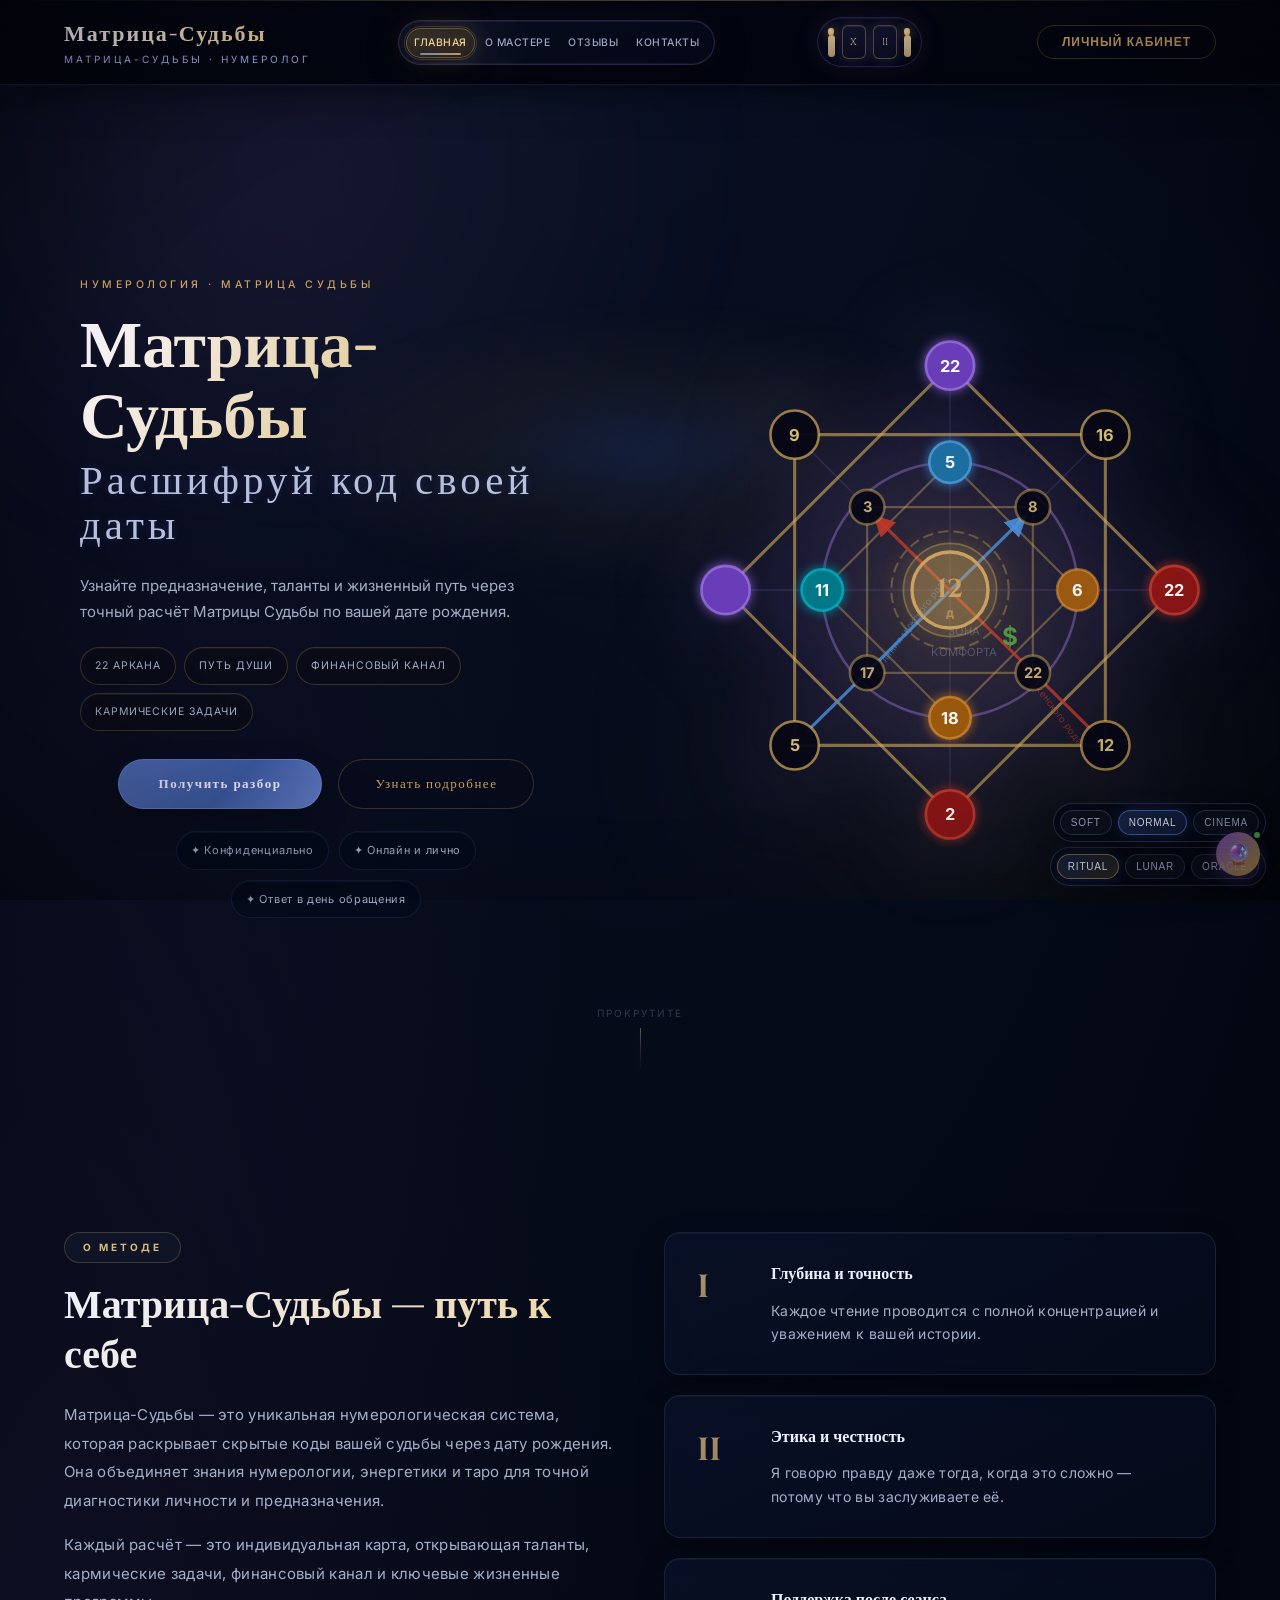
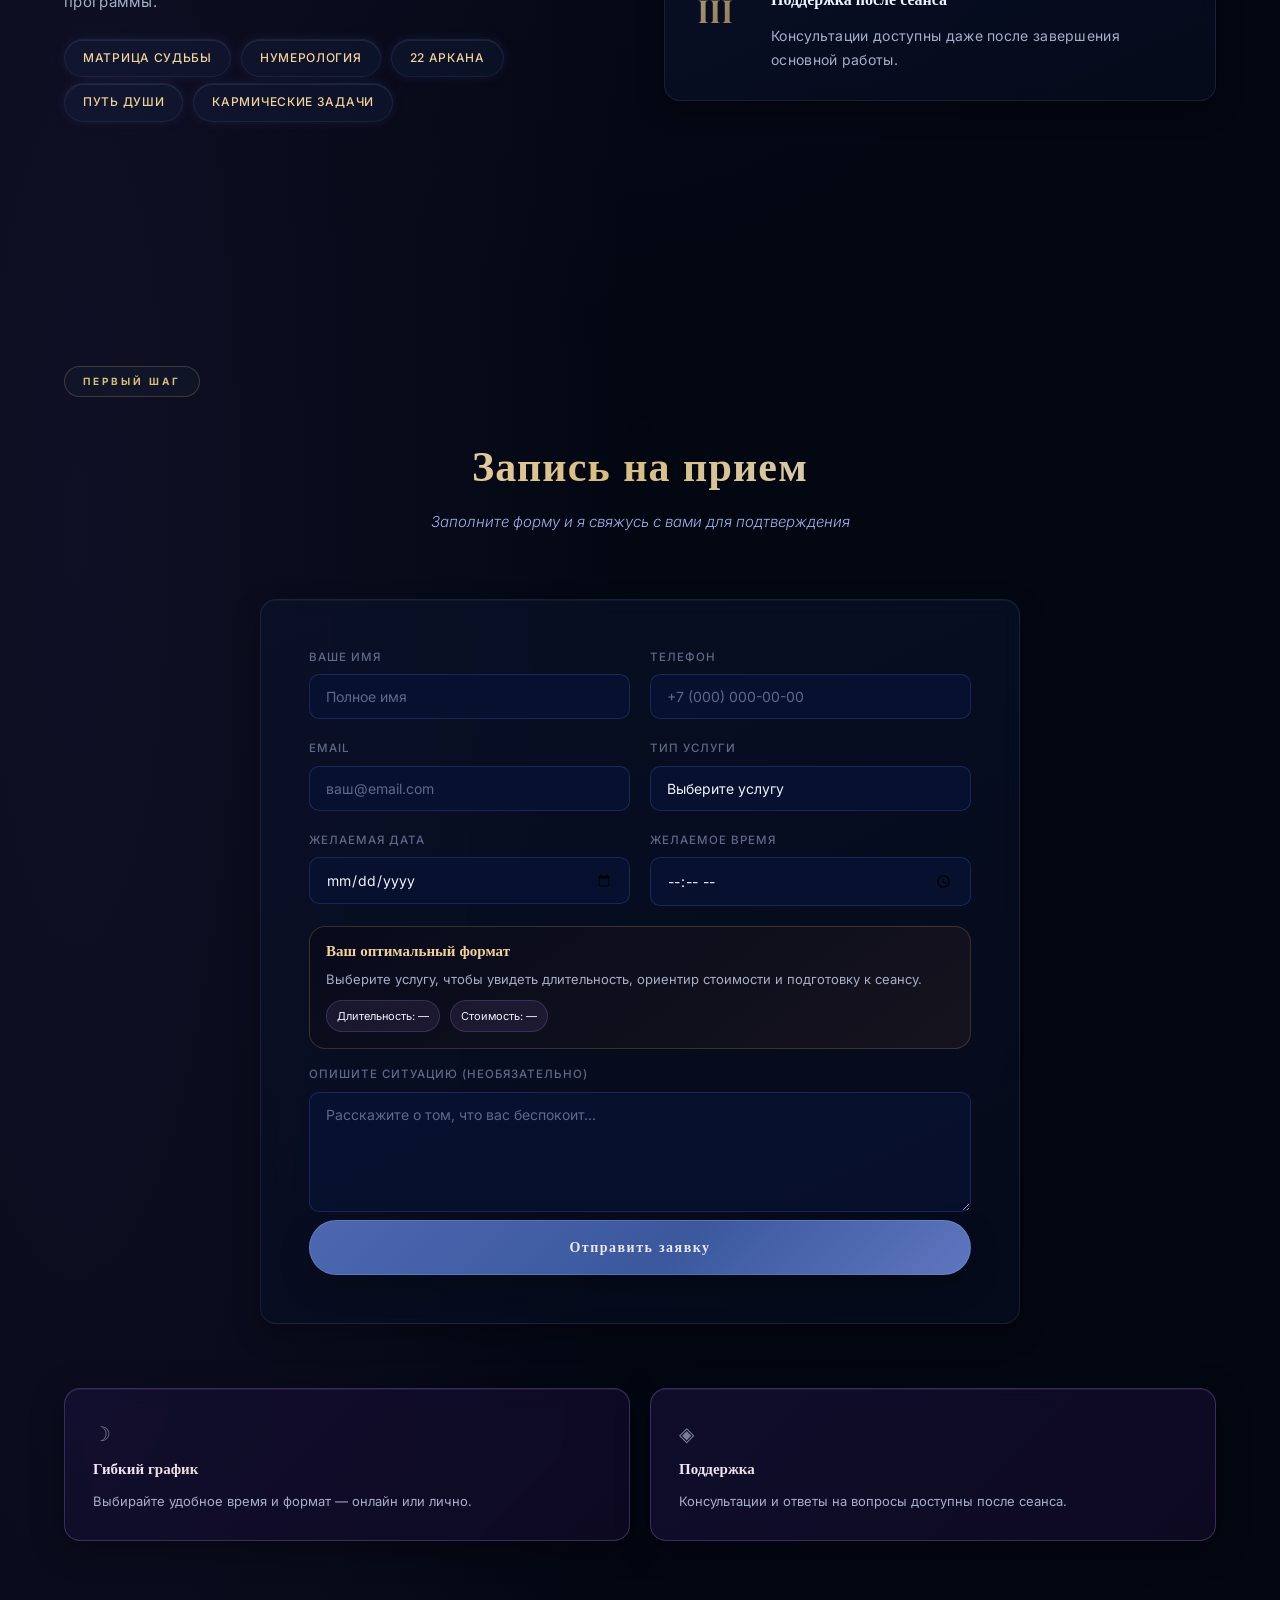
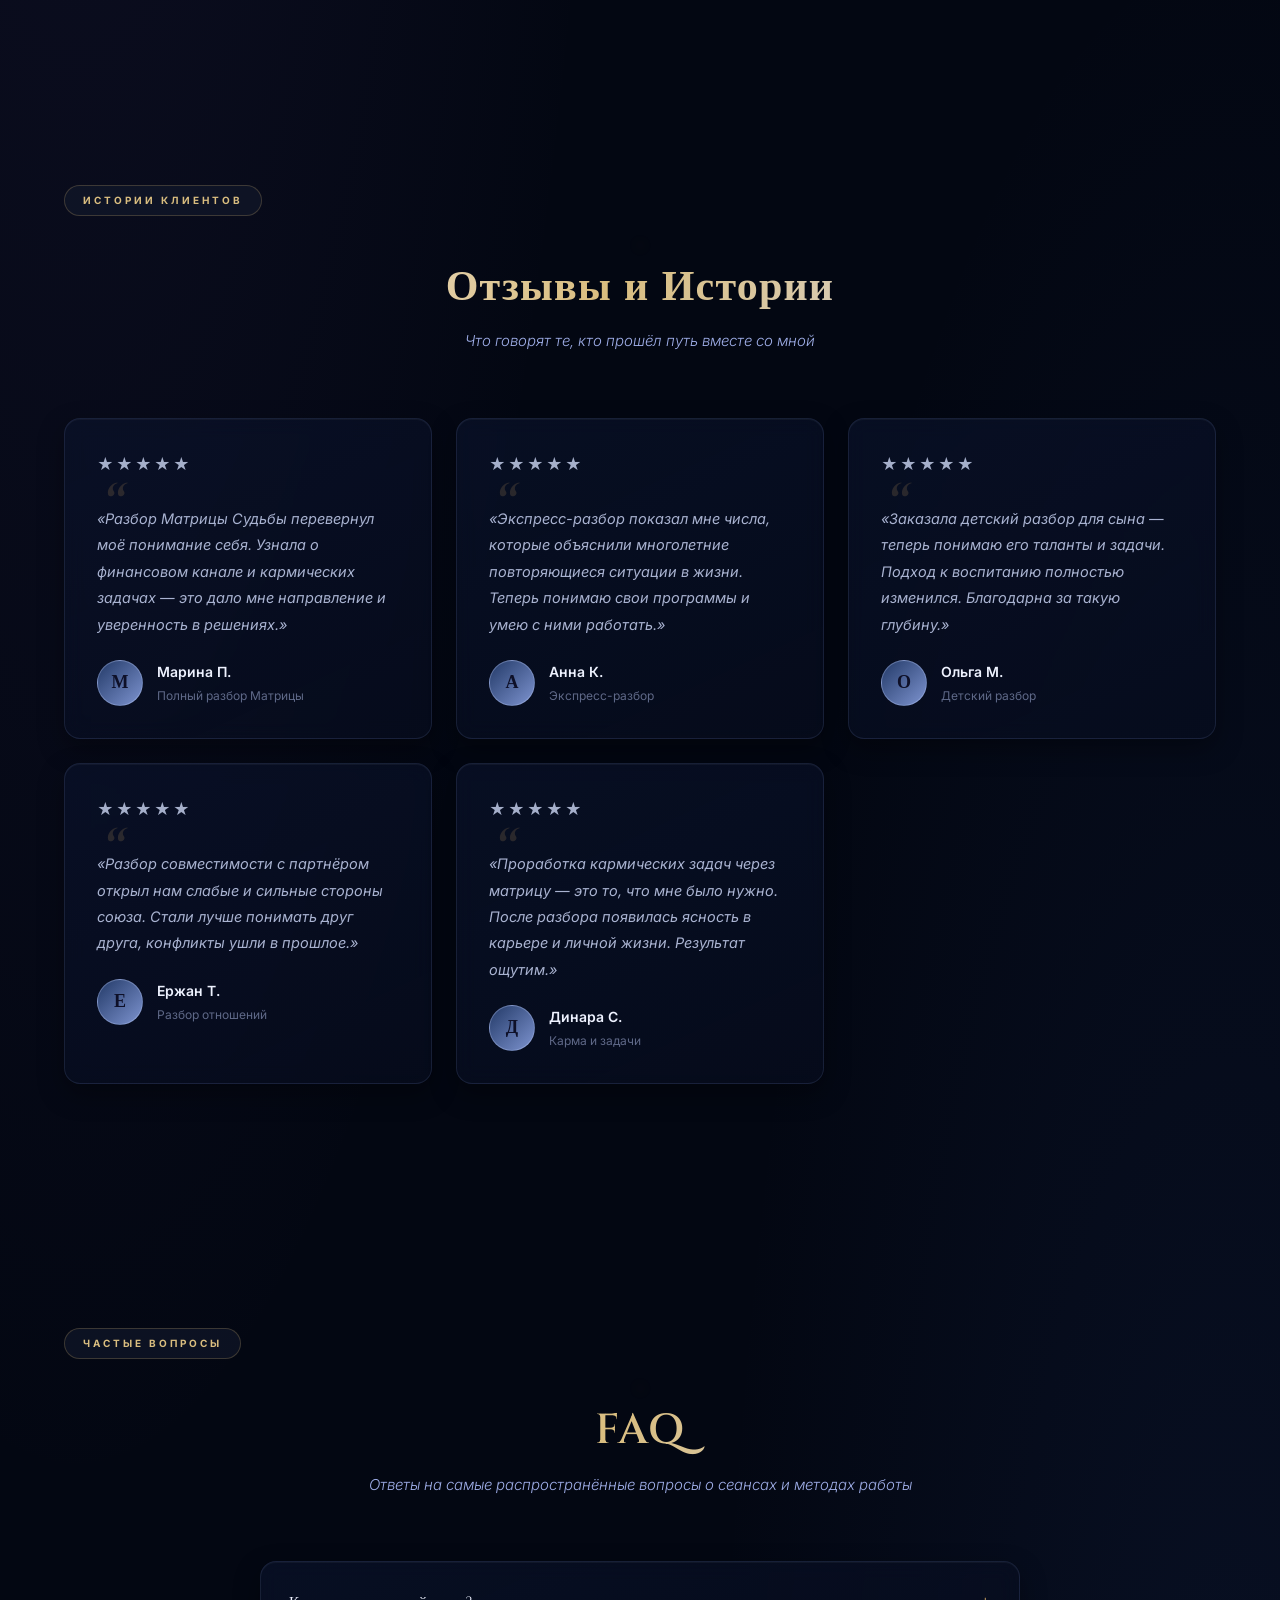
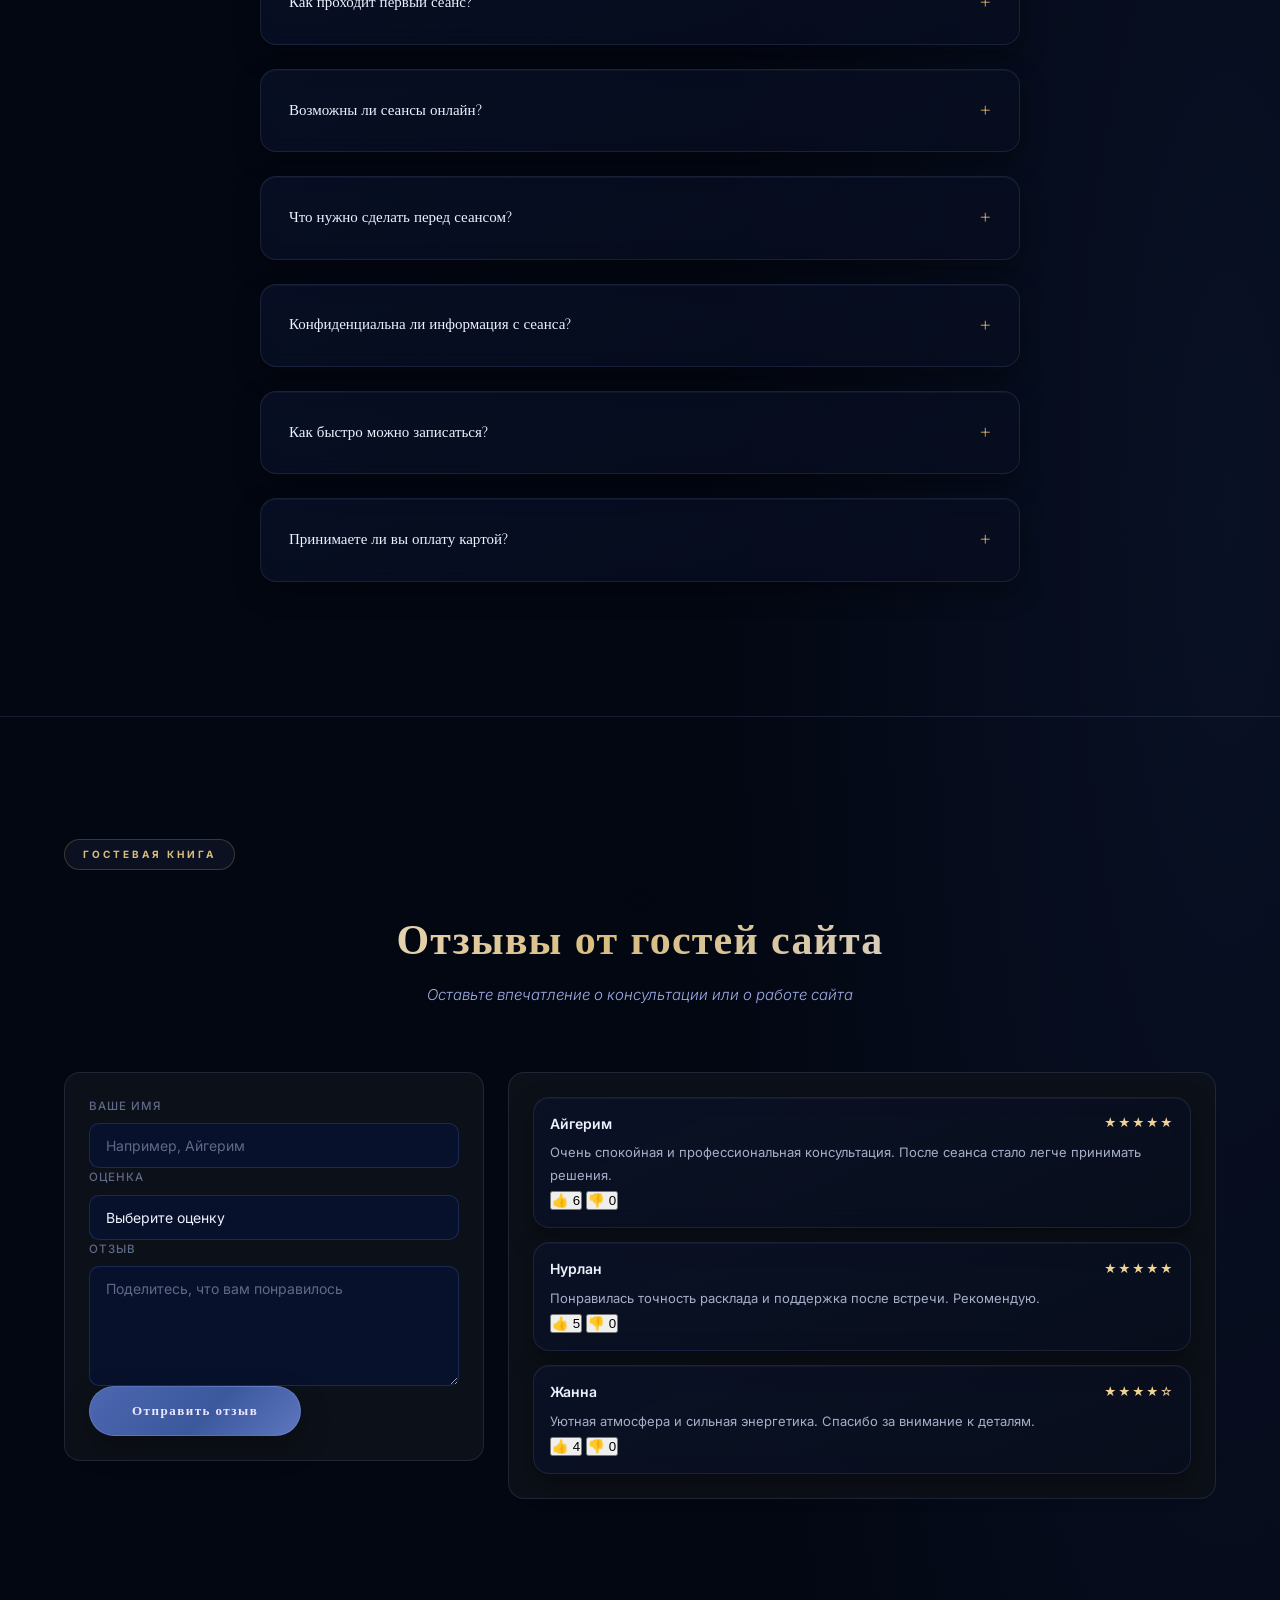
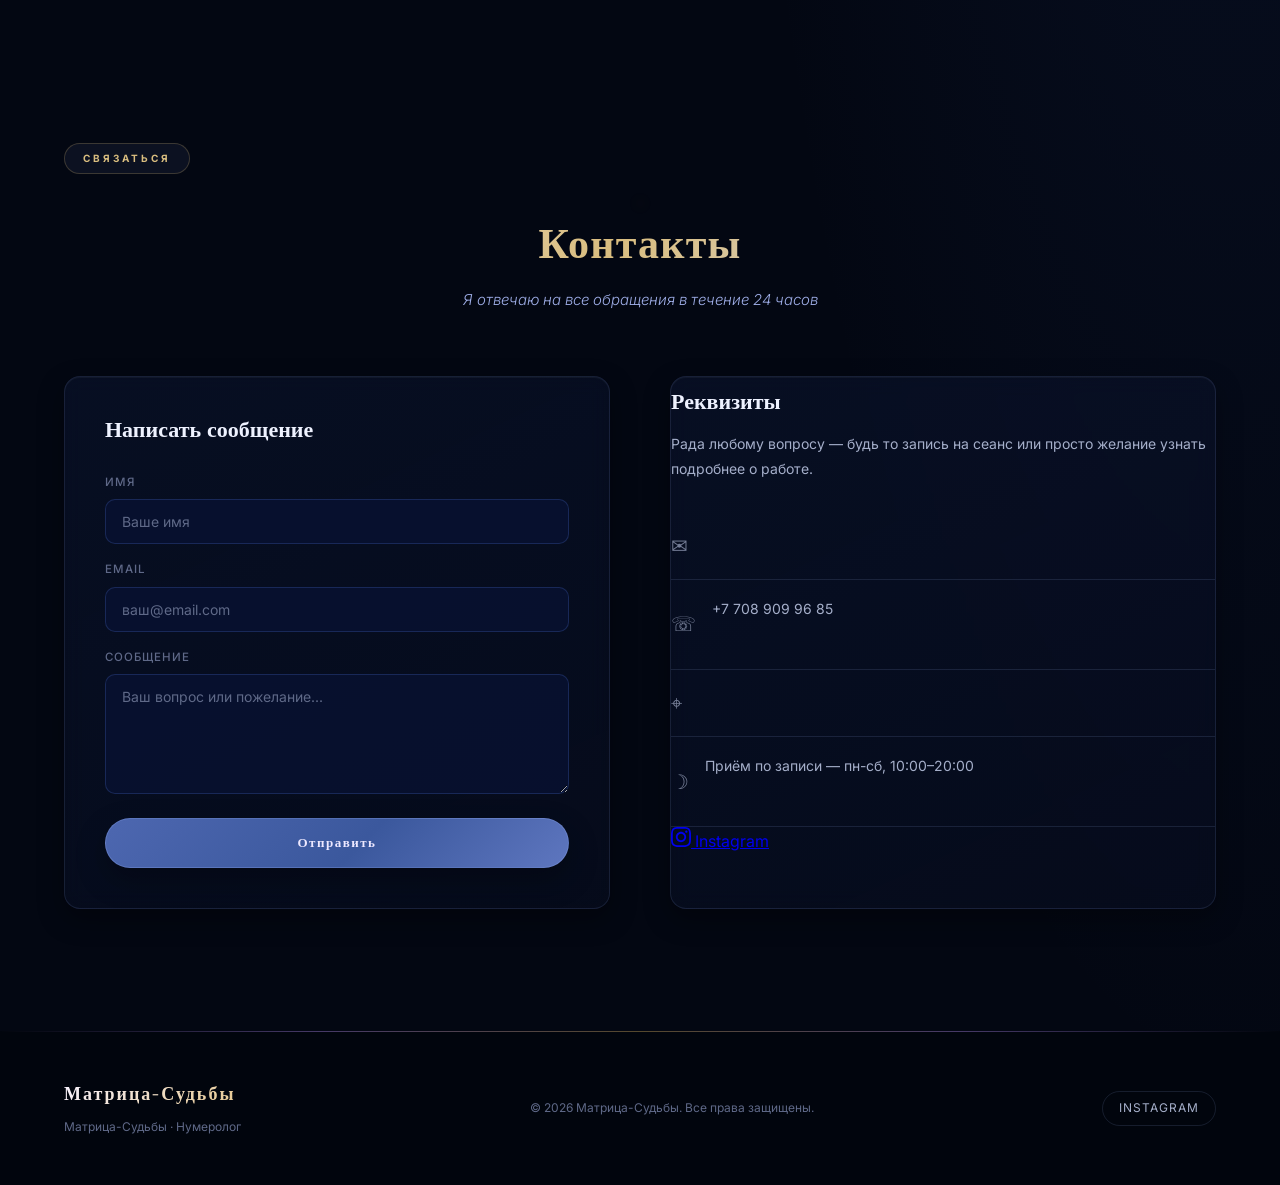
==== index.html @ 610c58ee "Copilot CLI session 3d126583-f29f-4c4b-a68e-1c4c6ca3910c changes" ====
<!DOCTYPE html>
<html lang="ru">
<head>
    <meta charset="UTF-8">
    <meta name="viewport" content="width=device-width, initial-scale=1.0">
    <title>Матрица-Судьбы — Нумерология & Матрица-Судьбы</title>
    <meta name="description" content="Матрица-Судьбы — нумерология и расчёт матрицы по дате рождения. Узнайте предназначение, путь души, кармические задачи и финансовый канал. Онлайн-разбор.">
    <meta name="keywords" content="матрица судьбы, нумерология, расчёт матрицы, дата рождения, путь души, 22 аркана, кармические задачи, финансовый канал, предназначение">
    <meta name="author" content="Матрица-Судьбы">
    <meta name="robots" content="index, follow">
    <link rel="canonical" href="https://abdramanovtimur71-ux.github.io/---/">

    <!-- Open Graph -->
    <meta property="og:title" content="Матрица-Судьбы — Нумерология &amp; Матрица-Судьбы">
    <meta property="og:description" content="Таро, духовные практики, рейки и энергетическое очищение. Более 15 лет практики. Запишитесь на сеанс онлайн.">
    <meta property="og:type" content="website">
    <meta property="og:url" content="https://abdramanovtimur71-ux.github.io/---/">
    <meta property="og:image" content="">
    <meta property="og:image:width" content="1200">
    <meta property="og:image:height" content="630">
    <meta property="og:locale" content="ru_RU">
    <meta property="og:site_name" content="Матрица-Судьбы">

    <!-- Twitter Card -->
    <meta name="twitter:card" content="summary_large_image">
    <meta name="twitter:title" content="Матрица-Судьбы — Нумерология &amp; Матрица-Судьбы">
    <meta name="twitter:description" content="Таро, духовные практики, рейки и энергетическое очищение. Более 15 лет практики.">
    <meta name="twitter:image" content="">

    <meta name="theme-color" content="#07090f">

    <!-- Favicon -->
    <link rel="icon" type="image/svg+xml" href="favicon.svg">
    <link rel="apple-touch-icon" href="favicon.svg">

    <!-- PWA Manifest -->
    <link rel="manifest" href="manifest.json">

    <!-- Preconnect for fonts -->
    <link rel="preconnect" href="https://fonts.googleapis.com">
    <link rel="preconnect" href="https://fonts.gstatic.com" crossorigin>

    <!-- JSON-LD Structured Data -->
    <script type="application/ld+json">
    {
      "@context": "https://schema.org",
      "@type": "LocalBusiness",
    "name": "Матрица-Судьбы — Нумерология и Матрица-Судьбы",
      "description": "Профессиональный экстрасенс. Таро, контакт с духами, энергетическое очищение, рейки, астрология.",
    "url": "https://abdramanovtimur71-ux.github.io/---/",
    "image": "",
      "telephone": "+77072867777",
      "address": {
        "@type": "PostalAddress",
        "streetAddress": ""
      },
      "openingHours": "Mo-Sa 10:00-20:00",
      "priceRange": "₸₸",
      "sameAs": [
        "https://www.instagram.com/reel/DVdmq37CunU/"
      ]
    }
    </script>

    <link rel="stylesheet" href="styles_dark.css?v=20260627m3">
</head>
<body>
    <!-- Пропустить навигацию (доступность) -->
    <a href="#home" class="skip-to-main">Перейти к основному контенту</a>

    <!-- Мистическая атмосфера -->
    <div class="mystic-vignette" aria-hidden="true"></div>
    <div class="mystic-fog" aria-hidden="true">
        <div class="mystic-fog-a"></div>
        <div class="mystic-fog-b"></div>
    </div>
    <div class="atmo-switcher" id="atmoSwitcher" aria-label="Режим атмосферы">
        <button class="atmo-btn active" data-atmo="ritual" type="button">Ritual</button>
        <button class="atmo-btn" data-atmo="lunar" type="button">Lunar</button>
        <button class="atmo-btn" data-atmo="oracle" type="button">Oracle</button>
    </div>
    <div class="motion-switcher" id="motionSwitcher" aria-label="Интенсивность анимаций">
        <button class="motion-btn" data-motion="soft" type="button">Soft</button>
        <button class="motion-btn active" data-motion="normal" type="button">Normal</button>
        <button class="motion-btn" data-motion="cinema" type="button">Cinema</button>
    </div>

    <!-- Прелоадер -->
    <div class="preloader" id="preloader">
        <div class="preloader-inner">
            <div class="preloader-crystal">✦</div>
            <div class="preloader-text">Матрица-Судьбы</div>
            <div class="preloader-bar"><div class="preloader-fill"></div></div>
        </div>
    </div>

    <!-- Навигация -->
    <nav class="navbar" id="navbar">
        <div class="container">
            <div class="logo" onclick="openAdminAccess()" title="Вход для администратора">
                <span class="logo-text" onclick="openAdminAccess()" title="Вход для администратора">Матрица-Судьбы</span>
                <span class="logo-subtitle">Матрица-Судьбы · Нумеролог</span>
            </div>
            <ul class="nav-links" id="navLinks" role="list">
                <li><a href="#home" class="nav-link">Главная</a></li>
                <li><a href="#about" class="nav-link">О мастере</a></li>
                <li><a href="#testimonials" class="nav-link">Отзывы</a></li>
                <li><a href="#contact" class="nav-link">Контакты</a></li>
            </ul>
            <div class="nav-oracle" aria-hidden="true">
                <span class="nav-candle"></span>
                <span class="nav-card">X</span>
                <span class="nav-card">II</span>
                <span class="nav-candle"></span>
            </div>
            <button class="nav-hamburger" id="navHamburger" onclick="toggleMobileMenu()" aria-label="Открыть меню" aria-expanded="false" aria-controls="navLinks">
                <span></span><span></span><span></span>
            </button>
            <div class="nav-actions">
                <button class="login-btn" onclick="openLoginModal()">Личный кабинет</button>
                <div id="userProfile" class="user-profile hidden">
                    <div class="profile-avatar" id="profileAvatar" onclick="toggleProfileMenu(event)">A</div>
                    <div class="profile-menu">
                        <a href="dashboard.html" class="profile-link">◈ Мой кабинет</a>
                        <a href="dashboard.html#profile" class="profile-link">✦ Профиль</a>
                        <a href="dashboard.html#sessions" class="profile-link">☽ Мои сеансы</a>
                        <a href="dashboard.html#subscription" class="profile-link">⬡ Подписка</a>
                        <a href="dashboard.html#settings" class="profile-link">⚙ Настройки</a>
                        <hr>
                        <a href="#" class="profile-link" onclick="logout()">→ Выйти</a>
                    </div>
                </div>
            </div>
        </div>
    </nav>

    <!-- Мобильный drawer-оверлей -->
    <div class="drawer-overlay" id="drawerOverlay" onclick="toggleMobileMenu()" aria-hidden="true"></div>

    <!-- Мобильный drawer -->
    <aside class="mobile-drawer" id="mobileDrawer" aria-label="Мобильное меню" aria-hidden="true">
        <div class="drawer-header">
            <div class="drawer-logo">
                <span class="drawer-logo-text">Матрица-Судьбы</span>
                <span class="drawer-logo-sub">Нумеролог · Матрица Судьбы</span>
            </div>
            <button class="drawer-close" onclick="toggleMobileMenu()" aria-label="Закрыть меню">✕</button>
        </div>
        <nav class="drawer-nav" role="navigation">
            <a href="#home"            class="drawer-link" onclick="toggleMobileMenu()"><span class="dl-icon">⟡</span>Главная</a>
            <a href="#about"           class="drawer-link" onclick="toggleMobileMenu()"><span class="dl-icon">✦</span>О мастере</a>
            <a href="#testimonials"    class="drawer-link" onclick="toggleMobileMenu()"><span class="dl-icon">✧</span>Отзывы</a>
            <a href="#contact"         class="drawer-link" onclick="toggleMobileMenu()"><span class="dl-icon">☽</span>Контакты</a>
        </nav>
        <button class="drawer-cta" onclick="scrollToSection('#booking'); toggleMobileMenu()">Записаться на сеанс</button>
        <!-- Декоративные свечи внизу drawer -->
        <div class="drawer-candles" aria-hidden="true">
            <div class="drawer-candle">
                <div class="dc-flame"><div class="dc-flame-inner"></div></div>
                <div class="dc-wax-drop"></div>
            </div>
            <div class="drawer-rune">✦ Тайны открываются избранным ✦</div>
            <div class="drawer-candle">
                <div class="dc-flame"><div class="dc-flame-inner"></div></div>
                <div class="dc-wax-drop"></div>
            </div>
        </div>
    </aside>
    <div class="scroll-progress" id="scrollProgress" aria-hidden="true"></div>
    <div class="drawer-overlay" id="drawerOverlay" onclick="toggleMobileMenu()" aria-hidden="true"></div>

    <!-- Герой -->
    <section id="home" class="hero">
        <canvas class="hero-nebula-canvas" id="heroNebulaCanvas" aria-hidden="true"></canvas>
        <div class="hero-inner container">
            <div class="hero-content">
                <span class="hero-kicker">Нумерология · Матрица Судьбы</span>
                <h1 class="hero-title">Матрица-Судьбы<br><span class="hero-title-sub">Расшифруй код своей даты</span></h1>
                <p class="hero-desc">Узнайте предназначение, таланты и жизненный путь через точный расчёт Матрицы Судьбы по вашей дате рождения.</p>
                <div class="hero-destiny-chips">
                    <span class="destiny-chip">22 аркана</span>
                    <span class="destiny-chip">Путь Души</span>
                    <span class="destiny-chip">Финансовый канал</span>
                    <span class="destiny-chip">Кармические задачи</span>
                </div>
                <div class="hero-actions">
                    <button class="btn-primary" onclick="scrollToSection('#booking')">Получить разбор</button>
                    <button class="btn-secondary" onclick="scrollToSection('#about')">Узнать подробнее</button>
                </div>
                <div class="hero-trust-strip">
                    <span>✦ Конфиденциально</span>
                    <span>✦ Онлайн и лично</span>
                    <span>✦ Ответ в день обращения</span>
                </div>
            </div>
            <div class="hero-viz-col" aria-hidden="true">
                <div class="hero-matrix-viz">
                    <svg class="matrix-svg" viewBox="-18 -18 336 336" xmlns="http://www.w3.org/2000/svg">
                        <defs>
                            <radialGradient id="mgBg" cx="50%" cy="50%" r="50%">
                                <stop offset="0%" stop-color="#D4AE5C" stop-opacity="0.18"/>
                                <stop offset="60%" stop-color="#7B4FC7" stop-opacity="0.07"/>
                                <stop offset="100%" stop-color="#050507" stop-opacity="0"/>
                            </radialGradient>
                            <filter id="mgGlow" x="-60%" y="-60%" width="220%" height="220%">
                                <feGaussianBlur stdDeviation="3" result="b"/>
                                <feMerge><feMergeNode in="b"/><feMergeNode in="SourceGraphic"/></feMerge>
                            </filter>
                            <filter id="mgGlowLg" x="-100%" y="-100%" width="300%" height="300%">
                                <feGaussianBlur stdDeviation="7" result="b"/>
                                <feMerge><feMergeNode in="b"/><feMergeNode in="SourceGraphic"/></feMerge>
                            </filter>
                            <marker id="mgArrB" markerWidth="7" markerHeight="7" refX="5" refY="3.5" orient="auto">
                                <polygon points="0 0, 7 3.5, 0 7" fill="rgba(74,144,217,0.9)"/>
                            </marker>
                            <marker id="mgArrR" markerWidth="7" markerHeight="7" refX="5" refY="3.5" orient="auto">
                                <polygon points="0 0, 7 3.5, 0 7" fill="rgba(192,57,43,0.9)"/>
                            </marker>
                        </defs>

                        <!-- Background glow -->
                        <circle cx="150" cy="150" r="148" fill="url(#mgBg)"/>

                        <!-- ── STRUCTURE LINES ── -->
                        <!-- Cross (vertical + horizontal) -->
                        <line class="mg-cross" x1="150" y1="20" x2="150" y2="280"/>
                        <line class="mg-cross" x1="20" y1="150" x2="280" y2="150"/>
                        <!-- Diagonals through outer square corners -->
                        <line class="mg-cross" x1="60" y1="60" x2="240" y2="240"/>
                        <line class="mg-cross" x1="240" y1="60" x2="60" y2="240"/>
                        <!-- Inner square -->
                        <polygon class="mg-is" points="102,102 198,102 198,198 102,198"/>
                        <!-- Inner diamond -->
                        <polygon class="mg-id" points="150,76 224,150 150,224 76,150"/>
                        <!-- Big inscribed circle -->
                        <circle class="mg-circ" cx="150" cy="150" r="74"/>
                        <!-- Outer square -->
                        <polygon class="mg-os" points="60,60 240,60 240,240 60,240"/>
                        <!-- Outer diamond -->
                        <polygon class="mg-od" points="150,20 280,150 150,280 20,150"/>

                        <!-- ── MASCULINE / FEMININE LINES ── -->
                        <line class="mg-arrow-m" x1="66" y1="233" x2="192" y2="109" marker-end="url(#mgArrB)"/>
                        <line class="mg-arrow-f" x1="234" y1="233" x2="108" y2="109" marker-end="url(#mgArrR)"/>

                        <!-- Arrow text labels (rotated along arrows) -->
                        <text class="mg-alabel" transform="translate(113,192) rotate(-53)">линия мужского рода</text>
                        <text class="mg-alabel mg-alabel-r" transform="translate(188,192) rotate(53)">линия женского рода</text>

                        <!-- ЗОНА КОМФОРТА + $ -->
                        <text class="mg-zone" x="158" y="176">ЗОНА</text>
                        <text class="mg-zone" x="158" y="188">КОМФОРТА</text>
                        <text class="mg-dollar" x="185" y="182">$</text>

                        <!-- ── OUTER DIAMOND NODES (cardinal directions) ── -->
                        <!-- Top: purple, 10 -->
                        <circle class="mn mn-purple" cx="150" cy="20" r="14" filter="url(#mgGlow)" style="animation-delay:0s"/>
                        <text id="mn-top" class="mt" x="150" y="20">10</text>
                        <!-- Right: dark-red, 6 -->
                        <circle class="mn mn-red" cx="280" cy="150" r="14" filter="url(#mgGlow)" style="animation-delay:1.4s"/>
                        <text id="mn-right" class="mt" x="280" y="150">6</text>
                        <!-- Bottom: dark-red, 6 -->
                        <circle class="mn mn-red" cx="150" cy="280" r="14" filter="url(#mgGlow)" style="animation-delay:2.8s"/>
                        <text id="mn-bot" class="mt" x="150" y="280">6</text>
                        <!-- Left: purple, 17 -->
                        <circle class="mn mn-purple" cx="20" cy="150" r="14" filter="url(#mgGlow)" style="animation-delay:4.2s"/>
                        <text id="mn-left" class="mt" x="20" y="150">17</text>

                        <!-- ── OUTER SQUARE NODES (diagonal corners) ── -->
                        <circle class="mn mn-dark" cx="60" cy="60" r="14" style="animation-delay:0.7s"/>
                        <text id="mn-tl" class="mt mt-gold" x="60" y="60">9</text>
                        <circle class="mn mn-dark" cx="240" cy="60" r="14" style="animation-delay:2.1s"/>
                        <text id="mn-tr" class="mt mt-gold" x="240" y="60">16</text>
                        <circle class="mn mn-dark" cx="240" cy="240" r="14" style="animation-delay:3.5s"/>
                        <text id="mn-br" class="mt mt-gold" x="240" y="240">12</text>
                        <circle class="mn mn-dark" cx="60" cy="240" r="14" style="animation-delay:4.9s"/>
                        <text id="mn-bl" class="mt mt-gold" x="60" y="240">5</text>

                        <!-- ── INNER DIAMOND NODES ── -->
                        <circle class="mn mn-blue" cx="150" cy="76" r="12" filter="url(#mgGlow)" style="animation-delay:0.5s"/>
                        <text id="mn-itop" class="mt" x="150" y="76">5</text>
                        <circle class="mn mn-orange" cx="224" cy="150" r="12" style="animation-delay:1.9s"/>
                        <text id="mn-iright" class="mt" x="224" y="150">6</text>
                        <circle class="mn mn-orange" cx="150" cy="224" r="12" filter="url(#mgGlow)" style="animation-delay:3.3s"/>
                        <text id="mn-ibot" class="mt" x="150" y="224">18</text>
                        <circle class="mn mn-cyan" cx="76" cy="150" r="12" filter="url(#mgGlow)" style="animation-delay:4.7s"/>
                        <text id="mn-ileft" class="mt" x="76" y="150">11</text>

                        <!-- ── INNER SQUARE NODES (small) ── -->
                        <circle class="mn mn-sm" cx="102" cy="102" r="10"/>
                        <text id="mn-s1" class="mt mt-sm" x="102" y="102">3</text>
                        <circle class="mn mn-sm" cx="198" cy="102" r="10"/>
                        <text id="mn-s2" class="mt mt-sm" x="198" y="102">8</text>
                        <circle class="mn mn-sm" cx="198" cy="198" r="10"/>
                        <text id="mn-s3" class="mt mt-sm" x="198" y="198">22</text>
                        <circle class="mn mn-sm" cx="102" cy="198" r="10"/>
                        <text id="mn-s4" class="mt mt-sm" x="102" y="198">17</text>

                        <!-- ── CENTER ── -->
                        <circle class="mg-center-ring" cx="150" cy="150" r="34"/>
                        <circle class="mn mn-center-out" cx="150" cy="150" r="27" filter="url(#mgGlowLg)"/>
                        <circle class="mn mn-center" cx="150" cy="150" r="22"/>
                        <text id="mn-center" class="mt mt-center" x="150" y="150">12</text>
                        <text class="mt mt-sub" x="150" y="163">д</text>
                    </svg>
                </div>
            </div>
        </div>
        <div class="scroll-indicator">
            <span>Прокрутите</span>
            <div class="scroll-line"></div>
        </div>
    </section>

    <!-- О мастере -->
    <section id="about" class="about">
        <div class="container">
            <div class="about-layout about-layout-3col">
                <div class="about-photo-col" style="display:none" aria-hidden="true">
                    <div class="about-photo-frame">
                        <div class="apf-glow" aria-hidden="true"></div>
                        <div class="apf-corner apf-tl" aria-hidden="true"></div>
                        <div class="apf-corner apf-tr" aria-hidden="true"></div>
                        <div class="apf-corner apf-bl" aria-hidden="true"></div>
                        <div class="apf-corner apf-br" aria-hidden="true"></div>
                    </div>
                </div>
                <div class="about-text">
                    <span class="section-label">О методе</span>
                    <h2>Матрица-Судьбы — путь к себе</h2>
                    <p>Матрица-Судьбы — это уникальная нумерологическая система, которая раскрывает скрытые коды вашей судьбы через дату рождения. Она объединяет знания нумерологии, энергетики и таро для точной диагностики личности и предназначения.</p>
                    <p>Каждый расчёт — это индивидуальная карта, открывающая таланты, кармические задачи, финансовый канал и ключевые жизненные программы.</p>
                    <div>
                        <span class="about-tag">Матрица Судьбы</span>
                        <span class="about-tag">Нумерология</span>
                        <span class="about-tag">22 аркана</span>
                        <span class="about-tag">Путь Души</span>
                        <span class="about-tag">Кармические задачи</span>
                    </div>
                </div>
                <div class="about-card-stack">
                    <div class="about-feat-card">
                        <span class="feat-num">I</span>
                        <div class="feat-body">
                            <h4>Глубина и точность</h4>
                            <p>Каждое чтение проводится с полной концентрацией и уважением к вашей истории.</p>
                        </div>
                    </div>
                    <div class="about-feat-card">
                        <span class="feat-num">II</span>
                        <div class="feat-body">
                            <h4>Этика и честность</h4>
                            <p>Я говорю правду даже тогда, когда это сложно — потому что вы заслуживаете её.</p>
                        </div>
                    </div>
                    <div class="about-feat-card">
                        <span class="feat-num">III</span>
                        <div class="feat-body">
                            <h4>Поддержка после сеанса</h4>
                            <p>Консультации доступны даже после завершения основной работы.</p>
                        </div>
                    </div>
                </div>
            </div>
        </div>
    </section>

    <!-- Запись на Сеанс -->
    <section id="booking" class="booking">
        <div class="container">
            <span class="section-label">Первый шаг</span>
            <h2 class="section-title">Запись на прием</h2>
            <p class="section-subtitle">Заполните форму и я свяжусь с вами для подтверждения</p>

            <form class="booking-form" id="bookingFormElement">
                <div class="form-row">
                    <div class="form-group">
                        <label>Ваше имя</label>
                        <input id="bookingName" type="text" placeholder="Полное имя" required>
                    </div>
                    <div class="form-group">
                        <label>Телефон</label>
                        <input id="bookingPhone" type="tel" placeholder="+7 (000) 000-00-00" required>
                    </div>
                </div>
                <div class="form-row">
                    <div class="form-group">
                        <label>Email</label>
                        <input id="bookingEmail" type="email" placeholder="ваш@email.com" required>
                    </div>
                    <div class="form-group">
                        <label>Тип услуги</label>
                        <select id="bookingService" required>
                            <option value="">Выберите услугу</option>
                            <option value="full">Полный разбор Матрицы Судьбы</option>
                            <option value="express">Экспресс-разбор (ключевые числа)</option>
                            <option value="relations">Разбор отношений (совместимость)</option>
                            <option value="child">Детский разбор (для родителей)</option>
                            <option value="finance">Финансовый канал</option>
                            <option value="karma">Карма и кармические задачи</option>
                        </select>
                    </div>
                </div>
                <div class="form-row">
                    <div class="form-group">
                        <label>Желаемая дата</label>
                        <input id="bookingDate" type="date" required>
                    </div>
                    <div class="form-group">
                        <label>Желаемое время</label>
                        <input id="bookingTime" type="time" required>
                    </div>
                </div>
                <div class="slot-hints" id="mainBookingSlots"></div>
                <div class="booking-insight" id="bookingInsight">
                    <h3>Ваш оптимальный формат</h3>
                    <p id="bookingInsightText">Выберите услугу, чтобы увидеть длительность, ориентир стоимости и подготовку к сеансу.</p>
                    <div class="booking-insight-meta">
                        <span id="bookingInsightDuration">Длительность: —</span>
                        <span id="bookingInsightPrice">Стоимость: —</span>
                    </div>
                </div>
                <div class="form-group full">
                    <label>Опишите ситуацию (необязательно)</label>
                    <textarea placeholder="Расскажите о том, что вас беспокоит..." rows="4"></textarea>
                </div>
                <button type="submit" class="submit-btn">Отправить заявку</button>
            </form>

            <div class="booking-info">
                <div class="info-card">
                    <span class="info-icon">☽</span>
                    <h3>Гибкий график</h3>
                    <p>Выбирайте удобное время и формат — онлайн или лично.</p>
                </div>
                <div class="info-card">
                    <span class="info-icon">◈</span>
                    <h3>Поддержка</h3>
                    <p>Консультации и ответы на вопросы доступны после сеанса.</p>
                </div>
            </div>
        </div>
    </section>

    <!-- Отзывы -->
    <section id="testimonials" class="testimonials">
        <div class="container">
            <span class="section-label">Истории клиентов</span>
            <h2 class="section-title">Отзывы и Истории</h2>
            <p class="section-subtitle">Что говорят те, кто прошёл путь вместе со мной</p>

            <div class="testimonials-slider">
                <div class="testimonial-card fade-in">
                    <div class="testimonial-stars">★★★★★</div>
                    <p class="testimonial-text">«Разбор Матрицы Судьбы перевернул моё понимание себя. Узнала о финансовом канале и кармических задачах — это дало мне направление и уверенность в решениях.»</p>
                    <div class="testimonial-author">
                        <div class="author-avatar">М</div>
                        <div>
                            <p class="author-name">Марина П.</p>
                            <p class="author-service">Полный разбор Матрицы</p>
                        </div>
                    </div>
                </div>

                <div class="testimonial-card fade-in">
                    <div class="testimonial-stars">★★★★★</div>
                    <p class="testimonial-text">«Экспресс-разбор показал мне числа, которые объяснили многолетние повторяющиеся ситуации в жизни. Теперь понимаю свои программы и умею с ними работать.»</p>
                    <div class="testimonial-author">
                        <div class="author-avatar">А</div>
                        <div>
                            <p class="author-name">Анна К.</p>
                            <p class="author-service">Экспресс-разбор</p>
                        </div>
                    </div>
                </div>

                <div class="testimonial-card fade-in">
                    <div class="testimonial-stars">★★★★★</div>
                    <p class="testimonial-text">«Заказала детский разбор для сына — теперь понимаю его таланты и задачи. Подход к воспитанию полностью изменился. Благодарна за такую глубину.»</p>
                    <div class="testimonial-author">
                        <div class="author-avatar">О</div>
                        <div>
                            <p class="author-name">Ольга М.</p>
                            <p class="author-service">Детский разбор</p>
                        </div>
                    </div>
                </div>

                <div class="testimonial-card fade-in">
                    <div class="testimonial-stars">★★★★★</div>
                    <p class="testimonial-text">«Разбор совместимости с партнёром открыл нам слабые и сильные стороны союза. Стали лучше понимать друг друга, конфликты ушли в прошлое.»</p>
                    <div class="testimonial-author">
                        <div class="author-avatar">Е</div>
                        <div>
                            <p class="author-name">Ержан Т.</p>
                            <p class="author-service">Разбор отношений</p>
                        </div>
                    </div>
                </div>

                <div class="testimonial-card fade-in">
                    <div class="testimonial-stars">★★★★★</div>
                    <p class="testimonial-text">«Проработка кармических задач через матрицу — это то, что мне было нужно. После разбора появилась ясность в карьере и личной жизни. Результат ощутим.»</p>
                    <div class="testimonial-author">
                        <div class="author-avatar">Д</div>
                        <div>
                            <p class="author-name">Динара С.</p>
                            <p class="author-service">Карма и задачи</p>
                        </div>
                    </div>
                </div>
            </div>
        </div>
    </section>

<!-- FAQ -->
    <section id="faq" class="faq">
        <div class="container">
            <span class="section-label">Частые вопросы</span>
            <h2 class="section-title">FAQ</h2>
            <p class="section-subtitle">Ответы на самые распространённые вопросы о сеансах и методах работы</p>

            <div class="faq-list">
                <div class="faq-item">
                    <div class="faq-question" onclick="toggleFaq(this)">
                        <span>Как проходит первый сеанс?</span>
                        <span class="faq-icon">+</span>
                    </div>
                    <div class="faq-answer">
                        <div class="faq-answer-inner">Первый сеанс начинается с короткой беседы — я понимаю, с чем вы пришли, что вас беспокоит. Затем мы выбираем инструмент: карты Таро, контакт с тонким миром или энергетическую диагностику. Всё в вашем темпе, без давления. Сеанс длится 30–90 минут в зависимости от выбранной услуги.</div>
                    </div>
                </div>
                <div class="faq-item">
                    <div class="faq-question" onclick="toggleFaq(this)">
                        <span>Возможны ли сеансы онлайн?</span>
                        <span class="faq-icon">+</span>
                    </div>
                    <div class="faq-answer">
                        <div class="faq-answer-inner">Да, большинство услуг доступны дистанционно: через видеозвонок (WhatsApp, Telegram), голосовой звонок или переписку. Энергетические практики и связь с тонким миром не ограничены расстоянием. Онлайн-сеанс ничем не уступает личной встрече.</div>
                    </div>
                </div>
                <div class="faq-item">
                    <div class="faq-question" onclick="toggleFaq(this)">
                        <span>Что нужно сделать перед сеансом?</span>
                        <span class="faq-icon">+</span>
                    </div>
                    <div class="faq-answer">
                        <div class="faq-answer-inner">Специальной подготовки не требуется. Желательно прийти отдохнувшим, с открытым настроем. Можете заранее сформулировать главный вопрос или ситуацию, которая вас беспокоит — это помогает сделать сеанс более точным и результативным.</div>
                    </div>
                </div>
                <div class="faq-item">
                    <div class="faq-question" onclick="toggleFaq(this)">
                        <span>Конфиденциальна ли информация с сеанса?</span>
                        <span class="faq-icon">+</span>
                    </div>
                    <div class="faq-answer">
                        <div class="faq-answer-inner">Абсолютно. Всё сказанное и увиденное на сеансе остаётся строго между нами. Я никогда не делюсь личными данными клиентов и не веду публичных записей. Конфиденциальность — это основа доверия и моей профессиональной этики.</div>
                    </div>
                </div>
                <div class="faq-item">
                    <div class="faq-question" onclick="toggleFaq(this)">
                        <span>Как быстро можно записаться?</span>
                        <span class="faq-icon">+</span>
                    </div>
                    <div class="faq-answer">
                        <div class="faq-answer-inner">Обычно ближайшее свободное место есть в течение 1–3 дней. Срочные консультации возможны — напишите мне в Telegram или по email и мы договоримся об удобном времени. Подписчики плана «Мудрый» и «Мастер» получают приоритет в записи.</div>
                    </div>
                </div>
                <div class="faq-item">
                    <div class="faq-question" onclick="toggleFaq(this)">
                        <span>Принимаете ли вы оплату картой?</span>
                        <span class="faq-icon">+</span>
                    </div>
                    <div class="faq-answer">
                        <div class="faq-answer-inner">Да, принимаю все основные способы оплаты: банковская карта (Каспи, Visa, MasterCard), переводы на Kaspi Pay, наличные при личной встрече. Оплата подписки производится через защищённую форму на сайте.</div>
                    </div>
                </div>
            </div>
        </div>
    </section>

    <!-- Отзывы гостей (внизу) -->
    <section id="guest-reviews" class="guest-reviews">
        <div class="container">
            <span class="section-label">Гостевая книга</span>
            <h2 class="section-title">Отзывы от гостей сайта</h2>
            <p class="section-subtitle">Оставьте впечатление о консультации или о работе сайта</p>

            <div class="guest-reviews-layout">
                <form class="guest-review-form" id="guestReviewForm">
                    <div class="form-group">
                        <label>Ваше имя</label>
                        <input type="text" id="guestName" placeholder="Например, Айгерим" required>
                    </div>
                    <div class="form-group">
                        <label>Оценка</label>
                        <select id="guestRating" required>
                            <option value="">Выберите оценку</option>
                            <option value="5">★★★★★ — Отлично</option>
                            <option value="4">★★★★☆ — Хорошо</option>
                            <option value="3">★★★☆☆ — Нормально</option>
                        </select>
                    </div>
                    <div class="form-group">
                        <label>Отзыв</label>
                        <textarea id="guestText" rows="4" placeholder="Поделитесь, что вам понравилось" required></textarea>
                    </div>
                    <button type="submit" class="submit-btn">Отправить отзыв</button>
                </form>

                <div class="guest-reviews-list" id="guestReviewsList"></div>
            </div>
        </div>
    </section>

    <!-- Контакты -->
    <section id="contact" class="contact">
        <div class="container">
            <span class="section-label">Связаться</span>
            <h2 class="section-title">Контакты</h2>
            <p class="section-subtitle">Я отвечаю на все обращения в течение 24 часов</p>

            <div class="contact-layout">
                <div class="contact-form-wrap">
                    <h3>Написать сообщение</h3>
                    <form class="contact-form">
                        <div class="form-group">
                            <label>Имя</label>
                            <input type="text" placeholder="Ваше имя" required>
                        </div>
                        <div class="form-group">
                            <label>Email</label>
                            <input type="email" placeholder="ваш@email.com" required>
                        </div>
                        <div class="form-group">
                            <label>Сообщение</label>
                            <textarea placeholder="Ваш вопрос или пожелание..." rows="5" required></textarea>
                        </div>
                        <button type="submit" class="submit-btn">Отправить</button>
                    </form>
                </div>

                <div class="contact-details">
                    <h3>Реквизиты</h3>
                    <p>Рада любому вопросу — будь то запись на сеанс или просто желание узнать подробнее о работе.</p>
                    <div class="info-item">
                        <span class="info-icon">✉</span>
                        <p></p>
                    </div>
                    <div class="info-item">
                        <span class="info-icon">☏</span>
                        <p>+7 708 909 96 85</p>
                    </div>
                    <div class="info-item">
                        <span class="info-icon">⌖</span>
                        <p></p>
                    </div>
                    <div class="info-item">
                        <span class="info-icon">☽</span>
                        <p>Приём по записи — пн-сб, 10:00–20:00</p>
                    </div>

                    <!-- Социальные сети -->
                    <div class="contact-socials">
                        <a href="https://www.instagram.com/tengriwitch?igsh=NjN3N3J3ZHNlODd5" class="contact-social-btn ig" target="_blank" rel="noopener noreferrer">
                            <svg viewBox="0 0 24 24" fill="currentColor" width="20" height="20"><path d="M12 2.163c3.204 0 3.584.012 4.85.07 3.252.148 4.771 1.691 4.919 4.919.058 1.265.069 1.645.069 4.849 0 3.205-.012 3.584-.069 4.849-.149 3.225-1.664 4.771-4.919 4.919-1.266.058-1.644.07-4.85.07-3.204 0-3.584-.012-4.849-.07-3.26-.149-4.771-1.699-4.919-4.92-.058-1.265-.07-1.644-.07-4.849 0-3.204.013-3.583.07-4.849.149-3.227 1.664-4.771 4.919-4.919 1.266-.057 1.645-.069 4.849-.069zm0-2.163c-3.259 0-3.667.014-4.947.072-4.358.2-6.78 2.618-6.98 6.98-.059 1.281-.073 1.689-.073 4.948 0 3.259.014 3.668.072 4.948.2 4.358 2.618 6.78 6.98 6.98 1.281.058 1.689.072 4.948.072 3.259 0 3.668-.014 4.948-.072 4.354-.2 6.782-2.618 6.979-6.98.059-1.28.073-1.689.073-4.948 0-3.259-.014-3.667-.072-4.947-.196-4.354-2.617-6.78-6.979-6.98-1.281-.059-1.69-.073-4.949-.073zm0 5.838c-3.403 0-6.162 2.759-6.162 6.162s2.759 6.163 6.162 6.163 6.162-2.759 6.162-6.163c0-3.403-2.759-6.162-6.162-6.162zm0 10.162c-2.209 0-4-1.79-4-4 0-2.209 1.791-4 4-4s4 1.791 4 4c0 2.21-1.791 4-4 4zm6.406-11.845c-.796 0-1.441.645-1.441 1.44s.645 1.44 1.441 1.44c.795 0 1.439-.645 1.439-1.44s-.644-1.44-1.439-1.44z"/></svg>
                            Instagram
                        </a>
                    </div>
                </div>
            </div>
        </div>
    </section>

    <!-- Футер -->
    <footer class="footer">
        <div class="container">
            <div class="footer-brand">
                <span class="logo-text" onclick="openAdminAccess()" title="Вход для администратора">Матрица-Судьбы</span>
                <p>Матрица-Судьбы · Нумеролог</p>
            </div>
            <p class="footer-copy">© 2026 Матрица-Судьбы. Все права защищены.</p>
            <div class="social-links">
                <a href="https://www.instagram.com/tengriwitch?igsh=NjN3N3J3ZHNlODd5" class="social-link" target="_blank" rel="noopener noreferrer">Instagram</a>
            </div>
        </div>
    </footer>

    <!-- Модальное окно входа -->
    <div id="loginModal" class="modal">
        <div class="modal-content">
            <button class="close-modal" onclick="closeLoginModal()">×</button>
            <div class="modal-header">
                <h2>Вход в кабинет</h2>
                <p>Введите свои данные для доступа</p>
            </div>
            <form class="login-form" id="loginFormElement">
                <div class="form-group">
                    <label>Email адрес</label>
                    <input type="email" id="email" placeholder="ваш@email.com" required>
                    <span class="form-error"></span>
                </div>
                <div class="form-group">
                    <label>Пароль</label>
                    <div class="password-field">
                        <input type="password" id="password" placeholder="Ваш пароль" required>
                        <button type="button" class="show-password" onclick="togglePassword()">◉</button>
                    </div>
                    <span class="form-error"></span>
                </div>
                <div class="remember-forgot">
                    <label class="checkbox">
                        <input type="checkbox" id="rememberMe">
                        <span>Запомнить меня</span>
                    </label>
                    <a href="#" class="forgot-password">Забыли пароль?</a>
                </div>
                <button type="submit" class="submit-btn login-submit">Войти</button>
            </form>
            <div class="modal-footer">
                <p>Нет аккаунта? <a href="#" onclick="openRegistrationModal()">Зарегистрироваться</a></p>
            </div>
        </div>
    </div>

    <!-- Регистрация -->
    <div id="registrationModal" class="modal">
        <div class="modal-content">
            <button class="close-modal" onclick="closeRegistrationModal()">×</button>
            <div class="modal-header">
                <h2>Создать аккаунт</h2>
                <p>Присоединитесь к сообществу</p>
            </div>
            <form class="registration-form" id="registrationFormElement">
                <div class="form-group">
                    <label>Полное имя</label>
                    <input type="text" id="name" placeholder="Ваше имя" required>
                </div>
                <div class="form-group">
                    <label>Email адрес</label>
                    <input type="email" id="reg-email" placeholder="ваш@email.com" required>
                </div>
                <div class="form-group">
                    <label>Номер телефона</label>
                    <input type="tel" id="reg-phone" placeholder="+7 777 123 45 67" required>
                </div>
                <div class="form-group">
                    <label>Пароль</label>
                    <div class="password-field">
                        <input type="password" id="reg-password" placeholder="Не менее 8 символов" required>
                        <button type="button" class="show-password" onclick="toggleRegistrationPassword()">◉</button>
                    </div>
                </div>
                <div class="form-group">
                    <label>Подтвердить пароль</label>
                    <input type="password" id="confirm-password" placeholder="Повторите пароль" required>
                </div>
                <label class="checkbox" style="margin-bottom:20px">
                    <input type="checkbox" id="agree" required>
                    <span>Я принимаю <a href="#">условия использования</a></span>
                </label>
                <button type="submit" class="submit-btn">Создать аккаунт</button>
            </form>
            <div class="modal-footer">
                <p>Уже есть аккаунт? <a href="#" onclick="openLoginModal()">Войти</a></p>
            </div>
        </div>
    </div>

    <!-- Плавающие кнопки -->
    <div class="fab-group" aria-label="Быстрая связь">
    </div>
    <button class="fab-scroll-top" id="scrollTopBtn" onclick="scrollToTop()" title="Наверх" aria-label="Вернуться наверх">
        <svg viewBox="0 0 24 24" fill="none" stroke="currentColor" stroke-width="2.5" width="18" height="18"><path d="M18 15l-6-6-6 6"/></svg>
    </button>

    <!-- Нижнее мобильное меню -->
    <nav class="mobile-bottom-nav" aria-label="Мобильная навигация">
        <a href="#home" class="mbn-item active">
            <svg viewBox="0 0 24 24" fill="none" stroke="currentColor" stroke-width="2" width="22" height="22"><path d="M3 9.5L12 3l9 6.5V20a1 1 0 01-1 1H4a1 1 0 01-1-1V9.5z"/><path d="M9 21V12h6v9"/></svg>
            <span>Главная</span>
        </a>
        <a href="#about" class="mbn-item">
            <svg viewBox="0 0 24 24" fill="none" stroke="currentColor" stroke-width="2" width="22" height="22"><circle cx="12" cy="8" r="4"/><path d="M4 20c0-4 3.6-7 8-7s8 3 8 7"/></svg>
            <span>О мастере</span>
        </a>
        <a href="#testimonials" class="mbn-item">
            <svg viewBox="0 0 24 24" fill="none" stroke="currentColor" stroke-width="2" width="22" height="22"><path d="M21 15a2 2 0 01-2 2H7l-4 4V5a2 2 0 012-2h14a2 2 0 012 2z"/></svg>
            <span>Отзывы</span>
        </a>
        <a href="#contact" class="mbn-item">
            <svg viewBox="0 0 24 24" fill="none" stroke="currentColor" stroke-width="2" width="22" height="22"><path d="M22 16.92v3a2 2 0 01-2.18 2 19.79 19.79 0 01-8.63-3.07A19.5 19.5 0 013.07 11.5a19.79 19.79 0 01-3.07-8.67A2 2 0 012 .82h3a2 2 0 012 1.72c.127.96.361 1.903.7 2.81a2 2 0 01-.45 2.11L6.09 8.91a16 16 0 006 6l1.27-1.27a2 2 0 012.11-.45c.907.339 1.85.573 2.81.7A2 2 0 0122 16.92z"/></svg>
            <span>Контакты</span>
        </a>
    </nav>

    <script src="script.js?v=20260720sec5"></script>

    <!-- ── ИИ Чат-виджет ── -->
    <div id="aiChatWidget">
        <button id="aiChatToggle" aria-label="Открыть ИИ-консультант" title="Спросить ИИ-консультанта">
            <span id="aiChatIcon">🔮</span>
            <span class="ai-chat-pulse"></span>
        </button>
        <div id="aiChatBox" aria-hidden="true">
            <div id="aiChatHeader">
                <div style="display:flex;align-items:center;gap:10px">
                    <span style="font-size:22px">🔮</span>
                    <div>
                        <div style="font-weight:600;font-size:14px;color:#e8d090">Матрица-Судьбы — ИИ консультант</div>
                        <div style="font-size:11px;color:#8a9ab5">Онлайн · отвечает мгновенно</div>
                    </div>
                </div>
                <button onclick="aiChatClose()" style="background:none;border:none;cursor:pointer;color:#8a9ab5;font-size:18px;padding:4px" aria-label="Закрыть">✕</button>
            </div>
            <div id="aiChatMessages">
                <div class="ai-msg ai-msg-bot">
                    <span>Здравствуйте 🌙 Я — ИИ-консультант Матрица-Судьбы.<br>Спросите меня о нумерологии, матрице судьбы или услугах. Чем могу помочь?</span>
                </div>
            </div>
            <div id="aiChatInputRow">
                <input id="aiChatInput" type="text" placeholder="Напишите вопрос..." maxlength="500"
                    onkeydown="if(event.key==='Enter'&&!event.shiftKey){event.preventDefault();aiChatSend()}" autocomplete="off">
                <button onclick="aiChatSend()" id="aiChatSendBtn" aria-label="Отправить">
                    <svg width="18" height="18" viewBox="0 0 24 24" fill="none" stroke="currentColor" stroke-width="2.5"><line x1="22" y1="2" x2="11" y2="13"/><polygon points="22 2 15 22 11 13 2 9 22 2"/></svg>
                </button>
            </div>
        </div>
    </div>

    <style>
    #aiChatWidget { position:fixed; bottom:24px; right:20px; z-index:9900; font-family:Inter,sans-serif; }
    #aiChatToggle {
        width:44px; height:44px; border-radius:50%; border:none; cursor:pointer;
        background:linear-gradient(135deg,#7b4fc9,#c8a840);
        box-shadow:0 4px 16px rgba(123,79,201,0.4);
        font-size:20px; display:flex; align-items:center; justify-content:center;
        position:relative; transition:transform .2s; opacity:0.85;
    }
    #aiChatToggle:hover { transform:scale(1.1); opacity:1; }
    .ai-chat-pulse {
        position:absolute; top:-2px; right:-2px; width:10px; height:10px;
        background:#4fc36a; border-radius:50%; border:2px solid #07090f;
        animation:aiPulse 2s infinite;
    }
    @keyframes aiPulse { 0%,100%{box-shadow:0 0 0 0 rgba(79,195,106,0.6)} 50%{box-shadow:0 0 0 6px rgba(79,195,106,0)} }
    #aiChatBox {
        display:none; position:absolute; bottom:70px; right:0;
        width:340px; max-width:calc(100vw - 32px);
        background:#0d0b14; border:1px solid rgba(212,174,92,0.25);
        border-radius:16px; box-shadow:0 16px 48px rgba(0,0,0,0.7);
        overflow:hidden; flex-direction:column;
        animation:aiSlideIn .22s ease;
    }
    #aiChatBox.open { display:flex; }
    @keyframes aiSlideIn { from{opacity:0;transform:translateY(12px)} to{opacity:1;transform:none} }
    #aiChatHeader {
        display:flex; align-items:center; justify-content:space-between;
        padding:14px 16px; background:rgba(123,79,201,0.12);
        border-bottom:1px solid rgba(212,174,92,0.12);
    }
    #aiChatMessages {
        flex:1; overflow-y:auto; padding:14px; display:flex;
        flex-direction:column; gap:10px; max-height:320px; min-height:180px;
    }
    #aiChatMessages::-webkit-scrollbar { width:4px; }
    #aiChatMessages::-webkit-scrollbar-thumb { background:rgba(123,79,201,0.4); border-radius:2px; }
    .ai-msg { display:flex; max-width:88%; }
    .ai-msg-bot { justify-content:flex-start; }
    .ai-msg-user { justify-content:flex-end; margin-left:auto; }
    .ai-msg-bot span {
        background:rgba(123,79,201,0.15); border:1px solid rgba(123,79,201,0.25);
        border-radius:4px 14px 14px 14px; padding:10px 13px;
        font-size:13px; color:#d0d8f0; line-height:1.55;
    }
    .ai-msg-user span {
        background:linear-gradient(135deg,rgba(123,79,201,0.35),rgba(200,168,64,0.2));
        border:1px solid rgba(200,168,64,0.25);
        border-radius:14px 4px 14px 14px; padding:10px 13px;
        font-size:13px; color:#e8e0c0; line-height:1.55;
    }
    .ai-msg-typing span {
        background:rgba(123,79,201,0.1); border:1px solid rgba(123,79,201,0.2);
        border-radius:4px 14px 14px 14px; padding:12px 16px;
        display:flex; gap:5px; align-items:center;
    }
    .ai-dot { width:7px; height:7px; border-radius:50%; background:#7b4fc9; animation:aiDot 1.2s infinite; }
    .ai-dot:nth-child(2) { animation-delay:.2s; }
    .ai-dot:nth-child(3) { animation-delay:.4s; }
    @keyframes aiDot { 0%,80%,100%{transform:scale(0.6);opacity:.4} 40%{transform:scale(1);opacity:1} }
    #aiChatInputRow {
        display:flex; gap:8px; padding:12px 14px;
        border-top:1px solid rgba(212,174,92,0.1); background:#0a0810;
    }
    #aiChatInput {
        flex:1; background:#15121f; border:1px solid rgba(123,79,201,0.25);
        border-radius:10px; padding:10px 13px; color:#d0d8f0; font-size:13.5px;
        outline:none; font-family:Inter,sans-serif;
    }
    #aiChatInput:focus { border-color:rgba(123,79,201,0.6); }
    #aiChatSendBtn {
        width:40px; height:40px; border-radius:10px; border:none; cursor:pointer;
        background:linear-gradient(135deg,#7b4fc9,#c8a840);
        color:#fff; display:flex; align-items:center; justify-content:center;
        flex-shrink:0; transition:opacity .15s;
    }
    #aiChatSendBtn:disabled { opacity:.4; cursor:default; }
    @media(max-width:480px) {
        #aiChatWidget { bottom:88px; right:10px; }
        #aiChatBox { width:calc(100vw - 24px); right:0; bottom:56px; }
        #aiChatToggle { width:40px; height:40px; font-size:18px; }
    }
    </style>

    <script>
    (function(){
        const API = (window.API_BASE || 'https://roza-ogly-api.onrender.com');
        const SID = (sessionStorage.getItem('aiSid') || (()=>{ const s=Math.random().toString(36).slice(2); sessionStorage.setItem('aiSid',s); return s; })());

        // ── Drag & Drop для виджета ──
        const widget = document.getElementById('aiChatWidget');
        const toggle = document.getElementById('aiChatToggle');
        let isDragging = false, dragMoved = false;
        let startX, startY, origRight, origBottom;

        function startDrag(cx, cy) {
            const rect = widget.getBoundingClientRect();
            isDragging = true; dragMoved = false;
            startX = cx; startY = cy;
            origRight = window.innerWidth - rect.right;
            origBottom = window.innerHeight - rect.bottom;
            widget.style.transition = 'none';
            toggle.style.cursor = 'grabbing';
        }
        function moveDrag(cx, cy) {
            if (!isDragging) return;
            const dx = cx - startX, dy = cy - startY;
            if (Math.abs(dx) > 4 || Math.abs(dy) > 4) dragMoved = true;
            let newRight = origRight - dx;
            let newBottom = origBottom - dy;
            newRight = Math.max(8, Math.min(window.innerWidth - 60, newRight));
            newBottom = Math.max(8, Math.min(window.innerHeight - 60, newBottom));
            widget.style.right = newRight + 'px';
            widget.style.bottom = newBottom + 'px';
        }
        function endDrag() {
            if (!isDragging) return;
            isDragging = false;
            toggle.style.cursor = 'pointer';
            widget.style.transition = '';
        }

        toggle.addEventListener('mousedown', e => { e.preventDefault(); startDrag(e.clientX, e.clientY); });
        document.addEventListener('mousemove', e => moveDrag(e.clientX, e.clientY));
        document.addEventListener('mouseup', endDrag);

        toggle.addEventListener('touchstart', e => { const t = e.touches[0]; startDrag(t.clientX, t.clientY); }, { passive: true });
        document.addEventListener('touchmove', e => { if(isDragging){ const t=e.touches[0]; moveDrag(t.clientX,t.clientY); } }, { passive: true });
        document.addEventListener('touchend', endDrag);

        // Открывать чат только если не перетаскивали
        toggle.addEventListener('click', () => { if (!dragMoved) window.aiChatOpen(); });

        window.aiChatOpen = function() {
            document.getElementById('aiChatBox').classList.add('open');
            document.getElementById('aiChatBox').setAttribute('aria-hidden','false');
            document.getElementById('aiChatInput').focus();
        };
        window.aiChatClose = function() {
            document.getElementById('aiChatBox').classList.remove('open');
            document.getElementById('aiChatBox').setAttribute('aria-hidden','true');
        };

        function addMsg(text, role) {
            const box = document.getElementById('aiChatMessages');
            const d = document.createElement('div');
            d.className = 'ai-msg ai-msg-' + role;
            d.innerHTML = '<span>' + text.replace(/\n/g,'<br>') + '</span>';
            box.appendChild(d);
            box.scrollTop = box.scrollHeight;
            return d;
        }

        function addTyping() {
            const box = document.getElementById('aiChatMessages');
            const d = document.createElement('div');
            d.className = 'ai-msg ai-msg-bot ai-msg-typing';
            d.id = '_aiTyping';
            d.innerHTML = '<span><div class="ai-dot"></div><div class="ai-dot"></div><div class="ai-dot"></div></span>';
            box.appendChild(d);
            box.scrollTop = box.scrollHeight;
        }

        window.aiChatSend = async function() {
            const input = document.getElementById('aiChatInput');
            const btn = document.getElementById('aiChatSendBtn');
            const msg = (input.value || '').trim();
            if (!msg) return;
            input.value = '';
            btn.disabled = true;
            addMsg(msg, 'user');
            addTyping();
            try {
                const r = await fetch(API + '/api/chat', {
                    method:'POST',
                    headers:{'Content-Type':'application/json'},
                    body: JSON.stringify({ message: msg, session_id: SID })
                });
                const data = await r.json();
                document.getElementById('_aiTyping')?.remove();
                addMsg(data.ok ? data.reply : (data.message || 'Ошибка. Попробуйте позже.'), 'bot');
            } catch {
                document.getElementById('_aiTyping')?.remove();
                addMsg('Нет соединения. Проверьте интернет 🌙', 'bot');
            } finally {
                btn.disabled = false;
                input.focus();
            }
        };
    })();
    </script>

    <!-- Matrix number animation -->
    <script>
    (function(){
        // Arcana pool 1-22
        const pool = Array.from({length:22},(_,i)=>i+1);
        // Node config: id, initial, effect (fade|flip|scale|blur)
        const nodes = [
            {id:'mn-top',    val:10, fx:'flip'},
            {id:'mn-right',  val:6,  fx:'scale'},
            {id:'mn-bot',    val:6,  fx:'fade'},
            {id:'mn-left',   val:17, fx:'flip'},
            {id:'mn-tl',     val:9,  fx:'blur'},
            {id:'mn-tr',     val:16, fx:'fade'},
            {id:'mn-br',     val:12, fx:'scale'},
            {id:'mn-bl',     val:5,  fx:'blur'},
            {id:'mn-itop',   val:5,  fx:'scale'},
            {id:'mn-iright', val:6,  fx:'fade'},
            {id:'mn-ibot',   val:18, fx:'flip'},
            {id:'mn-ileft',  val:11, fx:'blur'},
            {id:'mn-s1',     val:3,  fx:'fade'},
            {id:'mn-s2',     val:8,  fx:'scale'},
            {id:'mn-s3',     val:22, fx:'flip'},
            {id:'mn-s4',     val:17, fx:'blur'},
            {id:'mn-center', val:12, fx:'scale'},
        ];

        // CSS for SVG text transitions
        const style = document.createElement('style');
        style.textContent = `
            .mn-fx-fade { transition: opacity 0.55s ease; }
            .mn-fx-fade.mn-out { opacity: 0; }
            .mn-fx-scale { transition: font-size 0.35s cubic-bezier(.68,-0.55,.27,1.55), opacity 0.35s; }
            .mn-fx-scale.mn-out { opacity: 0; font-size: 4px !important; }
            .mn-fx-flip { transition: letter-spacing 0.3s ease, opacity 0.3s; }
            .mn-fx-flip.mn-out { opacity: 0; letter-spacing: 8px; }
            .mn-fx-blur { transition: opacity 0.45s, filter 0.45s; }
            .mn-fx-blur.mn-out { opacity: 0; filter: blur(6px); }
        `;
        document.head.appendChild(style);

        function rand(arr){ return arr[Math.floor(Math.random()*arr.length)]; }

        function animNode(node){
            const el = document.getElementById(node.id);
            if(!el) return;
            const fx = node.fx;
            el.classList.add('mn-fx-'+fx);

            // out
            el.classList.add('mn-out');
            setTimeout(()=>{
                // pick new number different from current
                let next;
                do { next = rand(pool); } while(next === node.val);
                node.val = next;
                el.textContent = next;
                el.classList.remove('mn-out');
            }, fx==='scale'?380:fx==='flip'?320:500);
        }

        // Stagger initial delays then repeat with varied intervals
        nodes.forEach((n,i)=>{
            const base = 3000 + i * 700;
            const repeat = 4000 + Math.random()*6000;
            setTimeout(function run(){
                animNode(n);
                setTimeout(run, repeat + Math.random()*4000);
            }, base);
        });
    })();
    </script>
</body>
</html>
---- styles_dark.css ----
﻿/* ================================================
    МАТРИЦЫ СУДЬБЫ — PROFESSIONAL MYSTICAL DESIGN v2
   ================================================ */

@import url('https://fonts.googleapis.com/css2?family=Cinzel:wght@400;500;600;700&family=Inter:ital,wght@0,300;0,400;0,500;0,600;0,700;1,400&display=swap');

/* ─── ПЕРЕМЕННЫЕ ─────────────────────────────────── */
:root {
    --bg:       #050507;
    --bg2:      #0B0A0F;
    --bg3:      #111015;
    --card:     #0E1028;
    --card2:    #17151D;
    --br:       rgba(130, 100, 205, 0.16);
    --br-h:     rgba(175, 145, 245, 0.42);
    --br-g:     rgba(212, 174, 92, 0.34);
    --purple:   #4A3A2A;
    --purple-l: #755A35;
    --gold:     #D4AE5C;
    --gold-l:   #E8C67B;
    --red-dim:  #9E4040;
    --t1:  #EDE8FF;
    --t2:  #8892B8;
    --t3:  #464E6E;
    --shadow:    0 18px 60px rgba(0,0,0,0.72);
    --shadow-sm: 0 5px 22px rgba(0,0,0,0.52);
    --glow-p:    0 0 50px rgba(138,109,192,0.22);
    --glow-g:    0 0 45px rgba(196,162,74,0.18);
    --r:   10px;
    --r2:  16px;
    --r3:  26px;
    --ease: cubic-bezier(0.4,0,0.2,1);
    --tr:  all 0.32s var(--ease);
}

/* ─── СБРОС И БАЗА ───────────────────────────────── */
*, *::before, *::after { margin:0; padding:0; box-sizing:border-box; }
html { scroll-behavior: smooth; }

body {
    font-family: 'Inter', sans-serif;
    background: var(--bg);
    color: var(--t2);
    line-height: 1.7;
    overflow-x: hidden;
    background-image:
        radial-gradient(ellipse 80% 50% at 50% -10%, rgba(138,109,192,0.14) 0%, transparent 60%),
        radial-gradient(ellipse 60% 40% at 80% 80%, rgba(196,162,74,0.07) 0%, transparent 50%);
    background-attachment: fixed;
}

/* ─── FOCUS ───────────────────────────────────────── */
:focus-visible {
    outline: 2px solid var(--gold-l);
    outline-offset: 3px;
    border-radius: 4px;
}

/* ─── REDUCED MOTION ──────────────────────────────── */
@media (prefers-reduced-motion: reduce) {
    *, *::before, *::after {
        animation-duration: 0.01ms !important;
        animation-iteration-count: 1 !important;
        transition-duration: 0.01ms !important;
        scroll-behavior: auto !important;
    }
    html { scroll-behavior: auto; }
}

::-webkit-scrollbar { width: 5px; }
::-webkit-scrollbar-track { background: var(--bg2); }
::-webkit-scrollbar-thumb { background: var(--purple); border-radius: 3px; }

.container { max-width: 1200px; margin: 0 auto; padding: 0 24px; }
section { padding: 110px 0; }

h1, h2, h3 { font-family: 'Cinzel', serif; font-weight: 600; color: var(--t1); line-height: 1.25; }

/* ─── КНОПКА ТЕМЫ ────────────────────────────────── */
.nav-actions {
    display: flex;
    align-items: center;
    gap: 12px;
    margin-left: 16px;
}
.theme-toggle {
    width: 46px;
    height: 46px;
    border-radius: 16px;
    border: 1px solid rgba(255, 92, 92, 0.36);
    background:
        radial-gradient(circle at 30% 28%, rgba(255, 214, 214, 0.22) 0%, transparent 28%),
        linear-gradient(145deg, rgba(38, 4, 7, 0.98) 0%, rgba(14, 5, 7, 0.98) 48%, rgba(74, 9, 16, 0.98) 100%);
    color: #ffd7d2;
    font-size: 18px;
    cursor: pointer;
    display: inline-flex;
    align-items: center;
    justify-content: center;
    transition: var(--tr);
    box-shadow:
        0 10px 30px rgba(0, 0, 0, 0.34),
        inset 0 1px 0 rgba(255,255,255,0.10),
        inset 0 -10px 24px rgba(120, 12, 24, 0.32);
}
.theme-toggle:hover {
    transform: translateY(-2px) scale(1.03);
    border-color: rgba(255, 123, 123, 0.6);
    box-shadow:
        0 14px 34px rgba(0, 0, 0, 0.4),
        0 0 24px rgba(188, 25, 42, 0.26),
        inset 0 1px 0 rgba(255,255,255,0.16),
        inset 0 -12px 28px rgba(139, 13, 28, 0.42);
}

/* ─── НАВИГАЦИЯ ──────────────────────────────────── */
.navbar {
    position: fixed; top: 0; width: 100%;
    background: rgba(5,6,15,0.94);
    backdrop-filter: blur(22px);
    border-bottom: 1px solid var(--br);
    z-index: 1000;
    transition: var(--tr);
}
.navbar .container { display: flex; align-items: center; justify-content: space-between; gap: 18px; padding: 16px 24px; }

.logo-text {
    font-family: 'Cinzel', serif;
    font-size: 22px; font-weight: 700;
    background: linear-gradient(135deg, var(--t1) 0%, var(--gold-l) 100%);
    -webkit-background-clip: text;
    -webkit-text-fill-color: transparent;
    background-clip: text;
    letter-spacing: 2px;
}
.logo-subtitle {
    font-size: 10px; letter-spacing: 3px; text-transform: uppercase;
    color: var(--t3); display: block; margin-top: -2px;
}
.logo { cursor: pointer; }

.nav-links { display: flex; list-style: none; gap: 32px; align-items: center; }
.nav-link {
    text-decoration: none; color: var(--t2);
    font-size: 12.5px; font-weight: 500; letter-spacing: 0.8px;
    text-transform: uppercase; position: relative;
    transition: var(--tr);
}
.nav-link::after {
    content: ''; position: absolute; left: 0; bottom: -5px;
    width: 0; height: 1px;
    background: linear-gradient(90deg, var(--purple-l), var(--gold));
    transition: width 0.3s var(--ease);
}
.nav-link:hover { color: var(--t1); }
.nav-link:hover::after { width: 100%; }
.nav-link.active { color: var(--gold); }

.nav-oracle {
    display: flex;
    align-items: flex-end;
    gap: 7px;
    margin-left: 14px;
    margin-right: 12px;
    opacity: 0.85;
    pointer-events: none;
}

.nav-card {
    width: 24px;
    height: 34px;
    border-radius: 6px;
    border: 1px solid var(--br-h);
    background: linear-gradient(160deg, #171a3a, #0d1026);
    color: var(--gold-l);
    font-family: 'Cinzel', serif;
    font-size: 10px;
    display: flex;
    align-items: center;
    justify-content: center;
    box-shadow: 0 0 12px rgba(138,109,192,0.24);
    animation: cardFloat 4s ease-in-out infinite;
}

.nav-card:nth-child(3) { animation-delay: 1s; }

.scroll-progress {
    position: fixed;
    top: 58px;
    left: 0;
    height: 2px;
    width: 0;
    z-index: 1001;
    background: linear-gradient(90deg, var(--purple-l), var(--gold), var(--gold-l));
    box-shadow: 0 0 10px rgba(212,174,92,0.38);
    transition: width 0.12s linear;
}

.hero-trust-strip {
    position: relative;
    z-index: 1;
    margin-top: 22px;
    display: flex;
    justify-content: center;
    gap: 10px;
    flex-wrap: wrap;
}

.hero-trust-strip span {
    padding: 9px 14px;
    border-radius: 999px;
    border: 1px solid rgba(212,174,92,0.24);
    background: rgba(11,10,15,0.62);
    color: var(--t2);
    font-size: 11px;
    letter-spacing: 0.7px;
    box-shadow: inset 0 1px 0 rgba(255,255,255,0.04);
}

.booking-insight {
    margin: 10px 0 16px;
    background: linear-gradient(145deg, rgba(9,11,28,0.92), rgba(22,20,30,0.95));
    border: 1px solid rgba(212,174,92,0.22);
    border-radius: var(--r2);
    padding: 16px;
}

.booking-insight h3 {
    font-size: 15px;
    color: var(--gold-l);
    margin-bottom: 6px;
}

.booking-insight p {
    font-size: 13px;
    color: var(--t2);
    margin-bottom: 10px;
}

.booking-insight-meta {
    display: flex;
    gap: 10px;
    flex-wrap: wrap;
}

.booking-insight-meta span {
    padding: 6px 10px;
    border-radius: 999px;
    font-size: 11px;
    color: var(--t1);
    background: rgba(138,109,192,0.12);
    border: 1px solid rgba(138,109,192,0.28);
}

.nav-candle {
    width: 7px;
    height: 22px;
    border-radius: 4px;
    background: linear-gradient(180deg, #f6e3b8, #cfae74);
    position: relative;
    margin-bottom: 2px;
    animation: candleSway 3.2s ease-in-out infinite;
}

.nav-candle:nth-child(4) { animation-delay: 0.8s; }

.nav-candle::before {
    content: '';
    position: absolute;
    top: -7px;
    left: 50%;
    width: 6px;
    height: 8px;
    transform: translateX(-50%);
    border-radius: 50% 50% 60% 60%;
    background: radial-gradient(circle at 35% 35%, #fff8cf 0%, #ffd474 55%, #ff9a3c 100%);
    box-shadow: 0 0 10px rgba(255, 191, 97, 0.65);
    animation: flameFlicker 1.6s ease-in-out infinite;
}

.nav-candle:nth-child(4)::before { animation-delay: 0.3s; }

.login-btn {
    padding: 9px 24px;
    font-size: 12px; font-weight: 600; letter-spacing: 1px;
    text-transform: uppercase;
    background: transparent;
    border: 1px solid var(--br-g);
    color: var(--gold);
    border-radius: 30px;
    cursor: pointer;
    transition: var(--tr);
}
.login-btn:hover {
    background: rgba(196,162,74,0.1);
    border-color: var(--gold-l);
    box-shadow: var(--glow-g);
}

/* ─── ГЕРОЙ ──────────────────────────────────────── */
.hero {
    margin-top: 58px;
    min-height: 100vh;
    display: flex; align-items: center; justify-content: center;
    position: relative; overflow: hidden;
    background:
        radial-gradient(ellipse 100% 80% at 60% 40%, rgba(138,109,192,0.18) 0%, transparent 62%),
        radial-gradient(ellipse 55% 60% at 15% 65%, rgba(80,50,160,0.14) 0%, transparent 55%),
        radial-gradient(ellipse 70% 35% at 50% 100%, rgba(196,162,74,0.10) 0%, transparent 50%),
        var(--bg);
}

/* Звёздный фон */
.hero::before {
    content: '';
    position: absolute; inset: 0;
    background-image:
        radial-gradient(1px 1px at 15% 25%, rgba(255,255,255,0.35) 0%, transparent 0%),
        radial-gradient(1.5px 1.5px at 35% 15%, rgba(255,255,255,0.25) 0%, transparent 0%),
        radial-gradient(1px 1px at 55% 40%, rgba(255,255,255,0.30) 0%, transparent 0%),
        radial-gradient(1px 1px at 70% 10%, rgba(255,255,255,0.20) 0%, transparent 0%),
        radial-gradient(2px 2px at 85% 30%, rgba(196,162,74,0.35) 0%, transparent 0%),
        radial-gradient(1px 1px at 25% 60%, rgba(255,255,255,0.20) 0%, transparent 0%),
        radial-gradient(1px 1px at 45% 75%, rgba(255,255,255,0.25) 0%, transparent 0%),
        radial-gradient(1.5px 1.5px at 65% 65%, rgba(170,142,222,0.40) 0%, transparent 0%),
        radial-gradient(1px 1px at 80% 55%, rgba(255,255,255,0.20) 0%, transparent 0%),
        radial-gradient(1px 1px at 10% 80%, rgba(255,255,255,0.30) 0%, transparent 0%),
        radial-gradient(1.5px 1.5px at 90% 70%, rgba(255,255,255,0.25) 0%, transparent 0%),
        radial-gradient(1px 1px at 50% 90%, rgba(196,162,74,0.25) 0%, transparent 0%);
    pointer-events: none;
}

/* Тонкая декоративная линия вверху */
.hero::after {
    content: '';
    position: absolute; top: 0; left: 0; right: 0;
    height: 1px;
    background: linear-gradient(90deg, transparent, var(--purple), var(--gold), transparent);
}

.hero-inner {
    display: grid;
    grid-template-columns: 1fr 1fr;
    align-items: center;
    gap: 48px;
    width: 100%;
    z-index: 2;
    position: relative;
    padding: 80px 0 60px;
}

.hero-content {
    text-align: left;
    position: relative;
    z-index: 2;
    max-width: 100%;
    padding: 40px 40px 34px;
}
.hero-content::before {
    display: none;
}
.hero-content::after {
    display: none;
}

.hero-tarot {
    position: absolute;
    left: clamp(18px, 7vw, 110px);
    top: 52%;
    transform: translateY(-50%);
    width: 170px;
    height: 240px;
    z-index: 2;
    pointer-events: none;
}

.tarot-card {
    position: absolute;
    width: 92px;
    height: 146px;
    border-radius: 12px;
    border: 1px solid rgba(212, 174, 92, 0.34);
    background: linear-gradient(155deg, #17162a, #0c0d1a 62%);
    color: var(--gold-l);
    font-family: 'Cinzel', serif;
    font-size: 30px;
    display: flex;
    align-items: center;
    justify-content: center;
    box-shadow: 0 18px 36px rgba(0, 0, 0, 0.45), 0 0 22px rgba(212, 174, 92, 0.16);
}

.tarot-card::after {
    content: '';
    position: absolute;
    inset: 8px;
    border: 1px solid rgba(212, 174, 92, 0.22);
    border-radius: 8px;
}

.card-back {
    left: 10px;
    top: 22px;
    transform: rotate(-15deg);
    opacity: 0.72;
    background:
        radial-gradient(circle at 25% 25%, rgba(212,174,92,0.22), transparent 48%),
        linear-gradient(155deg, #141427, #0a0b16 62%);
}

.card-mid {
    left: 44px;
    top: 40px;
    transform: rotate(8deg);
}

.card-front {
    left: 0;
    top: 72px;
    transform: rotate(-8deg);
}

.hero-candles {
    position: absolute;
    left: clamp(28px, 9vw, 128px);
    top: 68%;
    transform: translateY(-50%);
    display: flex;
    gap: 34px;
    z-index: 2;
    pointer-events: none;
}

.hero-candle {
    width: 17px;
    border-radius: 8px;
    position: relative;
    background: linear-gradient(180deg, #f8e8bf, #d8b67a 58%, #b69153 100%);
    box-shadow: 0 0 16px rgba(232, 198, 123, 0.22), 0 10px 24px rgba(0, 0, 0, 0.4);
}

.hero-candle-left {
    height: 86px;
}

.hero-candle-right {
    height: 72px;
    margin-top: 14px;
}

.hero-candle .flame {
    top: -13px;
    width: 11px;
    height: 16px;
    box-shadow: 0 0 18px rgba(255, 191, 97, 0.78);
}

.hero-altar {
    position: absolute;
    bottom: 88px;
    right: max(5vw, 34px);
    display: grid;
    grid-template-columns: 58px 58px;
    gap: 10px;
    align-items: end;
    z-index: 2;
}
.altar-card {
    height: 86px;
    background: linear-gradient(160deg, #161935, #0d1027);
    border: 1px solid var(--br-h);
    border-radius: 8px;
    color: var(--gold-l);
    font-family: 'Cinzel', serif;
    font-size: 19px;
    display: flex;
    align-items: center;
    justify-content: center;
    box-shadow: 0 0 24px rgba(138,109,192,0.22);
}
.altar-candle {
    height: 70px;
    width: 16px;
    background: linear-gradient(180deg, #f6e3b8, #d6b47a);
    border-radius: 6px;
    position: relative;
    justify-self: center;
    margin-top: 8px;
}
.altar-candle.left { transform: translateX(-22px); }
.altar-candle.right { transform: translateX(22px); }
.flame {
    position: absolute;
    top: -14px;
    left: 50%;
    width: 10px;
    height: 14px;
    transform: translateX(-50%);
    background: radial-gradient(circle at 30% 30%, #fff9d5 0%, #ffd775 55%, #ff9f43 100%);
    border-radius: 50% 50% 60% 60%;
    animation: flameFlicker 1.7s ease-in-out infinite;
    box-shadow: 0 0 16px rgba(255, 191, 97, 0.65);
}

.hero-eyebrow {
    position: relative;
    z-index: 1;
    font-size: 11px; letter-spacing: 4px; text-transform: uppercase;
    color: var(--gold); font-weight: 500;
    margin-bottom: 20px; display: block;
    text-shadow: 0 0 18px rgba(212,174,92,0.18);
}

.hero-title {
    position: relative;
    z-index: 1;
    font-family: 'Cinzel', serif;
    font-size: clamp(38px, 5.2vw, 66px);
    font-weight: 700;
    line-height: 1.08;
    background: linear-gradient(160deg, #FFFFFF 0%, #F4EEFF 34%, #DCC8A0 82%, var(--purple-l) 100%);
    -webkit-background-clip: text;
    -webkit-text-fill-color: transparent;
    background-clip: text;
    max-width: 560px;
    margin-bottom: 24px;
    text-shadow: 0 12px 32px rgba(0,0,0,0.26);
}

.hero-subtitle {
    position: relative;
    z-index: 1;
    font-size: 17px; color: var(--t2);
    max-width: 540px; margin: 0 0 34px;
    font-weight: 300; font-style: italic; letter-spacing: 0.3px;
    line-height: 1.85;
    text-shadow: 0 8px 18px rgba(0,0,0,0.18);
    opacity: 0; animation: fadeUp 0.8s var(--ease) 0.6s forwards;
}

.hero-actions { display: flex; gap: 16px; justify-content: center; flex-wrap: wrap;
    position: relative;
    z-index: 1;
    opacity: 0; animation: fadeUp 0.8s var(--ease) 0.8s forwards; }

.btn-primary {
    padding: 15px 40px;
    font-family: 'Cinzel', serif;
    font-size: 13px; font-weight: 600; letter-spacing: 1.5px;
    background: linear-gradient(135deg, var(--purple), var(--purple-l));
    color: #EDE8FF; border: none; border-radius: 40px;
    cursor: pointer; transition: var(--tr);
    box-shadow: 0 12px 28px rgba(138,109,192,0.26), 0 0 30px rgba(138,109,192,0.25);
}
.btn-primary:hover {
    transform: translateY(-4px);
    box-shadow: 0 0 50px rgba(138,109,192,0.55), 0 10px 30px rgba(0,0,0,0.4);
}
.btn-secondary {
    padding: 15px 36px;
    font-family: 'Cinzel', serif;
    font-size: 13px; font-weight: 500; letter-spacing: 1.5px;
    background: rgba(8, 8, 18, 0.22); color: var(--gold);
    border: 1px solid var(--br-g); border-radius: 40px;
    cursor: pointer; transition: var(--tr);
}
.btn-secondary:hover {
    background: rgba(196,162,74,0.1);
    transform: translateY(-4px);
    box-shadow: var(--glow-g);
}

.scroll-indicator {
    position: absolute; bottom: 38px; left: 50%;
    transform: translateX(-50%);
    display: flex; flex-direction: column; align-items: center; gap: 6px;
    opacity: 0.5;
    animation: pulseDown 2.5s ease-in-out infinite;
}
.scroll-indicator span { font-size: 10px; letter-spacing: 2px; text-transform: uppercase; color: var(--t3); }
.scroll-line {
    width: 1px; height: 44px;
    background: linear-gradient(to bottom, var(--purple-l), transparent);
}

/* ─── ЗАГОЛОВКИ СЕКЦИЙ ───────────────────────────── */
.section-label {
    display: inline-block;
    padding: 8px 18px;
    background: linear-gradient(135deg, rgba(212,174,92,0.15), rgba(138,109,192,0.1));
    border: 1px solid rgba(212,174,92,0.3);
    border-radius: 20px;
    font-size: 11px;
    font-weight: 600;
    color: var(--gold-l);
    letter-spacing: 1px;
    text-transform: uppercase;
    margin-bottom: 18px;
    transition: var(--tr);
}

.section-label:hover {
    border-color: var(--gold-l);
    background: linear-gradient(135deg, rgba(212,174,92,0.25), rgba(138,109,192,0.15));
    box-shadow: 0 0 16px rgba(212,174,92,0.2);
}
.section-title {
    font-family: 'Cinzel', serif;
    font-size: clamp(28px, 4vw, 42px);
    font-weight: 600;
    text-align: center;
    color: var(--t1);
    margin-bottom: 16px;
    letter-spacing: 1px;
    background: linear-gradient(135deg, var(--t1) 0%, var(--gold-l) 100%);
    -webkit-background-clip: text;
    -webkit-text-fill-color: transparent;
    background-clip: text;
    position: relative;
}
.section-title::after {
    content: '';
    display: block; width: 60px; height: 1px;
    background: linear-gradient(90deg, transparent, var(--gold), transparent);
    margin: 16px auto 0;
}
.section-subtitle {
    text-align: center; color: var(--t2); font-size: 15px;
    font-weight: 300; max-width: 560px; margin: 0 auto 64px;
    font-style: italic;
}

/* ─── ДЕКОРАТИВНЫЙ РАЗДЕЛИТЕЛЬ ───────────────────── */
.divider {
    display: flex; align-items: center; gap: 16px;
    margin: 16px auto 60px; max-width: 360px;
}
.divider::before, .divider::after {
    content: ''; flex: 1; height: 1px;
    background: linear-gradient(90deg, transparent, var(--br-g));
}
.divider::after { background: linear-gradient(90deg, var(--br-g), transparent); }
.divider-diamond {
    width: 7px; height: 7px;
    background: var(--gold); transform: rotate(45deg);
    box-shadow: 0 0 10px rgba(196,162,74,0.5);
}

/* ─── ОБО МНЕ ────────────────────────────────────── */
.about {
    background: var(--bg2);
    position: relative;
    background-image:
        radial-gradient(circle at 20% 50%, rgba(138,109,192,0.08) 0%, transparent 40%),
        radial-gradient(circle at 80% 80%, rgba(212,174,92,0.05) 0%, transparent 35%);
}

.about-text h2 {
    font-size: clamp(28px, 3.5vw, 40px);
    margin-bottom: 24px;
    background: linear-gradient(135deg, var(--t1) 0%, var(--gold-l) 100%);
    -webkit-background-clip: text;
    -webkit-text-fill-color: transparent;
    background-clip: text;
}

.about-text p {
    font-size: 15px;
    line-height: 1.95;
    margin-bottom: 18px;
    color: var(--t2);
    letter-spacing: 0.3px;
}
.about::before {
    content: '';
    position: absolute;
    top: 0; left: 0; right: 0;
    height: 120px;
    background: linear-gradient(to bottom, var(--bg), transparent);
    pointer-events: none;
    z-index: 0;
}
.about-layout {
    display: grid; grid-template-columns: 1fr 1fr;
    gap: 80px; align-items: center;
}
.about-text h2 { font-size: clamp(28px,3.5vw,40px); margin-bottom: 20px; }
.about-text p { font-size: 15px; line-height: 1.9; margin-bottom: 16px; color: var(--t2); }
.about-tag {
    display: inline-block;
    padding: 8px 18px;
    margin: 6px 6px 0 0;
    background: linear-gradient(135deg, rgba(138,109,192,0.15), rgba(212,174,92,0.1));
    border: 1.5px solid var(--br-h);
    border-radius: 30px;
    font-size: 12px;
    font-weight: 500;
    color: var(--gold-l);
    letter-spacing: 0.7px;
    text-transform: uppercase;
    transition: var(--tr);
    cursor: pointer;
    box-shadow: inset 0 1px 0 rgba(255,255,255,0.08), 0 0 12px rgba(138,109,192,0.12);
}

.about-tag:hover {
    border-color: var(--gold-l);
    background: linear-gradient(135deg, rgba(138,109,192,0.25), rgba(212,174,92,0.18));
    box-shadow: inset 0 1px 0 rgba(255,255,255,0.12), 0 0 20px rgba(212,174,92,0.24);
    transform: translateY(-2px);
}
.about-stats {
    display: grid;
    grid-template-columns: repeat(3, 1fr);
    gap: 28px;
    margin-top: 48px;
    padding: 32px;
    background: linear-gradient(135deg, rgba(138,109,192,0.08), rgba(212,174,92,0.05));
    border: 1px solid var(--br);
    border-radius: var(--r2);
    box-shadow: inset 0 1px 0 rgba(255,255,255,0.05);
}

.about-stat {
    text-align: center;
    padding: 32px 24px;
    background: linear-gradient(160deg, rgba(14,16,40,0.8), rgba(17,16,29,0.6));
    border: 1px solid rgba(138,109,192,0.2);
    border-radius: var(--r2);
    transition: var(--tr);
    position: relative;
    overflow: hidden;
}

.about-stat::before {
    content: '';
    position: absolute;
    top: 0;
    left: 0;
    right: 0;
    height: 1px;
    background: linear-gradient(90deg, transparent, var(--gold-l), transparent);
    opacity: 0;
    transition: opacity 0.3s ease;
}

.about-stat:hover {
    border-color: var(--br-h);
    box-shadow: 0 0 20px rgba(138,109,192,0.18), inset 0 1px 0 rgba(255,255,255,0.06);
    transform: translateY(-4px);
    background: linear-gradient(160deg, rgba(14,16,40,1), rgba(17,16,29,0.8));
}

.about-stat:hover::before {
    opacity: 1;
}
.about-stat-num {
    font-family: 'Cinzel', serif; font-size: 32px; font-weight: 700;
    background: linear-gradient(135deg, var(--gold-l), var(--gold));
    -webkit-background-clip: text; -webkit-text-fill-color: transparent;
    background-clip: text;
}
.about-stat p { font-size: 11px; letter-spacing: 1px; text-transform: uppercase; color: var(--t3); margin-top: 6px; }
.about-card-stack {
    display: flex;
    flex-direction: column;
    gap: 20px;
}

.about-feat-card {
    padding: 28px 32px;
    background: linear-gradient(160deg, rgba(14,16,40,0.9), rgba(17,16,29,0.7));
    border: 1.5px solid var(--br);
    border-radius: var(--r2);
    display: flex;
    gap: 24px;
    align-items: flex-start;
    transition: var(--tr);
    position: relative;
    overflow: hidden;
}

.about-feat-card::before {
    content: '';
    position: absolute;
    top: 0;
    left: 0;
    right: 0;
    height: 2px;
    background: linear-gradient(90deg, var(--purple-l), var(--gold), transparent);
    opacity: 0;
    transition: opacity 0.3s ease;
}

.about-feat-card:hover {
    border-color: var(--br-h);
    box-shadow: 0 8px 32px rgba(138,109,192,0.22), inset 0 1px 0 rgba(255,255,255,0.08);
    transform: translateX(8px) translateY(-2px);
    background: linear-gradient(160deg, rgba(14,16,40,1), rgba(17,16,29,0.9));
}

.about-feat-card:hover::before {
    opacity: 1;
}

.feat-num {
    font-family: 'Cinzel', serif;
    font-size: 32px;
    font-weight: 700;
    background: linear-gradient(135deg, var(--gold-l), var(--gold));
    -webkit-background-clip: text;
    -webkit-text-fill-color: transparent;
    background-clip: text;
    min-width: 50px;
}

.feat-body h4 {
    font-family: 'Cinzel', serif;
    font-size: 16px;
    font-weight: 600;
    margin-bottom: 10px;
    color: var(--t1);
}

.feat-body p {
    font-size: 14px;
    color: var(--t2);
    line-height: 1.7;
    letter-spacing: 0.3px;
}

/* ─── УСЛУГИ (МЕДИУМСТВО) ────────────────────────── */
.services { background: var(--bg); }
.mediumship { background: var(--bg2); position: relative; }
.mediumship::before {
    content: '';
    position: absolute;
    top: 0; left: 0; right: 0;
    height: 120px;
    background: linear-gradient(to bottom, var(--bg2), transparent);
    pointer-events: none;
    z-index: 0;
}

.mediumship-content, .services-grid {
    display: grid;
    grid-template-columns: repeat(auto-fit, minmax(320px, 1fr));
    gap: 24px;
}

.mediumship-card, .service-item {
    padding: 36px 30px; background: var(--card);
    border: 1px solid var(--br); border-radius: var(--r2);
    transition: var(--tr); position: relative; overflow: hidden;
}
.mediumship-card::before, .service-item::before {
    content: '';
    position: absolute; top: 0; left: 0; right: 0; height: 2px;
    background: linear-gradient(90deg, transparent, var(--purple-l), var(--gold), transparent);
    opacity: 0; transition: opacity 0.3s var(--ease);
}
.mediumship-card:hover, .service-item:hover {
    border-color: var(--br-h); box-shadow: var(--glow-p);
    transform: translateY(-6px);
}
.mediumship-card:hover::before, .service-item:hover::before { opacity: 1; }

.card-no {
    font-family: 'Cinzel', serif; font-size: 11px; letter-spacing: 3px;
    text-transform: uppercase; color: var(--gold); opacity: 0.7;
    margin-bottom: 14px; display: block;
}
.mediumship-card h3, .service-item h3 {
    font-family: 'Cinzel', serif; font-size: 18px; font-weight: 600;
    color: var(--t1); margin-bottom: 12px;
}
.mediumship-card p, .service-item p { font-size: 14px; color: var(--t2); line-height: 1.7; }

.card-features {
    display: flex; gap: 12px; flex-wrap: wrap; margin-top: 18px;
    padding-top: 18px; border-top: 1px solid var(--br);
}
.feature {
    font-size: 12px; color: var(--t3);
    display: flex; align-items: center; gap: 5px;
}
.card-icon {
    font-size: 36px; margin-bottom: 16px; display: block;
    opacity: 0.85;
}

.service-icon {
    font-family: 'Cinzel', serif; font-size: 38px; font-weight: 700;
    color: var(--purple); opacity: 0.5; display: block;
    margin-bottom: 16px;
}

/* ─── СТАТИСТИКА ─────────────────────────────────── */
.stats {
    padding: 70px 0;
    background: linear-gradient(135deg, rgba(138,109,192,0.08) 0%, rgba(196,162,74,0.05) 100%);
    border-top: 1px solid var(--br); border-bottom: 1px solid var(--br);
}
.stats .container { display: grid; grid-template-columns: repeat(auto-fit, minmax(180px, 1fr)); gap: 40px; }
.stat-item { text-align: center; }
.stat-number {
    font-family: 'Cinzel', serif; font-size: 48px; font-weight: 700;
    background: linear-gradient(135deg, var(--gold-l), var(--purple-l));
    -webkit-background-clip: text; -webkit-text-fill-color: transparent;
    background-clip: text; display: block; margin-bottom: 8px;
}
.stat-item p { font-size: 12px; letter-spacing: 1.5px; text-transform: uppercase; color: var(--t3); }

/* ─── ФОРМА ЗАПИСИ ───────────────────────────────── */
.booking { background: var(--bg3); position: relative; }
.booking::before {
    content: '';
    position: absolute;
    top: 0; left: 0; right: 0;
    height: 120px;
    background: linear-gradient(to bottom, var(--bg2), transparent);
    pointer-events: none;
    z-index: 0;
}
.booking-form {
    max-width: 760px; margin: 0 auto 64px;
    background: var(--card); border: 1px solid var(--br);
    border-radius: var(--r3); padding: 48px;
}
.form-row { display: grid; grid-template-columns: 1fr 1fr; gap: 20px; margin-bottom: 20px; }
.form-group { display: flex; flex-direction: column; gap: 7px; }
.form-group.full { grid-column: 1 / -1; }
.form-group label { font-size: 11.5px; letter-spacing: 1px; text-transform: uppercase; color: var(--t3); font-weight: 500; }
.form-group input, .form-group select, .form-group textarea {
    background: var(--bg3); border: 1px solid var(--br);
    border-radius: var(--r); padding: 13px 16px;
    color: var(--t1); font-family: 'Inter', sans-serif; font-size: 14px;
    transition: var(--tr); outline: none; width: 100%;
    -webkit-appearance: none;
    appearance: none;
}
.form-group input:focus, .form-group select:focus, .form-group textarea:focus {
    border-color: var(--br-h); box-shadow: 0 0 0 3px rgba(138,109,192,0.10);
}
.form-group input::placeholder, .form-group textarea::placeholder { color: var(--t3); }
.form-group select option { background: var(--bg3); color: var(--t1); }
.form-group textarea { resize: vertical; min-height: 120px; }

.submit-btn, .cta-button, .plan-btn {
    padding: 15px 42px;
    font-family: 'Cinzel', serif; font-size: 13px;
    font-weight: 600; letter-spacing: 1.5px;
    background: linear-gradient(135deg, var(--purple), var(--purple-l));
    color: #EDE8FF; border: none; border-radius: 40px;
    cursor: pointer; transition: var(--tr);
    box-shadow: 0 4px 24px rgba(138,109,192,0.30);
    display: inline-block;
}
.submit-btn:hover, .cta-button:hover, .plan-btn:hover {
    transform: translateY(-4px);
    box-shadow: 0 8px 40px rgba(138,109,192,0.50);
}
.booking-form .submit-btn { width: 100%; margin-top: 8px; font-size: 14px; padding: 17px; }

.booking-info { display: grid; grid-template-columns: repeat(auto-fit, minmax(260px, 1fr)); gap: 20px; }
.info-card {
    padding: 28px; background: var(--card); border: 1px solid var(--br);
    border-radius: var(--r2); display: flex; flex-direction: column; gap: 10px;
}
.info-icon { font-size: 24px; }
.info-card h3 { font-family: 'Cinzel', serif; font-size: 15px; color: var(--t1); }
.info-card p { font-size: 13px; color: var(--t2); }

.author-avatar {
    width: 46px; height: 46px; border-radius: 50%;
    background: linear-gradient(135deg, var(--purple), var(--purple-l));
    display: flex; align-items: center; justify-content: center;
    font-family: 'Cinzel', serif; font-weight: 700; font-size: 18px; color: #0E1028;
    border: 1px solid var(--br-h);
}
.author-name { font-size: 14px; font-weight: 600; color: var(--t1); }
.author-service { font-size: 12px; color: var(--t3); margin-top: 2px; }

/* ─── ГОСТЕВЫЕ ОТЗЫВЫ ───────────────────────────── */
.guest-reviews {
    background: var(--bg3);
    border-top: 1px solid var(--br);
}
.guest-reviews-layout {
    display: grid;
    grid-template-columns: minmax(280px, 420px) 1fr;
    gap: 24px;
    align-items: start;
}
.guest-review-form,
.guest-reviews-list {
    background: var(--card);
    border: 1px solid var(--br);
    border-radius: var(--r2);
    padding: 24px;
}
.guest-reviews-list {
    min-height: 240px;
    display: flex;
    flex-direction: column;
    gap: 14px;
}
.guest-item {
    border: 1px solid var(--br);
    border-radius: var(--r);
    padding: 14px 16px;
    background: rgba(138,109,192,0.06);
}
.guest-item-head {
    display: flex;
    justify-content: space-between;
    align-items: center;
    margin-bottom: 6px;
}
.guest-item-name {
    color: var(--t1);
    font-weight: 600;
    font-size: 14px;
}
.guest-item-stars {
    color: var(--gold-l);
    letter-spacing: 1px;
    font-size: 12px;
}
.guest-item-text {
    color: var(--t2);
    font-size: 13px;
    line-height: 1.7;
}

@keyframes flameFlicker {
    0%, 100% { transform: translateX(-50%) scale(1) rotate(-2deg); }
    50% { transform: translateX(-50%) scale(1.08) rotate(2deg); }
}

/* ─── ПОРТФОЛИО ──────────────────────────────────── */
.portfolio { background: var(--bg2); }
.portfolio-grid { display: grid; grid-template-columns: repeat(auto-fit, minmax(240px, 1fr)); gap: 20px; }
.portfolio-item {
    background: var(--card); border: 1px solid var(--br);
    border-radius: var(--r2); overflow: hidden; transition: var(--tr);
}
.portfolio-item:hover { border-color: var(--br-h); box-shadow: var(--glow-p); transform: translateY(-5px); }
.portfolio-placeholder {
    height: 180px; background: linear-gradient(135deg, var(--bg3), var(--card2));
    display: flex; align-items: center; justify-content: center;
    font-size: 44px; opacity: 0.6; border-bottom: 1px solid var(--br);
}
.portfolio-item h3 { font-family: 'Cinzel', serif; font-size: 15px; color: var(--t1); padding: 18px 20px 6px; }
.portfolio-item p { font-size: 12px; color: var(--t3); padding: 0 20px 18px; }

/* ─── КВАЛИФИКАЦИИ ───────────────────────────────── */
.credentials { background: var(--bg); }
.credentials-grid { display: grid; grid-template-columns: repeat(auto-fit, minmax(260px, 1fr)); gap: 20px; }
.credential-card {
    padding: 30px; background: var(--card); border: 1px solid var(--br);
    border-radius: var(--r2); transition: var(--tr);
}
.credential-card:hover { border-color: var(--br-g); box-shadow: var(--glow-g); }
.credential-icon { font-size: 32px; margin-bottom: 14px; display: block; opacity: 0.75; }
.credential-card h3 { font-family: 'Cinzel', serif; font-size: 16px; color: var(--t1); margin-bottom: 8px; }
.credential-card p { font-size: 13px; color: var(--t2); margin-bottom: 12px; }
.year {
    font-family: 'Cinzel', serif; font-size: 11px; letter-spacing: 2px;
    color: var(--gold); border: 1px solid var(--br-g);
    padding: 3px 10px; border-radius: 20px;
}

.hidden { display: none !important; }

/* ─── МАГАЗИН ───────────────────────────────────── */
/* ─── БЛОГ ───────────────────────────────────────── */
.blog { background: var(--bg); position: relative; }
.blog::before {
    content: '';
    position: absolute;
    top: 0; left: 0; right: 0;
    height: 120px;
    background: linear-gradient(to bottom, var(--bg3), transparent);
    pointer-events: none;
    z-index: 0;
}
.blog-grid { display: grid; grid-template-columns: repeat(auto-fit, minmax(300px, 1fr)); gap: 24px; }
.blog-card {
    background: var(--card); border: 1px solid var(--br);
    border-radius: var(--r2); overflow: hidden;
    transition: var(--tr); padding: 32px;
}
.blog-card:hover { border-color: var(--br-h); box-shadow: var(--glow-p); transform: translateY(-5px); }
.blog-date { font-size: 11px; letter-spacing: 2px; text-transform: uppercase; color: var(--gold); margin-bottom: 14px; }
.blog-card h3 { font-family: 'Cinzel', serif; font-size: 17px; color: var(--t1); margin-bottom: 12px; }
.blog-card p { font-size: 13.5px; color: var(--t2); line-height: 1.7; margin-bottom: 18px; }
.read-more { font-size: 12px; color: var(--purple-l); letter-spacing: 1px; text-decoration: none; transition: var(--tr); }
.read-more:hover { color: var(--gold); }

/* ─── ПУБЛИКАЦИИ ───────────────────────────────── */
.public-content { background: var(--bg3); }
.public-content-grid {
    display: grid;
    grid-template-columns: repeat(auto-fit, minmax(280px, 1fr));
    gap: 18px;
}
.public-item {
    background: var(--card);
    border: 1px solid var(--br);
    border-radius: var(--r2);
    padding: 18px;
    transition: var(--tr);
}
.public-item:hover {
    border-color: var(--br-g);
    box-shadow: var(--glow-g);
}
.public-item .kind {
    font-size: 11px;
    letter-spacing: 1.4px;
    text-transform: uppercase;
    color: var(--gold);
    margin-bottom: 8px;
}
.public-item h3 {
    font-size: 18px;
    margin-bottom: 10px;
}
.public-item p {
    color: var(--t2);
    font-size: 14px;
    line-height: 1.7;
    margin-bottom: 12px;
}
.public-item a {
    color: var(--gold-l);
    text-decoration: none;
    border-bottom: 1px dashed rgba(212,174,92,0.5);
}

/* ─── ИНТЕРАКТИВНЫЕ ГАДАНИЯ ──────────────────────── */
.interactive { background: var(--bg3); padding: 110px 0; }
.interactive-grid { display: grid; grid-template-columns: repeat(auto-fit, minmax(280px, 1fr)); gap: 24px; }
.interactive-card {
    padding: 36px; background: var(--card); border: 1px solid var(--br);
    border-radius: var(--r3); text-align: center; transition: var(--tr);
}
.interactive-card:hover { border-color: var(--br-h); box-shadow: var(--glow-p); }
.interactive-card h3 { font-family: 'Cinzel', serif; font-size: 20px; color: var(--t1); margin-bottom: 10px; }
.interactive-card p { font-size: 14px; color: var(--t2); margin-bottom: 24px; }
.card-result, .number-result, .advice-result {
    margin-top: 20px; padding: 18px; background: var(--bg3);
    border: 1px solid var(--br-g); border-radius: var(--r); font-size: 14px;
    color: var(--gold-l); text-align: left; line-height: 1.6;
}

/* ─── КОНТАКТЫ ───────────────────────────────────── */
.contact { background: var(--bg2); position: relative; }
.contact::before {
    content: '';
    position: absolute;
    top: 0; left: 0; right: 0;
    height: 120px;
    background: linear-gradient(to bottom, var(--bg), transparent);
    pointer-events: none;
    z-index: 0;
}
.contact-layout { display: grid; grid-template-columns: 1fr 1fr; gap: 60px; }
.contact-form-wrap { background: var(--card); border: 1px solid var(--br); border-radius: var(--r3); padding: 40px; }
.contact-form-wrap h3 { font-family: 'Cinzel', serif; font-size: 22px; color: var(--t1); margin-bottom: 28px; }
.contact-form .form-group { margin-bottom: 16px; }
.contact-form input, .contact-form textarea { width: 100%; }
.contact-form .submit-btn { width: 100%; margin-top: 8px; }
.contact-details { padding-top: 12px; }
.contact-details h3 { font-family: 'Cinzel', serif; font-size: 22px; color: var(--t1); margin-bottom: 14px; }
.contact-details p { font-size: 14px; color: var(--t2); line-height: 1.8; margin-bottom: 32px; }
.info-item { display: flex; align-items: center; gap: 16px; padding: 16px 0; border-bottom: 1px solid var(--br); }
.info-item:last-child { border-bottom: none; }
.info-icon { font-size: 20px; opacity: 0.7; }
.info-item p { font-size: 14px; color: var(--t2); }

/* ─── ФУТЕР ──────────────────────────────────────── */
.footer {
    padding: 48px 0; background: var(--bg);
    border-top: 1px solid var(--br);
}
.footer .container { display: flex; align-items: center; justify-content: space-between; flex-wrap: wrap; gap: 20px; }
.footer-brand .logo-text { font-size: 18px; }
.footer-brand .logo-text { cursor: pointer; }
.footer-brand p { font-size: 12px; color: var(--t3); margin-top: 6px; }
.footer-copy { font-size: 12px; color: var(--t3); }
.social-links { display: flex; gap: 16px; }
.social-link {
    font-size: 12px; letter-spacing: 1px; text-transform: uppercase;
    color: var(--t3); text-decoration: none; transition: var(--tr);
}
.social-link:hover { color: var(--gold); }

/* ─── МОДАЛЬНЫЕ ОКНА ─────────────────────────────── */
.modal {
    display: none; position: fixed; inset: 0;
    background: rgba(5,6,15,0.88);
    backdrop-filter: blur(8px);
    z-index: 2000; align-items: center; justify-content: center;
    padding: 24px;
}
.modal.active { display: flex; }
.modal-content {
    background: var(--card2); border: 1px solid var(--br);
    border-radius: var(--r3); padding: 48px 44px;
    max-width: 460px; width: 100%; position: relative;
    box-shadow: var(--shadow);
    animation: scaleIn 0.3s var(--ease);
}
.close-modal {
    position: absolute; top: 18px; right: 22px;
    width: 32px; height: 32px; border-radius: 50%;
    background: var(--bg3); border: 1px solid var(--br);
    color: var(--t2); font-size: 18px; cursor: pointer;
    display: flex; align-items: center; justify-content: center;
    transition: var(--tr);
}
.close-modal:hover { border-color: var(--br-h); color: var(--t1); }
.modal-header { margin-bottom: 28px; }
.modal-header h2 { font-size: 22px; font-family: 'Cinzel', serif; margin-bottom: 6px; }
.modal-header p { font-size: 13px; color: var(--t2); }
.login-form .form-group, .registration-form .form-group { margin-bottom: 18px; }
.password-field { position: relative; }
.password-field input { width: 100%; }
.show-password {
    position: absolute; right: 12px; top: 50%; transform: translateY(-50%);
    background: none; border: none; cursor: pointer;
    font-size: 16px; color: var(--t3); padding: 4px;
}
.remember-forgot { display: flex; align-items: center; justify-content: space-between; margin: 16px 0; }
.checkbox { display: flex; align-items: center; gap: 8px; font-size: 13px; color: var(--t2); cursor: pointer; }
.checkbox input { accent-color: var(--purple); }
.slot-hints { margin: 6px 0 12px; }
.slot-hint-title { font-size: 12px; color: var(--t2); margin-bottom: 8px; }
.slot-chip-row { display: flex; flex-wrap: wrap; gap: 8px; }
.slot-chip {
    border: 1px solid var(--br);
    background: rgba(255, 255, 255, 0.02);
    color: var(--t1);
    border-radius: 999px;
    padding: 7px 10px;
    font-size: 12px;
    cursor: pointer;
    transition: var(--tr);
}
.slot-chip:hover { border-color: var(--gold); color: var(--gold); }
.slot-hint-empty {
    border: 1px dashed var(--br);
    border-radius: 10px;
    padding: 8px 10px;
    font-size: 12px;
    color: var(--t2);
}
.forgot-password { font-size: 13px; color: var(--purple-l); text-decoration: none; }
.forgot-password:hover { color: var(--gold); }
.login-submit { width: 100%; margin-top: 4px; font-size: 14px; padding: 15px; }
.modal-footer { text-align: center; margin-top: 20px; font-size: 13px; color: var(--t3); }
.modal-footer a { color: var(--purple-l); text-decoration: none; }
.modal-footer a:hover { color: var(--gold); }

.notification {
    position: fixed; bottom: 28px; right: 28px;
    padding: 14px 24px; border-radius: var(--r);
    font-size: 14px; z-index: 3000; box-shadow: var(--shadow-sm);
    animation: slideInRight 0.3s var(--ease);
}
.notification.success { background: rgba(92,186,138,0.1); border: 1px solid rgba(92,186,138,0.3); color: #5CBA8A; }
.notification.error { background: rgba(224,112,112,0.1); border: 1px solid rgba(224,112,112,0.3); color: #E07070; }

.form-error { font-size: 12px; color: #E07070; margin-top: 4px; display: block; }

/* ─── ПРОФИЛЬ ПОЛЬЗОВАТЕЛЯ ───────────────────────── */
.user-profile {
    position: relative;
    display: inline-flex;
    align-items: center;
    justify-content: center;
    background: var(--card2);
    border: 1px solid var(--br);
    border-radius: 999px;
    padding: 4px;
    min-width: 58px;
    z-index: 1001;
    box-shadow: var(--shadow);
    flex-shrink: 0;
}
.user-profile.open {
    border-radius: var(--r2);
    min-width: 220px;
    align-items: flex-start;
    flex-direction: column;
    padding: 8px;
}
.profile-avatar {
    width: 40px; height: 40px; border-radius: 50%;
    background: linear-gradient(135deg, var(--purple), var(--purple-l));
    display: flex; align-items: center; justify-content: center;
    font-family: 'Cinzel', serif; font-weight: 700; font-size: 16px;
    color: var(--card); cursor: pointer; border: 1px solid var(--br-h);
}
.profile-menu {
    display: none;
    margin-top: 8px;
    width: 100%;
    position: absolute;
    top: calc(100% + 10px);
    right: 0;
    background: var(--card2);
    border: 1px solid var(--br);
    border-radius: var(--r2);
    padding: 8px;
    box-shadow: var(--shadow);
}
.user-profile.open .profile-menu {
    display: block;
}
.profile-link {
    display: flex; align-items: center; gap: 10px;
    padding: 10px 14px; color: var(--t2); text-decoration: none;
    font-size: 13.5px; border-radius: var(--r); transition: var(--tr);
}
.profile-link:hover { background: rgba(138,109,192,0.1); color: var(--t1); }
.profile-menu hr { border: none; border-top: 1px solid var(--br); margin: 6px 0; }

/* ─── АНИМАЦИИ ───────────────────────────────────── */
@keyframes fadeUp {
    from { opacity: 0; transform: translateY(22px); }
    to   { opacity: 1; transform: translateY(0); }
}
@keyframes fadeIn {
    from { opacity: 0; }
    to   { opacity: 1; }
}
@keyframes slideUp {
    from { opacity: 0; transform: translateY(28px); }
    to   { opacity: 1; transform: translateY(0); }
}
@keyframes scaleIn {
    from { opacity: 0; transform: scale(0.94); }
    to   { opacity: 1; transform: scale(1); }
}
@keyframes slideInRight {
    from { opacity: 0; transform: translateX(20px); }
    to   { opacity: 1; transform: translateX(0); }
}
@keyframes pulseDown {
    0%, 100% { transform: translateX(-50%) translateY(0); opacity: 0.5; }
    50%       { transform: translateX(-50%) translateY(8px); opacity: 0.8; }
}
@keyframes twinkle {
    0%, 100% { opacity: 0.4; }
    50% { opacity: 1; }
}
@keyframes countUp {
    from { opacity: 0; }
    to   { opacity: 1; }
}
@keyframes moveGrid {
    0% { transform: translate(0,0); }
    100% { transform: translate(50px,50px); }
}
@keyframes float {
    0%, 100% { transform: translateY(0); }
    50% { transform: translateY(-12px); }
}

.fade-in { opacity: 0; animation: fadeIn 0.8s var(--ease) forwards; }
.slide-in { opacity: 0; animation: slideUp 0.8s var(--ease) forwards; }
.slide-in:nth-child(1) { animation-delay: 0.1s; }
.slide-in:nth-child(2) { animation-delay: 0.2s; }
.slide-in:nth-child(3) { animation-delay: 0.3s; }
.slide-in:nth-child(4) { animation-delay: 0.4s; }
.slide-in:nth-child(5) { animation-delay: 0.5s; }
.slide-in:nth-child(6) { animation-delay: 0.6s; }

/* ─── СВЕТЛАЯ ТЕМА ───────────────────────────────── */
:root[data-theme="light"] {
    --bg:       #050305;
    --bg2:      #10070B;
    --bg3:      #190B11;
    --card:     #17090F;
    --card2:    #231017;
    --br:       rgba(214, 70, 94, 0.20);
    --br-h:     rgba(255, 132, 132, 0.42);
    --br-g:     rgba(223, 169, 92, 0.30);
    --purple:   #8D1632;
    --purple-l: #D63A57;
    --gold:     #D4A65A;
    --gold-l:   #F2CB87;
    --red-dim:  #B33A4A;
    --t1:       #FFE8E6;
    --t2:       #D1ADB3;
    --t3:       #8F5C68;
    --shadow:    0 22px 70px rgba(0,0,0,0.76);
    --shadow-sm: 0 8px 28px rgba(0,0,0,0.48);
    --glow-p:    0 0 50px rgba(214, 58, 87, 0.24);
    --glow-g:    0 0 42px rgba(223, 169, 92, 0.18);
}

:root[data-theme="light"] body {
    background:
        radial-gradient(ellipse 78% 52% at 50% -12%, rgba(214, 58, 87, 0.18) 0%, transparent 62%),
        radial-gradient(ellipse 42% 34% at 82% 16%, rgba(255, 181, 116, 0.09) 0%, transparent 60%),
        radial-gradient(ellipse 58% 42% at 78% 82%, rgba(120, 15, 36, 0.20) 0%, transparent 56%),
        linear-gradient(180deg, #040203 0%, #0a0407 44%, #13060c 100%);
    background-attachment: fixed;
}

:root[data-theme="light"] .navbar {
    background: linear-gradient(135deg, rgba(12, 3, 6, 0.96), rgba(30, 7, 12, 0.94), rgba(58, 10, 19, 0.92));
    border-bottom: 1px solid rgba(214, 70, 94, 0.24);
    box-shadow: 0 12px 40px rgba(0,0,0,0.36), 0 0 26px rgba(142, 21, 43, 0.14);
}

:root[data-theme="light"] .theme-toggle {
    border-color: rgba(255, 128, 128, 0.46);
    background:
        radial-gradient(circle at 30% 28%, rgba(255, 235, 224, 0.24) 0%, transparent 28%),
        linear-gradient(145deg, rgba(46, 5, 9, 0.98) 0%, rgba(17, 4, 7, 0.98) 44%, rgba(110, 16, 30, 0.98) 100%);
    color: #ffe7cf;
    box-shadow:
        0 12px 30px rgba(0, 0, 0, 0.34),
        0 0 24px rgba(214, 58, 87, 0.18),
        inset 0 1px 0 rgba(255,255,255,0.12),
        inset 0 -12px 26px rgba(150, 18, 34, 0.34);
}

/* ─── RITUAL NIGHT ТЕМА ─────────────────────────── */
:root[data-theme="ritual"] {
    --bg:       #020305;
    --bg2:      #07090f;
    --bg3:      #0e1320;
    --card:     #0c1018;
    --card2:    #151a26;
    --br:       rgba(118, 140, 190, 0.18);
    --br-h:     rgba(195, 211, 255, 0.32);
    --br-g:     rgba(212, 174, 92, 0.26);
    --purple:   #233a68;
    --purple-l: #7d93cf;
    --gold:     #caa160;
    --gold-l:   #f0d299;
    --red-dim:  #7f2e3c;
    --t1:       #eef2ff;
    --t2:       #a5afca;
    --t3:       #5f6988;
    --shadow:    0 24px 80px rgba(0,0,0,0.78);
    --shadow-sm: 0 8px 28px rgba(0,0,0,0.5);
    --glow-p:    0 0 52px rgba(125, 147, 207, 0.20);
    --glow-g:    0 0 42px rgba(202, 161, 96, 0.16);
}

:root[data-theme="ritual"] body {
    background:
        radial-gradient(ellipse 90% 60% at 50% -5%, rgba(100, 130, 240, 0.30) 0%, transparent 52%),
        radial-gradient(ellipse 55% 42% at 8%  20%, rgba(160, 50, 210, 0.20) 0%, transparent 50%),
        radial-gradient(ellipse 48% 38% at 92% 78%, rgba(60, 88, 200, 0.24) 0%, transparent 55%),
        radial-gradient(ellipse 65% 48% at 50% 108%, rgba(202, 161, 96, 0.14) 0%, transparent 50%),
        linear-gradient(180deg, #020305 0%, #050810 46%, #080c1a 100%);
    background-attachment: fixed;
}

:root[data-theme="ritual"] .navbar {
    background: linear-gradient(135deg, rgba(4, 6, 12, 0.96), rgba(9, 14, 28, 0.94), rgba(17, 22, 36, 0.92));
    border-bottom: 1px solid rgba(125, 147, 207, 0.24);
    box-shadow: 0 12px 40px rgba(0,0,0,0.36), 0 0 24px rgba(125, 147, 207, 0.10);
}

:root[data-theme="ritual"] .theme-toggle {
    border-color: rgba(170, 190, 255, 0.30);
    background:
        radial-gradient(circle at 30% 28%, rgba(255,255,255,0.24) 0%, transparent 28%),
        linear-gradient(145deg, rgba(8, 12, 22, 0.98) 0%, rgba(9, 16, 30, 0.98) 44%, rgba(31, 48, 90, 0.98) 100%);
    color: #edf2ff;
    box-shadow:
        0 12px 30px rgba(0, 0, 0, 0.36),
        0 0 26px rgba(109, 130, 191, 0.16),
        inset 0 1px 0 rgba(255,255,255,0.14),
        inset 0 -12px 24px rgba(16, 31, 68, 0.34);
}

/* Ritual: атмосферный фон для hero-секции */
:root[data-theme="ritual"] .hero {
    background:
        radial-gradient(ellipse 85% 80% at 68% 38%, rgba(90, 110, 220, 0.26) 0%, transparent 55%),
        radial-gradient(ellipse 55% 65% at 14% 60%, rgba(70, 30, 170, 0.20) 0%, transparent 52%),
        radial-gradient(ellipse 80% 38% at 50% 98%, rgba(202, 161, 96, 0.16) 0%, transparent 50%),
        radial-gradient(ellipse 60% 40% at 50% 50%, rgba(20, 15, 50, 0.40) 0%, transparent 65%),
        var(--bg);
}

/* ─── MYSTIC VEIL ТЕМА ──────────────────────────── */
:root[data-theme="oracle"] {
    --bg:       #020506;
    --bg2:      #061012;
    --bg3:      #0b191d;
    --card:     #0c1619;
    --card2:    #132126;
    --br:       rgba(100, 182, 179, 0.18);
    --br-h:     rgba(179, 242, 238, 0.34);
    --br-g:     rgba(210, 176, 108, 0.26);
    --purple:   #20545d;
    --purple-l: #79d3ca;
    --gold:     #c6a870;
    --gold-l:   #f1d7a2;
    --red-dim:  #6e364c;
    --t1:       #ebfffd;
    --t2:       #9bc4c0;
    --t3:       #587777;
    --shadow:    0 24px 82px rgba(0,0,0,0.80);
    --shadow-sm: 0 8px 28px rgba(0,0,0,0.52);
    --glow-p:    0 0 54px rgba(121, 211, 202, 0.20);
    --glow-g:    0 0 42px rgba(198, 168, 112, 0.16);
}

:root[data-theme="oracle"] body {
    background:
        radial-gradient(ellipse 82% 56% at 50% -4%, rgba(120, 200, 255, 0.24) 0%, transparent 55%),
        radial-gradient(ellipse 42% 32% at 10% 22%, rgba(80, 200, 220, 0.18) 0%, transparent 54%),
        radial-gradient(ellipse 48% 38% at 88% 78%, rgba(50, 120, 200, 0.22) 0%, transparent 56%),
        radial-gradient(ellipse 58% 44% at 50% 108%, rgba(50, 130, 150, 0.22) 0%, transparent 52%),
        linear-gradient(180deg, #010304 0%, #041012 40%, #07181e 100%);
    background-attachment: fixed;
}

:root[data-theme="oracle"] .navbar {
    background: linear-gradient(135deg, rgba(3, 10, 12, 0.96), rgba(7, 22, 24, 0.94), rgba(13, 33, 38, 0.92));
    border-bottom: 1px solid rgba(121, 211, 202, 0.22);
    box-shadow: 0 12px 42px rgba(0,0,0,0.38), 0 0 26px rgba(121, 211, 202, 0.10);
}

:root[data-theme="oracle"] .theme-toggle {
    border-color: rgba(170, 255, 243, 0.34);
    background:
        radial-gradient(circle at 30% 28%, rgba(255,255,255,0.24) 0%, transparent 28%),
        linear-gradient(145deg, rgba(6, 16, 18, 0.98) 0%, rgba(7, 24, 27, 0.98) 44%, rgba(34, 96, 100, 0.98) 100%);
    color: #e6fffb;
    box-shadow:
        0 12px 30px rgba(0, 0, 0, 0.36),
        0 0 28px rgba(121, 211, 202, 0.18),
        inset 0 1px 0 rgba(255,255,255,0.14),
        inset 0 -12px 24px rgba(18, 64, 70, 0.34);
}

/* Oracle: лунная атмосфера для hero-секции */
:root[data-theme="oracle"] .hero {
    background:
        radial-gradient(ellipse 80% 75% at 65% 35%, rgba(80, 180, 220, 0.24) 0%, transparent 55%),
        radial-gradient(ellipse 55% 60% at 16% 62%, rgba(50, 150, 180, 0.18) 0%, transparent 52%),
        radial-gradient(ellipse 75% 38% at 50% 98%, rgba(198, 168, 112, 0.14) 0%, transparent 50%),
        radial-gradient(ellipse 55% 40% at 50% 50%, rgba(10, 25, 40, 0.42) 0%, transparent 65%),
        var(--bg);
}

/* ─── АДАПТИВНОСТЬ ───────────────────────────────── */
@media (max-width: 900px) {
    .hero {
        background:
            radial-gradient(ellipse 100% 80% at 50% 50%, rgba(138,109,192,0.12) 0%, transparent 70%),
            var(--bg);
    }
    .about-layout { grid-template-columns: 1fr; gap: 48px; }
    .contact-layout { grid-template-columns: 1fr; gap: 40px; }
    .hero-title { font-size: clamp(32px, 7vw, 50px); }
    .hero-content {
        width: min(52%, 560px);
        margin-left: 24px;
        padding: 30px 24px 24px 0;
    }
    .hero-tarot {
        left: 20px;
        top: 56%;
        width: 130px;
        height: 186px;
        opacity: 0.92;
    }
    .tarot-card {
        width: 78px;
        height: 122px;
        font-size: 26px;
    }
    .card-back { left: 6px; top: 12px; }
    .card-mid { left: 30px; top: 26px; }
    .card-front { left: 0; top: 48px; }
    .hero-candles {
        left: 34px;
        top: 76%;
        gap: 18px;
    }
    .hero-candle-left { height: 66px; }
    .hero-candle-right { height: 56px; margin-top: 10px; }
    .nav-oracle { display: none; }
}
@media (max-width: 720px) {
    body {
        background-attachment: scroll;
    }
    html, body {
        overflow-x: hidden;
    }
    .hero {
        min-height: auto;
        align-items: flex-start;
        margin-top: 58px;
        padding: 0;
        overflow: visible;
    }
    .hero-inner {
        display: flex;
        flex-direction: column;
        align-items: center;
        padding: 24px 16px 40px;
        gap: 24px;
        width: 100%;
    }
    .hero-portrait-wrap {
        order: 1;
        display: flex;
        justify-content: center;
        width: 100%;
    }
    .hero-portrait-frame { width: 230px; }
    .hero-portrait-img {
        height: 290px;
        object-position: center 15%;
    }
    .hero-content {
        order: 2;
        width: 100%;
        max-width: 470px;
        margin-left: auto;
        margin-right: auto;
        text-align: center;
    }
    .hero-content {
        width: 100%;
        max-width: 470px;
        margin-left: 0;
        margin-right: auto;
        margin-left: auto;
        padding: 24px 18px 20px;
        text-align: center;
    }
    .hero-content::before {
        inset: 0 8px;
        border-radius: 30px;
    }
    .hero-content::after {
        display: none;
    }
    .hero-title {
        font-size: clamp(34px, 10vw, 54px);
        line-height: 1.04;
        margin-bottom: 18px;
    }
    .hero-eyebrow {
        display: block;
        font-size: 11px;
        letter-spacing: 5px;
        margin-bottom: 20px;
    }
    .hero-subtitle {
        max-width: 34ch;
        margin: 0 auto 28px;
        font-size: 16px;
        line-height: 1.75;
    }
    .hero-altar { display: none; }
    .hero-tarot {
        left: 12px;
        top: 54%;
        width: 112px;
        height: 168px;
    }
    .tarot-card {
        width: 68px;
        height: 108px;
        font-size: 22px;
        border-radius: 10px;
    }
    .card-back { left: 4px; top: 8px; }
    .card-mid { left: 24px; top: 18px; }
    .card-front { left: 0; top: 38px; }
    .hero-candles {
        left: 18px;
        top: 74%;
        gap: 14px;
    }
    .hero-candle { width: 12px; }
    .hero-candle-left { height: 52px; }
    .hero-candle-right { height: 44px; margin-top: 8px; }
    .hero-candle .flame { width: 8px; height: 12px; top: -10px; }
    .scroll-indicator { display: none; }
    .guest-reviews-layout { grid-template-columns: 1fr; }
    section { padding: 80px 0; }
    .navbar .container {
        padding: 12px 16px;
        min-height: 70px;
        gap: 12px;
    }
    .navbar { min-height: 70px; }
    .scroll-progress { top: 70px; }
    .logo {
        min-width: 0;
        flex: 1 1 auto;
    }
    .logo-text {
        font-size: 19px;
        letter-spacing: 1.2px;
        white-space: nowrap;
    }
    .logo-subtitle { display: none; }
    .booking-form { padding: 28px 22px; }
    .form-row { grid-template-columns: 1fr; }
    .modal-content { padding: 36px 26px; }
    .stats .container { grid-template-columns: repeat(2, 1fr); gap: 30px; }
    .nav-actions {
        margin-left: auto;
        gap: 8px;
        flex-shrink: 0;
    }
    .hero-actions { justify-content: center; }
    .hero-trust-strip { justify-content: center; }
    .hero-trust-strip {
        max-width: 320px;
        margin-right: auto;
        margin-left: auto;
    }
    .theme-toggle {
        width: 42px;
        height: 42px;
        border-radius: 14px;
        flex-shrink: 0;
    }
    .login-btn { display: none; }
    .user-profile {
        top: 82px;
        right: 14px;
        padding: 6px;
        min-width: 52px;
    }
    .profile-avatar {
        width: 38px;
        height: 38px;
        font-size: 15px;
    }
    /* ─── Мобильный drawer (шторка справа) ─── */
    .nav-hamburger { display: flex; }
    .nav-links { display: none !important; }
    .nav-link::after { display: none; }
    .fab-whatsapp { bottom: 88px; right: 16px; width: 46px; height: 46px; font-size: 18px; }
    .fab-scroll-top { bottom: 32px; left: 16px; right: auto; width: 46px; height: 46px; font-size: 16px; }
}
@media (max-width: 480px) {
    .container { padding: 0 16px; }
    .navbar .container {
        gap: 10px;
        padding: 10px 14px;
        min-height: 66px;
    }
    .navbar { min-height: 66px; }
    .scroll-progress { top: 66px; }
    .logo-text {
        font-size: 17px;
        letter-spacing: 1px;
    }
    .nav-actions {
        gap: 6px;
        margin-left: 0;
    }
    .theme-toggle {
        width: 40px;
        height: 40px;
    }
    .nav-hamburger { padding: 4px; }
    .login-btn {
        padding: 8px 14px;
        font-size: 10px;
        letter-spacing: 0.7px;
    }
    .hero {
        margin-top: 66px;
    }
    .hero-content {
        max-width: 430px;
        padding: 22px 12px 18px;
    }
    .hero-content::before {
        inset: 0 4px;
        border-radius: 28px;
    }
    .hero-title {
        font-size: clamp(29px, 11vw, 40px);
        line-height: 1.05;
        margin-bottom: 16px;
    }
    .hero-subtitle {
        font-size: 13.5px;
        line-height: 1.62;
        max-width: 25ch;
    }
    .hero-actions { gap: 12px; }
    .hero-trust-strip {
        gap: 10px;
        max-width: 290px;
    }
    .hero-trust-strip span {
        font-size: 10px;
        padding: 8px 12px;
    }
    .booking-insight-meta { flex-direction: column; }
    .stats .container { grid-template-columns: 1fr; gap: 18px; }
    .hero-actions { flex-direction: column; align-items: center; }
    .btn-primary, .btn-secondary {
        width: 100%;
        max-width: 270px;
        text-align: center;
    }
    .user-profile {
        top: 78px;
        right: 12px;
    }
    .fab-whatsapp { bottom: 82px; right: 14px; }
    .fab-scroll-top { bottom: 28px; left: 14px; right: auto; }
}

@media (max-width: 390px) {
    .hero {
        margin-top: 64px;
    }
    .hero-content {
        max-width: 400px;
        padding: 20px 10px 18px;
    }
    .hero-title {
        font-size: clamp(27px, 10.7vw, 36px);
    }
    .hero-subtitle {
        max-width: 24ch;
    }
    .hero-trust-strip {
        max-width: 250px;
    }
}


/* ─── ГАМБУРГЕР ──────────────────────────────────── */
.nav-hamburger {
    display: none;
    flex-direction: column;
    gap: 5px;
    background: none; border: none;
    cursor: pointer; padding: 6px;
    z-index: 1002;
}
.nav-hamburger span {
    display: block; width: 24px; height: 2px;
    background: var(--t1); border-radius: 2px;
    transition: var(--tr);
}
.nav-hamburger.open span:nth-child(1) { transform: rotate(45deg) translate(5px, 5px); }
.nav-hamburger.open span:nth-child(2) { opacity: 0; }
.nav-hamburger.open span:nth-child(3) { transform: rotate(-45deg) translate(5px, -5px); }

/* ─── ПРЕЛОАДЕР ──────────────────────────────────── */
.preloader {
    position: fixed; inset: 0;
    background: var(--bg);
    z-index: 9999;
    display: flex; align-items: center; justify-content: center;
    transition: opacity 0.5s var(--ease), visibility 0.5s var(--ease);
}
.preloader.hidden { opacity: 0; visibility: hidden; }
.preloader-inner { text-align: center; }
.preloader-crystal {
    font-size: 48px;
    color: var(--gold);
    display: block;
    animation: preloaderSpin 2s linear infinite;
    margin-bottom: 16px;
    filter: drop-shadow(0 0 20px rgba(196,162,74,0.5));
}
.preloader-text {
    font-family: 'Cinzel', serif;
    font-size: 20px; letter-spacing: 4px;
    background: linear-gradient(135deg, var(--t1), var(--gold-l));
    -webkit-background-clip: text; -webkit-text-fill-color: transparent;
    background-clip: text;
    margin-bottom: 24px;
}
.preloader-bar {
    width: 160px; height: 2px;
    background: var(--br); border-radius: 2px;
    margin: 0 auto; overflow: hidden;
}
.preloader-fill {
    height: 100%;
    background: linear-gradient(90deg, var(--purple), var(--gold));
    border-radius: 2px;
    animation: preloaderBar 1.4s var(--ease) forwards;
}
@keyframes preloaderSpin {
    0% { transform: rotate(0deg) scale(1); }
    50% { transform: rotate(180deg) scale(1.15); }
    100% { transform: rotate(360deg) scale(1); }
}
@keyframes preloaderBar {
    from { width: 0; }
    to   { width: 100%; }
}

/* ─── ПЛАВАЮЩИЕ КНОПКИ ───────────────────────────── */
.fab-whatsapp {
    position: fixed; bottom: 90px; right: 24px;
    width: 52px; height: 52px;
    background: linear-gradient(135deg, #25D366, #1ebe5a);
    color: #fff; border-radius: 50%;
    display: flex; align-items: center; justify-content: center;
    font-size: 22px; text-decoration: none;
    font-weight: 700;
    box-shadow: 0 4px 20px rgba(37,211,102,0.45);
    z-index: 500; transition: var(--tr);
}
.fab-whatsapp:hover { transform: scale(1.12) translateY(-3px); box-shadow: 0 8px 30px rgba(37,211,102,0.6); }
.fab-scroll-top {
    position: fixed; bottom: 28px; right: 24px;
    width: 52px; height: 52px;
    background: var(--card2); border: 1px solid var(--br);
    color: var(--gold); border-radius: 50%;
    font-size: 20px; cursor: pointer;
    display: flex; align-items: center; justify-content: center;
    z-index: 500; opacity: 0; pointer-events: none;
    transition: var(--tr); box-shadow: var(--shadow-sm);
}
.fab-scroll-top.visible { opacity: 1; pointer-events: all; }
.fab-scroll-top:hover { border-color: var(--br-g); box-shadow: var(--glow-g); transform: translateY(-3px); }


/* ─── FAQ ────────────────────────────────────────── */
.faq { background: var(--bg2); }
.faq-list { max-width: 760px; margin: 0 auto; display: flex; flex-direction: column; gap: 12px; }
.faq-item {
    background: var(--card); border: 1px solid var(--br);
    border-radius: var(--r2); overflow: hidden; transition: border-color 0.3s var(--ease);
}
.faq-item.open { border-color: var(--br-h); }
.faq-question {
    padding: 22px 28px; display: flex; justify-content: space-between; align-items: center;
    cursor: pointer; font-family: 'Cinzel', serif; font-size: 15px; color: var(--t1);
    user-select: none; transition: background 0.2s;
}
.faq-question:hover { background: rgba(138,109,192,0.05); }
.faq-icon { color: var(--gold); font-size: 22px; font-weight: 300; transition: transform 0.3s var(--ease); flex-shrink: 0; margin-left: 16px; }
.faq-item.open .faq-icon { transform: rotate(45deg); }
.faq-answer { max-height: 0; overflow: hidden; transition: max-height 0.4s var(--ease); }
.faq-answer-inner { padding: 0 28px 22px; font-size: 14.5px; color: var(--t2); line-height: 1.85; }

/* ─── ЭКСПРЕСС-ПЛАН СЕАНСА ─────────────────────── */
.session-planner { background: linear-gradient(180deg, var(--bg3), var(--bg2)); }
.planner-grid {
    display: grid;
    grid-template-columns: minmax(290px, 420px) minmax(320px, 1fr);
    gap: 24px;
    align-items: stretch;
}
.planner-form-card,
.planner-result-card {
    background: linear-gradient(160deg, rgba(14,16,40,0.98), rgba(23,21,29,0.95));
    border: 1px solid var(--br);
    border-radius: var(--r3);
    box-shadow: var(--shadow-sm);
    padding: 28px;
}
.planner-form-card {
    display: flex;
    flex-direction: column;
    gap: 14px;
}
.planner-field { display: flex; flex-direction: column; gap: 8px; }
.planner-field span {
    color: var(--t1);
    font-size: 12px;
    letter-spacing: 1.3px;
    text-transform: uppercase;
}
.planner-field select {
    width: 100%;
    padding: 13px 14px;
    border-radius: var(--r);
    border: 1px solid var(--br);
    background: rgba(9, 10, 24, 0.95);
    color: var(--t1);
    outline: none;
    transition: var(--tr);
}
.planner-field select:focus {
    border-color: var(--br-h);
    box-shadow: 0 0 0 3px rgba(138,109,192,0.15);
}
.planner-btn { margin-top: 8px; }

.planner-result-card {
    position: relative;
    overflow: hidden;
}
.planner-result-card::before {
    content: '';
    position: absolute;
    inset: 0;
    background: radial-gradient(circle at top right, rgba(212,174,92,0.12), transparent 55%);
    pointer-events: none;
}
.planner-empty {
    color: var(--t3);
    font-size: 15px;
    min-height: 220px;
    display: grid;
    place-items: center;
    text-align: center;
    border: 1px dashed rgba(212,174,92,0.25);
    border-radius: var(--r2);
    padding: 24px;
}
.planner-result h3 {
    font-family: 'Cinzel', serif;
    color: var(--t1);
    font-size: 24px;
    margin-bottom: 10px;
}
.planner-result p {
    color: var(--t2);
    margin-bottom: 20px;
    font-size: 14px;
    line-height: 1.85;
}
.planner-meta {
    display: grid;
    grid-template-columns: repeat(3, minmax(140px, 1fr));
    gap: 12px;
    margin-bottom: 18px;
}
.planner-meta-item {
    background: rgba(11,10,15,0.8);
    border: 1px solid rgba(130,100,205,0.14);
    border-radius: var(--r2);
    padding: 12px;
}
.planner-meta-item span {
    display: block;
    font-size: 11px;
    letter-spacing: 1px;
    text-transform: uppercase;
    color: var(--t3);
    margin-bottom: 4px;
}
.planner-meta-item strong {
    color: var(--gold-l);
    font-size: 16px;
    font-family: 'Cinzel', serif;
}
.planner-actions { display: flex; gap: 10px; flex-wrap: wrap; }

@media (max-width: 720px) {
    .planner-grid { grid-template-columns: 1fr; }
    .planner-meta { grid-template-columns: 1fr; }
}

/* ─── SKIP TO MAIN ───────────────────────────────── */
.skip-to-main {
    position: absolute;
    top: -100%;
    left: 16px;
    z-index: 10000;
    background: var(--gold);
    color: var(--bg);
    padding: 10px 20px;
    border-radius: 0 0 8px 8px;
    font-size: 14px;
    font-weight: 600;
    text-decoration: none;
    transition: top 0.2s;
}
.skip-to-main:focus { top: 0; }

@media (prefers-reduced-motion: reduce) {
    .skip-to-main { transition: none; }
}

/* ─── TESTIMONIALS ───────────────────────────────── */
.testimonials { background: var(--bg2); }
.testimonials-slider {
    display: grid;
    grid-template-columns: repeat(auto-fit, minmax(300px, 1fr));
    gap: 24px;
}
.testimonial-card {
    background: var(--card);
    border: 1px solid var(--br);
    border-radius: var(--r2);
    padding: 32px;
}
.testimonial-text {
    font-size: 14.5px;
    color: var(--t2);
    line-height: 1.82;
    margin-bottom: 22px;
    font-style: italic;
}
.testimonial-author {
    display: flex;
    align-items: center;
    gap: 14px;
}

/* ═══════════════════════════════════════════════════
   DESIGN POLISH v3 — УЛУЧШЕНИЯ ВИЗУАЛА
   ═══════════════════════════════════════════════════ */

/* ─── SHIMMER НА КНОПКАХ ────────────────────────── */
.btn-primary,
.submit-btn,
.cta-button,
.plan-btn {
    position: relative;
    overflow: hidden;
}
.btn-primary::before,
.submit-btn::before,
.cta-button::before,
.plan-btn::before {
    content: '';
    position: absolute;
    top: 0; left: -100%;
    width: 60%;
    height: 100%;
    background: linear-gradient(
        120deg,
        transparent 0%,
        rgba(255,255,255,0.15) 50%,
        transparent 100%
    );
    transition: left 0.55s ease;
    pointer-events: none;
}
.btn-primary:hover::before,
.submit-btn:hover::before,
.cta-button:hover::before,
.plan-btn:hover::before {
    left: 140%;
}

/* ─── ПУЛЬСИРУЮЩИЙ GLOW НА ЦИФРАХ СТАТИСТИКИ ───── */
@keyframes statPulse {
    0%, 100% { text-shadow: 0 0 0px transparent; }
    50% { text-shadow: 0 0 28px rgba(196,162,74,0.45); }
}
.stat-number {
    animation: statPulse 3.5s ease-in-out infinite;
}
.stat-item:nth-child(2) .stat-number { animation-delay: 0.8s; }
.stat-item:nth-child(3) .stat-number { animation-delay: 1.6s; }
.stat-item:nth-child(4) .stat-number { animation-delay: 2.4s; }

/* ─── КАРТЫ УСЛУГ — ИКОНКА ПАРИТ ПРИ ХОВЕРЕ ──── */
.mediumship-card .card-icon,
.service-item .card-icon {
    transition: transform 0.4s var(--ease), filter 0.4s var(--ease);
    display: inline-block;
}
.mediumship-card:hover .card-icon,
.service-item:hover .card-icon {
    transform: translateY(-6px) scale(1.12);
    filter: drop-shadow(0 0 12px rgba(212,174,92,0.55));
}

/* ─── ЦИТАТА В ОТЗЫВАХ ──────────────────────────── */
.testimonial-text {
    position: relative;
    padding-top: 14px;
}
.testimonial-text::before {
    content: '\201C';
    position: absolute;
    top: -10px; left: -4px;
    font-family: 'Cinzel', serif;
    font-size: 72px;
    line-height: 1;
    color: var(--gold);
    opacity: 0.18;
    pointer-events: none;
}

/* ─── TESTIMONIAL CARD HOVER ───────────────────── */
.testimonial-card {
    transition: transform 0.32s var(--ease), box-shadow 0.32s var(--ease), border-color 0.32s var(--ease) !important;
}
.testimonial-card:hover {
    transform: translateY(-5px);
    border-color: var(--br-h) !important;
    box-shadow: var(--glow-p) !important;
}

/* ─── FAQ — ЛЕВАЯ ПОЛОСКА КОГДА ОТКРЫТ ─────────── */
.faq-item {
    position: relative;
}
.faq-item::before {
    content: '';
    position: absolute;
    left: 0; top: 0; bottom: 0;
    width: 3px;
    background: linear-gradient(180deg, var(--gold), var(--purple-l));
    border-radius: 3px 0 0 3px;
    transform: scaleY(0);
    transform-origin: top;
    transition: transform 0.35s var(--ease);
}
.faq-item.open::before {
    transform: scaleY(1);
}

/* ─── КВАЛИФИКАЦИИ — ИКОНКА СВЕТИТСЯ ───────────── */
.credential-icon {
    transition: filter 0.35s var(--ease), transform 0.35s var(--ease) !important;
}
.credential-card:hover .credential-icon {
    filter: drop-shadow(0 0 10px rgba(212,174,92,0.6));
    transform: scale(1.18);
}

/* ─── ТЕГИ "О МАСТЕРЕ" — HOVER ──────────────────── */
.about-tag {
    transition: background 0.28s var(--ease), border-color 0.28s var(--ease), color 0.28s var(--ease) !important;
}
.about-tag:hover {
    background: rgba(138,109,192,0.22);
    border-color: var(--br-h);
    color: var(--t1);
}

/* ─── БЛОГ — СТРЕЛКА "ЧИТАТЬ ДАЛЕЕ" ────────────── */
.read-more {
    display: inline-flex;
    align-items: center;
    gap: 4px;
    transition: gap 0.25s var(--ease), color 0.25s var(--ease) !important;
}
.read-more::after {
    content: '→';
    display: inline-block;
    transition: transform 0.25s var(--ease);
}
.read-more:hover::after {
    transform: translateX(4px);
}
.read-more:hover {
    gap: 8px;
}

/* ─── INFO-CARDS В ФОРМЕ ЗАПИСИ ─────────────────── */
.info-card {
    transition: border-color 0.3s var(--ease), box-shadow 0.3s var(--ease), transform 0.3s var(--ease) !important;
}
.info-card:hover {
    border-color: var(--br-g);
    box-shadow: var(--glow-g);
    transform: translateY(-4px);
}

/* ─── SECTION TITLE UNDERLINE ANIMATION ──────── */
.section-title::after {
    transition: width 0.7s var(--ease);
    width: 0;
}
.section-title.in-view::after {
    width: 60px;
}

/* ─── АВАТАР АВТОРА — HOVER ─────────────────────── */
.author-avatar {
    transition: box-shadow 0.3s var(--ease), transform 0.3s var(--ease) !important;
}
.testimonial-author:hover .author-avatar {
    box-shadow: 0 0 18px rgba(138,109,192,0.55);
    transform: scale(1.08);
}

/* ─── HERO AMBIENT ORBS ─────────────────────────── */
@keyframes orbFloat1 {
    0%,100% { transform: translate(0,0) scale(1); opacity: 0.06; }
    50%      { transform: translate(14px,-18px) scale(1.06); opacity: 0.11; }
}
@keyframes orbFloat2 {
    0%,100% { transform: translate(0,0) scale(1); opacity: 0.05; }
    50%      { transform: translate(-10px,12px) scale(1.04); opacity: 0.09; }
}
.hero::after {
    content: '';
    position: absolute; inset: 0;
    background:
        radial-gradient(circle 280px at 15% 40%, rgba(138,109,192,0.10) 0%, transparent 70%),
        radial-gradient(circle 200px at 75% 30%, rgba(196,162,74,0.07) 0%, transparent 60%),
        radial-gradient(circle 180px at 60% 75%, rgba(138,109,192,0.07) 0%, transparent 60%),
        linear-gradient(90deg, transparent, var(--purple), var(--gold), transparent) 0 0 / 100% 1px no-repeat;
    pointer-events: none;
    animation: orbFloat1 8s ease-in-out infinite;
}

/* ─── СЕКЦИИ — ПЛАВНОЕ ПОЯВЛЕНИЕ ────────────────── */
@keyframes sectionReveal {
    from { opacity: 0; transform: translateY(18px); }
    to   { opacity: 1; transform: translateY(0); }
}

/* ─── ФОРМА — FOCUS HIGHLIGHT ────────────────────── */
.form-group input:focus,
.form-group select:focus,
.form-group textarea:focus {
    box-shadow: 0 0 0 3px rgba(138,109,192,0.15), 0 0 18px rgba(138,109,192,0.10);
}

/* ─── БЛОГ КАРТА — ДАТА HIGHLIGHT ───────────────── */
.blog-date {
    transition: color 0.25s var(--ease);
}
.blog-card:hover .blog-date {
    color: var(--gold-l);
}

/* ─── ЗВЁЗДЫ ОТЗЫВОВ ───────────────────────────── */
@keyframes starGlow {
    0%,100% { text-shadow: none; }
    50% { text-shadow: 0 0 10px rgba(212,174,92,0.7); }
}
.testimonial-stars {
    animation: starGlow 3s ease-in-out infinite;
    letter-spacing: 2px;
    font-size: 16px;
    margin-bottom: 14px;
}

/* ─── ПЛАВНЫЙ ACTIVE STATE В НАВИГАЦИИ ─────────── */
.nav-link.active::after {
    transform: scaleX(1);
}

/* ─── ПРЕLOADER — БОЛЕЕ ПЛАВНЫЙ ─────────────────── */
@keyframes preloaderCrystalPulse {
    0%,100% { filter: drop-shadow(0 0 20px rgba(196,162,74,0.5)); }
    50%      { filter: drop-shadow(0 0 36px rgba(196,162,74,0.85)) drop-shadow(0 0 60px rgba(138,109,192,0.35)); }
}
.preloader-crystal {
    animation: preloaderSpin 2s linear infinite, preloaderCrystalPulse 2s ease-in-out infinite !important;
}

/* ═══════════════════════════════════════════════════
   DESIGN POLISH v4 — КОМПЛЕКСНЫЕ УЛУЧШЕНИЯ
   ═══════════════════════════════════════════════════ */

/* ─── ЗВЁЗДЫ В ГЕРОЕ ────────────────────────────── */
.hero-stars {
    position: absolute;
    inset: 0;
    pointer-events: none;
    overflow: hidden;
    z-index: 0;
}
.hstar {
    position: absolute;
    border-radius: 50%;
    background: var(--gold-l);
    opacity: 0;
    animation: starTwinkle var(--sd, 4s) ease-in-out infinite var(--delay, 0s);
}
.hstar:nth-child(1)  { width:2px;height:2px; top:12%; left:8%;  --sd:3.8s; --delay:0s; }
.hstar:nth-child(2)  { width:3px;height:3px; top:22%; left:25%; --sd:4.2s; --delay:0.7s; }
.hstar:nth-child(3)  { width:2px;height:2px; top:8%;  left:52%; --sd:3.5s; --delay:1.3s; }
.hstar:nth-child(4)  { width:2px;height:2px; top:35%; left:72%; --sd:5.0s; --delay:0.4s; }
.hstar:nth-child(5)  { width:3px;height:3px; top:18%; left:88%; --sd:3.9s; --delay:1.8s; }
.hstar:nth-child(6)  { width:2px;height:2px; top:55%; left:15%; --sd:4.5s; --delay:2.2s; }
.hstar:nth-child(7)  { width:2px;height:2px; top:70%; left:35%; --sd:3.7s; --delay:0.9s; }
.hstar:nth-child(8)  { width:3px;height:3px; top:60%; left:60%; --sd:4.8s; --delay:1.5s; }
.hstar:nth-child(9)  { width:2px;height:2px; top:80%; left:80%; --sd:3.6s; --delay:2.7s; }
.hstar:nth-child(10) { width:2px;height:2px; top:42%; left:45%; --sd:4.1s; --delay:0.2s; }
.hstar:nth-child(11) { width:2px;height:2px; top:88%; left:55%; --sd:5.2s; --delay:1.1s; }
.hstar:nth-child(12) { width:3px;height:3px; top:30%; left:92%; --sd:4.3s; --delay:3.0s; }
@keyframes starTwinkle {
    0%,100%  { opacity:0;   transform:scale(0.8); }
    40%,60%  { opacity:0.75; transform:scale(1.2); }
}
/* Золотой крест-вспышка на больших звёздах */
.hstar:nth-child(2)::after,
.hstar:nth-child(5)::after,
.hstar:nth-child(8)::after {
    content: '✦';
    position: absolute;
    top: 50%; left: 50%;
    transform: translate(-50%,-50%);
    font-size: 10px;
    color: var(--gold-l);
    pointer-events: none;
}

/* ─── СЕКЦИЯ «КАК ЭТО РАБОТАЕТ» ────────────────── */
.process {
    background: var(--bg2);
    padding: 100px 0;
}
.process-steps {
    display: flex;
    align-items: flex-start;
    gap: 0;
    margin-top: 56px;
    position: relative;
}
.process-step {
    flex: 1;
    text-align: center;
    padding: 36px 24px;
    background: var(--card);
    border: 1px solid var(--br);
    border-radius: var(--r2);
    position: relative;
    transition: border-color 0.32s var(--ease), box-shadow 0.32s var(--ease), transform 0.32s var(--ease);
}
.process-step:hover {
    border-color: var(--br-h);
    box-shadow: var(--glow-p);
    transform: translateY(-6px);
}
.process-connector {
    display: flex;
    align-items: center;
    justify-content: center;
    color: var(--gold);
    font-size: 18px;
    opacity: 0.45;
    flex-shrink: 0;
    width: 40px;
    padding-top: 80px;
    animation: connectorPulse 3s ease-in-out infinite;
}
@keyframes connectorPulse {
    0%,100% { opacity: 0.3; transform: scale(1); }
    50%      { opacity: 0.7; transform: scale(1.3); }
}
.step-num {
    font-family: 'Cinzel', serif;
    font-size: 11px;
    font-weight: 700;
    letter-spacing: 3px;
    color: var(--gold);
    opacity: 0.55;
    margin-bottom: 16px;
}
.step-icon {
    font-size: 34px;
    line-height: 1;
    margin-bottom: 18px;
    display: block;
    transition: transform 0.35s var(--ease), filter 0.35s var(--ease);
}
.process-step:hover .step-icon {
    transform: translateY(-5px) scale(1.12);
    filter: drop-shadow(0 0 10px rgba(212,174,92,0.5));
}
.process-step h3 {
    font-family: 'Cinzel', serif;
    font-size: 15px;
    font-weight: 600;
    color: var(--t1);
    margin-bottom: 12px;
    letter-spacing: 0.5px;
}
.process-step p {
    font-size: 13.5px;
    color: var(--t2);
    line-height: 1.7;
}
/* Пронумерованная декоративная линия слева */
.process-step::before {
    content: '';
    position: absolute;
    top: 0; left: 0; right: 0;
    height: 2px;
    background: linear-gradient(90deg, var(--gold), transparent);
    border-radius: var(--r2) var(--r2) 0 0;
    opacity: 0;
    transition: opacity 0.32s var(--ease);
}
.process-step:hover::before { opacity: 1; }

/* ─── UPGRADED FAB BUTTONS ──────────────────────── */
.fab-group {
    position: fixed;
    bottom: 24px;
    right: 16px;
    display: flex;
    flex-direction: row;
    gap: 10px;
    z-index: 600;
    align-items: center;
}
.fab-btn {
    display: flex;
    align-items: center;
    gap: 0;
    overflow: hidden;
    height: 52px;
    width: 52px;
    border-radius: 26px;
    padding: 0 15px;
    text-decoration: none;
    font-family: 'Inter', sans-serif;
    font-size: 13px;
    font-weight: 600;
    color: #fff;
    transition: width 0.35s var(--ease), box-shadow 0.35s var(--ease), transform 0.28s var(--ease);
    position: relative;
    white-space: nowrap;
}
.fab-btn:hover {
    width: 148px;
    transform: translateY(-2px);
}
.fab-icon {
    flex-shrink: 0;
    margin-right: 0;
    transition: margin-right 0.35s var(--ease);
}
.fab-btn:hover .fab-icon { margin-right: 8px; }
.fab-label {
    opacity: 0;
    max-width: 0;
    transition: opacity 0.25s 0.1s var(--ease), max-width 0.35s var(--ease);
    overflow: hidden;
}
.fab-btn:hover .fab-label {
    opacity: 1;
    max-width: 96px;
}
.fab-whatsapp {
    background: linear-gradient(135deg, #25D366, #1aab52);
    box-shadow: 0 4px 20px rgba(37,211,102,0.4);
    position: relative !important; /* отменяем старый position:fixed */
    bottom: auto !important;
    right: auto !important;
}
.fab-whatsapp:hover { box-shadow: 0 8px 30px rgba(37,211,102,0.6); }
.fab-telegram {
    background: linear-gradient(135deg, #2CA5E0, #1a8fc0);
    box-shadow: 0 4px 20px rgba(44,165,224,0.4);
}
.fab-telegram:hover { box-shadow: 0 8px 30px rgba(44,165,224,0.6); }
/* Пульсирующая точка «онлайн» */
.fab-dot {
    position: absolute;
    top: 8px; right: 8px;
    width: 8px; height: 8px;
    background: #fff;
    border-radius: 50%;
    animation: fabDotPulse 2.2s ease-in-out infinite;
}
@keyframes fabDotPulse {
    0%,100% { opacity: 0.9; transform: scale(1); }
    50%      { opacity: 0.4; transform: scale(0.7); }
}
/* Upgraded scroll-top */
.fab-scroll-top {
    position: fixed;
    bottom: 28px; left: 22px; right: auto;
    width: 44px; height: 44px;
    background: var(--card2);
    border: 1px solid var(--br-g);
    color: var(--gold);
    border-radius: 50%;
    cursor: pointer;
    display: flex; align-items: center; justify-content: center;
    z-index: 600;
    opacity: 0; pointer-events: none;
    transition: var(--tr);
    box-shadow: var(--glow-g);
}
.fab-scroll-top.visible { opacity: 1; pointer-events: all; }
.fab-scroll-top:hover { background: var(--card); transform: translateY(-4px) scale(1.08); box-shadow: 0 0 28px rgba(212,174,92,0.4); }

/* ─── STAGGER CARD ENTRANCE ─────────────────────── */
.mediumship-card.slide-in,
.credential-card.slide-in,
.blog-card.slide-in,
.planner-form-card.slide-in,
.planner-result-card.slide-in,
.process-step.slide-in {
    opacity: 0;
    transform: translateY(28px);
    transition: opacity 0.55s var(--ease), transform 0.55s var(--ease);
}
.mediumship-card.slide-in.visible,
.credential-card.slide-in.visible,
.blog-card.slide-in.visible,
.planner-form-card.slide-in.visible,
.planner-result-card.slide-in.visible,
.process-step.slide-in.visible {
    opacity: 1;
    transform: translateY(0);
}
/* Задержка для последовательного появления */
.mediumship-card:nth-child(1), .credential-card:nth-child(1), .blog-card:nth-child(1), .process-step:nth-child(1) { transition-delay: 0.05s; }
.mediumship-card:nth-child(2), .credential-card:nth-child(2), .blog-card:nth-child(2), .process-step:nth-child(3) { transition-delay: 0.15s; }
.mediumship-card:nth-child(3), .credential-card:nth-child(3), .blog-card:nth-child(3), .process-step:nth-child(5) { transition-delay: 0.25s; }
.mediumship-card:nth-child(4), .credential-card:nth-child(4), .process-step:nth-child(7) { transition-delay: 0.35s; }
.mediumship-card:nth-child(5) { transition-delay: 0.45s; }
.mediumship-card:nth-child(6) { transition-delay: 0.55s; }

/* ─── MOBILE IMPROVEMENTS ───────────────────────── */
@media (max-width: 768px) {
    .process-steps {
        flex-direction: column;
        gap: 16px;
    }
    .process-connector {
        width: 100%;
        padding: 0;
        justify-content: center;
        height: 24px;
        transform: rotate(90deg);
    }
    .process-step { padding: 28px 20px; }
    .fab-group { bottom: 80px; right: 16px; }
    .fab-scroll-top { bottom: 20px; left: 12px; right: auto; }
    .hero-eyebrow { font-size: 11px; }
    .hero-title { font-size: clamp(28px, 8vw, 42px); }
    .hero-subtitle { font-size: 14px; }
    .hero-actions { flex-direction: column; gap: 12px; }
    .hero-actions .btn-primary,
    .hero-actions .btn-secondary { width: 100%; justify-content: center; }
    .section-title { font-size: clamp(20px, 5vw, 32px); }
    .testimonials-slider { grid-template-columns: 1fr; }
    .credentials-grid { grid-template-columns: 1fr 1fr; gap: 16px; }
}
@media (max-width: 480px) {
    .credentials-grid { grid-template-columns: 1fr; }
    .about-stats { grid-template-columns: 1fr 1fr; }
    .fab-btn:hover { width: 52px; }
    .fab-btn:hover .fab-label { opacity: 0; max-width: 0; }
    .fab-btn:hover .fab-icon { margin-right: 0; }
}

/* ─── HERO EYEBROW BADGE ────────────────────────── */
.hero-eyebrow {
    display: inline-flex;
    align-items: center;
    gap: 8px;
    padding: 6px 16px;
    background: rgba(212,174,92,0.1);
    border: 1px solid rgba(212,174,92,0.28);
    border-radius: 20px;
    transition: background 0.3s var(--ease), border-color 0.3s var(--ease);
}
.hero-eyebrow::before {
    content: '✦';
    color: var(--gold);
    font-size: 10px;
    animation: starTwinkle 2.5s ease-in-out infinite;
}
.hero:hover .hero-eyebrow {
    background: rgba(212,174,92,0.16);
    border-color: rgba(212,174,92,0.5);
}

span.hero-eyebrow,
.theme-toggle {
    display: none !important;
}

/* ─── HERO MATRIX PANEL ──────────────────────────── */
.hero-destiny-panel {
    position: relative;
    z-index: 1;
    display: grid;
    grid-template-columns: minmax(0, 1fr) auto;
    gap: 16px 22px;
    align-items: center;
    max-width: 650px;
    margin: 18px auto 22px;
    padding: 20px 22px 18px;
    border-radius: 26px;
    background:
        radial-gradient(circle at 50% 0%, rgba(138,109,192,0.10) 0%, transparent 38%),
        linear-gradient(145deg, rgba(8, 9, 20, 0.84), rgba(10, 12, 24, 0.58));
    border: 1px solid rgba(212, 174, 92, 0.16);
    box-shadow:
        inset 0 1px 0 rgba(255,255,255,0.05),
        0 24px 60px rgba(0,0,0,0.24);
    backdrop-filter: blur(14px);
    -webkit-backdrop-filter: blur(14px);
}

.hero-destiny-core {
    position: relative;
    display: grid;
    align-items: center;
    justify-items: center;
}

.hero-destiny-orb {
    position: relative;
    width: 88px;
    height: 88px;
    border-radius: 50%;
    display: grid;
    place-items: center;
    background:
        radial-gradient(circle at 30% 30%, rgba(255,255,255,0.18) 0%, transparent 24%),
        linear-gradient(145deg, rgba(138,109,192,0.18), rgba(212,174,92,0.10));
    box-shadow:
        inset 0 0 24px rgba(255,255,255,0.04),
        0 0 32px rgba(138,109,192,0.18);
    animation: destinyOrbPulse 4.8s ease-in-out infinite;
}

.hero-destiny-orb-ring {
    position: absolute;
    inset: -11px;
    border-radius: 50%;
    border: 1px solid rgba(212,174,92,0.18);
    animation: destinyRingSpin 16s linear infinite;
}

.hero-destiny-orb-core {
    font-family: 'Cinzel', serif;
    font-size: 24px;
    font-weight: 700;
    color: #f4edff;
    text-shadow: 0 0 18px rgba(212,174,92,0.24);
}

.hero-destiny-copy {
    min-width: 0;
    text-align: left;
}

.hero-destiny-label {
    font-family: 'Cinzel', serif;
    font-size: 16px;
    color: var(--t1);
    letter-spacing: 1px;
    margin-bottom: 6px;
}

.hero-destiny-copy p {
    color: var(--t2);
    font-size: 13px;
    line-height: 1.6;
    max-width: 390px;
}

.hero-destiny-matrix {
    grid-column: 1 / -1;
    display: flex;
    justify-content: flex-start;
    gap: 8px;
    flex-wrap: wrap;
    margin-top: 2px;
    align-items: center;
}

.destiny-chip {
    padding: 9px 14px;
    border-radius: 999px;
    border: 1px solid rgba(212,174,92,0.24);
    background: rgba(10, 12, 22, 0.72);
    color: var(--t2);
    font-size: 10.5px;
    letter-spacing: 0.9px;
    text-transform: uppercase;
    box-shadow: inset 0 1px 0 rgba(255,255,255,0.05);
    animation: destinyFloat 4.8s ease-in-out infinite;
}

.destiny-chip:nth-child(2) { animation-delay: 0.6s; }
.destiny-chip:nth-child(3) { animation-delay: 1.2s; }
.destiny-chip:nth-child(4) { animation-delay: 1.8s; }

@keyframes destinyFloat {
    0%, 100% { transform: translateY(0); }
    50% { transform: translateY(-4px); }
}

@keyframes destinyOrbPulse {
    0%, 100% { transform: scale(1); box-shadow: inset 0 0 24px rgba(255,255,255,0.04), 0 0 32px rgba(138,109,192,0.18); }
    50% { transform: scale(1.04); box-shadow: inset 0 0 28px rgba(255,255,255,0.06), 0 0 42px rgba(212,174,92,0.20); }
}

@keyframes destinyRingSpin {
    from { transform: rotate(0deg); }
    to { transform: rotate(360deg); }
}

@media (max-width: 768px) {
    .hero-destiny-panel {
        grid-template-columns: 1fr;
        padding: 18px 16px 16px;
        gap: 14px;
    }

    .hero-destiny-core {
        justify-items: center;
    }

    .hero-destiny-copy p {
        max-width: 100%;
        text-align: center;
    }

    .hero-destiny-matrix {
        justify-content: center;
        gap: 8px;
    }
}

/* ─── BLOG CARD IMPROVED ────────────────────────── */
.blog-card {
    transition: border-color 0.3s var(--ease), box-shadow 0.3s var(--ease), transform 0.3s var(--ease) !important;
}
.blog-card:hover {
    border-color: var(--br-h) !important;
    box-shadow: var(--glow-p) !important;
    transform: translateY(-5px) !important;
}
.blog-card h3 {
    transition: color 0.25s var(--ease);
}
.blog-card:hover h3 { color: var(--gold-l); }

/* ─── FOOTER SOCIAL LINKS ───────────────────────── */
.social-links {
    display: flex;
    flex-wrap: wrap;
    gap: 10px;
}
.social-link {
    padding: 6px 16px;
    border: 1px solid var(--br);
    border-radius: 20px;
    font-size: 12px;
    color: var(--t2);
    text-decoration: none;
    transition: var(--tr);
}
.social-link:hover {
    border-color: var(--br-g);
    color: var(--gold-l);
    background: rgba(212,174,92,0.07);
}

/* ─── SCROLL PROGRESS ───────────────────────────── */
.scroll-progress {
    background: linear-gradient(90deg, var(--gold), var(--purple-l), var(--gold)) !important;
    background-size: 200% 100% !important;
    animation: shimmerBar 3s linear infinite;
}
@keyframes shimmerBar {
    0%   { background-position: 0% 0; }
    100% { background-position: 200% 0; }
}

/* ─── HOVER GLOW ON NAV LINKS ───────────────────── */
.nav-link {
    transition: color 0.25s var(--ease) !important;
}
.nav-link:hover {
    text-shadow: 0 0 14px rgba(212,174,92,0.4);
}

/* ─── SECTION FADE-IN ON SCROLL ─────────────────── */
section {
    opacity: 1;
}
.section-visible {
    animation: sectionReveal 0.6s var(--ease) both;
}

/* ═══════════════════════════════════════════════════
   PORTRAIT PHOTO STYLES v5
   ═══════════════════════════════════════════════════ */

/* ─── HERO PORTRAIT ─────────────────────────────── */
.hero-portrait-wrap {
    position: relative;
    z-index: 2;
    flex-shrink: 0;
}

.hero-portrait-frame {
    position: relative;
    width: 460px;
    border-radius: 24px;
    overflow: visible;
}

/* Ambient glow behind the photo */
.hpf-glow {
    position: absolute;
    inset: -30px;
    border-radius: 50px;
    background:
        radial-gradient(ellipse 80% 90% at 50% 50%,
            rgba(138,109,192,0.30) 0%,
            rgba(196,162,74,0.12) 55%,
            transparent 80%);
    pointer-events: none;
    animation: hpfGlowPulse 4s ease-in-out infinite;
    z-index: -1;
}
/* ─── NAVBAR ANIMATIONS ──────────────────────────── */
@keyframes flameFlicker {
    0%, 100% { transform: translateX(-50%) scaleX(1) scaleY(1); opacity: 1; box-shadow: 0 0 10px rgba(255,191,97,0.65); }
    20%       { transform: translateX(-52%) scaleX(0.85) scaleY(1.12); opacity: 0.85; }
    40%       { transform: translateX(-48%) scaleX(1.10) scaleY(0.92); opacity: 1; box-shadow: 0 0 16px rgba(255,140,40,0.75); }
    60%       { transform: translateX(-50%) scaleX(0.90) scaleY(1.08); opacity: 0.90; }
    80%       { transform: translateX(-51%) scaleX(1.05) scaleY(0.96); opacity: 1; }
}

@keyframes candleSway {
    0%, 100% { transform: rotate(0deg); }
    25%       { transform: rotate(1.5deg); }
    75%       { transform: rotate(-1.5deg); }
}

@keyframes cardFloat {
    0%, 100% { transform: translateY(0px) rotate(0deg); box-shadow: 0 0 12px rgba(138,109,192,0.24); }
    33%       { transform: translateY(-3px) rotate(1deg); box-shadow: 0 0 20px rgba(138,109,192,0.40); }
    66%       { transform: translateY(-1px) rotate(-0.8deg); box-shadow: 0 0 14px rgba(196,162,74,0.28); }
}

@keyframes hpfGlowPulse {
    0%,100% { transform: scale(1);   opacity: 0.8; }
    50%      { transform: scale(1.06); opacity: 1; }
}

/* Rotating decorative rings */
.hpf-ring {
    position: absolute;
    border-radius: 50%;
    pointer-events: none;
}
.hpf-ring1 {
    inset: -16px;
    border: 1px solid rgba(212,174,92,0.25);
    border-radius: 28px;
    animation: hpfRing1 12s linear infinite;
}
.hpf-ring2 {
    inset: -8px;
    border: 1px dashed rgba(138,109,192,0.30);
    border-radius: 28px;
    animation: hpfRing2 18s linear infinite reverse;
}
@keyframes hpfRing1 {
    from { transform: rotate(0deg);   }
    to   { transform: rotate(360deg); }
}
@keyframes hpfRing2 {
    from { transform: rotate(0deg);   }
    to   { transform: rotate(360deg); }
}

/* The photo itself */
.hero-portrait-img {
    display: block;
    width: 100%;
    height: 620px;
    object-fit: cover;
    object-position: top center;
    border-radius: 22px;
    border: 2px solid rgba(212,174,92,0.40);
    box-shadow:
        0 30px 70px rgba(0,0,0,0.65),
        0 0 40px rgba(138,109,192,0.20),
        inset 0 1px 0 rgba(255,255,255,0.06);
    transition: transform 0.55s var(--ease), box-shadow 0.55s var(--ease);
}
.hero-portrait-wrap:hover .hero-portrait-img {
    transform: scale(1.02) translateY(-4px);
    box-shadow:
        0 40px 80px rgba(0,0,0,0.70),
        0 0 60px rgba(138,109,192,0.35),
        inset 0 1px 0 rgba(255,255,255,0.06);
}

/* Badge at the bottom of portrait */
.hpf-badge {
    position: absolute;
    bottom: -18px;
    left: 50%;
    transform: translateX(-50%);
    background: linear-gradient(135deg, var(--card), var(--card2));
    border: 1px solid rgba(212,174,92,0.45);
    border-radius: 30px;
    padding: 8px 22px;
    font-family: 'Cinzel', serif;
    font-size: 11px;
    font-weight: 600;
    color: var(--gold-l);
    letter-spacing: 2px;
    white-space: nowrap;
    box-shadow: 0 8px 24px rgba(0,0,0,0.40), 0 0 16px rgba(212,174,92,0.15);
    z-index: 3;
}

/* ─── HERO TITLE SUBTITLE LINE ──────────────────── */
.hero-title-sub {
    display: block;
    font-size: 0.62em;
    letter-spacing: 4px;
    color: var(--gold);
    font-weight: 400;
    margin-top: 6px;
    opacity: 0.88;
}

/* ─── HERO GLASS CARD KEEP ──────────────────────── */
.hero-content::before {
    content: '';
    position: absolute;
    inset: 0;
    border-radius: 34px;
    background:
        linear-gradient(135deg, rgba(10,10,22,0.72) 0%, rgba(7,8,18,0.45) 55%, rgba(7,8,18,0.12) 100%);
    border: 1px solid rgba(212,174,92,0.14);
    box-shadow: 0 20px 50px rgba(0,0,0,0.20), inset 0 1px 0 rgba(255,255,255,0.05);
    backdrop-filter: blur(10px);
    -webkit-backdrop-filter: blur(10px);
    pointer-events: none;
}

/* ─── ABOUT SECTION — 3-COLUMN LAYOUT ──────────── */
.about-layout-3col {
    display: grid;
    grid-template-columns: 1fr 1fr;
    gap: 48px;
    align-items: start;
}

/* About photo column */
.about-photo-col {
    position: relative;
}
.about-photo-frame {
    position: relative;
    border-radius: 20px;
    overflow: visible;
}
.apf-glow {
    position: absolute;
    inset: -20px;
    border-radius: 30px;
    background: radial-gradient(ellipse 70% 80% at 50% 50%,
        rgba(138,109,192,0.22) 0%, transparent 75%);
    pointer-events: none;
    animation: hpfGlowPulse 5s ease-in-out infinite 1s;
    z-index: -1;
}
.about-photo-img {
    display: block;
    width: 100%;
    height: 560px;
    object-fit: cover;
    object-position: top center;
    border-radius: 18px;
    border: 2px solid rgba(212,174,92,0.32);
    box-shadow: 0 20px 55px rgba(0,0,0,0.55), 0 0 30px rgba(138,109,192,0.15);
    transition: transform 0.45s var(--ease), box-shadow 0.45s var(--ease);
}
.about-photo-col:hover .about-photo-img {
    transform: translateY(-5px) scale(1.01);
    box-shadow: 0 28px 65px rgba(0,0,0,0.65), 0 0 45px rgba(138,109,192,0.25);
}
/* Ornate corner decorations */
.apf-corner {
    position: absolute;
    width: 22px;
    height: 22px;
    pointer-events: none;
}
.apf-tl { top: -6px;  left: -6px;  border-top: 2px solid var(--gold); border-left: 2px solid var(--gold); border-radius: 4px 0 0 0; }
.apf-tr { top: -6px;  right: -6px; border-top: 2px solid var(--gold); border-right: 2px solid var(--gold); border-radius: 0 4px 0 0; }
.apf-bl { bottom: -6px; left: -6px;  border-bottom: 2px solid var(--gold); border-left: 2px solid var(--gold); border-radius: 0 0 0 4px; }
.apf-br { bottom: -6px; right: -6px; border-bottom: 2px solid var(--gold); border-right: 2px solid var(--gold); border-radius: 0 0 4px 0; }

/* ─── HERO RESPONSIVE ───────────────────────────── */
@media (max-width: 1100px) {
    .hero-portrait-frame { width: 380px; }
    .hero-portrait-img { height: 520px; }
    .hero-inner { gap: 40px; }
}
@media (max-width: 820px) {
    .hero-inner {
        grid-template-columns: 1fr;
        text-align: center;
        gap: 28px;
        justify-items: center;
        padding: 60px 0 50px;
    }
    /* На планшете/телефоне: сначала фото, потом текст */
    .hero-portrait-wrap { order: 1; }
    .hero-content { order: 2; text-align: center; padding: 0 18px 24px; max-width: 100%; }
    .hero-content::after { display: none; }
    .hero-portrait-frame { width: 280px; }
    .hero-portrait-img {
        height: 370px;
        object-position: center 15%; /* показываем лицо */
        border: 3px solid rgba(212,174,92,0.60); /* ярче золотая рамка */
        box-shadow:
            0 20px 50px rgba(0,0,0,0.70),
            0 0 30px rgba(138,109,192,0.35),
            0 0 0 1px rgba(212,174,92,0.20);
    }
    .hero-actions { justify-content: center; flex-direction: row; flex-wrap: wrap; }
    .hero-trust-strip { justify-content: center; }
    .about-layout-3col { grid-template-columns: 1fr; }
    .about-photo-col { display: flex; justify-content: center; order: 0; }
    .about-photo-frame { width: 260px; }
    .about-photo-img { height: 300px; object-position: center 15%; }
}
@media (max-width: 560px) {
    .hero-inner { gap: 20px; padding: 44px 0 36px; }
    .hero-portrait-frame { width: 240px; }
    .hero-portrait-img {
        height: 300px;
        object-position: center 15%;
        border: 3px solid rgba(212,174,92,0.55);
    }
    .hpf-badge { font-size: 9px; padding: 6px 14px; }
    .hpf-ring1, .hpf-ring2 { display: none; }
    .about-photo-frame { width: 200px; }
    .about-photo-img { height: 240px; object-position: center 15%; }
    /* Герой — текст */
    .hero-title { font-size: clamp(26px, 8vw, 38px); }
    .hero-subtitle { font-size: 13.5px; }
    .hero-eyebrow { font-size: 10px; letter-spacing: 3px; }
    .hero-trust-strip span { font-size: 11px; }
    .btn-primary, .btn-secondary { width: 100% !important; }
}

/* Also fix old responsive hero rules that set old background */
@media (max-width: 900px) {
    .hero { background: radial-gradient(ellipse 120% 80% at 50% 50%, rgba(138,109,192,0.10) 0%, transparent 70%), var(--bg) !important; }
}
@media (max-width: 720px) {
    .hero {
        min-height: auto;
        padding: 0;
        align-items: flex-start;
        margin-top: 58px;
        overflow: visible !important; /* убираем обрезку контента */
    }
    .hero-content { margin-left: 0 !important; margin-right: 0 !important; }
    /* Скрываем декоративные элементы чтобы не мешали */
    .hero-tarot, .hero-candles { display: none; }
    /* Принудительно показываем фото */
    .hero-portrait-wrap {
        display: block !important;
        visibility: visible !important;
        opacity: 1 !important;
        order: 1;
        width: 100%;
        display: flex !important;
        justify-content: center;
    }
    .hero-portrait-frame {
        width: 220px !important;
        display: block !important;
        visibility: visible !important;
    }
    .hero-portrait-img {
        display: block !important;
        visibility: visible !important;
        width: 100% !important;
        height: 280px !important;
        object-fit: cover !important;
        object-position: center 20% !important;
        border-radius: 18px !important;
        border: 2px solid rgba(212,174,92,0.55) !important;
        opacity: 1 !important;
    }
    .hero-inner {
        display: flex !important;
        flex-direction: column !important;
        align-items: center !important;
        padding: 32px 16px 40px !important;
        gap: 24px !important;
        width: 100% !important;
    }
    .hero-content {
        order: 2;
        text-align: center;
        width: 100%;
    }
}

/* ═══════════════════════════════════════════════════
   НИЖНЕЕ МОБИЛЬНОЕ МЕНЮ (Bottom Navigation)
   ═══════════════════════════════════════════════════ */
.mobile-bottom-nav {
    display: none; /* только на мобильном */
}

@media (max-width: 768px) {
    /* Показываем нижнее меню */
    .mobile-bottom-nav {
        display: flex;
        position: fixed;
        bottom: 0; left: 0; right: 0;
        height: 64px;
        background: linear-gradient(180deg, rgba(7,9,15,0.97) 0%, rgba(4,6,12,0.99) 100%);
        backdrop-filter: blur(20px);
        border-top: 1px solid rgba(212,174,92,0.20);
        z-index: 800;
        justify-content: space-around;
        align-items: stretch;
        box-shadow: 0 -8px 32px rgba(0,0,0,0.50);
        padding-bottom: env(safe-area-inset-bottom, 0px); /* для iPhone X+ */
    }

    .mbn-item {
        flex: 1;
        display: flex;
        flex-direction: column;
        align-items: center;
        justify-content: center;
        gap: 3px;
        text-decoration: none;
        color: var(--t3);
        font-family: 'Inter', sans-serif;
        font-size: 9px;
        font-weight: 500;
        letter-spacing: 0.5px;
        text-transform: uppercase;
        transition: color 0.25s ease, transform 0.25s ease;
        padding: 8px 4px 6px;
        position: relative;
    }

    .mbn-item svg {
        flex-shrink: 0;
        transition: stroke 0.25s ease;
        stroke: currentColor;
    }

    .mbn-item.active,
    .mbn-item:active {
        color: var(--gold);
        transform: translateY(-2px);
    }

    .mbn-item.active svg { stroke: var(--gold); }

    /* Золотая точка под активным пунктом */
    .mbn-item.active::after {
        content: '';
        position: absolute;
        bottom: 5px;
        left: 50%; transform: translateX(-50%);
        width: 4px; height: 4px;
        background: var(--gold);
        border-radius: 50%;
    }

    /* Добавляем отступ снизу к контенту чтобы меню не перекрывало */
    body { padding-bottom: 64px; }

    /* FAB кнопки поднять над нижним меню */
    .fab-group { bottom: 76px; }
    .fab-scroll-top { bottom: 76px !important; }
}

/* ═══════════════════════════════════════════════════
   DRAWER OVERLAY — ТЁМНЫЙ ФОН
   ═══════════════════════════════════════════════════ */
.drawer-overlay {
    position: fixed;
    inset: 0;
    background: rgba(0,0,0,0.72);
    backdrop-filter: blur(3px);
    -webkit-backdrop-filter: blur(3px);
    z-index: 997;
    opacity: 0;
    pointer-events: none;
    transition: opacity 0.38s ease;
}
.drawer-overlay.active {
    opacity: 1;
    pointer-events: auto;
}

/* ═══════════════════════════════════════════════════
   РЕАЛИСТИЧНЫЕ СВЕЧИ
   ═══════════════════════════════════════════════════ */
.hero-candles {
    position: absolute;
    inset: 0;
    pointer-events: none;
    z-index: 1;
}
.mystic-candle {
    position: absolute;
    bottom: 70px;
}
.candle-l { left: 5%; }
.candle-r { right: 5%; }

/* Тело свечи */
.candle-body {
    position: relative;
    width: 20px;
    height: 86px;
    border-radius: 5px 5px 3px 3px;
    background: linear-gradient(
        to right,
        rgba(255,255,255,0.20) 0%,
        #f2e4bc 7%,
        #e8d49a 50%,
        #c8aa58 90%,
        #a08030 100%
    );
    box-shadow:
        inset 0 0 8px rgba(255,255,255,0.12),
        inset -3px 0 8px rgba(0,0,0,0.22),
        2px 0 8px rgba(0,0,0,0.28);
    animation: candleSway 3.8s ease-in-out infinite;
    transform-origin: center bottom;
}

/* Фитиль */
.candle-body::before {
    content: '';
    position: absolute;
    top: -6px; left: 50%;
    transform: translateX(-50%);
    width: 2px; height: 9px;
    background: linear-gradient(180deg, #2a1200, #1a0a00);
    border-radius: 1px 1px 0 0;
}

/* Растопленный воск сверху */
.candle-body::after {
    content: '';
    position: absolute;
    top: 0; left: -2px; right: -2px;
    height: 10px;
    background: radial-gradient(
        ellipse at 35% 100%,
        rgba(255,255,255,0.45) 0%,
        rgba(248,228,168,0.85) 50%,
        transparent 100%
    );
    border-radius: 50% 50% 0 0;
}

/* Восковая капля */
.candle-drip {
    position: absolute;
    width: 5px;
    left: 3px; top: 14px;
    border-radius: 0 0 50% 50%;
    background: linear-gradient(180deg, rgba(245,225,178,0.88), rgba(200,175,100,0.65));
    animation: waxDrip 9s ease-in-out infinite;
}

@keyframes waxDrip {
    0%   { height: 7px;  opacity: 0.75; }
    45%  { height: 24px; opacity: 0.88; }
    75%  { height: 32px; opacity: 0.80; }
    90%  { height: 32px; opacity: 0.50; }
    100% { height: 7px;  opacity: 0.75; }
}

/* Пламя — контейнер */
.candle-flame {
    position: absolute;
    top: -44px; left: 50%;
    transform: translateX(-50%);
    width: 20px; height: 40px;
    transform-origin: center bottom;
    animation: candleSway 3.8s ease-in-out infinite;
}

/* Внешнее пламя (оранжевое) */
.candle-flame::before {
    content: '';
    position: absolute; inset: 0;
    background: radial-gradient(
        ellipse 55% 100% at 50% 100%,
        rgba(255,205,45,0.96) 0%,
        rgba(255,115,8,0.78) 32%,
        rgba(218,55,0,0.48) 62%,
        rgba(180,20,0,0.14) 82%,
        transparent 100%
    );
    border-radius: 50% 50% 28% 28% / 58% 58% 42% 42%;
    filter: blur(1.8px);
    animation: flameFlicker 1.6s ease-in-out infinite;
    box-shadow:
        0 0 14px rgba(255,165,0,0.65),
        0 0 30px rgba(255,90,0,0.35),
        0 0 56px rgba(255,50,0,0.14);
}

/* Яркое ядро */
.candle-flame::after {
    content: '';
    position: absolute;
    bottom: 5px; left: 50%;
    transform: translateX(-50%);
    width: 8px; height: 18px;
    background: radial-gradient(
        ellipse at 50% 80%,
        #fffff5 0%, #fff9a0 28%, #ffe055 60%, transparent 100%
    );
    border-radius: 50% 50% 28% 28% / 58% 58% 42% 42%;
    filter: blur(0.8px);
    animation: flameFlicker 1.05s ease-in-out infinite reverse;
}

/* Ореол света вокруг свечи */
.mystic-candle::after {
    content: '';
    position: absolute;
    top: -60px; left: 50%;
    transform: translateX(-50%);
    width: 80px; height: 100px;
    background: radial-gradient(
        ellipse at 50% 60%,
        rgba(255,180,30,0.16) 0%,
        rgba(255,130,0,0.08) 40%,
        transparent 75%
    );
    pointer-events: none;
    animation: flameGlow 3.2s ease-in-out infinite;
}

/* Mobile: скрыть свечи */
@media (max-width: 820px) {
    .hero-candles { display: none; }
}

/* ═══════════════════════════════════════════════════
   РЕАЛИСТИЧНЫЕ КАРТЫ ТАРО
   ═══════════════════════════════════════════════════ */
.hero-tarot-scene {
    position: absolute;
    inset: 0;
    pointer-events: none;
    z-index: 1;
}

.tarot-scene-card {
    position: absolute;
    width: 88px;
    height: 150px;
    animation: tarotFloat var(--tdur, 9s) ease-in-out infinite var(--tdelay, 0s);
}

/* Расположение карт */
.tsc-1 {
    bottom: 45px; left: 6%;
    --tdur: 10s; --tdelay: 0s; --trot: -20deg;
    transform: rotate(-20deg);
}
.tsc-2 {
    bottom: 30px; left: 13%;
    --tdur: 12s; --tdelay: 2.4s; --trot: -7deg;
    transform: rotate(-7deg);
}
.tsc-3 {
    bottom: 35px; right: 6%;
    --tdur: 9s; --tdelay: 1.3s; --trot: 16deg;
    transform: rotate(16deg);
}

@keyframes tarotFloat {
    0%,100% { transform: rotate(var(--trot, 0deg)) translateY(0px); }
    50%     { transform: rotate(var(--trot, 0deg)) translateY(-7px); }
}

/* Рубашка и лицо карты */
.tsc-back, .tsc-front {
    position: absolute;
    inset: 0;
    border-radius: 8px;
    border: 1.5px solid rgba(212,174,92,0.55);
}

/* Рубашка — орнамент */
.tsc-back {
    background:
        repeating-linear-gradient(
            45deg,
            rgba(212,174,92,0.13) 0px, rgba(212,174,92,0.13) 1px,
            transparent 1px, transparent 9px
        ),
        repeating-linear-gradient(
            -45deg,
            rgba(138,109,192,0.10) 0px, rgba(138,109,192,0.10) 1px,
            transparent 1px, transparent 9px
        ),
        radial-gradient(
            ellipse 75% 75% at 50% 50%,
            rgba(138,109,192,0.20) 0%,
            rgba(8,10,22,0.96) 70%
        ),
        linear-gradient(160deg, #0d1020, #141828);
    box-shadow:
        0 10px 30px rgba(0,0,0,0.72),
        0 0 20px rgba(212,174,92,0.13),
        inset 0 0 0 4px rgba(212,174,92,0.09);
}

/* Внутренняя рамка рубашки */
.tsc-back::before {
    content: '';
    position: absolute;
    inset: 6px;
    border: 1px solid rgba(212,174,92,0.30);
    border-radius: 4px;
}

/* Центральный орнамент рубашки */
.tsc-back::after {
    content: '✦';
    position: absolute;
    top: 50%; left: 50%;
    transform: translate(-50%,-50%);
    font-size: 22px;
    color: rgba(212,174,92,0.30);
}

/* Лицевая сторона */
.tsc-front {
    background: linear-gradient(180deg, #0c1020 0%, #141830 100%);
    display: flex;
    flex-direction: column;
    align-items: center;
    justify-content: space-between;
    padding: 10px 8px 10px;
    transform: rotateY(180deg);
    backface-visibility: hidden;
}
.tsc-back { backface-visibility: hidden; }

.tsc-num {
    font-family: 'Cinzel', serif;
    font-size: 9px; letter-spacing: 2.5px;
    color: rgba(212,174,92,0.80);
}
.tsc-icon {
    font-size: 30px; opacity: 0.68;
}
.tsc-name {
    font-family: 'Cinzel', serif;
    font-size: 8.5px; letter-spacing: 1.2px;
    color: rgba(212,174,92,0.62);
    text-align: center;
}

/* Mobile: уменьшить и убрать среднюю */
@media (max-width: 820px) {
    .tarot-scene-card { width: 66px; height: 112px; }
    .tsc-1 { bottom: 20px; left: 2%; opacity: 0.55; }
    .tsc-2 { display: none; }
    .tsc-3 { bottom: 20px; right: 2%; opacity: 0.55; }
}

/* ═══════════════════════════════════════════════════
   МИСТИЧЕСКАЯ АТМОСФЕРА — ТЁМНАЯ ТЕМА
   ═══════════════════════════════════════════════════ */

/* ─── ВИНЬЕТКА — затемнение углов ────────────────── */
.mystic-vignette {
    position: fixed;
    inset: 0;
    pointer-events: none;
    z-index: 9998;
    background: radial-gradient(
        ellipse 90% 85% at 50% 50%,
        transparent 48%,
        rgba(0,0,0,0.20) 68%,
        rgba(0,0,0,0.52) 88%,
        rgba(0,0,0,0.72) 100%
    );
}

/* ─── ТУМ АН — дрейфующий ореол ──────────────────── */
.mystic-fog {
    position: fixed;
    inset: 0;
    pointer-events: none;
    z-index: 0;
    overflow: hidden;
}
.mystic-fog-a,
.mystic-fog-b {
    position: absolute;
    border-radius: 50%;
    pointer-events: none;
}
.mystic-fog-a {
    width: 75vw; height: 55vw;
    top: -20%; left: -15%;
    background: radial-gradient(circle, rgba(138,109,192,0.11) 0%, transparent 70%);
    filter: blur(60px);
    animation: fogDrift 28s ease-in-out infinite;
}
.mystic-fog-b {
    width: 65vw; height: 45vw;
    bottom: -15%; right: -10%;
    background: radial-gradient(circle, rgba(196,162,74,0.08) 0%, transparent 70%);
    filter: blur(70px);
    animation: fogDrift 34s ease-in-out infinite reverse;
    animation-delay: -16s;
}
@keyframes fogDrift {
    0%,100% { transform: translate(0,0) scale(1); }
    30%     { transform: translate(6vw, 4vh) scale(1.08); }
    65%     { transform: translate(-4vw,-3vh) scale(0.94); }
}

/* ─── ПЛАВАЮЩИЕ МИСТИЧЕСКИЕ ЧАСТИЦЫ ─────────────── */
.mystic-particle {
    position: fixed;
    border-radius: 50%;
    pointer-events: none;
    z-index: 1;
    opacity: 0;
    animation: mysticFloat var(--dur,14s) ease-in-out infinite var(--delay,0s);
}
@keyframes mysticFloat {
    0%   { transform: translate(0, 0) scale(0.6);    opacity: 0; }
    8%   { opacity: var(--op, 0.45); }
    45%  { transform: translate(var(--dx,25px), var(--dy,-70px)) scale(1.2);
           opacity: var(--op, 0.45); }
    92%  { opacity: var(--op, 0.45); }
    100% { transform: translate(var(--dx2,-15px), var(--dy2,-140px)) scale(0.4);
           opacity: 0; }
}

/* ─── ФОНОВЫЙ ГРАДИЕНТ — медленное смещение ──────── */
@keyframes cosmicBodyShift {
    0%,100% {
        background-position: 50% 0%, 80% 80%;
    }
    50% {
        background-position: 52% 4%, 76% 76%;
    }
}
body {
    animation: cosmicBodyShift 25s ease-in-out infinite;
    background-size: 100% 100%, 100% 100%;
}

/* ─── ПУЛЬС НИЖНЕЙ РАМКИ НАВБАРА ─────────────────── */
@keyframes navBorderBreath {
    0%,100% { border-bottom-color: var(--br); }
    50%     { border-bottom-color: rgba(138,109,192,0.42); box-shadow: 0 1px 18px rgba(138,109,192,0.12); }
}
.navbar {
    animation: navBorderBreath 7s ease-in-out infinite;
    background:
        linear-gradient(180deg, rgba(6,9,22,0.96) 0%, rgba(5,7,18,0.90) 100%);
}
.navbar::before {
    content: '';
    position: absolute;
    left: 0;
    right: 0;
    top: 0;
    height: 1px;
    background: linear-gradient(90deg, transparent, rgba(212,174,92,0.55), transparent);
    opacity: 0.7;
    animation: navSheen 5.5s ease-in-out infinite;
    pointer-events: none;
}
@keyframes navSheen {
    0%, 100% { transform: translateX(-20%); opacity: 0.42; }
    50% { transform: translateX(20%); opacity: 0.9; }
}
.navbar .container {
    position: relative;
}
.nav-links {
    padding: 8px 12px;
    border-radius: 999px;
    border: 1px solid rgba(130, 100, 205, 0.22);
    background: linear-gradient(145deg, rgba(14,20,46,0.52), rgba(10,14,32,0.4));
    box-shadow: inset 0 1px 0 rgba(255,255,255,0.05);
    gap: 6px;
    position: relative;
    overflow: hidden;
    isolation: isolate;
}
.nav-links::before {
    display: none;
}
@keyframes navLinksSweep {
    0%, 25% { transform: translateX(-120%); }
    55%, 100% { transform: translateX(120%); }
}
.nav-links li {
    position: relative;
    z-index: 1;
    opacity: 0;
    transform: translateY(6px);
    animation: navLinkReveal 0.55s var(--ease) forwards;
}
.nav-links li:nth-child(1) { animation-delay: 0.03s; }
.nav-links li:nth-child(2) { animation-delay: 0.07s; }
.nav-links li:nth-child(3) { animation-delay: 0.11s; }
.nav-links li:nth-child(4) { animation-delay: 0.15s; }
.nav-links li:nth-child(5) { animation-delay: 0.19s; }
.nav-links li:nth-child(6) { animation-delay: 0.23s; }
.nav-links li:nth-child(7) { animation-delay: 0.27s; }
@keyframes navLinkReveal {
    to { opacity: 1; transform: translateY(0); }
}
.nav-link {
    padding: 9px 14px;
    border-radius: 999px;
    display: inline-flex;
    align-items: center;
    transform: translateY(0);
    transition: color 0.25s var(--ease), background 0.25s var(--ease), transform 0.25s var(--ease), box-shadow 0.25s var(--ease) !important;
}
.nav-link::after {
    bottom: 3px;
    left: 14px;
    right: auto;
    width: calc(100% - 28px);
    height: 2px;
    border-radius: 999px;
    opacity: 1;
    transform: scaleX(0);
    transform-origin: left center;
    transition: transform 0.25s var(--ease);
}
.nav-link:hover {
    color: #f7f4ff;
    background: linear-gradient(145deg, rgba(108, 80, 189, 0.16), rgba(34, 52, 95, 0.14));
    transform: translateY(-1px);
}
.nav-link:hover::after {
    transform: scaleX(1);
}
.nav-link.active {
    color: #f7d788;
    background: linear-gradient(145deg, rgba(212,174,92,0.2), rgba(78,53,18,0.24));
    box-shadow: inset 0 0 0 1px rgba(212,174,92,0.32), 0 0 18px rgba(212,174,92,0.12);
    text-shadow: 0 0 8px rgba(212,174,92,0.22);
    animation: none;
}
@keyframes navActiveGlow {
    0%, 100% { box-shadow: inset 0 0 0 1px rgba(212,174,92,0.32), 0 0 18px rgba(212,174,92,0.12); }
    50% { box-shadow: inset 0 0 0 1px rgba(232,198,123,0.46), 0 0 22px rgba(212,174,92,0.24); }
}
.nav-link:focus-visible {
    outline: none;
    box-shadow: 0 0 0 2px rgba(232,198,123,0.5), 0 0 0 5px rgba(76,56,118,0.35);
}
.nav-oracle {
    border: 1px solid rgba(130,100,205,0.26);
    border-radius: 999px;
    padding: 7px 10px;
    background: linear-gradient(145deg, rgba(14,20,46,0.55), rgba(8,11,25,0.44));
    box-shadow: inset 0 1px 0 rgba(255,255,255,0.05), 0 8px 20px rgba(0,0,0,0.28);
}
.nav-card {
    animation: cardFloat 4s ease-in-out infinite, navGlyphPulse 3.4s ease-in-out infinite;
}
@keyframes navGlyphPulse {
    0%,100% { box-shadow: 0 0 12px rgba(138,109,192,0.24); }
    50% { box-shadow: 0 0 20px rgba(212,174,92,0.26), 0 0 34px rgba(138,109,192,0.28); }
}
.theme-toggle {
    animation: navToggleBreath 4.6s ease-in-out infinite;
}
@keyframes navToggleBreath {
    0%,100% { box-shadow: 0 10px 30px rgba(0, 0, 0, 0.34), inset 0 1px 0 rgba(255,255,255,0.10), inset 0 -10px 24px rgba(120, 12, 24, 0.32); }
    50% { box-shadow: 0 16px 34px rgba(0, 0, 0, 0.4), 0 0 24px rgba(188, 25, 42, 0.22), inset 0 1px 0 rgba(255,255,255,0.16), inset 0 -12px 26px rgba(139, 13, 28, 0.36); }
}
@media (max-width: 1100px) {
    .nav-links {
        gap: 2px;
        padding: 6px 8px;
    }
    .nav-link {
        padding: 8px 11px;
        font-size: 11.5px;
    }
}
@media (max-width: 900px) {
    .navbar::before {
        display: none;
    }
}

/* ─── АУРЫ СЕКЦИЙ — плавный переход ──────────────── */
.about::after {
    content: '';
    position: absolute;
    bottom: 0; left: 0; right: 0;
    height: 100px;
    background: linear-gradient(to top, var(--bg), transparent);
    pointer-events: none;
    z-index: 0;
}
.mediumship::after {
    content: '';
    position: absolute;
    bottom: 0; left: 0; right: 0;
    height: 100px;
    background: linear-gradient(to top, var(--bg), transparent);
    pointer-events: none;
    z-index: 0;
}

/* ─── ПУЛЬС ЗАГОЛОВКОВ СЕКЦИЙ ────────────────────── */
@keyframes sectionTitleGlow {
    0%,100% { text-shadow: 0 0 0 transparent; }
    50%     { text-shadow: 0 0 28px rgba(212,174,92,0.22), 0 0 60px rgba(138,109,192,0.14); }
}
.section-title {
    animation: sectionTitleGlow 6s ease-in-out infinite;
}

/* ─── АУРА КУРСОРА НА КАРТОЧКАХ ──────────────────── */
.mediumship-card,
.service-item,
.about-feat-card {
    --card-mx: 50%;
    --card-my: 50%;
}
.mediumship-card::after,
.service-item::after {
    content: '';
    position: absolute;
    inset: 0;
    border-radius: inherit;
    background: radial-gradient(
        circle 180px at var(--card-mx) var(--card-my),
        rgba(138,109,192,0.16) 0%,
        transparent 65%
    );
    opacity: 0;
    transition: opacity 0.35s ease;
    pointer-events: none;
    z-index: 0;
}
.mediumship-card:hover::after,
.service-item:hover::after {
    opacity: 1;
}

/* ─── ПУЛЬСИРУЮЩЕЕ СВЕЧЕНИЕ ПОРТРЕТА ─────────────── */
@keyframes portraitAura {
    0%,100% {
        box-shadow:
            0 30px 70px rgba(0,0,0,0.65),
            0 0 40px rgba(138,109,192,0.20);
    }
    50% {
        box-shadow:
            0 30px 70px rgba(0,0,0,0.70),
            0 0 70px rgba(138,109,192,0.38),
            0 0 100px rgba(196,162,74,0.12);
    }
}
.hero-portrait-img {
    animation: portraitAura 5s ease-in-out infinite;
}

/* ─── ПЛАМЯ СВЕЧИ — БОЛЕЕ ИНТЕНСИВНОЕ ───────────── */
.nav-candle::before {
    animation: flameFlicker 1.4s ease-in-out infinite,
               flameGlow   3.2s ease-in-out infinite;
}
@keyframes flameGlow {
    0%,100% { box-shadow: 0 0 10px rgba(255,191,97,0.65); }
    50%     { box-shadow: 0 0 22px rgba(255,140,40,0.90), 0 0 40px rgba(255,100,20,0.35); }
}

/* ─── ДЕКОРАТИВНЫЕ РУНЫ / СИМВОЛЫ НА ГЕРОЕ ───────── */
.hero-rune {
    position: absolute;
    font-family: 'Cinzel', serif;
    color: var(--gold);
    opacity: 0;
    pointer-events: none;
    user-select: none;
    animation: runeAppear var(--rdur,8s) ease-in-out infinite var(--rdelay,0s);
    z-index: 1;
    font-size: var(--rfont,14px);
    filter: blur(0.5px);
}
@keyframes runeAppear {
    0%,15%,85%,100% { opacity: 0; transform: translateY(0) rotate(var(--rrot,0deg)) scale(0.8); }
    30%,70%         { opacity: var(--rop,0.18); transform: translateY(var(--ry,-8px)) rotate(var(--rrot,0deg)) scale(1); }
}

/* ─── ТЁМНЫЙ СИГИЛ В ЦЕНТРЕ HERO ─────────────────── */
.hero-sigil {
    position: absolute;
    top: 50%;
    left: 50%;
    width: 420px;
    height: 420px;
    transform: translate(-50%, -50%);
    border-radius: 50%;
    pointer-events: none;
    z-index: 0;
    border: 1px solid rgba(138,109,192,0.07);
    animation: sigilSpin 60s linear infinite;
}
.hero-sigil::before {
    content: '';
    position: absolute;
    inset: 18px;
    border-radius: 50%;
    border: 1px dashed rgba(212,174,92,0.09);
    animation: sigilSpin 40s linear infinite reverse;
}
.hero-sigil::after {
    content: '';
    position: absolute;
    inset: 38px;
    border-radius: 50%;
    border: 1px solid rgba(138,109,192,0.06);
    animation: sigilSpin 25s linear infinite;
}
@keyframes sigilSpin {
    from { transform: rotate(0deg); }
    to   { transform: rotate(360deg); }
}
@media (max-width: 720px) {
    .hero-sigil { width: 260px; height: 260px; }
}

/* ═══════════════════════════════════════════════════
   1. МОБИЛЬНЫЙ DRAWER (шторка справа)
   ═══════════════════════════════════════════════════ */

/* Оверлей */
.drawer-overlay {
    display: none;
    position: fixed;
    inset: 0;
    background: rgba(0,0,0,0.72);
    backdrop-filter: blur(4px);
    z-index: 1099;
    opacity: 0;
    transition: opacity 0.36s var(--ease);
}
.drawer-overlay.active {
    display: block;
    opacity: 1;
}

/* Сама панель */
.mobile-drawer {
    position: fixed;
    top: 0;
    right: 0;
    width: min(82vw, 320px);
    height: 100dvh;
    background:
        linear-gradient(180deg, #05060f 0%, #080b18 55%, #060810 100%);
    border-left: 1px solid rgba(138,109,192,0.22);
    box-shadow: -8px 0 40px rgba(0,0,0,0.70), -2px 0 0 rgba(138,109,192,0.08);
    z-index: 1100;
    display: flex;
    flex-direction: column;
    transform: translateX(100%);
    transition: transform 0.38s cubic-bezier(0.32,0,0.2,1);
    overflow: hidden;
}
.mobile-drawer.active {
    transform: translateX(0);
}

/* Верхняя часть */
.drawer-header {
    display: flex;
    align-items: center;
    justify-content: space-between;
    padding: 20px 20px 16px;
    border-bottom: 1px solid rgba(138,109,192,0.14);
    background: linear-gradient(135deg, rgba(138,109,192,0.08) 0%, transparent 60%);
}
.drawer-logo-text {
    font-family: 'Cinzel', serif;
    font-size: 18px;
    font-weight: 700;
    background: linear-gradient(135deg, var(--t1), var(--gold-l));
    -webkit-background-clip: text;
    -webkit-text-fill-color: transparent;
    background-clip: text;
    letter-spacing: 2px;
    display: block;
}
.drawer-logo-sub {
    font-size: 9px;
    letter-spacing: 2.5px;
    text-transform: uppercase;
    color: var(--t3);
    margin-top: 2px;
    display: block;
}
.drawer-close {
    width: 36px; height: 36px;
    border-radius: 50%;
    border: 1px solid rgba(138,109,192,0.28);
    background: rgba(138,109,192,0.08);
    color: var(--t2);
    font-size: 15px;
    cursor: pointer;
    display: flex; align-items: center; justify-content: center;
    transition: var(--tr);
    flex-shrink: 0;
}
.drawer-close:hover {
    background: rgba(138,109,192,0.20);
    border-color: var(--br-h);
    color: var(--t1);
}

/* Ссылки */
.drawer-nav {
    flex: 1;
    display: flex;
    flex-direction: column;
    padding: 12px 0;
    overflow-y: auto;
}
.drawer-link {
    display: flex;
    align-items: center;
    gap: 14px;
    padding: 14px 24px;
    text-decoration: none;
    color: var(--t2);
    font-size: 14.5px;
    font-weight: 500;
    letter-spacing: 0.6px;
    border-left: 2px solid transparent;
    transition: var(--tr);
    position: relative;
}
.drawer-link::after {
    content: '';
    position: absolute;
    bottom: 0; left: 24px; right: 24px;
    height: 1px;
    background: rgba(138,109,192,0.08);
}
.drawer-link:hover,
.drawer-link.active {
    color: var(--t1);
    background: linear-gradient(90deg, rgba(138,109,192,0.10) 0%, transparent 80%);
    border-left-color: var(--gold);
}
.dl-icon {
    font-size: 16px;
    color: var(--gold);
    width: 22px;
    text-align: center;
    flex-shrink: 0;
    transition: var(--tr);
}
.drawer-link:hover .dl-icon {
    text-shadow: 0 0 12px rgba(212,174,92,0.65);
}

/* CTA кнопка */
.drawer-cta {
    margin: 12px 20px;
    padding: 14px 20px;
    background: linear-gradient(135deg, rgba(138,109,192,0.22), rgba(196,162,74,0.16));
    border: 1px solid var(--br-g);
    border-radius: var(--r2);
    color: var(--gold-l);
    font-family: 'Cinzel', serif;
    font-size: 13px;
    font-weight: 600;
    letter-spacing: 1px;
    cursor: pointer;
    text-align: center;
    transition: var(--tr);
}
.drawer-cta:hover {
    background: linear-gradient(135deg, rgba(138,109,192,0.32), rgba(196,162,74,0.26));
    box-shadow: var(--glow-g);
}

/* Свечи внизу drawer */
.drawer-candles {
    display: flex;
    align-items: flex-end;
    justify-content: center;
    gap: 16px;
    padding: 16px 20px 24px;
    border-top: 1px solid rgba(138,109,192,0.10);
}
.drawer-rune {
    font-size: 9px;
    letter-spacing: 1.2px;
    color: var(--t3);
    text-align: center;
    flex: 1;
    font-family: 'Cinzel', serif;
    line-height: 1.5;
}

/* На десктопе drawer скрыт */
@media (min-width: 901px) {
    .mobile-drawer,
    .drawer-overlay { display: none !important; }
}

/* ═══════════════════════════════════════════════════
   2. РЕАЛИСТИЧНЫЕ СВЕЧИ (dc = drawer/decorative candle)
   ═══════════════════════════════════════════════════ */

/* Общая свеча */
.drawer-candle,
.footer-candle {
    position: relative;
    width: 14px;
    border-radius: 4px 4px 2px 2px;
    background:
        linear-gradient(90deg,
            rgba(255,255,255,0.18) 0%,
            transparent 25%,
            transparent 60%,
            rgba(0,0,0,0.22) 100%),
        linear-gradient(180deg,
            #fdf0cd 0%,
            #e8c87a 25%,
            #c8a254 60%,
            #a07a38 100%);
    box-shadow:
        inset -2px 0 4px rgba(0,0,0,0.28),
        inset 1px 0 3px rgba(255,255,255,0.12),
        0 8px 20px rgba(0,0,0,0.40);
}
.drawer-candle { height: 70px; }
.footer-candle { height: 60px; }
.footer-candle-tall { height: 90px; }

/* Фитиль */
.drawer-candle::before,
.footer-candle::before {
    content: '';
    position: absolute;
    top: -5px;
    left: 50%;
    transform: translateX(-50%);
    width: 2px;
    height: 6px;
    background: #2a1800;
    border-radius: 1px;
}

/* Верхушка свечи (плавленый воск) */
.drawer-candle::after,
.footer-candle::after {
    content: '';
    position: absolute;
    top: -2px;
    left: -1px; right: -1px;
    height: 5px;
    background:
        radial-gradient(ellipse 70% 60% at 40% 60%, #fdf0cd, #e8c87a 60%, #c8a254);
    border-radius: 50%;
}

/* Пламя — внешний слой */
.dc-flame {
    position: absolute;
    top: -22px;
    left: 50%;
    transform: translateX(-50%);
    width: 14px;
    height: 22px;
    background:
        radial-gradient(ellipse 70% 100% at 50% 100%,
            rgba(255,120,10,0.90) 0%,
            rgba(255,80,0,0.65)   40%,
            transparent           85%);
    border-radius: 50% 50% 30% 30%;
    animation: dcFlameSway 2.2s ease-in-out infinite;
    filter: blur(1.2px);
}
/* Среднее пламя */
.dc-flame::before {
    content: '';
    position: absolute;
    bottom: 0;
    left: 50%;
    transform: translateX(-50%);
    width: 9px;
    height: 16px;
    background:
        radial-gradient(ellipse 60% 100% at 50% 100%,
            rgba(255,220,60,0.95)  0%,
            rgba(255,160,20,0.80)  45%,
            transparent            88%);
    border-radius: 50% 50% 30% 30%;
    animation: dcFlameSway 1.8s ease-in-out infinite reverse;
    filter: blur(0.5px);
}
/* Внутреннее белое ядро */
.dc-flame-inner {
    position: absolute;
    bottom: 2px;
    left: 50%;
    transform: translateX(-50%);
    width: 5px;
    height: 9px;
    background:
        radial-gradient(ellipse 70% 100% at 50% 100%,
            rgba(255,255,220,1.0) 0%,
            rgba(255,240,160,0.9) 55%,
            transparent           90%);
    border-radius: 50% 50% 30% 30%;
    filter: blur(0.3px);
}

/* Капли воска */
.dc-wax-drop {
    position: absolute;
    width: 5px;
    height: 12px;
    background: linear-gradient(180deg, #e8c87a, #c8a254 80%, rgba(200,162,84,0));
    border-radius: 50% 50% 40% 40% / 30% 30% 70% 70%;
    top: 4px;
    left: 2px;
    opacity: 0.7;
}

/* Свечение от пламени на фоне */
.dc-flame::after {
    content: '';
    position: absolute;
    top: -6px;
    left: 50%;
    transform: translateX(-50%);
    width: 28px;
    height: 28px;
    background: radial-gradient(circle, rgba(255,160,30,0.35) 0%, transparent 70%);
    border-radius: 50%;
    animation: dcGlowPulse 1.8s ease-in-out infinite;
    filter: blur(3px);
    pointer-events: none;
}

@keyframes dcFlameSway {
    0%,100% { transform: translateX(-50%) rotate(0deg)   scaleY(1.00); }
    20%     { transform: translateX(-52%) rotate(-2deg)  scaleY(1.06); }
    40%     { transform: translateX(-48%) rotate(1.5deg) scaleY(0.94); }
    60%     { transform: translateX(-51%) rotate(-1deg)  scaleY(1.04); }
    80%     { transform: translateX(-49%) rotate(2deg)   scaleY(0.97); }
}
@keyframes dcGlowPulse {
    0%,100% { opacity: 0.5; transform: translateX(-50%) scale(1); }
    50%     { opacity: 0.9; transform: translateX(-50%) scale(1.25); }
}

/* Реалистичные капли воска в hero */
.candle-drip {
    position: absolute;
    width: 4px;
    border-radius: 50% 50% 40% 40% / 20% 20% 80% 80%;
    background: linear-gradient(180deg, #ecdda0, #c8a254 80%, rgba(200,162,84,0));
    opacity: 0.75;
}
.candle-drip1 { height: 10px; top: 8px;  left: 2px; }
.candle-drip2 { height: 7px;  top: 16px; right: 3px; }
.candle-drip3 { height: 9px;  top: 6px;  left: 3px; }

/* Улучшаем .flame внутри hero-candle */
.hero-candle .flame {
    background:
        radial-gradient(ellipse 60% 100% at 50% 100%,
            rgba(255,255,200,1.0) 0%,
            rgba(255,210,50,0.90)  20%,
            rgba(255,140,20,0.80)  50%,
            rgba(255,60,0,0.55)    75%,
            transparent            92%);
    filter: blur(0.8px);
    animation: flameFlicker 1.5s ease-in-out infinite,
               dcGlowPulse  2.8s ease-in-out infinite;
}

/* Footer свечи — позиционирование */
.footer-candles {
    display: flex;
    align-items: flex-end;
    justify-content: center;
    gap: 14px;
    padding: 0 0 18px;
}
.footer { position: relative; }

/* ═══════════════════════════════════════════════════
   3. РЕАЛИСТИЧНЫЕ КАРТЫ ТАРО
   ═══════════════════════════════════════════════════ */

/* Переопределяем базовый стиль карты */
.tarot-card {
    position: absolute;
    width: 92px;
    height: 146px;
    border-radius: 10px;
    border: 1.5px solid rgba(212,174,92,0.50);
    background:
        repeating-linear-gradient(
            45deg,
            rgba(138,109,192,0.06) 0px,
            rgba(138,109,192,0.06) 1px,
            transparent 1px,
            transparent 8px
        ),
        repeating-linear-gradient(
            -45deg,
            rgba(212,174,92,0.05) 0px,
            rgba(212,174,92,0.05) 1px,
            transparent 1px,
            transparent 8px
        ),
        linear-gradient(155deg, #1a1730 0%, #0d0e1e 50%, #121028 100%);
    color: var(--gold-l);
    font-family: 'Cinzel', serif;
    font-size: 30px;
    display: flex;
    align-items: center;
    justify-content: center;
    box-shadow:
        0 22px 40px rgba(0,0,0,0.60),
        0 0 28px rgba(138,109,192,0.18),
        inset 0 1px 0 rgba(255,255,255,0.07);
    transform-style: preserve-3d;
    transition: box-shadow 0.3s ease, transform 0.3s ease;
}
/* Внешняя рамка */
.tarot-card::before {
    content: '';
    position: absolute;
    inset: 5px;
    border: 1px solid rgba(212,174,92,0.28);
    border-radius: 7px;
    pointer-events: none;
}
/* Орнамент — угловые уголки */
.tarot-card::after {
    content: '✦';
    position: absolute;
    bottom: 9px;
    right: 9px;
    font-size: 8px;
    color: rgba(212,174,92,0.45);
    pointer-events: none;
}
/* Верхний уголок */
.tarot-card span {
    position: relative;
    z-index: 1;
    filter: drop-shadow(0 0 8px rgba(212,174,92,0.60));
    animation: runeAppear 6s ease-in-out infinite;
}
/* Анимации карт */
.card-back {
    left: 10px; top: 22px;
    transform: rotate(-14deg);
    opacity: 0.78;
    animation: cardFloatA 5s ease-in-out infinite;
}
.card-mid {
    left: 44px; top: 38px;
    transform: rotate(7deg);
    animation: cardFloatB 6s ease-in-out infinite 0.8s;
}
.card-front {
    left: 2px; top: 70px;
    transform: rotate(-7deg);
    animation: cardFloatC 4.5s ease-in-out infinite 1.6s;
}
@keyframes cardFloatA {
    0%,100% { transform: rotate(-14deg) translateY(0); box-shadow: 0 22px 40px rgba(0,0,0,0.60), 0 0 20px rgba(138,109,192,0.12); }
    50%     { transform: rotate(-12deg) translateY(-5px); box-shadow: 0 28px 50px rgba(0,0,0,0.70), 0 0 32px rgba(138,109,192,0.24); }
}
@keyframes cardFloatB {
    0%,100% { transform: rotate(7deg)  translateY(0); }
    50%     { transform: rotate(9deg)  translateY(-4px); }
}
@keyframes cardFloatC {
    0%,100% { transform: rotate(-7deg) translateY(0); }
    50%     { transform: rotate(-5deg) translateY(-6px); }
}

/* About section animations */
@keyframes statPulse {
    0% {
        box-shadow: 0 0 0 0 rgba(212,174,92,0.4);
    }
    50% {
        box-shadow: 0 0 0 8px rgba(212,174,92,0);
    }
    100% {
        box-shadow: 0 0 0 0 rgba(212,174,92,0);
    }
}

@keyframes cardSlideUp {
    from {
        opacity: 0;
        transform: translateY(20px);
    }
    to {
        opacity: 1;
        transform: translateY(0);
    }
}

.about-stat {
    animation: cardSlideUp 0.6s ease-out forwards;
}

.about-stat:nth-child(1) { animation-delay: 0.1s; }
.about-stat:nth-child(2) { animation-delay: 0.2s; }
.about-stat:nth-child(3) { animation-delay: 0.3s; }

.about-feat-card {
    animation: cardSlideUp 0.6s ease-out forwards;
}

.about-feat-card:nth-child(1) { animation-delay: 0.1s; }
.about-feat-card:nth-child(2) { animation-delay: 0.2s; }
.about-feat-card:nth-child(3) { animation-delay: 0.3s; }
.about-feat-card:nth-child(4) { animation-delay: 0.4s; }

/* Подпись снизу каждой карты */
.tarot-card::before {
    content: '';
    position: absolute;
    inset: 5px;
    border: 1px solid rgba(212,174,92,0.28);
    border-radius: 7px;
    pointer-events: none;
    background:
        radial-gradient(circle at 50% 0%, rgba(212,174,92,0.08) 0%, transparent 50%);
}

/* Скрываем hero-tarot и hero-candles на мобилках в mobile-drawer media, но показываем декор в drawer */
@media (max-width: 720px) {
    .hero-tarot { display: none; }
}
@media (max-width: 560px) {
    .hero-candles { display: none; }
}

/* ═══════════════════════════════════════════════════════════════
   ULTRA-REALISTIC CANDLES v2 — перезапись hero свечей
   ═══════════════════════════════════════════════════════════════ */

/* Контейнер: растягиваем свечи по краям hero */
.hero > .hero-candles:first-of-type {
    position: absolute;
    inset: 0;
    pointer-events: none;
    z-index: 2;
}

/* ── Реалистичная свеча (mystic-candle) ── */
.mystic-candle {
    position: absolute;
    bottom: 60px;
    display: flex;
    flex-direction: column;
    align-items: center;
    filter: drop-shadow(0 0 40px rgba(255,140,20,0.28));
}
.candle-l { left: 6%; }
.candle-r { right: 6%; }

/* Тело свечи — воск с 3D-эффектом */
.candle-body {
    position: relative;
    width: 28px;
    height: 120px;
    border-radius: 6px 6px 4px 4px;
    background:
        linear-gradient(
            to right,
            rgba(255,255,255,0.38) 0%,
            #fef5d8 4%,
            #f5e0a2 15%,
            #e8cc78 48%,
            #d4b050 78%,
            #b08828 94%,
            #8a6510 100%
        );
    box-shadow:
        inset 2px 0 6px rgba(255,255,255,0.22),
        inset -4px 0 10px rgba(0,0,0,0.28),
        inset 0 -8px 16px rgba(0,0,0,0.18),
        3px 0 12px rgba(0,0,0,0.35),
        -1px 0 4px rgba(0,0,0,0.20);
    animation: candleSway 4.2s ease-in-out infinite;
    transform-origin: center bottom;
}

/* Фитиль */
.candle-body::before {
    content: '';
    position: absolute;
    top: -9px; left: 50%;
    transform: translateX(-50%);
    width: 3px; height: 12px;
    background: linear-gradient(180deg,
        #1a0500 0%,
        #3a1800 30%,
        #5a2a00 60%,
        #3a1000 100%
    );
    border-radius: 2px 2px 0 0;
    box-shadow: 0 0 3px rgba(255,100,0,0.4);
}

/* Расплавленный воск сверху — лужица */
.candle-body::after {
    content: '';
    position: absolute;
    top: -4px; left: -5px; right: -5px;
    height: 16px;
    background: radial-gradient(
        ellipse 80% 60% at 40% 70%,
        rgba(255,255,255,0.55) 0%,
        rgba(255,240,190,0.90) 25%,
        rgba(240,210,130,0.80) 55%,
        rgba(200,165,80,0.55) 80%,
        transparent 100%
    );
    border-radius: 50% 50% 0 0;
    filter: blur(0.5px);
}

/* Восковые подтёки */
.candle-drip {
    position: absolute;
    border-radius: 0 0 50% 50%;
    background: linear-gradient(180deg,
        rgba(252,235,185,0.92),
        rgba(220,185,100,0.70)
    );
}
.candle-drip:nth-child(1) {
    width: 6px; height: 28px;
    left: 4px; top: 10px;
    animation: waxDrip 10s ease-in-out 0s infinite;
}
.candle-drip:nth-child(2) {
    width: 5px; height: 20px;
    right: 5px; top: 18px;
    animation: waxDrip 13s ease-in-out 2s infinite;
}
.candle-drip:nth-child(3) {
    width: 4px; height: 15px;
    left: 10px; top: 24px;
    animation: waxDrip 8s ease-in-out 4s infinite;
}

@keyframes waxDrip {
    0%   { height: 8px;  opacity: 0.70; }
    30%  { height: 22px; opacity: 0.85; }
    65%  { height: 36px; opacity: 0.80; }
    85%  { height: 36px; opacity: 0.40; }
    100% { height: 8px;  opacity: 0.70; }
}

/* Пламя — контейнер */
.candle-flame {
    position: absolute;
    top: -64px; left: 50%;
    transform: translateX(-50%);
    width: 26px; height: 58px;
    transform-origin: center bottom;
    animation: candleSway 4.2s ease-in-out infinite;
}

/* Внешнее пламя */
.candle-flame::before {
    content: '';
    position: absolute; inset: 0;
    background: radial-gradient(
        ellipse 52% 100% at 50% 98%,
        rgba(255,220,60,0.98) 0%,
        rgba(255,140,10,0.85) 22%,
        rgba(240,70,0,0.65) 48%,
        rgba(200,30,0,0.30) 70%,
        rgba(150,10,0,0.08) 88%,
        transparent 100%
    );
    border-radius: 50% 50% 30% 30% / 62% 62% 38% 38%;
    filter: blur(2.2px);
    animation: flameFlicker 1.55s ease-in-out infinite;
    box-shadow:
        0 0 18px rgba(255,170,0,0.75),
        0 0 38px rgba(255,90,0,0.45),
        0 0 72px rgba(255,50,0,0.18),
        0 0 110px rgba(200,80,0,0.08);
}

/* Среднее пламя */
.candle-flame-mid {
    position: absolute;
    bottom: 0; left: 50%;
    transform: translateX(-50%);
    width: 16px; height: 40px;
    background: radial-gradient(
        ellipse 60% 100% at 50% 95%,
        rgba(255,240,100,0.95) 0%,
        rgba(255,170,20,0.80) 30%,
        rgba(255,90,0,0.55) 60%,
        transparent 100%
    );
    border-radius: 50% 50% 30% 30% / 60% 60% 40% 40%;
    filter: blur(1.2px);
    animation: flameFlicker 1.1s ease-in-out infinite reverse;
}

/* Яркое ядро */
.candle-flame::after {
    content: '';
    position: absolute;
    bottom: 6px; left: 50%;
    transform: translateX(-50%);
    width: 10px; height: 24px;
    background: radial-gradient(
        ellipse at 50% 85%,
        #ffffff 0%,
        #fffff8 12%,
        #fffbc0 28%,
        #ffee60 52%,
        transparent 85%
    );
    border-radius: 50% 50% 28% 28% / 60% 60% 40% 40%;
    filter: blur(0.6px);
    animation: flameCore 0.85s ease-in-out infinite alternate;
}

@keyframes flameCore {
    0%   { transform: translateX(-50%) scaleY(0.92) scaleX(0.96); opacity: 0.95; }
    100% { transform: translateX(-50%) scaleY(1.06) scaleX(1.02); opacity: 1.00; }
}

/* Дымок */
.candle-smoke {
    position: absolute;
    top: -70px; left: 50%;
    transform: translateX(-50%);
    width: 4px; height: 40px;
    background: linear-gradient(
        180deg,
        transparent 0%,
        rgba(200,200,200,0.06) 40%,
        rgba(180,180,180,0.12) 70%,
        rgba(160,160,160,0.08) 100%
    );
    border-radius: 50%;
    filter: blur(3px);
    animation: smokeRise 4s ease-out infinite;
    pointer-events: none;
}
.candle-smoke:nth-child(2) { animation-delay: 1.5s; transform: translateX(-40%); }

@keyframes smokeRise {
    0%   { opacity: 0; transform: translateX(-50%) translateY(0) scaleX(0.8); }
    30%  { opacity: 0.6; }
    70%  { opacity: 0.3; transform: translateX(-40%) translateY(-30px) scaleX(2); }
    100% { opacity: 0; transform: translateX(-30%) translateY(-60px) scaleX(3); }
}

/* Ореол-гало вокруг свечи */
.mystic-candle::after {
    content: '';
    position: absolute;
    top: -80px; left: 50%;
    transform: translateX(-50%);
    width: 120px; height: 140px;
    background: radial-gradient(
        ellipse at 50% 55%,
        rgba(255,200,40,0.20) 0%,
        rgba(255,140,0,0.12) 25%,
        rgba(255,90,0,0.06) 50%,
        transparent 75%
    );
    pointer-events: none;
    animation: flameGlow 3.5s ease-in-out infinite;
    border-radius: 50%;
}

/* Лужа света на "полу" */
.candle-light-pool {
    position: absolute;
    bottom: -8px;
    left: 50%; transform: translateX(-50%);
    width: 70px; height: 14px;
    background: radial-gradient(
        ellipse at 50% 50%,
        rgba(255,200,50,0.22) 0%,
        rgba(255,150,0,0.10) 50%,
        transparent 80%
    );
    border-radius: 50%;
    filter: blur(3px);
    animation: flameGlow 3.5s ease-in-out infinite;
}

/* Подставка-блюдце */
.candle-holder {
    width: 38px; height: 6px;
    background: linear-gradient(
        to right,
        #3a2a10,
        #6a4a20 20%,
        #9a7030 50%,
        #6a4a20 80%,
        #3a2a10
    );
    border-radius: 50%;
    box-shadow:
        0 3px 8px rgba(0,0,0,0.5),
        inset 0 1px 2px rgba(255,200,80,0.15);
    margin-top: 2px;
}

@keyframes flameGlow {
    0%,100% { opacity: 0.7; transform: translateX(-50%) scale(1); }
    50%      { opacity: 1.0; transform: translateX(-50%) scale(1.12); }
}

@keyframes candleSway {
    0%,100% { transform: translateX(-50%) rotate(0deg); }
    25%     { transform: translateX(-50%) rotate(1.2deg); }
    75%     { transform: translateX(-50%) rotate(-1.0deg); }
}

/* Уникальные задержки для каждой свечи */
.candle-l .candle-body,
.candle-l .candle-flame { animation-delay: 0s; }
.candle-r .candle-body,
.candle-r .candle-flame { animation-delay: 0.7s; }
.candle-r .candle-flame::before { animation-delay: 0.3s; }
.candle-r .candle-flame::after  { animation-delay: 0.5s; }


/* ═══════════════════════════════════════════════════════════════
   ULTRA-REALISTIC TAROT CARDS v2
   ═══════════════════════════════════════════════════════════════ */

.hero-tarot-scene {
    position: absolute;
    inset: 0;
    pointer-events: none;
    z-index: 2;
}

.tarot-scene-card {
    position: absolute;
    width: 100px;
    height: 172px;
    perspective: 800px;
    animation: tarotFloat var(--tdur, 9s) ease-in-out infinite var(--tdelay, 0s);
    cursor: pointer;
    pointer-events: all;
    transition: filter 0.3s;
}
.tarot-scene-card:hover { filter: brightness(1.15) drop-shadow(0 0 18px rgba(212,174,92,0.55)); }

/* Позиции */
.tsc-1 {
    bottom: 50px; left: 5%;
    --tdur: 10s; --tdelay: 0s; --trot: -22deg;
    transform: rotate(-22deg);
    z-index: 3;
}
.tsc-2 {
    bottom: 30px; left: 12%;
    --tdur: 13s; --tdelay: 2s; --trot: -6deg;
    transform: rotate(-6deg);
    z-index: 4;
}
.tsc-3 {
    bottom: 42px; right: 5%;
    --tdur: 9s; --tdelay: 1.5s; --trot: 18deg;
    transform: rotate(18deg);
    z-index: 3;
}

@keyframes tarotFloat {
    0%,100% { transform: rotate(var(--trot,0deg)) translateY(0px); }
    35%     { transform: rotate(var(--trot,0deg)) translateY(-9px) rotate(calc(var(--trot,0deg) + 0.8deg)); }
    65%     { transform: rotate(var(--trot,0deg)) translateY(-5px) rotate(calc(var(--trot,0deg) - 0.5deg)); }
}

/* Общие стили рубашки и лицевой */
.tsc-back, .tsc-front {
    position: absolute;
    inset: 0;
    border-radius: 10px;
    backface-visibility: hidden;
}

/* ── Рубашка карты — детальная ── */
.tsc-back {
    background:
        repeating-linear-gradient(
            45deg,
            rgba(212,174,92,0.09) 0px, rgba(212,174,92,0.09) 1px,
            transparent 1px, transparent 8px
        ),
        repeating-linear-gradient(
            -45deg,
            rgba(138,109,192,0.07) 0px, rgba(138,109,192,0.07) 1px,
            transparent 1px, transparent 8px
        ),
        radial-gradient(
            ellipse 88% 88% at 50% 50%,
            rgba(22,18,48,0.95) 0%,
            rgba(8,8,20,0.99) 65%
        );
    border: 1.5px solid rgba(212,174,92,0.65);
    box-shadow:
        0 16px 40px rgba(0,0,0,0.85),
        0 0 0 1px rgba(212,174,92,0.10),
        inset 0 0 0 5px rgba(10,8,25,0.9),
        inset 0 0 24px rgba(138,109,192,0.14),
        0 0 28px rgba(212,174,92,0.12);
}

/* Внешняя рамка */
.tsc-back::before {
    content: '';
    position: absolute;
    inset: 5px;
    border: 1px solid rgba(212,174,92,0.40);
    border-radius: 6px;
    background:
        repeating-linear-gradient(
            0deg,
            transparent 0px, transparent 6px,
            rgba(212,174,92,0.04) 6px, rgba(212,174,92,0.04) 7px
        );
}

/* Центральный орнамент */
.tsc-back::after {
    content: '✦';
    position: absolute;
    top: 50%; left: 50%;
    transform: translate(-50%,-50%);
    font-size: 28px;
    color: rgba(212,174,92,0.45);
    text-shadow:
        0 0 12px rgba(212,174,92,0.35),
        0 0 28px rgba(212,174,92,0.15);
}

/* Угловые орнаменты через data-attr эмуляция */
.tsc-corner {
    position: absolute;
    width: 14px; height: 14px;
    border-color: rgba(212,174,92,0.50);
    border-style: solid;
}
.tsc-corner-tl { top: 10px; left: 10px;  border-width: 1.5px 0 0 1.5px; border-radius: 2px 0 0 0; }
.tsc-corner-tr { top: 10px; right: 10px; border-width: 1.5px 1.5px 0 0; border-radius: 0 2px 0 0; }
.tsc-corner-bl { bottom: 10px; left: 10px;  border-width: 0 0 1.5px 1.5px; border-radius: 0 0 0 2px; }
.tsc-corner-br { bottom: 10px; right: 10px; border-width: 0 1.5px 1.5px 0; border-radius: 0 0 2px 0; }

/* ── Лицевая сторона ── */
.tsc-front {
    display: flex;
    flex-direction: column;
    align-items: center;
    justify-content: space-between;
    padding: 12px 8px 12px;
    transform: rotateY(180deg);
    background: linear-gradient(160deg, #0e0c1c 0%, #12102a 60%, #0a0818 100%);
    border: 1.5px solid rgba(212,174,92,0.55);
    box-shadow: inset 0 0 30px rgba(138,109,192,0.12);
}

/* Уникальные лицевые стороны для каждой карты */
.tsc-1 .tsc-front {
    background: linear-gradient(160deg, #0e0c1e 0%, #0d1530 60%, #080c1a 100%);
}
.tsc-2 .tsc-front {
    background: linear-gradient(160deg, #1a0c0e 0%, #28101a 60%, #100810 100%);
}
.tsc-3 .tsc-front {
    background: linear-gradient(160deg, #0e1208 0%, #121e0a 60%, #080c06 100%);
}

/* Внутренняя рамка лицевой */
.tsc-front::before {
    content: '';
    position: absolute;
    inset: 6px;
    border: 1px solid rgba(212,174,92,0.28);
    border-radius: 5px;
    pointer-events: none;
}

.tsc-num {
    font-family: 'Cinzel', serif;
    font-size: 9px;
    letter-spacing: 3px;
    color: rgba(212,174,92,0.90);
    text-shadow: 0 0 8px rgba(212,174,92,0.40);
    z-index: 1;
}
.tsc-icon {
    font-size: 38px;
    filter: drop-shadow(0 0 8px currentColor);
    z-index: 1;
}
.tsc-1 .tsc-icon { color: #8ab4f8; }
.tsc-2 .tsc-icon { color: #f0a0b8; }
.tsc-3 .tsc-icon { color: #f8d870; }

.tsc-name {
    font-family: 'Cinzel', serif;
    font-size: 8px;
    letter-spacing: 1.8px;
    color: rgba(212,174,92,0.75);
    text-align: center;
    z-index: 1;
    text-shadow: 0 0 6px rgba(212,174,92,0.25);
}

/* Ховер: переворот карты */
.tarot-scene-card:hover .tsc-back  { transform: rotateY(-180deg); }
.tarot-scene-card:hover .tsc-front { transform: rotateY(0deg); }
.tsc-back, .tsc-front { transition: transform 0.7s cubic-bezier(0.4, 0, 0.2, 1); }


/* ── hero-tarot (левые карты) — тоже улучшаем ── */
.hero-tarot {
    position: absolute;
    bottom: 20px; left: 0;
    display: flex;
    align-items: flex-end;
    gap: 0px;
    padding-left: 14px;
    z-index: 2;
    pointer-events: none;
}

.tarot-card {
    position: relative;
    width: 70px;
    height: 118px;
    border-radius: 8px;
    border: 1.5px solid rgba(212,174,92,0.55);
    background:
        repeating-linear-gradient(
            45deg,
            rgba(212,174,92,0.08) 0px, rgba(212,174,92,0.08) 1px,
            transparent 1px, transparent 8px
        ),
        repeating-linear-gradient(
            -45deg,
            rgba(138,109,192,0.06) 0px, rgba(138,109,192,0.06) 1px,
            transparent 1px, transparent 8px
        ),
        radial-gradient(ellipse 85% 85% at 50% 50%, rgba(18,14,42,0.96) 0%, rgba(8,8,20,0.99) 70%);
    box-shadow:
        0 12px 32px rgba(0,0,0,0.80),
        0 0 18px rgba(212,174,92,0.10),
        inset 0 0 18px rgba(138,109,192,0.10);
}
.tarot-card::before {
    content: '';
    position: absolute; inset: 5px;
    border: 1px solid rgba(212,174,92,0.32);
    border-radius: 4px;
}
.tarot-card::after {
    content: '✦';
    position: absolute;
    top: 50%; left: 50%;
    transform: translate(-50%,-50%);
    font-size: 20px;
    color: rgba(212,174,92,0.35);
}
.tarot-card span {
    position: absolute;
    top: 50%; left: 50%;
    transform: translate(-50%,-50%);
    font-size: 24px;
    color: rgba(212,174,92,0.60);
    z-index: 1;
    text-shadow: 0 0 10px rgba(212,174,92,0.35);
}
.card-back  { transform: rotate(-22deg) translateX(6px);  z-index: 1; }
.card-mid   { transform: rotate(-8deg)  translateX(12px); z-index: 2; }
.card-front { transform: rotate(4deg)   translateX(0px);  z-index: 3; }


/* ── hero-candle (левая/правая маленькие свечи) — улучшаем ── */
.hero-candles:not(:first-of-type) {
    position: absolute;
    display: flex;
    gap: 20px;
    pointer-events: none;
    z-index: 2;
    bottom: 100px;
    left: 50%;
    transform: translateX(-50%);
    opacity: 0.75;
}

.hero-candle {
    position: relative;
    width: 16px;
    border-radius: 4px 4px 2px 2px;
    background: linear-gradient(
        to right,
        rgba(255,255,255,0.30) 0%,
        #fef0c8 6%,
        #edd98a 45%,
        #c8a840 85%,
        #9a7820 100%
    );
    box-shadow:
        inset 1px 0 4px rgba(255,255,255,0.18),
        inset -2px 0 6px rgba(0,0,0,0.22),
        2px 0 8px rgba(0,0,0,0.28);
}
.hero-candle-left  { height: 80px; }
.hero-candle-right { height: 65px; margin-top: 15px; }

.hero-candle .flame {
    position: absolute;
    top: -36px; left: 50%;
    transform: translateX(-50%);
    width: 16px; height: 32px;
    transform-origin: center bottom;
    animation: flameFlicker 1.55s ease-in-out infinite, candleSway 3.8s ease-in-out infinite;
}
.hero-candle .flame::before {
    content: '';
    position: absolute; inset: 0;
    background: radial-gradient(
        ellipse 55% 100% at 50% 98%,
        rgba(255,215,50,0.96) 0%,
        rgba(255,130,10,0.82) 25%,
        rgba(230,60,0,0.58) 55%,
        transparent 85%
    );
    border-radius: 50% 50% 28% 28% / 60% 60% 40% 40%;
    filter: blur(1.8px);
    box-shadow:
        0 0 12px rgba(255,160,0,0.65),
        0 0 28px rgba(255,80,0,0.30);
}
.hero-candle .flame::after {
    content: '';
    position: absolute;
    bottom: 4px; left: 50%;
    transform: translateX(-50%);
    width: 7px; height: 16px;
    background: radial-gradient(
        ellipse at 50% 85%,
        #ffffff 0%, #fffee0 20%, #ffee70 55%, transparent 90%
    );
    border-radius: 50% 50% 28% 28% / 60% 60% 40% 40%;
    filter: blur(0.5px);
}

/* Подтёки на hero-candle */
.candle-drip1 { width: 4px; height: 12px; position: absolute; left: 2px;  top: 8px;  border-radius: 0 0 50% 50%; background: rgba(250,225,170,0.85); animation: waxDrip 9s ease-in-out 0s infinite; }
.candle-drip2 { width: 3px; height: 8px;  position: absolute; right: 3px; top: 16px; border-radius: 0 0 50% 50%; background: rgba(240,215,150,0.75); animation: waxDrip 12s ease-in-out 3s infinite; }
.candle-drip3 { width: 4px; height: 10px; position: absolute; left: 3px;  top: 10px; border-radius: 0 0 50% 50%; background: rgba(245,220,160,0.80); animation: waxDrip 8s ease-in-out 1.5s infinite; }

@media (max-width: 820px) {
    .candle-l, .candle-r { display: none; }
    .tarot-scene-card { width: 72px; height: 124px; }
    .tsc-1 { bottom: 20px; left: 2%; }
    .tsc-2 { display: none; }
    .tsc-3 { bottom: 20px; right: 2%; }
}


/* ── Боковые маленькие свечи (hero-side-candles) — исправление позиции ── */
.hero-side-candles {
    position: absolute !important;
    bottom: 40px !important;
    right: 14% !important;
    left: auto !important;
    inset: auto !important;
    display: flex !important;
    gap: 18px;
    align-items: flex-end;
    pointer-events: none;
    z-index: 3;
}
.hero-side-candles .hero-candle {
    position: relative;
    width: 18px;
    border-radius: 5px 5px 3px 3px;
    background: linear-gradient(
        to right,
        rgba(255,255,255,0.28) 0%,
        #fef0c8 5%,
        #edd98a 45%,
        #c8a840 82%,
        #9a7820 100%
    );
    box-shadow:
        inset 1px 0 4px rgba(255,255,255,0.18),
        inset -2px 0 6px rgba(0,0,0,0.22),
        2px 0 10px rgba(0,0,0,0.32),
        0 0 20px rgba(255,150,0,0.12);
}
.hero-side-candles .hero-candle-left  { height: 90px; }
.hero-side-candles .hero-candle-right { height: 72px; }

.hero-side-candles .hero-candle .flame {
    position: absolute;
    top: -42px; left: 50%;
    transform: translateX(-50%);
    width: 18px; height: 38px;
    transform-origin: center bottom;
    animation: flameFlicker 1.55s ease-in-out infinite, candleSway 3.8s ease-in-out infinite;
}
.hero-side-candles .hero-candle .flame::before {
    content: '';
    position: absolute; inset: 0;
    background: radial-gradient(
        ellipse 55% 100% at 50% 98%,
        rgba(255,215,50,0.96) 0%,
        rgba(255,130,10,0.82) 25%,
        rgba(230,60,0,0.58) 55%,
        transparent 85%
    );
    border-radius: 50% 50% 28% 28% / 60% 60% 40% 40%;
    filter: blur(1.8px);
    box-shadow:
        0 0 14px rgba(255,160,0,0.70),
        0 0 32px rgba(255,80,0,0.35),
        0 0 60px rgba(255,50,0,0.15);
}
.hero-side-candles .hero-candle .flame::after {
    content: '';
    position: absolute;
    bottom: 4px; left: 50%;
    transform: translateX(-50%);
    width: 8px; height: 18px;
    background: radial-gradient(ellipse at 50% 85%, #ffffff 0%, #fffee0 20%, #ffee70 55%, transparent 90%);
    border-radius: 50% 50% 28% 28% / 60% 60% 40% 40%;
    filter: blur(0.5px);
}
.hero-side-candles .hero-candle-right .flame { animation-delay: 0.6s; }

/* Гало вокруг боковых свечей */
.hero-side-candles::after {
    content: '';
    position: absolute;
    top: -30px; left: 50%;
    transform: translateX(-50%);
    width: 100px; height: 80px;
    background: radial-gradient(ellipse at 50% 60%, rgba(255,180,30,0.14) 0%, transparent 70%);
    pointer-events: none;
    border-radius: 50%;
    animation: flameGlow 3.5s ease-in-out infinite;
}

@media (max-width: 820px) {
    .hero-side-candles { display: none !important; }
}

/* ═══════════════════════════════════════════════════════════════
   ✦ COSMIC UNIVERSE — FULL DESIGN UPGRADE ✦
   Starfield · Shooting stars · Scroll-reveal · Nebula sections
   ═══════════════════════════════════════════════════════════════ */

/* ── Глобальный звёздный фон (поверх всего сайта) ── */
body::before {
    content: '';
    position: fixed;
    inset: 0;
    pointer-events: none;
    z-index: 0;
    background-image:
        radial-gradient(1px 1px at 7% 11%, rgba(255,255,255,0.65) 0%, transparent 0%),
        radial-gradient(1px 1px at 17% 7%,  rgba(255,255,255,0.50) 0%, transparent 0%),
        radial-gradient(1.5px 1.5px at 23% 34%, rgba(196,162,74,0.55) 0%, transparent 0%),
        radial-gradient(1px 1px at 32% 21%, rgba(255,255,255,0.45) 0%, transparent 0%),
        radial-gradient(1px 1px at 43% 5%,  rgba(255,255,255,0.60) 0%, transparent 0%),
        radial-gradient(2px 2px at 53% 17%, rgba(170,142,222,0.65) 0%, transparent 0%),
        radial-gradient(1px 1px at 61% 41%, rgba(255,255,255,0.40) 0%, transparent 0%),
        radial-gradient(1px 1px at 69% 6%,  rgba(255,255,255,0.55) 0%, transparent 0%),
        radial-gradient(1.5px 1.5px at 75% 27%, rgba(196,162,74,0.50) 0%, transparent 0%),
        radial-gradient(1px 1px at 83% 14%, rgba(255,255,255,0.45) 0%, transparent 0%),
        radial-gradient(1px 1px at 89% 37%, rgba(255,255,255,0.60) 0%, transparent 0%),
        radial-gradient(1px 1px at 95% 8%,  rgba(255,255,255,0.50) 0%, transparent 0%),
        radial-gradient(1px 1px at 5%  44%, rgba(255,255,255,0.35) 0%, transparent 0%),
        radial-gradient(1px 1px at 13% 57%, rgba(255,255,255,0.30) 0%, transparent 0%),
        radial-gradient(1px 1px at 28% 67%, rgba(196,162,74,0.40) 0%, transparent 0%),
        radial-gradient(1.5px 1.5px at 39% 54%, rgba(170,142,222,0.55) 0%, transparent 0%),
        radial-gradient(1px 1px at 48% 75%, rgba(255,255,255,0.35) 0%, transparent 0%),
        radial-gradient(1px 1px at 57% 64%, rgba(255,255,255,0.50) 0%, transparent 0%),
        radial-gradient(1px 1px at 64% 81%, rgba(255,255,255,0.40) 0%, transparent 0%),
        radial-gradient(2px 2px at 72% 57%, rgba(138,109,192,0.60) 0%, transparent 0%),
        radial-gradient(1px 1px at 79% 71%, rgba(255,255,255,0.45) 0%, transparent 0%),
        radial-gradient(1px 1px at 86% 87%, rgba(196,162,74,0.35) 0%, transparent 0%),
        radial-gradient(1px 1px at 92% 59%, rgba(255,255,255,0.50) 0%, transparent 0%),
        radial-gradient(1.5px 1.5px at 11% 82%, rgba(170,142,222,0.40) 0%, transparent 0%),
        radial-gradient(1px 1px at 34% 91%, rgba(255,255,255,0.30) 0%, transparent 0%),
        radial-gradient(1px 1px at 58% 95%, rgba(255,255,255,0.35) 0%, transparent 0%),
        radial-gradient(1px 1px at 81% 92%, rgba(196,162,74,0.30) 0%, transparent 0%),
        radial-gradient(2px 2px at 44% 88%, rgba(138,109,192,0.40) 0%, transparent 0%);
    animation: cosmicStarTwinkle 6s ease-in-out infinite alternate;
}
@keyframes cosmicStarTwinkle {
    0%   { opacity: 0.55; }
    40%  { opacity: 0.80; }
    100% { opacity: 1; }
}

/* ── Падающие звёзды (спаун через JS) ─────────── */
.shooting-star {
    position: fixed;
    width: 2px;
    height: 2px;
    border-radius: 50%;
    background: rgba(255,255,255,0.95);
    pointer-events: none;
    z-index: 1;
    opacity: 0;
    animation: shootStarMove var(--ss-dur, 2.5s) linear var(--ss-delay, 0s) infinite;
}
.shooting-star::after {
    content: '';
    position: absolute;
    top: 50%;
    right: 0;
    transform: translateY(-50%) scaleX(-1);
    width: clamp(80px, 14vw, 180px);
    height: 1px;
    background: linear-gradient(to right, transparent, rgba(255,255,255,0.75), rgba(196,162,74,0.4), transparent);
    border-radius: 999px;
}
@keyframes shootStarMove {
    0%   { opacity: 0;   transform: translate(0px, 0px) rotate(-25deg); }
    4%   { opacity: 1; }
    80%  { opacity: 0.4; }
    100% { opacity: 0;   transform: translate(-35vw, 55vh) rotate(-25deg); }
}

/* ── Scroll-reveal классы ────────────────────── */
.cosmic-reveal {
    opacity: 0;
    transform: translateY(36px);
    transition: opacity 0.75s var(--ease), transform 0.75s var(--ease);
    will-change: opacity, transform;
}
.cosmic-reveal.revealed {
    opacity: 1;
    transform: translateY(0);
}
.cosmic-reveal-scale {
    opacity: 0;
    transform: scale(0.92) translateY(20px);
    transition: opacity 0.7s var(--ease), transform 0.7s var(--ease);
}
.cosmic-reveal-scale.revealed {
    opacity: 1;
    transform: scale(1) translateY(0);
}

/* Задержки для дочерних элементов stagger */
.cosmic-stagger .cosmic-reveal:nth-child(1) { transition-delay: 0.05s; }
.cosmic-stagger .cosmic-reveal:nth-child(2) { transition-delay: 0.13s; }
.cosmic-stagger .cosmic-reveal:nth-child(3) { transition-delay: 0.21s; }
.cosmic-stagger .cosmic-reveal:nth-child(4) { transition-delay: 0.29s; }
.cosmic-stagger .cosmic-reveal:nth-child(5) { transition-delay: 0.37s; }
.cosmic-stagger .cosmic-reveal:nth-child(6) { transition-delay: 0.45s; }

/* ── Glassmorphism для карточек ──────────────── */
.mediumship-card,
.service-item,
.blog-card,
.credential-card,
.interactive-card,
.info-card,
.about-feat-card {
    background: linear-gradient(
        145deg,
        rgba(12, 14, 36, 0.88) 0%,
        rgba(8, 10, 24, 0.80) 100%
    );
    backdrop-filter: blur(18px) saturate(1.3);
    -webkit-backdrop-filter: blur(18px) saturate(1.3);
    border-color: rgba(130, 100, 205, 0.22);
    box-shadow:
        0 8px 32px rgba(0, 0, 0, 0.55),
        inset 0 1px 0 rgba(255,255,255,0.07),
        inset 0 0 0 1px rgba(130,100,205,0.08);
}
.mediumship-card:hover,
.service-item:hover,
.blog-card:hover {
    box-shadow:
        0 20px 55px rgba(0, 0, 0, 0.65),
        0 0 45px rgba(138,109,192,0.28),
        inset 0 1px 0 rgba(255,255,255,0.12);
    border-color: rgba(175,145,245,0.35);
}
.credential-card:hover,
.interactive-card:hover {
    box-shadow:
        0 16px 48px rgba(0,0,0,0.6),
        0 0 35px rgba(196,162,74,0.22),
        inset 0 1px 0 rgba(255,255,255,0.10);
    border-color: rgba(212,174,92,0.36);
}

/* ── Кнопки — космический ripple-glow ────────── */
.btn-primary,
.submit-btn,
.cta-button,
.plan-btn {
    position: relative;
    overflow: hidden;
    background: linear-gradient(135deg, #3a2a7a, #6040b0, #4a3580) !important;
    background-size: 200% 200% !important;
    animation: btnCosmicShift 5s ease infinite;
}
@keyframes btnCosmicShift {
    0%,100% { background-position: 0% 50%; }
    50%     { background-position: 100% 50%; }
}
.btn-primary::before,
.submit-btn::before,
.cta-button::before {
    content: '';
    position: absolute;
    inset: 0;
    background: radial-gradient(circle at var(--mx,50%) var(--my,50%), rgba(255,255,255,0.22) 0%, transparent 60%);
    opacity: 0;
    transition: opacity 0.4s ease;
    pointer-events: none;
}
.btn-primary:hover::before,
.submit-btn:hover::before,
.cta-button:hover::before {
    opacity: 1;
}
.btn-primary:hover,
.submit-btn:hover,
.cta-button:hover {
    box-shadow: 0 0 60px rgba(138,109,192,0.60), 0 12px 34px rgba(0,0,0,0.50) !important;
    transform: translateY(-4px);
}
.btn-secondary:hover {
    box-shadow: 0 0 40px rgba(196,162,74,0.40), 0 8px 24px rgba(0,0,0,0.40) !important;
}

/* ── Section backgrounds — космические туманности ── */
.services {
    background:
        radial-gradient(ellipse 70% 55% at 25% 65%, rgba(138,109,192,0.10) 0%, transparent 58%),
        radial-gradient(ellipse 50% 40% at 80% 18%, rgba(196,162,74,0.06) 0%, transparent 52%),
        var(--bg) !important;
}
.mediumship {
    background:
        radial-gradient(ellipse 85% 65% at 72% 42%, rgba(80,50,160,0.14) 0%, transparent 60%),
        radial-gradient(ellipse 50% 38% at 12% 72%, rgba(196,162,74,0.07) 0%, transparent 52%),
        var(--bg2) !important;
}
.blog {
    background:
        radial-gradient(ellipse 65% 55% at 18% 42%, rgba(138,109,192,0.10) 0%, transparent 55%),
        radial-gradient(ellipse 45% 38% at 88% 68%, rgba(212,174,92,0.07) 0%, transparent 48%),
        var(--bg) !important;
}
.contact {
    background:
        radial-gradient(ellipse 75% 65% at 62% 52%, rgba(138,109,192,0.12) 0%, transparent 60%),
        radial-gradient(ellipse 55% 40% at 8% 18%, rgba(196,162,74,0.07) 0%, transparent 52%),
        var(--bg2) !important;
}
.stats {
    background:
        radial-gradient(ellipse 85% 100% at 50% 50%, rgba(138,109,192,0.12) 0%, transparent 65%),
        linear-gradient(135deg, rgba(138,109,192,0.07) 0%, rgba(196,162,74,0.05) 100%);
    border-top: 1px solid rgba(138,109,192,0.22);
    border-bottom: 1px solid rgba(138,109,192,0.22);
}

/* ── Section title — вращающаяся звезда сверху ── */
.section-title {
    position: relative;
    padding-top: 6px;
}
.section-title::before {
    content: '✦';
    display: block;
    font-size: 11px;
    color: var(--gold);
    opacity: 0.65;
    margin-bottom: 8px;
    animation: starSpin 10s linear infinite;
    line-height: 1;
}
@keyframes starSpin {
    from { transform: rotate(0deg); }
    to   { transform: rotate(360deg); }
}

/* ── Scroll-indicator — пульсирующая линия ──── */
.scroll-line {
    background: linear-gradient(to bottom, var(--gold), rgba(138,109,192,0.5), transparent) !important;
    animation: scrollLinePulse 2s ease-in-out infinite !important;
    box-shadow: 0 0 8px rgba(212,174,92,0.35);
}
@keyframes scrollLinePulse {
    0%,100% { opacity: 0.45; box-shadow: 0 0 6px rgba(212,174,92,0.25); }
    50%     { opacity: 1;    box-shadow: 0 0 18px rgba(212,174,92,0.60); }
}

/* ── Stats numbers — космическое свечение ────── */
.stat-number {
    position: relative;
    display: block;
}
.stat-number::after {
    content: '';
    position: absolute;
    inset: -10px;
    border-radius: 50%;
    background: radial-gradient(circle, rgba(196,162,74,0.13) 0%, transparent 70%);
    animation: statNumAura 3.5s ease-in-out infinite;
    pointer-events: none;
}
@keyframes statNumAura {
    0%,100% { opacity: 0.5; transform: scale(0.9); }
    50%     { opacity: 1.0; transform: scale(1.2); }
}

/* ── About stat cards — hover glow ───────────── */
.about-stat:hover .about-stat-num {
    text-shadow: 0 0 28px rgba(212,174,92,0.55), 0 0 55px rgba(138,109,192,0.28);
}

/* ── Активная ссылка навигации — кольцо пульса ── */
.nav-link.active {
    position: relative;
}
.nav-link.active::before {
    content: '';
    position: absolute;
    inset: -3px;
    border-radius: 999px;
    border: 1px solid rgba(212,174,92,0.25);
    animation: navRingPulse 2.8s ease-in-out infinite;
    pointer-events: none;
}
@keyframes navRingPulse {
    0%,100% { opacity: 0.3; transform: scale(1); }
    50%     { opacity: 0.75; transform: scale(1.06); }
}

/* ── Преcload — космический кристалл ────────── */
.preloader-crystal {
    display: inline-block;
    animation: crystalSpin 2.5s linear infinite, crystalGlow 1.8s ease-in-out infinite !important;
}
@keyframes crystalSpin { from { transform: rotate(0deg); } to { transform: rotate(360deg); } }
@keyframes crystalGlow {
    0%,100% { filter: drop-shadow(0 0 10px rgba(212,174,92,0.5)); color: var(--gold-l); }
    50%     { filter: drop-shadow(0 0 30px rgba(212,174,92,0.95)) drop-shadow(0 0 50px rgba(138,109,192,0.5)); color: #fff; }
}

/* ── Логотип — hover-glow ─────────────────────── */
.logo:hover .logo-text {
    filter: drop-shadow(0 0 14px rgba(212,174,92,0.55));
    transition: filter 0.3s ease;
}

/* ── Blog cards — золотая верхняя черта при hover */
.blog-card:hover::before {
    content: '';
    position: absolute;
    top: 0; left: 0; right: 0;
    height: 2px;
    background: linear-gradient(90deg, transparent, var(--gold-l), var(--purple-l), transparent);
    opacity: 1;
    border-radius: 2px 2px 0 0;
}
.blog-card { position: relative; overflow: hidden; }
.blog-card::before {
    content: '';
    position: absolute;
    top: 0; left: 0; right: 0;
    height: 2px;
    background: linear-gradient(90deg, transparent, var(--gold-l), transparent);
    opacity: 0;
    transition: opacity 0.3s ease;
}

/* ── Contact form — cosmic focus glow ────────── */
.form-group input:focus,
.form-group select:focus,
.form-group textarea:focus {
    border-color: rgba(212,174,92,0.55) !important;
    box-shadow: 0 0 0 3px rgba(212,174,92,0.10), 0 0 20px rgba(138,109,192,0.15) !important;
}

/* ── Footer — aurora border top ────────────── */
.footer {
    border-top: 1px solid transparent;
    border-image: linear-gradient(90deg, transparent, rgba(138,109,192,0.5), rgba(212,174,92,0.4), rgba(138,109,192,0.5), transparent) 1;
    position: relative;
}
.footer::before {
    content: '';
    position: absolute;
    top: 0; left: 0; right: 0;
    height: 1px;
    background: linear-gradient(90deg, transparent 0%, rgba(138,109,192,0.6) 30%, rgba(212,174,92,0.5) 50%, rgba(138,109,192,0.6) 70%, transparent 100%);
    animation: footerAurora 6s ease-in-out infinite;
}
@keyframes footerAurora {
    0%,100% { opacity: 0.6; background-position: 0% 50%; }
    50%     { opacity: 1;   background-position: 100% 50%; }
}

/* ── Shimmer sweep на карточках services/mediumship ── */
@keyframes cardSweep {
    0%   { transform: translateX(-100%) skewX(-10deg); }
    100% { transform: translateX(200%)  skewX(-10deg); }
}
.mediumship-card:hover::after,
.service-item:hover::after {
    content: '';
    position: absolute;
    top: 0; left: 0;
    width: 50%;
    height: 100%;
    background: linear-gradient(90deg, transparent, rgba(255,255,255,0.04), transparent);
    animation: cardSweep 0.8s ease forwards;
    pointer-events: none;
    z-index: 2;
}

/* ── Секционные рамки — тонкое космическое свечение ── */
.about, .services, .mediumship, .blog, .contact {
    position: relative;
}
section::after {
    content: none;
}
.about::after,
.mediumship::after {
    content: '';
    position: absolute;
    bottom: 0; left: 0; right: 0;
    height: 80px;
    background: linear-gradient(to top, var(--bg), transparent);
    pointer-events: none;
    z-index: 0;
}

/* ── Aurora overlay для hero ─────────────────── */
.hero::before {
    animation: heroStarDrift 15s ease-in-out infinite alternate;
}
@keyframes heroStarDrift {
    0%   { transform: translate(0, 0)    scale(1); }
    50%  { transform: translate(8px, -6px) scale(1.03); }
    100% { transform: translate(-5px, 4px) scale(0.98); }
}

/* ── Trust strip — hover glow ─────────────────── */
.hero-trust-strip span {
    transition: var(--tr);
}
.hero-trust-strip span:hover {
    border-color: rgba(212,174,92,0.45);
    background: rgba(11,10,15,0.85);
    box-shadow: 0 0 16px rgba(212,174,92,0.20);
    transform: translateY(-2px);
    color: var(--t1);
}

/* ── Nav oracle — subtle pulsing aura ────────── */
.nav-oracle {
    animation: oracleAura 5s ease-in-out infinite;
}
@keyframes oracleAura {
    0%,100% { box-shadow: inset 0 1px 0 rgba(255,255,255,0.05), 0 8px 20px rgba(0,0,0,0.28); }
    50%     { box-shadow: inset 0 1px 0 rgba(255,255,255,0.08), 0 8px 25px rgba(0,0,0,0.35), 0 0 18px rgba(138,109,192,0.14); }
}

/* ── Убираем лишнее: перегруженные эффекты ───── */
/* section-title::after — убираем двойной декор при наличии ::before */
.section-title::after {
    display: none;
}

/* ── Тонкая звёздная сетка на секциях ─────────── */
.about, .contact, .blog {
    background-image:
        radial-gradient(1px 1px at 10% 20%, rgba(255,255,255,0.12) 0%, transparent 0%),
        radial-gradient(1px 1px at 25% 80%, rgba(255,255,255,0.10) 0%, transparent 0%),
        radial-gradient(1px 1px at 60% 15%, rgba(255,255,255,0.11) 0%, transparent 0%),
        radial-gradient(1px 1px at 75% 65%, rgba(196,162,74,0.14) 0%, transparent 0%),
        radial-gradient(1px 1px at 90% 35%, rgba(255,255,255,0.09) 0%, transparent 0%);
}

/* ═══════════════════════════════════════════════════════
   ✦ NAVBAR COSMIC ULTRA UPGRADE ✦
   Glassmorphism · Particle trail · Nebula glow · Hover FX
   ═══════════════════════════════════════════════════════ */

/* ── Navbar — полный glassmorphism с туманностью ── */
.navbar {
    background:
        linear-gradient(180deg, rgba(4,6,18,0.97) 0%, rgba(3,5,14,0.93) 100%) !important;
    backdrop-filter: blur(28px) saturate(1.6) !important;
    -webkit-backdrop-filter: blur(28px) saturate(1.6) !important;
    border-bottom: 1px solid rgba(130,100,205,0.18) !important;
    box-shadow:
        0 4px 40px rgba(0,0,0,0.55),
        0 1px 0 rgba(255,255,255,0.04) !important;
}

/* ── Navbar — световая аура сверху ────────────── */
.navbar::after {
    content: '';
    position: absolute;
    left: 10%;
    right: 10%;
    top: -1px;
    height: 1px;
    background: linear-gradient(90deg, transparent, rgba(138,109,192,0.6), rgba(212,174,92,0.5), rgba(138,109,192,0.6), transparent);
    animation: navTopAurora 4s ease-in-out infinite;
    pointer-events: none;
}
@keyframes navTopAurora {
    0%,100% { opacity: 0.4; transform: scaleX(0.88); }
    50%     { opacity: 1.0; transform: scaleX(1.0); filter: blur(0.5px); }
}

/* ── nav-links контейнер — живая туманность ──── */
.nav-links {
    background: linear-gradient(
        145deg,
        rgba(10,16,40,0.75) 0%,
        rgba(7,11,28,0.65) 100%
    ) !important;
    border: 1px solid rgba(138,109,192,0.28) !important;
    box-shadow:
        inset 0 1px 0 rgba(255,255,255,0.07),
        inset 0 -1px 0 rgba(138,109,192,0.12),
        0 8px 32px rgba(0,0,0,0.40),
        0 0 40px rgba(138,109,192,0.08) !important;
    backdrop-filter: blur(12px);
    -webkit-backdrop-filter: blur(12px);
}

/* ── nav-links — шлейф блика слева направо ──── */
.nav-links::after {
    content: '';
    position: absolute;
    top: 0; bottom: 0;
    width: 40%;
    background: linear-gradient(90deg, transparent, rgba(255,255,255,0.04), transparent);
    border-radius: 999px;
    animation: navPillSweep 7s ease-in-out infinite;
    pointer-events: none;
    z-index: 0;
}
@keyframes navPillSweep {
    0%   { left: -45%; opacity: 0; }
    12%  { opacity: 1; }
    88%  { opacity: 1; }
    100% { left: 105%; opacity: 0; }
}

/* ── Nav link hover — полный cosmic эффект ───── */
.nav-link {
    letter-spacing: 0.9px !important;
    font-size: 11.5px !important;
}
.nav-link:hover {
    color: #ffffff !important;
    background: linear-gradient(
        145deg,
        rgba(138,109,192,0.22) 0%,
        rgba(34,52,95,0.18) 100%
    ) !important;
    box-shadow:
        0 0 20px rgba(138,109,192,0.20),
        inset 0 1px 0 rgba(255,255,255,0.10) !important;
    transform: translateY(-2px) !important;
    text-shadow: 0 0 12px rgba(138,109,192,0.50);
}
.nav-link:hover::after {
    background: linear-gradient(90deg, var(--purple-l), var(--gold), var(--purple-l)) !important;
    transform: scaleX(1) !important;
    box-shadow: 0 0 8px rgba(212,174,92,0.40);
}

/* ── Active link — золотая орбита ─────────────── */
.nav-link.active {
    color: #fce8a0 !important;
    background: linear-gradient(
        145deg,
        rgba(212,174,92,0.24) 0%,
        rgba(100,70,20,0.28) 100%
    ) !important;
    box-shadow:
        inset 0 0 0 1px rgba(212,174,92,0.38),
        0 0 22px rgba(212,174,92,0.18),
        0 0 50px rgba(212,174,92,0.08) !important;
    text-shadow: 0 0 14px rgba(212,174,92,0.45) !important;
}
.nav-link.active::before {
    content: '';
    position: absolute;
    inset: -4px;
    border-radius: 999px;
    border: 1px solid rgba(212,174,92,0.22);
    animation: activeOrbit 2.6s ease-in-out infinite;
    pointer-events: none;
}
@keyframes activeOrbit {
    0%,100% { opacity: 0.3; transform: scale(1); }
    50%     { opacity: 0.8; transform: scale(1.05); box-shadow: 0 0 12px rgba(212,174,92,0.20); }
}

/* ── Logo — пульсирующий shimmer ──────────────── */
.logo-text {
    background: linear-gradient(
        120deg,
        #FFFFFF 0%,
        #F4EEFF 20%,
        #E8D080 45%,
        #F4EEFF 70%,
        #FFFFFF 100%
    ) !important;
    background-size: 220% 100% !important;
    -webkit-background-clip: text !important;
    -webkit-text-fill-color: transparent !important;
    background-clip: text !important;
    animation: logoShimmer 4.5s ease-in-out infinite !important;
}
@keyframes logoShimmer {
    0%   { background-position: 0% 50%; }
    50%  { background-position: 100% 50%; }
    100% { background-position: 0% 50%; }
}

/* ── nav-oracle — космическая капсула ─────────── */
.nav-oracle {
    background: linear-gradient(
        145deg,
        rgba(10,16,42,0.80) 0%,
        rgba(6,10,26,0.70) 100%
    ) !important;
    border: 1px solid rgba(138,109,192,0.30) !important;
    box-shadow:
        inset 0 1px 0 rgba(255,255,255,0.08),
        0 0 28px rgba(138,109,192,0.16),
        0 8px 24px rgba(0,0,0,0.34) !important;
    animation: oraclePulse 5s ease-in-out infinite !important;
}
@keyframes oraclePulse {
    0%,100% { box-shadow: inset 0 1px 0 rgba(255,255,255,0.08), 0 0 22px rgba(138,109,192,0.14), 0 8px 24px rgba(0,0,0,0.34); }
    50%     { box-shadow: inset 0 1px 0 rgba(255,255,255,0.12), 0 0 40px rgba(138,109,192,0.28), 0 0 60px rgba(212,174,92,0.08), 0 8px 28px rgba(0,0,0,0.40); }
}

/* ── nav-card — светящиеся карты таро ─────────── */
.nav-card {
    border-color: rgba(212,174,92,0.45) !important;
    box-shadow:
        0 0 14px rgba(138,109,192,0.30),
        inset 0 1px 0 rgba(255,255,255,0.10) !important;
    animation: cardFloat 4s ease-in-out infinite, navCardGlow 2.8s ease-in-out infinite !important;
}
.nav-card:nth-child(3) {
    animation: cardFloat 4s ease-in-out infinite 1s, navCardGlow 2.8s ease-in-out infinite 0.8s !important;
}
@keyframes navCardGlow {
    0%,100% {
        box-shadow: 0 0 12px rgba(138,109,192,0.24), inset 0 1px 0 rgba(255,255,255,0.08);
        border-color: rgba(212,174,92,0.35);
    }
    50% {
        box-shadow: 0 0 26px rgba(212,174,92,0.38), 0 0 48px rgba(138,109,192,0.22), inset 0 1px 0 rgba(255,255,255,0.16);
        border-color: rgba(212,174,92,0.70);
    }
}

/* ── Theme toggle — красная планета ──────────── */
.theme-toggle {
    border-radius: 50% !important;
    animation: themePlanetBreath 3.6s ease-in-out infinite !important;
}
@keyframes themePlanetBreath {
    0%,100% {
        transform: scale(1);
        box-shadow: 0 8px 24px rgba(0,0,0,0.38),
            inset 0 1px 0 rgba(255,255,255,0.12),
            inset 0 -8px 20px rgba(120,12,24,0.34);
    }
    50% {
        transform: scale(1.04);
        box-shadow: 0 10px 30px rgba(0,0,0,0.45),
            0 0 28px rgba(188,25,42,0.28),
            inset 0 1px 0 rgba(255,255,255,0.18),
            inset 0 -10px 24px rgba(150,16,30,0.42);
    }
}

/* ── Scroll progress bar — cosmic gradient ───── */
.scroll-progress {
    background: linear-gradient(
        90deg,
        rgba(138,109,192,0.9),
        rgba(212,174,92,0.95),
        rgba(255,255,255,0.85),
        rgba(212,174,92,0.95),
        rgba(138,109,192,0.9)
    ) !important;
    box-shadow: 0 0 16px rgba(212,174,92,0.55), 0 0 40px rgba(138,109,192,0.30) !important;
    height: 2px !important;
    background-size: 200% 100% !important;
    animation: progressShimmer 3s linear infinite !important;
}
@keyframes progressShimmer {
    0%   { background-position: 0% 50%; }
    100% { background-position: 200% 50%; }
}

/* ── Hamburger icon — cosmic bars ────────────── */
.nav-hamburger span {
    background: linear-gradient(90deg, var(--purple-l), var(--gold)) !important;
    box-shadow: 0 0 6px rgba(138,109,192,0.30);
    transition: var(--tr);
}
.nav-hamburger:hover span {
    box-shadow: 0 0 12px rgba(212,174,92,0.50);
}

/* ── Убираем линию прогресса скролла ── */
.scroll-progress { display: none !important; }

/* ════════════════════════════════════════════════════════════════
   ✦ INDEX COSMIC ULTRA v2 — UNIFIED SECTIONS & ANIMATIONS ✦
   ════════════════════════════════════════════════════════════════ */

/* ── 1. Единый космический фон для всех секций ─── */
section {
    position: relative;
    overflow: hidden;
}
section::after {
    content: '' !important;
    position: absolute !important;
    inset: 0 !important;
    background:
        radial-gradient(1px 1px at 12% 18%, rgba(255,255,255,0.28) 0%, transparent 0%),
        radial-gradient(1px 1px at 33% 72%, rgba(255,255,255,0.20) 0%, transparent 0%),
        radial-gradient(1.5px 1.5px at 58% 28%, rgba(255,255,255,0.22) 0%, transparent 0%),
        radial-gradient(1px 1px at 78% 55%, rgba(255,255,255,0.18) 0%, transparent 0%),
        radial-gradient(2px 2px at 88% 12%, rgba(202,161,96,0.32) 0%, transparent 0%),
        radial-gradient(1px 1px at 45% 88%, rgba(255,255,255,0.16) 0%, transparent 0%) !important;
    pointer-events: none !important;
    z-index: 0 !important;
    animation: sectionStarFloat 18s ease-in-out infinite alternate !important;
}
@keyframes sectionStarFloat {
    from { transform: translateY(0) scale(1); opacity: 0.7; }
    to   { transform: translateY(-6px) scale(1.02); opacity: 1; }
}

/* ── 2. Единый фон секций (устраняет разницу) ─── */
.about, .process, .mediumship, .testimonials,
.session-planner, .credentials, .booking,
.blog, .faq, .contact, .guest-reviews, .public-content {
    background:
        radial-gradient(ellipse 90% 50% at 50% 0%, rgba(95,141,255,0.10) 0%, transparent 55%),
        radial-gradient(ellipse 55% 45% at 0%  50%, rgba(138,109,192,0.09) 0%, transparent 55%),
        radial-gradient(ellipse 50% 40% at 100% 70%, rgba(60,88,200,0.09) 0%, transparent 50%),
        linear-gradient(180deg, #020510 0%, #04080e 50%, #030609 100%) !important;
}
/* Чередование — делаем лёгкое различие для навигации */
.process, .credentials, .faq, .public-content {
    background:
        radial-gradient(ellipse 85% 55% at 50% 0%, rgba(138,109,192,0.12) 0%, transparent 55%),
        radial-gradient(ellipse 60% 50% at 100% 40%, rgba(95,141,255,0.08) 0%, transparent 55%),
        radial-gradient(ellipse 48% 38% at 5% 80%, rgba(202,161,96,0.06) 0%, transparent 50%),
        linear-gradient(180deg, #030612 0%, #050a14 50%, #030509 100%) !important;
}

/* ── 3. Section label — космический badge ───────── */
.section-label {
    display: inline-block;
    padding: 6px 18px;
    border: 1px solid rgba(202,161,96,0.35);
    border-radius: 999px;
    font-size: 10px;
    font-weight: 700;
    letter-spacing: 3px;
    text-transform: uppercase;
    color: var(--gold-l);
    background: linear-gradient(135deg, rgba(202,161,96,0.10), rgba(95,141,255,0.08));
    box-shadow: 0 0 20px rgba(202,161,96,0.12), inset 0 1px 0 rgba(255,255,255,0.06);
    animation: labelCosmicPulse 4s ease-in-out infinite !important;
    position: relative;
    z-index: 2;
}
@keyframes labelCosmicPulse {
    0%,100% { box-shadow: 0 0 16px rgba(202,161,96,0.10), inset 0 1px 0 rgba(255,255,255,0.06); }
    50%     { box-shadow: 0 0 30px rgba(202,161,96,0.28), 0 0 50px rgba(95,141,255,0.10), inset 0 1px 0 rgba(255,255,255,0.10); }
}

/* ── 4. Section title — shimmer gradient ────────── */
.section-title {
    background: linear-gradient(120deg, #f5f0ff 0%, #f0d299 40%, #b8c8ff 70%, #f5f0ff 100%);
    background-size: 250% 100%;
    -webkit-background-clip: text;
    -webkit-text-fill-color: transparent;
    background-clip: text;
    animation: titleShimmer 6s ease-in-out infinite !important;
}
@keyframes titleShimmer {
    0%,100% { background-position: 0% 50%; }
    50%     { background-position: 100% 50%; }
}

/* ── 5. Mediumship cards ─────────────────────────── */
.mediumship-card {
    background:
        radial-gradient(circle at 20% 15%, rgba(95,141,255,0.16) 0%, transparent 45%),
        linear-gradient(160deg, rgba(10,22,58,0.94) 0%, rgba(4,10,26,0.97) 100%) !important;
    border: 1px solid rgba(95,141,255,0.18) !important;
    border-radius: 20px !important;
    backdrop-filter: blur(20px) saturate(1.4) !important;
    transition: all 0.38s cubic-bezier(0.4,0,0.2,1) !important;
    position: relative !important;
    overflow: hidden !important;
}
.mediumship-card::before {
    content: '';
    position: absolute;
    top: 0; left: 0; right: 0;
    height: 2px;
    background: linear-gradient(90deg, transparent, rgba(202,161,96,0.60), rgba(95,141,255,0.50), transparent);
    animation: cardTopLine 4s ease-in-out infinite;
    background-size: 200% 100%;
}
@keyframes cardTopLine {
    0%,100% { background-position: 0% 50%; opacity: 0.5; }
    50%     { background-position: 100% 50%; opacity: 1.0; }
}
.mediumship-card:hover {
    border-color: rgba(202,161,96,0.40) !important;
    transform: translateY(-10px) scale(1.02) !important;
    box-shadow:
        0 30px 60px rgba(0,0,0,0.55),
        0 0 50px rgba(95,141,255,0.22),
        0 0 80px rgba(202,161,96,0.10) !important;
}
.card-icon {
    font-size: 40px !important;
    animation: iconFloat 5s ease-in-out infinite !important;
    display: block;
    filter: drop-shadow(0 0 14px rgba(202,161,96,0.45));
}
@keyframes iconFloat {
    0%,100% { transform: translateY(0) scale(1); filter: drop-shadow(0 0 14px rgba(202,161,96,0.45)); }
    50%     { transform: translateY(-6px) scale(1.06); filter: drop-shadow(0 0 24px rgba(202,161,96,0.70)); }
}

/* ── 6. Process steps ───────────────────────────── */
.process-step {
    background:
        radial-gradient(circle at 50% 0%, rgba(95,141,255,0.18) 0%, transparent 50%),
        linear-gradient(180deg, rgba(10,22,58,0.92) 0%, rgba(4,10,26,0.97) 100%) !important;
    border: 1px solid rgba(95,141,255,0.20) !important;
    border-radius: 20px !important;
    transition: all 0.35s cubic-bezier(0.4,0,0.2,1) !important;
    position: relative !important;
    overflow: hidden !important;
}
.process-step::before {
    content: '';
    position: absolute;
    top: 0; left: 0; right: 0;
    height: 2px;
    background: linear-gradient(90deg, transparent, rgba(202,161,96,0.55), transparent);
    animation: cardTopLine 3.5s ease-in-out infinite;
}
.process-step:hover {
    border-color: rgba(202,161,96,0.38) !important;
    transform: translateY(-8px) !important;
    box-shadow: 0 28px 55px rgba(0,0,0,0.50), 0 0 45px rgba(95,141,255,0.18) !important;
}
.step-num {
    color: rgba(202,161,96,0.70) !important;
    text-shadow: 0 0 20px rgba(202,161,96,0.40) !important;
    animation: stepNumGlow 3s ease-in-out infinite !important;
}
@keyframes stepNumGlow {
    0%,100% { text-shadow: 0 0 16px rgba(202,161,96,0.35); }
    50%     { text-shadow: 0 0 35px rgba(202,161,96,0.70), 0 0 60px rgba(95,141,255,0.20); }
}
.step-icon {
    font-size: 36px !important;
    animation: iconFloat 6s ease-in-out infinite !important;
    animation-delay: 0.5s !important;
}
.process-connector {
    color: rgba(202,161,96,0.55) !important;
    text-shadow: 0 0 20px rgba(202,161,96,0.35) !important;
    animation: connectorPulse 2.5s ease-in-out infinite !important;
    font-size: 22px !important;
}
@keyframes connectorPulse {
    0%,100% { opacity: 0.4; transform: scale(1); }
    50%     { opacity: 1.0; transform: scale(1.3); text-shadow: 0 0 30px rgba(202,161,96,0.70); }
}

/* ── 7. Credential cards ────────────────────────── */
.credential-card {
    background:
        radial-gradient(circle at 80% 20%, rgba(202,161,96,0.12) 0%, transparent 45%),
        linear-gradient(145deg, rgba(11,24,62,0.92) 0%, rgba(5,11,28,0.96) 100%) !important;
    border: 1px solid rgba(202,161,96,0.18) !important;
    border-radius: 18px !important;
    transition: all 0.35s cubic-bezier(0.4,0,0.2,1) !important;
    position: relative !important;
    overflow: hidden !important;
}
.credential-card::after {
    content: '';
    position: absolute;
    bottom: 0; left: 0; right: 0;
    height: 2px;
    background: linear-gradient(90deg, transparent, rgba(202,161,96,0.45), transparent);
    animation: cardTopLine 4.5s ease-in-out infinite 1s;
}
.credential-card:hover {
    border-color: rgba(202,161,96,0.45) !important;
    transform: translateY(-8px) !important;
    box-shadow: 0 24px 50px rgba(0,0,0,0.50), 0 0 45px rgba(202,161,96,0.15) !important;
}
.credential-icon {
    animation: iconFloat 7s ease-in-out infinite !important;
    text-shadow: 0 0 18px rgba(202,161,96,0.55) !important;
}

/* ── 8. About feature cards ─────────────────────── */
.about-feat-card {
    background:
        radial-gradient(circle at 10% 10%, rgba(95,141,255,0.12) 0%, transparent 45%),
        linear-gradient(135deg, rgba(10,22,55,0.92) 0%, rgba(4,10,26,0.96) 100%) !important;
    border: 1px solid rgba(95,141,255,0.18) !important;
    border-radius: 14px !important;
    transition: all 0.32s cubic-bezier(0.4,0,0.2,1) !important;
}
.about-feat-card:hover {
    border-color: rgba(202,161,96,0.35) !important;
    transform: translateX(6px) !important;
    box-shadow: 0 12px 35px rgba(0,0,0,0.40), 0 0 30px rgba(95,141,255,0.16) !important;
}
.feat-num {
    text-shadow: 0 0 20px rgba(202,161,96,0.50) !important;
    animation: stepNumGlow 4s ease-in-out infinite !important;
}

/* ── 9. Testimonial cards ───────────────────────── */
.testimonial-card {
    background:
        radial-gradient(circle at 15% 10%, rgba(95,141,255,0.14) 0%, transparent 48%),
        linear-gradient(150deg, rgba(10,22,58,0.92) 0%, rgba(4,10,26,0.97) 100%) !important;
    border: 1px solid rgba(95,141,255,0.18) !important;
    border-radius: 18px !important;
    position: relative !important;
    overflow: hidden !important;
    transition: all 0.35s cubic-bezier(0.4,0,0.2,1) !important;
}
.testimonial-card::before {
    content: '';
    position: absolute;
    top: 0; left: 0; right: 0;
    height: 2px;
    background: linear-gradient(90deg, transparent, rgba(95,141,255,0.55), rgba(202,161,96,0.45), transparent);
    animation: cardTopLine 4s ease-in-out infinite;
}
.testimonial-card:hover {
    border-color: rgba(202,161,96,0.35) !important;
    transform: translateY(-6px) !important;
    box-shadow: 0 20px 45px rgba(0,0,0,0.50), 0 0 40px rgba(95,141,255,0.16) !important;
}
.testimonial-stars {
    animation: starsGlow 3.5s ease-in-out infinite !important;
}
@keyframes starsGlow {
    0%,100% { text-shadow: none; color: var(--gold); }
    50%     { text-shadow: 0 0 18px rgba(202,161,96,0.70); color: var(--gold-l); }
}
.author-avatar {
    animation: avatarCosmicAura 4s ease-in-out infinite !important;
}
@keyframes avatarCosmicAura {
    0%,100% { box-shadow: 0 0 12px rgba(95,141,255,0.25); }
    50%     { box-shadow: 0 0 25px rgba(95,141,255,0.55), 0 0 40px rgba(202,161,96,0.15); }
}

/* ── 10. Blog cards ─────────────────────────────── */
.blog-card {
    background:
        radial-gradient(circle at 80% 20%, rgba(138,109,192,0.14) 0%, transparent 45%),
        linear-gradient(145deg, rgba(10,22,58,0.92) 0%, rgba(4,10,26,0.97) 100%) !important;
    border: 1px solid rgba(138,109,192,0.20) !important;
    border-radius: 18px !important;
    transition: all 0.35s cubic-bezier(0.4,0,0.2,1) !important;
    position: relative !important;
    overflow: hidden !important;
}
.blog-card::before {
    content: '';
    position: absolute;
    top: 0; left: 0; right: 0;
    height: 2px;
    background: linear-gradient(90deg, transparent, rgba(138,109,192,0.60), rgba(202,161,96,0.40), transparent);
    animation: cardTopLine 5s ease-in-out infinite;
}
.blog-card:hover {
    border-color: rgba(202,161,96,0.35) !important;
    transform: translateY(-8px) scale(1.01) !important;
    box-shadow: 0 22px 48px rgba(0,0,0,0.50), 0 0 45px rgba(138,109,192,0.18) !important;
}
.read-more {
    animation: readMoreGlow 3s ease-in-out infinite !important;
}
@keyframes readMoreGlow {
    0%,100% { text-shadow: none; }
    50%     { text-shadow: 0 0 14px rgba(202,161,96,0.50); }
}

/* ── 11. FAQ items ──────────────────────────────── */
.faq-item {
    background:
        linear-gradient(135deg, rgba(9,20,52,0.90) 0%, rgba(4,10,26,0.96) 100%) !important;
    border: 1px solid rgba(95,141,255,0.14) !important;
    border-radius: 14px !important;
    margin-bottom: 12px !important;
    transition: all 0.30s cubic-bezier(0.4,0,0.2,1) !important;
    overflow: hidden !important;
}
.faq-item:hover {
    border-color: rgba(202,161,96,0.28) !important;
    box-shadow: 0 12px 32px rgba(0,0,0,0.38), 0 0 30px rgba(95,141,255,0.12) !important;
}
.faq-question {
    transition: color 0.25s ease !important;
}
.faq-question:hover {
    color: var(--gold-l) !important;
    text-shadow: 0 0 16px rgba(202,161,96,0.35) !important;
}
.faq-icon {
    color: var(--gold) !important;
    text-shadow: 0 0 12px rgba(202,161,96,0.40) !important;
    transition: all 0.28s ease !important;
    animation: faqIconPulse 3s ease-in-out infinite !important;
}
@keyframes faqIconPulse {
    0%,100% { text-shadow: 0 0 10px rgba(202,161,96,0.30); }
    50%     { text-shadow: 0 0 22px rgba(202,161,96,0.65); }
}

/* ── 12. Booking form ───────────────────────────── */
.booking-form {
    background:
        radial-gradient(circle at 10% 10%, rgba(95,141,255,0.10) 0%, transparent 40%),
        linear-gradient(160deg, rgba(10,22,58,0.92) 0%, rgba(4,10,26,0.96) 100%) !important;
    border: 1px solid rgba(95,141,255,0.18) !important;
    border-radius: 22px !important;
    box-shadow: 0 20px 55px rgba(0,0,0,0.45), 0 0 40px rgba(95,141,255,0.08) !important;
}
.form-group input,
.form-group select,
.form-group textarea {
    background: rgba(8,18,50,0.80) !important;
    border-color: rgba(95,141,255,0.20) !important;
    transition: all 0.28s ease !important;
}
.form-group input:focus,
.form-group select:focus,
.form-group textarea:focus {
    border-color: rgba(202,161,96,0.50) !important;
    box-shadow: 0 0 0 3px rgba(202,161,96,0.10), 0 0 20px rgba(95,141,255,0.14) !important;
    background: rgba(10,22,60,0.90) !important;
    outline: none !important;
}
.submit-btn {
    background: linear-gradient(135deg, #3a5fa0 0%, #2a4d8e 50%, #4a6db8 100%) !important;
    background-size: 200% 200% !important;
    animation: btnCosmicGlow 4s ease infinite !important;
    border: 1px solid rgba(95,141,255,0.35) !important;
    box-shadow: 0 10px 30px rgba(30,60,160,0.35) !important;
    transition: all 0.30s ease !important;
}
@keyframes btnCosmicGlow {
    0%,100% { background-position: 0% 50%; box-shadow: 0 10px 28px rgba(30,60,160,0.35); }
    50%     { background-position: 100% 50%; box-shadow: 0 14px 40px rgba(30,60,160,0.50), 0 0 30px rgba(95,141,255,0.20); }
}
.submit-btn:hover {
    transform: translateY(-3px) !important;
    box-shadow: 0 18px 42px rgba(30,60,160,0.50), 0 0 40px rgba(95,141,255,0.28) !important;
}

/* ── 13. Info cards (booking) ───────────────────── */
.info-card {
    background:
        linear-gradient(135deg, rgba(10,22,55,0.92) 0%, rgba(4,10,26,0.97) 100%) !important;
    border: 1px solid rgba(95,141,255,0.15) !important;
    border-radius: 16px !important;
    transition: all 0.32s cubic-bezier(0.4,0,0.2,1) !important;
}
.info-card:hover {
    border-color: rgba(202,161,96,0.30) !important;
    transform: translateY(-5px) !important;
    box-shadow: 0 18px 38px rgba(0,0,0,0.42), 0 0 35px rgba(95,141,255,0.14) !important;
}
.info-icon {
    animation: iconFloat 5s ease-in-out infinite !important;
    text-shadow: 0 0 18px rgba(202,161,96,0.55) !important;
    display: block !important;
}

/* ── 14. About stats ────────────────────────────── */
.about-stat {
    background:
        radial-gradient(circle at 50% 0%, rgba(202,161,96,0.12) 0%, transparent 55%),
        linear-gradient(180deg, rgba(10,22,55,0.90) 0%, rgba(4,10,26,0.95) 100%) !important;
    border: 1px solid rgba(202,161,96,0.18) !important;
    border-radius: 14px !important;
    padding: 16px !important;
    transition: all 0.32s ease !important;
}
.about-stat:hover {
    border-color: rgba(202,161,96,0.40) !important;
    transform: scale(1.05) !important;
    box-shadow: 0 12px 30px rgba(0,0,0,0.40), 0 0 30px rgba(202,161,96,0.15) !important;
}
.about-stat-num {
    animation: stepNumGlow 4s ease-in-out infinite !important;
}

/* ── 15. Contact form wrap ──────────────────────── */
.contact-form-wrap {
    background:
        radial-gradient(circle at 15% 10%, rgba(95,141,255,0.12) 0%, transparent 45%),
        linear-gradient(160deg, rgba(10,22,58,0.92) 0%, rgba(4,10,26,0.96) 100%) !important;
    border: 1px solid rgba(95,141,255,0.16) !important;
    border-radius: 20px !important;
    transition: all 0.32s ease !important;
}

/* ── 16. Guest review items ─────────────────────── */
.guest-item {
    background:
        linear-gradient(135deg, rgba(10,22,58,0.92) 0%, rgba(4,10,26,0.96) 100%) !important;
    border: 1px solid rgba(95,141,255,0.14) !important;
    border-radius: 14px !important;
    transition: all 0.30s ease !important;
}
.guest-item:hover {
    border-color: rgba(202,161,96,0.28) !important;
    box-shadow: 0 12px 30px rgba(0,0,0,0.38), 0 0 28px rgba(95,141,255,0.12) !important;
    transform: translateY(-3px) !important;
}

/* ── 17. Planner cards ──────────────────────────── */
.planner-form-card,
.planner-result-card {
    background:
        radial-gradient(circle at 10% 10%, rgba(95,141,255,0.12) 0%, transparent 45%),
        linear-gradient(160deg, rgba(10,22,58,0.92) 0%, rgba(4,10,26,0.96) 100%) !important;
    border: 1px solid rgba(95,141,255,0.18) !important;
    border-radius: 20px !important;
    box-shadow: 0 16px 40px rgba(0,0,0,0.40), 0 0 30px rgba(95,141,255,0.06) !important;
}
.planner-field select {
    background: rgba(8,18,50,0.80) !important;
    border-color: rgba(95,141,255,0.20) !important;
}
.planner-field select:focus {
    border-color: rgba(202,161,96,0.50) !important;
    box-shadow: 0 0 16px rgba(202,161,96,0.12) !important;
}

/* ── 18. Hero trust strip ───────────────────────── */
.hero-trust-strip span {
    background:
        linear-gradient(135deg, rgba(10,22,58,0.88) 0%, rgba(4,10,26,0.94) 100%) !important;
    border: 1px solid rgba(95,141,255,0.20) !important;
    border-radius: 999px !important;
    transition: all 0.28s ease !important;
}
.hero-trust-strip span:hover {
    border-color: rgba(202,161,96,0.35) !important;
    box-shadow: 0 6px 20px rgba(0,0,0,0.35), 0 0 20px rgba(95,141,255,0.14) !important;
    color: var(--gold-l) !important;
}

/* ── 19. About-tag ──────────────────────────────── */
.about-tag {
    background:
        linear-gradient(135deg, rgba(95,141,255,0.14), rgba(202,161,96,0.08)) !important;
    border: 1px solid rgba(95,141,255,0.22) !important;
    border-radius: 999px !important;
    transition: all 0.26s ease !important;
}
.about-tag:hover {
    border-color: rgba(202,161,96,0.38) !important;
    color: var(--gold-l) !important;
    box-shadow: 0 0 18px rgba(202,161,96,0.14) !important;
}

/* ── 20. Section separator lines ────────────────── */
.about::before, .process::before, .mediumship::before,
.booking::before, .testimonials::before, .credentials::before,
.blog::before, .faq::before, .contact::before, .guest-reviews::before, .public-content::before {
    content: '' !important;
    position: absolute !important;
    top: 0; left: 10%; right: 10% !important;
    height: 1px !important;
    background: linear-gradient(90deg, transparent, rgba(95,141,255,0.35), rgba(202,161,96,0.30), transparent) !important;
    animation: separatorGlow 5s ease-in-out infinite !important;
    z-index: 2 !important;
}
@keyframes separatorGlow {
    0%,100% { opacity: 0.4; }
    50%     { opacity: 1.0; box-shadow: 0 0 12px rgba(202,161,96,0.25); }
}

/* ── Уменьшить яркость about-stat карточек ────── */
.about-stat {
    background:
        linear-gradient(160deg, rgba(8,16,40,0.85) 0%, rgba(3,7,18,0.92) 100%) !important;
    border: 1px solid rgba(95,141,255,0.10) !important;
    box-shadow: none !important;
}
.about-stat:hover {
    border-color: rgba(202,161,96,0.22) !important;
    transform: scale(1.03) !important;
    box-shadow: 0 8px 22px rgba(0,0,0,0.35) !important;
}
.about-stat-num {
    animation: none !important;
    text-shadow: none !important;
    color: var(--gold) !important;
    opacity: 0.85 !important;
}

/* ════════════════════════════════════════
   GLOBAL BRIGHTNESS REDUCTION — softer cosmic
   ════════════════════════════════════════ */

/* Убираем яркие анимации свечения со всех карточек */
.mediumship-card, .process-step, .credential-card,
.testimonial-card, .blog-card, .about-feat-card,
.info-card, .faq-item, .planner-form-card,
.planner-result-card, .guest-item, .contact-form-wrap {
    background:
        linear-gradient(160deg, rgba(7,14,38,0.90) 0%, rgba(3,7,18,0.95) 100%) !important;
    border-color: rgba(95,141,255,0.09) !important;
    box-shadow: 0 8px 24px rgba(0,0,0,0.40) !important;
}

/* Hover — деликатное поднятие без яркого glow */
.mediumship-card:hover, .process-step:hover, .credential-card:hover,
.testimonial-card:hover, .blog-card:hover, .about-feat-card:hover,
.info-card:hover, .faq-item:hover, .planner-form-card:hover,
.guest-item:hover {
    border-color: rgba(202,161,96,0.20) !important;
    box-shadow: 0 16px 36px rgba(0,0,0,0.48) !important;
    transform: translateY(-5px) !important;
}

/* Иконки — убираем яркий float */
.card-icon, .step-icon, .credential-icon, .info-icon {
    animation: none !important;
    filter: none !important;
    text-shadow: none !important;
}

/* Connector между шагами — тихий */
.process-connector {
    animation: none !important;
    opacity: 0.40 !important;
    text-shadow: none !important;
}

/* Номера шагов — без pulse */
.step-num, .feat-num {
    animation: none !important;
    text-shadow: none !important;
    opacity: 0.70 !important;
}

/* Звёзды отзывов — без glow */
.testimonial-stars {
    animation: none !important;
    text-shadow: none !important;
}

/* Аватар автора — без glow */
.author-avatar {
    animation: none !important;
    box-shadow: none !important;
}

/* read-more — без glow */
.read-more {
    animation: none !important;
    text-shadow: none !important;
}

/* FAQ icon — тихий */
.faq-icon {
    animation: none !important;
    text-shadow: none !important;
}

/* Section label — тонкий badge */
.section-label {
    animation: none !important;
    box-shadow: 0 0 8px rgba(202,161,96,0.06) !important;
}

/* Section title — без shimmer */
.section-title {
    animation: none !important;
    background: linear-gradient(90deg, #f0eaff 0%, #e8d080 60%, #d4c8f5 100%) !important;
    background-size: 100% 100% !important;
    -webkit-background-clip: text !important;
    background-clip: text !important;
    -webkit-text-fill-color: transparent !important;
}

/* Верхние линии карточек — тусклее */
.mediumship-card::before, .process-step::before,
.testimonial-card::before, .blog-card::before {
    opacity: 0.30 !important;
    animation: none !important;
}
.credential-card::after {
    opacity: 0.25 !important;
    animation: none !important;
}

/* Section separators — тусклее */
.about::before, .process::before, .mediumship::before,
.booking::before, .testimonials::before, .credentials::before,
.blog::before, .faq::before, .contact::before,
.guest-reviews::before, .public-content::before {
    animation: none !important;
    opacity: 0.30 !important;
}

/* About tags — тусклее */
.about-tag {
    border-color: rgba(95,141,255,0.12) !important;
    background: rgba(95,141,255,0.06) !important;
}

/* Submit btn — спокойный */
.submit-btn {
    animation: none !important;
    box-shadow: 0 8px 20px rgba(30,60,160,0.28) !important;
}

/* Hero trust strip — спокойный */
.hero-trust-strip span {
    border-color: rgba(95,141,255,0.14) !important;
    background: rgba(4,10,26,0.70) !important;
}

/* ── Navbar fit fix: не обрезать последний пункт ── */
.navbar .container {
    gap: 12px !important;
}
.nav-links {
    gap: 4px !important;
    padding: 6px 8px !important;
    overflow: visible !important;
}
.nav-link {
    padding: 7px 10px !important;
    font-size: 11px !important;
    letter-spacing: 0.65px !important;
    white-space: nowrap !important;
}
.nav-link.active::before {
    inset: -2px !important;
}
@media (max-width: 1260px) {
    .nav-link {
        padding: 6px 9px !important;
        font-size: 10.5px !important;
        letter-spacing: 0.55px !important;
    }
    .nav-links {
        gap: 2px !important;
    }
}

/* ════════════════════════════════════════════════
   SEAMLESS SECTIONS — единое полотно глубокого космоса
   ════════════════════════════════════════════════ */

/* Единый фон body — глубокий космос */
body {
    background:
        radial-gradient(ellipse 120% 60% at 50% 0%, rgba(40,60,180,0.12) 0%, transparent 55%),
        radial-gradient(ellipse 80% 50% at 10% 30%, rgba(100,70,200,0.08) 0%, transparent 55%),
        radial-gradient(ellipse 70% 45% at 90% 70%, rgba(50,80,200,0.08) 0%, transparent 55%),
        #020407 !important;
}

/* Все секции — прозрачный фон, чтобы виден был body */
section,
.hero, .about, .process, .mediumship, .testimonials,
.session-planner, .credentials, .booking,
.blog, .faq, .contact, .guest-reviews, .public-content {
    background: transparent !important;
}

/* Убираем ::before и ::after переходы что создают резкие края */
.about::before, .about::after,
.mediumship::before, .mediumship::after,
.booking::before,
.blog::before,
.contact::before {
    display: none !important;
}

/* Убираем section::after звёздный слой (конфликт с hero) */
section::after {
    display: none !important;
    content: none !important;
}

/* Убираем section separators (они создают разрыв) */
.about::before, .process::before, .mediumship::before,
.booking::before, .testimonials::before, .credentials::before,
.blog::before, .faq::before, .contact::before,
.guest-reviews::before, .public-content::before {
    display: none !important;
}

/* ==========================================================
   MYSTIC COSMIC PROFESSIONAL TUNING (Matrix of Destiny)
   ========================================================== */
:root {
    --mx-bg: #030712;
    --mx-surface: rgba(8, 16, 36, 0.72);
    --mx-surface-soft: rgba(10, 20, 44, 0.62);
    --mx-border: rgba(127, 146, 206, 0.16);
    --mx-border-strong: rgba(214, 181, 111, 0.26);
    --mx-gold-soft: #d9bd7f;
    --mx-lilac-soft: #9faee8;
}

body {
    background:
        radial-gradient(ellipse 120% 65% at 50% -12%, rgba(67, 95, 190, 0.14) 0%, transparent 58%),
        radial-gradient(ellipse 70% 55% at 6% 28%, rgba(113, 88, 192, 0.11) 0%, transparent 62%),
        radial-gradient(ellipse 68% 48% at 96% 70%, rgba(50, 86, 174, 0.12) 0%, transparent 60%),
        var(--mx-bg) !important;
}

/* единый ритм секций */
section {
    padding-top: 104px !important;
    padding-bottom: 104px !important;
}

.hero,
.about,
.process,
.mediumship,
.session-planner,
.booking,
.credentials,
.testimonials,
.blog,
.public-content,
.faq,
.guest-reviews,
.contact {
    background: transparent !important;
}

/* мягкие стеклянные поверхности вместо резкого свечения */
.about-stat,
.about-feat-card,
.mediumship-card,
.process-step,
.planner-form-card,
.planner-result-card,
.credential-card,
.testimonial-card,
.blog-card,
.faq-item,
.info-card,
.public-item,
.guest-item,
.contact-form-wrap,
.contact-details,
.booking-form {
    background:
        linear-gradient(155deg, var(--mx-surface) 0%, var(--mx-surface-soft) 100%) !important;
    border: 1px solid var(--mx-border) !important;
    box-shadow:
        inset 0 1px 0 rgba(255, 255, 255, 0.04),
        0 10px 28px rgba(0, 0, 0, 0.34) !important;
    backdrop-filter: blur(10px) saturate(1.1);
    -webkit-backdrop-filter: blur(10px) saturate(1.1);
    transition: transform 0.25s var(--ease), border-color 0.25s var(--ease), box-shadow 0.25s var(--ease) !important;
}

.about-feat-card:hover,
.mediumship-card:hover,
.process-step:hover,
.credential-card:hover,
.testimonial-card:hover,
.blog-card:hover,
.faq-item:hover,
.info-card:hover,
.guest-item:hover,
.public-item:hover {
    transform: translateY(-4px) !important;
    border-color: var(--mx-border-strong) !important;
    box-shadow:
        inset 0 1px 0 rgba(255, 255, 255, 0.06),
        0 16px 34px rgba(0, 0, 0, 0.42) !important;
}

/* типографика в стиле "мистика + премиум" */
.section-title,
.hero-title {
    background: linear-gradient(120deg, #f9f6ff 0%, var(--mx-gold-soft) 48%, #d9e1ff 100%) !important;
    -webkit-background-clip: text !important;
    background-clip: text !important;
    -webkit-text-fill-color: transparent !important;
    text-shadow: none !important;
}

.section-label {
    color: var(--mx-gold-soft) !important;
    border-color: rgba(214, 181, 111, 0.24) !important;
    background: rgba(20, 26, 45, 0.58) !important;
    box-shadow: none !important;
}

.hero-eyebrow,
.section-subtitle,
.kpi-change,
.topbar-sub,
.logo-subtitle {
    color: var(--mx-lilac-soft) !important;
}

/* спокойные акценты для кнопок */
.btn-primary,
.submit-btn {
    background: linear-gradient(135deg, #4d67b0 0%, #3b589d 55%, #5e76bf 100%) !important;
    border: 1px solid rgba(137, 163, 232, 0.3) !important;
    box-shadow: 0 8px 22px rgba(44, 74, 150, 0.34) !important;
    animation: none !important;
}

.btn-primary:hover,
.submit-btn:hover {
    transform: translateY(-2px) !important;
    box-shadow: 0 12px 26px rgba(38, 66, 136, 0.4) !important;
}

.btn-secondary,
.btn-outline {
    border-color: rgba(214, 181, 111, 0.24) !important;
}

/* футер в единой теме */
.footer {
    background: rgba(2, 6, 14, 0.9) !important;
    border-top-color: rgba(120, 138, 194, 0.2) !important;
}

/* ── Phase 1: hero depth ─────── */
.hero-tarot-scene,
.hero-tarot,
.hero-candles,
.hero-side-candles,
.hero-stars {
    transition: transform 220ms cubic-bezier(0.2, 0.8, 0.2, 1);
    will-change: transform;
}

@media (max-width: 900px), (prefers-reduced-motion: reduce) {
    .hero-tarot-scene,
    .hero-tarot,
    .hero-candles,
    .hero-side-candles,
    .hero-stars {
        transition: none !important;
    }
}

/* ── Main site shop section ───────────────────────── */
.shop {
    background: transparent !important;
}
.shop-grid {
    margin-top: 28px;
    display: grid;
    grid-template-columns: repeat(3, minmax(0, 1fr));
    gap: 20px;
}
.shop-card {
    padding: 22px;
    border-radius: 18px;
    background: linear-gradient(160deg, rgba(10, 20, 44, 0.72) 0%, rgba(7, 14, 32, 0.66) 100%);
    border: 1px solid rgba(127, 146, 206, 0.16);
    box-shadow: inset 0 1px 0 rgba(255,255,255,0.04), 0 10px 28px rgba(0,0,0,0.34);
}
.shop-icon {
    font-size: 28px;
    margin-bottom: 10px;
}
.shop-card h3 {
    font-family: 'Cinzel', serif;
    color: var(--t1);
    margin-bottom: 8px;
    font-size: 21px;
}
.shop-card p {
    font-size: 14px;
    color: var(--t2);
    line-height: 1.65;
    margin-bottom: 12px;
}
.shop-meta {
    display: flex;
    flex-wrap: wrap;
    gap: 8px;
    margin-bottom: 14px;
}
.shop-meta span {
    font-size: 10px;
    letter-spacing: 0.9px;
    text-transform: uppercase;
    border: 1px solid rgba(127, 146, 206, 0.18);
    border-radius: 999px;
    padding: 5px 9px;
    color: var(--mx-gold-soft);
    background: rgba(95,141,255,0.06);
}
.shop-bottom {
    display: flex;
    align-items: center;
    justify-content: space-between;
    gap: 10px;
}
.shop-bottom strong {
    font-family: 'Cinzel', serif;
    font-size: 26px;
    color: var(--mx-gold-soft);
}
.shop-bottom .btn-outline.btn-sm {
    text-decoration: none;
}

/* Поджимаем navbar для +1 пункта "Магазин" */
.nav-link {
    padding: 6px 8px !important;
    font-size: 10.4px !important;
    letter-spacing: 0.5px !important;
}
.nav-links {
    gap: 2px !important;
    padding: 6px 7px !important;
}

@media (max-width: 1160px) {
    .shop-grid {
        grid-template-columns: 1fr 1fr;
    }
}
@media (max-width: 760px) {
    .shop-grid {
        grid-template-columns: 1fr;
    }
}

/* ── Hero: scattered tarot cards around the circle ── */
.hero-orbit-tarot {
    position: absolute;
    inset: 0;
    z-index: 1;
    pointer-events: none;
}
.orbit-tarot {
    position: absolute;
    width: 72px;
    height: 108px;
    border-radius: 13px;
    display: flex;
    flex-direction: column;
    align-items: center;
    justify-content: space-between;
    padding: 8px 6px 8px;
    font-family: 'Cinzel', serif;
    color: rgba(234, 214, 168, 0.94);
    border: 1.2px solid rgba(212,174,92,0.50);
    background:
        linear-gradient(160deg, #0e0c1c 0%, #12102a 60%, #0a0818 100%);
    box-shadow:
        inset 0 0 0 1px rgba(255,255,255,0.03),
        inset 0 0 30px rgba(138,109,192,0.12),
        0 0 20px rgba(95,141,255,0.22),
        0 12px 24px rgba(0,0,0,0.36);
    animation:
        orbitTarotFloat var(--dur, 7.2s) ease-in-out infinite,
        orbitTarotAura calc(var(--dur, 7.2s) + 2s) ease-in-out infinite;
}
.orbit-tarot::before {
    content: '';
    position: absolute;
    inset: 5px;
    border-radius: 9px;
    border: 1px solid rgba(212,174,92,0.28);
    opacity: 0.7;
}
.orbit-tarot .ot-num {
    font-size: 11px;
    letter-spacing: 1.8px;
    line-height: 1;
    color: rgba(226, 201, 138, 0.9);
}
.orbit-tarot .ot-icon {
    font-size: 20px;
    line-height: 1;
    text-shadow: 0 0 12px rgba(212,174,92,0.48);
}
.orbit-tarot .ot-name {
    font-size: 8.4px;
    letter-spacing: 1.5px;
    text-transform: uppercase;
    line-height: 1;
    color: rgba(226, 201, 138, 0.76);
}
@keyframes orbitTarotFloat {
    0%,100% { transform: translateY(0) rotate(var(--rot)); }
    50%     { transform: translateY(-9px) rotate(var(--rot)); }
}
@keyframes orbitTarotAura {
    0%,100% { box-shadow: inset 0 0 0 1px rgba(255,255,255,0.03), 0 0 20px rgba(95,141,255,0.18), 0 12px 24px rgba(0,0,0,0.34); }
    50%     { box-shadow: inset 0 0 0 1px rgba(255,255,255,0.06), 0 0 28px rgba(202,161,96,0.22), 0 16px 30px rgba(0,0,0,0.42); }
}

.orbit-tarot.ot1  { left: 7%;  top: 30%; --rot: -24deg; --dur: 7.1s; animation-delay: .1s; }
.orbit-tarot.ot2  { left: 13%; top: 56%; --rot: -14deg; --dur: 8.1s; animation-delay: .9s; }
.orbit-tarot.ot3  { left: 25%; top: 74%; --rot: -7deg;  --dur: 7.8s; animation-delay: 1.6s; }
.orbit-tarot.ot4  { left: 42%; top: 80%; --rot: -2deg;  --dur: 8.4s; animation-delay: 2.4s; }
.orbit-tarot.ot5  { left: 58%; top: 80%; --rot: 4deg;   --dur: 7.6s; animation-delay: 2.9s; }
.orbit-tarot.ot6  { left: 74%; top: 74%; --rot: 9deg;   --dur: 8.2s; animation-delay: 3.1s; }
.orbit-tarot.ot7  { left: 85%; top: 56%; --rot: 16deg;  --dur: 7.4s; animation-delay: 3.5s; }
.orbit-tarot.ot8  { left: 89%; top: 30%; --rot: 22deg;  --dur: 8.6s; animation-delay: 3.9s; }
.orbit-tarot.ot9  { left: 76%; top: 10%; --rot: 14deg;  --dur: 7.3s; animation-delay: 2.1s; }
.orbit-tarot.ot10 { left: 58%; top: 4%;  --rot: 7deg;   --dur: 8.0s; animation-delay: 1.4s; }
.orbit-tarot.ot11 { left: 40%; top: 4%;  --rot: -4deg;  --dur: 7.9s; animation-delay: .8s; }
.orbit-tarot.ot12 { left: 22%; top: 10%; --rot: -12deg; --dur: 8.5s; animation-delay: .4s; }

@media (max-width: 1150px) {
    .orbit-tarot {
        width: 62px;
        height: 94px;
        padding: 7px 5px 7px;
    }
    .orbit-tarot .ot-num {
        font-size: 10px;
        letter-spacing: 1.3px;
    }
    .orbit-tarot .ot-icon {
        font-size: 17px;
    }
    .orbit-tarot .ot-name {
        font-size: 7.4px;
        letter-spacing: 1.2px;
    }
}
@media (max-width: 900px) {
    .hero-orbit-tarot {
        display: none;
    }
}

/* ==========================================================
   PHASE SYSTEM v5 — шаблон, токены, ритм анимаций
   ========================================================== */
:root {
    --tmpl-space-section: clamp(86px, 10vw, 122px);
    --tmpl-space-header-gap: clamp(42px, 6vw, 64px);
    --tmpl-space-card: clamp(20px, 2.1vw, 30px);
    --tmpl-radius-card: 18px;
    --tmpl-radius-section: 26px;
    --anim-micro: 220ms;
    --anim-medium: 640ms;
    --anim-ambient-fast: 7s;
    --anim-ambient-slow: 13s;
}

section:not(.hero) {
    padding: var(--tmpl-space-section) 0 !important;
    position: relative;
}

section:not(.hero) > .container > .section-label + .section-title,
section:not(.hero) > .container > .section-title {
    margin-bottom: 14px !important;
}
section:not(.hero) > .container > .section-subtitle {
    margin-bottom: var(--tmpl-space-header-gap) !important;
    max-width: 680px !important;
}

.mediumship-card,
.info-card,
.testimonial-card,
.credential-card,
.blog-card,
.public-item,
.faq-item,
.process-step,
.planner-form-card,
.planner-result-card,
.shop-card {
    position: relative;
    border-radius: var(--tmpl-radius-card) !important;
    border: 1px solid rgba(127, 146, 206, 0.18) !important;
    background:
        linear-gradient(180deg, rgba(255,255,255,0.04), transparent 32%),
        linear-gradient(160deg, rgba(10, 18, 42, 0.78), rgba(6, 12, 28, 0.82)) !important;
    box-shadow:
        inset 0 1px 0 rgba(255,255,255,0.05),
        0 16px 36px rgba(0,0,0,0.34) !important;
    transition:
        transform var(--anim-micro) var(--ease),
        border-color var(--anim-micro) var(--ease),
        box-shadow var(--anim-micro) var(--ease);
    backdrop-filter: blur(12px) saturate(1.1);
    -webkit-backdrop-filter: blur(12px) saturate(1.1);
}

.mediumship-card::after,
.info-card::after,
.testimonial-card::after,
.credential-card::after,
.blog-card::after,
.public-item::after,
.faq-item::after,
.process-step::after,
.planner-form-card::after,
.planner-result-card::after,
.shop-card::after {
    content: '';
    position: absolute;
    inset: -1px;
    border-radius: inherit;
    pointer-events: none;
    opacity: 0;
    transition: opacity var(--anim-micro) var(--ease);
    background:
        radial-gradient(circle at 14% 16%, rgba(95,141,255,0.20), transparent 34%),
        radial-gradient(circle at 86% 80%, rgba(212,174,92,0.16), transparent 30%);
}

.mediumship-card:hover,
.info-card:hover,
.testimonial-card:hover,
.credential-card:hover,
.blog-card:hover,
.public-item:hover,
.faq-item:hover,
.process-step:hover,
.planner-form-card:hover,
.planner-result-card:hover,
.shop-card:hover {
    transform: translateY(-4px);
    border-color: rgba(212,174,92,0.30) !important;
    box-shadow:
        inset 0 1px 0 rgba(255,255,255,0.08),
        0 22px 44px rgba(0,0,0,0.40),
        0 0 30px rgba(95,141,255,0.12) !important;
}

.mediumship-card:hover::after,
.info-card:hover::after,
.testimonial-card:hover::after,
.credential-card:hover::after,
.blog-card:hover::after,
.public-item:hover::after,
.faq-item:hover::after,
.process-step:hover::after,
.planner-form-card:hover::after,
.planner-result-card:hover::after,
.shop-card:hover::after {
    opacity: 1;
}

.hero-rune { animation-duration: var(--anim-ambient-slow) !important; }
.hstar { animation-duration: var(--anim-ambient-fast) !important; }
.orbit-tarot { animation-duration: var(--anim-ambient-slow), calc(var(--anim-ambient-slow) + 2s) !important; }

@media (max-width: 980px) {
    .hero-orbit-tarot .ot10,
    .hero-orbit-tarot .ot11,
    .hero-orbit-tarot .ot12 {
        display: none;
    }
    .mediumship-content,
    .services-grid,
    .blog-grid {
        gap: 16px !important;
    }
}

@media (prefers-reduced-motion: reduce) {
    .hero-rune,
    .hstar,
    .orbit-tarot,
    .process-step,
    .mediumship-card,
    .shop-card,
    .blog-card,
    .testimonial-card {
        animation: none !important;
        transition: none !important;
        transform: none !important;
    }
}

/* ==========================================================
   PHASE SYSTEM v6 — premium polish (main site)
   ========================================================== */
:root {
    --pro-glow-blue: rgba(95,141,255,0.20);
    --pro-glow-gold: rgba(212,174,92,0.18);
    --pro-border-soft: rgba(157, 177, 236, 0.20);
}

.mystic-vignette::after {
    content: '';
    position: absolute;
    inset: 0;
    pointer-events: none;
    opacity: 0.16;
    background-image:
        radial-gradient(1px 1px at 14% 18%, rgba(255,255,255,0.32) 0%, transparent 100%),
        radial-gradient(1px 1px at 78% 26%, rgba(212,174,92,0.32) 0%, transparent 100%),
        radial-gradient(1px 1px at 62% 74%, rgba(95,141,255,0.34) 0%, transparent 100%),
        radial-gradient(1px 1px at 28% 82%, rgba(255,255,255,0.24) 0%, transparent 100%);
    animation: premiumGrainMove 16s linear infinite;
}

@keyframes premiumGrainMove {
    0% { transform: translate3d(0, 0, 0); }
    50% { transform: translate3d(1.5%, -1.2%, 0); }
    100% { transform: translate3d(0, 0, 0); }
}

.section-title {
    letter-spacing: 1.2px !important;
    text-shadow: 0 0 28px rgba(95,141,255,0.10), 0 0 14px rgba(212,174,92,0.10);
}
.section-title::before {
    content: '✦';
    display: block;
    font-size: 12px;
    letter-spacing: 0;
    color: rgba(212,174,92,0.58);
    margin: 0 auto 10px;
    text-shadow: 0 0 14px rgba(212,174,92,0.28);
}

.hero-inner::before {
    content: '';
    position: absolute;
    left: 50%;
    top: 18%;
    transform: translateX(-50%);
    width: min(720px, 82vw);
    height: 280px;
    background: radial-gradient(ellipse at center, rgba(95,141,255,0.14) 0%, rgba(212,174,92,0.05) 32%, transparent 72%);
    filter: blur(14px);
    pointer-events: none;
    z-index: -1;
    animation: heroHaloBreath 9s ease-in-out infinite;
}
@keyframes heroHaloBreath {
    0%, 100% { opacity: 0.58; transform: translateX(-50%) scale(1); }
    50% { opacity: 0.84; transform: translateX(-50%) scale(1.05); }
}

:is(.mediumship-card, .info-card, .testimonial-card, .credential-card, .blog-card, .public-item, .faq-item, .process-step, .planner-form-card, .planner-result-card, .shop-card) {
    overflow: hidden;
    border-color: var(--pro-border-soft) !important;
}
:is(.mediumship-card, .info-card, .testimonial-card, .credential-card, .blog-card, .public-item, .faq-item, .process-step, .planner-form-card, .planner-result-card, .shop-card)::before {
    content: '';
    position: absolute;
    inset: -30% -120%;
    pointer-events: none;
    background: linear-gradient(105deg, transparent 42%, rgba(255,255,255,0.09) 50%, transparent 58%);
    transform: translateX(-28%);
    opacity: 0;
}
:is(.mediumship-card, .info-card, .testimonial-card, .credential-card, .blog-card, .public-item, .faq-item, .process-step, .planner-form-card, .planner-result-card, .shop-card):hover::before {
    opacity: 1;
    animation: cardSheenSweep 1.15s ease-out;
}

@keyframes cardSheenSweep {
    from { transform: translateX(-32%); }
    to { transform: translateX(32%); }
}

:is(.btn-primary, .btn-secondary, .submit-btn, .cta-button, .plan-btn) {
    position: relative;
    overflow: hidden;
}
:is(.btn-primary, .btn-secondary, .submit-btn, .cta-button, .plan-btn)::after {
    content: '';
    position: absolute;
    inset: -1px;
    border-radius: inherit;
    pointer-events: none;
    border: 1px solid rgba(255,255,255,0.08);
    opacity: 0.7;
    transition: opacity 220ms ease;
}
:is(.btn-primary, .submit-btn, .cta-button, .plan-btn) {
    box-shadow: 0 0 0 rgba(95,141,255,0), 0 12px 30px rgba(0,0,0,0.26) !important;
}
:is(.btn-primary, .submit-btn, .cta-button, .plan-btn):hover {
    box-shadow: 0 0 30px var(--pro-glow-blue), 0 18px 36px rgba(0,0,0,0.34) !important;
}
:is(.btn-primary, .submit-btn, .cta-button, .plan-btn):active {
    transform: translateY(-1px) scale(0.99) !important;
}

@media (prefers-reduced-motion: reduce) {
    .mystic-vignette::after,
    .hero-inner::before,
    :is(.mediumship-card, .info-card, .testimonial-card, .credential-card, .blog-card, .public-item, .faq-item, .process-step, .planner-form-card, .planner-result-card, .shop-card)::before {
        animation: none !important;
        transform: none !important;
    }
}

/* ── Theme extension: Lunar Mist ─────────────────────────── */
:root[data-theme="lunar"] {
    --bg: #030611;
    --bg2: #060c1e;
    --bg3: #0a1330;
    --card: #0b1a43;
    --card2: #10265f;
    --purple: #4f63d1;
    --purple-l: #8ea5ff;
    --gold: #d0b27d;
    --gold-l: #f0d9ab;
    --t1: #eef4ff;
    --t2: #adbbe0;
    --t3: #6e7ca6;
}

/* ── Atmosphere switcher and hero nebula ─────────────────── */
.hero-nebula-canvas {
    position: absolute;
    inset: 0;
    width: 100%;
    height: 100%;
    z-index: 0;
    pointer-events: none;
    opacity: 0.32;
    mix-blend-mode: screen;
}

.atmo-switcher {
    position: fixed;
    right: 14px;
    bottom: 14px;
    z-index: 1300;
    display: inline-flex;
    gap: 6px;
    padding: 6px;
    border-radius: 999px;
    border: 1px solid rgba(127,146,206,0.26);
    background: rgba(5, 10, 24, 0.78);
    backdrop-filter: blur(10px);
    -webkit-backdrop-filter: blur(10px);
    box-shadow: 0 10px 24px rgba(0,0,0,0.30);
}
.motion-switcher {
    position: fixed;
    right: 14px;
    bottom: 58px;
    z-index: 1300;
    display: inline-flex;
    gap: 6px;
    padding: 6px;
    border-radius: 999px;
    border: 1px solid rgba(127,146,206,0.26);
    background: rgba(5, 10, 24, 0.78);
    backdrop-filter: blur(10px);
    -webkit-backdrop-filter: blur(10px);
    box-shadow: 0 10px 24px rgba(0,0,0,0.30);
}
.atmo-btn {
    border: 1px solid rgba(127,146,206,0.26);
    background: rgba(255,255,255,0.03);
    color: var(--t2);
    border-radius: 999px;
    padding: 6px 10px;
    font-size: 10px;
    letter-spacing: 0.8px;
    text-transform: uppercase;
    cursor: pointer;
    transition: var(--tr);
}
.atmo-btn:hover {
    color: var(--t1);
    border-color: rgba(212,174,92,0.38);
}
.motion-btn {
    border: 1px solid rgba(127,146,206,0.26);
    background: rgba(255,255,255,0.03);
    color: var(--t2);
    border-radius: 999px;
    padding: 6px 10px;
    font-size: 10px;
    letter-spacing: 0.8px;
    text-transform: uppercase;
    cursor: pointer;
    transition: var(--tr);
}
.motion-btn:hover {
    color: var(--t1);
    border-color: rgba(212,174,92,0.38);
}
.atmo-btn.active {
    color: var(--t1);
    border-color: rgba(212,174,92,0.54);
    background: linear-gradient(135deg, rgba(95,141,255,0.20), rgba(212,174,92,0.18));
    box-shadow: 0 0 16px rgba(95,141,255,0.18);
}
.motion-btn.active {
    color: var(--t1);
    border-color: rgba(95,141,255,0.58);
    background: linear-gradient(135deg, rgba(95,141,255,0.22), rgba(95,141,255,0.14));
    box-shadow: 0 0 16px rgba(95,141,255,0.20);
}

body[data-atmo="ritual"] .hero-nebula-canvas { opacity: 0.22; }
body[data-atmo="lunar"] .hero-nebula-canvas { opacity: 0.42; }
body[data-atmo="oracle"] .hero-nebula-canvas { opacity: 0.34; }
body[data-atmo="lunar"] .mystic-fog { opacity: 0.82; }
body[data-atmo="oracle"] .mystic-vignette { opacity: 0.76; }

body[data-motion="soft"] .hero-nebula-canvas { opacity: 0.14 !important; }
body[data-motion="soft"] .hero-rune,
body[data-motion="soft"] .hstar,
body[data-motion="soft"] .orbit-tarot {
    animation-duration: 18s !important;
}
body[data-motion="soft"] :is(.mediumship-card, .info-card, .testimonial-card, .credential-card, .blog-card, .public-item, .faq-item, .process-step, .planner-form-card, .planner-result-card, .shop-card) {
    transition-duration: 160ms !important;
}
body[data-motion="cinema"] .hero-nebula-canvas { opacity: 0.48 !important; }
body[data-motion="cinema"] .hero-rune,
body[data-motion="cinema"] .hstar,
body[data-motion="cinema"] .orbit-tarot {
    animation-duration: 6.5s !important;
}
body[data-motion="cinema"] :is(.mediumship-card, .info-card, .testimonial-card, .credential-card, .blog-card, .public-item, .faq-item, .process-step, .planner-form-card, .planner-result-card, .shop-card):hover {
    transform: translateY(-6px) !important;
}

@media (max-width: 760px) {
    .atmo-switcher {
        bottom: 10px;
        right: 10px;
        transform: scale(0.92);
    }
    .motion-switcher {
        bottom: 52px;
        right: 10px;
        transform: scale(0.92);
    }
    .hero-nebula-canvas {
        opacity: 0.16 !important;
    }
}

/* ── Hero cards: stronger animations ─────────────────────── */
.hero-orbit-tarot .orbit-tarot {
    animation:
        orbitTarotFloat var(--dur, 7.2s) ease-in-out infinite,
        orbitTarotAura calc(var(--dur, 7.2s) + 2s) ease-in-out infinite,
        orbitTarotTilt calc(var(--dur, 7.2s) + 1.2s) ease-in-out infinite !important;
    transform-origin: 50% 62%;
}

@keyframes orbitTarotTilt {
    0%, 100% { transform: translateY(0) rotate(var(--rot)) rotateX(0deg); }
    25% { transform: translateY(-4px) rotate(calc(var(--rot) - 1deg)) rotateX(3deg); }
    50% { transform: translateY(-9px) rotate(calc(var(--rot) + 1.4deg)) rotateX(0deg); }
    75% { transform: translateY(-4px) rotate(calc(var(--rot) - 0.8deg)) rotateX(-3deg); }
}

.hero-tarot-scene .tarot-scene-card {
    will-change: transform, filter;
    animation: sceneCardDrift 8.8s ease-in-out infinite !important;
}
.hero-tarot-scene .tsc-1 { --scene-rot: -14deg; animation-delay: 0.25s !important; }
.hero-tarot-scene .tsc-2 { --scene-rot: 6deg; animation-delay: 1.2s !important; }
.hero-tarot-scene .tsc-3 { --scene-rot: 16deg; animation-delay: 2.1s !important; }

@keyframes sceneCardDrift {
    0%, 100% { transform: translateY(0) rotate(var(--scene-rot, -8deg)); filter: brightness(1); }
    50% { transform: translateY(-10px) rotate(calc(var(--scene-rot, -8deg) + 2deg)); filter: brightness(1.08); }
}

.hero-tarot .tarot-card {
    will-change: transform, box-shadow;
    animation: leftDeckFloat 7.8s ease-in-out infinite !important;
}
.hero-tarot .card-back {
    --deck-transform: rotate(-22deg) translateX(6px);
    animation-delay: 0.2s !important;
}
.hero-tarot .card-mid {
    --deck-transform: rotate(-8deg) translateX(12px);
    animation-delay: 0.9s !important;
}
.hero-tarot .card-front {
    --deck-transform: rotate(4deg) translateX(0px);
    animation-delay: 1.5s !important;
}

@keyframes leftDeckFloat {
    0%, 100% {
        transform: var(--deck-transform);
        box-shadow: 0 18px 36px rgba(0,0,0,0.45), 0 0 22px rgba(212,174,92,0.16);
    }
    50% {
        transform: var(--deck-transform) translateY(-8px);
        box-shadow: 0 24px 40px rgba(0,0,0,0.48), 0 0 28px rgba(95,141,255,0.24);
    }
}

@media (prefers-reduced-motion: reduce) {
    .hero-orbit-tarot .orbit-tarot,
    .hero-tarot-scene .tarot-scene-card,
    .hero-tarot .tarot-card {
        animation: none !important;
    }
}

/* ==========================================================
   PHASE 2 — UNIFIED PREMIUM CARDS & SECTION RHYTHM
   ========================================================== */
:root {
    --u-surface-a: rgba(10, 18, 42, 0.70);
    --u-surface-b: rgba(7, 13, 31, 0.66);
    --u-border: rgba(127, 146, 206, 0.15);
    --u-border-hover: rgba(214, 181, 111, 0.24);
}

/* Единый ритм секций */
section {
    padding-top: 98px !important;
    padding-bottom: 98px !important;
}

/* Единый профессиональный стиль карточек */
.about-stat,
.about-feat-card,
.mediumship-card,
.process-step,
.planner-form-card,
.planner-result-card,
.credential-card,
.testimonial-card,
.blog-card,
.faq-item,
.info-card,
.public-item,
.guest-item,
.contact-form-wrap,
.contact-details,
.booking-form,
.shop-card {
    position: relative;
    overflow: hidden;
    border-radius: 16px !important;
    border: 1px solid var(--u-border) !important;
    background: linear-gradient(155deg, var(--u-surface-a) 0%, var(--u-surface-b) 100%) !important;
    box-shadow:
        inset 0 1px 0 rgba(255,255,255,0.04),
        0 10px 26px rgba(0,0,0,0.34) !important;
    backdrop-filter: blur(10px) saturate(1.06);
    -webkit-backdrop-filter: blur(10px) saturate(1.06);
    transition: transform 0.25s var(--ease), border-color 0.25s var(--ease), box-shadow 0.25s var(--ease) !important;
}

/* Мягкая внутренняя аура при наведении */
.about-feat-card::after,
.mediumship-card::after,
.process-step::after,
.credential-card::after,
.testimonial-card::after,
.blog-card::after,
.faq-item::after,
.info-card::after,
.guest-item::after,
.public-item::after,
.shop-card::after {
    content: '';
    position: absolute;
    inset: 0;
    pointer-events: none;
    opacity: 0;
    background: radial-gradient(circle at var(--mx, 50%) var(--my, 50%), rgba(173, 146, 232, 0.12) 0%, rgba(173, 146, 232, 0.04) 30%, transparent 65%);
    transition: opacity 0.25s var(--ease);
}

.about-feat-card:hover,
.mediumship-card:hover,
.process-step:hover,
.credential-card:hover,
.testimonial-card:hover,
.blog-card:hover,
.faq-item:hover,
.info-card:hover,
.guest-item:hover,
.public-item:hover,
.shop-card:hover {
    transform: translateY(-4px) !important;
    border-color: var(--u-border-hover) !important;
    box-shadow:
        inset 0 1px 0 rgba(255,255,255,0.06),
        0 14px 30px rgba(0,0,0,0.40) !important;
}

.about-feat-card:hover::after,
.mediumship-card:hover::after,
.process-step:hover::after,
.credential-card:hover::after,
.testimonial-card:hover::after,
.blog-card:hover::after,
.faq-item:hover::after,
.info-card:hover::after,
.guest-item:hover::after,
.public-item:hover::after,
.shop-card:hover::after {
    opacity: 1;
}

/* Подчистка избыточных ярких линий у старых слоев */
.mediumship-card::before,
.process-step::before,
.blog-card::before,
.testimonial-card::before {
    opacity: 0.18 !important;
}

/* Чуть чище текст на карточках */
.mediumship-card p,
.process-step p,
.testimonial-text,
.blog-card p,
.faq-answer-inner,
.shop-card p {
    color: #a9b3d1 !important;
}

/* Трекинг позиции курсора для ауры */
.about-feat-card,
.mediumship-card,
.process-step,
.credential-card,
.testimonial-card,
.blog-card,
.faq-item,
.info-card,
.guest-item,
.public-item,
.shop-card {
    --mx: 50%;
    --my: 50%;
}

/* ==========================================================
   PHASE 3 — COSMIC ANIMATION MASTER LAYER
   ========================================================== */
:root {
    --fx-fast: 170ms;
    --fx-mid: 340ms;
    --fx-slow: 620ms;
    --fx-ambient: 11.5s;
    --fx-ease-premium: cubic-bezier(0.22, 1, 0.36, 1);
}

body {
    --scroll-ratio: 0;
}

.navbar {
    transition: background-color var(--fx-mid) var(--fx-ease-premium), border-color var(--fx-mid) var(--fx-ease-premium), box-shadow var(--fx-mid) var(--fx-ease-premium);
}
.navbar.scrolled {
    background: rgba(4, 8, 20, 0.94) !important;
    border-bottom-color: rgba(212, 174, 92, 0.22) !important;
    box-shadow: 0 12px 36px rgba(0, 0, 0, 0.44), 0 0 34px rgba(95, 141, 255, 0.12) !important;
}
.nav-link {
    transition: color var(--fx-fast) var(--fx-ease-premium), text-shadow var(--fx-fast) var(--fx-ease-premium) !important;
}
.nav-link.active {
    text-shadow: 0 0 12px rgba(212, 174, 92, 0.36), 0 0 24px rgba(95, 141, 255, 0.16);
}

section {
    position: relative;
}
section.cosmic-inview::before {
    animation: sectionHaloBreath calc(var(--fx-ambient) + 2s) ease-in-out infinite;
}
@keyframes sectionHaloBreath {
    0%, 100% { filter: blur(14px); opacity: 0.42; }
    50% { filter: blur(18px); opacity: 0.72; }
}

:is(.mediumship-card, .info-card, .testimonial-card, .credential-card, .blog-card, .faq-item, .process-step, .planner-form-card, .planner-result-card, .shop-card) {
    transform-style: preserve-3d;
    transition: transform var(--fx-mid) var(--fx-ease-premium), box-shadow var(--fx-mid) var(--fx-ease-premium), border-color var(--fx-mid) var(--fx-ease-premium) !important;
}
:is(.mediumship-card, .info-card, .testimonial-card, .credential-card, .blog-card, .faq-item, .process-step, .planner-form-card, .planner-result-card, .shop-card)::before {
    content: '';
    position: absolute;
    inset: 0;
    pointer-events: none;
    background: linear-gradient(125deg, transparent 30%, rgba(255,255,255,0.08) 49%, transparent 68%);
    transform: translateX(-130%);
    transition: transform 0.75s var(--fx-ease-premium);
}
:is(.mediumship-card, .info-card, .testimonial-card, .credential-card, .blog-card, .faq-item, .process-step, .planner-form-card, .planner-result-card, .shop-card):hover::before {
    transform: translateX(130%);
}

:is(.btn-primary, .btn-secondary, .submit-btn, .cta-button, .plan-btn) {
    position: relative;
    overflow: hidden;
    transition: transform var(--fx-fast) var(--fx-ease-premium), box-shadow var(--fx-fast) var(--fx-ease-premium) !important;
}
:is(.btn-primary, .btn-secondary, .submit-btn, .cta-button, .plan-btn)::before {
    content: '';
    position: absolute;
    inset: 0;
    pointer-events: none;
    opacity: 0;
    background: radial-gradient(circle at var(--mx, 50%) var(--my, 50%), rgba(255,255,255,0.25) 0%, rgba(255,255,255,0.04) 36%, transparent 64%);
    transition: opacity var(--fx-fast) var(--fx-ease-premium);
}
:is(.btn-primary, .btn-secondary, .submit-btn, .cta-button, .plan-btn):hover::before {
    opacity: 1;
}
:is(.btn-primary, .btn-secondary, .submit-btn, .cta-button, .plan-btn):active {
    transform: translateY(1px) scale(0.985);
}

.hero::after {
    animation-duration: calc(8s + var(--scroll-ratio) * 8s) !important;
}
.hero-orbit-tarot .orbit-tarot {
    animation-timing-function: var(--fx-ease-premium), ease-in-out, ease-in-out !important;
}
.hero-tarot-scene .tarot-scene-card {
    animation-duration: calc(8.4s + var(--scroll-ratio) * 2s) !important;
}

footer,
.footer {
    position: relative;
}
footer::before,
.footer::before {
    content: '';
    position: absolute;
    inset: 0;
    pointer-events: none;
    background:
        radial-gradient(1px 1px at 12% 28%, rgba(255,255,255,0.2) 0%, transparent 0%),
        radial-gradient(1px 1px at 38% 68%, rgba(255,255,255,0.16) 0%, transparent 0%),
        radial-gradient(1.5px 1.5px at 76% 32%, rgba(212,174,92,0.26) 0%, transparent 0%);
    opacity: 0.65;
    animation: footerStarDrift 15s ease-in-out infinite alternate;
}
@keyframes footerStarDrift {
    0% { transform: translateY(0); opacity: 0.48; }
    100% { transform: translateY(-8px); opacity: 0.76; }
}

body[data-motion="soft"] :is(.mediumship-card, .info-card, .testimonial-card, .credential-card, .blog-card, .faq-item, .process-step, .planner-form-card, .planner-result-card, .shop-card):hover {
    transform: translateY(-2px) !important;
}
body[data-motion="soft"] :is(.btn-primary, .btn-secondary, .submit-btn, .cta-button, .plan-btn):hover {
    transform: translateY(-1px) !important;
}
body[data-motion="cinema"] :is(.mediumship-card, .info-card, .testimonial-card, .credential-card, .blog-card, .faq-item, .process-step, .planner-form-card, .planner-result-card, .shop-card):hover {
    transform: translateY(-7px) !important;
    box-shadow: 0 20px 48px rgba(0,0,0,0.46), 0 0 32px rgba(95,141,255,0.20) !important;
}
body[data-motion="cinema"] :is(.btn-primary, .btn-secondary, .submit-btn, .cta-button, .plan-btn):hover {
    transform: translateY(-4px) scale(1.01) !important;
}

@media (max-width: 900px) {
    :is(.mediumship-card, .info-card, .testimonial-card, .credential-card, .blog-card, .faq-item, .process-step, .planner-form-card, .planner-result-card, .shop-card):hover {
        transform: translateY(-2px) !important;
    }
    .nav-link.active {
        text-shadow: none;
    }
}

@media (prefers-reduced-motion: reduce) {
    .navbar,
    .nav-link,
    section.cosmic-inview::before,
    :is(.mediumship-card, .info-card, .testimonial-card, .credential-card, .blog-card, .faq-item, .process-step, .planner-form-card, .planner-result-card, .shop-card)::before,
    footer::before,
    .footer::before {
        animation: none !important;
        transition: none !important;
    }
}

/* ==========================================================
   PHASE 10 — ULTRA VISIBLE COSMIC BOOST
   ========================================================== */
.hero-title {
    animation: heroTitlePulse 4.6s ease-in-out infinite;
    text-shadow: 0 0 20px rgba(95,141,255,0.24), 0 0 34px rgba(212,174,92,0.18);
}
.hero-title-sub {
    animation: heroSubShimmer 6.2s ease-in-out infinite;
    background-size: 220% 100%;
}
.hero-eyebrow {
    animation: heroEyebrowFloat 3.8s ease-in-out infinite;
}
@keyframes heroTitlePulse {
    0%, 100% { filter: brightness(1); transform: translateY(0); }
    50% { filter: brightness(1.15); transform: translateY(-2px); }
}
@keyframes heroSubShimmer {
    0%, 100% { background-position: 0% 50%; }
    50% { background-position: 100% 50%; }
}
@keyframes heroEyebrowFloat {
    0%, 100% { transform: translateY(0); opacity: 0.88; }
    50% { transform: translateY(-3px); opacity: 1; }
}

.hero-orbit-tarot .orbit-tarot {
    filter: saturate(1.15) drop-shadow(0 0 16px rgba(95,141,255,0.28));
}
.hero-orbit-tarot .orbit-tarot:hover {
    transform: translateY(-10px) scale(1.08) rotate(var(--rot)) !important;
    box-shadow: 0 24px 46px rgba(0,0,0,0.52), 0 0 34px rgba(212,174,92,0.30) !important;
}

body[data-motion="cinema"] .hero-nebula-canvas { opacity: 0.62 !important; }
body[data-motion="cinema"] .hero::before { animation-duration: 9s !important; }
body[data-motion="cinema"] .hero-rune { opacity: 0.3 !important; }
body[data-motion="cinema"] .hero-title {
    text-shadow: 0 0 24px rgba(95,141,255,0.35), 0 0 46px rgba(212,174,92,0.28);
}
body[data-motion="cinema"] :is(.mediumship-card, .info-card, .testimonial-card, .credential-card, .blog-card, .faq-item, .process-step, .planner-form-card, .planner-result-card, .shop-card):hover {
    transform: translateY(-10px) scale(1.01) !important;
    box-shadow: 0 28px 64px rgba(0,0,0,0.52), 0 0 38px rgba(95,141,255,0.24), inset 0 1px 0 rgba(255,255,255,0.10) !important;
}
body[data-motion="cinema"] :is(.btn-primary, .btn-secondary, .submit-btn, .cta-button, .plan-btn):hover {
    transform: translateY(-5px) scale(1.02) !important;
    box-shadow: 0 0 40px rgba(95,141,255,0.28), 0 18px 36px rgba(0,0,0,0.40) !important;
}

@media (prefers-reduced-motion: reduce) {
    .hero-title,
    .hero-title-sub,
    .hero-eyebrow {
        animation: none !important;
    }
}

/* ==========================================================
   PHASE 11 — TEXT VISIBILITY SAFETY LAYER
   ========================================================== */
.hero-title,
.hero-title-sub,
.logo-text,
.drawer-logo-text,
.footer-brand .logo-text {
    color: #f3f6ff !important;
}

.hero-title {
    background-image: linear-gradient(120deg, #f9f6ff 0%, #e6d2a7 48%, #d9e1ff 100%) !important;
    -webkit-background-clip: text !important;
    background-clip: text !important;
    -webkit-text-fill-color: transparent !important;
}

.hero-title-sub {
    background: none !important;
    -webkit-background-clip: border-box !important;
    background-clip: border-box !important;
    -webkit-text-fill-color: currentColor !important;
    color: #cfd9f8 !important;
    text-shadow: 0 0 12px rgba(95,141,255,0.22);
}

.logo-text,
.drawer-logo-text,
.footer-brand .logo-text {
    background-image: linear-gradient(135deg, #f8f3ff 0%, #e5c68a 52%, #c7d6ff 100%) !important;
    -webkit-background-clip: text !important;
    background-clip: text !important;
    -webkit-text-fill-color: transparent !important;
}

/* ==========================================================
   PHASE 13 — PREMIUM CARD EFFECTS FOR BEAUTY UPGRADE
   ========================================================== */

/* INFO CARDS — PREMIUM COSMIC GLOW */
.info-card {
    position: relative;
    background: linear-gradient(135deg, rgba(20, 15, 50, 0.8) 0%, rgba(15, 10, 35, 0.9) 100%) !important;
    border: 1px solid rgba(138, 109, 192, 0.35) !important;
    overflow: hidden;
    transition: all 0.42s cubic-bezier(0.22, 1, 0.36, 1) !important;
    box-shadow: 0 8px 32px rgba(0, 0, 0, 0.45), inset 0 1px 0 rgba(255, 255, 255, 0.06) !important;
}

.info-card::before {
    content: '';
    position: absolute;
    inset: 0;
    background: radial-gradient(circle 300px at var(--mx, 50%) var(--my, 50%), rgba(138, 109, 192, 0.15) 0%, transparent 70%);
    opacity: 0;
    transition: opacity 0.45s ease;
    pointer-events: none;
    z-index: 1;
}

.info-card::after {
    content: '';
    position: absolute;
    inset: -1px;
    border-radius: 16px;
    background: linear-gradient(90deg, transparent 0%, rgba(212, 174, 92, 0.2) 50%, transparent 100%);
    opacity: 0;
    pointer-events: none;
}

.info-card:hover::before {
    opacity: 1;
}

.info-card:hover::after {
    animation: shimmerFlow 1.5s ease-in-out;
}

@keyframes shimmerFlow {
    0% { transform: translateX(-100%); opacity: 0; }
    50% { opacity: 1; }
    100% { transform: translateX(100%); opacity: 0; }
}

.info-card:hover {
    transform: translateY(-12px) scale(1.02) !important;
    border-color: rgba(138, 109, 192, 0.58) !important;
    background: linear-gradient(135deg, rgba(30, 20, 70, 0.95) 0%, rgba(20, 12, 45, 0.98) 100%) !important;
    box-shadow: 0 18px 52px rgba(0, 0, 0, 0.62), 0 0 40px rgba(138, 109, 192, 0.28) !important;
}

.info-card:hover .info-icon {
    transform: scale(1.2) translateY(-4px);
    filter: drop-shadow(0 0 12px rgba(212, 174, 92, 0.5));
}

.info-card .info-icon {
    display: inline-block;
    transition: all 0.48s cubic-bezier(0.22, 1, 0.36, 1);
    filter: drop-shadow(0 0 6px rgba(138, 109, 192, 0.22));
}

.info-card h3 {
    position: relative;
    z-index: 2;
    background: linear-gradient(120deg, #f0e8ff 0%, #e5c68a 60%, #d4c8ff 100%);
    -webkit-background-clip: text;
    -webkit-text-fill-color: transparent;
    background-clip: text;
}

.info-card:hover h3 {
    text-shadow: 0 0 16px rgba(212, 174, 92, 0.45);
}

body[data-motion="cinema"] .info-card:hover {
    transform: translateY(-16px) scale(1.03) !important;
    box-shadow: 0 24px 64px rgba(0, 0, 0, 0.68), 0 0 50px rgba(138, 109, 192, 0.35) !important;
}

body[data-motion="cinema"] .info-card:hover .info-icon {
    transform: scale(1.3) translateY(-6px) rotateZ(8deg);
    filter: drop-shadow(0 0 18px rgba(212, 174, 92, 0.6));
}

/* ═══════════════════════════════════════════════════
   МАТРИЦА СУДЬБЫ — HERO MATRIX VISUALIZATION
   ═══════════════════════════════════════════════════ */

.hero-viz-col {
    display: flex;
    justify-content: center;
    align-items: center;
}

.hero-matrix-viz {
    width: min(580px, 52vw);
    aspect-ratio: 1;
    position: relative;
    animation: matrixVizFloat 9s ease-in-out infinite;
    filter: drop-shadow(0 0 44px rgba(138,109,192,0.32));
}

@keyframes matrixVizFloat {
    0%, 100% { transform: translateY(0px) rotate(0deg); }
    33%       { transform: translateY(-10px) rotate(0.6deg); }
    66%       { transform: translateY(-4px) rotate(-0.4deg); }
}

.matrix-svg {
    width: 100%;
    height: 100%;
    overflow: visible;
}

/* Octagon outer frame */
.m-oct {
    fill: none;
    stroke: rgba(212,174,92,0.14);
    stroke-width: 1;
}

/* Inner rotating dashed diamond */
.m-inner-diamond {
    fill: none;
    stroke: rgba(138,109,192,0.26);
    stroke-width: 1.2;
    stroke-dasharray: 8 4;
    animation: dashFlow 28s linear infinite;
}

@keyframes dashFlow {
    to { stroke-dashoffset: -120; }
}

/* Axis cross */
.m-axis {
    stroke: rgba(138,109,192,0.14);
    stroke-width: 0.8;
}

/* Diagonal lines */
.m-diag {
    stroke: rgba(138,109,192,0.08);
    stroke-width: 0.6;
    stroke-dasharray: 4 4;
}

/* Center radials */
.m-radial {
    stroke: rgba(212,174,92,0.20);
    stroke-width: 1;
}

/* Cardinal nodes (top/right/bottom/left) */
.m-node-cardinal {
    fill: rgba(5,5,10,0.95);
    stroke: rgba(212,174,92,0.65);
    stroke-width: 1.8;
    animation: cardinalGlow 5s ease-in-out infinite;
}

@keyframes cardinalGlow {
    0%, 100% { fill: rgba(5,5,10,0.95); stroke: rgba(212,174,92,0.55); }
    50%       { fill: rgba(212,174,92,0.22); stroke: rgba(212,174,92,1); }
}

/* Diagonal corner nodes */
.m-node-diag {
    fill: rgba(138,109,192,0.28);
    stroke: rgba(138,109,192,0.55);
    stroke-width: 1;
    animation: diagPulse 7s ease-in-out infinite;
}

@keyframes diagPulse {
    0%, 100% { opacity: 0.5; }
    50%       { opacity: 1; fill: rgba(138,109,192,0.45); }
}

/* Inner diamond nodes */
.m-node-inner {
    fill: rgba(5,5,10,0.9);
    stroke: rgba(138,109,192,0.7);
    stroke-width: 1.6;
    animation: innerGlow 6s ease-in-out infinite;
}

@keyframes innerGlow {
    0%, 100% { stroke: rgba(138,109,192,0.45); fill: rgba(5,5,10,0.9); }
    50%       { stroke: rgba(138,109,192,1); fill: rgba(138,109,192,0.16); }
}

/* Rotating outer ring around center */
.m-center-ring {
    fill: none;
    stroke: rgba(212,174,92,0.28);
    stroke-width: 1;
    stroke-dasharray: 6 3;
    transform-origin: 150px 150px;
    animation: ringRotate 16s linear infinite;
}

@keyframes ringRotate {
    to { transform: rotate(360deg); }
}

/* Center node */
.m-center-node {
    fill: rgba(212,174,92,0.10);
    stroke: var(--gold);
    stroke-width: 2;
    animation: centerNodePulse 4.5s ease-in-out infinite;
}

@keyframes centerNodePulse {
    0%, 100% { fill: rgba(212,174,92,0.08); stroke-width: 2; }
    50%       { fill: rgba(212,174,92,0.22); stroke-width: 2.5; }
}

/* Center "22" label */
.m-center-text {
    font-family: 'Cinzel', serif;
    font-size: 16px;
    font-weight: 700;
    fill: var(--gold);
}

/* ─── HERO KICKER & DESCRIPTION ─────────────────── */

/* ── MATRIX DESTINY FORMAT — new node classes ─── */
.mg-od { fill: none; stroke: rgba(212,174,92,0.60); stroke-width: 1.8; }
.mg-os { fill: none; stroke: rgba(212,174,92,0.60); stroke-width: 1.8; }
.mg-id { fill: none; stroke: rgba(212,174,92,0.38); stroke-width: 1.3; }
.mg-is { fill: none; stroke: rgba(212,174,92,0.38); stroke-width: 1.3; }
.mg-circ { fill: none; stroke: rgba(138,109,192,0.50); stroke-width: 1.5; }
.mg-cross { stroke: rgba(138,109,192,0.20); stroke-width: 0.8; }
.mg-arrow-m { stroke: rgba(74,144,217,0.80); stroke-width: 1.8; }
.mg-arrow-f { stroke: rgba(192,57,43,0.80); stroke-width: 1.8; }

/* Rotating dashed ring around center */
.mg-center-ring {
    fill: none;
    stroke: rgba(212,174,92,0.35);
    stroke-width: 1.2;
    stroke-dasharray: 6 3;
    transform-origin: 150px 150px;
    animation: ringRotate 16s linear infinite;
}

/* Node base */
.mn { stroke-width: 1.5; animation: mnPulse 6s ease-in-out infinite; }
@keyframes mnPulse {
    0%, 100% { opacity: 0.88; }
    50%       { opacity: 1; }
}

/* Node colors */
.mn-purple   { fill: #6B3CB8; stroke: rgba(180,140,255,0.55); }
.mn-dark     { fill: rgba(8,8,22,0.96); stroke: rgba(212,174,92,0.70); }
.mn-red      { fill: #8B1818; stroke: rgba(255,90,70,0.45); }
.mn-blue     { fill: #1E6EA0; stroke: rgba(100,185,255,0.55); }
.mn-orange   { fill: #9A5810; stroke: rgba(255,175,70,0.45); }
.mn-cyan     { fill: #067888; stroke: rgba(0,210,230,0.55); }
.mn-sm       { fill: rgba(8,8,22,0.92); stroke: rgba(212,174,92,0.48); }
.mn-center-out {
    fill: rgba(212,174,92,0.12);
    stroke: rgba(212,174,92,0.40);
    stroke-width: 1;
    animation: centerOutPulse 4.5s ease-in-out infinite;
}
@keyframes centerOutPulse {
    0%, 100% { fill: rgba(212,174,92,0.08); }
    50%       { fill: rgba(212,174,92,0.24); }
}
.mn-center {
    fill: rgba(212,174,92,0.22);
    stroke: var(--gold);
    stroke-width: 2;
    animation: centerNodePulse 4.5s ease-in-out infinite;
}

/* Text inside nodes */
.mt {
    font-family: 'Inter', sans-serif;
    font-size: 9.5px; font-weight: 700;
    fill: rgba(255,255,255,0.96);
    text-anchor: middle; dominant-baseline: central;
    pointer-events: none;
}
.mt-gold  { fill: rgba(220,196,120,0.95); }
.mt-sm    { font-size: 8.5px; fill: rgba(210,185,120,0.92); }
.mt-center {
    font-family: 'Cinzel', serif;
    font-size: 15px; font-weight: 700;
    fill: var(--gold);
    text-anchor: middle; dominant-baseline: central;
}
.mt-sub   { font-size: 7px; fill: rgba(212,174,92,0.65); text-anchor: middle; }

/* Arrow / zone labels */
.mg-zone   { font-size: 6.5px; fill: rgba(136,146,184,0.45); text-anchor: middle; font-family: 'Inter', sans-serif; }
.mg-dollar { font-size: 14px; fill: rgba(100,190,70,0.72); text-anchor: middle; font-weight: 700; }
.mg-alabel { font-size: 5.5px; fill: rgba(74,144,217,0.62); font-family: 'Inter', sans-serif; }
.mg-alabel-r { fill: rgba(192,57,43,0.62); }

.hero-kicker {
    display: block;
    font-size: 10.5px;
    letter-spacing: 3.5px;
    text-transform: uppercase;
    color: var(--gold);
    font-weight: 500;
    margin-bottom: 18px;
    position: relative;
    z-index: 1;
}

.hero-desc {
    position: relative;
    z-index: 1;
    font-size: 15px;
    color: var(--t2);
    line-height: 1.75;
    margin-bottom: 22px;
    max-width: 460px;
}

/* Destiny chips row (outside old panel) */
.hero-destiny-chips {
    display: flex;
    flex-wrap: wrap;
    gap: 8px;
    margin-bottom: 28px;
    position: relative;
    z-index: 1;
}

/* ─── HERO RESPONSIVE (new 2-col layout) ─────────── */

@media (max-width: 820px) {
    .hero-inner {
        grid-template-columns: 1fr !important;
        gap: 24px !important;
        justify-items: center !important;
        padding: 60px 0 50px !important;
    }
    .hero-viz-col { order: -1; }
    .hero-matrix-viz {
        width: min(360px, 78vw) !important;
    }
    .hero-content {
        text-align: center !important;
        max-width: 100% !important;
        padding: 28px 24px 24px !important;
    }
    .hero-desc { max-width: 100%; }
    .hero-destiny-chips { justify-content: center; }
    .hero-trust-strip { justify-content: center; }
    .hero-actions { justify-content: center; flex-wrap: wrap; }
}

@media (max-width: 560px) {
    .hero-matrix-viz { width: min(280px, 82vw) !important; }
    .hero-title { font-size: clamp(26px, 8vw, 38px); }
    .hero-desc { font-size: 13.5px; }
    .btn-primary, .btn-secondary { width: 100% !important; }
}

/* Cinema mode — enhance matrix glow */
body[data-motion="cinema"] .hero-matrix-viz {
    filter: drop-shadow(0 0 50px rgba(138,109,192,0.38)) drop-shadow(0 0 20px rgba(212,174,92,0.20));
}

body[data-motion="cinema"] .m-center-node {
    animation-duration: 3s;
}

body[data-motion="soft"] .hero-matrix-viz {
    animation-duration: 14s;
    filter: drop-shadow(0 0 14px rgba(138,109,192,0.12));
}
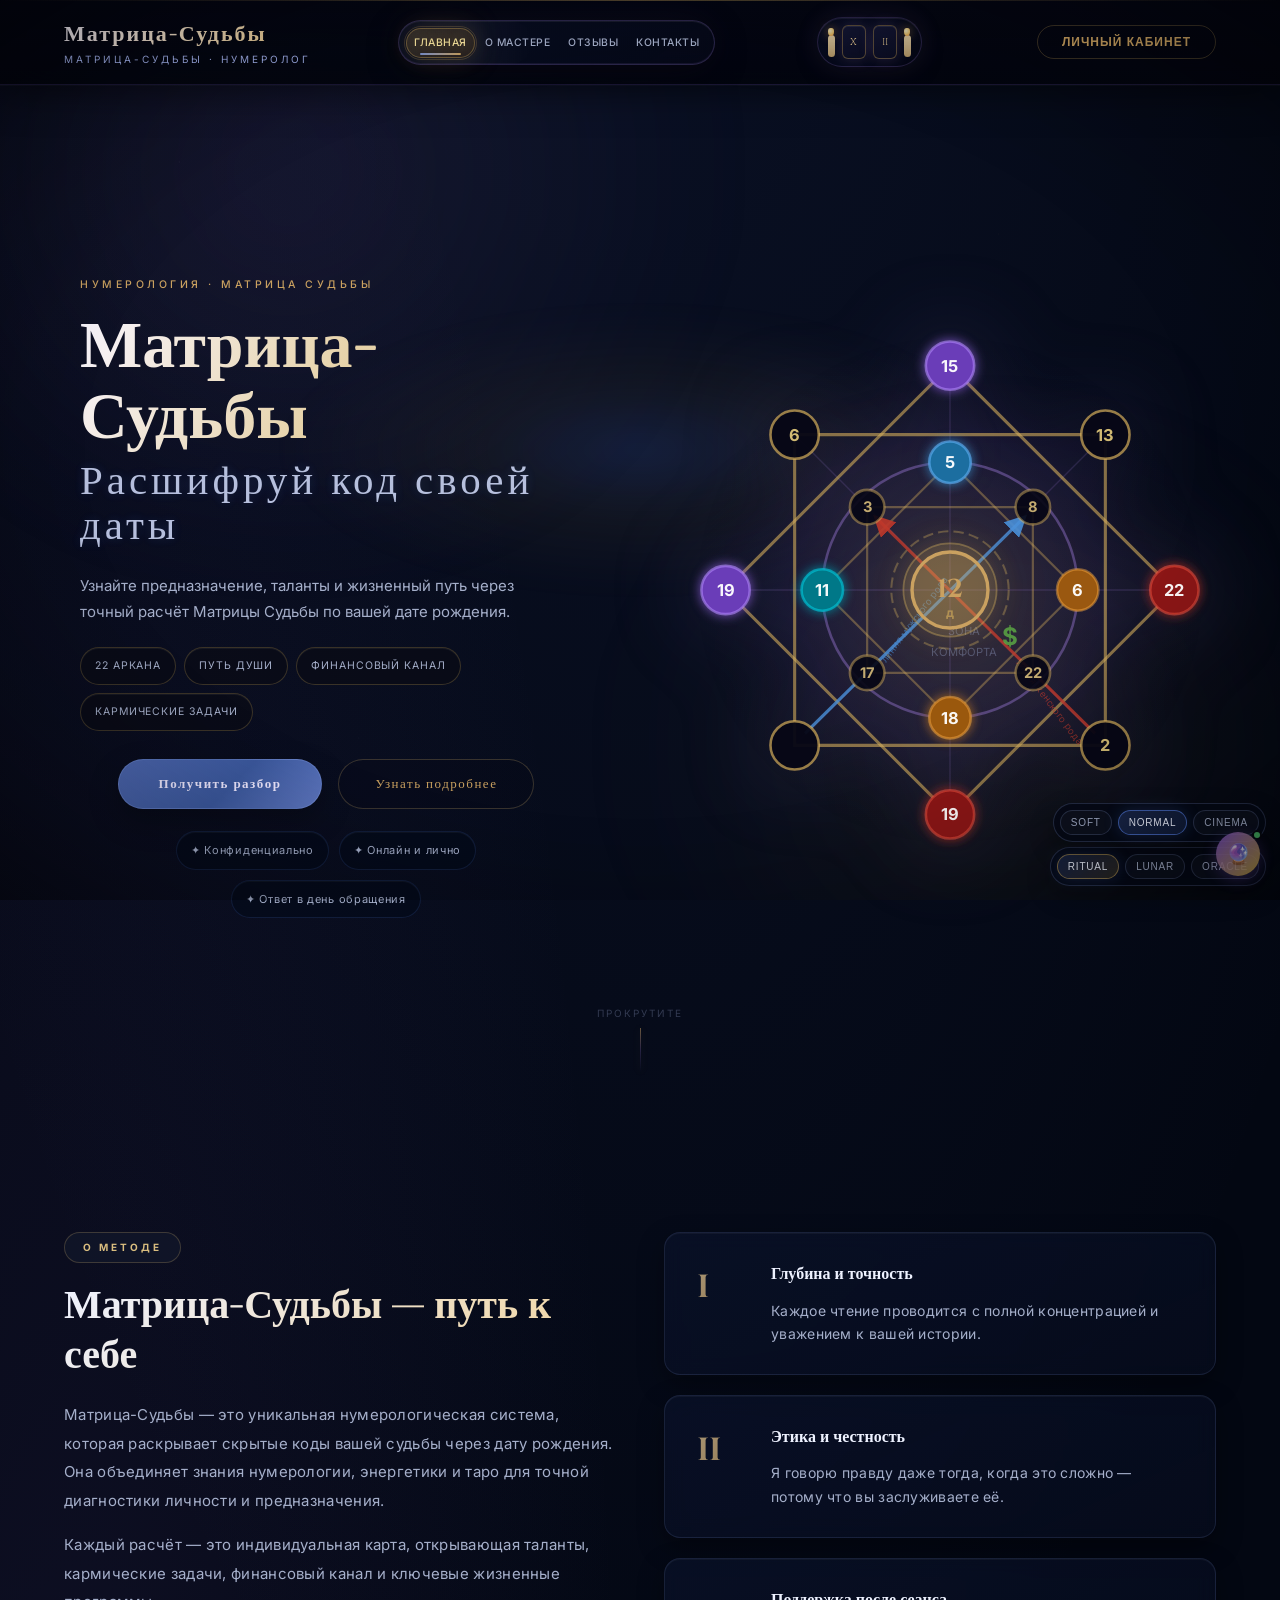
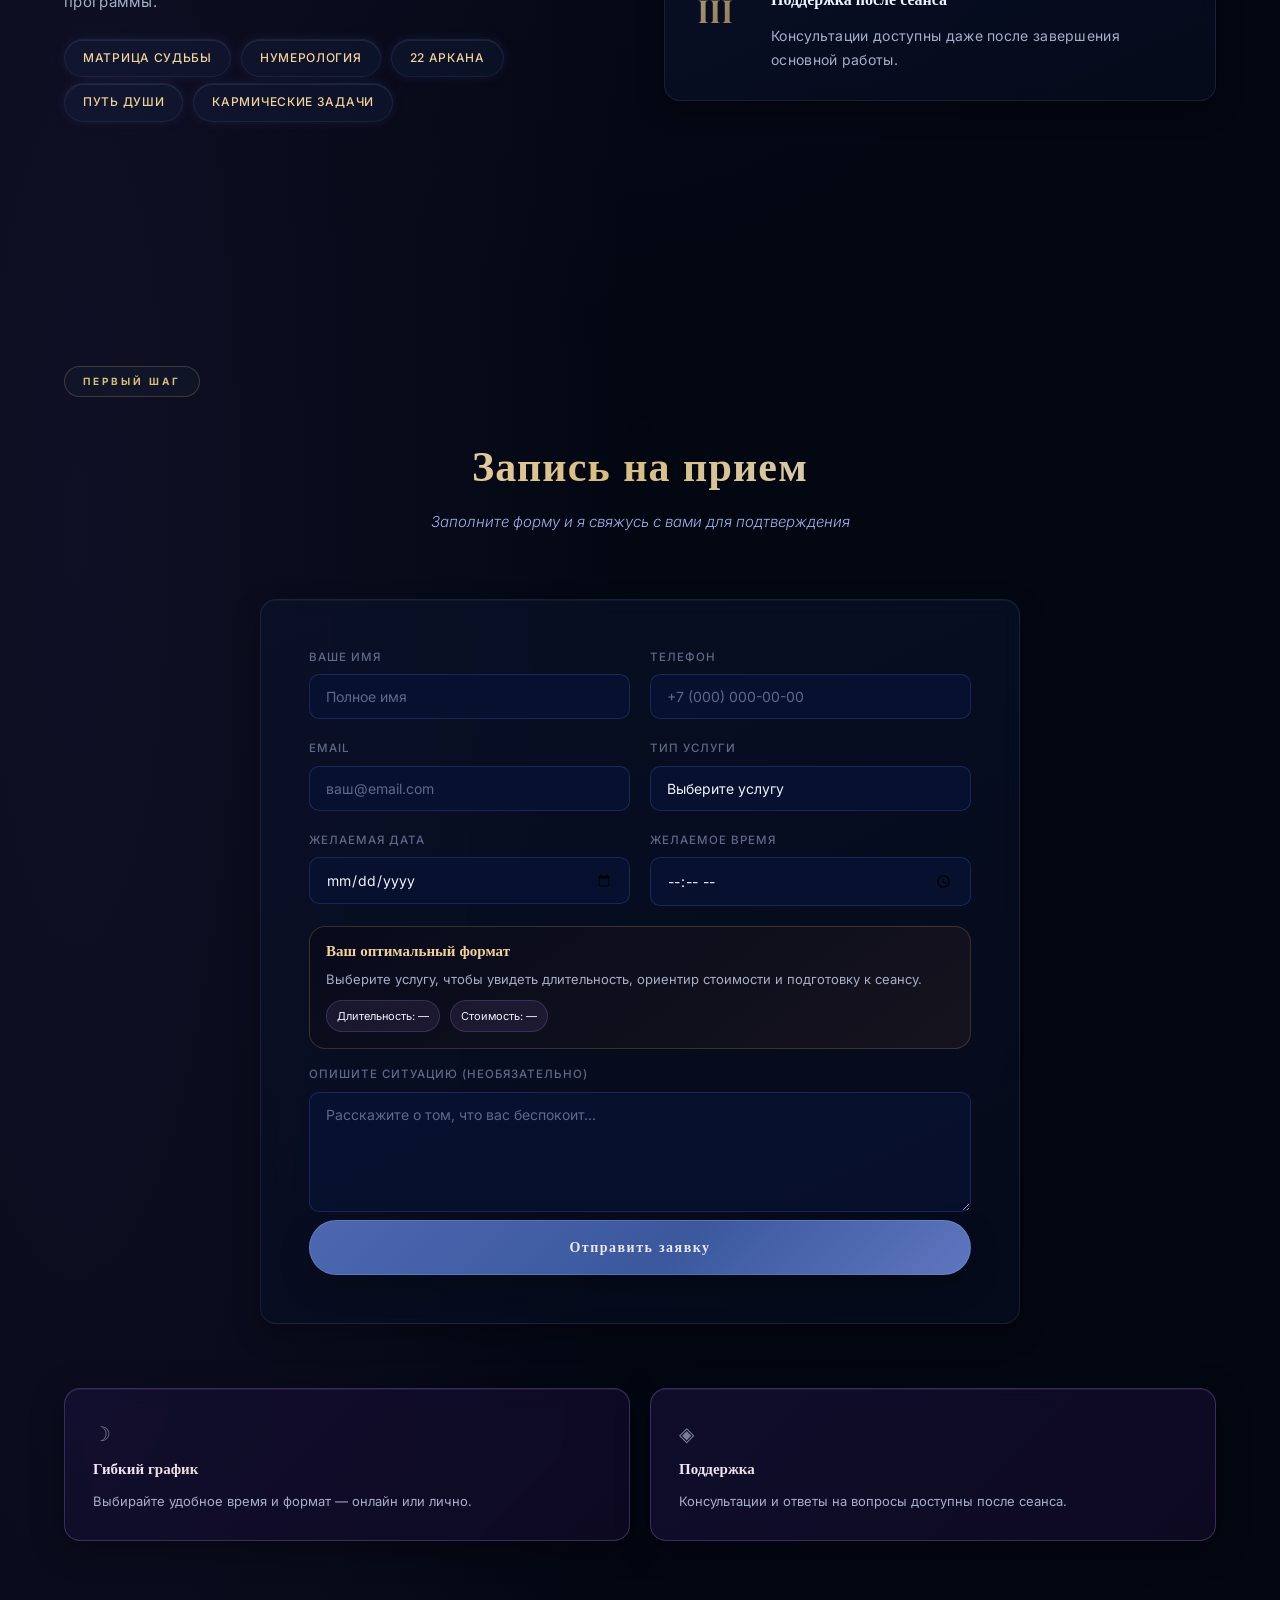
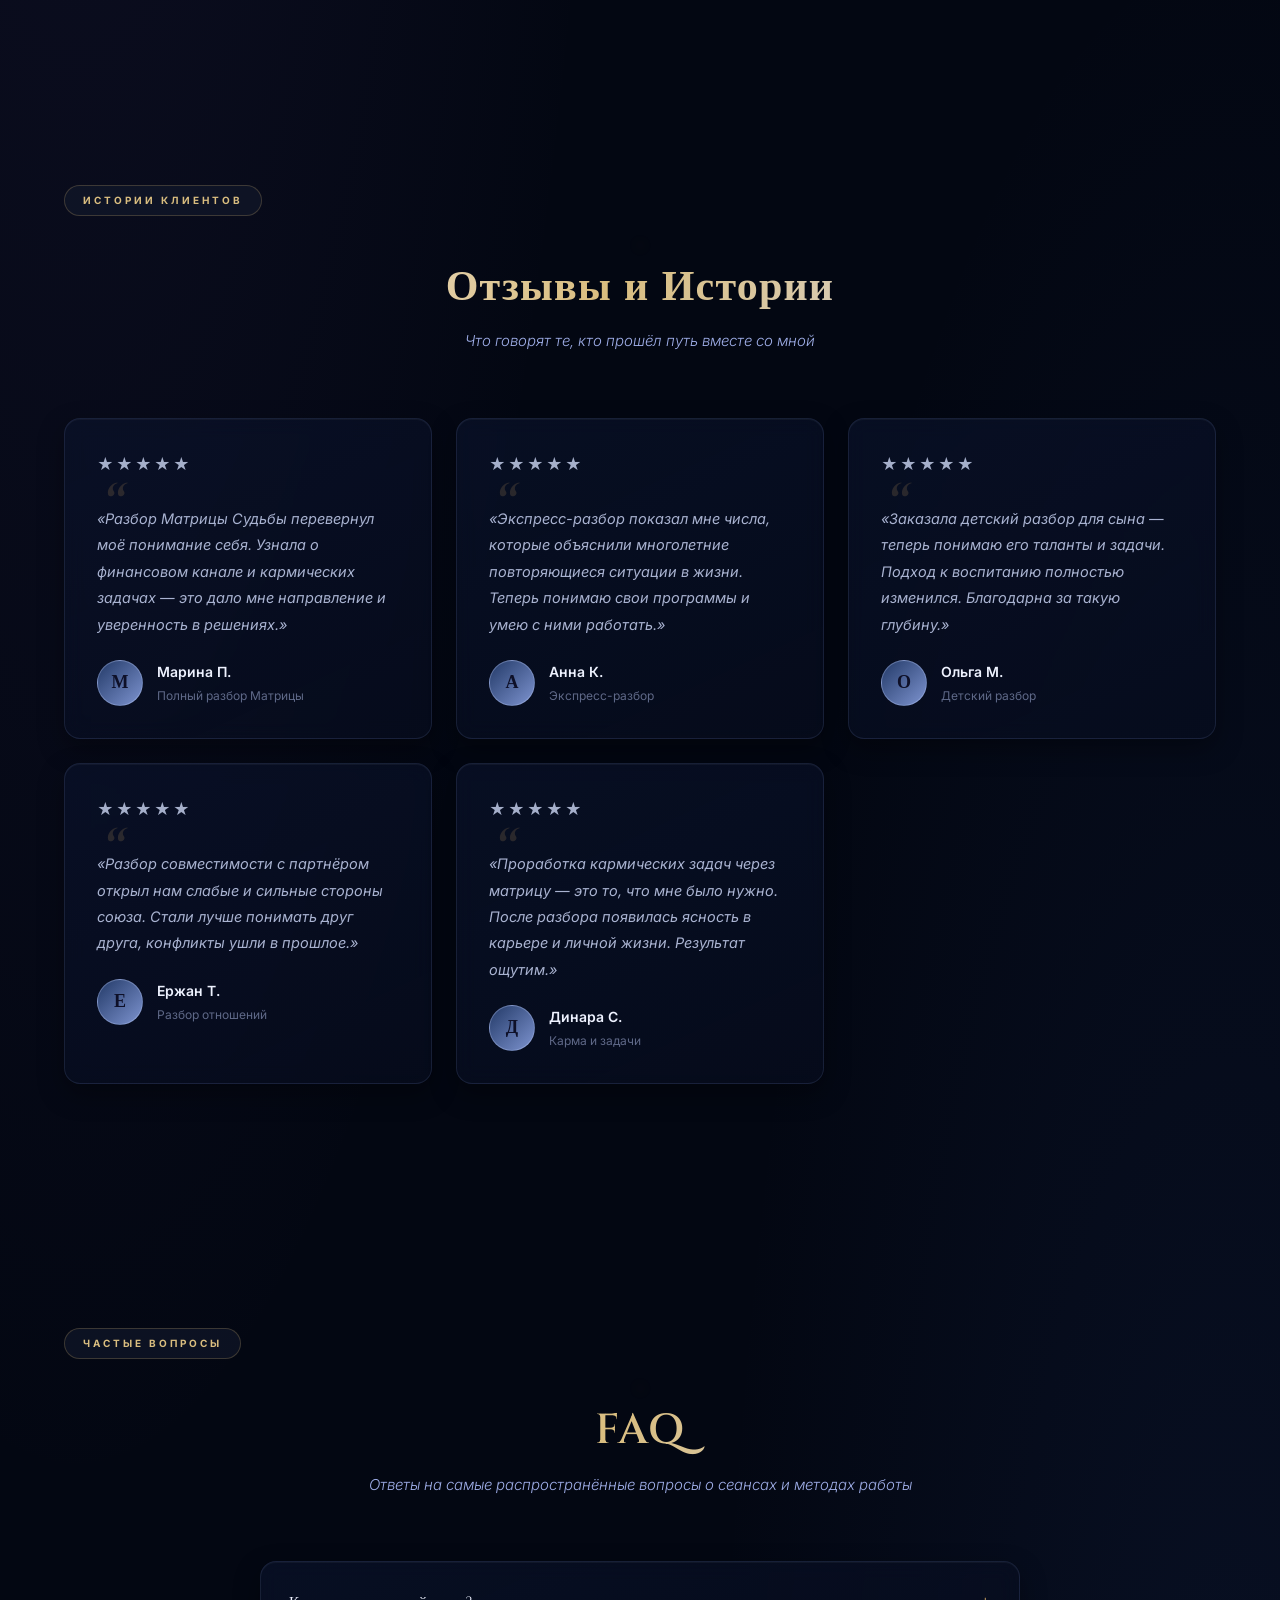
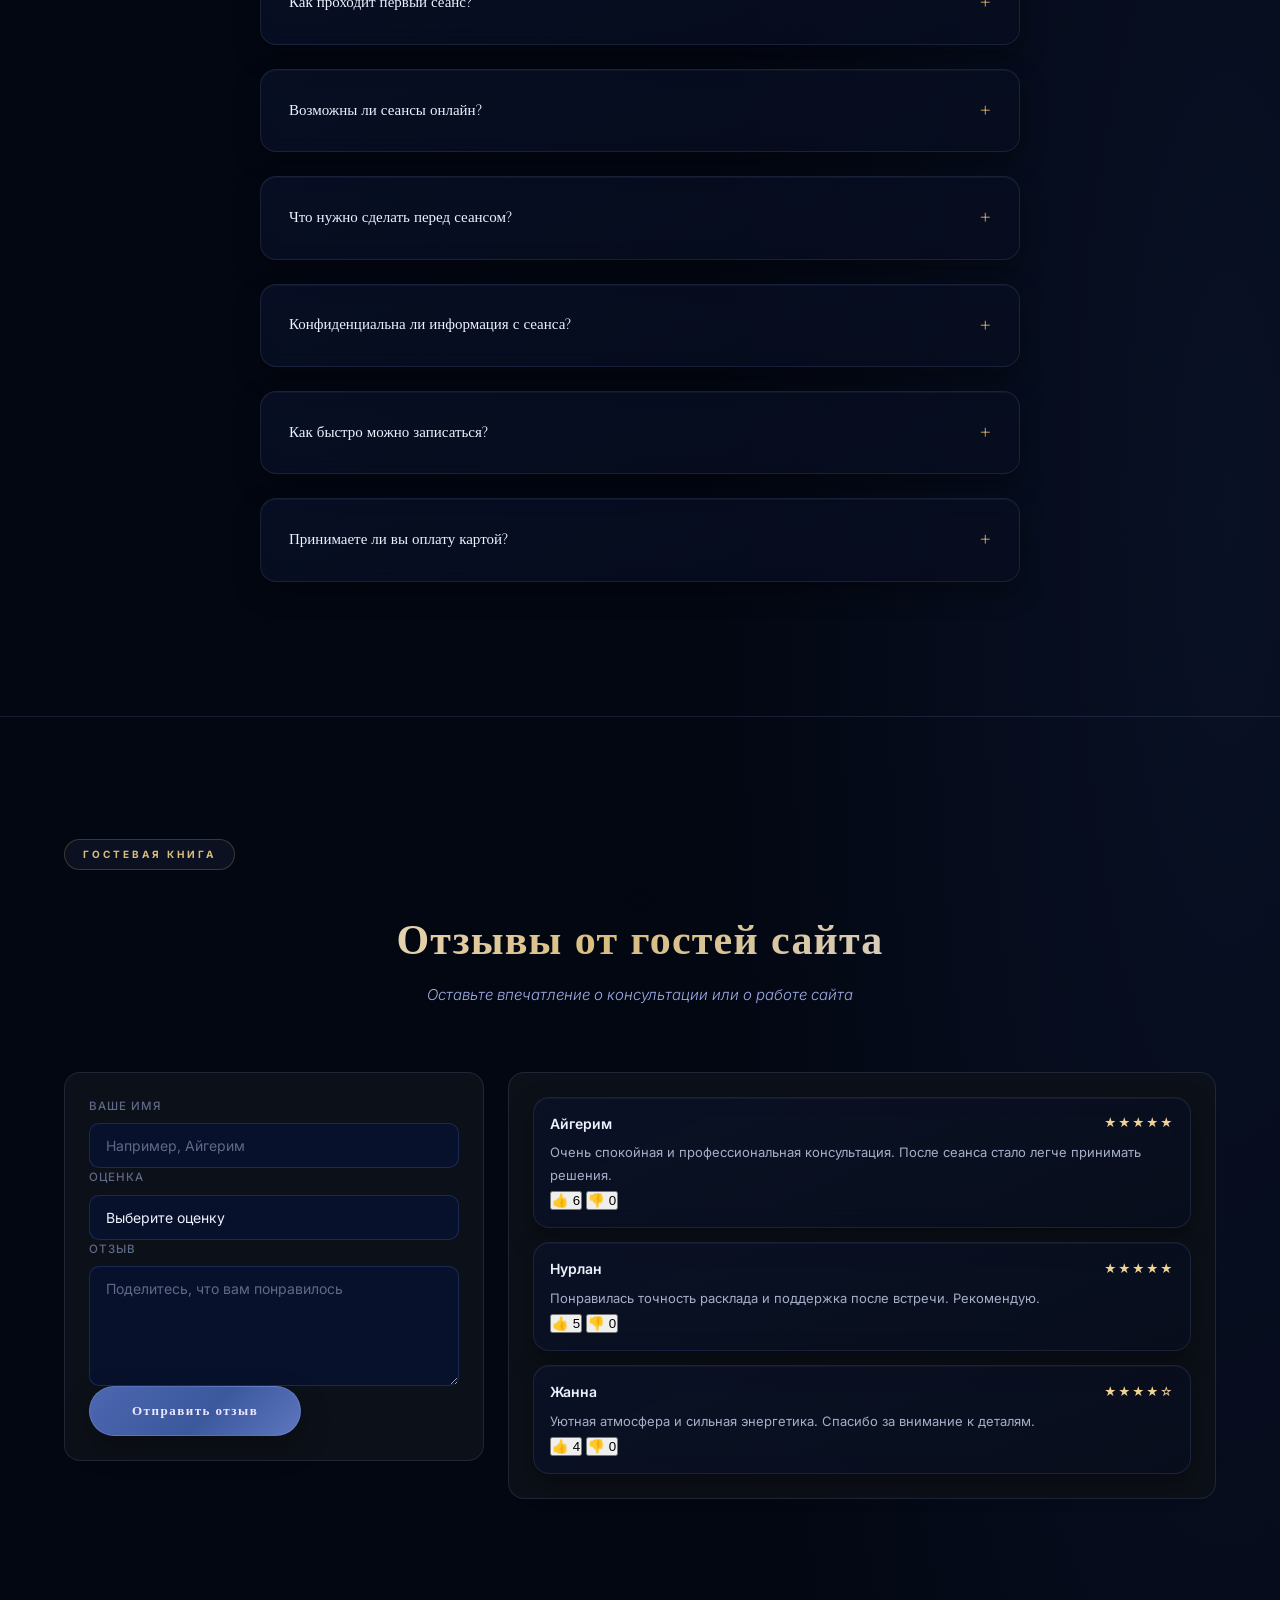
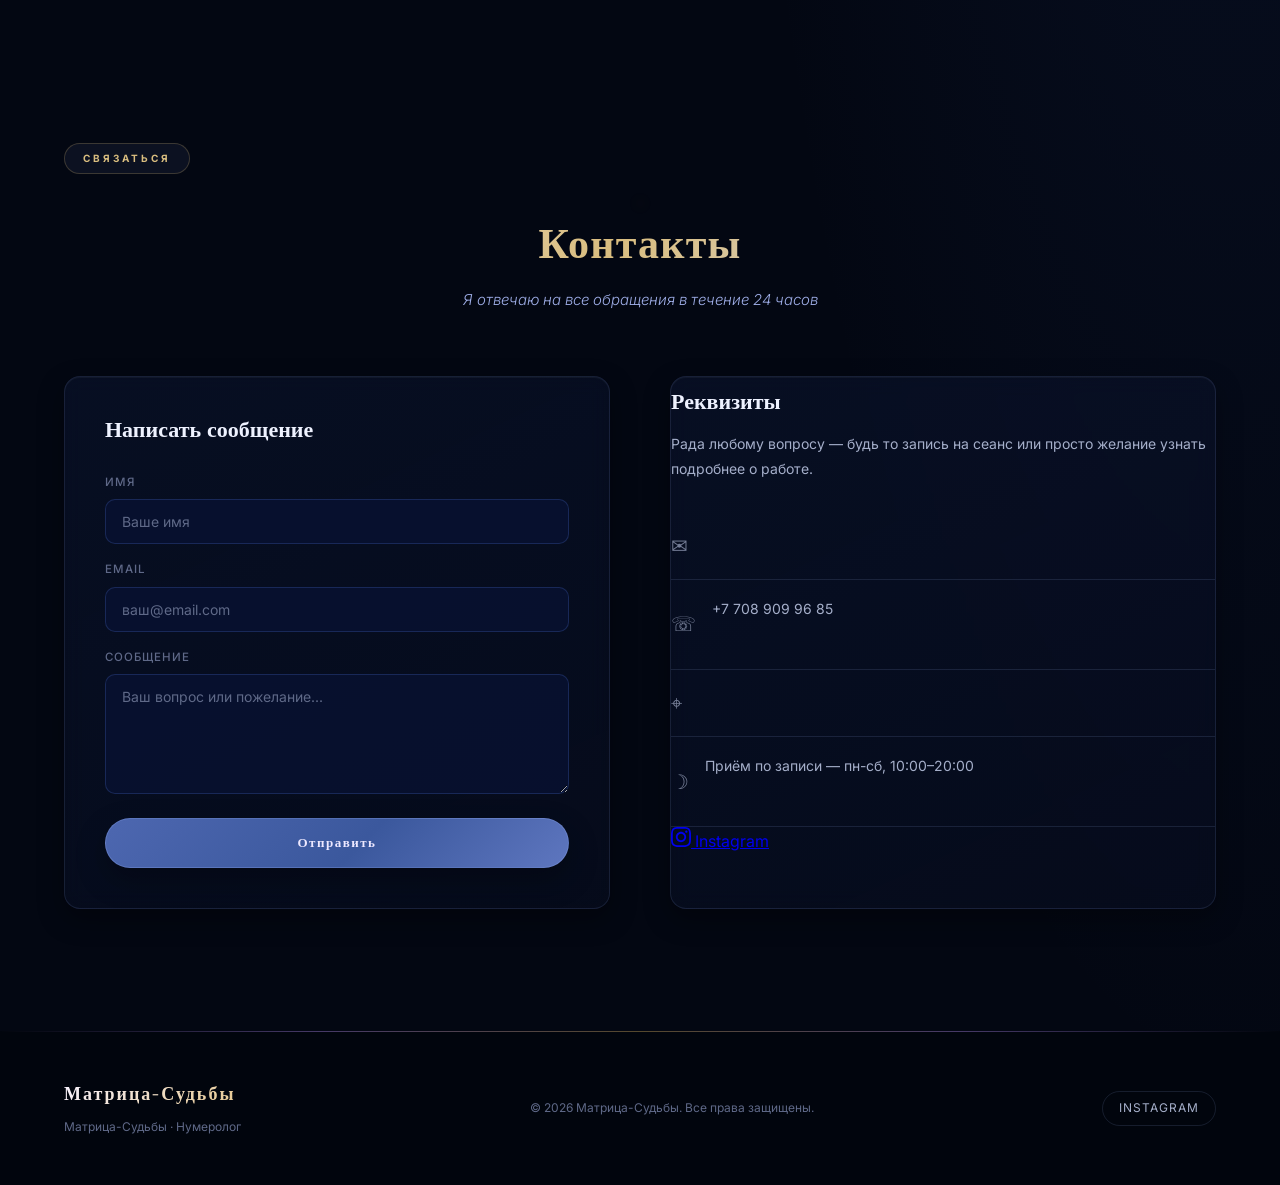
==== commit 5e7f56d6: "Copilot CLI session 3d126583-f29f-4c4b-a68e-1c4c6ca3910c changes" ====
--- a/index.html
+++ b/index.html
@@ -62,7 +62,7 @@
     }
     </script>
 
-    <link rel="stylesheet" href="styles_dark.css?v=20260627m3">
+    <link rel="stylesheet" href="styles_dark.css?v=20260721a">
 </head>
 <body>
     <!-- Пропустить навигацию (доступность) -->
@@ -794,7 +794,7 @@
         </a>
     </nav>
 
-    <script src="script.js?v=20260720sec5"></script>
+    <script src="script.js?v=20260721a"></script>
 
     <!-- ── ИИ Чат-виджет ── -->
     <div id="aiChatWidget">
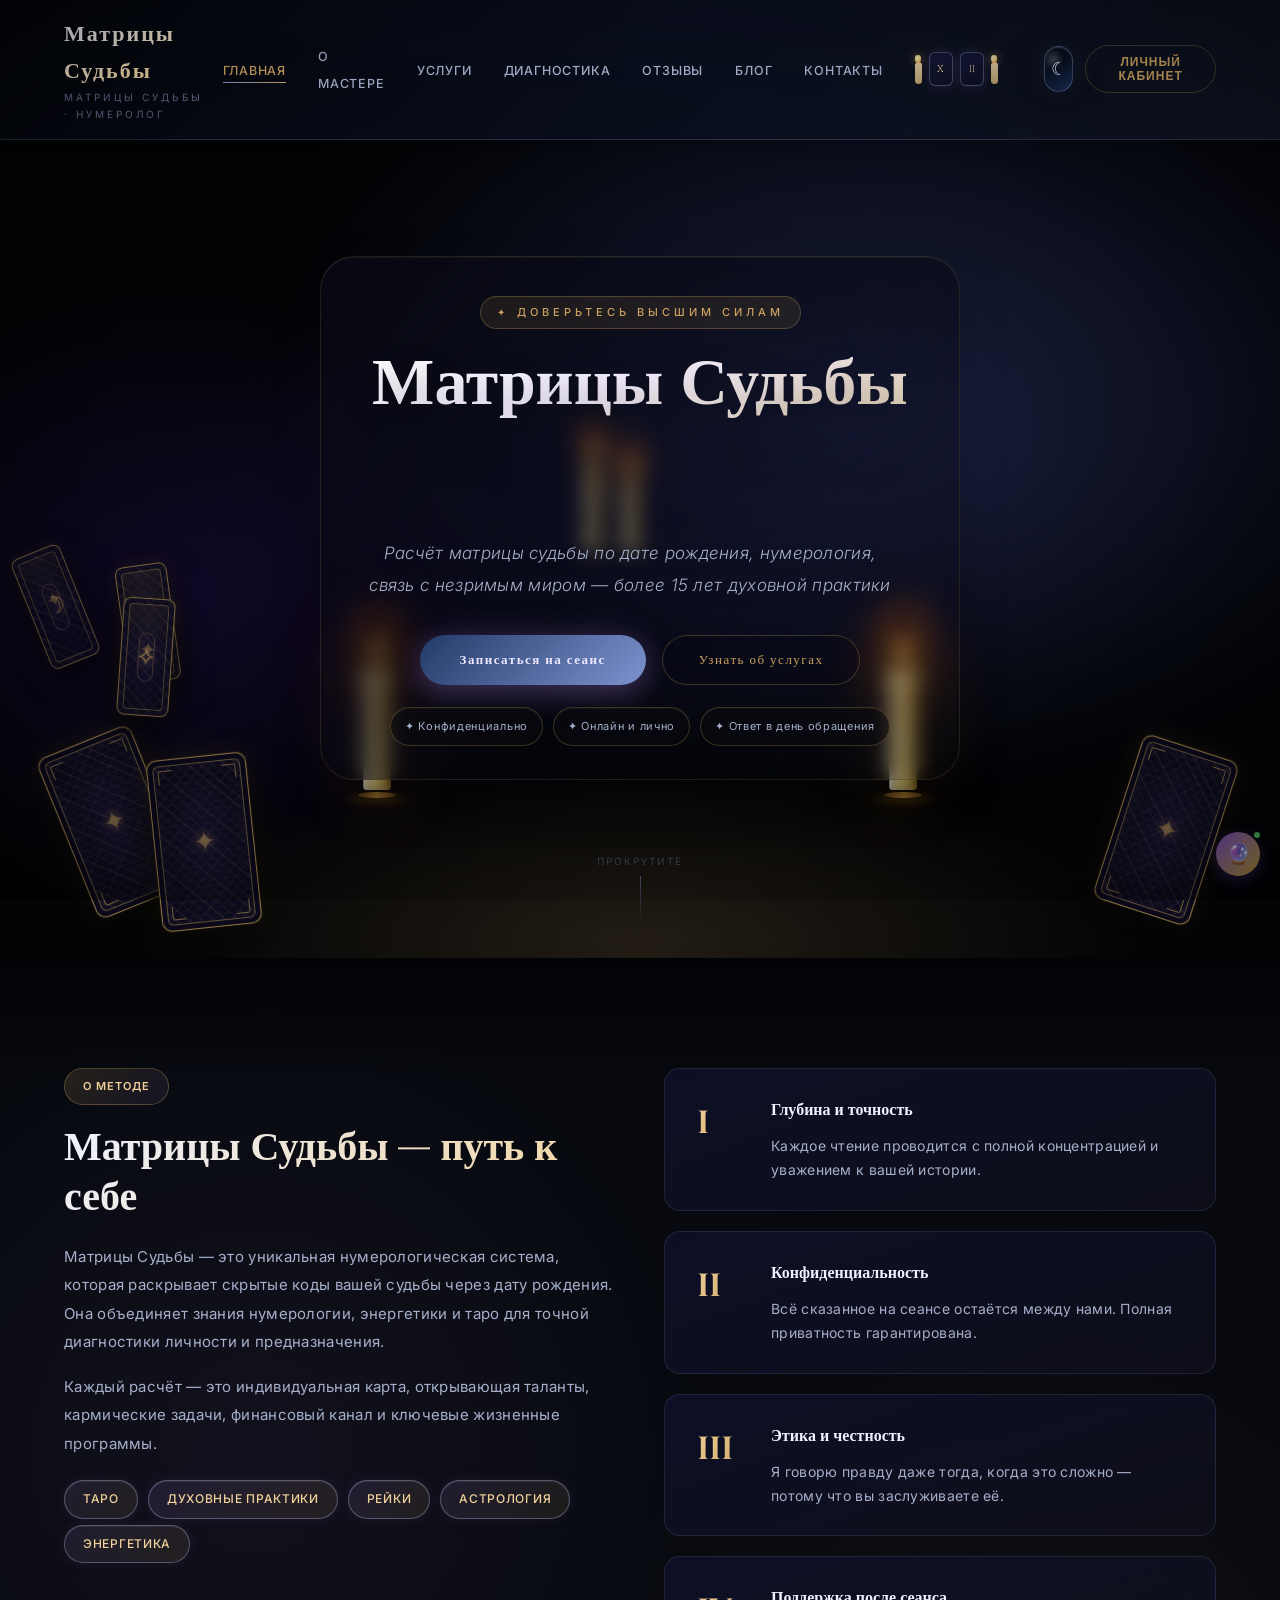
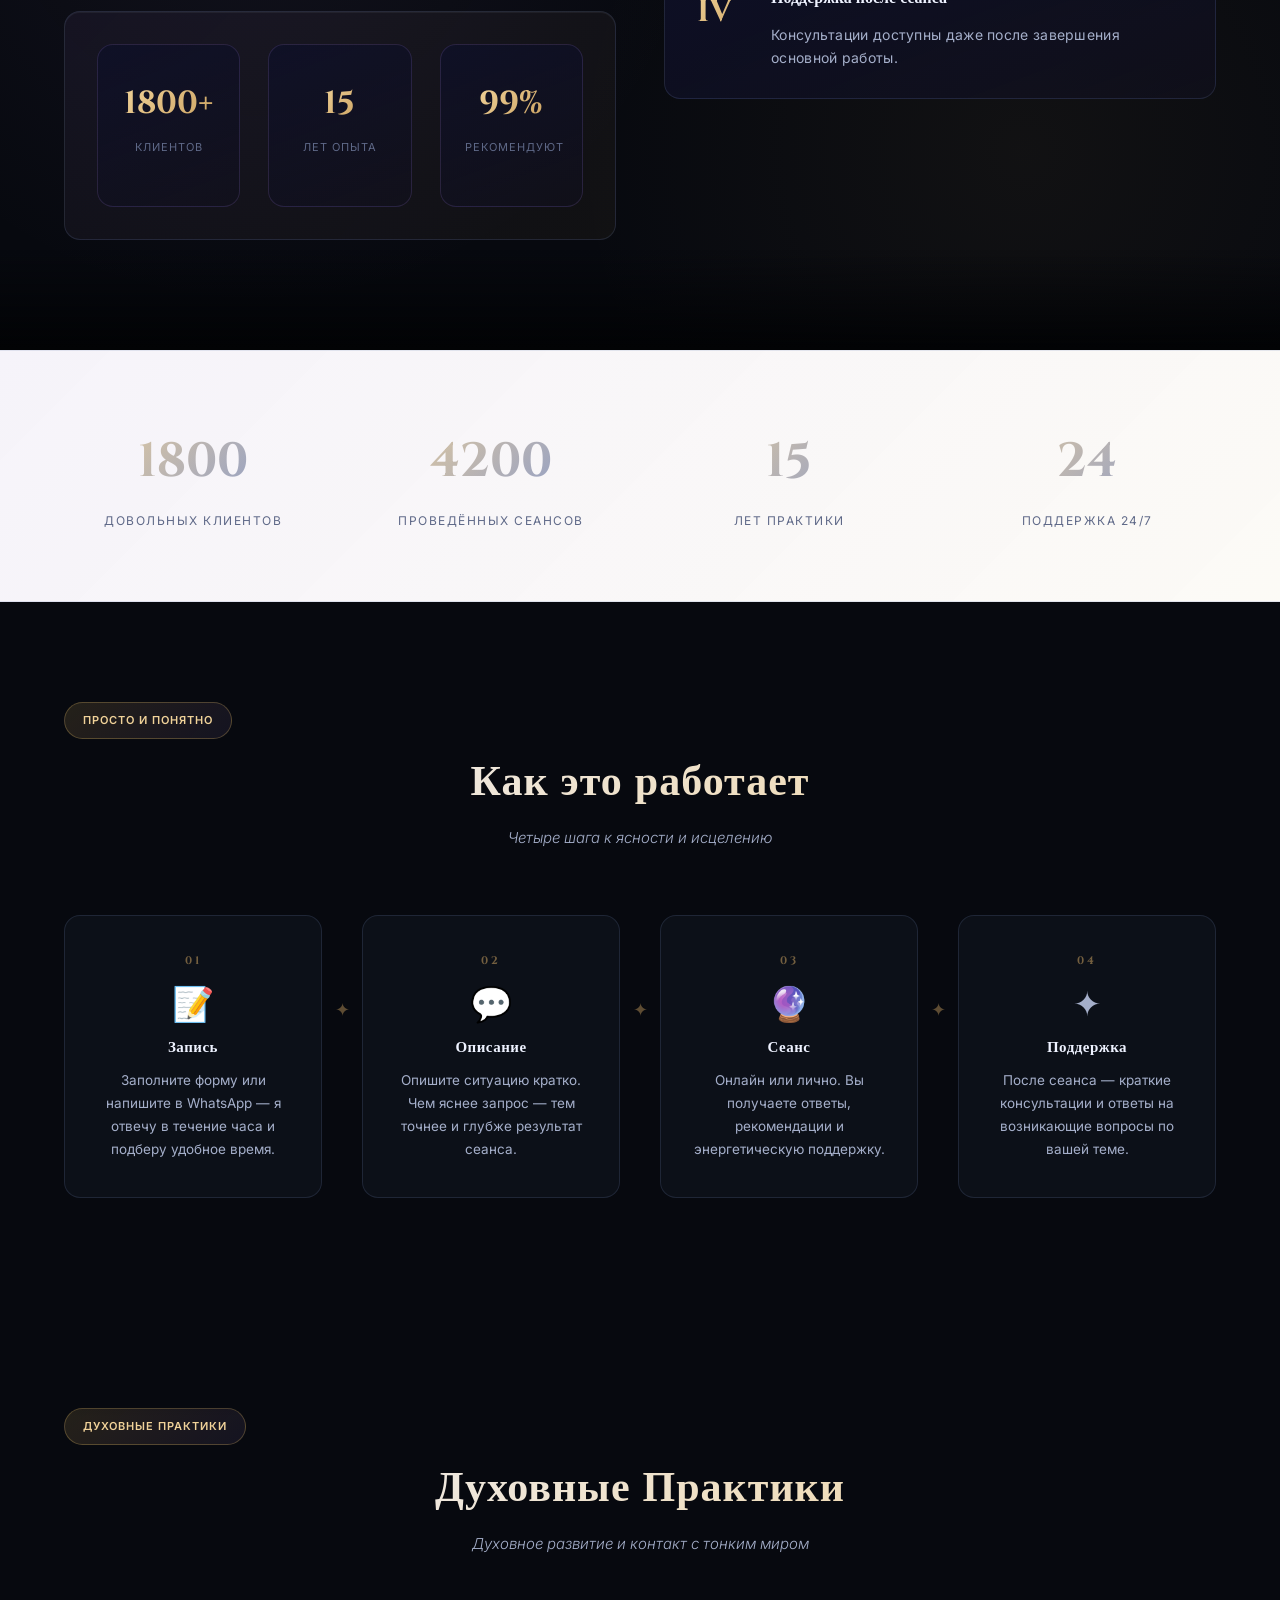
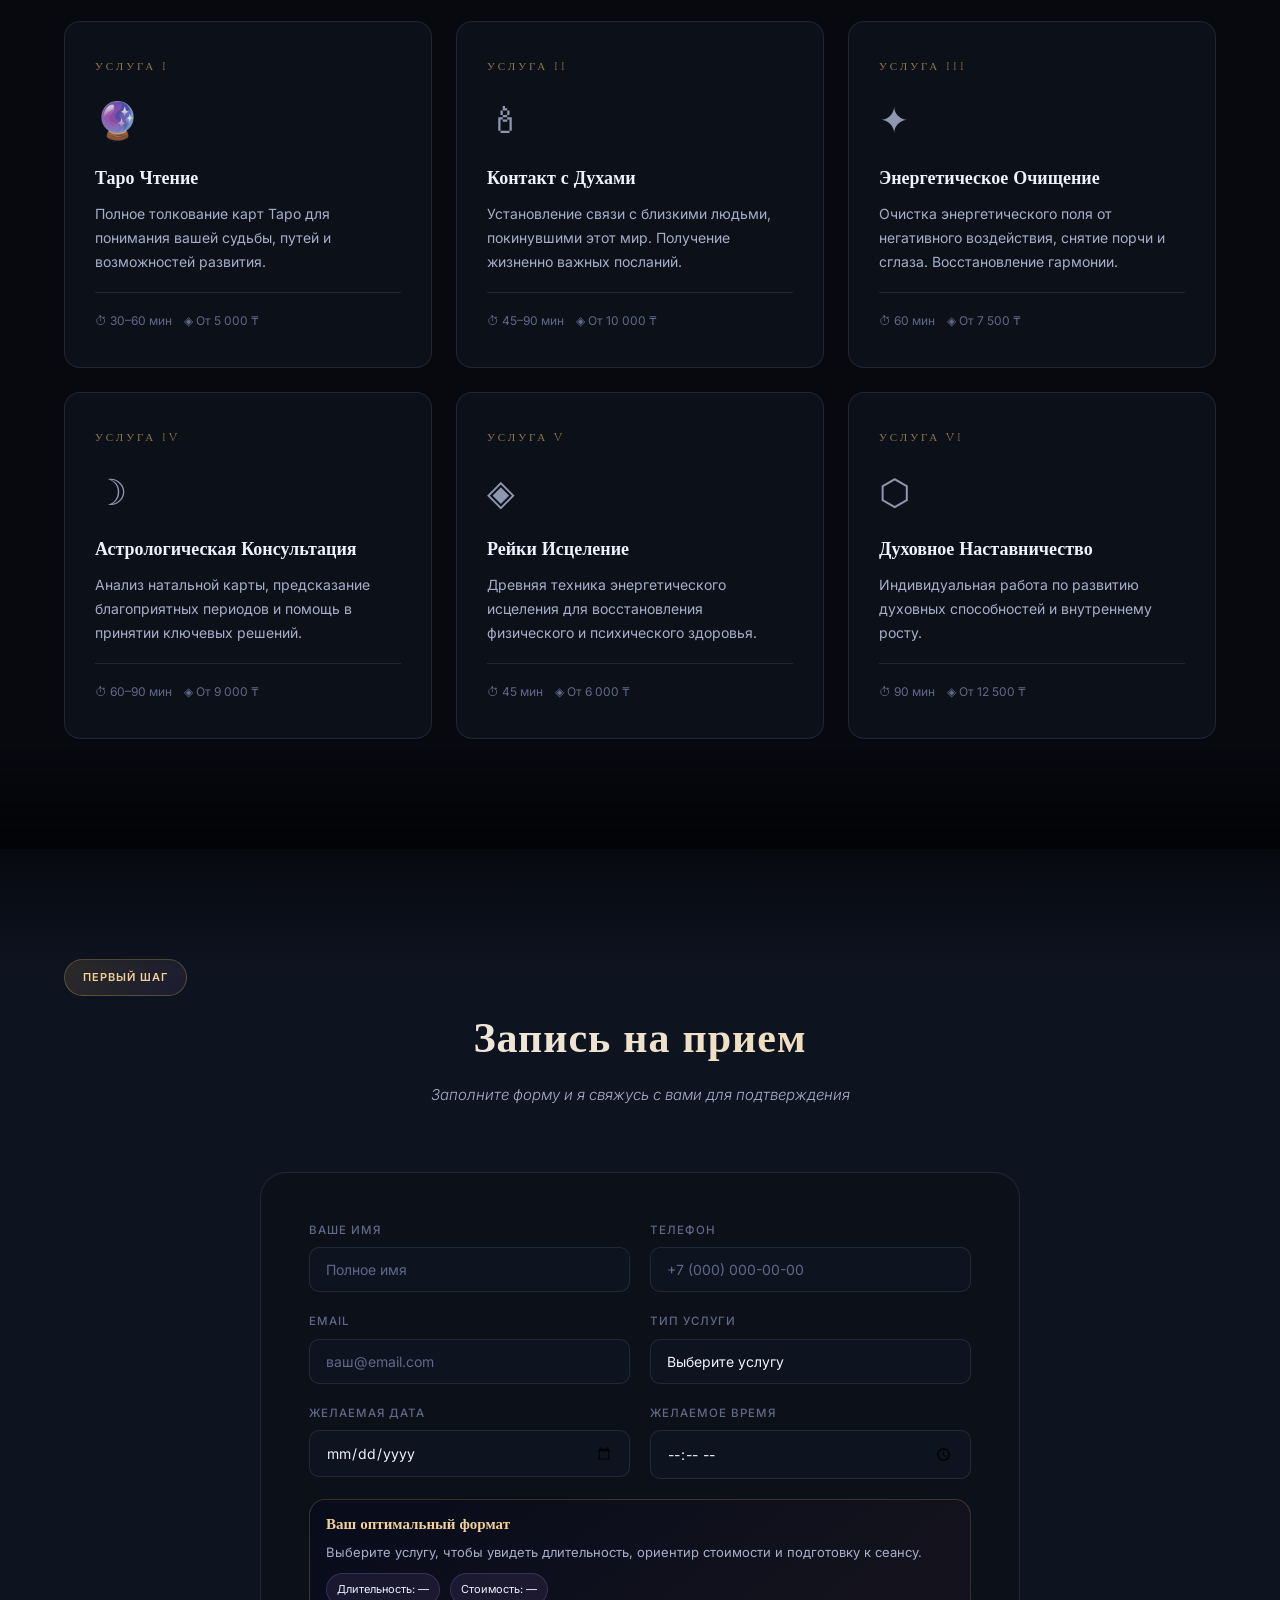
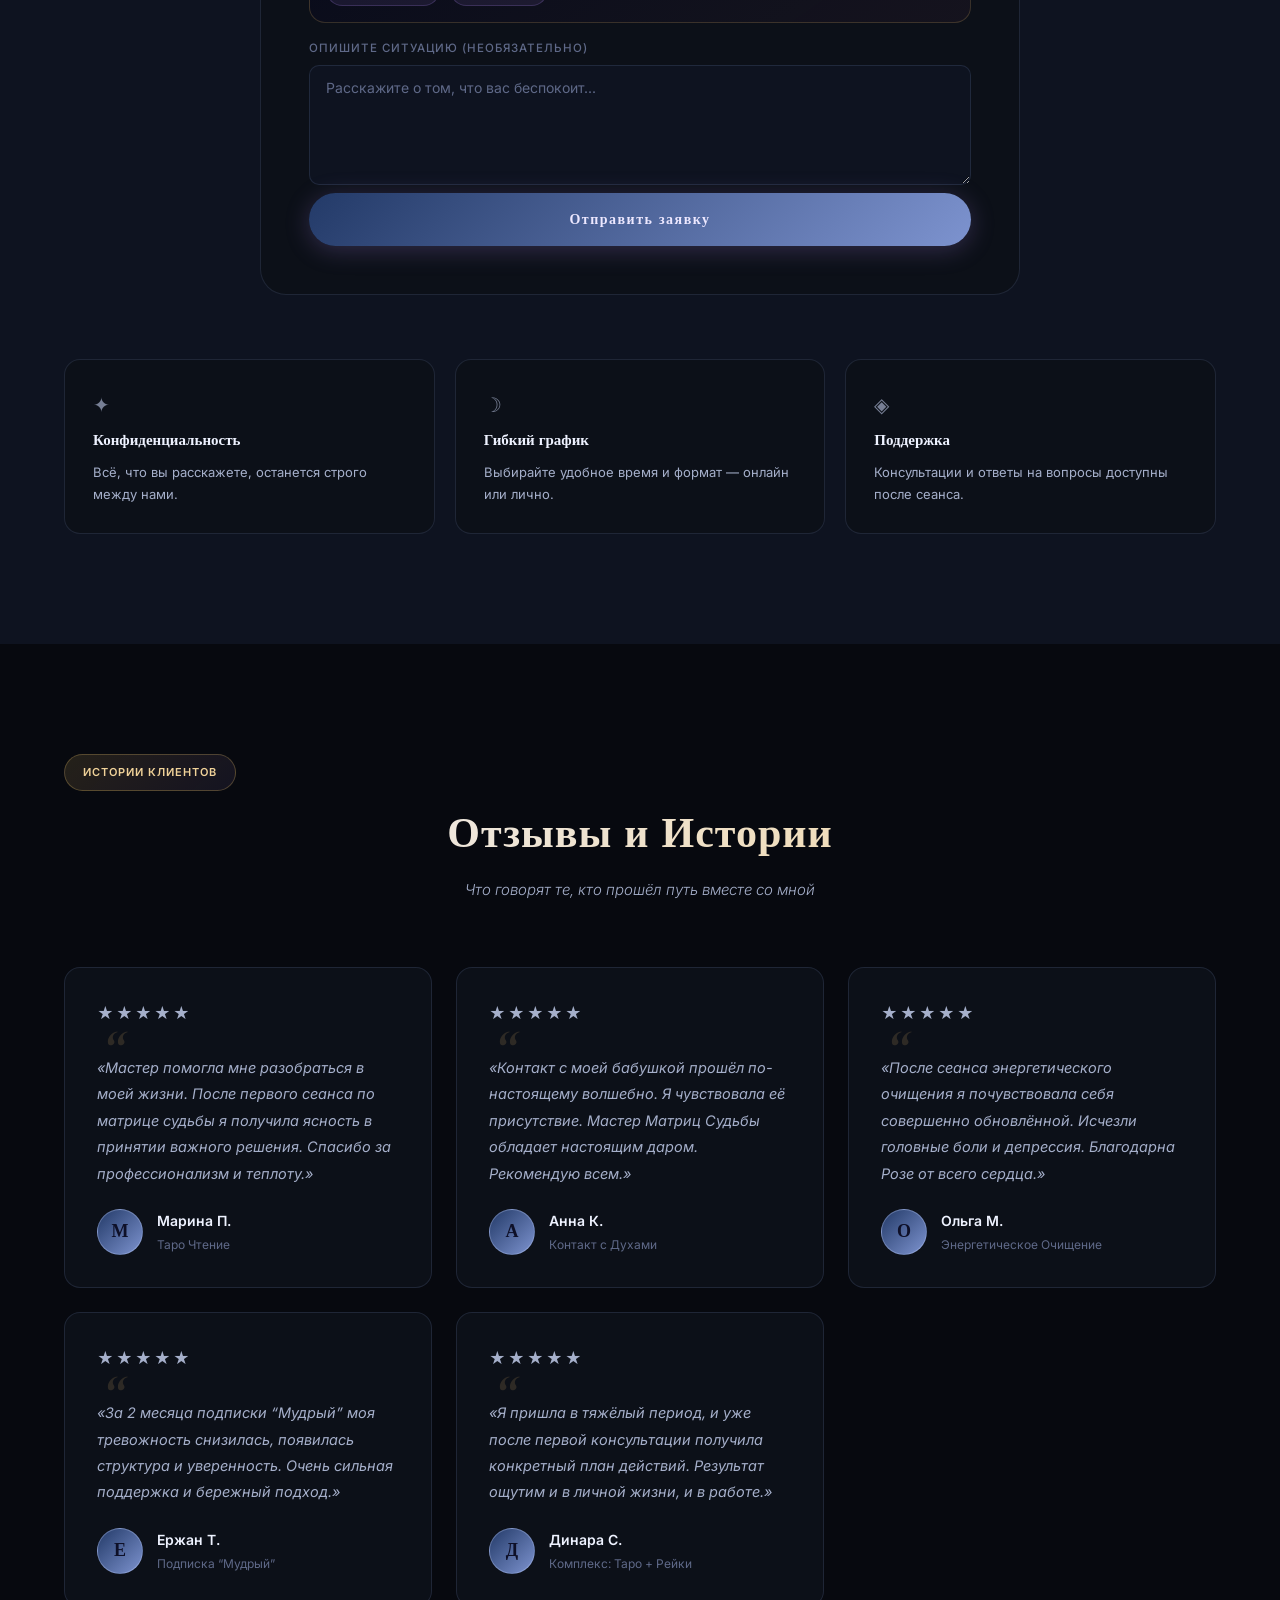
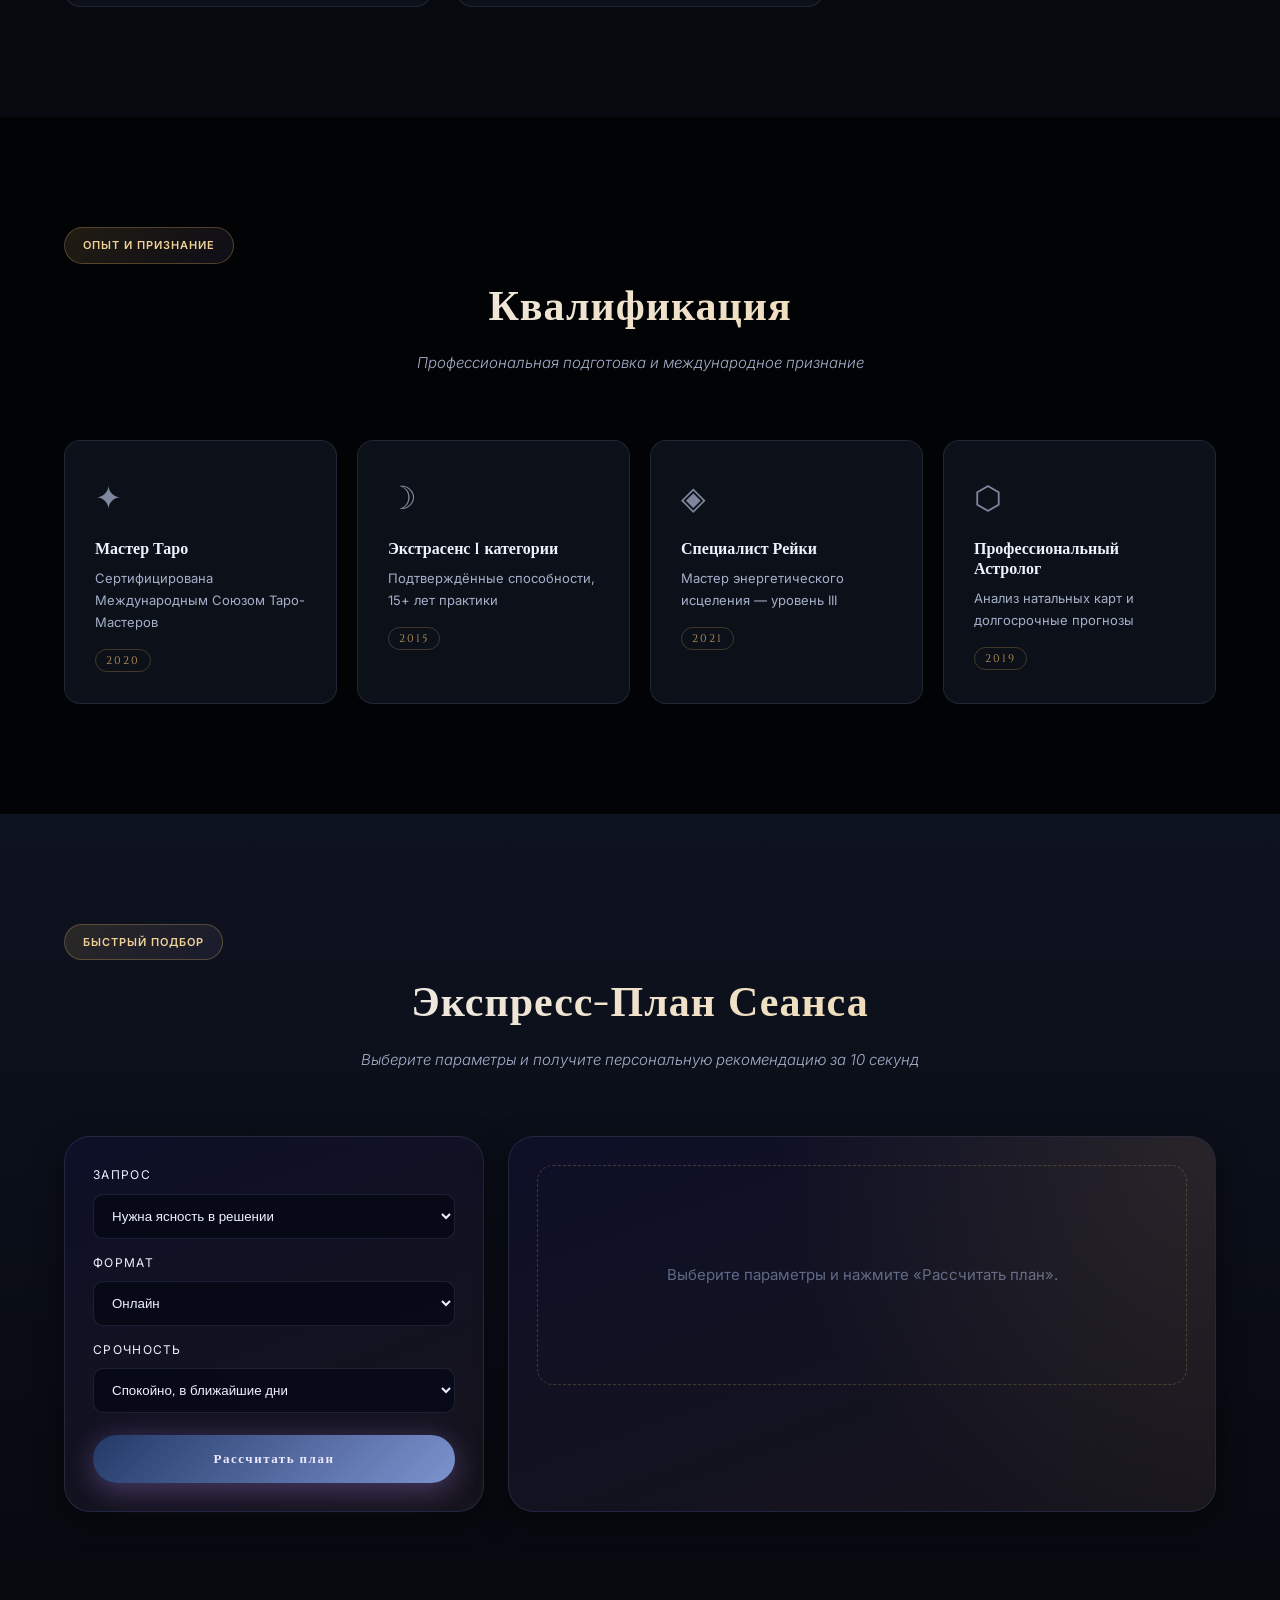
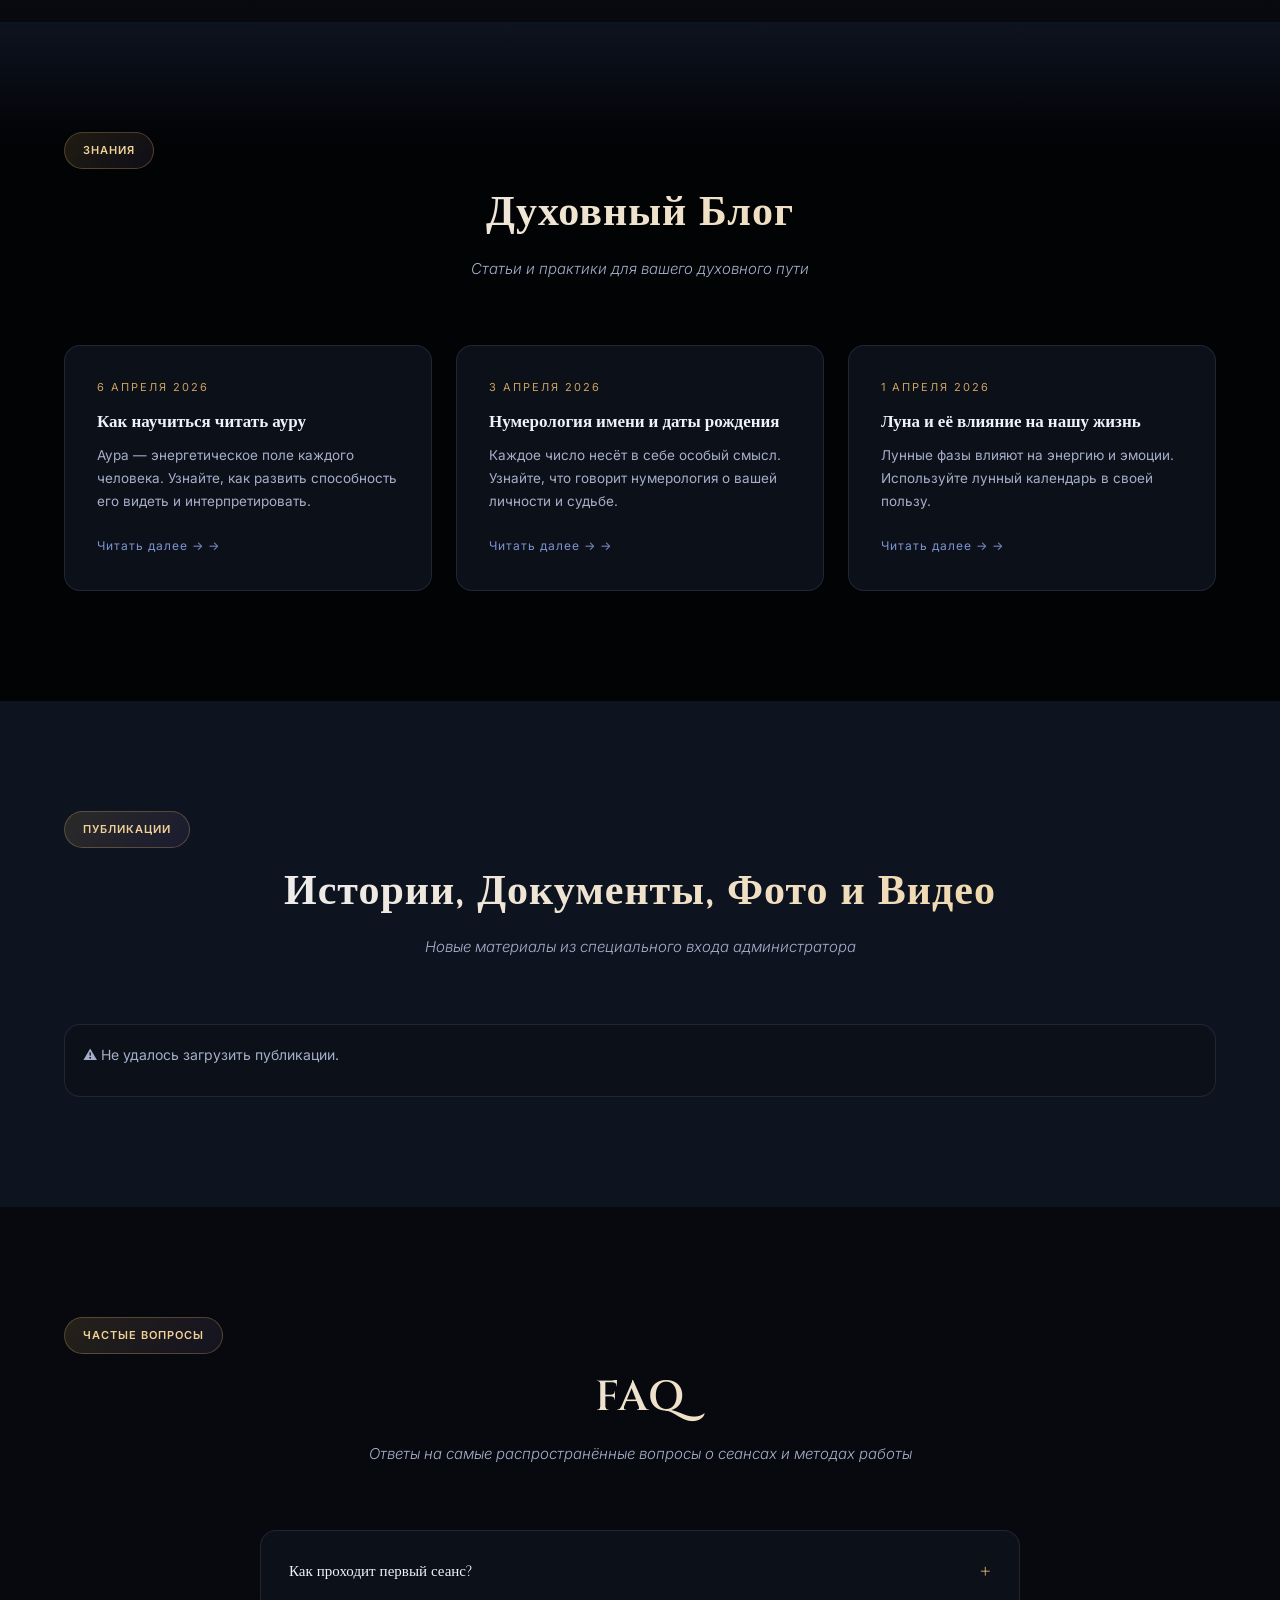
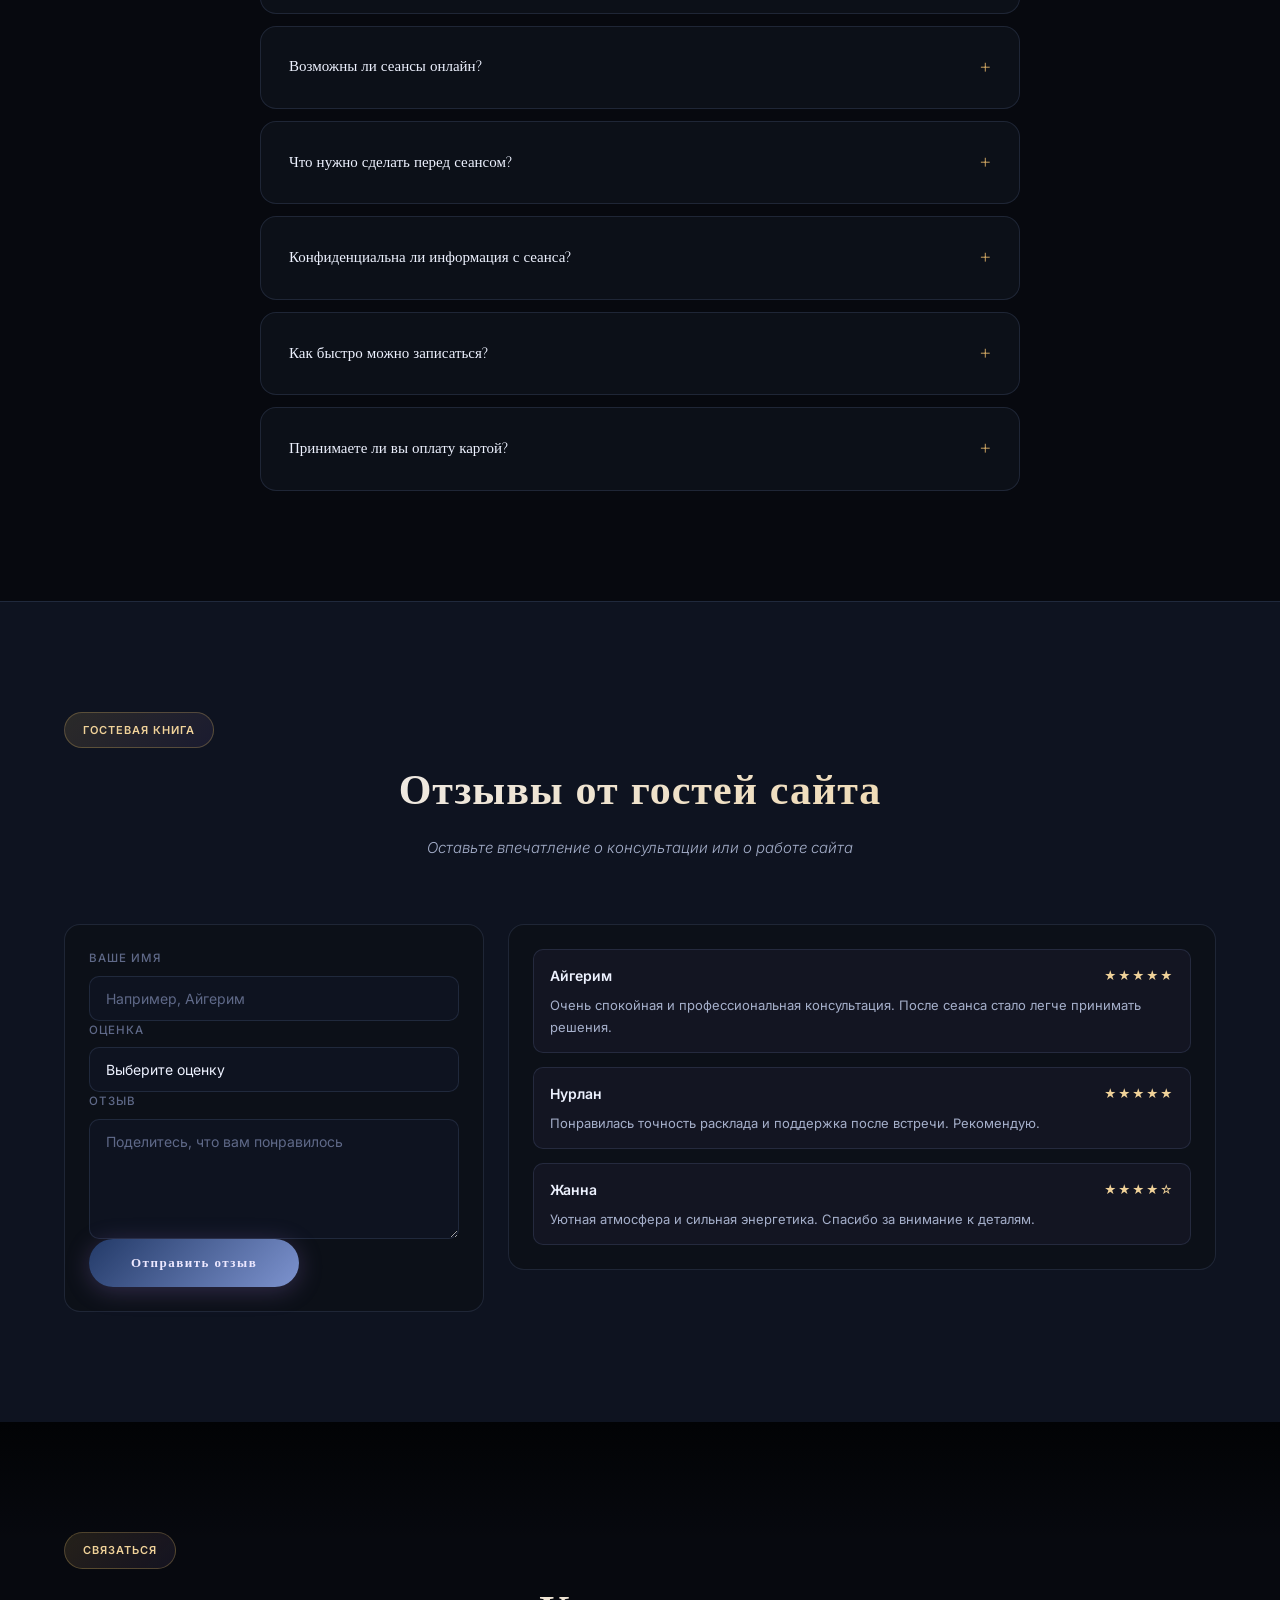
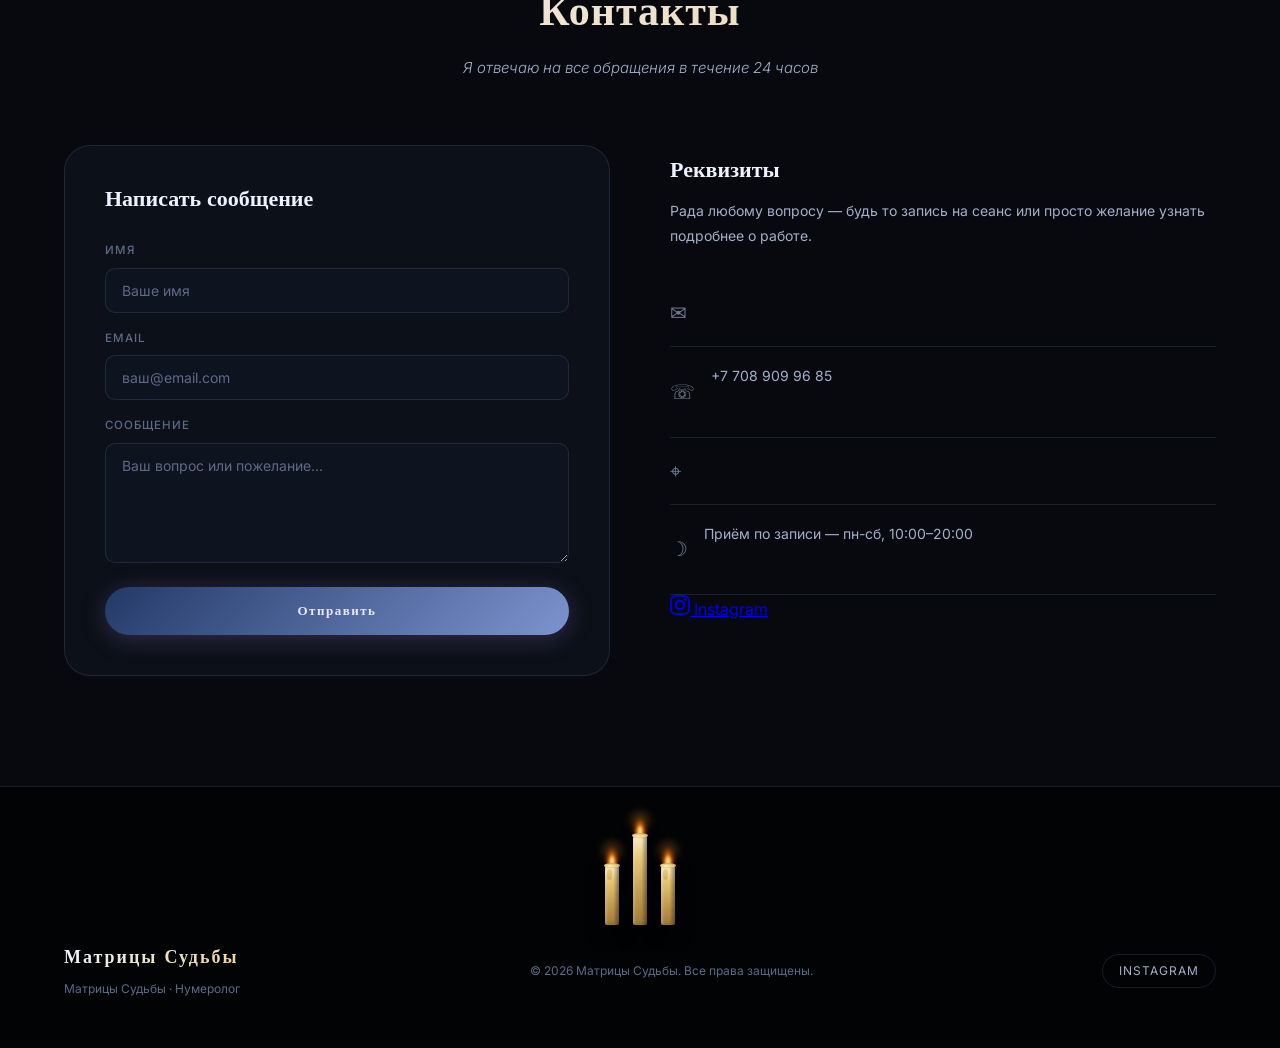
==== commit cd10c196: "Copilot CLI session 3d126583-f29f-4c4b-a68e-1c4c6ca3910c changes" ====
--- a/index.html
+++ b/index.html
@@ -1,17 +1,17 @@
-<!DOCTYPE html>
+﻿<!DOCTYPE html>
 <html lang="ru">
 <head>
     <meta charset="UTF-8">
     <meta name="viewport" content="width=device-width, initial-scale=1.0">
-    <title>Матрица-Судьбы — Нумерология & Матрица-Судьбы</title>
-    <meta name="description" content="Матрица-Судьбы — нумерология и расчёт матрицы по дате рождения. Узнайте предназначение, путь души, кармические задачи и финансовый канал. Онлайн-разбор.">
-    <meta name="keywords" content="матрица судьбы, нумерология, расчёт матрицы, дата рождения, путь души, 22 аркана, кармические задачи, финансовый канал, предназначение">
-    <meta name="author" content="Матрица-Судьбы">
+    <title>Матрицы Судьбы — Нумерология & Матрица Судьбы</title>
+    <meta name="description" content="Матрицы Судьбы — нумерология, расчёт матрицы по дате рождения. Расчёт матрицы по дате рождения, энергетическое очищение, таро. Запись онлайн.">
+    <meta name="keywords" content="экстрасенс, таро, рейки, астрология, энергетическое очищение, гадание, духовная консультация">
+    <meta name="author" content="Матрицы Судьбы">
     <meta name="robots" content="index, follow">
     <link rel="canonical" href="https://abdramanovtimur71-ux.github.io/---/">
 
     <!-- Open Graph -->
-    <meta property="og:title" content="Матрица-Судьбы — Нумерология &amp; Матрица-Судьбы">
+    <meta property="og:title" content="Матрицы Судьбы — Нумерология &amp; Матрица Судьбы">
     <meta property="og:description" content="Таро, духовные практики, рейки и энергетическое очищение. Более 15 лет практики. Запишитесь на сеанс онлайн.">
     <meta property="og:type" content="website">
     <meta property="og:url" content="https://abdramanovtimur71-ux.github.io/---/">
@@ -19,11 +19,11 @@
     <meta property="og:image:width" content="1200">
     <meta property="og:image:height" content="630">
     <meta property="og:locale" content="ru_RU">
-    <meta property="og:site_name" content="Матрица-Судьбы">
+    <meta property="og:site_name" content="Матрицы Судьбы">
 
     <!-- Twitter Card -->
     <meta name="twitter:card" content="summary_large_image">
-    <meta name="twitter:title" content="Матрица-Судьбы — Нумерология &amp; Матрица-Судьбы">
+    <meta name="twitter:title" content="Матрицы Судьбы — Нумерология &amp; Матрица Судьбы">
     <meta name="twitter:description" content="Таро, духовные практики, рейки и энергетическое очищение. Более 15 лет практики.">
     <meta name="twitter:image" content="">
 
@@ -45,7 +45,7 @@
     {
       "@context": "https://schema.org",
       "@type": "LocalBusiness",
-    "name": "Матрица-Судьбы — Нумерология и Матрица-Судьбы",
+    "name": "Матрицы Судьбы — Нумерология и Матрица Судьбы",
       "description": "Профессиональный экстрасенс. Таро, контакт с духами, энергетическое очищение, рейки, астрология.",
     "url": "https://abdramanovtimur71-ux.github.io/---/",
     "image": "",
@@ -62,9 +62,10 @@
     }
     </script>
 
-    <link rel="stylesheet" href="styles_dark.css?v=20260721a">
+    <link rel="stylesheet" href="styles_dark.css?v=20260721c">
 </head>
 <body>
+
     <!-- Пропустить навигацию (доступность) -->
     <a href="#home" class="skip-to-main">Перейти к основному контенту</a>
 
@@ -74,22 +75,12 @@
         <div class="mystic-fog-a"></div>
         <div class="mystic-fog-b"></div>
     </div>
-    <div class="atmo-switcher" id="atmoSwitcher" aria-label="Режим атмосферы">
-        <button class="atmo-btn active" data-atmo="ritual" type="button">Ritual</button>
-        <button class="atmo-btn" data-atmo="lunar" type="button">Lunar</button>
-        <button class="atmo-btn" data-atmo="oracle" type="button">Oracle</button>
-    </div>
-    <div class="motion-switcher" id="motionSwitcher" aria-label="Интенсивность анимаций">
-        <button class="motion-btn" data-motion="soft" type="button">Soft</button>
-        <button class="motion-btn active" data-motion="normal" type="button">Normal</button>
-        <button class="motion-btn" data-motion="cinema" type="button">Cinema</button>
-    </div>
 
     <!-- Прелоадер -->
     <div class="preloader" id="preloader">
         <div class="preloader-inner">
             <div class="preloader-crystal">✦</div>
-            <div class="preloader-text">Матрица-Судьбы</div>
+            <div class="preloader-text">Матрицы Судьбы</div>
             <div class="preloader-bar"><div class="preloader-fill"></div></div>
         </div>
     </div>
@@ -98,13 +89,16 @@
     <nav class="navbar" id="navbar">
         <div class="container">
             <div class="logo" onclick="openAdminAccess()" title="Вход для администратора">
-                <span class="logo-text" onclick="openAdminAccess()" title="Вход для администратора">Матрица-Судьбы</span>
-                <span class="logo-subtitle">Матрица-Судьбы · Нумеролог</span>
+                <span class="logo-text" onclick="openAdminAccess()" title="Вход для администратора">Матрицы Судьбы</span>
+                <span class="logo-subtitle">Матрицы Судьбы · Нумеролог</span>
             </div>
             <ul class="nav-links" id="navLinks" role="list">
                 <li><a href="#home" class="nav-link">Главная</a></li>
                 <li><a href="#about" class="nav-link">О мастере</a></li>
+                <li><a href="#mediumship" class="nav-link">Услуги</a></li>
+                <li><a href="#session-planner" class="nav-link">Диагностика</a></li>
                 <li><a href="#testimonials" class="nav-link">Отзывы</a></li>
+                <li><a href="#blog" class="nav-link">Блог</a></li>
                 <li><a href="#contact" class="nav-link">Контакты</a></li>
             </ul>
             <div class="nav-oracle" aria-hidden="true">
@@ -117,19 +111,8 @@
                 <span></span><span></span><span></span>
             </button>
             <div class="nav-actions">
+                <button class="theme-toggle" id="themeToggle" onclick="toggleTheme()" title="Сменить тему">☀</button>
                 <button class="login-btn" onclick="openLoginModal()">Личный кабинет</button>
-                <div id="userProfile" class="user-profile hidden">
-                    <div class="profile-avatar" id="profileAvatar" onclick="toggleProfileMenu(event)">A</div>
-                    <div class="profile-menu">
-                        <a href="dashboard.html" class="profile-link">◈ Мой кабинет</a>
-                        <a href="dashboard.html#profile" class="profile-link">✦ Профиль</a>
-                        <a href="dashboard.html#sessions" class="profile-link">☽ Мои сеансы</a>
-                        <a href="dashboard.html#subscription" class="profile-link">⬡ Подписка</a>
-                        <a href="dashboard.html#settings" class="profile-link">⚙ Настройки</a>
-                        <hr>
-                        <a href="#" class="profile-link" onclick="logout()">→ Выйти</a>
-                    </div>
-                </div>
             </div>
         </div>
     </nav>
@@ -141,15 +124,18 @@
     <aside class="mobile-drawer" id="mobileDrawer" aria-label="Мобильное меню" aria-hidden="true">
         <div class="drawer-header">
             <div class="drawer-logo">
-                <span class="drawer-logo-text">Матрица-Судьбы</span>
-                <span class="drawer-logo-sub">Нумеролог · Матрица Судьбы</span>
+                <span class="drawer-logo-text">Матрицы Судьбы</span>
+                <span class="drawer-logo-sub">Экстрасенс · Нумеролог</span>
             </div>
             <button class="drawer-close" onclick="toggleMobileMenu()" aria-label="Закрыть меню">✕</button>
         </div>
         <nav class="drawer-nav" role="navigation">
             <a href="#home"            class="drawer-link" onclick="toggleMobileMenu()"><span class="dl-icon">⟡</span>Главная</a>
             <a href="#about"           class="drawer-link" onclick="toggleMobileMenu()"><span class="dl-icon">✦</span>О мастере</a>
+            <a href="#mediumship"      class="drawer-link" onclick="toggleMobileMenu()"><span class="dl-icon">◈</span>Услуги</a>
+            <a href="#session-planner" class="drawer-link" onclick="toggleMobileMenu()"><span class="dl-icon">⬡</span>Диагностика</a>
             <a href="#testimonials"    class="drawer-link" onclick="toggleMobileMenu()"><span class="dl-icon">✧</span>Отзывы</a>
+            <a href="#blog"            class="drawer-link" onclick="toggleMobileMenu()"><span class="dl-icon">◉</span>Блог</a>
             <a href="#contact"         class="drawer-link" onclick="toggleMobileMenu()"><span class="dl-icon">☽</span>Контакты</a>
         </nav>
         <button class="drawer-cta" onclick="scrollToSection('#booking'); toggleMobileMenu()">Записаться на сеанс</button>
@@ -171,21 +157,115 @@
 
     <!-- Герой -->
     <section id="home" class="hero">
-        <canvas class="hero-nebula-canvas" id="heroNebulaCanvas" aria-hidden="true"></canvas>
+        <!-- Мистический сигил -->
+        <div class="hero-sigil" aria-hidden="true"></div>
+        <!-- Декоративные руны -->
+        <span class="hero-rune" style="--rdelay:0s;--rdur:9s;--rfont:18px;--rop:0.20;--ry:-10px;--rrot:-15deg;top:18%;left:12%">✦</span>
+        <span class="hero-rune" style="--rdelay:2.5s;--rdur:11s;--rfont:13px;--rop:0.15;--ry:-8px;--rrot:10deg;top:72%;left:8%">⬡</span>
+        <span class="hero-rune" style="--rdelay:1.2s;--rdur:8s;--rfont:16px;--rop:0.18;--ry:-12px;--rrot:5deg;top:25%;right:10%">◈</span>
+        <span class="hero-rune" style="--rdelay:4s;--rdur:12s;--rfont:11px;--rop:0.14;--ry:-6px;--rrot:-8deg;top:68%;right:14%">✧</span>
+        <span class="hero-rune" style="--rdelay:3s;--rdur:10s;--rfont:20px;--rop:0.12;--ry:-9px;--rrot:0deg;top:45%;left:4%">⟡</span>
+        <!-- Реалистичные свечи -->
+        <div class="hero-candles" aria-hidden="true">
+            <div class="mystic-candle candle-l">
+                <div class="candle-smoke"></div>
+                <div class="candle-smoke" style="animation-delay:2s;left:55%"></div>
+                <div class="candle-flame"></div>
+                <div class="candle-body">
+                    <div class="candle-drip"></div>
+                    <div class="candle-drip"></div>
+                    <div class="candle-drip"></div>
+                </div>
+                <div class="candle-light-pool"></div>
+                <div class="candle-holder"></div>
+            </div>
+            <div class="mystic-candle candle-r">
+                <div class="candle-smoke"></div>
+                <div class="candle-smoke" style="animation-delay:1.8s;left:45%"></div>
+                <div class="candle-flame"></div>
+                <div class="candle-body">
+                    <div class="candle-drip"></div>
+                    <div class="candle-drip"></div>
+                    <div class="candle-drip"></div>
+                </div>
+                <div class="candle-light-pool"></div>
+                <div class="candle-holder"></div>
+            </div>
+        </div>
+        <!-- Карты Таро -->
+        <div class="hero-tarot-scene" aria-hidden="true">
+            <div class="tarot-scene-card tsc-1">
+                <div class="tsc-back">
+                    <span class="tsc-corner tsc-corner-tl"></span>
+                    <span class="tsc-corner tsc-corner-tr"></span>
+                    <span class="tsc-corner tsc-corner-bl"></span>
+                    <span class="tsc-corner tsc-corner-br"></span>
+                </div>
+                <div class="tsc-front">
+                    <span class="tsc-num">XVIII</span>
+                    <span class="tsc-icon">☽</span>
+                    <span class="tsc-name">La Lune</span>
+                </div>
+            </div>
+            <div class="tarot-scene-card tsc-2">
+                <div class="tsc-back">
+                    <span class="tsc-corner tsc-corner-tl"></span>
+                    <span class="tsc-corner tsc-corner-tr"></span>
+                    <span class="tsc-corner tsc-corner-bl"></span>
+                    <span class="tsc-corner tsc-corner-br"></span>
+                </div>
+                <div class="tsc-front">
+                    <span class="tsc-num">XIII</span>
+                    <span class="tsc-icon">✝</span>
+                    <span class="tsc-name">La Morte</span>
+                </div>
+            </div>
+            <div class="tarot-scene-card tsc-3">
+                <div class="tsc-back">
+                    <span class="tsc-corner tsc-corner-tl"></span>
+                    <span class="tsc-corner tsc-corner-tr"></span>
+                    <span class="tsc-corner tsc-corner-bl"></span>
+                    <span class="tsc-corner tsc-corner-br"></span>
+                </div>
+                <div class="tsc-front">
+                    <span class="tsc-num">XIX</span>
+                    <span class="tsc-icon">☀</span>
+                    <span class="tsc-name">Le Soleil</span>
+                </div>
+            </div>
+        </div>
+        <!-- Карты Таро (левая сторона) -->
+        <div class="hero-tarot" aria-hidden="true">
+            <div class="tarot-card card-back"><span>☽</span></div>
+            <div class="tarot-card card-mid"><span>✦</span></div>
+            <div class="tarot-card card-front"><span>⟡</span></div>
+        </div>
+        <!-- Реалистичные свечи по бокам — улучшенные -->
+        <div class="hero-candles hero-side-candles" aria-hidden="true">
+            <div class="hero-candle hero-candle-left">
+                <div class="flame"></div>
+                <div class="candle-drip candle-drip1"></div>
+                <div class="candle-drip candle-drip2"></div>
+            </div>
+            <div class="hero-candle hero-candle-right">
+                <div class="flame"></div>
+                <div class="candle-drip candle-drip3"></div>
+            </div>
+        </div>
+        <div class="hero-stars" aria-hidden="true">
+            <span class="hstar"></span><span class="hstar"></span><span class="hstar"></span>
+            <span class="hstar"></span><span class="hstar"></span><span class="hstar"></span>
+            <span class="hstar"></span><span class="hstar"></span><span class="hstar"></span>
+            <span class="hstar"></span><span class="hstar"></span><span class="hstar"></span>
+        </div>
         <div class="hero-inner container">
             <div class="hero-content">
-                <span class="hero-kicker">Нумерология · Матрица Судьбы</span>
-                <h1 class="hero-title">Матрица-Судьбы<br><span class="hero-title-sub">Расшифруй код своей даты</span></h1>
-                <p class="hero-desc">Узнайте предназначение, таланты и жизненный путь через точный расчёт Матрицы Судьбы по вашей дате рождения.</p>
-                <div class="hero-destiny-chips">
-                    <span class="destiny-chip">22 аркана</span>
-                    <span class="destiny-chip">Путь Души</span>
-                    <span class="destiny-chip">Финансовый канал</span>
-                    <span class="destiny-chip">Кармические задачи</span>
-                </div>
+                <span class="hero-eyebrow">Доверьтесь высшим силам</span>
+                <h1 class="hero-title">Матрицы Судьбы<br><span class="hero-title-sub">Нумерология & Матрица Судьбы</span></h1>
+                <p class="hero-subtitle">Расчёт матрицы судьбы по дате рождения, нумерология, связь с незримым миром — более 15 лет духовной практики</p>
                 <div class="hero-actions">
-                    <button class="btn-primary" onclick="scrollToSection('#booking')">Получить разбор</button>
-                    <button class="btn-secondary" onclick="scrollToSection('#about')">Узнать подробнее</button>
+                    <button class="btn-primary" onclick="scrollToSection('#booking')">Записаться на сеанс</button>
+                    <button class="btn-secondary" onclick="scrollToSection('#mediumship')">Узнать об услугах</button>
                 </div>
                 <div class="hero-trust-strip">
                     <span>✦ Конфиденциально</span>
@@ -193,116 +273,12 @@
                     <span>✦ Ответ в день обращения</span>
                 </div>
             </div>
-            <div class="hero-viz-col" aria-hidden="true">
-                <div class="hero-matrix-viz">
-                    <svg class="matrix-svg" viewBox="-18 -18 336 336" xmlns="http://www.w3.org/2000/svg">
-                        <defs>
-                            <radialGradient id="mgBg" cx="50%" cy="50%" r="50%">
-                                <stop offset="0%" stop-color="#D4AE5C" stop-opacity="0.18"/>
-                                <stop offset="60%" stop-color="#7B4FC7" stop-opacity="0.07"/>
-                                <stop offset="100%" stop-color="#050507" stop-opacity="0"/>
-                            </radialGradient>
-                            <filter id="mgGlow" x="-60%" y="-60%" width="220%" height="220%">
-                                <feGaussianBlur stdDeviation="3" result="b"/>
-                                <feMerge><feMergeNode in="b"/><feMergeNode in="SourceGraphic"/></feMerge>
-                            </filter>
-                            <filter id="mgGlowLg" x="-100%" y="-100%" width="300%" height="300%">
-                                <feGaussianBlur stdDeviation="7" result="b"/>
-                                <feMerge><feMergeNode in="b"/><feMergeNode in="SourceGraphic"/></feMerge>
-                            </filter>
-                            <marker id="mgArrB" markerWidth="7" markerHeight="7" refX="5" refY="3.5" orient="auto">
-                                <polygon points="0 0, 7 3.5, 0 7" fill="rgba(74,144,217,0.9)"/>
-                            </marker>
-                            <marker id="mgArrR" markerWidth="7" markerHeight="7" refX="5" refY="3.5" orient="auto">
-                                <polygon points="0 0, 7 3.5, 0 7" fill="rgba(192,57,43,0.9)"/>
-                            </marker>
-                        </defs>
-
-                        <!-- Background glow -->
-                        <circle cx="150" cy="150" r="148" fill="url(#mgBg)"/>
-
-                        <!-- ── STRUCTURE LINES ── -->
-                        <!-- Cross (vertical + horizontal) -->
-                        <line class="mg-cross" x1="150" y1="20" x2="150" y2="280"/>
-                        <line class="mg-cross" x1="20" y1="150" x2="280" y2="150"/>
-                        <!-- Diagonals through outer square corners -->
-                        <line class="mg-cross" x1="60" y1="60" x2="240" y2="240"/>
-                        <line class="mg-cross" x1="240" y1="60" x2="60" y2="240"/>
-                        <!-- Inner square -->
-                        <polygon class="mg-is" points="102,102 198,102 198,198 102,198"/>
-                        <!-- Inner diamond -->
-                        <polygon class="mg-id" points="150,76 224,150 150,224 76,150"/>
-                        <!-- Big inscribed circle -->
-                        <circle class="mg-circ" cx="150" cy="150" r="74"/>
-                        <!-- Outer square -->
-                        <polygon class="mg-os" points="60,60 240,60 240,240 60,240"/>
-                        <!-- Outer diamond -->
-                        <polygon class="mg-od" points="150,20 280,150 150,280 20,150"/>
-
-                        <!-- ── MASCULINE / FEMININE LINES ── -->
-                        <line class="mg-arrow-m" x1="66" y1="233" x2="192" y2="109" marker-end="url(#mgArrB)"/>
-                        <line class="mg-arrow-f" x1="234" y1="233" x2="108" y2="109" marker-end="url(#mgArrR)"/>
-
-                        <!-- Arrow text labels (rotated along arrows) -->
-                        <text class="mg-alabel" transform="translate(113,192) rotate(-53)">линия мужского рода</text>
-                        <text class="mg-alabel mg-alabel-r" transform="translate(188,192) rotate(53)">линия женского рода</text>
-
-                        <!-- ЗОНА КОМФОРТА + $ -->
-                        <text class="mg-zone" x="158" y="176">ЗОНА</text>
-                        <text class="mg-zone" x="158" y="188">КОМФОРТА</text>
-                        <text class="mg-dollar" x="185" y="182">$</text>
-
-                        <!-- ── OUTER DIAMOND NODES (cardinal directions) ── -->
-                        <!-- Top: purple, 10 -->
-                        <circle class="mn mn-purple" cx="150" cy="20" r="14" filter="url(#mgGlow)" style="animation-delay:0s"/>
-                        <text id="mn-top" class="mt" x="150" y="20">10</text>
-                        <!-- Right: dark-red, 6 -->
-                        <circle class="mn mn-red" cx="280" cy="150" r="14" filter="url(#mgGlow)" style="animation-delay:1.4s"/>
-                        <text id="mn-right" class="mt" x="280" y="150">6</text>
-                        <!-- Bottom: dark-red, 6 -->
-                        <circle class="mn mn-red" cx="150" cy="280" r="14" filter="url(#mgGlow)" style="animation-delay:2.8s"/>
-                        <text id="mn-bot" class="mt" x="150" y="280">6</text>
-                        <!-- Left: purple, 17 -->
-                        <circle class="mn mn-purple" cx="20" cy="150" r="14" filter="url(#mgGlow)" style="animation-delay:4.2s"/>
-                        <text id="mn-left" class="mt" x="20" y="150">17</text>
-
-                        <!-- ── OUTER SQUARE NODES (diagonal corners) ── -->
-                        <circle class="mn mn-dark" cx="60" cy="60" r="14" style="animation-delay:0.7s"/>
-                        <text id="mn-tl" class="mt mt-gold" x="60" y="60">9</text>
-                        <circle class="mn mn-dark" cx="240" cy="60" r="14" style="animation-delay:2.1s"/>
-                        <text id="mn-tr" class="mt mt-gold" x="240" y="60">16</text>
-                        <circle class="mn mn-dark" cx="240" cy="240" r="14" style="animation-delay:3.5s"/>
-                        <text id="mn-br" class="mt mt-gold" x="240" y="240">12</text>
-                        <circle class="mn mn-dark" cx="60" cy="240" r="14" style="animation-delay:4.9s"/>
-                        <text id="mn-bl" class="mt mt-gold" x="60" y="240">5</text>
-
-                        <!-- ── INNER DIAMOND NODES ── -->
-                        <circle class="mn mn-blue" cx="150" cy="76" r="12" filter="url(#mgGlow)" style="animation-delay:0.5s"/>
-                        <text id="mn-itop" class="mt" x="150" y="76">5</text>
-                        <circle class="mn mn-orange" cx="224" cy="150" r="12" style="animation-delay:1.9s"/>
-                        <text id="mn-iright" class="mt" x="224" y="150">6</text>
-                        <circle class="mn mn-orange" cx="150" cy="224" r="12" filter="url(#mgGlow)" style="animation-delay:3.3s"/>
-                        <text id="mn-ibot" class="mt" x="150" y="224">18</text>
-                        <circle class="mn mn-cyan" cx="76" cy="150" r="12" filter="url(#mgGlow)" style="animation-delay:4.7s"/>
-                        <text id="mn-ileft" class="mt" x="76" y="150">11</text>
-
-                        <!-- ── INNER SQUARE NODES (small) ── -->
-                        <circle class="mn mn-sm" cx="102" cy="102" r="10"/>
-                        <text id="mn-s1" class="mt mt-sm" x="102" y="102">3</text>
-                        <circle class="mn mn-sm" cx="198" cy="102" r="10"/>
-                        <text id="mn-s2" class="mt mt-sm" x="198" y="102">8</text>
-                        <circle class="mn mn-sm" cx="198" cy="198" r="10"/>
-                        <text id="mn-s3" class="mt mt-sm" x="198" y="198">22</text>
-                        <circle class="mn mn-sm" cx="102" cy="198" r="10"/>
-                        <text id="mn-s4" class="mt mt-sm" x="102" y="198">17</text>
-
-                        <!-- ── CENTER ── -->
-                        <circle class="mg-center-ring" cx="150" cy="150" r="34"/>
-                        <circle class="mn mn-center-out" cx="150" cy="150" r="27" filter="url(#mgGlowLg)"/>
-                        <circle class="mn mn-center" cx="150" cy="150" r="22"/>
-                        <text id="mn-center" class="mt mt-center" x="150" y="150">12</text>
-                        <text class="mt mt-sub" x="150" y="163">д</text>
-                    </svg>
+            <div class="hero-portrait-wrap" aria-hidden="true" style="display:none">
+                <div class="hero-portrait-frame">
+                    <div class="hpf-glow"></div>
+                    <div class="hpf-ring hpf-ring1" aria-hidden="true"></div>
+                    <div class="hpf-ring hpf-ring2" aria-hidden="true"></div>
+                    <div class="hpf-badge">✦ 15 лет практики ✦</div>
                 </div>
             </div>
         </div>
@@ -327,15 +303,29 @@
                 </div>
                 <div class="about-text">
                     <span class="section-label">О методе</span>
-                    <h2>Матрица-Судьбы — путь к себе</h2>
-                    <p>Матрица-Судьбы — это уникальная нумерологическая система, которая раскрывает скрытые коды вашей судьбы через дату рождения. Она объединяет знания нумерологии, энергетики и таро для точной диагностики личности и предназначения.</p>
+                    <h2>Матрицы Судьбы — путь к себе</h2>
+                    <p>Матрицы Судьбы — это уникальная нумерологическая система, которая раскрывает скрытые коды вашей судьбы через дату рождения. Она объединяет знания нумерологии, энергетики и таро для точной диагностики личности и предназначения.</p>
                     <p>Каждый расчёт — это индивидуальная карта, открывающая таланты, кармические задачи, финансовый канал и ключевые жизненные программы.</p>
                     <div>
-                        <span class="about-tag">Матрица Судьбы</span>
-                        <span class="about-tag">Нумерология</span>
-                        <span class="about-tag">22 аркана</span>
-                        <span class="about-tag">Путь Души</span>
-                        <span class="about-tag">Кармические задачи</span>
+                        <span class="about-tag">Таро</span>
+                        <span class="about-tag">Духовные практики</span>
+                        <span class="about-tag">Рейки</span>
+                        <span class="about-tag">Астрология</span>
+                        <span class="about-tag">Энергетика</span>
+                    </div>
+                    <div class="about-stats">
+                        <div class="about-stat">
+                            <span class="about-stat-num">1800+</span>
+                            <p>Клиентов</p>
+                        </div>
+                        <div class="about-stat">
+                            <span class="about-stat-num">15</span>
+                            <p>Лет опыта</p>
+                        </div>
+                        <div class="about-stat">
+                            <span class="about-stat-num">99%</span>
+                            <p>Рекомендуют</p>
+                        </div>
                     </div>
                 </div>
                 <div class="about-card-stack">
@@ -349,16 +339,160 @@
                     <div class="about-feat-card">
                         <span class="feat-num">II</span>
                         <div class="feat-body">
-                            <h4>Этика и честность</h4>
-                            <p>Я говорю правду даже тогда, когда это сложно — потому что вы заслуживаете её.</p>
+                            <h4>Конфиденциальность</h4>
+                            <p>Всё сказанное на сеансе остаётся между нами. Полная приватность гарантирована.</p>
                         </div>
                     </div>
                     <div class="about-feat-card">
                         <span class="feat-num">III</span>
                         <div class="feat-body">
+                            <h4>Этика и честность</h4>
+                            <p>Я говорю правду даже тогда, когда это сложно — потому что вы заслуживаете её.</p>
+                        </div>
+                    </div>
+                    <div class="about-feat-card">
+                        <span class="feat-num">IV</span>
+                        <div class="feat-body">
                             <h4>Поддержка после сеанса</h4>
                             <p>Консультации доступны даже после завершения основной работы.</p>
                         </div>
+                    </div>
+                </div>
+            </div>
+        </div>
+    </section>
+
+    <!-- Статистика -->
+    <section class="stats">
+        <div class="container">
+            <div class="stat-item">
+                <span class="stat-number" data-target="1800">0</span>
+                <p>Довольных клиентов</p>
+            </div>
+            <div class="stat-item">
+                <span class="stat-number" data-target="4200">0</span>
+                <p>Проведённых сеансов</p>
+            </div>
+            <div class="stat-item">
+                <span class="stat-number" data-target="15">0</span>
+                <p>Лет практики</p>
+            </div>
+            <div class="stat-item">
+                <span class="stat-number" data-target="24">0</span>
+                <p>Поддержка 24/7</p>
+            </div>
+        </div>
+    </section>
+
+    <!-- Как это работает -->
+    <section id="process" class="process">
+        <div class="container">
+            <span class="section-label">Просто и понятно</span>
+            <h2 class="section-title">Как это работает</h2>
+            <p class="section-subtitle">Четыре шага к ясности и исцелению</p>
+            <div class="process-steps">
+                <div class="process-step slide-in">
+                    <div class="step-num">01</div>
+                    <div class="step-icon">📝</div>
+                    <h3>Запись</h3>
+                    <p>Заполните форму или напишите в WhatsApp — я отвечу в течение часа и подберу удобное время.</p>
+                </div>
+                <div class="process-connector" aria-hidden="true">✦</div>
+                <div class="process-step slide-in">
+                    <div class="step-num">02</div>
+                    <div class="step-icon">💬</div>
+                    <h3>Описание</h3>
+                    <p>Опишите ситуацию кратко. Чем яснее запрос — тем точнее и глубже результат сеанса.</p>
+                </div>
+                <div class="process-connector" aria-hidden="true">✦</div>
+                <div class="process-step slide-in">
+                    <div class="step-num">03</div>
+                    <div class="step-icon">🔮</div>
+                    <h3>Сеанс</h3>
+                    <p>Онлайн или лично. Вы получаете ответы, рекомендации и энергетическую поддержку.</p>
+                </div>
+                <div class="process-connector" aria-hidden="true">✦</div>
+                <div class="process-step slide-in">
+                    <div class="step-num">04</div>
+                    <div class="step-icon">✦</div>
+                    <h3>Поддержка</h3>
+                    <p>После сеанса — краткие консультации и ответы на возникающие вопросы по вашей теме.</p>
+                </div>
+            </div>
+        </div>
+    </section>
+
+    <!-- Духовные Практики -->
+    <section id="mediumship" class="mediumship">
+        <div class="container">
+            <span class="section-label">Духовные практики</span>
+            <h2 class="section-title">Духовные Практики</h2>
+            <p class="section-subtitle">Духовное развитие и контакт с тонким миром</p>
+
+            <div class="mediumship-content">
+                <div class="mediumship-card slide-in">
+                    <span class="card-no">Услуга I</span>
+                    <div class="card-icon">🔮</div>
+                    <h3>Таро Чтение</h3>
+                    <p>Полное толкование карт Таро для понимания вашей судьбы, путей и возможностей развития.</p>
+                    <div class="card-features">
+                        <span class="feature">⏱ 30–60 мин</span>
+                        <span class="feature">◈ От 5 000 ₸</span>
+                    </div>
+                </div>
+
+                <div class="mediumship-card slide-in">
+                    <span class="card-no">Услуга II</span>
+                    <div class="card-icon">🕯</div>
+                    <h3>Контакт с Духами</h3>
+                    <p>Установление связи с близкими людьми, покинувшими этот мир. Получение жизненно важных посланий.</p>
+                    <div class="card-features">
+                        <span class="feature">⏱ 45–90 мин</span>
+                        <span class="feature">◈ От 10 000 ₸</span>
+                    </div>
+                </div>
+
+                <div class="mediumship-card slide-in">
+                    <span class="card-no">Услуга III</span>
+                    <div class="card-icon">✦</div>
+                    <h3>Энергетическое Очищение</h3>
+                    <p>Очистка энергетического поля от негативного воздействия, снятие порчи и сглаза. Восстановление гармонии.</p>
+                    <div class="card-features">
+                        <span class="feature">⏱ 60 мин</span>
+                        <span class="feature">◈ От 7 500 ₸</span>
+                    </div>
+                </div>
+
+                <div class="mediumship-card slide-in">
+                    <span class="card-no">Услуга IV</span>
+                    <div class="card-icon">☽</div>
+                    <h3>Астрологическая Консультация</h3>
+                    <p>Анализ натальной карты, предсказание благоприятных периодов и помощь в принятии ключевых решений.</p>
+                    <div class="card-features">
+                        <span class="feature">⏱ 60–90 мин</span>
+                        <span class="feature">◈ От 9 000 ₸</span>
+                    </div>
+                </div>
+
+                <div class="mediumship-card slide-in">
+                    <span class="card-no">Услуга V</span>
+                    <div class="card-icon">◈</div>
+                    <h3>Рейки Исцеление</h3>
+                    <p>Древняя техника энергетического исцеления для восстановления физического и психического здоровья.</p>
+                    <div class="card-features">
+                        <span class="feature">⏱ 45 мин</span>
+                        <span class="feature">◈ От 6 000 ₸</span>
+                    </div>
+                </div>
+
+                <div class="mediumship-card slide-in">
+                    <span class="card-no">Услуга VI</span>
+                    <div class="card-icon">⬡</div>
+                    <h3>Духовное Наставничество</h3>
+                    <p>Индивидуальная работа по развитию духовных способностей и внутреннему росту.</p>
+                    <div class="card-features">
+                        <span class="feature">⏱ 90 мин</span>
+                        <span class="feature">◈ От 12 500 ₸</span>
                     </div>
                 </div>
             </div>
@@ -392,12 +526,12 @@
                         <label>Тип услуги</label>
                         <select id="bookingService" required>
                             <option value="">Выберите услугу</option>
-                            <option value="full">Полный разбор Матрицы Судьбы</option>
-                            <option value="express">Экспресс-разбор (ключевые числа)</option>
-                            <option value="relations">Разбор отношений (совместимость)</option>
-                            <option value="child">Детский разбор (для родителей)</option>
-                            <option value="finance">Финансовый канал</option>
-                            <option value="karma">Карма и кармические задачи</option>
+                            <option value="tarot">Таро Чтение</option>
+                            <option value="spirits">Контакт с Духами</option>
+                            <option value="cleaning">Энергетическое Очищение</option>
+                            <option value="astro">Астрологическая Консультация</option>
+                            <option value="reiki">Рейки Исцеление</option>
+                            <option value="coaching">Духовное Наставничество</option>
                         </select>
                     </div>
                 </div>
@@ -429,6 +563,11 @@
 
             <div class="booking-info">
                 <div class="info-card">
+                    <span class="info-icon">✦</span>
+                    <h3>Конфиденциальность</h3>
+                    <p>Всё, что вы расскажете, останется строго между нами.</p>
+                </div>
+                <div class="info-card">
                     <span class="info-icon">☽</span>
                     <h3>Гибкий график</h3>
                     <p>Выбирайте удобное время и формат — онлайн или лично.</p>
@@ -452,60 +591,60 @@
             <div class="testimonials-slider">
                 <div class="testimonial-card fade-in">
                     <div class="testimonial-stars">★★★★★</div>
-                    <p class="testimonial-text">«Разбор Матрицы Судьбы перевернул моё понимание себя. Узнала о финансовом канале и кармических задачах — это дало мне направление и уверенность в решениях.»</p>
+                    <p class="testimonial-text">«Мастер помогла мне разобраться в моей жизни. После первого сеанса по матрице судьбы я получила ясность в принятии важного решения. Спасибо за профессионализм и теплоту.»</p>
                     <div class="testimonial-author">
                         <div class="author-avatar">М</div>
                         <div>
                             <p class="author-name">Марина П.</p>
-                            <p class="author-service">Полный разбор Матрицы</p>
+                            <p class="author-service">Таро Чтение</p>
                         </div>
                     </div>
                 </div>
 
                 <div class="testimonial-card fade-in">
                     <div class="testimonial-stars">★★★★★</div>
-                    <p class="testimonial-text">«Экспресс-разбор показал мне числа, которые объяснили многолетние повторяющиеся ситуации в жизни. Теперь понимаю свои программы и умею с ними работать.»</p>
+                    <p class="testimonial-text">«Контакт с моей бабушкой прошёл по-настоящему волшебно. Я чувствовала её присутствие. Мастер Матриц Судьбы обладает настоящим даром. Рекомендую всем.»</p>
                     <div class="testimonial-author">
                         <div class="author-avatar">А</div>
                         <div>
                             <p class="author-name">Анна К.</p>
-                            <p class="author-service">Экспресс-разбор</p>
+                            <p class="author-service">Контакт с Духами</p>
                         </div>
                     </div>
                 </div>
 
                 <div class="testimonial-card fade-in">
                     <div class="testimonial-stars">★★★★★</div>
-                    <p class="testimonial-text">«Заказала детский разбор для сына — теперь понимаю его таланты и задачи. Подход к воспитанию полностью изменился. Благодарна за такую глубину.»</p>
+                    <p class="testimonial-text">«После сеанса энергетического очищения я почувствовала себя совершенно обновлённой. Исчезли головные боли и депрессия. Благодарна Розе от всего сердца.»</p>
                     <div class="testimonial-author">
                         <div class="author-avatar">О</div>
                         <div>
                             <p class="author-name">Ольга М.</p>
-                            <p class="author-service">Детский разбор</p>
+                            <p class="author-service">Энергетическое Очищение</p>
                         </div>
                     </div>
                 </div>
 
                 <div class="testimonial-card fade-in">
                     <div class="testimonial-stars">★★★★★</div>
-                    <p class="testimonial-text">«Разбор совместимости с партнёром открыл нам слабые и сильные стороны союза. Стали лучше понимать друг друга, конфликты ушли в прошлое.»</p>
+                    <p class="testimonial-text">«За 2 месяца подписки “Мудрый” моя тревожность снизилась, появилась структура и уверенность. Очень сильная поддержка и бережный подход.»</p>
                     <div class="testimonial-author">
                         <div class="author-avatar">Е</div>
                         <div>
                             <p class="author-name">Ержан Т.</p>
-                            <p class="author-service">Разбор отношений</p>
+                            <p class="author-service">Подписка “Мудрый”</p>
                         </div>
                     </div>
                 </div>
 
                 <div class="testimonial-card fade-in">
                     <div class="testimonial-stars">★★★★★</div>
-                    <p class="testimonial-text">«Проработка кармических задач через матрицу — это то, что мне было нужно. После разбора появилась ясность в карьере и личной жизни. Результат ощутим.»</p>
+                    <p class="testimonial-text">«Я пришла в тяжёлый период, и уже после первой консультации получила конкретный план действий. Результат ощутим и в личной жизни, и в работе.»</p>
                     <div class="testimonial-author">
                         <div class="author-avatar">Д</div>
                         <div>
                             <p class="author-name">Динара С.</p>
-                            <p class="author-service">Карма и задачи</p>
+                            <p class="author-service">Комплекс: Таро + Рейки</p>
                         </div>
                     </div>
                 </div>
@@ -513,7 +652,154 @@
         </div>
     </section>
 
-<!-- FAQ -->
+    <!-- Квалификация -->
+    <section id="credentials" class="credentials">
+        <div class="container">
+            <span class="section-label">Опыт и признание</span>
+            <h2 class="section-title">Квалификация</h2>
+            <p class="section-subtitle">Профессиональная подготовка и международное признание</p>
+
+            <div class="credentials-grid">
+                <div class="credential-card slide-in">
+                    <span class="credential-icon">✦</span>
+                    <h3>Мастер Таро</h3>
+                    <p>Сертифицирована Международным Союзом Таро-Мастеров</p>
+                    <span class="year">2020</span>
+                </div>
+                <div class="credential-card slide-in">
+                    <span class="credential-icon">☽</span>
+                    <h3>Экстрасенс I категории</h3>
+                    <p>Подтверждённые способности, 15+ лет практики</p>
+                    <span class="year">2015</span>
+                </div>
+                <div class="credential-card slide-in">
+                    <span class="credential-icon">◈</span>
+                    <h3>Специалист Рейки</h3>
+                    <p>Мастер энергетического исцеления — уровень III</p>
+                    <span class="year">2021</span>
+                </div>
+                <div class="credential-card slide-in">
+                    <span class="credential-icon">⬡</span>
+                    <h3>Профессиональный Астролог</h3>
+                    <p>Анализ натальных карт и долгосрочные прогнозы</p>
+                    <span class="year">2019</span>
+                </div>
+            </div>
+        </div>
+    </section>
+
+    <!-- Экспресс-план сеанса -->
+    <section id="session-planner" class="session-planner">
+        <div class="container">
+            <span class="section-label">Быстрый подбор</span>
+            <h2 class="section-title">Экспресс-План Сеанса</h2>
+            <p class="section-subtitle">Выберите параметры и получите персональную рекомендацию за 10 секунд</p>
+
+            <div class="planner-grid">
+                <div class="planner-form-card slide-in">
+                    <label class="planner-field">
+                        <span>Запрос</span>
+                        <select id="plannerGoal">
+                            <option value="clarity">Нужна ясность в решении</option>
+                            <option value="energy">Чувствую усталость и тяжесть</option>
+                            <option value="contact">Хочу контакт с ушедшим близким</option>
+                            <option value="love">Вопросы отношений и любви</option>
+                        </select>
+                    </label>
+
+                    <label class="planner-field">
+                        <span>Формат</span>
+                        <select id="plannerFormat">
+                            <option value="online">Онлайн</option>
+                            <option value="offline">Личная встреча</option>
+                        </select>
+                    </label>
+
+                    <label class="planner-field">
+                        <span>Срочность</span>
+                        <select id="plannerUrgency">
+                            <option value="normal">Спокойно, в ближайшие дни</option>
+                            <option value="fast">Нужно в течение 24 часов</option>
+                        </select>
+                    </label>
+
+                    <button type="button" class="btn-primary planner-btn" onclick="calculateSessionPlan()">Рассчитать план</button>
+                </div>
+
+                <div class="planner-result-card slide-in" id="plannerResultCard">
+                    <div class="planner-empty" id="plannerEmptyState">
+                        Выберите параметры и нажмите «Рассчитать план».
+                    </div>
+                    <div class="planner-result hidden" id="plannerResult">
+                        <h3 id="plannerTitle"></h3>
+                        <p id="plannerDescription"></p>
+                        <div class="planner-meta">
+                            <div class="planner-meta-item">
+                                <span>Длительность</span>
+                                <strong id="plannerDuration"></strong>
+                            </div>
+                            <div class="planner-meta-item">
+                                <span>Ориентир цены</span>
+                                <strong id="plannerPrice"></strong>
+                            </div>
+                            <div class="planner-meta-item">
+                                <span>Ближайшее окно</span>
+                                <strong id="plannerSlot"></strong>
+                            </div>
+                        </div>
+                        <div class="planner-actions">
+                            <button class="btn-primary" onclick="scrollToSection('#booking')">Записаться</button>
+                            <button class="btn-secondary" onclick="scrollToSection('#contact')">Задать вопрос</button>
+                        </div>
+                    </div>
+                </div>
+            </div>
+        </div>
+    </section>
+
+    <!-- Блог -->
+    <section id="blog" class="blog">
+        <div class="container">
+            <span class="section-label">Знания</span>
+            <h2 class="section-title">Духовный Блог</h2>
+            <p class="section-subtitle">Статьи и практики для вашего духовного пути</p>
+
+            <div class="blog-grid">
+                <article class="blog-card slide-in">
+                    <div class="blog-date">6 апреля 2026</div>
+                    <h3>Как научиться читать ауру</h3>
+                    <p>Аура — энергетическое поле каждого человека. Узнайте, как развить способность его видеть и интерпретировать.</p>
+                    <a href="#" class="read-more">Читать далее →</a>
+                </article>
+
+                <article class="blog-card slide-in">
+                    <div class="blog-date">3 апреля 2026</div>
+                    <h3>Нумерология имени и даты рождения</h3>
+                    <p>Каждое число несёт в себе особый смысл. Узнайте, что говорит нумерология о вашей личности и судьбе.</p>
+                    <a href="#" class="read-more">Читать далее →</a>
+                </article>
+
+                <article class="blog-card slide-in">
+                    <div class="blog-date">1 апреля 2026</div>
+                    <h3>Луна и её влияние на нашу жизнь</h3>
+                    <p>Лунные фазы влияют на энергию и эмоции. Используйте лунный календарь в своей пользу.</p>
+                    <a href="#" class="read-more">Читать далее →</a>
+                </article>
+            </div>
+        </div>
+    </section>
+
+    <!-- Публикации от Розы -->
+    <section id="public-content" class="public-content">
+        <div class="container">
+            <span class="section-label">Публикации</span>
+            <h2 class="section-title">Истории, Документы, Фото и Видео</h2>
+            <p class="section-subtitle">Новые материалы из специального входа администратора</p>
+            <div id="publicContentList" class="public-content-grid"></div>
+        </div>
+    </section>
+
+    <!-- FAQ -->
     <section id="faq" class="faq">
         <div class="container">
             <span class="section-label">Частые вопросы</span>
@@ -674,12 +960,25 @@
 
     <!-- Футер -->
     <footer class="footer">
+        <div class="footer-candles" aria-hidden="true">
+            <div class="footer-candle">
+                <div class="dc-flame"><div class="dc-flame-inner"></div></div>
+                <div class="dc-wax-drop"></div>
+            </div>
+            <div class="footer-candle footer-candle-tall">
+                <div class="dc-flame"><div class="dc-flame-inner"></div></div>
+            </div>
+            <div class="footer-candle">
+                <div class="dc-flame"><div class="dc-flame-inner"></div></div>
+                <div class="dc-wax-drop"></div>
+            </div>
+        </div>
         <div class="container">
             <div class="footer-brand">
-                <span class="logo-text" onclick="openAdminAccess()" title="Вход для администратора">Матрица-Судьбы</span>
-                <p>Матрица-Судьбы · Нумеролог</p>
-            </div>
-            <p class="footer-copy">© 2026 Матрица-Судьбы. Все права защищены.</p>
+                <span class="logo-text" onclick="openAdminAccess()" title="Вход для администратора">Матрицы Судьбы</span>
+                <p>Матрицы Судьбы · Нумеролог</p>
+            </div>
+            <p class="footer-copy">© 2026 Матрицы Судьбы. Все права защищены.</p>
             <div class="social-links">
                 <a href="https://www.instagram.com/tengriwitch?igsh=NjN3N3J3ZHNlODd5" class="social-link" target="_blank" rel="noopener noreferrer">Instagram</a>
             </div>
@@ -739,10 +1038,6 @@
                 <div class="form-group">
                     <label>Email адрес</label>
                     <input type="email" id="reg-email" placeholder="ваш@email.com" required>
-                </div>
-                <div class="form-group">
-                    <label>Номер телефона</label>
-                    <input type="tel" id="reg-phone" placeholder="+7 777 123 45 67" required>
                 </div>
                 <div class="form-group">
                     <label>Пароль</label>
@@ -764,6 +1059,20 @@
             <div class="modal-footer">
                 <p>Уже есть аккаунт? <a href="#" onclick="openLoginModal()">Войти</a></p>
             </div>
+        </div>
+    </div>
+
+    <!-- Профиль пользователя (дропдаун) -->
+    <div id="userProfile" class="user-profile hidden">
+        <div class="profile-avatar" id="profileAvatar" onclick="toggleProfileMenu(event)">A</div>
+        <div class="profile-menu">
+            <a href="dashboard.html" class="profile-link">◈ Мой кабинет</a>
+            <a href="dashboard.html#profile" class="profile-link">✦ Профиль</a>
+            <a href="dashboard.html#sessions" class="profile-link">☽ Мои сеансы</a>
+            <a href="dashboard.html#subscription" class="profile-link">⬡ Подписка</a>
+            <a href="dashboard.html#settings" class="profile-link">⚙ Настройки</a>
+            <hr>
+            <a href="#" class="profile-link" onclick="logout()">→ Выйти</a>
         </div>
     </div>
 
@@ -784,6 +1093,10 @@
             <svg viewBox="0 0 24 24" fill="none" stroke="currentColor" stroke-width="2" width="22" height="22"><circle cx="12" cy="8" r="4"/><path d="M4 20c0-4 3.6-7 8-7s8 3 8 7"/></svg>
             <span>О мастере</span>
         </a>
+        <a href="#mediumship" class="mbn-item">
+            <svg viewBox="0 0 24 24" fill="none" stroke="currentColor" stroke-width="2" width="22" height="22"><path d="M12 2l2.4 7.4H22l-6.2 4.5 2.4 7.4L12 17l-6.2 4.3 2.4-7.4L2 9.4h7.6z"/></svg>
+            <span>Услуги</span>
+        </a>
         <a href="#testimonials" class="mbn-item">
             <svg viewBox="0 0 24 24" fill="none" stroke="currentColor" stroke-width="2" width="22" height="22"><path d="M21 15a2 2 0 01-2 2H7l-4 4V5a2 2 0 012-2h14a2 2 0 012 2z"/></svg>
             <span>Отзывы</span>
@@ -794,7 +1107,7 @@
         </a>
     </nav>
 
-    <script src="script.js?v=20260721a"></script>
+    <script src="script.js?v=20260721c"></script>
 
     <!-- ── ИИ Чат-виджет ── -->
     <div id="aiChatWidget">
@@ -807,7 +1120,7 @@
                 <div style="display:flex;align-items:center;gap:10px">
                     <span style="font-size:22px">🔮</span>
                     <div>
-                        <div style="font-weight:600;font-size:14px;color:#e8d090">Матрица-Судьбы — ИИ консультант</div>
+                        <div style="font-weight:600;font-size:14px;color:#e8d090">Матрица Судьбы — ИИ консультант</div>
                         <div style="font-size:11px;color:#8a9ab5">Онлайн · отвечает мгновенно</div>
                     </div>
                 </div>
@@ -815,7 +1128,7 @@
             </div>
             <div id="aiChatMessages">
                 <div class="ai-msg ai-msg-bot">
-                    <span>Здравствуйте 🌙 Я — ИИ-консультант Матрица-Судьбы.<br>Спросите меня о нумерологии, матрице судьбы или услугах. Чем могу помочь?</span>
+                    <span>Здравствуйте 🌙 Я — ИИ-консультант Матрицы Судьбы.<br>Спросите меня о нумерологии, матрице судьбы или услугах. Чем могу помочь?</span>
                 </div>
             </div>
             <div id="aiChatInputRow">
@@ -1019,77 +1332,5 @@
         };
     })();
     </script>
-
-    <!-- Matrix number animation -->
-    <script>
-    (function(){
-        // Arcana pool 1-22
-        const pool = Array.from({length:22},(_,i)=>i+1);
-        // Node config: id, initial, effect (fade|flip|scale|blur)
-        const nodes = [
-            {id:'mn-top',    val:10, fx:'flip'},
-            {id:'mn-right',  val:6,  fx:'scale'},
-            {id:'mn-bot',    val:6,  fx:'fade'},
-            {id:'mn-left',   val:17, fx:'flip'},
-            {id:'mn-tl',     val:9,  fx:'blur'},
-            {id:'mn-tr',     val:16, fx:'fade'},
-            {id:'mn-br',     val:12, fx:'scale'},
-            {id:'mn-bl',     val:5,  fx:'blur'},
-            {id:'mn-itop',   val:5,  fx:'scale'},
-            {id:'mn-iright', val:6,  fx:'fade'},
-            {id:'mn-ibot',   val:18, fx:'flip'},
-            {id:'mn-ileft',  val:11, fx:'blur'},
-            {id:'mn-s1',     val:3,  fx:'fade'},
-            {id:'mn-s2',     val:8,  fx:'scale'},
-            {id:'mn-s3',     val:22, fx:'flip'},
-            {id:'mn-s4',     val:17, fx:'blur'},
-            {id:'mn-center', val:12, fx:'scale'},
-        ];
-
-        // CSS for SVG text transitions
-        const style = document.createElement('style');
-        style.textContent = `
-            .mn-fx-fade { transition: opacity 0.55s ease; }
-            .mn-fx-fade.mn-out { opacity: 0; }
-            .mn-fx-scale { transition: font-size 0.35s cubic-bezier(.68,-0.55,.27,1.55), opacity 0.35s; }
-            .mn-fx-scale.mn-out { opacity: 0; font-size: 4px !important; }
-            .mn-fx-flip { transition: letter-spacing 0.3s ease, opacity 0.3s; }
-            .mn-fx-flip.mn-out { opacity: 0; letter-spacing: 8px; }
-            .mn-fx-blur { transition: opacity 0.45s, filter 0.45s; }
-            .mn-fx-blur.mn-out { opacity: 0; filter: blur(6px); }
-        `;
-        document.head.appendChild(style);
-
-        function rand(arr){ return arr[Math.floor(Math.random()*arr.length)]; }
-
-        function animNode(node){
-            const el = document.getElementById(node.id);
-            if(!el) return;
-            const fx = node.fx;
-            el.classList.add('mn-fx-'+fx);
-
-            // out
-            el.classList.add('mn-out');
-            setTimeout(()=>{
-                // pick new number different from current
-                let next;
-                do { next = rand(pool); } while(next === node.val);
-                node.val = next;
-                el.textContent = next;
-                el.classList.remove('mn-out');
-            }, fx==='scale'?380:fx==='flip'?320:500);
-        }
-
-        // Stagger initial delays then repeat with varied intervals
-        nodes.forEach((n,i)=>{
-            const base = 3000 + i * 700;
-            const repeat = 4000 + Math.random()*6000;
-            setTimeout(function run(){
-                animNode(n);
-                setTimeout(run, repeat + Math.random()*4000);
-            }, base);
-        });
-    })();
-    </script>
 </body>
 </html>
--- a/styles_dark.css
+++ b/styles_dark.css
@@ -340,24 +340,36 @@
 
 .hero-inner {
     display: grid;
-    grid-template-columns: 1fr 1fr;
+    grid-template-columns: 1fr;
     align-items: center;
-    gap: 48px;
+    gap: 0;
     width: 100%;
     z-index: 2;
     position: relative;
     padding: 80px 0 60px;
+    justify-items: center;
 }
 
 .hero-content {
-    text-align: left;
+    text-align: center;
     position: relative;
     z-index: 2;
-    max-width: 100%;
+    max-width: 720px;
     padding: 40px 40px 34px;
 }
 .hero-content::before {
-    display: none;
+    content: '';
+    position: absolute;
+    inset: 0;
+    border-radius: 34px;
+    background:
+        linear-gradient(135deg, rgba(10, 10, 22, 0.78) 0%, rgba(7, 8, 18, 0.58) 55%, rgba(7, 8, 18, 0.18) 100%),
+        radial-gradient(circle at top left, rgba(255,255,255,0.06) 0%, transparent 34%);
+    border: 1px solid rgba(212, 174, 92, 0.16);
+    box-shadow: 0 28px 60px rgba(0, 0, 0, 0.24), inset 0 1px 0 rgba(255,255,255,0.05);
+    backdrop-filter: blur(12px);
+    -webkit-backdrop-filter: blur(12px);
+    pointer-events: none;
 }
 .hero-content::after {
     display: none;
@@ -509,6 +521,7 @@
     color: var(--gold); font-weight: 500;
     margin-bottom: 20px; display: block;
     text-shadow: 0 0 18px rgba(212,174,92,0.18);
+    opacity: 0; animation: fadeUp 0.8s var(--ease) 0.2s forwards;
 }
 
 .hero-title {
@@ -525,6 +538,7 @@
     max-width: 560px;
     margin-bottom: 24px;
     text-shadow: 0 12px 32px rgba(0,0,0,0.26);
+    opacity: 0; animation: fadeUp 0.8s var(--ease) 0.4s forwards;
 }
 
 .hero-subtitle {
@@ -616,6 +630,7 @@
     -webkit-background-clip: text;
     -webkit-text-fill-color: transparent;
     background-clip: text;
+}
     position: relative;
 }
 .section-title::after {
@@ -1277,25 +1292,16 @@
 
 /* ─── ПРОФИЛЬ ПОЛЬЗОВАТЕЛЯ ───────────────────────── */
 .user-profile {
-    position: relative;
-    display: inline-flex;
-    align-items: center;
-    justify-content: center;
-    background: var(--card2);
-    border: 1px solid var(--br);
-    border-radius: 999px;
-    padding: 4px;
-    min-width: 58px;
-    z-index: 1001;
+    position: fixed; top: 64px; right: 86px;
+    background: var(--card2); border: 1px solid var(--br);
+    border-radius: 999px; padding: 8px;
+    min-width: 58px; z-index: 1001;
     box-shadow: var(--shadow);
-    flex-shrink: 0;
+    animation: scaleIn 0.25s var(--ease);
 }
 .user-profile.open {
     border-radius: var(--r2);
     min-width: 220px;
-    align-items: flex-start;
-    flex-direction: column;
-    padding: 8px;
 }
 .profile-avatar {
     width: 40px; height: 40px; border-radius: 50%;
@@ -1307,15 +1313,6 @@
 .profile-menu {
     display: none;
     margin-top: 8px;
-    width: 100%;
-    position: absolute;
-    top: calc(100% + 10px);
-    right: 0;
-    background: var(--card2);
-    border: 1px solid var(--br);
-    border-radius: var(--r2);
-    padding: 8px;
-    box-shadow: var(--shadow);
 }
 .user-profile.open .profile-menu {
     display: block;
@@ -2346,7 +2343,7 @@
 
 /* ─── ПЛАВНЫЙ ACTIVE STATE В НАВИГАЦИИ ─────────── */
 .nav-link.active::after {
-    transform: scaleX(1);
+    width: 100%;
 }
 
 /* ─── ПРЕLOADER — БОЛЕЕ ПЛАВНЫЙ ─────────────────── */
@@ -2671,157 +2668,6 @@
 .hero:hover .hero-eyebrow {
     background: rgba(212,174,92,0.16);
     border-color: rgba(212,174,92,0.5);
-}
-
-span.hero-eyebrow,
-.theme-toggle {
-    display: none !important;
-}
-
-/* ─── HERO MATRIX PANEL ──────────────────────────── */
-.hero-destiny-panel {
-    position: relative;
-    z-index: 1;
-    display: grid;
-    grid-template-columns: minmax(0, 1fr) auto;
-    gap: 16px 22px;
-    align-items: center;
-    max-width: 650px;
-    margin: 18px auto 22px;
-    padding: 20px 22px 18px;
-    border-radius: 26px;
-    background:
-        radial-gradient(circle at 50% 0%, rgba(138,109,192,0.10) 0%, transparent 38%),
-        linear-gradient(145deg, rgba(8, 9, 20, 0.84), rgba(10, 12, 24, 0.58));
-    border: 1px solid rgba(212, 174, 92, 0.16);
-    box-shadow:
-        inset 0 1px 0 rgba(255,255,255,0.05),
-        0 24px 60px rgba(0,0,0,0.24);
-    backdrop-filter: blur(14px);
-    -webkit-backdrop-filter: blur(14px);
-}
-
-.hero-destiny-core {
-    position: relative;
-    display: grid;
-    align-items: center;
-    justify-items: center;
-}
-
-.hero-destiny-orb {
-    position: relative;
-    width: 88px;
-    height: 88px;
-    border-radius: 50%;
-    display: grid;
-    place-items: center;
-    background:
-        radial-gradient(circle at 30% 30%, rgba(255,255,255,0.18) 0%, transparent 24%),
-        linear-gradient(145deg, rgba(138,109,192,0.18), rgba(212,174,92,0.10));
-    box-shadow:
-        inset 0 0 24px rgba(255,255,255,0.04),
-        0 0 32px rgba(138,109,192,0.18);
-    animation: destinyOrbPulse 4.8s ease-in-out infinite;
-}
-
-.hero-destiny-orb-ring {
-    position: absolute;
-    inset: -11px;
-    border-radius: 50%;
-    border: 1px solid rgba(212,174,92,0.18);
-    animation: destinyRingSpin 16s linear infinite;
-}
-
-.hero-destiny-orb-core {
-    font-family: 'Cinzel', serif;
-    font-size: 24px;
-    font-weight: 700;
-    color: #f4edff;
-    text-shadow: 0 0 18px rgba(212,174,92,0.24);
-}
-
-.hero-destiny-copy {
-    min-width: 0;
-    text-align: left;
-}
-
-.hero-destiny-label {
-    font-family: 'Cinzel', serif;
-    font-size: 16px;
-    color: var(--t1);
-    letter-spacing: 1px;
-    margin-bottom: 6px;
-}
-
-.hero-destiny-copy p {
-    color: var(--t2);
-    font-size: 13px;
-    line-height: 1.6;
-    max-width: 390px;
-}
-
-.hero-destiny-matrix {
-    grid-column: 1 / -1;
-    display: flex;
-    justify-content: flex-start;
-    gap: 8px;
-    flex-wrap: wrap;
-    margin-top: 2px;
-    align-items: center;
-}
-
-.destiny-chip {
-    padding: 9px 14px;
-    border-radius: 999px;
-    border: 1px solid rgba(212,174,92,0.24);
-    background: rgba(10, 12, 22, 0.72);
-    color: var(--t2);
-    font-size: 10.5px;
-    letter-spacing: 0.9px;
-    text-transform: uppercase;
-    box-shadow: inset 0 1px 0 rgba(255,255,255,0.05);
-    animation: destinyFloat 4.8s ease-in-out infinite;
-}
-
-.destiny-chip:nth-child(2) { animation-delay: 0.6s; }
-.destiny-chip:nth-child(3) { animation-delay: 1.2s; }
-.destiny-chip:nth-child(4) { animation-delay: 1.8s; }
-
-@keyframes destinyFloat {
-    0%, 100% { transform: translateY(0); }
-    50% { transform: translateY(-4px); }
-}
-
-@keyframes destinyOrbPulse {
-    0%, 100% { transform: scale(1); box-shadow: inset 0 0 24px rgba(255,255,255,0.04), 0 0 32px rgba(138,109,192,0.18); }
-    50% { transform: scale(1.04); box-shadow: inset 0 0 28px rgba(255,255,255,0.06), 0 0 42px rgba(212,174,92,0.20); }
-}
-
-@keyframes destinyRingSpin {
-    from { transform: rotate(0deg); }
-    to { transform: rotate(360deg); }
-}
-
-@media (max-width: 768px) {
-    .hero-destiny-panel {
-        grid-template-columns: 1fr;
-        padding: 18px 16px 16px;
-        gap: 14px;
-    }
-
-    .hero-destiny-core {
-        justify-items: center;
-    }
-
-    .hero-destiny-copy p {
-        max-width: 100%;
-        text-align: center;
-    }
-
-    .hero-destiny-matrix {
-        justify-content: center;
-        gap: 8px;
-    }
 }
 
 /* ─── BLOG CARD IMPROVED ────────────────────────── */
@@ -3672,141 +3518,6 @@
 }
 .navbar {
     animation: navBorderBreath 7s ease-in-out infinite;
-    background:
-        linear-gradient(180deg, rgba(6,9,22,0.96) 0%, rgba(5,7,18,0.90) 100%);
-}
-.navbar::before {
-    content: '';
-    position: absolute;
-    left: 0;
-    right: 0;
-    top: 0;
-    height: 1px;
-    background: linear-gradient(90deg, transparent, rgba(212,174,92,0.55), transparent);
-    opacity: 0.7;
-    animation: navSheen 5.5s ease-in-out infinite;
-    pointer-events: none;
-}
-@keyframes navSheen {
-    0%, 100% { transform: translateX(-20%); opacity: 0.42; }
-    50% { transform: translateX(20%); opacity: 0.9; }
-}
-.navbar .container {
-    position: relative;
-}
-.nav-links {
-    padding: 8px 12px;
-    border-radius: 999px;
-    border: 1px solid rgba(130, 100, 205, 0.22);
-    background: linear-gradient(145deg, rgba(14,20,46,0.52), rgba(10,14,32,0.4));
-    box-shadow: inset 0 1px 0 rgba(255,255,255,0.05);
-    gap: 6px;
-    position: relative;
-    overflow: hidden;
-    isolation: isolate;
-}
-.nav-links::before {
-    display: none;
-}
-@keyframes navLinksSweep {
-    0%, 25% { transform: translateX(-120%); }
-    55%, 100% { transform: translateX(120%); }
-}
-.nav-links li {
-    position: relative;
-    z-index: 1;
-    opacity: 0;
-    transform: translateY(6px);
-    animation: navLinkReveal 0.55s var(--ease) forwards;
-}
-.nav-links li:nth-child(1) { animation-delay: 0.03s; }
-.nav-links li:nth-child(2) { animation-delay: 0.07s; }
-.nav-links li:nth-child(3) { animation-delay: 0.11s; }
-.nav-links li:nth-child(4) { animation-delay: 0.15s; }
-.nav-links li:nth-child(5) { animation-delay: 0.19s; }
-.nav-links li:nth-child(6) { animation-delay: 0.23s; }
-.nav-links li:nth-child(7) { animation-delay: 0.27s; }
-@keyframes navLinkReveal {
-    to { opacity: 1; transform: translateY(0); }
-}
-.nav-link {
-    padding: 9px 14px;
-    border-radius: 999px;
-    display: inline-flex;
-    align-items: center;
-    transform: translateY(0);
-    transition: color 0.25s var(--ease), background 0.25s var(--ease), transform 0.25s var(--ease), box-shadow 0.25s var(--ease) !important;
-}
-.nav-link::after {
-    bottom: 3px;
-    left: 14px;
-    right: auto;
-    width: calc(100% - 28px);
-    height: 2px;
-    border-radius: 999px;
-    opacity: 1;
-    transform: scaleX(0);
-    transform-origin: left center;
-    transition: transform 0.25s var(--ease);
-}
-.nav-link:hover {
-    color: #f7f4ff;
-    background: linear-gradient(145deg, rgba(108, 80, 189, 0.16), rgba(34, 52, 95, 0.14));
-    transform: translateY(-1px);
-}
-.nav-link:hover::after {
-    transform: scaleX(1);
-}
-.nav-link.active {
-    color: #f7d788;
-    background: linear-gradient(145deg, rgba(212,174,92,0.2), rgba(78,53,18,0.24));
-    box-shadow: inset 0 0 0 1px rgba(212,174,92,0.32), 0 0 18px rgba(212,174,92,0.12);
-    text-shadow: 0 0 8px rgba(212,174,92,0.22);
-    animation: none;
-}
-@keyframes navActiveGlow {
-    0%, 100% { box-shadow: inset 0 0 0 1px rgba(212,174,92,0.32), 0 0 18px rgba(212,174,92,0.12); }
-    50% { box-shadow: inset 0 0 0 1px rgba(232,198,123,0.46), 0 0 22px rgba(212,174,92,0.24); }
-}
-.nav-link:focus-visible {
-    outline: none;
-    box-shadow: 0 0 0 2px rgba(232,198,123,0.5), 0 0 0 5px rgba(76,56,118,0.35);
-}
-.nav-oracle {
-    border: 1px solid rgba(130,100,205,0.26);
-    border-radius: 999px;
-    padding: 7px 10px;
-    background: linear-gradient(145deg, rgba(14,20,46,0.55), rgba(8,11,25,0.44));
-    box-shadow: inset 0 1px 0 rgba(255,255,255,0.05), 0 8px 20px rgba(0,0,0,0.28);
-}
-.nav-card {
-    animation: cardFloat 4s ease-in-out infinite, navGlyphPulse 3.4s ease-in-out infinite;
-}
-@keyframes navGlyphPulse {
-    0%,100% { box-shadow: 0 0 12px rgba(138,109,192,0.24); }
-    50% { box-shadow: 0 0 20px rgba(212,174,92,0.26), 0 0 34px rgba(138,109,192,0.28); }
-}
-.theme-toggle {
-    animation: navToggleBreath 4.6s ease-in-out infinite;
-}
-@keyframes navToggleBreath {
-    0%,100% { box-shadow: 0 10px 30px rgba(0, 0, 0, 0.34), inset 0 1px 0 rgba(255,255,255,0.10), inset 0 -10px 24px rgba(120, 12, 24, 0.32); }
-    50% { box-shadow: 0 16px 34px rgba(0, 0, 0, 0.4), 0 0 24px rgba(188, 25, 42, 0.22), inset 0 1px 0 rgba(255,255,255,0.16), inset 0 -12px 26px rgba(139, 13, 28, 0.36); }
-}
-@media (max-width: 1100px) {
-    .nav-links {
-        gap: 2px;
-        padding: 6px 8px;
-    }
-    .nav-link {
-        padding: 8px 11px;
-        font-size: 11.5px;
-    }
-}
-@media (max-width: 900px) {
-    .navbar::before {
-        display: none;
-    }
 }
 
 /* ─── АУРЫ СЕКЦИЙ — плавный переход ──────────────── */
@@ -5195,2977 +4906,3 @@
 @media (max-width: 820px) {
     .hero-side-candles { display: none !important; }
 }
-
-/* ═══════════════════════════════════════════════════════════════
-   ✦ COSMIC UNIVERSE — FULL DESIGN UPGRADE ✦
-   Starfield · Shooting stars · Scroll-reveal · Nebula sections
-   ═══════════════════════════════════════════════════════════════ */
-
-/* ── Глобальный звёздный фон (поверх всего сайта) ── */
-body::before {
-    content: '';
-    position: fixed;
-    inset: 0;
-    pointer-events: none;
-    z-index: 0;
-    background-image:
-        radial-gradient(1px 1px at 7% 11%, rgba(255,255,255,0.65) 0%, transparent 0%),
-        radial-gradient(1px 1px at 17% 7%,  rgba(255,255,255,0.50) 0%, transparent 0%),
-        radial-gradient(1.5px 1.5px at 23% 34%, rgba(196,162,74,0.55) 0%, transparent 0%),
-        radial-gradient(1px 1px at 32% 21%, rgba(255,255,255,0.45) 0%, transparent 0%),
-        radial-gradient(1px 1px at 43% 5%,  rgba(255,255,255,0.60) 0%, transparent 0%),
-        radial-gradient(2px 2px at 53% 17%, rgba(170,142,222,0.65) 0%, transparent 0%),
-        radial-gradient(1px 1px at 61% 41%, rgba(255,255,255,0.40) 0%, transparent 0%),
-        radial-gradient(1px 1px at 69% 6%,  rgba(255,255,255,0.55) 0%, transparent 0%),
-        radial-gradient(1.5px 1.5px at 75% 27%, rgba(196,162,74,0.50) 0%, transparent 0%),
-        radial-gradient(1px 1px at 83% 14%, rgba(255,255,255,0.45) 0%, transparent 0%),
-        radial-gradient(1px 1px at 89% 37%, rgba(255,255,255,0.60) 0%, transparent 0%),
-        radial-gradient(1px 1px at 95% 8%,  rgba(255,255,255,0.50) 0%, transparent 0%),
-        radial-gradient(1px 1px at 5%  44%, rgba(255,255,255,0.35) 0%, transparent 0%),
-        radial-gradient(1px 1px at 13% 57%, rgba(255,255,255,0.30) 0%, transparent 0%),
-        radial-gradient(1px 1px at 28% 67%, rgba(196,162,74,0.40) 0%, transparent 0%),
-        radial-gradient(1.5px 1.5px at 39% 54%, rgba(170,142,222,0.55) 0%, transparent 0%),
-        radial-gradient(1px 1px at 48% 75%, rgba(255,255,255,0.35) 0%, transparent 0%),
-        radial-gradient(1px 1px at 57% 64%, rgba(255,255,255,0.50) 0%, transparent 0%),
-        radial-gradient(1px 1px at 64% 81%, rgba(255,255,255,0.40) 0%, transparent 0%),
-        radial-gradient(2px 2px at 72% 57%, rgba(138,109,192,0.60) 0%, transparent 0%),
-        radial-gradient(1px 1px at 79% 71%, rgba(255,255,255,0.45) 0%, transparent 0%),
-        radial-gradient(1px 1px at 86% 87%, rgba(196,162,74,0.35) 0%, transparent 0%),
-        radial-gradient(1px 1px at 92% 59%, rgba(255,255,255,0.50) 0%, transparent 0%),
-        radial-gradient(1.5px 1.5px at 11% 82%, rgba(170,142,222,0.40) 0%, transparent 0%),
-        radial-gradient(1px 1px at 34% 91%, rgba(255,255,255,0.30) 0%, transparent 0%),
-        radial-gradient(1px 1px at 58% 95%, rgba(255,255,255,0.35) 0%, transparent 0%),
-        radial-gradient(1px 1px at 81% 92%, rgba(196,162,74,0.30) 0%, transparent 0%),
-        radial-gradient(2px 2px at 44% 88%, rgba(138,109,192,0.40) 0%, transparent 0%);
-    animation: cosmicStarTwinkle 6s ease-in-out infinite alternate;
-}
-@keyframes cosmicStarTwinkle {
-    0%   { opacity: 0.55; }
-    40%  { opacity: 0.80; }
-    100% { opacity: 1; }
-}
-
-/* ── Падающие звёзды (спаун через JS) ─────────── */
-.shooting-star {
-    position: fixed;
-    width: 2px;
-    height: 2px;
-    border-radius: 50%;
-    background: rgba(255,255,255,0.95);
-    pointer-events: none;
-    z-index: 1;
-    opacity: 0;
-    animation: shootStarMove var(--ss-dur, 2.5s) linear var(--ss-delay, 0s) infinite;
-}
-.shooting-star::after {
-    content: '';
-    position: absolute;
-    top: 50%;
-    right: 0;
-    transform: translateY(-50%) scaleX(-1);
-    width: clamp(80px, 14vw, 180px);
-    height: 1px;
-    background: linear-gradient(to right, transparent, rgba(255,255,255,0.75), rgba(196,162,74,0.4), transparent);
-    border-radius: 999px;
-}
-@keyframes shootStarMove {
-    0%   { opacity: 0;   transform: translate(0px, 0px) rotate(-25deg); }
-    4%   { opacity: 1; }
-    80%  { opacity: 0.4; }
-    100% { opacity: 0;   transform: translate(-35vw, 55vh) rotate(-25deg); }
-}
-
-/* ── Scroll-reveal классы ────────────────────── */
-.cosmic-reveal {
-    opacity: 0;
-    transform: translateY(36px);
-    transition: opacity 0.75s var(--ease), transform 0.75s var(--ease);
-    will-change: opacity, transform;
-}
-.cosmic-reveal.revealed {
-    opacity: 1;
-    transform: translateY(0);
-}
-.cosmic-reveal-scale {
-    opacity: 0;
-    transform: scale(0.92) translateY(20px);
-    transition: opacity 0.7s var(--ease), transform 0.7s var(--ease);
-}
-.cosmic-reveal-scale.revealed {
-    opacity: 1;
-    transform: scale(1) translateY(0);
-}
-
-/* Задержки для дочерних элементов stagger */
-.cosmic-stagger .cosmic-reveal:nth-child(1) { transition-delay: 0.05s; }
-.cosmic-stagger .cosmic-reveal:nth-child(2) { transition-delay: 0.13s; }
-.cosmic-stagger .cosmic-reveal:nth-child(3) { transition-delay: 0.21s; }
-.cosmic-stagger .cosmic-reveal:nth-child(4) { transition-delay: 0.29s; }
-.cosmic-stagger .cosmic-reveal:nth-child(5) { transition-delay: 0.37s; }
-.cosmic-stagger .cosmic-reveal:nth-child(6) { transition-delay: 0.45s; }
-
-/* ── Glassmorphism для карточек ──────────────── */
-.mediumship-card,
-.service-item,
-.blog-card,
-.credential-card,
-.interactive-card,
-.info-card,
-.about-feat-card {
-    background: linear-gradient(
-        145deg,
-        rgba(12, 14, 36, 0.88) 0%,
-        rgba(8, 10, 24, 0.80) 100%
-    );
-    backdrop-filter: blur(18px) saturate(1.3);
-    -webkit-backdrop-filter: blur(18px) saturate(1.3);
-    border-color: rgba(130, 100, 205, 0.22);
-    box-shadow:
-        0 8px 32px rgba(0, 0, 0, 0.55),
-        inset 0 1px 0 rgba(255,255,255,0.07),
-        inset 0 0 0 1px rgba(130,100,205,0.08);
-}
-.mediumship-card:hover,
-.service-item:hover,
-.blog-card:hover {
-    box-shadow:
-        0 20px 55px rgba(0, 0, 0, 0.65),
-        0 0 45px rgba(138,109,192,0.28),
-        inset 0 1px 0 rgba(255,255,255,0.12);
-    border-color: rgba(175,145,245,0.35);
-}
-.credential-card:hover,
-.interactive-card:hover {
-    box-shadow:
-        0 16px 48px rgba(0,0,0,0.6),
-        0 0 35px rgba(196,162,74,0.22),
-        inset 0 1px 0 rgba(255,255,255,0.10);
-    border-color: rgba(212,174,92,0.36);
-}
-
-/* ── Кнопки — космический ripple-glow ────────── */
-.btn-primary,
-.submit-btn,
-.cta-button,
-.plan-btn {
-    position: relative;
-    overflow: hidden;
-    background: linear-gradient(135deg, #3a2a7a, #6040b0, #4a3580) !important;
-    background-size: 200% 200% !important;
-    animation: btnCosmicShift 5s ease infinite;
-}
-@keyframes btnCosmicShift {
-    0%,100% { background-position: 0% 50%; }
-    50%     { background-position: 100% 50%; }
-}
-.btn-primary::before,
-.submit-btn::before,
-.cta-button::before {
-    content: '';
-    position: absolute;
-    inset: 0;
-    background: radial-gradient(circle at var(--mx,50%) var(--my,50%), rgba(255,255,255,0.22) 0%, transparent 60%);
-    opacity: 0;
-    transition: opacity 0.4s ease;
-    pointer-events: none;
-}
-.btn-primary:hover::before,
-.submit-btn:hover::before,
-.cta-button:hover::before {
-    opacity: 1;
-}
-.btn-primary:hover,
-.submit-btn:hover,
-.cta-button:hover {
-    box-shadow: 0 0 60px rgba(138,109,192,0.60), 0 12px 34px rgba(0,0,0,0.50) !important;
-    transform: translateY(-4px);
-}
-.btn-secondary:hover {
-    box-shadow: 0 0 40px rgba(196,162,74,0.40), 0 8px 24px rgba(0,0,0,0.40) !important;
-}
-
-/* ── Section backgrounds — космические туманности ── */
-.services {
-    background:
-        radial-gradient(ellipse 70% 55% at 25% 65%, rgba(138,109,192,0.10) 0%, transparent 58%),
-        radial-gradient(ellipse 50% 40% at 80% 18%, rgba(196,162,74,0.06) 0%, transparent 52%),
-        var(--bg) !important;
-}
-.mediumship {
-    background:
-        radial-gradient(ellipse 85% 65% at 72% 42%, rgba(80,50,160,0.14) 0%, transparent 60%),
-        radial-gradient(ellipse 50% 38% at 12% 72%, rgba(196,162,74,0.07) 0%, transparent 52%),
-        var(--bg2) !important;
-}
-.blog {
-    background:
-        radial-gradient(ellipse 65% 55% at 18% 42%, rgba(138,109,192,0.10) 0%, transparent 55%),
-        radial-gradient(ellipse 45% 38% at 88% 68%, rgba(212,174,92,0.07) 0%, transparent 48%),
-        var(--bg) !important;
-}
-.contact {
-    background:
-        radial-gradient(ellipse 75% 65% at 62% 52%, rgba(138,109,192,0.12) 0%, transparent 60%),
-        radial-gradient(ellipse 55% 40% at 8% 18%, rgba(196,162,74,0.07) 0%, transparent 52%),
-        var(--bg2) !important;
-}
-.stats {
-    background:
-        radial-gradient(ellipse 85% 100% at 50% 50%, rgba(138,109,192,0.12) 0%, transparent 65%),
-        linear-gradient(135deg, rgba(138,109,192,0.07) 0%, rgba(196,162,74,0.05) 100%);
-    border-top: 1px solid rgba(138,109,192,0.22);
-    border-bottom: 1px solid rgba(138,109,192,0.22);
-}
-
-/* ── Section title — вращающаяся звезда сверху ── */
-.section-title {
-    position: relative;
-    padding-top: 6px;
-}
-.section-title::before {
-    content: '✦';
-    display: block;
-    font-size: 11px;
-    color: var(--gold);
-    opacity: 0.65;
-    margin-bottom: 8px;
-    animation: starSpin 10s linear infinite;
-    line-height: 1;
-}
-@keyframes starSpin {
-    from { transform: rotate(0deg); }
-    to   { transform: rotate(360deg); }
-}
-
-/* ── Scroll-indicator — пульсирующая линия ──── */
-.scroll-line {
-    background: linear-gradient(to bottom, var(--gold), rgba(138,109,192,0.5), transparent) !important;
-    animation: scrollLinePulse 2s ease-in-out infinite !important;
-    box-shadow: 0 0 8px rgba(212,174,92,0.35);
-}
-@keyframes scrollLinePulse {
-    0%,100% { opacity: 0.45; box-shadow: 0 0 6px rgba(212,174,92,0.25); }
-    50%     { opacity: 1;    box-shadow: 0 0 18px rgba(212,174,92,0.60); }
-}
-
-/* ── Stats numbers — космическое свечение ────── */
-.stat-number {
-    position: relative;
-    display: block;
-}
-.stat-number::after {
-    content: '';
-    position: absolute;
-    inset: -10px;
-    border-radius: 50%;
-    background: radial-gradient(circle, rgba(196,162,74,0.13) 0%, transparent 70%);
-    animation: statNumAura 3.5s ease-in-out infinite;
-    pointer-events: none;
-}
-@keyframes statNumAura {
-    0%,100% { opacity: 0.5; transform: scale(0.9); }
-    50%     { opacity: 1.0; transform: scale(1.2); }
-}
-
-/* ── About stat cards — hover glow ───────────── */
-.about-stat:hover .about-stat-num {
-    text-shadow: 0 0 28px rgba(212,174,92,0.55), 0 0 55px rgba(138,109,192,0.28);
-}
-
-/* ── Активная ссылка навигации — кольцо пульса ── */
-.nav-link.active {
-    position: relative;
-}
-.nav-link.active::before {
-    content: '';
-    position: absolute;
-    inset: -3px;
-    border-radius: 999px;
-    border: 1px solid rgba(212,174,92,0.25);
-    animation: navRingPulse 2.8s ease-in-out infinite;
-    pointer-events: none;
-}
-@keyframes navRingPulse {
-    0%,100% { opacity: 0.3; transform: scale(1); }
-    50%     { opacity: 0.75; transform: scale(1.06); }
-}
-
-/* ── Преcload — космический кристалл ────────── */
-.preloader-crystal {
-    display: inline-block;
-    animation: crystalSpin 2.5s linear infinite, crystalGlow 1.8s ease-in-out infinite !important;
-}
-@keyframes crystalSpin { from { transform: rotate(0deg); } to { transform: rotate(360deg); } }
-@keyframes crystalGlow {
-    0%,100% { filter: drop-shadow(0 0 10px rgba(212,174,92,0.5)); color: var(--gold-l); }
-    50%     { filter: drop-shadow(0 0 30px rgba(212,174,92,0.95)) drop-shadow(0 0 50px rgba(138,109,192,0.5)); color: #fff; }
-}
-
-/* ── Логотип — hover-glow ─────────────────────── */
-.logo:hover .logo-text {
-    filter: drop-shadow(0 0 14px rgba(212,174,92,0.55));
-    transition: filter 0.3s ease;
-}
-
-/* ── Blog cards — золотая верхняя черта при hover */
-.blog-card:hover::before {
-    content: '';
-    position: absolute;
-    top: 0; left: 0; right: 0;
-    height: 2px;
-    background: linear-gradient(90deg, transparent, var(--gold-l), var(--purple-l), transparent);
-    opacity: 1;
-    border-radius: 2px 2px 0 0;
-}
-.blog-card { position: relative; overflow: hidden; }
-.blog-card::before {
-    content: '';
-    position: absolute;
-    top: 0; left: 0; right: 0;
-    height: 2px;
-    background: linear-gradient(90deg, transparent, var(--gold-l), transparent);
-    opacity: 0;
-    transition: opacity 0.3s ease;
-}
-
-/* ── Contact form — cosmic focus glow ────────── */
-.form-group input:focus,
-.form-group select:focus,
-.form-group textarea:focus {
-    border-color: rgba(212,174,92,0.55) !important;
-    box-shadow: 0 0 0 3px rgba(212,174,92,0.10), 0 0 20px rgba(138,109,192,0.15) !important;
-}
-
-/* ── Footer — aurora border top ────────────── */
-.footer {
-    border-top: 1px solid transparent;
-    border-image: linear-gradient(90deg, transparent, rgba(138,109,192,0.5), rgba(212,174,92,0.4), rgba(138,109,192,0.5), transparent) 1;
-    position: relative;
-}
-.footer::before {
-    content: '';
-    position: absolute;
-    top: 0; left: 0; right: 0;
-    height: 1px;
-    background: linear-gradient(90deg, transparent 0%, rgba(138,109,192,0.6) 30%, rgba(212,174,92,0.5) 50%, rgba(138,109,192,0.6) 70%, transparent 100%);
-    animation: footerAurora 6s ease-in-out infinite;
-}
-@keyframes footerAurora {
-    0%,100% { opacity: 0.6; background-position: 0% 50%; }
-    50%     { opacity: 1;   background-position: 100% 50%; }
-}
-
-/* ── Shimmer sweep на карточках services/mediumship ── */
-@keyframes cardSweep {
-    0%   { transform: translateX(-100%) skewX(-10deg); }
-    100% { transform: translateX(200%)  skewX(-10deg); }
-}
-.mediumship-card:hover::after,
-.service-item:hover::after {
-    content: '';
-    position: absolute;
-    top: 0; left: 0;
-    width: 50%;
-    height: 100%;
-    background: linear-gradient(90deg, transparent, rgba(255,255,255,0.04), transparent);
-    animation: cardSweep 0.8s ease forwards;
-    pointer-events: none;
-    z-index: 2;
-}
-
-/* ── Секционные рамки — тонкое космическое свечение ── */
-.about, .services, .mediumship, .blog, .contact {
-    position: relative;
-}
-section::after {
-    content: none;
-}
-.about::after,
-.mediumship::after {
-    content: '';
-    position: absolute;
-    bottom: 0; left: 0; right: 0;
-    height: 80px;
-    background: linear-gradient(to top, var(--bg), transparent);
-    pointer-events: none;
-    z-index: 0;
-}
-
-/* ── Aurora overlay для hero ─────────────────── */
-.hero::before {
-    animation: heroStarDrift 15s ease-in-out infinite alternate;
-}
-@keyframes heroStarDrift {
-    0%   { transform: translate(0, 0)    scale(1); }
-    50%  { transform: translate(8px, -6px) scale(1.03); }
-    100% { transform: translate(-5px, 4px) scale(0.98); }
-}
-
-/* ── Trust strip — hover glow ─────────────────── */
-.hero-trust-strip span {
-    transition: var(--tr);
-}
-.hero-trust-strip span:hover {
-    border-color: rgba(212,174,92,0.45);
-    background: rgba(11,10,15,0.85);
-    box-shadow: 0 0 16px rgba(212,174,92,0.20);
-    transform: translateY(-2px);
-    color: var(--t1);
-}
-
-/* ── Nav oracle — subtle pulsing aura ────────── */
-.nav-oracle {
-    animation: oracleAura 5s ease-in-out infinite;
-}
-@keyframes oracleAura {
-    0%,100% { box-shadow: inset 0 1px 0 rgba(255,255,255,0.05), 0 8px 20px rgba(0,0,0,0.28); }
-    50%     { box-shadow: inset 0 1px 0 rgba(255,255,255,0.08), 0 8px 25px rgba(0,0,0,0.35), 0 0 18px rgba(138,109,192,0.14); }
-}
-
-/* ── Убираем лишнее: перегруженные эффекты ───── */
-/* section-title::after — убираем двойной декор при наличии ::before */
-.section-title::after {
-    display: none;
-}
-
-/* ── Тонкая звёздная сетка на секциях ─────────── */
-.about, .contact, .blog {
-    background-image:
-        radial-gradient(1px 1px at 10% 20%, rgba(255,255,255,0.12) 0%, transparent 0%),
-        radial-gradient(1px 1px at 25% 80%, rgba(255,255,255,0.10) 0%, transparent 0%),
-        radial-gradient(1px 1px at 60% 15%, rgba(255,255,255,0.11) 0%, transparent 0%),
-        radial-gradient(1px 1px at 75% 65%, rgba(196,162,74,0.14) 0%, transparent 0%),
-        radial-gradient(1px 1px at 90% 35%, rgba(255,255,255,0.09) 0%, transparent 0%);
-}
-
-/* ═══════════════════════════════════════════════════════
-   ✦ NAVBAR COSMIC ULTRA UPGRADE ✦
-   Glassmorphism · Particle trail · Nebula glow · Hover FX
-   ═══════════════════════════════════════════════════════ */
-
-/* ── Navbar — полный glassmorphism с туманностью ── */
-.navbar {
-    background:
-        linear-gradient(180deg, rgba(4,6,18,0.97) 0%, rgba(3,5,14,0.93) 100%) !important;
-    backdrop-filter: blur(28px) saturate(1.6) !important;
-    -webkit-backdrop-filter: blur(28px) saturate(1.6) !important;
-    border-bottom: 1px solid rgba(130,100,205,0.18) !important;
-    box-shadow:
-        0 4px 40px rgba(0,0,0,0.55),
-        0 1px 0 rgba(255,255,255,0.04) !important;
-}
-
-/* ── Navbar — световая аура сверху ────────────── */
-.navbar::after {
-    content: '';
-    position: absolute;
-    left: 10%;
-    right: 10%;
-    top: -1px;
-    height: 1px;
-    background: linear-gradient(90deg, transparent, rgba(138,109,192,0.6), rgba(212,174,92,0.5), rgba(138,109,192,0.6), transparent);
-    animation: navTopAurora 4s ease-in-out infinite;
-    pointer-events: none;
-}
-@keyframes navTopAurora {
-    0%,100% { opacity: 0.4; transform: scaleX(0.88); }
-    50%     { opacity: 1.0; transform: scaleX(1.0); filter: blur(0.5px); }
-}
-
-/* ── nav-links контейнер — живая туманность ──── */
-.nav-links {
-    background: linear-gradient(
-        145deg,
-        rgba(10,16,40,0.75) 0%,
-        rgba(7,11,28,0.65) 100%
-    ) !important;
-    border: 1px solid rgba(138,109,192,0.28) !important;
-    box-shadow:
-        inset 0 1px 0 rgba(255,255,255,0.07),
-        inset 0 -1px 0 rgba(138,109,192,0.12),
-        0 8px 32px rgba(0,0,0,0.40),
-        0 0 40px rgba(138,109,192,0.08) !important;
-    backdrop-filter: blur(12px);
-    -webkit-backdrop-filter: blur(12px);
-}
-
-/* ── nav-links — шлейф блика слева направо ──── */
-.nav-links::after {
-    content: '';
-    position: absolute;
-    top: 0; bottom: 0;
-    width: 40%;
-    background: linear-gradient(90deg, transparent, rgba(255,255,255,0.04), transparent);
-    border-radius: 999px;
-    animation: navPillSweep 7s ease-in-out infinite;
-    pointer-events: none;
-    z-index: 0;
-}
-@keyframes navPillSweep {
-    0%   { left: -45%; opacity: 0; }
-    12%  { opacity: 1; }
-    88%  { opacity: 1; }
-    100% { left: 105%; opacity: 0; }
-}
-
-/* ── Nav link hover — полный cosmic эффект ───── */
-.nav-link {
-    letter-spacing: 0.9px !important;
-    font-size: 11.5px !important;
-}
-.nav-link:hover {
-    color: #ffffff !important;
-    background: linear-gradient(
-        145deg,
-        rgba(138,109,192,0.22) 0%,
-        rgba(34,52,95,0.18) 100%
-    ) !important;
-    box-shadow:
-        0 0 20px rgba(138,109,192,0.20),
-        inset 0 1px 0 rgba(255,255,255,0.10) !important;
-    transform: translateY(-2px) !important;
-    text-shadow: 0 0 12px rgba(138,109,192,0.50);
-}
-.nav-link:hover::after {
-    background: linear-gradient(90deg, var(--purple-l), var(--gold), var(--purple-l)) !important;
-    transform: scaleX(1) !important;
-    box-shadow: 0 0 8px rgba(212,174,92,0.40);
-}
-
-/* ── Active link — золотая орбита ─────────────── */
-.nav-link.active {
-    color: #fce8a0 !important;
-    background: linear-gradient(
-        145deg,
-        rgba(212,174,92,0.24) 0%,
-        rgba(100,70,20,0.28) 100%
-    ) !important;
-    box-shadow:
-        inset 0 0 0 1px rgba(212,174,92,0.38),
-        0 0 22px rgba(212,174,92,0.18),
-        0 0 50px rgba(212,174,92,0.08) !important;
-    text-shadow: 0 0 14px rgba(212,174,92,0.45) !important;
-}
-.nav-link.active::before {
-    content: '';
-    position: absolute;
-    inset: -4px;
-    border-radius: 999px;
-    border: 1px solid rgba(212,174,92,0.22);
-    animation: activeOrbit 2.6s ease-in-out infinite;
-    pointer-events: none;
-}
-@keyframes activeOrbit {
-    0%,100% { opacity: 0.3; transform: scale(1); }
-    50%     { opacity: 0.8; transform: scale(1.05); box-shadow: 0 0 12px rgba(212,174,92,0.20); }
-}
-
-/* ── Logo — пульсирующий shimmer ──────────────── */
-.logo-text {
-    background: linear-gradient(
-        120deg,
-        #FFFFFF 0%,
-        #F4EEFF 20%,
-        #E8D080 45%,
-        #F4EEFF 70%,
-        #FFFFFF 100%
-    ) !important;
-    background-size: 220% 100% !important;
-    -webkit-background-clip: text !important;
-    -webkit-text-fill-color: transparent !important;
-    background-clip: text !important;
-    animation: logoShimmer 4.5s ease-in-out infinite !important;
-}
-@keyframes logoShimmer {
-    0%   { background-position: 0% 50%; }
-    50%  { background-position: 100% 50%; }
-    100% { background-position: 0% 50%; }
-}
-
-/* ── nav-oracle — космическая капсула ─────────── */
-.nav-oracle {
-    background: linear-gradient(
-        145deg,
-        rgba(10,16,42,0.80) 0%,
-        rgba(6,10,26,0.70) 100%
-    ) !important;
-    border: 1px solid rgba(138,109,192,0.30) !important;
-    box-shadow:
-        inset 0 1px 0 rgba(255,255,255,0.08),
-        0 0 28px rgba(138,109,192,0.16),
-        0 8px 24px rgba(0,0,0,0.34) !important;
-    animation: oraclePulse 5s ease-in-out infinite !important;
-}
-@keyframes oraclePulse {
-    0%,100% { box-shadow: inset 0 1px 0 rgba(255,255,255,0.08), 0 0 22px rgba(138,109,192,0.14), 0 8px 24px rgba(0,0,0,0.34); }
-    50%     { box-shadow: inset 0 1px 0 rgba(255,255,255,0.12), 0 0 40px rgba(138,109,192,0.28), 0 0 60px rgba(212,174,92,0.08), 0 8px 28px rgba(0,0,0,0.40); }
-}
-
-/* ── nav-card — светящиеся карты таро ─────────── */
-.nav-card {
-    border-color: rgba(212,174,92,0.45) !important;
-    box-shadow:
-        0 0 14px rgba(138,109,192,0.30),
-        inset 0 1px 0 rgba(255,255,255,0.10) !important;
-    animation: cardFloat 4s ease-in-out infinite, navCardGlow 2.8s ease-in-out infinite !important;
-}
-.nav-card:nth-child(3) {
-    animation: cardFloat 4s ease-in-out infinite 1s, navCardGlow 2.8s ease-in-out infinite 0.8s !important;
-}
-@keyframes navCardGlow {
-    0%,100% {
-        box-shadow: 0 0 12px rgba(138,109,192,0.24), inset 0 1px 0 rgba(255,255,255,0.08);
-        border-color: rgba(212,174,92,0.35);
-    }
-    50% {
-        box-shadow: 0 0 26px rgba(212,174,92,0.38), 0 0 48px rgba(138,109,192,0.22), inset 0 1px 0 rgba(255,255,255,0.16);
-        border-color: rgba(212,174,92,0.70);
-    }
-}
-
-/* ── Theme toggle — красная планета ──────────── */
-.theme-toggle {
-    border-radius: 50% !important;
-    animation: themePlanetBreath 3.6s ease-in-out infinite !important;
-}
-@keyframes themePlanetBreath {
-    0%,100% {
-        transform: scale(1);
-        box-shadow: 0 8px 24px rgba(0,0,0,0.38),
-            inset 0 1px 0 rgba(255,255,255,0.12),
-            inset 0 -8px 20px rgba(120,12,24,0.34);
-    }
-    50% {
-        transform: scale(1.04);
-        box-shadow: 0 10px 30px rgba(0,0,0,0.45),
-            0 0 28px rgba(188,25,42,0.28),
-            inset 0 1px 0 rgba(255,255,255,0.18),
-            inset 0 -10px 24px rgba(150,16,30,0.42);
-    }
-}
-
-/* ── Scroll progress bar — cosmic gradient ───── */
-.scroll-progress {
-    background: linear-gradient(
-        90deg,
-        rgba(138,109,192,0.9),
-        rgba(212,174,92,0.95),
-        rgba(255,255,255,0.85),
-        rgba(212,174,92,0.95),
-        rgba(138,109,192,0.9)
-    ) !important;
-    box-shadow: 0 0 16px rgba(212,174,92,0.55), 0 0 40px rgba(138,109,192,0.30) !important;
-    height: 2px !important;
-    background-size: 200% 100% !important;
-    animation: progressShimmer 3s linear infinite !important;
-}
-@keyframes progressShimmer {
-    0%   { background-position: 0% 50%; }
-    100% { background-position: 200% 50%; }
-}
-
-/* ── Hamburger icon — cosmic bars ────────────── */
-.nav-hamburger span {
-    background: linear-gradient(90deg, var(--purple-l), var(--gold)) !important;
-    box-shadow: 0 0 6px rgba(138,109,192,0.30);
-    transition: var(--tr);
-}
-.nav-hamburger:hover span {
-    box-shadow: 0 0 12px rgba(212,174,92,0.50);
-}
-
-/* ── Убираем линию прогресса скролла ── */
-.scroll-progress { display: none !important; }
-
-/* ════════════════════════════════════════════════════════════════
-   ✦ INDEX COSMIC ULTRA v2 — UNIFIED SECTIONS & ANIMATIONS ✦
-   ════════════════════════════════════════════════════════════════ */
-
-/* ── 1. Единый космический фон для всех секций ─── */
-section {
-    position: relative;
-    overflow: hidden;
-}
-section::after {
-    content: '' !important;
-    position: absolute !important;
-    inset: 0 !important;
-    background:
-        radial-gradient(1px 1px at 12% 18%, rgba(255,255,255,0.28) 0%, transparent 0%),
-        radial-gradient(1px 1px at 33% 72%, rgba(255,255,255,0.20) 0%, transparent 0%),
-        radial-gradient(1.5px 1.5px at 58% 28%, rgba(255,255,255,0.22) 0%, transparent 0%),
-        radial-gradient(1px 1px at 78% 55%, rgba(255,255,255,0.18) 0%, transparent 0%),
-        radial-gradient(2px 2px at 88% 12%, rgba(202,161,96,0.32) 0%, transparent 0%),
-        radial-gradient(1px 1px at 45% 88%, rgba(255,255,255,0.16) 0%, transparent 0%) !important;
-    pointer-events: none !important;
-    z-index: 0 !important;
-    animation: sectionStarFloat 18s ease-in-out infinite alternate !important;
-}
-@keyframes sectionStarFloat {
-    from { transform: translateY(0) scale(1); opacity: 0.7; }
-    to   { transform: translateY(-6px) scale(1.02); opacity: 1; }
-}
-
-/* ── 2. Единый фон секций (устраняет разницу) ─── */
-.about, .process, .mediumship, .testimonials,
-.session-planner, .credentials, .booking,
-.blog, .faq, .contact, .guest-reviews, .public-content {
-    background:
-        radial-gradient(ellipse 90% 50% at 50% 0%, rgba(95,141,255,0.10) 0%, transparent 55%),
-        radial-gradient(ellipse 55% 45% at 0%  50%, rgba(138,109,192,0.09) 0%, transparent 55%),
-        radial-gradient(ellipse 50% 40% at 100% 70%, rgba(60,88,200,0.09) 0%, transparent 50%),
-        linear-gradient(180deg, #020510 0%, #04080e 50%, #030609 100%) !important;
-}
-/* Чередование — делаем лёгкое различие для навигации */
-.process, .credentials, .faq, .public-content {
-    background:
-        radial-gradient(ellipse 85% 55% at 50% 0%, rgba(138,109,192,0.12) 0%, transparent 55%),
-        radial-gradient(ellipse 60% 50% at 100% 40%, rgba(95,141,255,0.08) 0%, transparent 55%),
-        radial-gradient(ellipse 48% 38% at 5% 80%, rgba(202,161,96,0.06) 0%, transparent 50%),
-        linear-gradient(180deg, #030612 0%, #050a14 50%, #030509 100%) !important;
-}
-
-/* ── 3. Section label — космический badge ───────── */
-.section-label {
-    display: inline-block;
-    padding: 6px 18px;
-    border: 1px solid rgba(202,161,96,0.35);
-    border-radius: 999px;
-    font-size: 10px;
-    font-weight: 700;
-    letter-spacing: 3px;
-    text-transform: uppercase;
-    color: var(--gold-l);
-    background: linear-gradient(135deg, rgba(202,161,96,0.10), rgba(95,141,255,0.08));
-    box-shadow: 0 0 20px rgba(202,161,96,0.12), inset 0 1px 0 rgba(255,255,255,0.06);
-    animation: labelCosmicPulse 4s ease-in-out infinite !important;
-    position: relative;
-    z-index: 2;
-}
-@keyframes labelCosmicPulse {
-    0%,100% { box-shadow: 0 0 16px rgba(202,161,96,0.10), inset 0 1px 0 rgba(255,255,255,0.06); }
-    50%     { box-shadow: 0 0 30px rgba(202,161,96,0.28), 0 0 50px rgba(95,141,255,0.10), inset 0 1px 0 rgba(255,255,255,0.10); }
-}
-
-/* ── 4. Section title — shimmer gradient ────────── */
-.section-title {
-    background: linear-gradient(120deg, #f5f0ff 0%, #f0d299 40%, #b8c8ff 70%, #f5f0ff 100%);
-    background-size: 250% 100%;
-    -webkit-background-clip: text;
-    -webkit-text-fill-color: transparent;
-    background-clip: text;
-    animation: titleShimmer 6s ease-in-out infinite !important;
-}
-@keyframes titleShimmer {
-    0%,100% { background-position: 0% 50%; }
-    50%     { background-position: 100% 50%; }
-}
-
-/* ── 5. Mediumship cards ─────────────────────────── */
-.mediumship-card {
-    background:
-        radial-gradient(circle at 20% 15%, rgba(95,141,255,0.16) 0%, transparent 45%),
-        linear-gradient(160deg, rgba(10,22,58,0.94) 0%, rgba(4,10,26,0.97) 100%) !important;
-    border: 1px solid rgba(95,141,255,0.18) !important;
-    border-radius: 20px !important;
-    backdrop-filter: blur(20px) saturate(1.4) !important;
-    transition: all 0.38s cubic-bezier(0.4,0,0.2,1) !important;
-    position: relative !important;
-    overflow: hidden !important;
-}
-.mediumship-card::before {
-    content: '';
-    position: absolute;
-    top: 0; left: 0; right: 0;
-    height: 2px;
-    background: linear-gradient(90deg, transparent, rgba(202,161,96,0.60), rgba(95,141,255,0.50), transparent);
-    animation: cardTopLine 4s ease-in-out infinite;
-    background-size: 200% 100%;
-}
-@keyframes cardTopLine {
-    0%,100% { background-position: 0% 50%; opacity: 0.5; }
-    50%     { background-position: 100% 50%; opacity: 1.0; }
-}
-.mediumship-card:hover {
-    border-color: rgba(202,161,96,0.40) !important;
-    transform: translateY(-10px) scale(1.02) !important;
-    box-shadow:
-        0 30px 60px rgba(0,0,0,0.55),
-        0 0 50px rgba(95,141,255,0.22),
-        0 0 80px rgba(202,161,96,0.10) !important;
-}
-.card-icon {
-    font-size: 40px !important;
-    animation: iconFloat 5s ease-in-out infinite !important;
-    display: block;
-    filter: drop-shadow(0 0 14px rgba(202,161,96,0.45));
-}
-@keyframes iconFloat {
-    0%,100% { transform: translateY(0) scale(1); filter: drop-shadow(0 0 14px rgba(202,161,96,0.45)); }
-    50%     { transform: translateY(-6px) scale(1.06); filter: drop-shadow(0 0 24px rgba(202,161,96,0.70)); }
-}
-
-/* ── 6. Process steps ───────────────────────────── */
-.process-step {
-    background:
-        radial-gradient(circle at 50% 0%, rgba(95,141,255,0.18) 0%, transparent 50%),
-        linear-gradient(180deg, rgba(10,22,58,0.92) 0%, rgba(4,10,26,0.97) 100%) !important;
-    border: 1px solid rgba(95,141,255,0.20) !important;
-    border-radius: 20px !important;
-    transition: all 0.35s cubic-bezier(0.4,0,0.2,1) !important;
-    position: relative !important;
-    overflow: hidden !important;
-}
-.process-step::before {
-    content: '';
-    position: absolute;
-    top: 0; left: 0; right: 0;
-    height: 2px;
-    background: linear-gradient(90deg, transparent, rgba(202,161,96,0.55), transparent);
-    animation: cardTopLine 3.5s ease-in-out infinite;
-}
-.process-step:hover {
-    border-color: rgba(202,161,96,0.38) !important;
-    transform: translateY(-8px) !important;
-    box-shadow: 0 28px 55px rgba(0,0,0,0.50), 0 0 45px rgba(95,141,255,0.18) !important;
-}
-.step-num {
-    color: rgba(202,161,96,0.70) !important;
-    text-shadow: 0 0 20px rgba(202,161,96,0.40) !important;
-    animation: stepNumGlow 3s ease-in-out infinite !important;
-}
-@keyframes stepNumGlow {
-    0%,100% { text-shadow: 0 0 16px rgba(202,161,96,0.35); }
-    50%     { text-shadow: 0 0 35px rgba(202,161,96,0.70), 0 0 60px rgba(95,141,255,0.20); }
-}
-.step-icon {
-    font-size: 36px !important;
-    animation: iconFloat 6s ease-in-out infinite !important;
-    animation-delay: 0.5s !important;
-}
-.process-connector {
-    color: rgba(202,161,96,0.55) !important;
-    text-shadow: 0 0 20px rgba(202,161,96,0.35) !important;
-    animation: connectorPulse 2.5s ease-in-out infinite !important;
-    font-size: 22px !important;
-}
-@keyframes connectorPulse {
-    0%,100% { opacity: 0.4; transform: scale(1); }
-    50%     { opacity: 1.0; transform: scale(1.3); text-shadow: 0 0 30px rgba(202,161,96,0.70); }
-}
-
-/* ── 7. Credential cards ────────────────────────── */
-.credential-card {
-    background:
-        radial-gradient(circle at 80% 20%, rgba(202,161,96,0.12) 0%, transparent 45%),
-        linear-gradient(145deg, rgba(11,24,62,0.92) 0%, rgba(5,11,28,0.96) 100%) !important;
-    border: 1px solid rgba(202,161,96,0.18) !important;
-    border-radius: 18px !important;
-    transition: all 0.35s cubic-bezier(0.4,0,0.2,1) !important;
-    position: relative !important;
-    overflow: hidden !important;
-}
-.credential-card::after {
-    content: '';
-    position: absolute;
-    bottom: 0; left: 0; right: 0;
-    height: 2px;
-    background: linear-gradient(90deg, transparent, rgba(202,161,96,0.45), transparent);
-    animation: cardTopLine 4.5s ease-in-out infinite 1s;
-}
-.credential-card:hover {
-    border-color: rgba(202,161,96,0.45) !important;
-    transform: translateY(-8px) !important;
-    box-shadow: 0 24px 50px rgba(0,0,0,0.50), 0 0 45px rgba(202,161,96,0.15) !important;
-}
-.credential-icon {
-    animation: iconFloat 7s ease-in-out infinite !important;
-    text-shadow: 0 0 18px rgba(202,161,96,0.55) !important;
-}
-
-/* ── 8. About feature cards ─────────────────────── */
-.about-feat-card {
-    background:
-        radial-gradient(circle at 10% 10%, rgba(95,141,255,0.12) 0%, transparent 45%),
-        linear-gradient(135deg, rgba(10,22,55,0.92) 0%, rgba(4,10,26,0.96) 100%) !important;
-    border: 1px solid rgba(95,141,255,0.18) !important;
-    border-radius: 14px !important;
-    transition: all 0.32s cubic-bezier(0.4,0,0.2,1) !important;
-}
-.about-feat-card:hover {
-    border-color: rgba(202,161,96,0.35) !important;
-    transform: translateX(6px) !important;
-    box-shadow: 0 12px 35px rgba(0,0,0,0.40), 0 0 30px rgba(95,141,255,0.16) !important;
-}
-.feat-num {
-    text-shadow: 0 0 20px rgba(202,161,96,0.50) !important;
-    animation: stepNumGlow 4s ease-in-out infinite !important;
-}
-
-/* ── 9. Testimonial cards ───────────────────────── */
-.testimonial-card {
-    background:
-        radial-gradient(circle at 15% 10%, rgba(95,141,255,0.14) 0%, transparent 48%),
-        linear-gradient(150deg, rgba(10,22,58,0.92) 0%, rgba(4,10,26,0.97) 100%) !important;
-    border: 1px solid rgba(95,141,255,0.18) !important;
-    border-radius: 18px !important;
-    position: relative !important;
-    overflow: hidden !important;
-    transition: all 0.35s cubic-bezier(0.4,0,0.2,1) !important;
-}
-.testimonial-card::before {
-    content: '';
-    position: absolute;
-    top: 0; left: 0; right: 0;
-    height: 2px;
-    background: linear-gradient(90deg, transparent, rgba(95,141,255,0.55), rgba(202,161,96,0.45), transparent);
-    animation: cardTopLine 4s ease-in-out infinite;
-}
-.testimonial-card:hover {
-    border-color: rgba(202,161,96,0.35) !important;
-    transform: translateY(-6px) !important;
-    box-shadow: 0 20px 45px rgba(0,0,0,0.50), 0 0 40px rgba(95,141,255,0.16) !important;
-}
-.testimonial-stars {
-    animation: starsGlow 3.5s ease-in-out infinite !important;
-}
-@keyframes starsGlow {
-    0%,100% { text-shadow: none; color: var(--gold); }
-    50%     { text-shadow: 0 0 18px rgba(202,161,96,0.70); color: var(--gold-l); }
-}
-.author-avatar {
-    animation: avatarCosmicAura 4s ease-in-out infinite !important;
-}
-@keyframes avatarCosmicAura {
-    0%,100% { box-shadow: 0 0 12px rgba(95,141,255,0.25); }
-    50%     { box-shadow: 0 0 25px rgba(95,141,255,0.55), 0 0 40px rgba(202,161,96,0.15); }
-}
-
-/* ── 10. Blog cards ─────────────────────────────── */
-.blog-card {
-    background:
-        radial-gradient(circle at 80% 20%, rgba(138,109,192,0.14) 0%, transparent 45%),
-        linear-gradient(145deg, rgba(10,22,58,0.92) 0%, rgba(4,10,26,0.97) 100%) !important;
-    border: 1px solid rgba(138,109,192,0.20) !important;
-    border-radius: 18px !important;
-    transition: all 0.35s cubic-bezier(0.4,0,0.2,1) !important;
-    position: relative !important;
-    overflow: hidden !important;
-}
-.blog-card::before {
-    content: '';
-    position: absolute;
-    top: 0; left: 0; right: 0;
-    height: 2px;
-    background: linear-gradient(90deg, transparent, rgba(138,109,192,0.60), rgba(202,161,96,0.40), transparent);
-    animation: cardTopLine 5s ease-in-out infinite;
-}
-.blog-card:hover {
-    border-color: rgba(202,161,96,0.35) !important;
-    transform: translateY(-8px) scale(1.01) !important;
-    box-shadow: 0 22px 48px rgba(0,0,0,0.50), 0 0 45px rgba(138,109,192,0.18) !important;
-}
-.read-more {
-    animation: readMoreGlow 3s ease-in-out infinite !important;
-}
-@keyframes readMoreGlow {
-    0%,100% { text-shadow: none; }
-    50%     { text-shadow: 0 0 14px rgba(202,161,96,0.50); }
-}
-
-/* ── 11. FAQ items ──────────────────────────────── */
-.faq-item {
-    background:
-        linear-gradient(135deg, rgba(9,20,52,0.90) 0%, rgba(4,10,26,0.96) 100%) !important;
-    border: 1px solid rgba(95,141,255,0.14) !important;
-    border-radius: 14px !important;
-    margin-bottom: 12px !important;
-    transition: all 0.30s cubic-bezier(0.4,0,0.2,1) !important;
-    overflow: hidden !important;
-}
-.faq-item:hover {
-    border-color: rgba(202,161,96,0.28) !important;
-    box-shadow: 0 12px 32px rgba(0,0,0,0.38), 0 0 30px rgba(95,141,255,0.12) !important;
-}
-.faq-question {
-    transition: color 0.25s ease !important;
-}
-.faq-question:hover {
-    color: var(--gold-l) !important;
-    text-shadow: 0 0 16px rgba(202,161,96,0.35) !important;
-}
-.faq-icon {
-    color: var(--gold) !important;
-    text-shadow: 0 0 12px rgba(202,161,96,0.40) !important;
-    transition: all 0.28s ease !important;
-    animation: faqIconPulse 3s ease-in-out infinite !important;
-}
-@keyframes faqIconPulse {
-    0%,100% { text-shadow: 0 0 10px rgba(202,161,96,0.30); }
-    50%     { text-shadow: 0 0 22px rgba(202,161,96,0.65); }
-}
-
-/* ── 12. Booking form ───────────────────────────── */
-.booking-form {
-    background:
-        radial-gradient(circle at 10% 10%, rgba(95,141,255,0.10) 0%, transparent 40%),
-        linear-gradient(160deg, rgba(10,22,58,0.92) 0%, rgba(4,10,26,0.96) 100%) !important;
-    border: 1px solid rgba(95,141,255,0.18) !important;
-    border-radius: 22px !important;
-    box-shadow: 0 20px 55px rgba(0,0,0,0.45), 0 0 40px rgba(95,141,255,0.08) !important;
-}
-.form-group input,
-.form-group select,
-.form-group textarea {
-    background: rgba(8,18,50,0.80) !important;
-    border-color: rgba(95,141,255,0.20) !important;
-    transition: all 0.28s ease !important;
-}
-.form-group input:focus,
-.form-group select:focus,
-.form-group textarea:focus {
-    border-color: rgba(202,161,96,0.50) !important;
-    box-shadow: 0 0 0 3px rgba(202,161,96,0.10), 0 0 20px rgba(95,141,255,0.14) !important;
-    background: rgba(10,22,60,0.90) !important;
-    outline: none !important;
-}
-.submit-btn {
-    background: linear-gradient(135deg, #3a5fa0 0%, #2a4d8e 50%, #4a6db8 100%) !important;
-    background-size: 200% 200% !important;
-    animation: btnCosmicGlow 4s ease infinite !important;
-    border: 1px solid rgba(95,141,255,0.35) !important;
-    box-shadow: 0 10px 30px rgba(30,60,160,0.35) !important;
-    transition: all 0.30s ease !important;
-}
-@keyframes btnCosmicGlow {
-    0%,100% { background-position: 0% 50%; box-shadow: 0 10px 28px rgba(30,60,160,0.35); }
-    50%     { background-position: 100% 50%; box-shadow: 0 14px 40px rgba(30,60,160,0.50), 0 0 30px rgba(95,141,255,0.20); }
-}
-.submit-btn:hover {
-    transform: translateY(-3px) !important;
-    box-shadow: 0 18px 42px rgba(30,60,160,0.50), 0 0 40px rgba(95,141,255,0.28) !important;
-}
-
-/* ── 13. Info cards (booking) ───────────────────── */
-.info-card {
-    background:
-        linear-gradient(135deg, rgba(10,22,55,0.92) 0%, rgba(4,10,26,0.97) 100%) !important;
-    border: 1px solid rgba(95,141,255,0.15) !important;
-    border-radius: 16px !important;
-    transition: all 0.32s cubic-bezier(0.4,0,0.2,1) !important;
-}
-.info-card:hover {
-    border-color: rgba(202,161,96,0.30) !important;
-    transform: translateY(-5px) !important;
-    box-shadow: 0 18px 38px rgba(0,0,0,0.42), 0 0 35px rgba(95,141,255,0.14) !important;
-}
-.info-icon {
-    animation: iconFloat 5s ease-in-out infinite !important;
-    text-shadow: 0 0 18px rgba(202,161,96,0.55) !important;
-    display: block !important;
-}
-
-/* ── 14. About stats ────────────────────────────── */
-.about-stat {
-    background:
-        radial-gradient(circle at 50% 0%, rgba(202,161,96,0.12) 0%, transparent 55%),
-        linear-gradient(180deg, rgba(10,22,55,0.90) 0%, rgba(4,10,26,0.95) 100%) !important;
-    border: 1px solid rgba(202,161,96,0.18) !important;
-    border-radius: 14px !important;
-    padding: 16px !important;
-    transition: all 0.32s ease !important;
-}
-.about-stat:hover {
-    border-color: rgba(202,161,96,0.40) !important;
-    transform: scale(1.05) !important;
-    box-shadow: 0 12px 30px rgba(0,0,0,0.40), 0 0 30px rgba(202,161,96,0.15) !important;
-}
-.about-stat-num {
-    animation: stepNumGlow 4s ease-in-out infinite !important;
-}
-
-/* ── 15. Contact form wrap ──────────────────────── */
-.contact-form-wrap {
-    background:
-        radial-gradient(circle at 15% 10%, rgba(95,141,255,0.12) 0%, transparent 45%),
-        linear-gradient(160deg, rgba(10,22,58,0.92) 0%, rgba(4,10,26,0.96) 100%) !important;
-    border: 1px solid rgba(95,141,255,0.16) !important;
-    border-radius: 20px !important;
-    transition: all 0.32s ease !important;
-}
-
-/* ── 16. Guest review items ─────────────────────── */
-.guest-item {
-    background:
-        linear-gradient(135deg, rgba(10,22,58,0.92) 0%, rgba(4,10,26,0.96) 100%) !important;
-    border: 1px solid rgba(95,141,255,0.14) !important;
-    border-radius: 14px !important;
-    transition: all 0.30s ease !important;
-}
-.guest-item:hover {
-    border-color: rgba(202,161,96,0.28) !important;
-    box-shadow: 0 12px 30px rgba(0,0,0,0.38), 0 0 28px rgba(95,141,255,0.12) !important;
-    transform: translateY(-3px) !important;
-}
-
-/* ── 17. Planner cards ──────────────────────────── */
-.planner-form-card,
-.planner-result-card {
-    background:
-        radial-gradient(circle at 10% 10%, rgba(95,141,255,0.12) 0%, transparent 45%),
-        linear-gradient(160deg, rgba(10,22,58,0.92) 0%, rgba(4,10,26,0.96) 100%) !important;
-    border: 1px solid rgba(95,141,255,0.18) !important;
-    border-radius: 20px !important;
-    box-shadow: 0 16px 40px rgba(0,0,0,0.40), 0 0 30px rgba(95,141,255,0.06) !important;
-}
-.planner-field select {
-    background: rgba(8,18,50,0.80) !important;
-    border-color: rgba(95,141,255,0.20) !important;
-}
-.planner-field select:focus {
-    border-color: rgba(202,161,96,0.50) !important;
-    box-shadow: 0 0 16px rgba(202,161,96,0.12) !important;
-}
-
-/* ── 18. Hero trust strip ───────────────────────── */
-.hero-trust-strip span {
-    background:
-        linear-gradient(135deg, rgba(10,22,58,0.88) 0%, rgba(4,10,26,0.94) 100%) !important;
-    border: 1px solid rgba(95,141,255,0.20) !important;
-    border-radius: 999px !important;
-    transition: all 0.28s ease !important;
-}
-.hero-trust-strip span:hover {
-    border-color: rgba(202,161,96,0.35) !important;
-    box-shadow: 0 6px 20px rgba(0,0,0,0.35), 0 0 20px rgba(95,141,255,0.14) !important;
-    color: var(--gold-l) !important;
-}
-
-/* ── 19. About-tag ──────────────────────────────── */
-.about-tag {
-    background:
-        linear-gradient(135deg, rgba(95,141,255,0.14), rgba(202,161,96,0.08)) !important;
-    border: 1px solid rgba(95,141,255,0.22) !important;
-    border-radius: 999px !important;
-    transition: all 0.26s ease !important;
-}
-.about-tag:hover {
-    border-color: rgba(202,161,96,0.38) !important;
-    color: var(--gold-l) !important;
-    box-shadow: 0 0 18px rgba(202,161,96,0.14) !important;
-}
-
-/* ── 20. Section separator lines ────────────────── */
-.about::before, .process::before, .mediumship::before,
-.booking::before, .testimonials::before, .credentials::before,
-.blog::before, .faq::before, .contact::before, .guest-reviews::before, .public-content::before {
-    content: '' !important;
-    position: absolute !important;
-    top: 0; left: 10%; right: 10% !important;
-    height: 1px !important;
-    background: linear-gradient(90deg, transparent, rgba(95,141,255,0.35), rgba(202,161,96,0.30), transparent) !important;
-    animation: separatorGlow 5s ease-in-out infinite !important;
-    z-index: 2 !important;
-}
-@keyframes separatorGlow {
-    0%,100% { opacity: 0.4; }
-    50%     { opacity: 1.0; box-shadow: 0 0 12px rgba(202,161,96,0.25); }
-}
-
-/* ── Уменьшить яркость about-stat карточек ────── */
-.about-stat {
-    background:
-        linear-gradient(160deg, rgba(8,16,40,0.85) 0%, rgba(3,7,18,0.92) 100%) !important;
-    border: 1px solid rgba(95,141,255,0.10) !important;
-    box-shadow: none !important;
-}
-.about-stat:hover {
-    border-color: rgba(202,161,96,0.22) !important;
-    transform: scale(1.03) !important;
-    box-shadow: 0 8px 22px rgba(0,0,0,0.35) !important;
-}
-.about-stat-num {
-    animation: none !important;
-    text-shadow: none !important;
-    color: var(--gold) !important;
-    opacity: 0.85 !important;
-}
-
-/* ════════════════════════════════════════
-   GLOBAL BRIGHTNESS REDUCTION — softer cosmic
-   ════════════════════════════════════════ */
-
-/* Убираем яркие анимации свечения со всех карточек */
-.mediumship-card, .process-step, .credential-card,
-.testimonial-card, .blog-card, .about-feat-card,
-.info-card, .faq-item, .planner-form-card,
-.planner-result-card, .guest-item, .contact-form-wrap {
-    background:
-        linear-gradient(160deg, rgba(7,14,38,0.90) 0%, rgba(3,7,18,0.95) 100%) !important;
-    border-color: rgba(95,141,255,0.09) !important;
-    box-shadow: 0 8px 24px rgba(0,0,0,0.40) !important;
-}
-
-/* Hover — деликатное поднятие без яркого glow */
-.mediumship-card:hover, .process-step:hover, .credential-card:hover,
-.testimonial-card:hover, .blog-card:hover, .about-feat-card:hover,
-.info-card:hover, .faq-item:hover, .planner-form-card:hover,
-.guest-item:hover {
-    border-color: rgba(202,161,96,0.20) !important;
-    box-shadow: 0 16px 36px rgba(0,0,0,0.48) !important;
-    transform: translateY(-5px) !important;
-}
-
-/* Иконки — убираем яркий float */
-.card-icon, .step-icon, .credential-icon, .info-icon {
-    animation: none !important;
-    filter: none !important;
-    text-shadow: none !important;
-}
-
-/* Connector между шагами — тихий */
-.process-connector {
-    animation: none !important;
-    opacity: 0.40 !important;
-    text-shadow: none !important;
-}
-
-/* Номера шагов — без pulse */
-.step-num, .feat-num {
-    animation: none !important;
-    text-shadow: none !important;
-    opacity: 0.70 !important;
-}
-
-/* Звёзды отзывов — без glow */
-.testimonial-stars {
-    animation: none !important;
-    text-shadow: none !important;
-}
-
-/* Аватар автора — без glow */
-.author-avatar {
-    animation: none !important;
-    box-shadow: none !important;
-}
-
-/* read-more — без glow */
-.read-more {
-    animation: none !important;
-    text-shadow: none !important;
-}
-
-/* FAQ icon — тихий */
-.faq-icon {
-    animation: none !important;
-    text-shadow: none !important;
-}
-
-/* Section label — тонкий badge */
-.section-label {
-    animation: none !important;
-    box-shadow: 0 0 8px rgba(202,161,96,0.06) !important;
-}
-
-/* Section title — без shimmer */
-.section-title {
-    animation: none !important;
-    background: linear-gradient(90deg, #f0eaff 0%, #e8d080 60%, #d4c8f5 100%) !important;
-    background-size: 100% 100% !important;
-    -webkit-background-clip: text !important;
-    background-clip: text !important;
-    -webkit-text-fill-color: transparent !important;
-}
-
-/* Верхние линии карточек — тусклее */
-.mediumship-card::before, .process-step::before,
-.testimonial-card::before, .blog-card::before {
-    opacity: 0.30 !important;
-    animation: none !important;
-}
-.credential-card::after {
-    opacity: 0.25 !important;
-    animation: none !important;
-}
-
-/* Section separators — тусклее */
-.about::before, .process::before, .mediumship::before,
-.booking::before, .testimonials::before, .credentials::before,
-.blog::before, .faq::before, .contact::before,
-.guest-reviews::before, .public-content::before {
-    animation: none !important;
-    opacity: 0.30 !important;
-}
-
-/* About tags — тусклее */
-.about-tag {
-    border-color: rgba(95,141,255,0.12) !important;
-    background: rgba(95,141,255,0.06) !important;
-}
-
-/* Submit btn — спокойный */
-.submit-btn {
-    animation: none !important;
-    box-shadow: 0 8px 20px rgba(30,60,160,0.28) !important;
-}
-
-/* Hero trust strip — спокойный */
-.hero-trust-strip span {
-    border-color: rgba(95,141,255,0.14) !important;
-    background: rgba(4,10,26,0.70) !important;
-}
-
-/* ── Navbar fit fix: не обрезать последний пункт ── */
-.navbar .container {
-    gap: 12px !important;
-}
-.nav-links {
-    gap: 4px !important;
-    padding: 6px 8px !important;
-    overflow: visible !important;
-}
-.nav-link {
-    padding: 7px 10px !important;
-    font-size: 11px !important;
-    letter-spacing: 0.65px !important;
-    white-space: nowrap !important;
-}
-.nav-link.active::before {
-    inset: -2px !important;
-}
-@media (max-width: 1260px) {
-    .nav-link {
-        padding: 6px 9px !important;
-        font-size: 10.5px !important;
-        letter-spacing: 0.55px !important;
-    }
-    .nav-links {
-        gap: 2px !important;
-    }
-}
-
-/* ════════════════════════════════════════════════
-   SEAMLESS SECTIONS — единое полотно глубокого космоса
-   ════════════════════════════════════════════════ */
-
-/* Единый фон body — глубокий космос */
-body {
-    background:
-        radial-gradient(ellipse 120% 60% at 50% 0%, rgba(40,60,180,0.12) 0%, transparent 55%),
-        radial-gradient(ellipse 80% 50% at 10% 30%, rgba(100,70,200,0.08) 0%, transparent 55%),
-        radial-gradient(ellipse 70% 45% at 90% 70%, rgba(50,80,200,0.08) 0%, transparent 55%),
-        #020407 !important;
-}
-
-/* Все секции — прозрачный фон, чтобы виден был body */
-section,
-.hero, .about, .process, .mediumship, .testimonials,
-.session-planner, .credentials, .booking,
-.blog, .faq, .contact, .guest-reviews, .public-content {
-    background: transparent !important;
-}
-
-/* Убираем ::before и ::after переходы что создают резкие края */
-.about::before, .about::after,
-.mediumship::before, .mediumship::after,
-.booking::before,
-.blog::before,
-.contact::before {
-    display: none !important;
-}
-
-/* Убираем section::after звёздный слой (конфликт с hero) */
-section::after {
-    display: none !important;
-    content: none !important;
-}
-
-/* Убираем section separators (они создают разрыв) */
-.about::before, .process::before, .mediumship::before,
-.booking::before, .testimonials::before, .credentials::before,
-.blog::before, .faq::before, .contact::before,
-.guest-reviews::before, .public-content::before {
-    display: none !important;
-}
-
-/* ==========================================================
-   MYSTIC COSMIC PROFESSIONAL TUNING (Matrix of Destiny)
-   ========================================================== */
-:root {
-    --mx-bg: #030712;
-    --mx-surface: rgba(8, 16, 36, 0.72);
-    --mx-surface-soft: rgba(10, 20, 44, 0.62);
-    --mx-border: rgba(127, 146, 206, 0.16);
-    --mx-border-strong: rgba(214, 181, 111, 0.26);
-    --mx-gold-soft: #d9bd7f;
-    --mx-lilac-soft: #9faee8;
-}
-
-body {
-    background:
-        radial-gradient(ellipse 120% 65% at 50% -12%, rgba(67, 95, 190, 0.14) 0%, transparent 58%),
-        radial-gradient(ellipse 70% 55% at 6% 28%, rgba(113, 88, 192, 0.11) 0%, transparent 62%),
-        radial-gradient(ellipse 68% 48% at 96% 70%, rgba(50, 86, 174, 0.12) 0%, transparent 60%),
-        var(--mx-bg) !important;
-}
-
-/* единый ритм секций */
-section {
-    padding-top: 104px !important;
-    padding-bottom: 104px !important;
-}
-
-.hero,
-.about,
-.process,
-.mediumship,
-.session-planner,
-.booking,
-.credentials,
-.testimonials,
-.blog,
-.public-content,
-.faq,
-.guest-reviews,
-.contact {
-    background: transparent !important;
-}
-
-/* мягкие стеклянные поверхности вместо резкого свечения */
-.about-stat,
-.about-feat-card,
-.mediumship-card,
-.process-step,
-.planner-form-card,
-.planner-result-card,
-.credential-card,
-.testimonial-card,
-.blog-card,
-.faq-item,
-.info-card,
-.public-item,
-.guest-item,
-.contact-form-wrap,
-.contact-details,
-.booking-form {
-    background:
-        linear-gradient(155deg, var(--mx-surface) 0%, var(--mx-surface-soft) 100%) !important;
-    border: 1px solid var(--mx-border) !important;
-    box-shadow:
-        inset 0 1px 0 rgba(255, 255, 255, 0.04),
-        0 10px 28px rgba(0, 0, 0, 0.34) !important;
-    backdrop-filter: blur(10px) saturate(1.1);
-    -webkit-backdrop-filter: blur(10px) saturate(1.1);
-    transition: transform 0.25s var(--ease), border-color 0.25s var(--ease), box-shadow 0.25s var(--ease) !important;
-}
-
-.about-feat-card:hover,
-.mediumship-card:hover,
-.process-step:hover,
-.credential-card:hover,
-.testimonial-card:hover,
-.blog-card:hover,
-.faq-item:hover,
-.info-card:hover,
-.guest-item:hover,
-.public-item:hover {
-    transform: translateY(-4px) !important;
-    border-color: var(--mx-border-strong) !important;
-    box-shadow:
-        inset 0 1px 0 rgba(255, 255, 255, 0.06),
-        0 16px 34px rgba(0, 0, 0, 0.42) !important;
-}
-
-/* типографика в стиле "мистика + премиум" */
-.section-title,
-.hero-title {
-    background: linear-gradient(120deg, #f9f6ff 0%, var(--mx-gold-soft) 48%, #d9e1ff 100%) !important;
-    -webkit-background-clip: text !important;
-    background-clip: text !important;
-    -webkit-text-fill-color: transparent !important;
-    text-shadow: none !important;
-}
-
-.section-label {
-    color: var(--mx-gold-soft) !important;
-    border-color: rgba(214, 181, 111, 0.24) !important;
-    background: rgba(20, 26, 45, 0.58) !important;
-    box-shadow: none !important;
-}
-
-.hero-eyebrow,
-.section-subtitle,
-.kpi-change,
-.topbar-sub,
-.logo-subtitle {
-    color: var(--mx-lilac-soft) !important;
-}
-
-/* спокойные акценты для кнопок */
-.btn-primary,
-.submit-btn {
-    background: linear-gradient(135deg, #4d67b0 0%, #3b589d 55%, #5e76bf 100%) !important;
-    border: 1px solid rgba(137, 163, 232, 0.3) !important;
-    box-shadow: 0 8px 22px rgba(44, 74, 150, 0.34) !important;
-    animation: none !important;
-}
-
-.btn-primary:hover,
-.submit-btn:hover {
-    transform: translateY(-2px) !important;
-    box-shadow: 0 12px 26px rgba(38, 66, 136, 0.4) !important;
-}
-
-.btn-secondary,
-.btn-outline {
-    border-color: rgba(214, 181, 111, 0.24) !important;
-}
-
-/* футер в единой теме */
-.footer {
-    background: rgba(2, 6, 14, 0.9) !important;
-    border-top-color: rgba(120, 138, 194, 0.2) !important;
-}
-
-/* ── Phase 1: hero depth ─────── */
-.hero-tarot-scene,
-.hero-tarot,
-.hero-candles,
-.hero-side-candles,
-.hero-stars {
-    transition: transform 220ms cubic-bezier(0.2, 0.8, 0.2, 1);
-    will-change: transform;
-}
-
-@media (max-width: 900px), (prefers-reduced-motion: reduce) {
-    .hero-tarot-scene,
-    .hero-tarot,
-    .hero-candles,
-    .hero-side-candles,
-    .hero-stars {
-        transition: none !important;
-    }
-}
-
-/* ── Main site shop section ───────────────────────── */
-.shop {
-    background: transparent !important;
-}
-.shop-grid {
-    margin-top: 28px;
-    display: grid;
-    grid-template-columns: repeat(3, minmax(0, 1fr));
-    gap: 20px;
-}
-.shop-card {
-    padding: 22px;
-    border-radius: 18px;
-    background: linear-gradient(160deg, rgba(10, 20, 44, 0.72) 0%, rgba(7, 14, 32, 0.66) 100%);
-    border: 1px solid rgba(127, 146, 206, 0.16);
-    box-shadow: inset 0 1px 0 rgba(255,255,255,0.04), 0 10px 28px rgba(0,0,0,0.34);
-}
-.shop-icon {
-    font-size: 28px;
-    margin-bottom: 10px;
-}
-.shop-card h3 {
-    font-family: 'Cinzel', serif;
-    color: var(--t1);
-    margin-bottom: 8px;
-    font-size: 21px;
-}
-.shop-card p {
-    font-size: 14px;
-    color: var(--t2);
-    line-height: 1.65;
-    margin-bottom: 12px;
-}
-.shop-meta {
-    display: flex;
-    flex-wrap: wrap;
-    gap: 8px;
-    margin-bottom: 14px;
-}
-.shop-meta span {
-    font-size: 10px;
-    letter-spacing: 0.9px;
-    text-transform: uppercase;
-    border: 1px solid rgba(127, 146, 206, 0.18);
-    border-radius: 999px;
-    padding: 5px 9px;
-    color: var(--mx-gold-soft);
-    background: rgba(95,141,255,0.06);
-}
-.shop-bottom {
-    display: flex;
-    align-items: center;
-    justify-content: space-between;
-    gap: 10px;
-}
-.shop-bottom strong {
-    font-family: 'Cinzel', serif;
-    font-size: 26px;
-    color: var(--mx-gold-soft);
-}
-.shop-bottom .btn-outline.btn-sm {
-    text-decoration: none;
-}
-
-/* Поджимаем navbar для +1 пункта "Магазин" */
-.nav-link {
-    padding: 6px 8px !important;
-    font-size: 10.4px !important;
-    letter-spacing: 0.5px !important;
-}
-.nav-links {
-    gap: 2px !important;
-    padding: 6px 7px !important;
-}
-
-@media (max-width: 1160px) {
-    .shop-grid {
-        grid-template-columns: 1fr 1fr;
-    }
-}
-@media (max-width: 760px) {
-    .shop-grid {
-        grid-template-columns: 1fr;
-    }
-}
-
-/* ── Hero: scattered tarot cards around the circle ── */
-.hero-orbit-tarot {
-    position: absolute;
-    inset: 0;
-    z-index: 1;
-    pointer-events: none;
-}
-.orbit-tarot {
-    position: absolute;
-    width: 72px;
-    height: 108px;
-    border-radius: 13px;
-    display: flex;
-    flex-direction: column;
-    align-items: center;
-    justify-content: space-between;
-    padding: 8px 6px 8px;
-    font-family: 'Cinzel', serif;
-    color: rgba(234, 214, 168, 0.94);
-    border: 1.2px solid rgba(212,174,92,0.50);
-    background:
-        linear-gradient(160deg, #0e0c1c 0%, #12102a 60%, #0a0818 100%);
-    box-shadow:
-        inset 0 0 0 1px rgba(255,255,255,0.03),
-        inset 0 0 30px rgba(138,109,192,0.12),
-        0 0 20px rgba(95,141,255,0.22),
-        0 12px 24px rgba(0,0,0,0.36);
-    animation:
-        orbitTarotFloat var(--dur, 7.2s) ease-in-out infinite,
-        orbitTarotAura calc(var(--dur, 7.2s) + 2s) ease-in-out infinite;
-}
-.orbit-tarot::before {
-    content: '';
-    position: absolute;
-    inset: 5px;
-    border-radius: 9px;
-    border: 1px solid rgba(212,174,92,0.28);
-    opacity: 0.7;
-}
-.orbit-tarot .ot-num {
-    font-size: 11px;
-    letter-spacing: 1.8px;
-    line-height: 1;
-    color: rgba(226, 201, 138, 0.9);
-}
-.orbit-tarot .ot-icon {
-    font-size: 20px;
-    line-height: 1;
-    text-shadow: 0 0 12px rgba(212,174,92,0.48);
-}
-.orbit-tarot .ot-name {
-    font-size: 8.4px;
-    letter-spacing: 1.5px;
-    text-transform: uppercase;
-    line-height: 1;
-    color: rgba(226, 201, 138, 0.76);
-}
-@keyframes orbitTarotFloat {
-    0%,100% { transform: translateY(0) rotate(var(--rot)); }
-    50%     { transform: translateY(-9px) rotate(var(--rot)); }
-}
-@keyframes orbitTarotAura {
-    0%,100% { box-shadow: inset 0 0 0 1px rgba(255,255,255,0.03), 0 0 20px rgba(95,141,255,0.18), 0 12px 24px rgba(0,0,0,0.34); }
-    50%     { box-shadow: inset 0 0 0 1px rgba(255,255,255,0.06), 0 0 28px rgba(202,161,96,0.22), 0 16px 30px rgba(0,0,0,0.42); }
-}
-
-.orbit-tarot.ot1  { left: 7%;  top: 30%; --rot: -24deg; --dur: 7.1s; animation-delay: .1s; }
-.orbit-tarot.ot2  { left: 13%; top: 56%; --rot: -14deg; --dur: 8.1s; animation-delay: .9s; }
-.orbit-tarot.ot3  { left: 25%; top: 74%; --rot: -7deg;  --dur: 7.8s; animation-delay: 1.6s; }
-.orbit-tarot.ot4  { left: 42%; top: 80%; --rot: -2deg;  --dur: 8.4s; animation-delay: 2.4s; }
-.orbit-tarot.ot5  { left: 58%; top: 80%; --rot: 4deg;   --dur: 7.6s; animation-delay: 2.9s; }
-.orbit-tarot.ot6  { left: 74%; top: 74%; --rot: 9deg;   --dur: 8.2s; animation-delay: 3.1s; }
-.orbit-tarot.ot7  { left: 85%; top: 56%; --rot: 16deg;  --dur: 7.4s; animation-delay: 3.5s; }
-.orbit-tarot.ot8  { left: 89%; top: 30%; --rot: 22deg;  --dur: 8.6s; animation-delay: 3.9s; }
-.orbit-tarot.ot9  { left: 76%; top: 10%; --rot: 14deg;  --dur: 7.3s; animation-delay: 2.1s; }
-.orbit-tarot.ot10 { left: 58%; top: 4%;  --rot: 7deg;   --dur: 8.0s; animation-delay: 1.4s; }
-.orbit-tarot.ot11 { left: 40%; top: 4%;  --rot: -4deg;  --dur: 7.9s; animation-delay: .8s; }
-.orbit-tarot.ot12 { left: 22%; top: 10%; --rot: -12deg; --dur: 8.5s; animation-delay: .4s; }
-
-@media (max-width: 1150px) {
-    .orbit-tarot {
-        width: 62px;
-        height: 94px;
-        padding: 7px 5px 7px;
-    }
-    .orbit-tarot .ot-num {
-        font-size: 10px;
-        letter-spacing: 1.3px;
-    }
-    .orbit-tarot .ot-icon {
-        font-size: 17px;
-    }
-    .orbit-tarot .ot-name {
-        font-size: 7.4px;
-        letter-spacing: 1.2px;
-    }
-}
-@media (max-width: 900px) {
-    .hero-orbit-tarot {
-        display: none;
-    }
-}
-
-/* ==========================================================
-   PHASE SYSTEM v5 — шаблон, токены, ритм анимаций
-   ========================================================== */
-:root {
-    --tmpl-space-section: clamp(86px, 10vw, 122px);
-    --tmpl-space-header-gap: clamp(42px, 6vw, 64px);
-    --tmpl-space-card: clamp(20px, 2.1vw, 30px);
-    --tmpl-radius-card: 18px;
-    --tmpl-radius-section: 26px;
-    --anim-micro: 220ms;
-    --anim-medium: 640ms;
-    --anim-ambient-fast: 7s;
-    --anim-ambient-slow: 13s;
-}
-
-section:not(.hero) {
-    padding: var(--tmpl-space-section) 0 !important;
-    position: relative;
-}
-
-section:not(.hero) > .container > .section-label + .section-title,
-section:not(.hero) > .container > .section-title {
-    margin-bottom: 14px !important;
-}
-section:not(.hero) > .container > .section-subtitle {
-    margin-bottom: var(--tmpl-space-header-gap) !important;
-    max-width: 680px !important;
-}
-
-.mediumship-card,
-.info-card,
-.testimonial-card,
-.credential-card,
-.blog-card,
-.public-item,
-.faq-item,
-.process-step,
-.planner-form-card,
-.planner-result-card,
-.shop-card {
-    position: relative;
-    border-radius: var(--tmpl-radius-card) !important;
-    border: 1px solid rgba(127, 146, 206, 0.18) !important;
-    background:
-        linear-gradient(180deg, rgba(255,255,255,0.04), transparent 32%),
-        linear-gradient(160deg, rgba(10, 18, 42, 0.78), rgba(6, 12, 28, 0.82)) !important;
-    box-shadow:
-        inset 0 1px 0 rgba(255,255,255,0.05),
-        0 16px 36px rgba(0,0,0,0.34) !important;
-    transition:
-        transform var(--anim-micro) var(--ease),
-        border-color var(--anim-micro) var(--ease),
-        box-shadow var(--anim-micro) var(--ease);
-    backdrop-filter: blur(12px) saturate(1.1);
-    -webkit-backdrop-filter: blur(12px) saturate(1.1);
-}
-
-.mediumship-card::after,
-.info-card::after,
-.testimonial-card::after,
-.credential-card::after,
-.blog-card::after,
-.public-item::after,
-.faq-item::after,
-.process-step::after,
-.planner-form-card::after,
-.planner-result-card::after,
-.shop-card::after {
-    content: '';
-    position: absolute;
-    inset: -1px;
-    border-radius: inherit;
-    pointer-events: none;
-    opacity: 0;
-    transition: opacity var(--anim-micro) var(--ease);
-    background:
-        radial-gradient(circle at 14% 16%, rgba(95,141,255,0.20), transparent 34%),
-        radial-gradient(circle at 86% 80%, rgba(212,174,92,0.16), transparent 30%);
-}
-
-.mediumship-card:hover,
-.info-card:hover,
-.testimonial-card:hover,
-.credential-card:hover,
-.blog-card:hover,
-.public-item:hover,
-.faq-item:hover,
-.process-step:hover,
-.planner-form-card:hover,
-.planner-result-card:hover,
-.shop-card:hover {
-    transform: translateY(-4px);
-    border-color: rgba(212,174,92,0.30) !important;
-    box-shadow:
-        inset 0 1px 0 rgba(255,255,255,0.08),
-        0 22px 44px rgba(0,0,0,0.40),
-        0 0 30px rgba(95,141,255,0.12) !important;
-}
-
-.mediumship-card:hover::after,
-.info-card:hover::after,
-.testimonial-card:hover::after,
-.credential-card:hover::after,
-.blog-card:hover::after,
-.public-item:hover::after,
-.faq-item:hover::after,
-.process-step:hover::after,
-.planner-form-card:hover::after,
-.planner-result-card:hover::after,
-.shop-card:hover::after {
-    opacity: 1;
-}
-
-.hero-rune { animation-duration: var(--anim-ambient-slow) !important; }
-.hstar { animation-duration: var(--anim-ambient-fast) !important; }
-.orbit-tarot { animation-duration: var(--anim-ambient-slow), calc(var(--anim-ambient-slow) + 2s) !important; }
-
-@media (max-width: 980px) {
-    .hero-orbit-tarot .ot10,
-    .hero-orbit-tarot .ot11,
-    .hero-orbit-tarot .ot12 {
-        display: none;
-    }
-    .mediumship-content,
-    .services-grid,
-    .blog-grid {
-        gap: 16px !important;
-    }
-}
-
-@media (prefers-reduced-motion: reduce) {
-    .hero-rune,
-    .hstar,
-    .orbit-tarot,
-    .process-step,
-    .mediumship-card,
-    .shop-card,
-    .blog-card,
-    .testimonial-card {
-        animation: none !important;
-        transition: none !important;
-        transform: none !important;
-    }
-}
-
-/* ==========================================================
-   PHASE SYSTEM v6 — premium polish (main site)
-   ========================================================== */
-:root {
-    --pro-glow-blue: rgba(95,141,255,0.20);
-    --pro-glow-gold: rgba(212,174,92,0.18);
-    --pro-border-soft: rgba(157, 177, 236, 0.20);
-}
-
-.mystic-vignette::after {
-    content: '';
-    position: absolute;
-    inset: 0;
-    pointer-events: none;
-    opacity: 0.16;
-    background-image:
-        radial-gradient(1px 1px at 14% 18%, rgba(255,255,255,0.32) 0%, transparent 100%),
-        radial-gradient(1px 1px at 78% 26%, rgba(212,174,92,0.32) 0%, transparent 100%),
-        radial-gradient(1px 1px at 62% 74%, rgba(95,141,255,0.34) 0%, transparent 100%),
-        radial-gradient(1px 1px at 28% 82%, rgba(255,255,255,0.24) 0%, transparent 100%);
-    animation: premiumGrainMove 16s linear infinite;
-}
-
-@keyframes premiumGrainMove {
-    0% { transform: translate3d(0, 0, 0); }
-    50% { transform: translate3d(1.5%, -1.2%, 0); }
-    100% { transform: translate3d(0, 0, 0); }
-}
-
-.section-title {
-    letter-spacing: 1.2px !important;
-    text-shadow: 0 0 28px rgba(95,141,255,0.10), 0 0 14px rgba(212,174,92,0.10);
-}
-.section-title::before {
-    content: '✦';
-    display: block;
-    font-size: 12px;
-    letter-spacing: 0;
-    color: rgba(212,174,92,0.58);
-    margin: 0 auto 10px;
-    text-shadow: 0 0 14px rgba(212,174,92,0.28);
-}
-
-.hero-inner::before {
-    content: '';
-    position: absolute;
-    left: 50%;
-    top: 18%;
-    transform: translateX(-50%);
-    width: min(720px, 82vw);
-    height: 280px;
-    background: radial-gradient(ellipse at center, rgba(95,141,255,0.14) 0%, rgba(212,174,92,0.05) 32%, transparent 72%);
-    filter: blur(14px);
-    pointer-events: none;
-    z-index: -1;
-    animation: heroHaloBreath 9s ease-in-out infinite;
-}
-@keyframes heroHaloBreath {
-    0%, 100% { opacity: 0.58; transform: translateX(-50%) scale(1); }
-    50% { opacity: 0.84; transform: translateX(-50%) scale(1.05); }
-}
-
-:is(.mediumship-card, .info-card, .testimonial-card, .credential-card, .blog-card, .public-item, .faq-item, .process-step, .planner-form-card, .planner-result-card, .shop-card) {
-    overflow: hidden;
-    border-color: var(--pro-border-soft) !important;
-}
-:is(.mediumship-card, .info-card, .testimonial-card, .credential-card, .blog-card, .public-item, .faq-item, .process-step, .planner-form-card, .planner-result-card, .shop-card)::before {
-    content: '';
-    position: absolute;
-    inset: -30% -120%;
-    pointer-events: none;
-    background: linear-gradient(105deg, transparent 42%, rgba(255,255,255,0.09) 50%, transparent 58%);
-    transform: translateX(-28%);
-    opacity: 0;
-}
-:is(.mediumship-card, .info-card, .testimonial-card, .credential-card, .blog-card, .public-item, .faq-item, .process-step, .planner-form-card, .planner-result-card, .shop-card):hover::before {
-    opacity: 1;
-    animation: cardSheenSweep 1.15s ease-out;
-}
-
-@keyframes cardSheenSweep {
-    from { transform: translateX(-32%); }
-    to { transform: translateX(32%); }
-}
-
-:is(.btn-primary, .btn-secondary, .submit-btn, .cta-button, .plan-btn) {
-    position: relative;
-    overflow: hidden;
-}
-:is(.btn-primary, .btn-secondary, .submit-btn, .cta-button, .plan-btn)::after {
-    content: '';
-    position: absolute;
-    inset: -1px;
-    border-radius: inherit;
-    pointer-events: none;
-    border: 1px solid rgba(255,255,255,0.08);
-    opacity: 0.7;
-    transition: opacity 220ms ease;
-}
-:is(.btn-primary, .submit-btn, .cta-button, .plan-btn) {
-    box-shadow: 0 0 0 rgba(95,141,255,0), 0 12px 30px rgba(0,0,0,0.26) !important;
-}
-:is(.btn-primary, .submit-btn, .cta-button, .plan-btn):hover {
-    box-shadow: 0 0 30px var(--pro-glow-blue), 0 18px 36px rgba(0,0,0,0.34) !important;
-}
-:is(.btn-primary, .submit-btn, .cta-button, .plan-btn):active {
-    transform: translateY(-1px) scale(0.99) !important;
-}
-
-@media (prefers-reduced-motion: reduce) {
-    .mystic-vignette::after,
-    .hero-inner::before,
-    :is(.mediumship-card, .info-card, .testimonial-card, .credential-card, .blog-card, .public-item, .faq-item, .process-step, .planner-form-card, .planner-result-card, .shop-card)::before {
-        animation: none !important;
-        transform: none !important;
-    }
-}
-
-/* ── Theme extension: Lunar Mist ─────────────────────────── */
-:root[data-theme="lunar"] {
-    --bg: #030611;
-    --bg2: #060c1e;
-    --bg3: #0a1330;
-    --card: #0b1a43;
-    --card2: #10265f;
-    --purple: #4f63d1;
-    --purple-l: #8ea5ff;
-    --gold: #d0b27d;
-    --gold-l: #f0d9ab;
-    --t1: #eef4ff;
-    --t2: #adbbe0;
-    --t3: #6e7ca6;
-}
-
-/* ── Atmosphere switcher and hero nebula ─────────────────── */
-.hero-nebula-canvas {
-    position: absolute;
-    inset: 0;
-    width: 100%;
-    height: 100%;
-    z-index: 0;
-    pointer-events: none;
-    opacity: 0.32;
-    mix-blend-mode: screen;
-}
-
-.atmo-switcher {
-    position: fixed;
-    right: 14px;
-    bottom: 14px;
-    z-index: 1300;
-    display: inline-flex;
-    gap: 6px;
-    padding: 6px;
-    border-radius: 999px;
-    border: 1px solid rgba(127,146,206,0.26);
-    background: rgba(5, 10, 24, 0.78);
-    backdrop-filter: blur(10px);
-    -webkit-backdrop-filter: blur(10px);
-    box-shadow: 0 10px 24px rgba(0,0,0,0.30);
-}
-.motion-switcher {
-    position: fixed;
-    right: 14px;
-    bottom: 58px;
-    z-index: 1300;
-    display: inline-flex;
-    gap: 6px;
-    padding: 6px;
-    border-radius: 999px;
-    border: 1px solid rgba(127,146,206,0.26);
-    background: rgba(5, 10, 24, 0.78);
-    backdrop-filter: blur(10px);
-    -webkit-backdrop-filter: blur(10px);
-    box-shadow: 0 10px 24px rgba(0,0,0,0.30);
-}
-.atmo-btn {
-    border: 1px solid rgba(127,146,206,0.26);
-    background: rgba(255,255,255,0.03);
-    color: var(--t2);
-    border-radius: 999px;
-    padding: 6px 10px;
-    font-size: 10px;
-    letter-spacing: 0.8px;
-    text-transform: uppercase;
-    cursor: pointer;
-    transition: var(--tr);
-}
-.atmo-btn:hover {
-    color: var(--t1);
-    border-color: rgba(212,174,92,0.38);
-}
-.motion-btn {
-    border: 1px solid rgba(127,146,206,0.26);
-    background: rgba(255,255,255,0.03);
-    color: var(--t2);
-    border-radius: 999px;
-    padding: 6px 10px;
-    font-size: 10px;
-    letter-spacing: 0.8px;
-    text-transform: uppercase;
-    cursor: pointer;
-    transition: var(--tr);
-}
-.motion-btn:hover {
-    color: var(--t1);
-    border-color: rgba(212,174,92,0.38);
-}
-.atmo-btn.active {
-    color: var(--t1);
-    border-color: rgba(212,174,92,0.54);
-    background: linear-gradient(135deg, rgba(95,141,255,0.20), rgba(212,174,92,0.18));
-    box-shadow: 0 0 16px rgba(95,141,255,0.18);
-}
-.motion-btn.active {
-    color: var(--t1);
-    border-color: rgba(95,141,255,0.58);
-    background: linear-gradient(135deg, rgba(95,141,255,0.22), rgba(95,141,255,0.14));
-    box-shadow: 0 0 16px rgba(95,141,255,0.20);
-}
-
-body[data-atmo="ritual"] .hero-nebula-canvas { opacity: 0.22; }
-body[data-atmo="lunar"] .hero-nebula-canvas { opacity: 0.42; }
-body[data-atmo="oracle"] .hero-nebula-canvas { opacity: 0.34; }
-body[data-atmo="lunar"] .mystic-fog { opacity: 0.82; }
-body[data-atmo="oracle"] .mystic-vignette { opacity: 0.76; }
-
-body[data-motion="soft"] .hero-nebula-canvas { opacity: 0.14 !important; }
-body[data-motion="soft"] .hero-rune,
-body[data-motion="soft"] .hstar,
-body[data-motion="soft"] .orbit-tarot {
-    animation-duration: 18s !important;
-}
-body[data-motion="soft"] :is(.mediumship-card, .info-card, .testimonial-card, .credential-card, .blog-card, .public-item, .faq-item, .process-step, .planner-form-card, .planner-result-card, .shop-card) {
-    transition-duration: 160ms !important;
-}
-body[data-motion="cinema"] .hero-nebula-canvas { opacity: 0.48 !important; }
-body[data-motion="cinema"] .hero-rune,
-body[data-motion="cinema"] .hstar,
-body[data-motion="cinema"] .orbit-tarot {
-    animation-duration: 6.5s !important;
-}
-body[data-motion="cinema"] :is(.mediumship-card, .info-card, .testimonial-card, .credential-card, .blog-card, .public-item, .faq-item, .process-step, .planner-form-card, .planner-result-card, .shop-card):hover {
-    transform: translateY(-6px) !important;
-}
-
-@media (max-width: 760px) {
-    .atmo-switcher {
-        bottom: 10px;
-        right: 10px;
-        transform: scale(0.92);
-    }
-    .motion-switcher {
-        bottom: 52px;
-        right: 10px;
-        transform: scale(0.92);
-    }
-    .hero-nebula-canvas {
-        opacity: 0.16 !important;
-    }
-}
-
-/* ── Hero cards: stronger animations ─────────────────────── */
-.hero-orbit-tarot .orbit-tarot {
-    animation:
-        orbitTarotFloat var(--dur, 7.2s) ease-in-out infinite,
-        orbitTarotAura calc(var(--dur, 7.2s) + 2s) ease-in-out infinite,
-        orbitTarotTilt calc(var(--dur, 7.2s) + 1.2s) ease-in-out infinite !important;
-    transform-origin: 50% 62%;
-}
-
-@keyframes orbitTarotTilt {
-    0%, 100% { transform: translateY(0) rotate(var(--rot)) rotateX(0deg); }
-    25% { transform: translateY(-4px) rotate(calc(var(--rot) - 1deg)) rotateX(3deg); }
-    50% { transform: translateY(-9px) rotate(calc(var(--rot) + 1.4deg)) rotateX(0deg); }
-    75% { transform: translateY(-4px) rotate(calc(var(--rot) - 0.8deg)) rotateX(-3deg); }
-}
-
-.hero-tarot-scene .tarot-scene-card {
-    will-change: transform, filter;
-    animation: sceneCardDrift 8.8s ease-in-out infinite !important;
-}
-.hero-tarot-scene .tsc-1 { --scene-rot: -14deg; animation-delay: 0.25s !important; }
-.hero-tarot-scene .tsc-2 { --scene-rot: 6deg; animation-delay: 1.2s !important; }
-.hero-tarot-scene .tsc-3 { --scene-rot: 16deg; animation-delay: 2.1s !important; }
-
-@keyframes sceneCardDrift {
-    0%, 100% { transform: translateY(0) rotate(var(--scene-rot, -8deg)); filter: brightness(1); }
-    50% { transform: translateY(-10px) rotate(calc(var(--scene-rot, -8deg) + 2deg)); filter: brightness(1.08); }
-}
-
-.hero-tarot .tarot-card {
-    will-change: transform, box-shadow;
-    animation: leftDeckFloat 7.8s ease-in-out infinite !important;
-}
-.hero-tarot .card-back {
-    --deck-transform: rotate(-22deg) translateX(6px);
-    animation-delay: 0.2s !important;
-}
-.hero-tarot .card-mid {
-    --deck-transform: rotate(-8deg) translateX(12px);
-    animation-delay: 0.9s !important;
-}
-.hero-tarot .card-front {
-    --deck-transform: rotate(4deg) translateX(0px);
-    animation-delay: 1.5s !important;
-}
-
-@keyframes leftDeckFloat {
-    0%, 100% {
-        transform: var(--deck-transform);
-        box-shadow: 0 18px 36px rgba(0,0,0,0.45), 0 0 22px rgba(212,174,92,0.16);
-    }
-    50% {
-        transform: var(--deck-transform) translateY(-8px);
-        box-shadow: 0 24px 40px rgba(0,0,0,0.48), 0 0 28px rgba(95,141,255,0.24);
-    }
-}
-
-@media (prefers-reduced-motion: reduce) {
-    .hero-orbit-tarot .orbit-tarot,
-    .hero-tarot-scene .tarot-scene-card,
-    .hero-tarot .tarot-card {
-        animation: none !important;
-    }
-}
-
-/* ==========================================================
-   PHASE 2 — UNIFIED PREMIUM CARDS & SECTION RHYTHM
-   ========================================================== */
-:root {
-    --u-surface-a: rgba(10, 18, 42, 0.70);
-    --u-surface-b: rgba(7, 13, 31, 0.66);
-    --u-border: rgba(127, 146, 206, 0.15);
-    --u-border-hover: rgba(214, 181, 111, 0.24);
-}
-
-/* Единый ритм секций */
-section {
-    padding-top: 98px !important;
-    padding-bottom: 98px !important;
-}
-
-/* Единый профессиональный стиль карточек */
-.about-stat,
-.about-feat-card,
-.mediumship-card,
-.process-step,
-.planner-form-card,
-.planner-result-card,
-.credential-card,
-.testimonial-card,
-.blog-card,
-.faq-item,
-.info-card,
-.public-item,
-.guest-item,
-.contact-form-wrap,
-.contact-details,
-.booking-form,
-.shop-card {
-    position: relative;
-    overflow: hidden;
-    border-radius: 16px !important;
-    border: 1px solid var(--u-border) !important;
-    background: linear-gradient(155deg, var(--u-surface-a) 0%, var(--u-surface-b) 100%) !important;
-    box-shadow:
-        inset 0 1px 0 rgba(255,255,255,0.04),
-        0 10px 26px rgba(0,0,0,0.34) !important;
-    backdrop-filter: blur(10px) saturate(1.06);
-    -webkit-backdrop-filter: blur(10px) saturate(1.06);
-    transition: transform 0.25s var(--ease), border-color 0.25s var(--ease), box-shadow 0.25s var(--ease) !important;
-}
-
-/* Мягкая внутренняя аура при наведении */
-.about-feat-card::after,
-.mediumship-card::after,
-.process-step::after,
-.credential-card::after,
-.testimonial-card::after,
-.blog-card::after,
-.faq-item::after,
-.info-card::after,
-.guest-item::after,
-.public-item::after,
-.shop-card::after {
-    content: '';
-    position: absolute;
-    inset: 0;
-    pointer-events: none;
-    opacity: 0;
-    background: radial-gradient(circle at var(--mx, 50%) var(--my, 50%), rgba(173, 146, 232, 0.12) 0%, rgba(173, 146, 232, 0.04) 30%, transparent 65%);
-    transition: opacity 0.25s var(--ease);
-}
-
-.about-feat-card:hover,
-.mediumship-card:hover,
-.process-step:hover,
-.credential-card:hover,
-.testimonial-card:hover,
-.blog-card:hover,
-.faq-item:hover,
-.info-card:hover,
-.guest-item:hover,
-.public-item:hover,
-.shop-card:hover {
-    transform: translateY(-4px) !important;
-    border-color: var(--u-border-hover) !important;
-    box-shadow:
-        inset 0 1px 0 rgba(255,255,255,0.06),
-        0 14px 30px rgba(0,0,0,0.40) !important;
-}
-
-.about-feat-card:hover::after,
-.mediumship-card:hover::after,
-.process-step:hover::after,
-.credential-card:hover::after,
-.testimonial-card:hover::after,
-.blog-card:hover::after,
-.faq-item:hover::after,
-.info-card:hover::after,
-.guest-item:hover::after,
-.public-item:hover::after,
-.shop-card:hover::after {
-    opacity: 1;
-}
-
-/* Подчистка избыточных ярких линий у старых слоев */
-.mediumship-card::before,
-.process-step::before,
-.blog-card::before,
-.testimonial-card::before {
-    opacity: 0.18 !important;
-}
-
-/* Чуть чище текст на карточках */
-.mediumship-card p,
-.process-step p,
-.testimonial-text,
-.blog-card p,
-.faq-answer-inner,
-.shop-card p {
-    color: #a9b3d1 !important;
-}
-
-/* Трекинг позиции курсора для ауры */
-.about-feat-card,
-.mediumship-card,
-.process-step,
-.credential-card,
-.testimonial-card,
-.blog-card,
-.faq-item,
-.info-card,
-.guest-item,
-.public-item,
-.shop-card {
-    --mx: 50%;
-    --my: 50%;
-}
-
-/* ==========================================================
-   PHASE 3 — COSMIC ANIMATION MASTER LAYER
-   ========================================================== */
-:root {
-    --fx-fast: 170ms;
-    --fx-mid: 340ms;
-    --fx-slow: 620ms;
-    --fx-ambient: 11.5s;
-    --fx-ease-premium: cubic-bezier(0.22, 1, 0.36, 1);
-}
-
-body {
-    --scroll-ratio: 0;
-}
-
-.navbar {
-    transition: background-color var(--fx-mid) var(--fx-ease-premium), border-color var(--fx-mid) var(--fx-ease-premium), box-shadow var(--fx-mid) var(--fx-ease-premium);
-}
-.navbar.scrolled {
-    background: rgba(4, 8, 20, 0.94) !important;
-    border-bottom-color: rgba(212, 174, 92, 0.22) !important;
-    box-shadow: 0 12px 36px rgba(0, 0, 0, 0.44), 0 0 34px rgba(95, 141, 255, 0.12) !important;
-}
-.nav-link {
-    transition: color var(--fx-fast) var(--fx-ease-premium), text-shadow var(--fx-fast) var(--fx-ease-premium) !important;
-}
-.nav-link.active {
-    text-shadow: 0 0 12px rgba(212, 174, 92, 0.36), 0 0 24px rgba(95, 141, 255, 0.16);
-}
-
-section {
-    position: relative;
-}
-section.cosmic-inview::before {
-    animation: sectionHaloBreath calc(var(--fx-ambient) + 2s) ease-in-out infinite;
-}
-@keyframes sectionHaloBreath {
-    0%, 100% { filter: blur(14px); opacity: 0.42; }
-    50% { filter: blur(18px); opacity: 0.72; }
-}
-
-:is(.mediumship-card, .info-card, .testimonial-card, .credential-card, .blog-card, .faq-item, .process-step, .planner-form-card, .planner-result-card, .shop-card) {
-    transform-style: preserve-3d;
-    transition: transform var(--fx-mid) var(--fx-ease-premium), box-shadow var(--fx-mid) var(--fx-ease-premium), border-color var(--fx-mid) var(--fx-ease-premium) !important;
-}
-:is(.mediumship-card, .info-card, .testimonial-card, .credential-card, .blog-card, .faq-item, .process-step, .planner-form-card, .planner-result-card, .shop-card)::before {
-    content: '';
-    position: absolute;
-    inset: 0;
-    pointer-events: none;
-    background: linear-gradient(125deg, transparent 30%, rgba(255,255,255,0.08) 49%, transparent 68%);
-    transform: translateX(-130%);
-    transition: transform 0.75s var(--fx-ease-premium);
-}
-:is(.mediumship-card, .info-card, .testimonial-card, .credential-card, .blog-card, .faq-item, .process-step, .planner-form-card, .planner-result-card, .shop-card):hover::before {
-    transform: translateX(130%);
-}
-
-:is(.btn-primary, .btn-secondary, .submit-btn, .cta-button, .plan-btn) {
-    position: relative;
-    overflow: hidden;
-    transition: transform var(--fx-fast) var(--fx-ease-premium), box-shadow var(--fx-fast) var(--fx-ease-premium) !important;
-}
-:is(.btn-primary, .btn-secondary, .submit-btn, .cta-button, .plan-btn)::before {
-    content: '';
-    position: absolute;
-    inset: 0;
-    pointer-events: none;
-    opacity: 0;
-    background: radial-gradient(circle at var(--mx, 50%) var(--my, 50%), rgba(255,255,255,0.25) 0%, rgba(255,255,255,0.04) 36%, transparent 64%);
-    transition: opacity var(--fx-fast) var(--fx-ease-premium);
-}
-:is(.btn-primary, .btn-secondary, .submit-btn, .cta-button, .plan-btn):hover::before {
-    opacity: 1;
-}
-:is(.btn-primary, .btn-secondary, .submit-btn, .cta-button, .plan-btn):active {
-    transform: translateY(1px) scale(0.985);
-}
-
-.hero::after {
-    animation-duration: calc(8s + var(--scroll-ratio) * 8s) !important;
-}
-.hero-orbit-tarot .orbit-tarot {
-    animation-timing-function: var(--fx-ease-premium), ease-in-out, ease-in-out !important;
-}
-.hero-tarot-scene .tarot-scene-card {
-    animation-duration: calc(8.4s + var(--scroll-ratio) * 2s) !important;
-}
-
-footer,
-.footer {
-    position: relative;
-}
-footer::before,
-.footer::before {
-    content: '';
-    position: absolute;
-    inset: 0;
-    pointer-events: none;
-    background:
-        radial-gradient(1px 1px at 12% 28%, rgba(255,255,255,0.2) 0%, transparent 0%),
-        radial-gradient(1px 1px at 38% 68%, rgba(255,255,255,0.16) 0%, transparent 0%),
-        radial-gradient(1.5px 1.5px at 76% 32%, rgba(212,174,92,0.26) 0%, transparent 0%);
-    opacity: 0.65;
-    animation: footerStarDrift 15s ease-in-out infinite alternate;
-}
-@keyframes footerStarDrift {
-    0% { transform: translateY(0); opacity: 0.48; }
-    100% { transform: translateY(-8px); opacity: 0.76; }
-}
-
-body[data-motion="soft"] :is(.mediumship-card, .info-card, .testimonial-card, .credential-card, .blog-card, .faq-item, .process-step, .planner-form-card, .planner-result-card, .shop-card):hover {
-    transform: translateY(-2px) !important;
-}
-body[data-motion="soft"] :is(.btn-primary, .btn-secondary, .submit-btn, .cta-button, .plan-btn):hover {
-    transform: translateY(-1px) !important;
-}
-body[data-motion="cinema"] :is(.mediumship-card, .info-card, .testimonial-card, .credential-card, .blog-card, .faq-item, .process-step, .planner-form-card, .planner-result-card, .shop-card):hover {
-    transform: translateY(-7px) !important;
-    box-shadow: 0 20px 48px rgba(0,0,0,0.46), 0 0 32px rgba(95,141,255,0.20) !important;
-}
-body[data-motion="cinema"] :is(.btn-primary, .btn-secondary, .submit-btn, .cta-button, .plan-btn):hover {
-    transform: translateY(-4px) scale(1.01) !important;
-}
-
-@media (max-width: 900px) {
-    :is(.mediumship-card, .info-card, .testimonial-card, .credential-card, .blog-card, .faq-item, .process-step, .planner-form-card, .planner-result-card, .shop-card):hover {
-        transform: translateY(-2px) !important;
-    }
-    .nav-link.active {
-        text-shadow: none;
-    }
-}
-
-@media (prefers-reduced-motion: reduce) {
-    .navbar,
-    .nav-link,
-    section.cosmic-inview::before,
-    :is(.mediumship-card, .info-card, .testimonial-card, .credential-card, .blog-card, .faq-item, .process-step, .planner-form-card, .planner-result-card, .shop-card)::before,
-    footer::before,
-    .footer::before {
-        animation: none !important;
-        transition: none !important;
-    }
-}
-
-/* ==========================================================
-   PHASE 10 — ULTRA VISIBLE COSMIC BOOST
-   ========================================================== */
-.hero-title {
-    animation: heroTitlePulse 4.6s ease-in-out infinite;
-    text-shadow: 0 0 20px rgba(95,141,255,0.24), 0 0 34px rgba(212,174,92,0.18);
-}
-.hero-title-sub {
-    animation: heroSubShimmer 6.2s ease-in-out infinite;
-    background-size: 220% 100%;
-}
-.hero-eyebrow {
-    animation: heroEyebrowFloat 3.8s ease-in-out infinite;
-}
-@keyframes heroTitlePulse {
-    0%, 100% { filter: brightness(1); transform: translateY(0); }
-    50% { filter: brightness(1.15); transform: translateY(-2px); }
-}
-@keyframes heroSubShimmer {
-    0%, 100% { background-position: 0% 50%; }
-    50% { background-position: 100% 50%; }
-}
-@keyframes heroEyebrowFloat {
-    0%, 100% { transform: translateY(0); opacity: 0.88; }
-    50% { transform: translateY(-3px); opacity: 1; }
-}
-
-.hero-orbit-tarot .orbit-tarot {
-    filter: saturate(1.15) drop-shadow(0 0 16px rgba(95,141,255,0.28));
-}
-.hero-orbit-tarot .orbit-tarot:hover {
-    transform: translateY(-10px) scale(1.08) rotate(var(--rot)) !important;
-    box-shadow: 0 24px 46px rgba(0,0,0,0.52), 0 0 34px rgba(212,174,92,0.30) !important;
-}
-
-body[data-motion="cinema"] .hero-nebula-canvas { opacity: 0.62 !important; }
-body[data-motion="cinema"] .hero::before { animation-duration: 9s !important; }
-body[data-motion="cinema"] .hero-rune { opacity: 0.3 !important; }
-body[data-motion="cinema"] .hero-title {
-    text-shadow: 0 0 24px rgba(95,141,255,0.35), 0 0 46px rgba(212,174,92,0.28);
-}
-body[data-motion="cinema"] :is(.mediumship-card, .info-card, .testimonial-card, .credential-card, .blog-card, .faq-item, .process-step, .planner-form-card, .planner-result-card, .shop-card):hover {
-    transform: translateY(-10px) scale(1.01) !important;
-    box-shadow: 0 28px 64px rgba(0,0,0,0.52), 0 0 38px rgba(95,141,255,0.24), inset 0 1px 0 rgba(255,255,255,0.10) !important;
-}
-body[data-motion="cinema"] :is(.btn-primary, .btn-secondary, .submit-btn, .cta-button, .plan-btn):hover {
-    transform: translateY(-5px) scale(1.02) !important;
-    box-shadow: 0 0 40px rgba(95,141,255,0.28), 0 18px 36px rgba(0,0,0,0.40) !important;
-}
-
-@media (prefers-reduced-motion: reduce) {
-    .hero-title,
-    .hero-title-sub,
-    .hero-eyebrow {
-        animation: none !important;
-    }
-}
-
-/* ==========================================================
-   PHASE 11 — TEXT VISIBILITY SAFETY LAYER
-   ========================================================== */
-.hero-title,
-.hero-title-sub,
-.logo-text,
-.drawer-logo-text,
-.footer-brand .logo-text {
-    color: #f3f6ff !important;
-}
-
-.hero-title {
-    background-image: linear-gradient(120deg, #f9f6ff 0%, #e6d2a7 48%, #d9e1ff 100%) !important;
-    -webkit-background-clip: text !important;
-    background-clip: text !important;
-    -webkit-text-fill-color: transparent !important;
-}
-
-.hero-title-sub {
-    background: none !important;
-    -webkit-background-clip: border-box !important;
-    background-clip: border-box !important;
-    -webkit-text-fill-color: currentColor !important;
-    color: #cfd9f8 !important;
-    text-shadow: 0 0 12px rgba(95,141,255,0.22);
-}
-
-.logo-text,
-.drawer-logo-text,
-.footer-brand .logo-text {
-    background-image: linear-gradient(135deg, #f8f3ff 0%, #e5c68a 52%, #c7d6ff 100%) !important;
-    -webkit-background-clip: text !important;
-    background-clip: text !important;
-    -webkit-text-fill-color: transparent !important;
-}
-
-/* ==========================================================
-   PHASE 13 — PREMIUM CARD EFFECTS FOR BEAUTY UPGRADE
-   ========================================================== */
-
-/* INFO CARDS — PREMIUM COSMIC GLOW */
-.info-card {
-    position: relative;
-    background: linear-gradient(135deg, rgba(20, 15, 50, 0.8) 0%, rgba(15, 10, 35, 0.9) 100%) !important;
-    border: 1px solid rgba(138, 109, 192, 0.35) !important;
-    overflow: hidden;
-    transition: all 0.42s cubic-bezier(0.22, 1, 0.36, 1) !important;
-    box-shadow: 0 8px 32px rgba(0, 0, 0, 0.45), inset 0 1px 0 rgba(255, 255, 255, 0.06) !important;
-}
-
-.info-card::before {
-    content: '';
-    position: absolute;
-    inset: 0;
-    background: radial-gradient(circle 300px at var(--mx, 50%) var(--my, 50%), rgba(138, 109, 192, 0.15) 0%, transparent 70%);
-    opacity: 0;
-    transition: opacity 0.45s ease;
-    pointer-events: none;
-    z-index: 1;
-}
-
-.info-card::after {
-    content: '';
-    position: absolute;
-    inset: -1px;
-    border-radius: 16px;
-    background: linear-gradient(90deg, transparent 0%, rgba(212, 174, 92, 0.2) 50%, transparent 100%);
-    opacity: 0;
-    pointer-events: none;
-}
-
-.info-card:hover::before {
-    opacity: 1;
-}
-
-.info-card:hover::after {
-    animation: shimmerFlow 1.5s ease-in-out;
-}
-
-@keyframes shimmerFlow {
-    0% { transform: translateX(-100%); opacity: 0; }
-    50% { opacity: 1; }
-    100% { transform: translateX(100%); opacity: 0; }
-}
-
-.info-card:hover {
-    transform: translateY(-12px) scale(1.02) !important;
-    border-color: rgba(138, 109, 192, 0.58) !important;
-    background: linear-gradient(135deg, rgba(30, 20, 70, 0.95) 0%, rgba(20, 12, 45, 0.98) 100%) !important;
-    box-shadow: 0 18px 52px rgba(0, 0, 0, 0.62), 0 0 40px rgba(138, 109, 192, 0.28) !important;
-}
-
-.info-card:hover .info-icon {
-    transform: scale(1.2) translateY(-4px);
-    filter: drop-shadow(0 0 12px rgba(212, 174, 92, 0.5));
-}
-
-.info-card .info-icon {
-    display: inline-block;
-    transition: all 0.48s cubic-bezier(0.22, 1, 0.36, 1);
-    filter: drop-shadow(0 0 6px rgba(138, 109, 192, 0.22));
-}
-
-.info-card h3 {
-    position: relative;
-    z-index: 2;
-    background: linear-gradient(120deg, #f0e8ff 0%, #e5c68a 60%, #d4c8ff 100%);
-    -webkit-background-clip: text;
-    -webkit-text-fill-color: transparent;
-    background-clip: text;
-}
-
-.info-card:hover h3 {
-    text-shadow: 0 0 16px rgba(212, 174, 92, 0.45);
-}
-
-body[data-motion="cinema"] .info-card:hover {
-    transform: translateY(-16px) scale(1.03) !important;
-    box-shadow: 0 24px 64px rgba(0, 0, 0, 0.68), 0 0 50px rgba(138, 109, 192, 0.35) !important;
-}
-
-body[data-motion="cinema"] .info-card:hover .info-icon {
-    transform: scale(1.3) translateY(-6px) rotateZ(8deg);
-    filter: drop-shadow(0 0 18px rgba(212, 174, 92, 0.6));
-}
-
-/* ═══════════════════════════════════════════════════
-   МАТРИЦА СУДЬБЫ — HERO MATRIX VISUALIZATION
-   ═══════════════════════════════════════════════════ */
-
-.hero-viz-col {
-    display: flex;
-    justify-content: center;
-    align-items: center;
-}
-
-.hero-matrix-viz {
-    width: min(580px, 52vw);
-    aspect-ratio: 1;
-    position: relative;
-    animation: matrixVizFloat 9s ease-in-out infinite;
-    filter: drop-shadow(0 0 44px rgba(138,109,192,0.32));
-}
-
-@keyframes matrixVizFloat {
-    0%, 100% { transform: translateY(0px) rotate(0deg); }
-    33%       { transform: translateY(-10px) rotate(0.6deg); }
-    66%       { transform: translateY(-4px) rotate(-0.4deg); }
-}
-
-.matrix-svg {
-    width: 100%;
-    height: 100%;
-    overflow: visible;
-}
-
-/* Octagon outer frame */
-.m-oct {
-    fill: none;
-    stroke: rgba(212,174,92,0.14);
-    stroke-width: 1;
-}
-
-/* Inner rotating dashed diamond */
-.m-inner-diamond {
-    fill: none;
-    stroke: rgba(138,109,192,0.26);
-    stroke-width: 1.2;
-    stroke-dasharray: 8 4;
-    animation: dashFlow 28s linear infinite;
-}
-
-@keyframes dashFlow {
-    to { stroke-dashoffset: -120; }
-}
-
-/* Axis cross */
-.m-axis {
-    stroke: rgba(138,109,192,0.14);
-    stroke-width: 0.8;
-}
-
-/* Diagonal lines */
-.m-diag {
-    stroke: rgba(138,109,192,0.08);
-    stroke-width: 0.6;
-    stroke-dasharray: 4 4;
-}
-
-/* Center radials */
-.m-radial {
-    stroke: rgba(212,174,92,0.20);
-    stroke-width: 1;
-}
-
-/* Cardinal nodes (top/right/bottom/left) */
-.m-node-cardinal {
-    fill: rgba(5,5,10,0.95);
-    stroke: rgba(212,174,92,0.65);
-    stroke-width: 1.8;
-    animation: cardinalGlow 5s ease-in-out infinite;
-}
-
-@keyframes cardinalGlow {
-    0%, 100% { fill: rgba(5,5,10,0.95); stroke: rgba(212,174,92,0.55); }
-    50%       { fill: rgba(212,174,92,0.22); stroke: rgba(212,174,92,1); }
-}
-
-/* Diagonal corner nodes */
-.m-node-diag {
-    fill: rgba(138,109,192,0.28);
-    stroke: rgba(138,109,192,0.55);
-    stroke-width: 1;
-    animation: diagPulse 7s ease-in-out infinite;
-}
-
-@keyframes diagPulse {
-    0%, 100% { opacity: 0.5; }
-    50%       { opacity: 1; fill: rgba(138,109,192,0.45); }
-}
-
-/* Inner diamond nodes */
-.m-node-inner {
-    fill: rgba(5,5,10,0.9);
-    stroke: rgba(138,109,192,0.7);
-    stroke-width: 1.6;
-    animation: innerGlow 6s ease-in-out infinite;
-}
-
-@keyframes innerGlow {
-    0%, 100% { stroke: rgba(138,109,192,0.45); fill: rgba(5,5,10,0.9); }
-    50%       { stroke: rgba(138,109,192,1); fill: rgba(138,109,192,0.16); }
-}
-
-/* Rotating outer ring around center */
-.m-center-ring {
-    fill: none;
-    stroke: rgba(212,174,92,0.28);
-    stroke-width: 1;
-    stroke-dasharray: 6 3;
-    transform-origin: 150px 150px;
-    animation: ringRotate 16s linear infinite;
-}
-
-@keyframes ringRotate {
-    to { transform: rotate(360deg); }
-}
-
-/* Center node */
-.m-center-node {
-    fill: rgba(212,174,92,0.10);
-    stroke: var(--gold);
-    stroke-width: 2;
-    animation: centerNodePulse 4.5s ease-in-out infinite;
-}
-
-@keyframes centerNodePulse {
-    0%, 100% { fill: rgba(212,174,92,0.08); stroke-width: 2; }
-    50%       { fill: rgba(212,174,92,0.22); stroke-width: 2.5; }
-}
-
-/* Center "22" label */
-.m-center-text {
-    font-family: 'Cinzel', serif;
-    font-size: 16px;
-    font-weight: 700;
-    fill: var(--gold);
-}
-
-/* ─── HERO KICKER & DESCRIPTION ─────────────────── */
-
-/* ── MATRIX DESTINY FORMAT — new node classes ─── */
-.mg-od { fill: none; stroke: rgba(212,174,92,0.60); stroke-width: 1.8; }
-.mg-os { fill: none; stroke: rgba(212,174,92,0.60); stroke-width: 1.8; }
-.mg-id { fill: none; stroke: rgba(212,174,92,0.38); stroke-width: 1.3; }
-.mg-is { fill: none; stroke: rgba(212,174,92,0.38); stroke-width: 1.3; }
-.mg-circ { fill: none; stroke: rgba(138,109,192,0.50); stroke-width: 1.5; }
-.mg-cross { stroke: rgba(138,109,192,0.20); stroke-width: 0.8; }
-.mg-arrow-m { stroke: rgba(74,144,217,0.80); stroke-width: 1.8; }
-.mg-arrow-f { stroke: rgba(192,57,43,0.80); stroke-width: 1.8; }
-
-/* Rotating dashed ring around center */
-.mg-center-ring {
-    fill: none;
-    stroke: rgba(212,174,92,0.35);
-    stroke-width: 1.2;
-    stroke-dasharray: 6 3;
-    transform-origin: 150px 150px;
-    animation: ringRotate 16s linear infinite;
-}
-
-/* Node base */
-.mn { stroke-width: 1.5; animation: mnPulse 6s ease-in-out infinite; }
-@keyframes mnPulse {
-    0%, 100% { opacity: 0.88; }
-    50%       { opacity: 1; }
-}
-
-/* Node colors */
-.mn-purple   { fill: #6B3CB8; stroke: rgba(180,140,255,0.55); }
-.mn-dark     { fill: rgba(8,8,22,0.96); stroke: rgba(212,174,92,0.70); }
-.mn-red      { fill: #8B1818; stroke: rgba(255,90,70,0.45); }
-.mn-blue     { fill: #1E6EA0; stroke: rgba(100,185,255,0.55); }
-.mn-orange   { fill: #9A5810; stroke: rgba(255,175,70,0.45); }
-.mn-cyan     { fill: #067888; stroke: rgba(0,210,230,0.55); }
-.mn-sm       { fill: rgba(8,8,22,0.92); stroke: rgba(212,174,92,0.48); }
-.mn-center-out {
-    fill: rgba(212,174,92,0.12);
-    stroke: rgba(212,174,92,0.40);
-    stroke-width: 1;
-    animation: centerOutPulse 4.5s ease-in-out infinite;
-}
-@keyframes centerOutPulse {
-    0%, 100% { fill: rgba(212,174,92,0.08); }
-    50%       { fill: rgba(212,174,92,0.24); }
-}
-.mn-center {
-    fill: rgba(212,174,92,0.22);
-    stroke: var(--gold);
-    stroke-width: 2;
-    animation: centerNodePulse 4.5s ease-in-out infinite;
-}
-
-/* Text inside nodes */
-.mt {
-    font-family: 'Inter', sans-serif;
-    font-size: 9.5px; font-weight: 700;
-    fill: rgba(255,255,255,0.96);
-    text-anchor: middle; dominant-baseline: central;
-    pointer-events: none;
-}
-.mt-gold  { fill: rgba(220,196,120,0.95); }
-.mt-sm    { font-size: 8.5px; fill: rgba(210,185,120,0.92); }
-.mt-center {
-    font-family: 'Cinzel', serif;
-    font-size: 15px; font-weight: 700;
-    fill: var(--gold);
-    text-anchor: middle; dominant-baseline: central;
-}
-.mt-sub   { font-size: 7px; fill: rgba(212,174,92,0.65); text-anchor: middle; }
-
-/* Arrow / zone labels */
-.mg-zone   { font-size: 6.5px; fill: rgba(136,146,184,0.45); text-anchor: middle; font-family: 'Inter', sans-serif; }
-.mg-dollar { font-size: 14px; fill: rgba(100,190,70,0.72); text-anchor: middle; font-weight: 700; }
-.mg-alabel { font-size: 5.5px; fill: rgba(74,144,217,0.62); font-family: 'Inter', sans-serif; }
-.mg-alabel-r { fill: rgba(192,57,43,0.62); }
-
-.hero-kicker {
-    display: block;
-    font-size: 10.5px;
-    letter-spacing: 3.5px;
-    text-transform: uppercase;
-    color: var(--gold);
-    font-weight: 500;
-    margin-bottom: 18px;
-    position: relative;
-    z-index: 1;
-}
-
-.hero-desc {
-    position: relative;
-    z-index: 1;
-    font-size: 15px;
-    color: var(--t2);
-    line-height: 1.75;
-    margin-bottom: 22px;
-    max-width: 460px;
-}
-
-/* Destiny chips row (outside old panel) */
-.hero-destiny-chips {
-    display: flex;
-    flex-wrap: wrap;
-    gap: 8px;
-    margin-bottom: 28px;
-    position: relative;
-    z-index: 1;
-}
-
-/* ─── HERO RESPONSIVE (new 2-col layout) ─────────── */
-
-@media (max-width: 820px) {
-    .hero-inner {
-        grid-template-columns: 1fr !important;
-        gap: 24px !important;
-        justify-items: center !important;
-        padding: 60px 0 50px !important;
-    }
-    .hero-viz-col { order: -1; }
-    .hero-matrix-viz {
-        width: min(360px, 78vw) !important;
-    }
-    .hero-content {
-        text-align: center !important;
-        max-width: 100% !important;
-        padding: 28px 24px 24px !important;
-    }
-    .hero-desc { max-width: 100%; }
-    .hero-destiny-chips { justify-content: center; }
-    .hero-trust-strip { justify-content: center; }
-    .hero-actions { justify-content: center; flex-wrap: wrap; }
-}
-
-@media (max-width: 560px) {
-    .hero-matrix-viz { width: min(280px, 82vw) !important; }
-    .hero-title { font-size: clamp(26px, 8vw, 38px); }
-    .hero-desc { font-size: 13.5px; }
-    .btn-primary, .btn-secondary { width: 100% !important; }
-}
-
-/* Cinema mode — enhance matrix glow */
-body[data-motion="cinema"] .hero-matrix-viz {
-    filter: drop-shadow(0 0 50px rgba(138,109,192,0.38)) drop-shadow(0 0 20px rgba(212,174,92,0.20));
-}
-
-body[data-motion="cinema"] .m-center-node {
-    animation-duration: 3s;
-}
-
-body[data-motion="soft"] .hero-matrix-viz {
-    animation-duration: 14s;
-    filter: drop-shadow(0 0 14px rgba(138,109,192,0.12));
-}
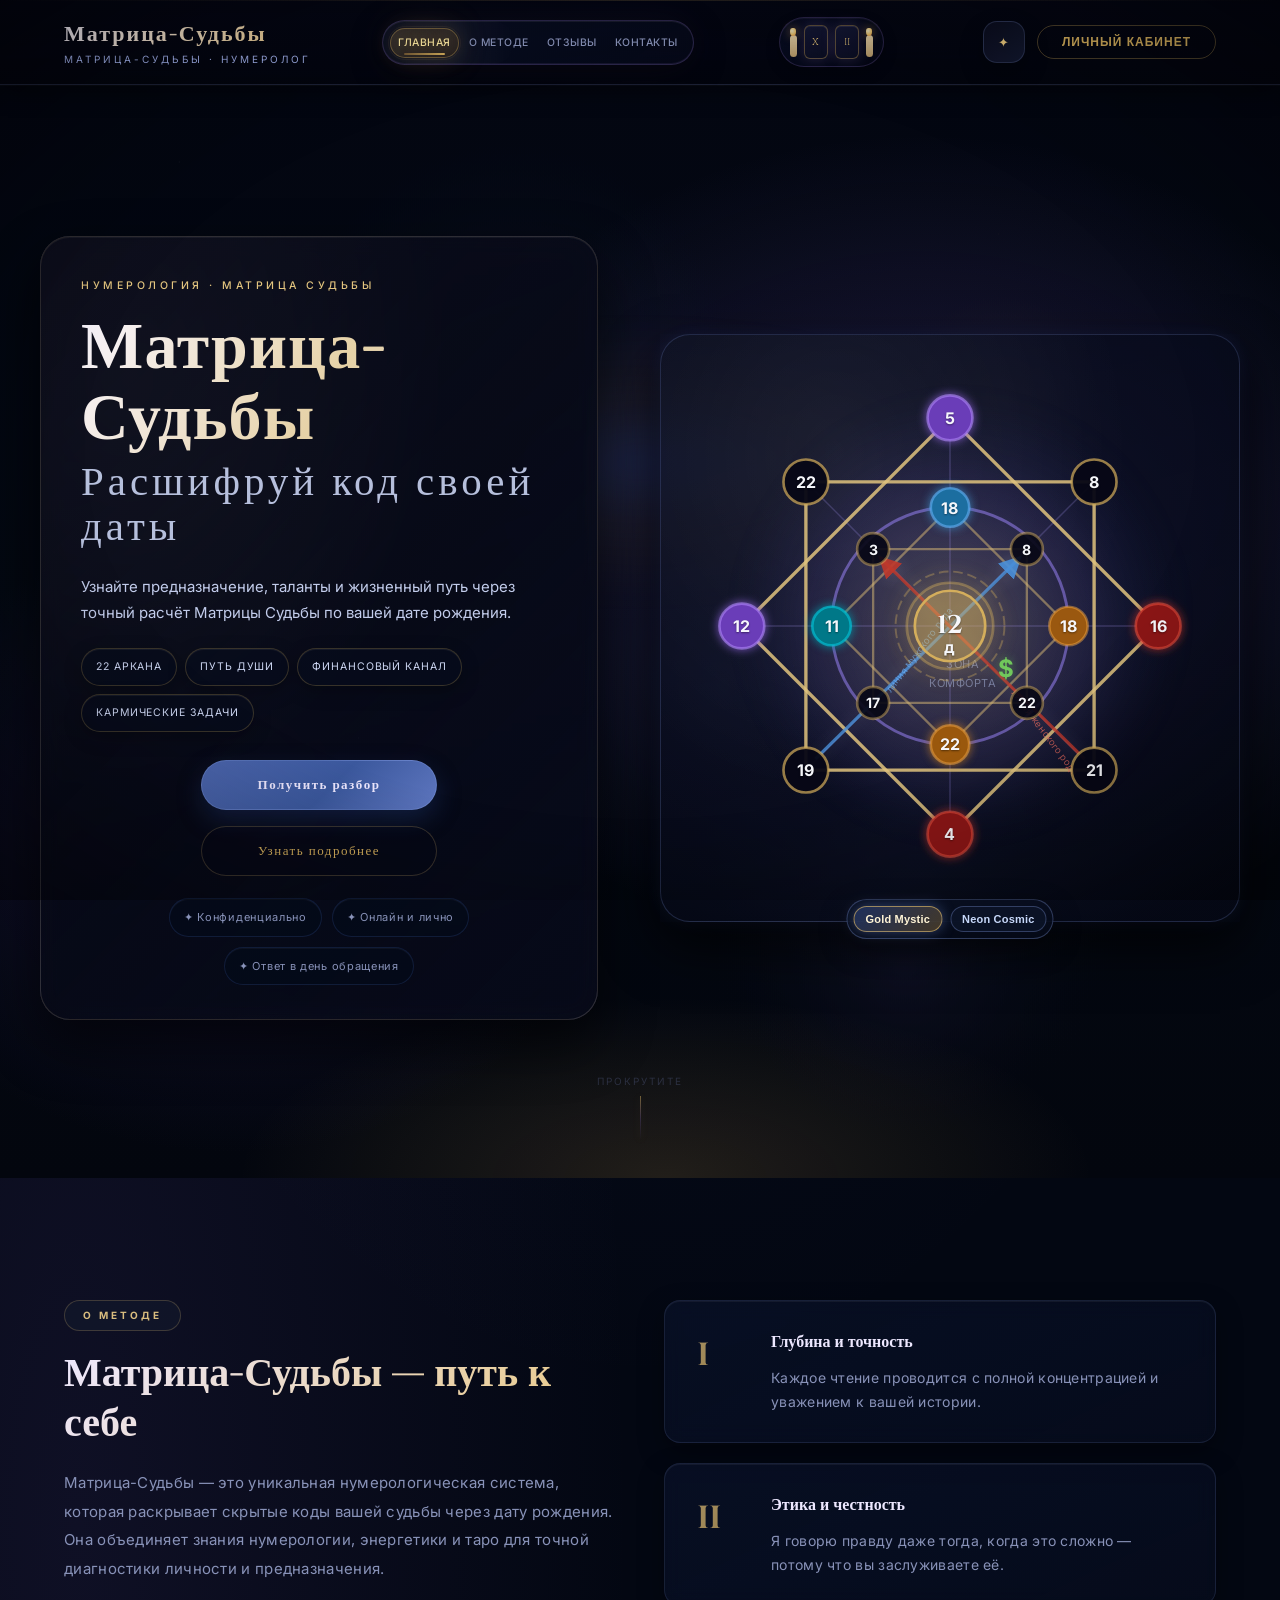
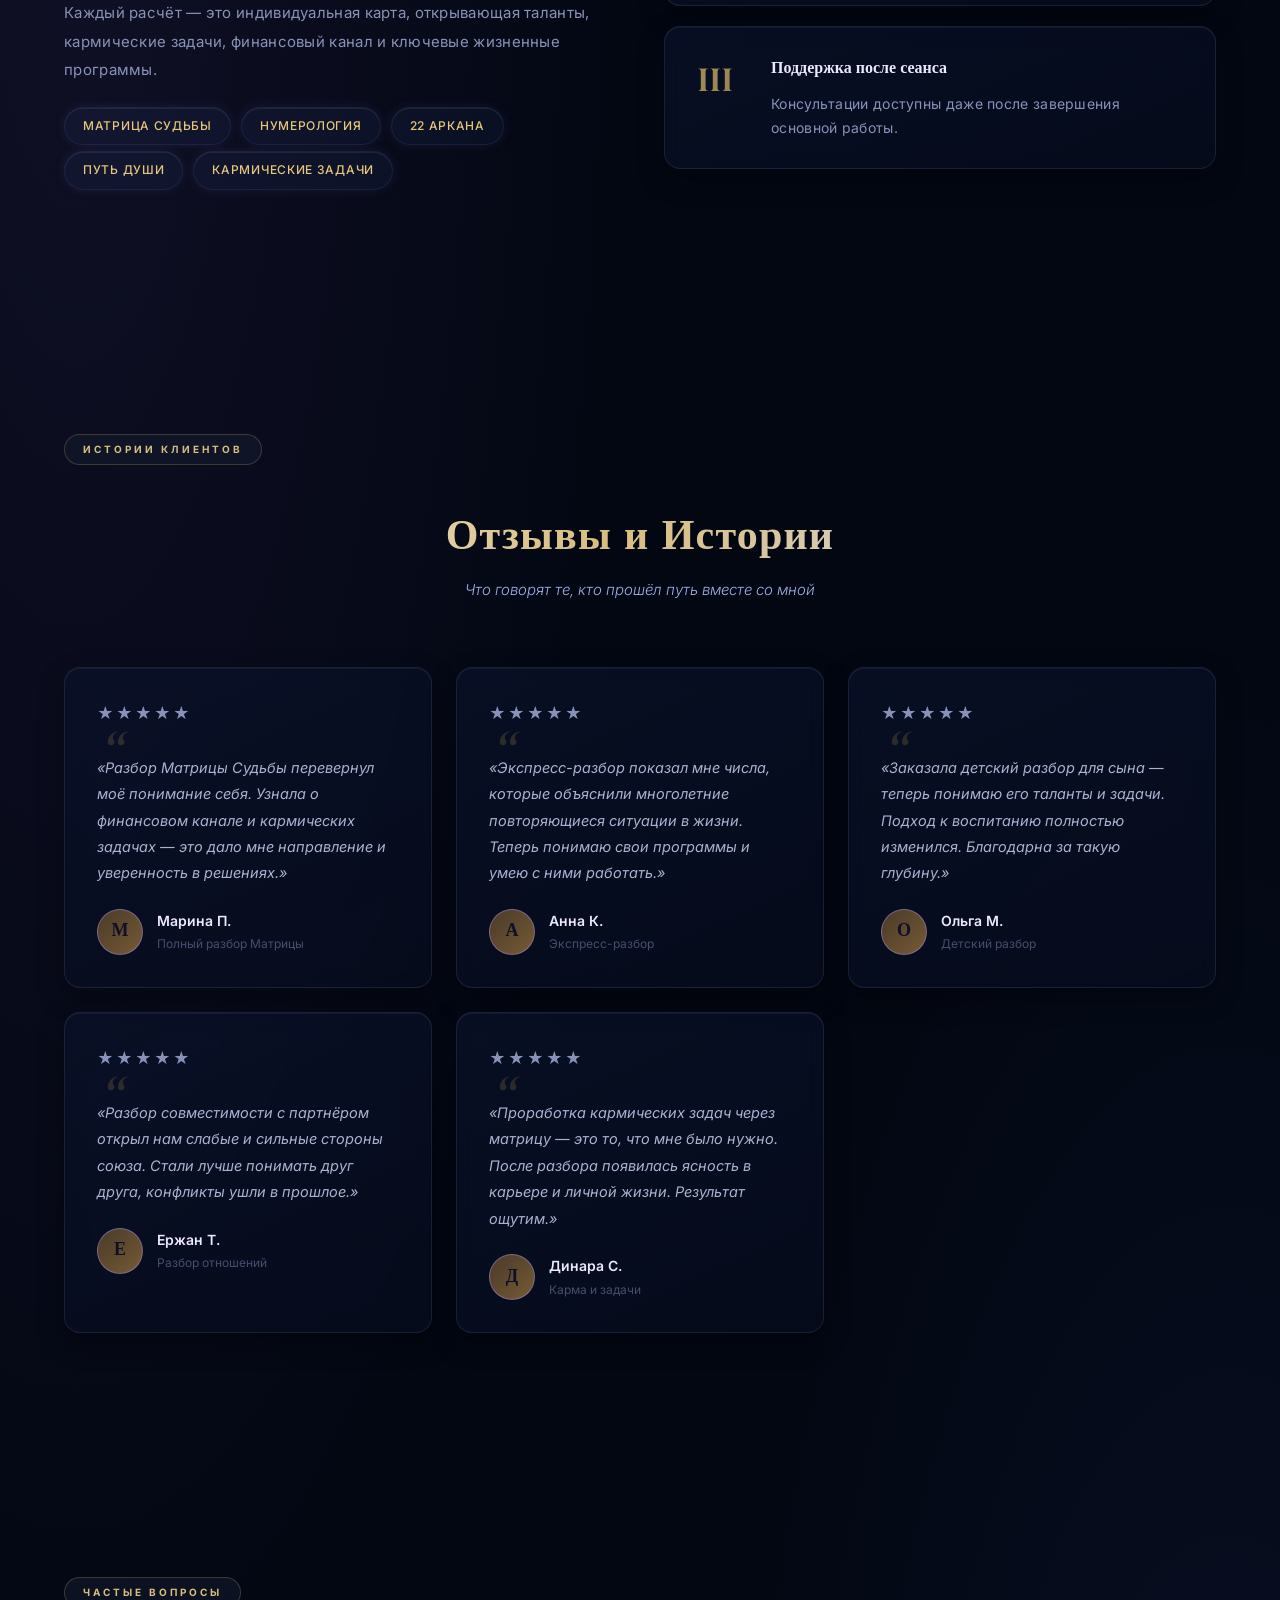
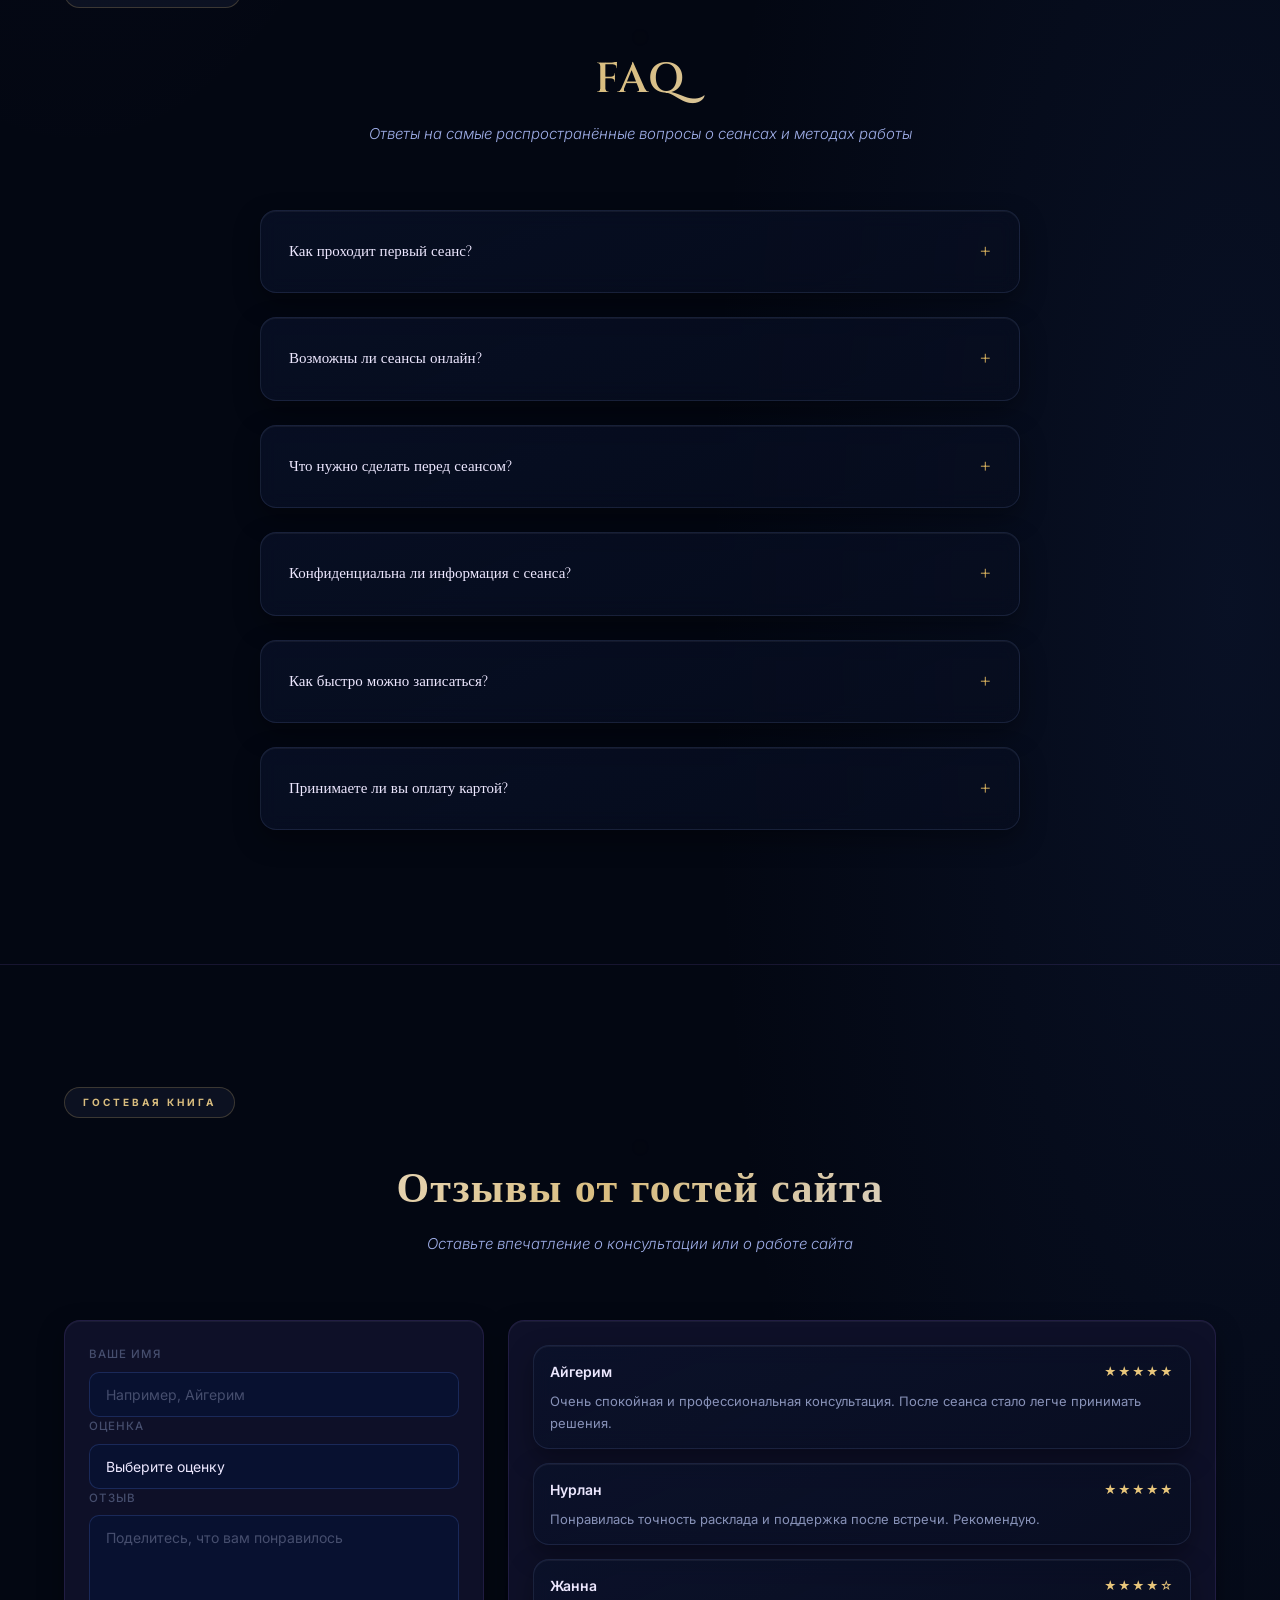
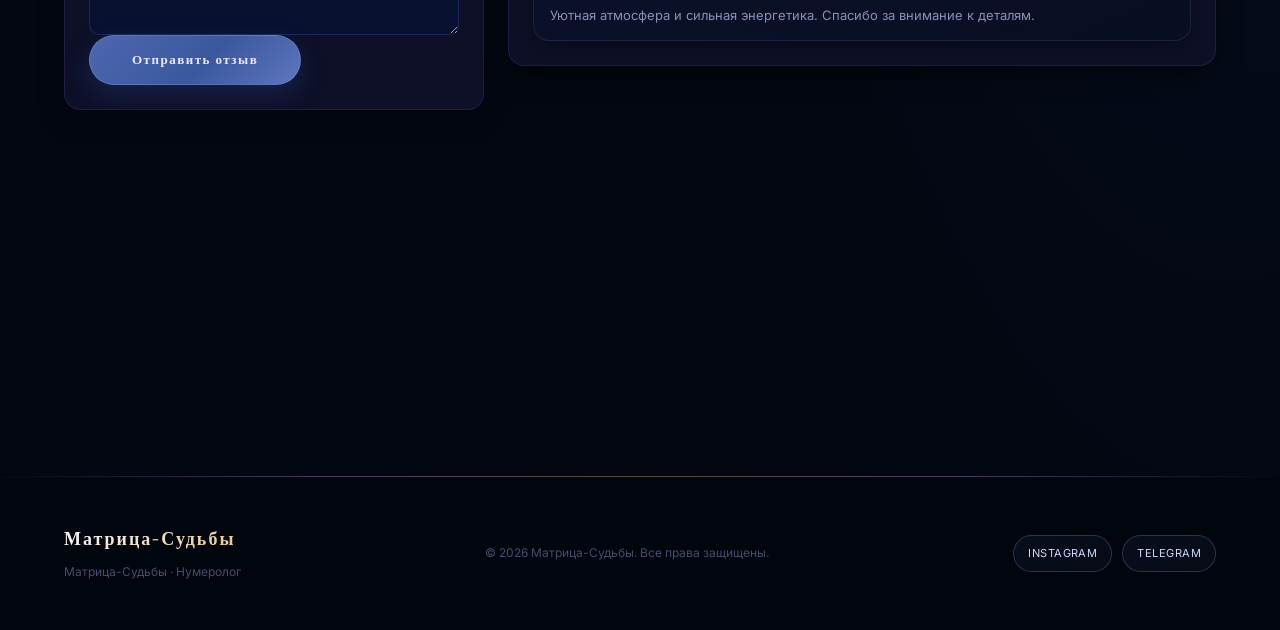
==== commit 6ce383b8: "Copilot CLI session ecb26b23-1365-491c-9c24-1da021707b3f changes" ====
--- a/index.html
+++ b/index.html
@@ -1,17 +1,17 @@
-﻿<!DOCTYPE html>
+<!DOCTYPE html>
 <html lang="ru">
 <head>
     <meta charset="UTF-8">
     <meta name="viewport" content="width=device-width, initial-scale=1.0">
-    <title>Матрицы Судьбы — Нумерология & Матрица Судьбы</title>
-    <meta name="description" content="Матрицы Судьбы — нумерология, расчёт матрицы по дате рождения. Расчёт матрицы по дате рождения, энергетическое очищение, таро. Запись онлайн.">
-    <meta name="keywords" content="экстрасенс, таро, рейки, астрология, энергетическое очищение, гадание, духовная консультация">
-    <meta name="author" content="Матрицы Судьбы">
+    <title>Матрица-Судьбы — Нумерология & Матрица-Судьбы</title>
+    <meta name="description" content="Матрица-Судьбы — нумерология и расчёт матрицы по дате рождения. Узнайте предназначение, путь души, кармические задачи и финансовый канал. Онлайн-разбор.">
+    <meta name="keywords" content="матрица судьбы, нумерология, расчёт матрицы, дата рождения, путь души, 22 аркана, кармические задачи, финансовый канал, предназначение">
+    <meta name="author" content="Матрица-Судьбы">
     <meta name="robots" content="index, follow">
     <link rel="canonical" href="https://abdramanovtimur71-ux.github.io/---/">
 
     <!-- Open Graph -->
-    <meta property="og:title" content="Матрицы Судьбы — Нумерология &amp; Матрица Судьбы">
+    <meta property="og:title" content="Матрица-Судьбы — Нумерология &amp; Матрица-Судьбы">
     <meta property="og:description" content="Таро, духовные практики, рейки и энергетическое очищение. Более 15 лет практики. Запишитесь на сеанс онлайн.">
     <meta property="og:type" content="website">
     <meta property="og:url" content="https://abdramanovtimur71-ux.github.io/---/">
@@ -19,11 +19,11 @@
     <meta property="og:image:width" content="1200">
     <meta property="og:image:height" content="630">
     <meta property="og:locale" content="ru_RU">
-    <meta property="og:site_name" content="Матрицы Судьбы">
+    <meta property="og:site_name" content="Матрица-Судьбы">
 
     <!-- Twitter Card -->
     <meta name="twitter:card" content="summary_large_image">
-    <meta name="twitter:title" content="Матрицы Судьбы — Нумерология &amp; Матрица Судьбы">
+    <meta name="twitter:title" content="Матрица-Судьбы — Нумерология &amp; Матрица-Судьбы">
     <meta name="twitter:description" content="Таро, духовные практики, рейки и энергетическое очищение. Более 15 лет практики.">
     <meta name="twitter:image" content="">
 
@@ -45,7 +45,7 @@
     {
       "@context": "https://schema.org",
       "@type": "LocalBusiness",
-    "name": "Матрицы Судьбы — Нумерология и Матрица Судьбы",
+    "name": "Матрица-Судьбы — Нумерология и Матрица-Судьбы",
       "description": "Профессиональный экстрасенс. Таро, контакт с духами, энергетическое очищение, рейки, астрология.",
     "url": "https://abdramanovtimur71-ux.github.io/---/",
     "image": "",
@@ -62,10 +62,9 @@
     }
     </script>
 
-    <link rel="stylesheet" href="styles_dark.css?v=20260721c">
+    <link rel="stylesheet" href="styles_dark.css?v=20260720e">
 </head>
 <body>
-
     <!-- Пропустить навигацию (доступность) -->
     <a href="#home" class="skip-to-main">Перейти к основному контенту</a>
 
@@ -80,7 +79,7 @@
     <div class="preloader" id="preloader">
         <div class="preloader-inner">
             <div class="preloader-crystal">✦</div>
-            <div class="preloader-text">Матрицы Судьбы</div>
+            <div class="preloader-text">Матрица-Судьбы</div>
             <div class="preloader-bar"><div class="preloader-fill"></div></div>
         </div>
     </div>
@@ -89,16 +88,13 @@
     <nav class="navbar" id="navbar">
         <div class="container">
             <div class="logo" onclick="openAdminAccess()" title="Вход для администратора">
-                <span class="logo-text" onclick="openAdminAccess()" title="Вход для администратора">Матрицы Судьбы</span>
-                <span class="logo-subtitle">Матрицы Судьбы · Нумеролог</span>
+                <span class="logo-text" onclick="openAdminAccess()" title="Вход для администратора">Матрица-Судьбы</span>
+                <span class="logo-subtitle">Матрица-Судьбы · Нумеролог</span>
             </div>
             <ul class="nav-links" id="navLinks" role="list">
                 <li><a href="#home" class="nav-link">Главная</a></li>
-                <li><a href="#about" class="nav-link">О мастере</a></li>
-                <li><a href="#mediumship" class="nav-link">Услуги</a></li>
-                <li><a href="#session-planner" class="nav-link">Диагностика</a></li>
+                <li><a href="#about" class="nav-link">О методе</a></li>
                 <li><a href="#testimonials" class="nav-link">Отзывы</a></li>
-                <li><a href="#blog" class="nav-link">Блог</a></li>
                 <li><a href="#contact" class="nav-link">Контакты</a></li>
             </ul>
             <div class="nav-oracle" aria-hidden="true">
@@ -111,8 +107,34 @@
                 <span></span><span></span><span></span>
             </button>
             <div class="nav-actions">
-                <button class="theme-toggle" id="themeToggle" onclick="toggleTheme()" title="Сменить тему">☀</button>
+                <div class="nav-prefs">
+                    <button class="nav-prefs-toggle" id="navPrefsToggle" type="button" aria-label="Открыть настройки атмосферы" aria-expanded="false" aria-controls="navPrefsPanel">✦</button>
+                    <div class="nav-prefs-panel" id="navPrefsPanel" aria-label="Настройки атмосферы" hidden>
+                        <div class="motion-switcher" id="motionSwitcher" aria-label="Интенсивность анимаций">
+                            <button class="motion-btn" data-motion="soft" type="button">Soft</button>
+                            <button class="motion-btn active" data-motion="normal" type="button">Normal</button>
+                            <button class="motion-btn" data-motion="cinema" type="button">Cinema</button>
+                        </div>
+                        <div class="atmo-switcher" id="atmoSwitcher" aria-label="Режим атмосферы">
+                            <button class="atmo-btn active" data-atmo="ritual" type="button">Ritual</button>
+                            <button class="atmo-btn" data-atmo="lunar" type="button">Lunar</button>
+                            <button class="atmo-btn" data-atmo="oracle" type="button">Oracle</button>
+                        </div>
+                    </div>
+                </div>
                 <button class="login-btn" onclick="openLoginModal()">Личный кабинет</button>
+                <div id="userProfile" class="user-profile hidden">
+                    <div class="profile-avatar" id="profileAvatar" onclick="toggleProfileMenu(event)">A</div>
+                    <div class="profile-menu">
+                        <a href="dashboard.html" class="profile-link">◈ Мой кабинет</a>
+                        <a href="dashboard.html#profile" class="profile-link">✦ Профиль</a>
+                        <a href="dashboard.html#sessions" class="profile-link">☽ Мои сеансы</a>
+                        <a href="dashboard.html#subscription" class="profile-link">⬡ Подписка</a>
+                        <a href="dashboard.html#settings" class="profile-link">⚙ Настройки</a>
+                        <hr>
+                        <a href="#" class="profile-link" onclick="logout()">→ Выйти</a>
+                    </div>
+                </div>
             </div>
         </div>
     </nav>
@@ -124,18 +146,15 @@
     <aside class="mobile-drawer" id="mobileDrawer" aria-label="Мобильное меню" aria-hidden="true">
         <div class="drawer-header">
             <div class="drawer-logo">
-                <span class="drawer-logo-text">Матрицы Судьбы</span>
-                <span class="drawer-logo-sub">Экстрасенс · Нумеролог</span>
+                <span class="drawer-logo-text">Матрица-Судьбы</span>
+                <span class="drawer-logo-sub">Нумеролог · Матрица Судьбы</span>
             </div>
             <button class="drawer-close" onclick="toggleMobileMenu()" aria-label="Закрыть меню">✕</button>
         </div>
         <nav class="drawer-nav" role="navigation">
             <a href="#home"            class="drawer-link" onclick="toggleMobileMenu()"><span class="dl-icon">⟡</span>Главная</a>
-            <a href="#about"           class="drawer-link" onclick="toggleMobileMenu()"><span class="dl-icon">✦</span>О мастере</a>
-            <a href="#mediumship"      class="drawer-link" onclick="toggleMobileMenu()"><span class="dl-icon">◈</span>Услуги</a>
-            <a href="#session-planner" class="drawer-link" onclick="toggleMobileMenu()"><span class="dl-icon">⬡</span>Диагностика</a>
+            <a href="#about"           class="drawer-link" onclick="toggleMobileMenu()"><span class="dl-icon">✦</span>О методе</a>
             <a href="#testimonials"    class="drawer-link" onclick="toggleMobileMenu()"><span class="dl-icon">✧</span>Отзывы</a>
-            <a href="#blog"            class="drawer-link" onclick="toggleMobileMenu()"><span class="dl-icon">◉</span>Блог</a>
             <a href="#contact"         class="drawer-link" onclick="toggleMobileMenu()"><span class="dl-icon">☽</span>Контакты</a>
         </nav>
         <button class="drawer-cta" onclick="scrollToSection('#booking'); toggleMobileMenu()">Записаться на сеанс</button>
@@ -157,115 +176,21 @@
 
     <!-- Герой -->
     <section id="home" class="hero">
-        <!-- Мистический сигил -->
-        <div class="hero-sigil" aria-hidden="true"></div>
-        <!-- Декоративные руны -->
-        <span class="hero-rune" style="--rdelay:0s;--rdur:9s;--rfont:18px;--rop:0.20;--ry:-10px;--rrot:-15deg;top:18%;left:12%">✦</span>
-        <span class="hero-rune" style="--rdelay:2.5s;--rdur:11s;--rfont:13px;--rop:0.15;--ry:-8px;--rrot:10deg;top:72%;left:8%">⬡</span>
-        <span class="hero-rune" style="--rdelay:1.2s;--rdur:8s;--rfont:16px;--rop:0.18;--ry:-12px;--rrot:5deg;top:25%;right:10%">◈</span>
-        <span class="hero-rune" style="--rdelay:4s;--rdur:12s;--rfont:11px;--rop:0.14;--ry:-6px;--rrot:-8deg;top:68%;right:14%">✧</span>
-        <span class="hero-rune" style="--rdelay:3s;--rdur:10s;--rfont:20px;--rop:0.12;--ry:-9px;--rrot:0deg;top:45%;left:4%">⟡</span>
-        <!-- Реалистичные свечи -->
-        <div class="hero-candles" aria-hidden="true">
-            <div class="mystic-candle candle-l">
-                <div class="candle-smoke"></div>
-                <div class="candle-smoke" style="animation-delay:2s;left:55%"></div>
-                <div class="candle-flame"></div>
-                <div class="candle-body">
-                    <div class="candle-drip"></div>
-                    <div class="candle-drip"></div>
-                    <div class="candle-drip"></div>
-                </div>
-                <div class="candle-light-pool"></div>
-                <div class="candle-holder"></div>
-            </div>
-            <div class="mystic-candle candle-r">
-                <div class="candle-smoke"></div>
-                <div class="candle-smoke" style="animation-delay:1.8s;left:45%"></div>
-                <div class="candle-flame"></div>
-                <div class="candle-body">
-                    <div class="candle-drip"></div>
-                    <div class="candle-drip"></div>
-                    <div class="candle-drip"></div>
-                </div>
-                <div class="candle-light-pool"></div>
-                <div class="candle-holder"></div>
-            </div>
-        </div>
-        <!-- Карты Таро -->
-        <div class="hero-tarot-scene" aria-hidden="true">
-            <div class="tarot-scene-card tsc-1">
-                <div class="tsc-back">
-                    <span class="tsc-corner tsc-corner-tl"></span>
-                    <span class="tsc-corner tsc-corner-tr"></span>
-                    <span class="tsc-corner tsc-corner-bl"></span>
-                    <span class="tsc-corner tsc-corner-br"></span>
-                </div>
-                <div class="tsc-front">
-                    <span class="tsc-num">XVIII</span>
-                    <span class="tsc-icon">☽</span>
-                    <span class="tsc-name">La Lune</span>
-                </div>
-            </div>
-            <div class="tarot-scene-card tsc-2">
-                <div class="tsc-back">
-                    <span class="tsc-corner tsc-corner-tl"></span>
-                    <span class="tsc-corner tsc-corner-tr"></span>
-                    <span class="tsc-corner tsc-corner-bl"></span>
-                    <span class="tsc-corner tsc-corner-br"></span>
-                </div>
-                <div class="tsc-front">
-                    <span class="tsc-num">XIII</span>
-                    <span class="tsc-icon">✝</span>
-                    <span class="tsc-name">La Morte</span>
-                </div>
-            </div>
-            <div class="tarot-scene-card tsc-3">
-                <div class="tsc-back">
-                    <span class="tsc-corner tsc-corner-tl"></span>
-                    <span class="tsc-corner tsc-corner-tr"></span>
-                    <span class="tsc-corner tsc-corner-bl"></span>
-                    <span class="tsc-corner tsc-corner-br"></span>
-                </div>
-                <div class="tsc-front">
-                    <span class="tsc-num">XIX</span>
-                    <span class="tsc-icon">☀</span>
-                    <span class="tsc-name">Le Soleil</span>
-                </div>
-            </div>
-        </div>
-        <!-- Карты Таро (левая сторона) -->
-        <div class="hero-tarot" aria-hidden="true">
-            <div class="tarot-card card-back"><span>☽</span></div>
-            <div class="tarot-card card-mid"><span>✦</span></div>
-            <div class="tarot-card card-front"><span>⟡</span></div>
-        </div>
-        <!-- Реалистичные свечи по бокам — улучшенные -->
-        <div class="hero-candles hero-side-candles" aria-hidden="true">
-            <div class="hero-candle hero-candle-left">
-                <div class="flame"></div>
-                <div class="candle-drip candle-drip1"></div>
-                <div class="candle-drip candle-drip2"></div>
-            </div>
-            <div class="hero-candle hero-candle-right">
-                <div class="flame"></div>
-                <div class="candle-drip candle-drip3"></div>
-            </div>
-        </div>
-        <div class="hero-stars" aria-hidden="true">
-            <span class="hstar"></span><span class="hstar"></span><span class="hstar"></span>
-            <span class="hstar"></span><span class="hstar"></span><span class="hstar"></span>
-            <span class="hstar"></span><span class="hstar"></span><span class="hstar"></span>
-            <span class="hstar"></span><span class="hstar"></span><span class="hstar"></span>
-        </div>
+        <canvas class="hero-nebula-canvas" id="heroNebulaCanvas" aria-hidden="true"></canvas>
         <div class="hero-inner container">
             <div class="hero-content">
-                <span class="hero-eyebrow">Доверьтесь высшим силам</span>
-                <h1 class="hero-title">Матрицы Судьбы<br><span class="hero-title-sub">Нумерология & Матрица Судьбы</span></h1>
-                <p class="hero-subtitle">Расчёт матрицы судьбы по дате рождения, нумерология, связь с незримым миром — более 15 лет духовной практики</p>
+                <span class="hero-kicker">Нумерология · Матрица Судьбы</span>
+                <h1 class="hero-title">Матрица-Судьбы<br><span class="hero-title-sub">Расшифруй код своей даты</span></h1>
+                <p class="hero-desc">Узнайте предназначение, таланты и жизненный путь через точный расчёт Матрицы Судьбы по вашей дате рождения.</p>
+                <div class="hero-destiny-chips">
+                    <span class="destiny-chip">22 аркана</span>
+                    <span class="destiny-chip">Путь Души</span>
+                    <span class="destiny-chip">Финансовый канал</span>
+                    <span class="destiny-chip">Кармические задачи</span>
+                </div>
                 <div class="hero-actions">
-                    <button class="btn-primary" onclick="scrollToSection('#booking')">Записаться на сеанс</button>
-                    <button class="btn-secondary" onclick="scrollToSection('#mediumship')">Узнать об услугах</button>
+                    <button class="btn-primary" onclick="handleHeroMatrixCTA()">Получить разбор</button>
+                    <button class="btn-secondary" onclick="scrollToSection('#testimonials')">Узнать подробнее</button>
                 </div>
                 <div class="hero-trust-strip">
                     <span>✦ Конфиденциально</span>
@@ -273,12 +198,120 @@
                     <span>✦ Ответ в день обращения</span>
                 </div>
             </div>
-            <div class="hero-portrait-wrap" aria-hidden="true" style="display:none">
-                <div class="hero-portrait-frame">
-                    <div class="hpf-glow"></div>
-                    <div class="hpf-ring hpf-ring1" aria-hidden="true"></div>
-                    <div class="hpf-ring hpf-ring2" aria-hidden="true"></div>
-                    <div class="hpf-badge">✦ 15 лет практики ✦</div>
+            <div class="hero-viz-col">
+                <div class="hero-matrix-viz theme-gold" id="heroMatrixViz">
+                    <svg class="matrix-svg" viewBox="-18 -18 336 336" xmlns="http://www.w3.org/2000/svg">
+                        <defs>
+                            <radialGradient id="mgBg" cx="50%" cy="50%" r="50%">
+                                <stop offset="0%" stop-color="#D4AE5C" stop-opacity="0.18"/>
+                                <stop offset="60%" stop-color="#7B4FC7" stop-opacity="0.07"/>
+                                <stop offset="100%" stop-color="#050507" stop-opacity="0"/>
+                            </radialGradient>
+                            <filter id="mgGlow" x="-60%" y="-60%" width="220%" height="220%">
+                                <feGaussianBlur stdDeviation="3" result="b"/>
+                                <feMerge><feMergeNode in="b"/><feMergeNode in="SourceGraphic"/></feMerge>
+                            </filter>
+                            <filter id="mgGlowLg" x="-100%" y="-100%" width="300%" height="300%">
+                                <feGaussianBlur stdDeviation="7" result="b"/>
+                                <feMerge><feMergeNode in="b"/><feMergeNode in="SourceGraphic"/></feMerge>
+                            </filter>
+                            <marker id="mgArrB" markerWidth="7" markerHeight="7" refX="5" refY="3.5" orient="auto">
+                                <polygon points="0 0, 7 3.5, 0 7" fill="rgba(74,144,217,0.9)"/>
+                            </marker>
+                            <marker id="mgArrR" markerWidth="7" markerHeight="7" refX="5" refY="3.5" orient="auto">
+                                <polygon points="0 0, 7 3.5, 0 7" fill="rgba(192,57,43,0.9)"/>
+                            </marker>
+                        </defs>
+
+                        <!-- Background glow -->
+                        <circle cx="150" cy="150" r="148" fill="url(#mgBg)"/>
+
+                        <!-- ── STRUCTURE LINES ── -->
+                        <!-- Cross (vertical + horizontal) -->
+                        <line class="mg-cross" x1="150" y1="20" x2="150" y2="280"/>
+                        <line class="mg-cross" x1="20" y1="150" x2="280" y2="150"/>
+                        <!-- Diagonals through outer square corners -->
+                        <line class="mg-cross" x1="60" y1="60" x2="240" y2="240"/>
+                        <line class="mg-cross" x1="240" y1="60" x2="60" y2="240"/>
+                        <!-- Inner square -->
+                        <polygon class="mg-is" points="102,102 198,102 198,198 102,198"/>
+                        <!-- Inner diamond -->
+                        <polygon class="mg-id" points="150,76 224,150 150,224 76,150"/>
+                        <!-- Big inscribed circle -->
+                        <circle class="mg-circ" cx="150" cy="150" r="74"/>
+                        <!-- Outer square -->
+                        <polygon class="mg-os" points="60,60 240,60 240,240 60,240"/>
+                        <!-- Outer diamond -->
+                        <polygon class="mg-od" points="150,20 280,150 150,280 20,150"/>
+
+                        <!-- ── MASCULINE / FEMININE LINES ── -->
+                        <line class="mg-arrow-m" x1="66" y1="233" x2="192" y2="109" marker-end="url(#mgArrB)"/>
+                        <line class="mg-arrow-f" x1="234" y1="233" x2="108" y2="109" marker-end="url(#mgArrR)"/>
+
+                        <!-- Arrow text labels (rotated along arrows) -->
+                        <text class="mg-alabel" transform="translate(113,192) rotate(-53)">линия мужского рода</text>
+                        <text class="mg-alabel mg-alabel-r" transform="translate(188,192) rotate(53)">линия женского рода</text>
+
+                        <!-- ЗОНА КОМФОРТА + $ -->
+                        <text class="mg-zone" x="158" y="176">ЗОНА</text>
+                        <text class="mg-zone" x="158" y="188">КОМФОРТА</text>
+                        <text class="mg-dollar" x="185" y="182">$</text>
+
+                        <!-- ── OUTER DIAMOND NODES (cardinal directions) ── -->
+                        <!-- Top: purple, 10 -->
+                        <circle class="mn mn-purple" cx="150" cy="20" r="14" filter="url(#mgGlow)" style="animation-delay:0s"/>
+                        <text id="mn-top" class="mt" x="150" y="20">10</text>
+                        <!-- Right: dark-red, 6 -->
+                        <circle class="mn mn-red" cx="280" cy="150" r="14" filter="url(#mgGlow)" style="animation-delay:1.4s"/>
+                        <text id="mn-right" class="mt" x="280" y="150">6</text>
+                        <!-- Bottom: dark-red, 6 -->
+                        <circle class="mn mn-red" cx="150" cy="280" r="14" filter="url(#mgGlow)" style="animation-delay:2.8s"/>
+                        <text id="mn-bot" class="mt" x="150" y="280">6</text>
+                        <!-- Left: purple, 17 -->
+                        <circle class="mn mn-purple" cx="20" cy="150" r="14" filter="url(#mgGlow)" style="animation-delay:4.2s"/>
+                        <text id="mn-left" class="mt" x="20" y="150">17</text>
+
+                        <!-- ── OUTER SQUARE NODES (diagonal corners) ── -->
+                        <circle class="mn mn-dark" cx="60" cy="60" r="14" style="animation-delay:0.7s"/>
+                        <text id="mn-tl" class="mt mt-gold" x="60" y="60">9</text>
+                        <circle class="mn mn-dark" cx="240" cy="60" r="14" style="animation-delay:2.1s"/>
+                        <text id="mn-tr" class="mt mt-gold" x="240" y="60">16</text>
+                        <circle class="mn mn-dark" cx="240" cy="240" r="14" style="animation-delay:3.5s"/>
+                        <text id="mn-br" class="mt mt-gold" x="240" y="240">12</text>
+                        <circle class="mn mn-dark" cx="60" cy="240" r="14" style="animation-delay:4.9s"/>
+                        <text id="mn-bl" class="mt mt-gold" x="60" y="240">5</text>
+
+                        <!-- ── INNER DIAMOND NODES ── -->
+                        <circle class="mn mn-blue" cx="150" cy="76" r="12" filter="url(#mgGlow)" style="animation-delay:0.5s"/>
+                        <text id="mn-itop" class="mt" x="150" y="76">5</text>
+                        <circle class="mn mn-orange" cx="224" cy="150" r="12" style="animation-delay:1.9s"/>
+                        <text id="mn-iright" class="mt" x="224" y="150">6</text>
+                        <circle class="mn mn-orange" cx="150" cy="224" r="12" filter="url(#mgGlow)" style="animation-delay:3.3s"/>
+                        <text id="mn-ibot" class="mt" x="150" y="224">18</text>
+                        <circle class="mn mn-cyan" cx="76" cy="150" r="12" filter="url(#mgGlow)" style="animation-delay:4.7s"/>
+                        <text id="mn-ileft" class="mt" x="76" y="150">11</text>
+
+                        <!-- ── INNER SQUARE NODES (small) ── -->
+                        <circle class="mn mn-sm" cx="102" cy="102" r="10"/>
+                        <text id="mn-s1" class="mt mt-sm" x="102" y="102">3</text>
+                        <circle class="mn mn-sm" cx="198" cy="102" r="10"/>
+                        <text id="mn-s2" class="mt mt-sm" x="198" y="102">8</text>
+                        <circle class="mn mn-sm" cx="198" cy="198" r="10"/>
+                        <text id="mn-s3" class="mt mt-sm" x="198" y="198">22</text>
+                        <circle class="mn mn-sm" cx="102" cy="198" r="10"/>
+                        <text id="mn-s4" class="mt mt-sm" x="102" y="198">17</text>
+
+                        <!-- ── CENTER ── -->
+                        <circle class="mg-center-ring" cx="150" cy="150" r="34"/>
+                        <circle class="mn mn-center-out" cx="150" cy="150" r="27" filter="url(#mgGlowLg)"/>
+                        <circle class="mn mn-center" cx="150" cy="150" r="22"/>
+                        <text id="mn-center" class="mt mt-center" x="150" y="150">12</text>
+                        <text class="mt mt-sub" x="150" y="163">д</text>
+                    </svg>
+                    <div class="hero-matrix-theme-switch" role="group" aria-label="Тема матрицы">
+                        <button type="button" class="matrix-theme-btn is-active" data-theme="gold">Gold Mystic</button>
+                        <button type="button" class="matrix-theme-btn" data-theme="neon">Neon Cosmic</button>
+                    </div>
                 </div>
             </div>
         </div>
@@ -303,29 +336,15 @@
                 </div>
                 <div class="about-text">
                     <span class="section-label">О методе</span>
-                    <h2>Матрицы Судьбы — путь к себе</h2>
-                    <p>Матрицы Судьбы — это уникальная нумерологическая система, которая раскрывает скрытые коды вашей судьбы через дату рождения. Она объединяет знания нумерологии, энергетики и таро для точной диагностики личности и предназначения.</p>
+                    <h2>Матрица-Судьбы — путь к себе</h2>
+                    <p>Матрица-Судьбы — это уникальная нумерологическая система, которая раскрывает скрытые коды вашей судьбы через дату рождения. Она объединяет знания нумерологии, энергетики и таро для точной диагностики личности и предназначения.</p>
                     <p>Каждый расчёт — это индивидуальная карта, открывающая таланты, кармические задачи, финансовый канал и ключевые жизненные программы.</p>
                     <div>
-                        <span class="about-tag">Таро</span>
-                        <span class="about-tag">Духовные практики</span>
-                        <span class="about-tag">Рейки</span>
-                        <span class="about-tag">Астрология</span>
-                        <span class="about-tag">Энергетика</span>
-                    </div>
-                    <div class="about-stats">
-                        <div class="about-stat">
-                            <span class="about-stat-num">1800+</span>
-                            <p>Клиентов</p>
-                        </div>
-                        <div class="about-stat">
-                            <span class="about-stat-num">15</span>
-                            <p>Лет опыта</p>
-                        </div>
-                        <div class="about-stat">
-                            <span class="about-stat-num">99%</span>
-                            <p>Рекомендуют</p>
-                        </div>
+                        <span class="about-tag">Матрица Судьбы</span>
+                        <span class="about-tag">Нумерология</span>
+                        <span class="about-tag">22 аркана</span>
+                        <span class="about-tag">Путь Души</span>
+                        <span class="about-tag">Кармические задачи</span>
                     </div>
                 </div>
                 <div class="about-card-stack">
@@ -339,243 +358,17 @@
                     <div class="about-feat-card">
                         <span class="feat-num">II</span>
                         <div class="feat-body">
-                            <h4>Конфиденциальность</h4>
-                            <p>Всё сказанное на сеансе остаётся между нами. Полная приватность гарантирована.</p>
+                            <h4>Этика и честность</h4>
+                            <p>Я говорю правду даже тогда, когда это сложно — потому что вы заслуживаете её.</p>
                         </div>
                     </div>
                     <div class="about-feat-card">
                         <span class="feat-num">III</span>
                         <div class="feat-body">
-                            <h4>Этика и честность</h4>
-                            <p>Я говорю правду даже тогда, когда это сложно — потому что вы заслуживаете её.</p>
-                        </div>
-                    </div>
-                    <div class="about-feat-card">
-                        <span class="feat-num">IV</span>
-                        <div class="feat-body">
                             <h4>Поддержка после сеанса</h4>
                             <p>Консультации доступны даже после завершения основной работы.</p>
                         </div>
                     </div>
-                </div>
-            </div>
-        </div>
-    </section>
-
-    <!-- Статистика -->
-    <section class="stats">
-        <div class="container">
-            <div class="stat-item">
-                <span class="stat-number" data-target="1800">0</span>
-                <p>Довольных клиентов</p>
-            </div>
-            <div class="stat-item">
-                <span class="stat-number" data-target="4200">0</span>
-                <p>Проведённых сеансов</p>
-            </div>
-            <div class="stat-item">
-                <span class="stat-number" data-target="15">0</span>
-                <p>Лет практики</p>
-            </div>
-            <div class="stat-item">
-                <span class="stat-number" data-target="24">0</span>
-                <p>Поддержка 24/7</p>
-            </div>
-        </div>
-    </section>
-
-    <!-- Как это работает -->
-    <section id="process" class="process">
-        <div class="container">
-            <span class="section-label">Просто и понятно</span>
-            <h2 class="section-title">Как это работает</h2>
-            <p class="section-subtitle">Четыре шага к ясности и исцелению</p>
-            <div class="process-steps">
-                <div class="process-step slide-in">
-                    <div class="step-num">01</div>
-                    <div class="step-icon">📝</div>
-                    <h3>Запись</h3>
-                    <p>Заполните форму или напишите в WhatsApp — я отвечу в течение часа и подберу удобное время.</p>
-                </div>
-                <div class="process-connector" aria-hidden="true">✦</div>
-                <div class="process-step slide-in">
-                    <div class="step-num">02</div>
-                    <div class="step-icon">💬</div>
-                    <h3>Описание</h3>
-                    <p>Опишите ситуацию кратко. Чем яснее запрос — тем точнее и глубже результат сеанса.</p>
-                </div>
-                <div class="process-connector" aria-hidden="true">✦</div>
-                <div class="process-step slide-in">
-                    <div class="step-num">03</div>
-                    <div class="step-icon">🔮</div>
-                    <h3>Сеанс</h3>
-                    <p>Онлайн или лично. Вы получаете ответы, рекомендации и энергетическую поддержку.</p>
-                </div>
-                <div class="process-connector" aria-hidden="true">✦</div>
-                <div class="process-step slide-in">
-                    <div class="step-num">04</div>
-                    <div class="step-icon">✦</div>
-                    <h3>Поддержка</h3>
-                    <p>После сеанса — краткие консультации и ответы на возникающие вопросы по вашей теме.</p>
-                </div>
-            </div>
-        </div>
-    </section>
-
-    <!-- Духовные Практики -->
-    <section id="mediumship" class="mediumship">
-        <div class="container">
-            <span class="section-label">Духовные практики</span>
-            <h2 class="section-title">Духовные Практики</h2>
-            <p class="section-subtitle">Духовное развитие и контакт с тонким миром</p>
-
-            <div class="mediumship-content">
-                <div class="mediumship-card slide-in">
-                    <span class="card-no">Услуга I</span>
-                    <div class="card-icon">🔮</div>
-                    <h3>Таро Чтение</h3>
-                    <p>Полное толкование карт Таро для понимания вашей судьбы, путей и возможностей развития.</p>
-                    <div class="card-features">
-                        <span class="feature">⏱ 30–60 мин</span>
-                        <span class="feature">◈ От 5 000 ₸</span>
-                    </div>
-                </div>
-
-                <div class="mediumship-card slide-in">
-                    <span class="card-no">Услуга II</span>
-                    <div class="card-icon">🕯</div>
-                    <h3>Контакт с Духами</h3>
-                    <p>Установление связи с близкими людьми, покинувшими этот мир. Получение жизненно важных посланий.</p>
-                    <div class="card-features">
-                        <span class="feature">⏱ 45–90 мин</span>
-                        <span class="feature">◈ От 10 000 ₸</span>
-                    </div>
-                </div>
-
-                <div class="mediumship-card slide-in">
-                    <span class="card-no">Услуга III</span>
-                    <div class="card-icon">✦</div>
-                    <h3>Энергетическое Очищение</h3>
-                    <p>Очистка энергетического поля от негативного воздействия, снятие порчи и сглаза. Восстановление гармонии.</p>
-                    <div class="card-features">
-                        <span class="feature">⏱ 60 мин</span>
-                        <span class="feature">◈ От 7 500 ₸</span>
-                    </div>
-                </div>
-
-                <div class="mediumship-card slide-in">
-                    <span class="card-no">Услуга IV</span>
-                    <div class="card-icon">☽</div>
-                    <h3>Астрологическая Консультация</h3>
-                    <p>Анализ натальной карты, предсказание благоприятных периодов и помощь в принятии ключевых решений.</p>
-                    <div class="card-features">
-                        <span class="feature">⏱ 60–90 мин</span>
-                        <span class="feature">◈ От 9 000 ₸</span>
-                    </div>
-                </div>
-
-                <div class="mediumship-card slide-in">
-                    <span class="card-no">Услуга V</span>
-                    <div class="card-icon">◈</div>
-                    <h3>Рейки Исцеление</h3>
-                    <p>Древняя техника энергетического исцеления для восстановления физического и психического здоровья.</p>
-                    <div class="card-features">
-                        <span class="feature">⏱ 45 мин</span>
-                        <span class="feature">◈ От 6 000 ₸</span>
-                    </div>
-                </div>
-
-                <div class="mediumship-card slide-in">
-                    <span class="card-no">Услуга VI</span>
-                    <div class="card-icon">⬡</div>
-                    <h3>Духовное Наставничество</h3>
-                    <p>Индивидуальная работа по развитию духовных способностей и внутреннему росту.</p>
-                    <div class="card-features">
-                        <span class="feature">⏱ 90 мин</span>
-                        <span class="feature">◈ От 12 500 ₸</span>
-                    </div>
-                </div>
-            </div>
-        </div>
-    </section>
-
-    <!-- Запись на Сеанс -->
-    <section id="booking" class="booking">
-        <div class="container">
-            <span class="section-label">Первый шаг</span>
-            <h2 class="section-title">Запись на прием</h2>
-            <p class="section-subtitle">Заполните форму и я свяжусь с вами для подтверждения</p>
-
-            <form class="booking-form" id="bookingFormElement">
-                <div class="form-row">
-                    <div class="form-group">
-                        <label>Ваше имя</label>
-                        <input id="bookingName" type="text" placeholder="Полное имя" required>
-                    </div>
-                    <div class="form-group">
-                        <label>Телефон</label>
-                        <input id="bookingPhone" type="tel" placeholder="+7 (000) 000-00-00" required>
-                    </div>
-                </div>
-                <div class="form-row">
-                    <div class="form-group">
-                        <label>Email</label>
-                        <input id="bookingEmail" type="email" placeholder="ваш@email.com" required>
-                    </div>
-                    <div class="form-group">
-                        <label>Тип услуги</label>
-                        <select id="bookingService" required>
-                            <option value="">Выберите услугу</option>
-                            <option value="tarot">Таро Чтение</option>
-                            <option value="spirits">Контакт с Духами</option>
-                            <option value="cleaning">Энергетическое Очищение</option>
-                            <option value="astro">Астрологическая Консультация</option>
-                            <option value="reiki">Рейки Исцеление</option>
-                            <option value="coaching">Духовное Наставничество</option>
-                        </select>
-                    </div>
-                </div>
-                <div class="form-row">
-                    <div class="form-group">
-                        <label>Желаемая дата</label>
-                        <input id="bookingDate" type="date" required>
-                    </div>
-                    <div class="form-group">
-                        <label>Желаемое время</label>
-                        <input id="bookingTime" type="time" required>
-                    </div>
-                </div>
-                <div class="slot-hints" id="mainBookingSlots"></div>
-                <div class="booking-insight" id="bookingInsight">
-                    <h3>Ваш оптимальный формат</h3>
-                    <p id="bookingInsightText">Выберите услугу, чтобы увидеть длительность, ориентир стоимости и подготовку к сеансу.</p>
-                    <div class="booking-insight-meta">
-                        <span id="bookingInsightDuration">Длительность: —</span>
-                        <span id="bookingInsightPrice">Стоимость: —</span>
-                    </div>
-                </div>
-                <div class="form-group full">
-                    <label>Опишите ситуацию (необязательно)</label>
-                    <textarea placeholder="Расскажите о том, что вас беспокоит..." rows="4"></textarea>
-                </div>
-                <button type="submit" class="submit-btn">Отправить заявку</button>
-            </form>
-
-            <div class="booking-info">
-                <div class="info-card">
-                    <span class="info-icon">✦</span>
-                    <h3>Конфиденциальность</h3>
-                    <p>Всё, что вы расскажете, останется строго между нами.</p>
-                </div>
-                <div class="info-card">
-                    <span class="info-icon">☽</span>
-                    <h3>Гибкий график</h3>
-                    <p>Выбирайте удобное время и формат — онлайн или лично.</p>
-                </div>
-                <div class="info-card">
-                    <span class="info-icon">◈</span>
-                    <h3>Поддержка</h3>
-                    <p>Консультации и ответы на вопросы доступны после сеанса.</p>
                 </div>
             </div>
         </div>
@@ -591,60 +384,60 @@
             <div class="testimonials-slider">
                 <div class="testimonial-card fade-in">
                     <div class="testimonial-stars">★★★★★</div>
-                    <p class="testimonial-text">«Мастер помогла мне разобраться в моей жизни. После первого сеанса по матрице судьбы я получила ясность в принятии важного решения. Спасибо за профессионализм и теплоту.»</p>
+                    <p class="testimonial-text">«Разбор Матрицы Судьбы перевернул моё понимание себя. Узнала о финансовом канале и кармических задачах — это дало мне направление и уверенность в решениях.»</p>
                     <div class="testimonial-author">
                         <div class="author-avatar">М</div>
                         <div>
                             <p class="author-name">Марина П.</p>
-                            <p class="author-service">Таро Чтение</p>
+                            <p class="author-service">Полный разбор Матрицы</p>
                         </div>
                     </div>
                 </div>
 
                 <div class="testimonial-card fade-in">
                     <div class="testimonial-stars">★★★★★</div>
-                    <p class="testimonial-text">«Контакт с моей бабушкой прошёл по-настоящему волшебно. Я чувствовала её присутствие. Мастер Матриц Судьбы обладает настоящим даром. Рекомендую всем.»</p>
+                    <p class="testimonial-text">«Экспресс-разбор показал мне числа, которые объяснили многолетние повторяющиеся ситуации в жизни. Теперь понимаю свои программы и умею с ними работать.»</p>
                     <div class="testimonial-author">
                         <div class="author-avatar">А</div>
                         <div>
                             <p class="author-name">Анна К.</p>
-                            <p class="author-service">Контакт с Духами</p>
+                            <p class="author-service">Экспресс-разбор</p>
                         </div>
                     </div>
                 </div>
 
                 <div class="testimonial-card fade-in">
                     <div class="testimonial-stars">★★★★★</div>
-                    <p class="testimonial-text">«После сеанса энергетического очищения я почувствовала себя совершенно обновлённой. Исчезли головные боли и депрессия. Благодарна Розе от всего сердца.»</p>
+                    <p class="testimonial-text">«Заказала детский разбор для сына — теперь понимаю его таланты и задачи. Подход к воспитанию полностью изменился. Благодарна за такую глубину.»</p>
                     <div class="testimonial-author">
                         <div class="author-avatar">О</div>
                         <div>
                             <p class="author-name">Ольга М.</p>
-                            <p class="author-service">Энергетическое Очищение</p>
+                            <p class="author-service">Детский разбор</p>
                         </div>
                     </div>
                 </div>
 
                 <div class="testimonial-card fade-in">
                     <div class="testimonial-stars">★★★★★</div>
-                    <p class="testimonial-text">«За 2 месяца подписки “Мудрый” моя тревожность снизилась, появилась структура и уверенность. Очень сильная поддержка и бережный подход.»</p>
+                    <p class="testimonial-text">«Разбор совместимости с партнёром открыл нам слабые и сильные стороны союза. Стали лучше понимать друг друга, конфликты ушли в прошлое.»</p>
                     <div class="testimonial-author">
                         <div class="author-avatar">Е</div>
                         <div>
                             <p class="author-name">Ержан Т.</p>
-                            <p class="author-service">Подписка “Мудрый”</p>
+                            <p class="author-service">Разбор отношений</p>
                         </div>
                     </div>
                 </div>
 
                 <div class="testimonial-card fade-in">
                     <div class="testimonial-stars">★★★★★</div>
-                    <p class="testimonial-text">«Я пришла в тяжёлый период, и уже после первой консультации получила конкретный план действий. Результат ощутим и в личной жизни, и в работе.»</p>
+                    <p class="testimonial-text">«Проработка кармических задач через матрицу — это то, что мне было нужно. После разбора появилась ясность в карьере и личной жизни. Результат ощутим.»</p>
                     <div class="testimonial-author">
                         <div class="author-avatar">Д</div>
                         <div>
                             <p class="author-name">Динара С.</p>
-                            <p class="author-service">Комплекс: Таро + Рейки</p>
+                            <p class="author-service">Карма и задачи</p>
                         </div>
                     </div>
                 </div>
@@ -652,154 +445,7 @@
         </div>
     </section>
 
-    <!-- Квалификация -->
-    <section id="credentials" class="credentials">
-        <div class="container">
-            <span class="section-label">Опыт и признание</span>
-            <h2 class="section-title">Квалификация</h2>
-            <p class="section-subtitle">Профессиональная подготовка и международное признание</p>
-
-            <div class="credentials-grid">
-                <div class="credential-card slide-in">
-                    <span class="credential-icon">✦</span>
-                    <h3>Мастер Таро</h3>
-                    <p>Сертифицирована Международным Союзом Таро-Мастеров</p>
-                    <span class="year">2020</span>
-                </div>
-                <div class="credential-card slide-in">
-                    <span class="credential-icon">☽</span>
-                    <h3>Экстрасенс I категории</h3>
-                    <p>Подтверждённые способности, 15+ лет практики</p>
-                    <span class="year">2015</span>
-                </div>
-                <div class="credential-card slide-in">
-                    <span class="credential-icon">◈</span>
-                    <h3>Специалист Рейки</h3>
-                    <p>Мастер энергетического исцеления — уровень III</p>
-                    <span class="year">2021</span>
-                </div>
-                <div class="credential-card slide-in">
-                    <span class="credential-icon">⬡</span>
-                    <h3>Профессиональный Астролог</h3>
-                    <p>Анализ натальных карт и долгосрочные прогнозы</p>
-                    <span class="year">2019</span>
-                </div>
-            </div>
-        </div>
-    </section>
-
-    <!-- Экспресс-план сеанса -->
-    <section id="session-planner" class="session-planner">
-        <div class="container">
-            <span class="section-label">Быстрый подбор</span>
-            <h2 class="section-title">Экспресс-План Сеанса</h2>
-            <p class="section-subtitle">Выберите параметры и получите персональную рекомендацию за 10 секунд</p>
-
-            <div class="planner-grid">
-                <div class="planner-form-card slide-in">
-                    <label class="planner-field">
-                        <span>Запрос</span>
-                        <select id="plannerGoal">
-                            <option value="clarity">Нужна ясность в решении</option>
-                            <option value="energy">Чувствую усталость и тяжесть</option>
-                            <option value="contact">Хочу контакт с ушедшим близким</option>
-                            <option value="love">Вопросы отношений и любви</option>
-                        </select>
-                    </label>
-
-                    <label class="planner-field">
-                        <span>Формат</span>
-                        <select id="plannerFormat">
-                            <option value="online">Онлайн</option>
-                            <option value="offline">Личная встреча</option>
-                        </select>
-                    </label>
-
-                    <label class="planner-field">
-                        <span>Срочность</span>
-                        <select id="plannerUrgency">
-                            <option value="normal">Спокойно, в ближайшие дни</option>
-                            <option value="fast">Нужно в течение 24 часов</option>
-                        </select>
-                    </label>
-
-                    <button type="button" class="btn-primary planner-btn" onclick="calculateSessionPlan()">Рассчитать план</button>
-                </div>
-
-                <div class="planner-result-card slide-in" id="plannerResultCard">
-                    <div class="planner-empty" id="plannerEmptyState">
-                        Выберите параметры и нажмите «Рассчитать план».
-                    </div>
-                    <div class="planner-result hidden" id="plannerResult">
-                        <h3 id="plannerTitle"></h3>
-                        <p id="plannerDescription"></p>
-                        <div class="planner-meta">
-                            <div class="planner-meta-item">
-                                <span>Длительность</span>
-                                <strong id="plannerDuration"></strong>
-                            </div>
-                            <div class="planner-meta-item">
-                                <span>Ориентир цены</span>
-                                <strong id="plannerPrice"></strong>
-                            </div>
-                            <div class="planner-meta-item">
-                                <span>Ближайшее окно</span>
-                                <strong id="plannerSlot"></strong>
-                            </div>
-                        </div>
-                        <div class="planner-actions">
-                            <button class="btn-primary" onclick="scrollToSection('#booking')">Записаться</button>
-                            <button class="btn-secondary" onclick="scrollToSection('#contact')">Задать вопрос</button>
-                        </div>
-                    </div>
-                </div>
-            </div>
-        </div>
-    </section>
-
-    <!-- Блог -->
-    <section id="blog" class="blog">
-        <div class="container">
-            <span class="section-label">Знания</span>
-            <h2 class="section-title">Духовный Блог</h2>
-            <p class="section-subtitle">Статьи и практики для вашего духовного пути</p>
-
-            <div class="blog-grid">
-                <article class="blog-card slide-in">
-                    <div class="blog-date">6 апреля 2026</div>
-                    <h3>Как научиться читать ауру</h3>
-                    <p>Аура — энергетическое поле каждого человека. Узнайте, как развить способность его видеть и интерпретировать.</p>
-                    <a href="#" class="read-more">Читать далее →</a>
-                </article>
-
-                <article class="blog-card slide-in">
-                    <div class="blog-date">3 апреля 2026</div>
-                    <h3>Нумерология имени и даты рождения</h3>
-                    <p>Каждое число несёт в себе особый смысл. Узнайте, что говорит нумерология о вашей личности и судьбе.</p>
-                    <a href="#" class="read-more">Читать далее →</a>
-                </article>
-
-                <article class="blog-card slide-in">
-                    <div class="blog-date">1 апреля 2026</div>
-                    <h3>Луна и её влияние на нашу жизнь</h3>
-                    <p>Лунные фазы влияют на энергию и эмоции. Используйте лунный календарь в своей пользу.</p>
-                    <a href="#" class="read-more">Читать далее →</a>
-                </article>
-            </div>
-        </div>
-    </section>
-
-    <!-- Публикации от Розы -->
-    <section id="public-content" class="public-content">
-        <div class="container">
-            <span class="section-label">Публикации</span>
-            <h2 class="section-title">Истории, Документы, Фото и Видео</h2>
-            <p class="section-subtitle">Новые материалы из специального входа администратора</p>
-            <div id="publicContentList" class="public-content-grid"></div>
-        </div>
-    </section>
-
-    <!-- FAQ -->
+<!-- FAQ -->
     <section id="faq" class="faq">
         <div class="container">
             <span class="section-label">Частые вопросы</span>
@@ -902,85 +548,25 @@
     <!-- Контакты -->
     <section id="contact" class="contact">
         <div class="container">
-            <span class="section-label">Связаться</span>
-            <h2 class="section-title">Контакты</h2>
-            <p class="section-subtitle">Я отвечаю на все обращения в течение 24 часов</p>
-
-            <div class="contact-layout">
-                <div class="contact-form-wrap">
-                    <h3>Написать сообщение</h3>
-                    <form class="contact-form">
-                        <div class="form-group">
-                            <label>Имя</label>
-                            <input type="text" placeholder="Ваше имя" required>
-                        </div>
-                        <div class="form-group">
-                            <label>Email</label>
-                            <input type="email" placeholder="ваш@email.com" required>
-                        </div>
-                        <div class="form-group">
-                            <label>Сообщение</label>
-                            <textarea placeholder="Ваш вопрос или пожелание..." rows="5" required></textarea>
-                        </div>
-                        <button type="submit" class="submit-btn">Отправить</button>
-                    </form>
-                </div>
-
-                <div class="contact-details">
-                    <h3>Реквизиты</h3>
-                    <p>Рада любому вопросу — будь то запись на сеанс или просто желание узнать подробнее о работе.</p>
-                    <div class="info-item">
-                        <span class="info-icon">✉</span>
-                        <p></p>
-                    </div>
-                    <div class="info-item">
-                        <span class="info-icon">☏</span>
-                        <p>+7 708 909 96 85</p>
-                    </div>
-                    <div class="info-item">
-                        <span class="info-icon">⌖</span>
-                        <p></p>
-                    </div>
-                    <div class="info-item">
-                        <span class="info-icon">☽</span>
-                        <p>Приём по записи — пн-сб, 10:00–20:00</p>
-                    </div>
-
-                    <!-- Социальные сети -->
-                    <div class="contact-socials">
-                        <a href="https://www.instagram.com/tengriwitch?igsh=NjN3N3J3ZHNlODd5" class="contact-social-btn ig" target="_blank" rel="noopener noreferrer">
-                            <svg viewBox="0 0 24 24" fill="currentColor" width="20" height="20"><path d="M12 2.163c3.204 0 3.584.012 4.85.07 3.252.148 4.771 1.691 4.919 4.919.058 1.265.069 1.645.069 4.849 0 3.205-.012 3.584-.069 4.849-.149 3.225-1.664 4.771-4.919 4.919-1.266.058-1.644.07-4.85.07-3.204 0-3.584-.012-4.849-.07-3.26-.149-4.771-1.699-4.919-4.92-.058-1.265-.07-1.644-.07-4.849 0-3.204.013-3.583.07-4.849.149-3.227 1.664-4.771 4.919-4.919 1.266-.057 1.645-.069 4.849-.069zm0-2.163c-3.259 0-3.667.014-4.947.072-4.358.2-6.78 2.618-6.98 6.98-.059 1.281-.073 1.689-.073 4.948 0 3.259.014 3.668.072 4.948.2 4.358 2.618 6.78 6.98 6.98 1.281.058 1.689.072 4.948.072 3.259 0 3.668-.014 4.948-.072 4.354-.2 6.782-2.618 6.979-6.98.059-1.28.073-1.689.073-4.948 0-3.259-.014-3.667-.072-4.947-.196-4.354-2.617-6.78-6.979-6.98-1.281-.059-1.69-.073-4.949-.073zm0 5.838c-3.403 0-6.162 2.759-6.162 6.162s2.759 6.163 6.162 6.163 6.162-2.759 6.162-6.163c0-3.403-2.759-6.162-6.162-6.162zm0 10.162c-2.209 0-4-1.79-4-4 0-2.209 1.791-4 4-4s4 1.791 4 4c0 2.21-1.791 4-4 4zm6.406-11.845c-.796 0-1.441.645-1.441 1.44s.645 1.44 1.441 1.44c.795 0 1.439-.645 1.439-1.44s-.644-1.44-1.439-1.44z"/></svg>
-                            Instagram
-                        </a>
-                    </div>
-                </div>
-            </div>
+            <div class="contact-layout"></div>
         </div>
     </section>
 
     <!-- Футер -->
     <footer class="footer">
-        <div class="footer-candles" aria-hidden="true">
-            <div class="footer-candle">
-                <div class="dc-flame"><div class="dc-flame-inner"></div></div>
-                <div class="dc-wax-drop"></div>
-            </div>
-            <div class="footer-candle footer-candle-tall">
-                <div class="dc-flame"><div class="dc-flame-inner"></div></div>
-            </div>
-            <div class="footer-candle">
-                <div class="dc-flame"><div class="dc-flame-inner"></div></div>
-                <div class="dc-wax-drop"></div>
-            </div>
-        </div>
         <div class="container">
             <div class="footer-brand">
-                <span class="logo-text" onclick="openAdminAccess()" title="Вход для администратора">Матрицы Судьбы</span>
-                <p>Матрицы Судьбы · Нумеролог</p>
-            </div>
-            <p class="footer-copy">© 2026 Матрицы Судьбы. Все права защищены.</p>
+                <span class="logo-text" onclick="openAdminAccess()" title="Вход для администратора">Матрица-Судьбы</span>
+                <p>Матрица-Судьбы · Нумеролог</p>
+            </div>
+            <p class="footer-copy">© 2026 Матрица-Судьбы. Все права защищены.</p>
             <div class="social-links">
-                <a href="https://www.instagram.com/tengriwitch?igsh=NjN3N3J3ZHNlODd5" class="social-link" target="_blank" rel="noopener noreferrer">Instagram</a>
+                <a href="https://www.instagram.com/tengriwitch?igsh=NjN3N3J3ZHNlODd5" class="social-link" target="_blank" rel="noopener noreferrer" aria-label="Instagram">
+                    <span class="social-link-text">Instagram</span>
+                </a>
+                <a href="https://t.me/tengriwitch" class="social-link" target="_blank" rel="noopener noreferrer" aria-label="Telegram">
+                    <span class="social-link-text">Telegram</span>
+                </a>
             </div>
         </div>
     </footer>
@@ -1062,20 +648,6 @@
         </div>
     </div>
 
-    <!-- Профиль пользователя (дропдаун) -->
-    <div id="userProfile" class="user-profile hidden">
-        <div class="profile-avatar" id="profileAvatar" onclick="toggleProfileMenu(event)">A</div>
-        <div class="profile-menu">
-            <a href="dashboard.html" class="profile-link">◈ Мой кабинет</a>
-            <a href="dashboard.html#profile" class="profile-link">✦ Профиль</a>
-            <a href="dashboard.html#sessions" class="profile-link">☽ Мои сеансы</a>
-            <a href="dashboard.html#subscription" class="profile-link">⬡ Подписка</a>
-            <a href="dashboard.html#settings" class="profile-link">⚙ Настройки</a>
-            <hr>
-            <a href="#" class="profile-link" onclick="logout()">→ Выйти</a>
-        </div>
-    </div>
-
     <!-- Плавающие кнопки -->
     <div class="fab-group" aria-label="Быстрая связь">
     </div>
@@ -1091,11 +663,7 @@
         </a>
         <a href="#about" class="mbn-item">
             <svg viewBox="0 0 24 24" fill="none" stroke="currentColor" stroke-width="2" width="22" height="22"><circle cx="12" cy="8" r="4"/><path d="M4 20c0-4 3.6-7 8-7s8 3 8 7"/></svg>
-            <span>О мастере</span>
-        </a>
-        <a href="#mediumship" class="mbn-item">
-            <svg viewBox="0 0 24 24" fill="none" stroke="currentColor" stroke-width="2" width="22" height="22"><path d="M12 2l2.4 7.4H22l-6.2 4.5 2.4 7.4L12 17l-6.2 4.3 2.4-7.4L2 9.4h7.6z"/></svg>
-            <span>Услуги</span>
+            <span>О методе</span>
         </a>
         <a href="#testimonials" class="mbn-item">
             <svg viewBox="0 0 24 24" fill="none" stroke="currentColor" stroke-width="2" width="22" height="22"><path d="M21 15a2 2 0 01-2 2H7l-4 4V5a2 2 0 012-2h14a2 2 0 012 2z"/></svg>
@@ -1107,230 +675,107 @@
         </a>
     </nav>
 
-    <script src="script.js?v=20260721c"></script>
-
-    <!-- ── ИИ Чат-виджет ── -->
-    <div id="aiChatWidget">
-        <button id="aiChatToggle" aria-label="Открыть ИИ-консультант" title="Спросить ИИ-консультанта">
-            <span id="aiChatIcon">🔮</span>
-            <span class="ai-chat-pulse"></span>
-        </button>
-        <div id="aiChatBox" aria-hidden="true">
-            <div id="aiChatHeader">
-                <div style="display:flex;align-items:center;gap:10px">
-                    <span style="font-size:22px">🔮</span>
-                    <div>
-                        <div style="font-weight:600;font-size:14px;color:#e8d090">Матрица Судьбы — ИИ консультант</div>
-                        <div style="font-size:11px;color:#8a9ab5">Онлайн · отвечает мгновенно</div>
-                    </div>
-                </div>
-                <button onclick="aiChatClose()" style="background:none;border:none;cursor:pointer;color:#8a9ab5;font-size:18px;padding:4px" aria-label="Закрыть">✕</button>
-            </div>
-            <div id="aiChatMessages">
-                <div class="ai-msg ai-msg-bot">
-                    <span>Здравствуйте 🌙 Я — ИИ-консультант Матрицы Судьбы.<br>Спросите меня о нумерологии, матрице судьбы или услугах. Чем могу помочь?</span>
-                </div>
-            </div>
-            <div id="aiChatInputRow">
-                <input id="aiChatInput" type="text" placeholder="Напишите вопрос..." maxlength="500"
-                    onkeydown="if(event.key==='Enter'&&!event.shiftKey){event.preventDefault();aiChatSend()}" autocomplete="off">
-                <button onclick="aiChatSend()" id="aiChatSendBtn" aria-label="Отправить">
-                    <svg width="18" height="18" viewBox="0 0 24 24" fill="none" stroke="currentColor" stroke-width="2.5"><line x1="22" y1="2" x2="11" y2="13"/><polygon points="22 2 15 22 11 13 2 9 22 2"/></svg>
-                </button>
-            </div>
-        </div>
-    </div>
-
-    <style>
-    #aiChatWidget { position:fixed; bottom:24px; right:20px; z-index:9900; font-family:Inter,sans-serif; }
-    #aiChatToggle {
-        width:44px; height:44px; border-radius:50%; border:none; cursor:pointer;
-        background:linear-gradient(135deg,#7b4fc9,#c8a840);
-        box-shadow:0 4px 16px rgba(123,79,201,0.4);
-        font-size:20px; display:flex; align-items:center; justify-content:center;
-        position:relative; transition:transform .2s; opacity:0.85;
-    }
-    #aiChatToggle:hover { transform:scale(1.1); opacity:1; }
-    .ai-chat-pulse {
-        position:absolute; top:-2px; right:-2px; width:10px; height:10px;
-        background:#4fc36a; border-radius:50%; border:2px solid #07090f;
-        animation:aiPulse 2s infinite;
-    }
-    @keyframes aiPulse { 0%,100%{box-shadow:0 0 0 0 rgba(79,195,106,0.6)} 50%{box-shadow:0 0 0 6px rgba(79,195,106,0)} }
-    #aiChatBox {
-        display:none; position:absolute; bottom:70px; right:0;
-        width:340px; max-width:calc(100vw - 32px);
-        background:#0d0b14; border:1px solid rgba(212,174,92,0.25);
-        border-radius:16px; box-shadow:0 16px 48px rgba(0,0,0,0.7);
-        overflow:hidden; flex-direction:column;
-        animation:aiSlideIn .22s ease;
-    }
-    #aiChatBox.open { display:flex; }
-    @keyframes aiSlideIn { from{opacity:0;transform:translateY(12px)} to{opacity:1;transform:none} }
-    #aiChatHeader {
-        display:flex; align-items:center; justify-content:space-between;
-        padding:14px 16px; background:rgba(123,79,201,0.12);
-        border-bottom:1px solid rgba(212,174,92,0.12);
-    }
-    #aiChatMessages {
-        flex:1; overflow-y:auto; padding:14px; display:flex;
-        flex-direction:column; gap:10px; max-height:320px; min-height:180px;
-    }
-    #aiChatMessages::-webkit-scrollbar { width:4px; }
-    #aiChatMessages::-webkit-scrollbar-thumb { background:rgba(123,79,201,0.4); border-radius:2px; }
-    .ai-msg { display:flex; max-width:88%; }
-    .ai-msg-bot { justify-content:flex-start; }
-    .ai-msg-user { justify-content:flex-end; margin-left:auto; }
-    .ai-msg-bot span {
-        background:rgba(123,79,201,0.15); border:1px solid rgba(123,79,201,0.25);
-        border-radius:4px 14px 14px 14px; padding:10px 13px;
-        font-size:13px; color:#d0d8f0; line-height:1.55;
-    }
-    .ai-msg-user span {
-        background:linear-gradient(135deg,rgba(123,79,201,0.35),rgba(200,168,64,0.2));
-        border:1px solid rgba(200,168,64,0.25);
-        border-radius:14px 4px 14px 14px; padding:10px 13px;
-        font-size:13px; color:#e8e0c0; line-height:1.55;
-    }
-    .ai-msg-typing span {
-        background:rgba(123,79,201,0.1); border:1px solid rgba(123,79,201,0.2);
-        border-radius:4px 14px 14px 14px; padding:12px 16px;
-        display:flex; gap:5px; align-items:center;
-    }
-    .ai-dot { width:7px; height:7px; border-radius:50%; background:#7b4fc9; animation:aiDot 1.2s infinite; }
-    .ai-dot:nth-child(2) { animation-delay:.2s; }
-    .ai-dot:nth-child(3) { animation-delay:.4s; }
-    @keyframes aiDot { 0%,80%,100%{transform:scale(0.6);opacity:.4} 40%{transform:scale(1);opacity:1} }
-    #aiChatInputRow {
-        display:flex; gap:8px; padding:12px 14px;
-        border-top:1px solid rgba(212,174,92,0.1); background:#0a0810;
-    }
-    #aiChatInput {
-        flex:1; background:#15121f; border:1px solid rgba(123,79,201,0.25);
-        border-radius:10px; padding:10px 13px; color:#d0d8f0; font-size:13.5px;
-        outline:none; font-family:Inter,sans-serif;
-    }
-    #aiChatInput:focus { border-color:rgba(123,79,201,0.6); }
-    #aiChatSendBtn {
-        width:40px; height:40px; border-radius:10px; border:none; cursor:pointer;
-        background:linear-gradient(135deg,#7b4fc9,#c8a840);
-        color:#fff; display:flex; align-items:center; justify-content:center;
-        flex-shrink:0; transition:opacity .15s;
-    }
-    #aiChatSendBtn:disabled { opacity:.4; cursor:default; }
-    @media(max-width:480px) {
-        #aiChatWidget { bottom:88px; right:10px; }
-        #aiChatBox { width:calc(100vw - 24px); right:0; bottom:56px; }
-        #aiChatToggle { width:40px; height:40px; font-size:18px; }
-    }
-    </style>
+    <script src="script.js?v=20260720sec2"></script>
 
     <script>
     (function(){
-        const API = (window.API_BASE || 'https://roza-ogly-api.onrender.com');
-        const SID = (sessionStorage.getItem('aiSid') || (()=>{ const s=Math.random().toString(36).slice(2); sessionStorage.setItem('aiSid',s); return s; })());
-
-        // ── Drag & Drop для виджета ──
-        const widget = document.getElementById('aiChatWidget');
-        const toggle = document.getElementById('aiChatToggle');
-        let isDragging = false, dragMoved = false;
-        let startX, startY, origRight, origBottom;
-
-        function startDrag(cx, cy) {
-            const rect = widget.getBoundingClientRect();
-            isDragging = true; dragMoved = false;
-            startX = cx; startY = cy;
-            origRight = window.innerWidth - rect.right;
-            origBottom = window.innerHeight - rect.bottom;
-            widget.style.transition = 'none';
-            toggle.style.cursor = 'grabbing';
+        const viz = document.getElementById('heroMatrixViz');
+        const buttons = Array.from(document.querySelectorAll('.matrix-theme-btn'));
+        if (!viz || !buttons.length) return;
+
+        const storageKey = 'heroMatrixTheme';
+
+        function applyTheme(theme) {
+            const safeTheme = theme === 'neon' ? 'neon' : 'gold';
+            viz.classList.toggle('theme-neon', safeTheme === 'neon');
+            viz.classList.toggle('theme-gold', safeTheme === 'gold');
+            buttons.forEach(btn => {
+                btn.classList.toggle('is-active', btn.dataset.theme === safeTheme);
+            });
+            localStorage.setItem(storageKey, safeTheme);
         }
-        function moveDrag(cx, cy) {
-            if (!isDragging) return;
-            const dx = cx - startX, dy = cy - startY;
-            if (Math.abs(dx) > 4 || Math.abs(dy) > 4) dragMoved = true;
-            let newRight = origRight - dx;
-            let newBottom = origBottom - dy;
-            newRight = Math.max(8, Math.min(window.innerWidth - 60, newRight));
-            newBottom = Math.max(8, Math.min(window.innerHeight - 60, newBottom));
-            widget.style.right = newRight + 'px';
-            widget.style.bottom = newBottom + 'px';
+
+        buttons.forEach(btn => {
+            btn.addEventListener('click', () => applyTheme(btn.dataset.theme));
+        });
+
+        const initialTheme = localStorage.getItem(storageKey) || 'gold';
+        applyTheme(initialTheme);
+    })();
+    </script>
+
+    <!-- Matrix number animation -->
+    <script>
+    (function(){
+        // Arcana pool 1-22
+        const pool = Array.from({length:22},(_,i)=>i+1);
+        // Node config: id, initial, effect (fade|flip|scale|blur)
+        const nodes = [
+            {id:'mn-top',    val:10, fx:'flip'},
+            {id:'mn-right',  val:6,  fx:'scale'},
+            {id:'mn-bot',    val:6,  fx:'fade'},
+            {id:'mn-left',   val:17, fx:'flip'},
+            {id:'mn-tl',     val:9,  fx:'blur'},
+            {id:'mn-tr',     val:16, fx:'fade'},
+            {id:'mn-br',     val:12, fx:'scale'},
+            {id:'mn-bl',     val:5,  fx:'blur'},
+            {id:'mn-itop',   val:5,  fx:'scale'},
+            {id:'mn-iright', val:6,  fx:'fade'},
+            {id:'mn-ibot',   val:18, fx:'flip'},
+            {id:'mn-ileft',  val:11, fx:'blur'},
+            {id:'mn-s1',     val:3,  fx:'fade'},
+            {id:'mn-s2',     val:8,  fx:'scale'},
+            {id:'mn-s3',     val:22, fx:'flip'},
+            {id:'mn-s4',     val:17, fx:'blur'},
+            {id:'mn-center', val:12, fx:'scale'},
+        ];
+
+        // CSS for SVG text transitions
+        const style = document.createElement('style');
+        style.textContent = `
+            .mn-fx-fade { transition: opacity 0.55s ease; }
+            .mn-fx-fade.mn-out { opacity: 0; }
+            .mn-fx-scale { transition: font-size 0.35s cubic-bezier(.68,-0.55,.27,1.55), opacity 0.35s; }
+            .mn-fx-scale.mn-out { opacity: 0; font-size: 4px !important; }
+            .mn-fx-flip { transition: letter-spacing 0.3s ease, opacity 0.3s; }
+            .mn-fx-flip.mn-out { opacity: 0; letter-spacing: 8px; }
+            .mn-fx-blur { transition: opacity 0.45s, filter 0.45s; }
+            .mn-fx-blur.mn-out { opacity: 0; filter: blur(6px); }
+        `;
+        document.head.appendChild(style);
+
+        function rand(arr){ return arr[Math.floor(Math.random()*arr.length)]; }
+
+        function animNode(node){
+            const el = document.getElementById(node.id);
+            if(!el) return;
+            const fx = node.fx;
+            el.classList.add('mn-fx-'+fx);
+
+            // out
+            el.classList.add('mn-out');
+            setTimeout(()=>{
+                // pick new number different from current
+                let next;
+                do { next = rand(pool); } while(next === node.val);
+                node.val = next;
+                el.textContent = next;
+                el.classList.remove('mn-out');
+            }, fx==='scale'?380:fx==='flip'?320:500);
         }
-        function endDrag() {
-            if (!isDragging) return;
-            isDragging = false;
-            toggle.style.cursor = 'pointer';
-            widget.style.transition = '';
-        }
-
-        toggle.addEventListener('mousedown', e => { e.preventDefault(); startDrag(e.clientX, e.clientY); });
-        document.addEventListener('mousemove', e => moveDrag(e.clientX, e.clientY));
-        document.addEventListener('mouseup', endDrag);
-
-        toggle.addEventListener('touchstart', e => { const t = e.touches[0]; startDrag(t.clientX, t.clientY); }, { passive: true });
-        document.addEventListener('touchmove', e => { if(isDragging){ const t=e.touches[0]; moveDrag(t.clientX,t.clientY); } }, { passive: true });
-        document.addEventListener('touchend', endDrag);
-
-        // Открывать чат только если не перетаскивали
-        toggle.addEventListener('click', () => { if (!dragMoved) window.aiChatOpen(); });
-
-        window.aiChatOpen = function() {
-            document.getElementById('aiChatBox').classList.add('open');
-            document.getElementById('aiChatBox').setAttribute('aria-hidden','false');
-            document.getElementById('aiChatInput').focus();
-        };
-        window.aiChatClose = function() {
-            document.getElementById('aiChatBox').classList.remove('open');
-            document.getElementById('aiChatBox').setAttribute('aria-hidden','true');
-        };
-
-        function addMsg(text, role) {
-            const box = document.getElementById('aiChatMessages');
-            const d = document.createElement('div');
-            d.className = 'ai-msg ai-msg-' + role;
-            d.innerHTML = '<span>' + text.replace(/\n/g,'<br>') + '</span>';
-            box.appendChild(d);
-            box.scrollTop = box.scrollHeight;
-            return d;
-        }
-
-        function addTyping() {
-            const box = document.getElementById('aiChatMessages');
-            const d = document.createElement('div');
-            d.className = 'ai-msg ai-msg-bot ai-msg-typing';
-            d.id = '_aiTyping';
-            d.innerHTML = '<span><div class="ai-dot"></div><div class="ai-dot"></div><div class="ai-dot"></div></span>';
-            box.appendChild(d);
-            box.scrollTop = box.scrollHeight;
-        }
-
-        window.aiChatSend = async function() {
-            const input = document.getElementById('aiChatInput');
-            const btn = document.getElementById('aiChatSendBtn');
-            const msg = (input.value || '').trim();
-            if (!msg) return;
-            input.value = '';
-            btn.disabled = true;
-            addMsg(msg, 'user');
-            addTyping();
-            try {
-                const r = await fetch(API + '/api/chat', {
-                    method:'POST',
-                    headers:{'Content-Type':'application/json'},
-                    body: JSON.stringify({ message: msg, session_id: SID })
-                });
-                const data = await r.json();
-                document.getElementById('_aiTyping')?.remove();
-                addMsg(data.ok ? data.reply : (data.message || 'Ошибка. Попробуйте позже.'), 'bot');
-            } catch {
-                document.getElementById('_aiTyping')?.remove();
-                addMsg('Нет соединения. Проверьте интернет 🌙', 'bot');
-            } finally {
-                btn.disabled = false;
-                input.focus();
-            }
-        };
+
+        // Stagger initial delays then repeat with varied intervals
+        nodes.forEach((n,i)=>{
+            const base = 3000 + i * 700;
+            const repeat = 4000 + Math.random()*6000;
+            setTimeout(function run(){
+                animNode(n);
+                setTimeout(run, repeat + Math.random()*4000);
+            }, base);
+        });
     })();
     </script>
 </body>
 </html>
+
+
--- a/styles_dark.css
+++ b/styles_dark.css
@@ -82,7 +82,49 @@
     align-items: center;
     gap: 12px;
     margin-left: 16px;
-}
+    position: relative;
+}
+.nav-prefs {
+    position: relative;
+    display: inline-flex;
+    align-items: center;
+    flex-shrink: 0;
+}
+.nav-prefs-toggle {
+    width: 42px;
+    height: 42px;
+    border-radius: 14px;
+    border: 1px solid rgba(127,146,206,0.24);
+    background: linear-gradient(145deg, rgba(11, 14, 31, 0.95), rgba(19, 24, 48, 0.96));
+    color: var(--gold-l);
+    cursor: pointer;
+    box-shadow: 0 10px 24px rgba(0,0,0,0.24);
+    transition: var(--tr);
+}
+.nav-prefs-toggle:hover,
+.nav-prefs.open .nav-prefs-toggle {
+    transform: translateY(-1px);
+    border-color: rgba(212,174,92,0.42);
+    box-shadow: 0 14px 28px rgba(0,0,0,0.3), 0 0 18px rgba(95,141,255,0.14);
+}
+.nav-prefs-panel {
+    position: absolute;
+    top: calc(100% + 12px);
+    right: 0;
+    display: flex;
+    flex-direction: column;
+    gap: 10px;
+    min-width: 250px;
+    padding: 10px;
+    border-radius: 18px;
+    border: 1px solid rgba(127,146,206,0.22);
+    background: rgba(5, 10, 24, 0.92);
+    backdrop-filter: blur(18px);
+    -webkit-backdrop-filter: blur(18px);
+    box-shadow: 0 20px 42px rgba(0,0,0,0.42);
+    z-index: 1305;
+}
+.nav-prefs-panel[hidden] { display: none; }
 .theme-toggle {
     width: 46px;
     height: 46px;
@@ -340,36 +382,24 @@
 
 .hero-inner {
     display: grid;
-    grid-template-columns: 1fr;
+    grid-template-columns: 1fr 1fr;
     align-items: center;
-    gap: 0;
+    gap: 48px;
     width: 100%;
     z-index: 2;
     position: relative;
     padding: 80px 0 60px;
-    justify-items: center;
 }
 
 .hero-content {
-    text-align: center;
+    text-align: left;
     position: relative;
     z-index: 2;
-    max-width: 720px;
+    max-width: 100%;
     padding: 40px 40px 34px;
 }
 .hero-content::before {
-    content: '';
-    position: absolute;
-    inset: 0;
-    border-radius: 34px;
-    background:
-        linear-gradient(135deg, rgba(10, 10, 22, 0.78) 0%, rgba(7, 8, 18, 0.58) 55%, rgba(7, 8, 18, 0.18) 100%),
-        radial-gradient(circle at top left, rgba(255,255,255,0.06) 0%, transparent 34%);
-    border: 1px solid rgba(212, 174, 92, 0.16);
-    box-shadow: 0 28px 60px rgba(0, 0, 0, 0.24), inset 0 1px 0 rgba(255,255,255,0.05);
-    backdrop-filter: blur(12px);
-    -webkit-backdrop-filter: blur(12px);
-    pointer-events: none;
+    display: none;
 }
 .hero-content::after {
     display: none;
@@ -521,7 +551,6 @@
     color: var(--gold); font-weight: 500;
     margin-bottom: 20px; display: block;
     text-shadow: 0 0 18px rgba(212,174,92,0.18);
-    opacity: 0; animation: fadeUp 0.8s var(--ease) 0.2s forwards;
 }
 
 .hero-title {
@@ -538,7 +567,6 @@
     max-width: 560px;
     margin-bottom: 24px;
     text-shadow: 0 12px 32px rgba(0,0,0,0.26);
-    opacity: 0; animation: fadeUp 0.8s var(--ease) 0.4s forwards;
 }
 
 .hero-subtitle {
@@ -1292,16 +1320,25 @@
 
 /* ─── ПРОФИЛЬ ПОЛЬЗОВАТЕЛЯ ───────────────────────── */
 .user-profile {
-    position: fixed; top: 64px; right: 86px;
-    background: var(--card2); border: 1px solid var(--br);
-    border-radius: 999px; padding: 8px;
-    min-width: 58px; z-index: 1001;
+    position: relative;
+    display: inline-flex;
+    align-items: center;
+    justify-content: center;
+    background: var(--card2);
+    border: 1px solid var(--br);
+    border-radius: 999px;
+    padding: 4px;
+    min-width: 58px;
+    z-index: 1001;
     box-shadow: var(--shadow);
-    animation: scaleIn 0.25s var(--ease);
+    flex-shrink: 0;
 }
 .user-profile.open {
     border-radius: var(--r2);
     min-width: 220px;
+    align-items: flex-start;
+    flex-direction: column;
+    padding: 8px;
 }
 .profile-avatar {
     width: 40px; height: 40px; border-radius: 50%;
@@ -1313,6 +1350,15 @@
 .profile-menu {
     display: none;
     margin-top: 8px;
+    width: 100%;
+    position: absolute;
+    top: calc(100% + 10px);
+    right: 0;
+    background: var(--card2);
+    border: 1px solid var(--br);
+    border-radius: var(--r2);
+    padding: 8px;
+    box-shadow: var(--shadow);
 }
 .user-profile.open .profile-menu {
     display: block;
@@ -2343,7 +2389,7 @@
 
 /* ─── ПЛАВНЫЙ ACTIVE STATE В НАВИГАЦИИ ─────────── */
 .nav-link.active::after {
-    width: 100%;
+    transform: scaleX(1);
 }
 
 /* ─── ПРЕLOADER — БОЛЕЕ ПЛАВНЫЙ ─────────────────── */
@@ -2668,6 +2714,157 @@
 .hero:hover .hero-eyebrow {
     background: rgba(212,174,92,0.16);
     border-color: rgba(212,174,92,0.5);
+}
+
+span.hero-eyebrow,
+.theme-toggle {
+    display: none !important;
+}
+
+/* ─── HERO MATRIX PANEL ──────────────────────────── */
+.hero-destiny-panel {
+    position: relative;
+    z-index: 1;
+    display: grid;
+    grid-template-columns: minmax(0, 1fr) auto;
+    gap: 16px 22px;
+    align-items: center;
+    max-width: 650px;
+    margin: 18px auto 22px;
+    padding: 20px 22px 18px;
+    border-radius: 26px;
+    background:
+        radial-gradient(circle at 50% 0%, rgba(138,109,192,0.10) 0%, transparent 38%),
+        linear-gradient(145deg, rgba(8, 9, 20, 0.84), rgba(10, 12, 24, 0.58));
+    border: 1px solid rgba(212, 174, 92, 0.16);
+    box-shadow:
+        inset 0 1px 0 rgba(255,255,255,0.05),
+        0 24px 60px rgba(0,0,0,0.24);
+    backdrop-filter: blur(14px);
+    -webkit-backdrop-filter: blur(14px);
+}
+
+.hero-destiny-core {
+    position: relative;
+    display: grid;
+    align-items: center;
+    justify-items: center;
+}
+
+.hero-destiny-orb {
+    position: relative;
+    width: 88px;
+    height: 88px;
+    border-radius: 50%;
+    display: grid;
+    place-items: center;
+    background:
+        radial-gradient(circle at 30% 30%, rgba(255,255,255,0.18) 0%, transparent 24%),
+        linear-gradient(145deg, rgba(138,109,192,0.18), rgba(212,174,92,0.10));
+    box-shadow:
+        inset 0 0 24px rgba(255,255,255,0.04),
+        0 0 32px rgba(138,109,192,0.18);
+    animation: destinyOrbPulse 4.8s ease-in-out infinite;
+}
+
+.hero-destiny-orb-ring {
+    position: absolute;
+    inset: -11px;
+    border-radius: 50%;
+    border: 1px solid rgba(212,174,92,0.18);
+    animation: destinyRingSpin 16s linear infinite;
+}
+
+.hero-destiny-orb-core {
+    font-family: 'Cinzel', serif;
+    font-size: 24px;
+    font-weight: 700;
+    color: #f4edff;
+    text-shadow: 0 0 18px rgba(212,174,92,0.24);
+}
+
+.hero-destiny-copy {
+    min-width: 0;
+    text-align: left;
+}
+
+.hero-destiny-label {
+    font-family: 'Cinzel', serif;
+    font-size: 16px;
+    color: var(--t1);
+    letter-spacing: 1px;
+    margin-bottom: 6px;
+}
+
+.hero-destiny-copy p {
+    color: var(--t2);
+    font-size: 13px;
+    line-height: 1.6;
+    max-width: 390px;
+}
+
+.hero-destiny-matrix {
+    grid-column: 1 / -1;
+    display: flex;
+    justify-content: flex-start;
+    gap: 8px;
+    flex-wrap: wrap;
+    margin-top: 2px;
+    align-items: center;
+}
+
+.destiny-chip {
+    padding: 9px 14px;
+    border-radius: 999px;
+    border: 1px solid rgba(212,174,92,0.24);
+    background: rgba(10, 12, 22, 0.72);
+    color: var(--t2);
+    font-size: 10.5px;
+    letter-spacing: 0.9px;
+    text-transform: uppercase;
+    box-shadow: inset 0 1px 0 rgba(255,255,255,0.05);
+    animation: destinyFloat 4.8s ease-in-out infinite;
+}
+
+.destiny-chip:nth-child(2) { animation-delay: 0.6s; }
+.destiny-chip:nth-child(3) { animation-delay: 1.2s; }
+.destiny-chip:nth-child(4) { animation-delay: 1.8s; }
+
+@keyframes destinyFloat {
+    0%, 100% { transform: translateY(0); }
+    50% { transform: translateY(-4px); }
+}
+
+@keyframes destinyOrbPulse {
+    0%, 100% { transform: scale(1); box-shadow: inset 0 0 24px rgba(255,255,255,0.04), 0 0 32px rgba(138,109,192,0.18); }
+    50% { transform: scale(1.04); box-shadow: inset 0 0 28px rgba(255,255,255,0.06), 0 0 42px rgba(212,174,92,0.20); }
+}
+
+@keyframes destinyRingSpin {
+    from { transform: rotate(0deg); }
+    to { transform: rotate(360deg); }
+}
+
+@media (max-width: 768px) {
+    .hero-destiny-panel {
+        grid-template-columns: 1fr;
+        padding: 18px 16px 16px;
+        gap: 14px;
+    }
+
+    .hero-destiny-core {
+        justify-items: center;
+    }
+
+    .hero-destiny-copy p {
+        max-width: 100%;
+        text-align: center;
+    }
+
+    .hero-destiny-matrix {
+        justify-content: center;
+        gap: 8px;
+    }
 }
 
 /* ─── BLOG CARD IMPROVED ────────────────────────── */
@@ -3518,6 +3715,141 @@
 }
 .navbar {
     animation: navBorderBreath 7s ease-in-out infinite;
+    background:
+        linear-gradient(180deg, rgba(6,9,22,0.96) 0%, rgba(5,7,18,0.90) 100%);
+}
+.navbar::before {
+    content: '';
+    position: absolute;
+    left: 0;
+    right: 0;
+    top: 0;
+    height: 1px;
+    background: linear-gradient(90deg, transparent, rgba(212,174,92,0.55), transparent);
+    opacity: 0.7;
+    animation: navSheen 5.5s ease-in-out infinite;
+    pointer-events: none;
+}
+@keyframes navSheen {
+    0%, 100% { transform: translateX(-20%); opacity: 0.42; }
+    50% { transform: translateX(20%); opacity: 0.9; }
+}
+.navbar .container {
+    position: relative;
+}
+.nav-links {
+    padding: 8px 12px;
+    border-radius: 999px;
+    border: 1px solid rgba(130, 100, 205, 0.22);
+    background: linear-gradient(145deg, rgba(14,20,46,0.52), rgba(10,14,32,0.4));
+    box-shadow: inset 0 1px 0 rgba(255,255,255,0.05);
+    gap: 6px;
+    position: relative;
+    overflow: hidden;
+    isolation: isolate;
+}
+.nav-links::before {
+    display: none;
+}
+@keyframes navLinksSweep {
+    0%, 25% { transform: translateX(-120%); }
+    55%, 100% { transform: translateX(120%); }
+}
+.nav-links li {
+    position: relative;
+    z-index: 1;
+    opacity: 0;
+    transform: translateY(6px);
+    animation: navLinkReveal 0.55s var(--ease) forwards;
+}
+.nav-links li:nth-child(1) { animation-delay: 0.03s; }
+.nav-links li:nth-child(2) { animation-delay: 0.07s; }
+.nav-links li:nth-child(3) { animation-delay: 0.11s; }
+.nav-links li:nth-child(4) { animation-delay: 0.15s; }
+.nav-links li:nth-child(5) { animation-delay: 0.19s; }
+.nav-links li:nth-child(6) { animation-delay: 0.23s; }
+.nav-links li:nth-child(7) { animation-delay: 0.27s; }
+@keyframes navLinkReveal {
+    to { opacity: 1; transform: translateY(0); }
+}
+.nav-link {
+    padding: 9px 14px;
+    border-radius: 999px;
+    display: inline-flex;
+    align-items: center;
+    transform: translateY(0);
+    transition: color 0.25s var(--ease), background 0.25s var(--ease), transform 0.25s var(--ease), box-shadow 0.25s var(--ease) !important;
+}
+.nav-link::after {
+    bottom: 3px;
+    left: 14px;
+    right: auto;
+    width: calc(100% - 28px);
+    height: 2px;
+    border-radius: 999px;
+    opacity: 1;
+    transform: scaleX(0);
+    transform-origin: left center;
+    transition: transform 0.25s var(--ease);
+}
+.nav-link:hover {
+    color: #f7f4ff;
+    background: linear-gradient(145deg, rgba(108, 80, 189, 0.16), rgba(34, 52, 95, 0.14));
+    transform: translateY(-1px);
+}
+.nav-link:hover::after {
+    transform: scaleX(1);
+}
+.nav-link.active {
+    color: #f7d788;
+    background: linear-gradient(145deg, rgba(212,174,92,0.2), rgba(78,53,18,0.24));
+    box-shadow: inset 0 0 0 1px rgba(212,174,92,0.32), 0 0 18px rgba(212,174,92,0.12);
+    text-shadow: 0 0 8px rgba(212,174,92,0.22);
+    animation: none;
+}
+@keyframes navActiveGlow {
+    0%, 100% { box-shadow: inset 0 0 0 1px rgba(212,174,92,0.32), 0 0 18px rgba(212,174,92,0.12); }
+    50% { box-shadow: inset 0 0 0 1px rgba(232,198,123,0.46), 0 0 22px rgba(212,174,92,0.24); }
+}
+.nav-link:focus-visible {
+    outline: none;
+    box-shadow: 0 0 0 2px rgba(232,198,123,0.5), 0 0 0 5px rgba(76,56,118,0.35);
+}
+.nav-oracle {
+    border: 1px solid rgba(130,100,205,0.26);
+    border-radius: 999px;
+    padding: 7px 10px;
+    background: linear-gradient(145deg, rgba(14,20,46,0.55), rgba(8,11,25,0.44));
+    box-shadow: inset 0 1px 0 rgba(255,255,255,0.05), 0 8px 20px rgba(0,0,0,0.28);
+}
+.nav-card {
+    animation: cardFloat 4s ease-in-out infinite, navGlyphPulse 3.4s ease-in-out infinite;
+}
+@keyframes navGlyphPulse {
+    0%,100% { box-shadow: 0 0 12px rgba(138,109,192,0.24); }
+    50% { box-shadow: 0 0 20px rgba(212,174,92,0.26), 0 0 34px rgba(138,109,192,0.28); }
+}
+.theme-toggle {
+    animation: navToggleBreath 4.6s ease-in-out infinite;
+}
+@keyframes navToggleBreath {
+    0%,100% { box-shadow: 0 10px 30px rgba(0, 0, 0, 0.34), inset 0 1px 0 rgba(255,255,255,0.10), inset 0 -10px 24px rgba(120, 12, 24, 0.32); }
+    50% { box-shadow: 0 16px 34px rgba(0, 0, 0, 0.4), 0 0 24px rgba(188, 25, 42, 0.22), inset 0 1px 0 rgba(255,255,255,0.16), inset 0 -12px 26px rgba(139, 13, 28, 0.36); }
+}
+@media (max-width: 1100px) {
+    .nav-links {
+        gap: 2px;
+        padding: 6px 8px;
+    }
+    .nav-link {
+        padding: 8px 11px;
+        font-size: 11.5px;
+    }
+}
+@media (max-width: 900px) {
+    .navbar::before {
+        display: none;
+    }
 }
 
 /* ─── АУРЫ СЕКЦИЙ — плавный переход ──────────────── */
@@ -4906,3 +5238,3574 @@
 @media (max-width: 820px) {
     .hero-side-candles { display: none !important; }
 }
+
+/* ═══════════════════════════════════════════════════════════════
+   ✦ COSMIC UNIVERSE — FULL DESIGN UPGRADE ✦
+   Starfield · Shooting stars · Scroll-reveal · Nebula sections
+   ═══════════════════════════════════════════════════════════════ */
+
+/* ── Глобальный звёздный фон (поверх всего сайта) ── */
+body::before {
+    content: '';
+    position: fixed;
+    inset: 0;
+    pointer-events: none;
+    z-index: 0;
+    background-image:
+        radial-gradient(1px 1px at 7% 11%, rgba(255,255,255,0.65) 0%, transparent 0%),
+        radial-gradient(1px 1px at 17% 7%,  rgba(255,255,255,0.50) 0%, transparent 0%),
+        radial-gradient(1.5px 1.5px at 23% 34%, rgba(196,162,74,0.55) 0%, transparent 0%),
+        radial-gradient(1px 1px at 32% 21%, rgba(255,255,255,0.45) 0%, transparent 0%),
+        radial-gradient(1px 1px at 43% 5%,  rgba(255,255,255,0.60) 0%, transparent 0%),
+        radial-gradient(2px 2px at 53% 17%, rgba(170,142,222,0.65) 0%, transparent 0%),
+        radial-gradient(1px 1px at 61% 41%, rgba(255,255,255,0.40) 0%, transparent 0%),
+        radial-gradient(1px 1px at 69% 6%,  rgba(255,255,255,0.55) 0%, transparent 0%),
+        radial-gradient(1.5px 1.5px at 75% 27%, rgba(196,162,74,0.50) 0%, transparent 0%),
+        radial-gradient(1px 1px at 83% 14%, rgba(255,255,255,0.45) 0%, transparent 0%),
+        radial-gradient(1px 1px at 89% 37%, rgba(255,255,255,0.60) 0%, transparent 0%),
+        radial-gradient(1px 1px at 95% 8%,  rgba(255,255,255,0.50) 0%, transparent 0%),
+        radial-gradient(1px 1px at 5%  44%, rgba(255,255,255,0.35) 0%, transparent 0%),
+        radial-gradient(1px 1px at 13% 57%, rgba(255,255,255,0.30) 0%, transparent 0%),
+        radial-gradient(1px 1px at 28% 67%, rgba(196,162,74,0.40) 0%, transparent 0%),
+        radial-gradient(1.5px 1.5px at 39% 54%, rgba(170,142,222,0.55) 0%, transparent 0%),
+        radial-gradient(1px 1px at 48% 75%, rgba(255,255,255,0.35) 0%, transparent 0%),
+        radial-gradient(1px 1px at 57% 64%, rgba(255,255,255,0.50) 0%, transparent 0%),
+        radial-gradient(1px 1px at 64% 81%, rgba(255,255,255,0.40) 0%, transparent 0%),
+        radial-gradient(2px 2px at 72% 57%, rgba(138,109,192,0.60) 0%, transparent 0%),
+        radial-gradient(1px 1px at 79% 71%, rgba(255,255,255,0.45) 0%, transparent 0%),
+        radial-gradient(1px 1px at 86% 87%, rgba(196,162,74,0.35) 0%, transparent 0%),
+        radial-gradient(1px 1px at 92% 59%, rgba(255,255,255,0.50) 0%, transparent 0%),
+        radial-gradient(1.5px 1.5px at 11% 82%, rgba(170,142,222,0.40) 0%, transparent 0%),
+        radial-gradient(1px 1px at 34% 91%, rgba(255,255,255,0.30) 0%, transparent 0%),
+        radial-gradient(1px 1px at 58% 95%, rgba(255,255,255,0.35) 0%, transparent 0%),
+        radial-gradient(1px 1px at 81% 92%, rgba(196,162,74,0.30) 0%, transparent 0%),
+        radial-gradient(2px 2px at 44% 88%, rgba(138,109,192,0.40) 0%, transparent 0%);
+    animation: cosmicStarTwinkle 6s ease-in-out infinite alternate;
+}
+@keyframes cosmicStarTwinkle {
+    0%   { opacity: 0.55; }
+    40%  { opacity: 0.80; }
+    100% { opacity: 1; }
+}
+
+/* ── Падающие звёзды (спаун через JS) ─────────── */
+.shooting-star {
+    position: fixed;
+    width: 2px;
+    height: 2px;
+    border-radius: 50%;
+    background: rgba(255,255,255,0.95);
+    pointer-events: none;
+    z-index: 1;
+    opacity: 0;
+    animation: shootStarMove var(--ss-dur, 2.5s) linear var(--ss-delay, 0s) infinite;
+}
+.shooting-star::after {
+    content: '';
+    position: absolute;
+    top: 50%;
+    right: 0;
+    transform: translateY(-50%) scaleX(-1);
+    width: clamp(80px, 14vw, 180px);
+    height: 1px;
+    background: linear-gradient(to right, transparent, rgba(255,255,255,0.75), rgba(196,162,74,0.4), transparent);
+    border-radius: 999px;
+}
+@keyframes shootStarMove {
+    0%   { opacity: 0;   transform: translate(0px, 0px) rotate(-25deg); }
+    4%   { opacity: 1; }
+    80%  { opacity: 0.4; }
+    100% { opacity: 0;   transform: translate(-35vw, 55vh) rotate(-25deg); }
+}
+
+/* ── Scroll-reveal классы ────────────────────── */
+.cosmic-reveal {
+    opacity: 0;
+    transform: translateY(36px);
+    transition: opacity 0.75s var(--ease), transform 0.75s var(--ease);
+    will-change: opacity, transform;
+}
+.cosmic-reveal.revealed {
+    opacity: 1;
+    transform: translateY(0);
+}
+.cosmic-reveal-scale {
+    opacity: 0;
+    transform: scale(0.92) translateY(20px);
+    transition: opacity 0.7s var(--ease), transform 0.7s var(--ease);
+}
+.cosmic-reveal-scale.revealed {
+    opacity: 1;
+    transform: scale(1) translateY(0);
+}
+
+/* Задержки для дочерних элементов stagger */
+.cosmic-stagger .cosmic-reveal:nth-child(1) { transition-delay: 0.05s; }
+.cosmic-stagger .cosmic-reveal:nth-child(2) { transition-delay: 0.13s; }
+.cosmic-stagger .cosmic-reveal:nth-child(3) { transition-delay: 0.21s; }
+.cosmic-stagger .cosmic-reveal:nth-child(4) { transition-delay: 0.29s; }
+.cosmic-stagger .cosmic-reveal:nth-child(5) { transition-delay: 0.37s; }
+.cosmic-stagger .cosmic-reveal:nth-child(6) { transition-delay: 0.45s; }
+
+/* ── Glassmorphism для карточек ──────────────── */
+.mediumship-card,
+.service-item,
+.blog-card,
+.credential-card,
+.interactive-card,
+.info-card,
+.about-feat-card {
+    background: linear-gradient(
+        145deg,
+        rgba(12, 14, 36, 0.88) 0%,
+        rgba(8, 10, 24, 0.80) 100%
+    );
+    backdrop-filter: blur(18px) saturate(1.3);
+    -webkit-backdrop-filter: blur(18px) saturate(1.3);
+    border-color: rgba(130, 100, 205, 0.22);
+    box-shadow:
+        0 8px 32px rgba(0, 0, 0, 0.55),
+        inset 0 1px 0 rgba(255,255,255,0.07),
+        inset 0 0 0 1px rgba(130,100,205,0.08);
+}
+.mediumship-card:hover,
+.service-item:hover,
+.blog-card:hover {
+    box-shadow:
+        0 20px 55px rgba(0, 0, 0, 0.65),
+        0 0 45px rgba(138,109,192,0.28),
+        inset 0 1px 0 rgba(255,255,255,0.12);
+    border-color: rgba(175,145,245,0.35);
+}
+.credential-card:hover,
+.interactive-card:hover {
+    box-shadow:
+        0 16px 48px rgba(0,0,0,0.6),
+        0 0 35px rgba(196,162,74,0.22),
+        inset 0 1px 0 rgba(255,255,255,0.10);
+    border-color: rgba(212,174,92,0.36);
+}
+
+/* ── Кнопки — космический ripple-glow ────────── */
+.btn-primary,
+.submit-btn,
+.cta-button,
+.plan-btn {
+    position: relative;
+    overflow: hidden;
+    background: linear-gradient(135deg, #3a2a7a, #6040b0, #4a3580) !important;
+    background-size: 200% 200% !important;
+    animation: btnCosmicShift 5s ease infinite;
+}
+@keyframes btnCosmicShift {
+    0%,100% { background-position: 0% 50%; }
+    50%     { background-position: 100% 50%; }
+}
+.btn-primary::before,
+.submit-btn::before,
+.cta-button::before {
+    content: '';
+    position: absolute;
+    inset: 0;
+    background: radial-gradient(circle at var(--mx,50%) var(--my,50%), rgba(255,255,255,0.22) 0%, transparent 60%);
+    opacity: 0;
+    transition: opacity 0.4s ease;
+    pointer-events: none;
+}
+.btn-primary:hover::before,
+.submit-btn:hover::before,
+.cta-button:hover::before {
+    opacity: 1;
+}
+.btn-primary:hover,
+.submit-btn:hover,
+.cta-button:hover {
+    box-shadow: 0 0 60px rgba(138,109,192,0.60), 0 12px 34px rgba(0,0,0,0.50) !important;
+    transform: translateY(-4px);
+}
+.btn-secondary:hover {
+    box-shadow: 0 0 40px rgba(196,162,74,0.40), 0 8px 24px rgba(0,0,0,0.40) !important;
+}
+
+/* ── Section backgrounds — космические туманности ── */
+.services {
+    background:
+        radial-gradient(ellipse 70% 55% at 25% 65%, rgba(138,109,192,0.10) 0%, transparent 58%),
+        radial-gradient(ellipse 50% 40% at 80% 18%, rgba(196,162,74,0.06) 0%, transparent 52%),
+        var(--bg) !important;
+}
+.mediumship {
+    background:
+        radial-gradient(ellipse 85% 65% at 72% 42%, rgba(80,50,160,0.14) 0%, transparent 60%),
+        radial-gradient(ellipse 50% 38% at 12% 72%, rgba(196,162,74,0.07) 0%, transparent 52%),
+        var(--bg2) !important;
+}
+.blog {
+    background:
+        radial-gradient(ellipse 65% 55% at 18% 42%, rgba(138,109,192,0.10) 0%, transparent 55%),
+        radial-gradient(ellipse 45% 38% at 88% 68%, rgba(212,174,92,0.07) 0%, transparent 48%),
+        var(--bg) !important;
+}
+.contact {
+    background:
+        radial-gradient(ellipse 75% 65% at 62% 52%, rgba(138,109,192,0.12) 0%, transparent 60%),
+        radial-gradient(ellipse 55% 40% at 8% 18%, rgba(196,162,74,0.07) 0%, transparent 52%),
+        var(--bg2) !important;
+}
+.stats {
+    background:
+        radial-gradient(ellipse 85% 100% at 50% 50%, rgba(138,109,192,0.12) 0%, transparent 65%),
+        linear-gradient(135deg, rgba(138,109,192,0.07) 0%, rgba(196,162,74,0.05) 100%);
+    border-top: 1px solid rgba(138,109,192,0.22);
+    border-bottom: 1px solid rgba(138,109,192,0.22);
+}
+
+/* ── Section title — вращающаяся звезда сверху ── */
+.section-title {
+    position: relative;
+    padding-top: 6px;
+}
+.section-title::before {
+    content: '✦';
+    display: block;
+    font-size: 11px;
+    color: var(--gold);
+    opacity: 0.65;
+    margin-bottom: 8px;
+    animation: starSpin 10s linear infinite;
+    line-height: 1;
+}
+@keyframes starSpin {
+    from { transform: rotate(0deg); }
+    to   { transform: rotate(360deg); }
+}
+
+/* ── Scroll-indicator — пульсирующая линия ──── */
+.scroll-line {
+    background: linear-gradient(to bottom, var(--gold), rgba(138,109,192,0.5), transparent) !important;
+    animation: scrollLinePulse 2s ease-in-out infinite !important;
+    box-shadow: 0 0 8px rgba(212,174,92,0.35);
+}
+@keyframes scrollLinePulse {
+    0%,100% { opacity: 0.45; box-shadow: 0 0 6px rgba(212,174,92,0.25); }
+    50%     { opacity: 1;    box-shadow: 0 0 18px rgba(212,174,92,0.60); }
+}
+
+/* ── Stats numbers — космическое свечение ────── */
+.stat-number {
+    position: relative;
+    display: block;
+}
+.stat-number::after {
+    content: '';
+    position: absolute;
+    inset: -10px;
+    border-radius: 50%;
+    background: radial-gradient(circle, rgba(196,162,74,0.13) 0%, transparent 70%);
+    animation: statNumAura 3.5s ease-in-out infinite;
+    pointer-events: none;
+}
+@keyframes statNumAura {
+    0%,100% { opacity: 0.5; transform: scale(0.9); }
+    50%     { opacity: 1.0; transform: scale(1.2); }
+}
+
+/* ── About stat cards — hover glow ───────────── */
+.about-stat:hover .about-stat-num {
+    text-shadow: 0 0 28px rgba(212,174,92,0.55), 0 0 55px rgba(138,109,192,0.28);
+}
+
+/* ── Активная ссылка навигации — кольцо пульса ── */
+.nav-link.active {
+    position: relative;
+}
+.nav-link.active::before {
+    content: '';
+    position: absolute;
+    inset: -3px;
+    border-radius: 999px;
+    border: 1px solid rgba(212,174,92,0.25);
+    animation: navRingPulse 2.8s ease-in-out infinite;
+    pointer-events: none;
+}
+@keyframes navRingPulse {
+    0%,100% { opacity: 0.3; transform: scale(1); }
+    50%     { opacity: 0.75; transform: scale(1.06); }
+}
+
+/* ── Преcload — космический кристалл ────────── */
+.preloader-crystal {
+    display: inline-block;
+    animation: crystalSpin 2.5s linear infinite, crystalGlow 1.8s ease-in-out infinite !important;
+}
+@keyframes crystalSpin { from { transform: rotate(0deg); } to { transform: rotate(360deg); } }
+@keyframes crystalGlow {
+    0%,100% { filter: drop-shadow(0 0 10px rgba(212,174,92,0.5)); color: var(--gold-l); }
+    50%     { filter: drop-shadow(0 0 30px rgba(212,174,92,0.95)) drop-shadow(0 0 50px rgba(138,109,192,0.5)); color: #fff; }
+}
+
+/* ── Логотип — hover-glow ─────────────────────── */
+.logo:hover .logo-text {
+    filter: drop-shadow(0 0 14px rgba(212,174,92,0.55));
+    transition: filter 0.3s ease;
+}
+
+/* ── Blog cards — золотая верхняя черта при hover */
+.blog-card:hover::before {
+    content: '';
+    position: absolute;
+    top: 0; left: 0; right: 0;
+    height: 2px;
+    background: linear-gradient(90deg, transparent, var(--gold-l), var(--purple-l), transparent);
+    opacity: 1;
+    border-radius: 2px 2px 0 0;
+}
+.blog-card { position: relative; overflow: hidden; }
+.blog-card::before {
+    content: '';
+    position: absolute;
+    top: 0; left: 0; right: 0;
+    height: 2px;
+    background: linear-gradient(90deg, transparent, var(--gold-l), transparent);
+    opacity: 0;
+    transition: opacity 0.3s ease;
+}
+
+/* ── Contact form — cosmic focus glow ────────── */
+.form-group input:focus,
+.form-group select:focus,
+.form-group textarea:focus {
+    border-color: rgba(212,174,92,0.55) !important;
+    box-shadow: 0 0 0 3px rgba(212,174,92,0.10), 0 0 20px rgba(138,109,192,0.15) !important;
+}
+
+/* ── Footer — aurora border top ────────────── */
+.footer {
+    border-top: 1px solid transparent;
+    border-image: linear-gradient(90deg, transparent, rgba(138,109,192,0.5), rgba(212,174,92,0.4), rgba(138,109,192,0.5), transparent) 1;
+    position: relative;
+}
+.footer::before {
+    content: '';
+    position: absolute;
+    top: 0; left: 0; right: 0;
+    height: 1px;
+    background: linear-gradient(90deg, transparent 0%, rgba(138,109,192,0.6) 30%, rgba(212,174,92,0.5) 50%, rgba(138,109,192,0.6) 70%, transparent 100%);
+    animation: footerAurora 6s ease-in-out infinite;
+}
+@keyframes footerAurora {
+    0%,100% { opacity: 0.6; background-position: 0% 50%; }
+    50%     { opacity: 1;   background-position: 100% 50%; }
+}
+
+/* ── Shimmer sweep на карточках services/mediumship ── */
+@keyframes cardSweep {
+    0%   { transform: translateX(-100%) skewX(-10deg); }
+    100% { transform: translateX(200%)  skewX(-10deg); }
+}
+.mediumship-card:hover::after,
+.service-item:hover::after {
+    content: '';
+    position: absolute;
+    top: 0; left: 0;
+    width: 50%;
+    height: 100%;
+    background: linear-gradient(90deg, transparent, rgba(255,255,255,0.04), transparent);
+    animation: cardSweep 0.8s ease forwards;
+    pointer-events: none;
+    z-index: 2;
+}
+
+/* ── Секционные рамки — тонкое космическое свечение ── */
+.about, .services, .mediumship, .blog, .contact {
+    position: relative;
+}
+section::after {
+    content: none;
+}
+.about::after,
+.mediumship::after {
+    content: '';
+    position: absolute;
+    bottom: 0; left: 0; right: 0;
+    height: 80px;
+    background: linear-gradient(to top, var(--bg), transparent);
+    pointer-events: none;
+    z-index: 0;
+}
+
+/* ── Aurora overlay для hero ─────────────────── */
+.hero::before {
+    animation: heroStarDrift 15s ease-in-out infinite alternate;
+}
+@keyframes heroStarDrift {
+    0%   { transform: translate(0, 0)    scale(1); }
+    50%  { transform: translate(8px, -6px) scale(1.03); }
+    100% { transform: translate(-5px, 4px) scale(0.98); }
+}
+
+/* ── Trust strip — hover glow ─────────────────── */
+.hero-trust-strip span {
+    transition: var(--tr);
+}
+.hero-trust-strip span:hover {
+    border-color: rgba(212,174,92,0.45);
+    background: rgba(11,10,15,0.85);
+    box-shadow: 0 0 16px rgba(212,174,92,0.20);
+    transform: translateY(-2px);
+    color: var(--t1);
+}
+
+/* ── Nav oracle — subtle pulsing aura ────────── */
+.nav-oracle {
+    animation: oracleAura 5s ease-in-out infinite;
+}
+@keyframes oracleAura {
+    0%,100% { box-shadow: inset 0 1px 0 rgba(255,255,255,0.05), 0 8px 20px rgba(0,0,0,0.28); }
+    50%     { box-shadow: inset 0 1px 0 rgba(255,255,255,0.08), 0 8px 25px rgba(0,0,0,0.35), 0 0 18px rgba(138,109,192,0.14); }
+}
+
+/* ── Убираем лишнее: перегруженные эффекты ───── */
+/* section-title::after — убираем двойной декор при наличии ::before */
+.section-title::after {
+    display: none;
+}
+
+/* ── Тонкая звёздная сетка на секциях ─────────── */
+.about, .contact, .blog {
+    background-image:
+        radial-gradient(1px 1px at 10% 20%, rgba(255,255,255,0.12) 0%, transparent 0%),
+        radial-gradient(1px 1px at 25% 80%, rgba(255,255,255,0.10) 0%, transparent 0%),
+        radial-gradient(1px 1px at 60% 15%, rgba(255,255,255,0.11) 0%, transparent 0%),
+        radial-gradient(1px 1px at 75% 65%, rgba(196,162,74,0.14) 0%, transparent 0%),
+        radial-gradient(1px 1px at 90% 35%, rgba(255,255,255,0.09) 0%, transparent 0%);
+}
+
+/* ═══════════════════════════════════════════════════════
+   ✦ NAVBAR COSMIC ULTRA UPGRADE ✦
+   Glassmorphism · Particle trail · Nebula glow · Hover FX
+   ═══════════════════════════════════════════════════════ */
+
+/* ── Navbar — полный glassmorphism с туманностью ── */
+.navbar {
+    background:
+        linear-gradient(180deg, rgba(4,6,18,0.97) 0%, rgba(3,5,14,0.93) 100%) !important;
+    backdrop-filter: blur(28px) saturate(1.6) !important;
+    -webkit-backdrop-filter: blur(28px) saturate(1.6) !important;
+    border-bottom: 1px solid rgba(130,100,205,0.18) !important;
+    box-shadow:
+        0 4px 40px rgba(0,0,0,0.55),
+        0 1px 0 rgba(255,255,255,0.04) !important;
+}
+
+/* ── Navbar — световая аура сверху ────────────── */
+.navbar::after {
+    content: '';
+    position: absolute;
+    left: 10%;
+    right: 10%;
+    top: -1px;
+    height: 1px;
+    background: linear-gradient(90deg, transparent, rgba(138,109,192,0.6), rgba(212,174,92,0.5), rgba(138,109,192,0.6), transparent);
+    animation: navTopAurora 4s ease-in-out infinite;
+    pointer-events: none;
+}
+@keyframes navTopAurora {
+    0%,100% { opacity: 0.4; transform: scaleX(0.88); }
+    50%     { opacity: 1.0; transform: scaleX(1.0); filter: blur(0.5px); }
+}
+
+/* ── nav-links контейнер — живая туманность ──── */
+.nav-links {
+    background: linear-gradient(
+        145deg,
+        rgba(10,16,40,0.75) 0%,
+        rgba(7,11,28,0.65) 100%
+    ) !important;
+    border: 1px solid rgba(138,109,192,0.28) !important;
+    box-shadow:
+        inset 0 1px 0 rgba(255,255,255,0.07),
+        inset 0 -1px 0 rgba(138,109,192,0.12),
+        0 8px 32px rgba(0,0,0,0.40),
+        0 0 40px rgba(138,109,192,0.08) !important;
+    backdrop-filter: blur(12px);
+    -webkit-backdrop-filter: blur(12px);
+}
+
+/* ── nav-links — шлейф блика слева направо ──── */
+.nav-links::after {
+    content: '';
+    position: absolute;
+    top: 0; bottom: 0;
+    width: 40%;
+    background: linear-gradient(90deg, transparent, rgba(255,255,255,0.04), transparent);
+    border-radius: 999px;
+    animation: navPillSweep 7s ease-in-out infinite;
+    pointer-events: none;
+    z-index: 0;
+}
+@keyframes navPillSweep {
+    0%   { left: -45%; opacity: 0; }
+    12%  { opacity: 1; }
+    88%  { opacity: 1; }
+    100% { left: 105%; opacity: 0; }
+}
+
+/* ── Nav link hover — полный cosmic эффект ───── */
+.nav-link {
+    letter-spacing: 0.9px !important;
+    font-size: 11.5px !important;
+}
+.nav-link:hover {
+    color: #ffffff !important;
+    background: linear-gradient(
+        145deg,
+        rgba(138,109,192,0.22) 0%,
+        rgba(34,52,95,0.18) 100%
+    ) !important;
+    box-shadow:
+        0 0 20px rgba(138,109,192,0.20),
+        inset 0 1px 0 rgba(255,255,255,0.10) !important;
+    transform: translateY(-2px) !important;
+    text-shadow: 0 0 12px rgba(138,109,192,0.50);
+}
+.nav-link:hover::after {
+    background: linear-gradient(90deg, var(--purple-l), var(--gold), var(--purple-l)) !important;
+    transform: scaleX(1) !important;
+    box-shadow: 0 0 8px rgba(212,174,92,0.40);
+}
+
+/* ── Active link — золотая орбита ─────────────── */
+.nav-link.active {
+    color: #fce8a0 !important;
+    background: linear-gradient(
+        145deg,
+        rgba(212,174,92,0.24) 0%,
+        rgba(100,70,20,0.28) 100%
+    ) !important;
+    box-shadow:
+        inset 0 0 0 1px rgba(212,174,92,0.38),
+        0 0 22px rgba(212,174,92,0.18),
+        0 0 50px rgba(212,174,92,0.08) !important;
+    text-shadow: 0 0 14px rgba(212,174,92,0.45) !important;
+}
+.nav-link.active::before {
+    content: '';
+    position: absolute;
+    inset: -4px;
+    border-radius: 999px;
+    border: 1px solid rgba(212,174,92,0.22);
+    animation: activeOrbit 2.6s ease-in-out infinite;
+    pointer-events: none;
+}
+@keyframes activeOrbit {
+    0%,100% { opacity: 0.3; transform: scale(1); }
+    50%     { opacity: 0.8; transform: scale(1.05); box-shadow: 0 0 12px rgba(212,174,92,0.20); }
+}
+
+/* ── Logo — пульсирующий shimmer ──────────────── */
+.logo-text {
+    background: linear-gradient(
+        120deg,
+        #FFFFFF 0%,
+        #F4EEFF 20%,
+        #E8D080 45%,
+        #F4EEFF 70%,
+        #FFFFFF 100%
+    ) !important;
+    background-size: 220% 100% !important;
+    -webkit-background-clip: text !important;
+    -webkit-text-fill-color: transparent !important;
+    background-clip: text !important;
+    animation: logoShimmer 4.5s ease-in-out infinite !important;
+}
+@keyframes logoShimmer {
+    0%   { background-position: 0% 50%; }
+    50%  { background-position: 100% 50%; }
+    100% { background-position: 0% 50%; }
+}
+
+/* ── nav-oracle — космическая капсула ─────────── */
+.nav-oracle {
+    background: linear-gradient(
+        145deg,
+        rgba(10,16,42,0.80) 0%,
+        rgba(6,10,26,0.70) 100%
+    ) !important;
+    border: 1px solid rgba(138,109,192,0.30) !important;
+    box-shadow:
+        inset 0 1px 0 rgba(255,255,255,0.08),
+        0 0 28px rgba(138,109,192,0.16),
+        0 8px 24px rgba(0,0,0,0.34) !important;
+    animation: oraclePulse 5s ease-in-out infinite !important;
+}
+@keyframes oraclePulse {
+    0%,100% { box-shadow: inset 0 1px 0 rgba(255,255,255,0.08), 0 0 22px rgba(138,109,192,0.14), 0 8px 24px rgba(0,0,0,0.34); }
+    50%     { box-shadow: inset 0 1px 0 rgba(255,255,255,0.12), 0 0 40px rgba(138,109,192,0.28), 0 0 60px rgba(212,174,92,0.08), 0 8px 28px rgba(0,0,0,0.40); }
+}
+
+/* ── nav-card — светящиеся карты таро ─────────── */
+.nav-card {
+    border-color: rgba(212,174,92,0.45) !important;
+    box-shadow:
+        0 0 14px rgba(138,109,192,0.30),
+        inset 0 1px 0 rgba(255,255,255,0.10) !important;
+    animation: cardFloat 4s ease-in-out infinite, navCardGlow 2.8s ease-in-out infinite !important;
+}
+.nav-card:nth-child(3) {
+    animation: cardFloat 4s ease-in-out infinite 1s, navCardGlow 2.8s ease-in-out infinite 0.8s !important;
+}
+@keyframes navCardGlow {
+    0%,100% {
+        box-shadow: 0 0 12px rgba(138,109,192,0.24), inset 0 1px 0 rgba(255,255,255,0.08);
+        border-color: rgba(212,174,92,0.35);
+    }
+    50% {
+        box-shadow: 0 0 26px rgba(212,174,92,0.38), 0 0 48px rgba(138,109,192,0.22), inset 0 1px 0 rgba(255,255,255,0.16);
+        border-color: rgba(212,174,92,0.70);
+    }
+}
+
+/* ── Theme toggle — красная планета ──────────── */
+.theme-toggle {
+    border-radius: 50% !important;
+    animation: themePlanetBreath 3.6s ease-in-out infinite !important;
+}
+@keyframes themePlanetBreath {
+    0%,100% {
+        transform: scale(1);
+        box-shadow: 0 8px 24px rgba(0,0,0,0.38),
+            inset 0 1px 0 rgba(255,255,255,0.12),
+            inset 0 -8px 20px rgba(120,12,24,0.34);
+    }
+    50% {
+        transform: scale(1.04);
+        box-shadow: 0 10px 30px rgba(0,0,0,0.45),
+            0 0 28px rgba(188,25,42,0.28),
+            inset 0 1px 0 rgba(255,255,255,0.18),
+            inset 0 -10px 24px rgba(150,16,30,0.42);
+    }
+}
+
+/* ── Scroll progress bar — cosmic gradient ───── */
+.scroll-progress {
+    background: linear-gradient(
+        90deg,
+        rgba(138,109,192,0.9),
+        rgba(212,174,92,0.95),
+        rgba(255,255,255,0.85),
+        rgba(212,174,92,0.95),
+        rgba(138,109,192,0.9)
+    ) !important;
+    box-shadow: 0 0 16px rgba(212,174,92,0.55), 0 0 40px rgba(138,109,192,0.30) !important;
+    height: 2px !important;
+    background-size: 200% 100% !important;
+    animation: progressShimmer 3s linear infinite !important;
+}
+@keyframes progressShimmer {
+    0%   { background-position: 0% 50%; }
+    100% { background-position: 200% 50%; }
+}
+
+/* ── Hamburger icon — cosmic bars ────────────── */
+.nav-hamburger span {
+    background: linear-gradient(90deg, var(--purple-l), var(--gold)) !important;
+    box-shadow: 0 0 6px rgba(138,109,192,0.30);
+    transition: var(--tr);
+}
+.nav-hamburger:hover span {
+    box-shadow: 0 0 12px rgba(212,174,92,0.50);
+}
+
+/* ── Убираем линию прогресса скролла ── */
+.scroll-progress { display: none !important; }
+
+/* ════════════════════════════════════════════════════════════════
+   ✦ INDEX COSMIC ULTRA v2 — UNIFIED SECTIONS & ANIMATIONS ✦
+   ════════════════════════════════════════════════════════════════ */
+
+/* ── 1. Единый космический фон для всех секций ─── */
+section {
+    position: relative;
+    overflow: hidden;
+}
+section::after {
+    content: '' !important;
+    position: absolute !important;
+    inset: 0 !important;
+    background:
+        radial-gradient(1px 1px at 12% 18%, rgba(255,255,255,0.28) 0%, transparent 0%),
+        radial-gradient(1px 1px at 33% 72%, rgba(255,255,255,0.20) 0%, transparent 0%),
+        radial-gradient(1.5px 1.5px at 58% 28%, rgba(255,255,255,0.22) 0%, transparent 0%),
+        radial-gradient(1px 1px at 78% 55%, rgba(255,255,255,0.18) 0%, transparent 0%),
+        radial-gradient(2px 2px at 88% 12%, rgba(202,161,96,0.32) 0%, transparent 0%),
+        radial-gradient(1px 1px at 45% 88%, rgba(255,255,255,0.16) 0%, transparent 0%) !important;
+    pointer-events: none !important;
+    z-index: 0 !important;
+    animation: sectionStarFloat 18s ease-in-out infinite alternate !important;
+}
+@keyframes sectionStarFloat {
+    from { transform: translateY(0) scale(1); opacity: 0.7; }
+    to   { transform: translateY(-6px) scale(1.02); opacity: 1; }
+}
+
+/* ── 2. Единый фон секций (устраняет разницу) ─── */
+.about, .process, .mediumship, .testimonials,
+.session-planner, .credentials, .booking,
+.blog, .faq, .contact, .guest-reviews, .public-content {
+    background:
+        radial-gradient(ellipse 90% 50% at 50% 0%, rgba(95,141,255,0.10) 0%, transparent 55%),
+        radial-gradient(ellipse 55% 45% at 0%  50%, rgba(138,109,192,0.09) 0%, transparent 55%),
+        radial-gradient(ellipse 50% 40% at 100% 70%, rgba(60,88,200,0.09) 0%, transparent 50%),
+        linear-gradient(180deg, #020510 0%, #04080e 50%, #030609 100%) !important;
+}
+/* Чередование — делаем лёгкое различие для навигации */
+.process, .credentials, .faq, .public-content {
+    background:
+        radial-gradient(ellipse 85% 55% at 50% 0%, rgba(138,109,192,0.12) 0%, transparent 55%),
+        radial-gradient(ellipse 60% 50% at 100% 40%, rgba(95,141,255,0.08) 0%, transparent 55%),
+        radial-gradient(ellipse 48% 38% at 5% 80%, rgba(202,161,96,0.06) 0%, transparent 50%),
+        linear-gradient(180deg, #030612 0%, #050a14 50%, #030509 100%) !important;
+}
+
+/* ── 3. Section label — космический badge ───────── */
+.section-label {
+    display: inline-block;
+    padding: 6px 18px;
+    border: 1px solid rgba(202,161,96,0.35);
+    border-radius: 999px;
+    font-size: 10px;
+    font-weight: 700;
+    letter-spacing: 3px;
+    text-transform: uppercase;
+    color: var(--gold-l);
+    background: linear-gradient(135deg, rgba(202,161,96,0.10), rgba(95,141,255,0.08));
+    box-shadow: 0 0 20px rgba(202,161,96,0.12), inset 0 1px 0 rgba(255,255,255,0.06);
+    animation: labelCosmicPulse 4s ease-in-out infinite !important;
+    position: relative;
+    z-index: 2;
+}
+@keyframes labelCosmicPulse {
+    0%,100% { box-shadow: 0 0 16px rgba(202,161,96,0.10), inset 0 1px 0 rgba(255,255,255,0.06); }
+    50%     { box-shadow: 0 0 30px rgba(202,161,96,0.28), 0 0 50px rgba(95,141,255,0.10), inset 0 1px 0 rgba(255,255,255,0.10); }
+}
+
+/* ── 4. Section title — shimmer gradient ────────── */
+.section-title {
+    background: linear-gradient(120deg, #f5f0ff 0%, #f0d299 40%, #b8c8ff 70%, #f5f0ff 100%);
+    background-size: 250% 100%;
+    -webkit-background-clip: text;
+    -webkit-text-fill-color: transparent;
+    background-clip: text;
+    animation: titleShimmer 6s ease-in-out infinite !important;
+}
+@keyframes titleShimmer {
+    0%,100% { background-position: 0% 50%; }
+    50%     { background-position: 100% 50%; }
+}
+
+/* ── 5. Mediumship cards ─────────────────────────── */
+.mediumship-card {
+    background:
+        radial-gradient(circle at 20% 15%, rgba(95,141,255,0.16) 0%, transparent 45%),
+        linear-gradient(160deg, rgba(10,22,58,0.94) 0%, rgba(4,10,26,0.97) 100%) !important;
+    border: 1px solid rgba(95,141,255,0.18) !important;
+    border-radius: 20px !important;
+    backdrop-filter: blur(20px) saturate(1.4) !important;
+    transition: all 0.38s cubic-bezier(0.4,0,0.2,1) !important;
+    position: relative !important;
+    overflow: hidden !important;
+}
+.mediumship-card::before {
+    content: '';
+    position: absolute;
+    top: 0; left: 0; right: 0;
+    height: 2px;
+    background: linear-gradient(90deg, transparent, rgba(202,161,96,0.60), rgba(95,141,255,0.50), transparent);
+    animation: cardTopLine 4s ease-in-out infinite;
+    background-size: 200% 100%;
+}
+@keyframes cardTopLine {
+    0%,100% { background-position: 0% 50%; opacity: 0.5; }
+    50%     { background-position: 100% 50%; opacity: 1.0; }
+}
+.mediumship-card:hover {
+    border-color: rgba(202,161,96,0.40) !important;
+    transform: translateY(-10px) scale(1.02) !important;
+    box-shadow:
+        0 30px 60px rgba(0,0,0,0.55),
+        0 0 50px rgba(95,141,255,0.22),
+        0 0 80px rgba(202,161,96,0.10) !important;
+}
+.card-icon {
+    font-size: 40px !important;
+    animation: iconFloat 5s ease-in-out infinite !important;
+    display: block;
+    filter: drop-shadow(0 0 14px rgba(202,161,96,0.45));
+}
+@keyframes iconFloat {
+    0%,100% { transform: translateY(0) scale(1); filter: drop-shadow(0 0 14px rgba(202,161,96,0.45)); }
+    50%     { transform: translateY(-6px) scale(1.06); filter: drop-shadow(0 0 24px rgba(202,161,96,0.70)); }
+}
+
+/* ── 6. Process steps ───────────────────────────── */
+.process-step {
+    background:
+        radial-gradient(circle at 50% 0%, rgba(95,141,255,0.18) 0%, transparent 50%),
+        linear-gradient(180deg, rgba(10,22,58,0.92) 0%, rgba(4,10,26,0.97) 100%) !important;
+    border: 1px solid rgba(95,141,255,0.20) !important;
+    border-radius: 20px !important;
+    transition: all 0.35s cubic-bezier(0.4,0,0.2,1) !important;
+    position: relative !important;
+    overflow: hidden !important;
+}
+.process-step::before {
+    content: '';
+    position: absolute;
+    top: 0; left: 0; right: 0;
+    height: 2px;
+    background: linear-gradient(90deg, transparent, rgba(202,161,96,0.55), transparent);
+    animation: cardTopLine 3.5s ease-in-out infinite;
+}
+.process-step:hover {
+    border-color: rgba(202,161,96,0.38) !important;
+    transform: translateY(-8px) !important;
+    box-shadow: 0 28px 55px rgba(0,0,0,0.50), 0 0 45px rgba(95,141,255,0.18) !important;
+}
+.step-num {
+    color: rgba(202,161,96,0.70) !important;
+    text-shadow: 0 0 20px rgba(202,161,96,0.40) !important;
+    animation: stepNumGlow 3s ease-in-out infinite !important;
+}
+@keyframes stepNumGlow {
+    0%,100% { text-shadow: 0 0 16px rgba(202,161,96,0.35); }
+    50%     { text-shadow: 0 0 35px rgba(202,161,96,0.70), 0 0 60px rgba(95,141,255,0.20); }
+}
+.step-icon {
+    font-size: 36px !important;
+    animation: iconFloat 6s ease-in-out infinite !important;
+    animation-delay: 0.5s !important;
+}
+.process-connector {
+    color: rgba(202,161,96,0.55) !important;
+    text-shadow: 0 0 20px rgba(202,161,96,0.35) !important;
+    animation: connectorPulse 2.5s ease-in-out infinite !important;
+    font-size: 22px !important;
+}
+@keyframes connectorPulse {
+    0%,100% { opacity: 0.4; transform: scale(1); }
+    50%     { opacity: 1.0; transform: scale(1.3); text-shadow: 0 0 30px rgba(202,161,96,0.70); }
+}
+
+/* ── 7. Credential cards ────────────────────────── */
+.credential-card {
+    background:
+        radial-gradient(circle at 80% 20%, rgba(202,161,96,0.12) 0%, transparent 45%),
+        linear-gradient(145deg, rgba(11,24,62,0.92) 0%, rgba(5,11,28,0.96) 100%) !important;
+    border: 1px solid rgba(202,161,96,0.18) !important;
+    border-radius: 18px !important;
+    transition: all 0.35s cubic-bezier(0.4,0,0.2,1) !important;
+    position: relative !important;
+    overflow: hidden !important;
+}
+.credential-card::after {
+    content: '';
+    position: absolute;
+    bottom: 0; left: 0; right: 0;
+    height: 2px;
+    background: linear-gradient(90deg, transparent, rgba(202,161,96,0.45), transparent);
+    animation: cardTopLine 4.5s ease-in-out infinite 1s;
+}
+.credential-card:hover {
+    border-color: rgba(202,161,96,0.45) !important;
+    transform: translateY(-8px) !important;
+    box-shadow: 0 24px 50px rgba(0,0,0,0.50), 0 0 45px rgba(202,161,96,0.15) !important;
+}
+.credential-icon {
+    animation: iconFloat 7s ease-in-out infinite !important;
+    text-shadow: 0 0 18px rgba(202,161,96,0.55) !important;
+}
+
+/* ── 8. About feature cards ─────────────────────── */
+.about-feat-card {
+    background:
+        radial-gradient(circle at 10% 10%, rgba(95,141,255,0.12) 0%, transparent 45%),
+        linear-gradient(135deg, rgba(10,22,55,0.92) 0%, rgba(4,10,26,0.96) 100%) !important;
+    border: 1px solid rgba(95,141,255,0.18) !important;
+    border-radius: 14px !important;
+    transition: all 0.32s cubic-bezier(0.4,0,0.2,1) !important;
+}
+.about-feat-card:hover {
+    border-color: rgba(202,161,96,0.35) !important;
+    transform: translateX(6px) !important;
+    box-shadow: 0 12px 35px rgba(0,0,0,0.40), 0 0 30px rgba(95,141,255,0.16) !important;
+}
+.feat-num {
+    text-shadow: 0 0 20px rgba(202,161,96,0.50) !important;
+    animation: stepNumGlow 4s ease-in-out infinite !important;
+}
+
+/* ── 9. Testimonial cards ───────────────────────── */
+.testimonial-card {
+    background:
+        radial-gradient(circle at 15% 10%, rgba(95,141,255,0.14) 0%, transparent 48%),
+        linear-gradient(150deg, rgba(10,22,58,0.92) 0%, rgba(4,10,26,0.97) 100%) !important;
+    border: 1px solid rgba(95,141,255,0.18) !important;
+    border-radius: 18px !important;
+    position: relative !important;
+    overflow: hidden !important;
+    transition: all 0.35s cubic-bezier(0.4,0,0.2,1) !important;
+}
+.testimonial-card::before {
+    content: '';
+    position: absolute;
+    top: 0; left: 0; right: 0;
+    height: 2px;
+    background: linear-gradient(90deg, transparent, rgba(95,141,255,0.55), rgba(202,161,96,0.45), transparent);
+    animation: cardTopLine 4s ease-in-out infinite;
+}
+.testimonial-card:hover {
+    border-color: rgba(202,161,96,0.35) !important;
+    transform: translateY(-6px) !important;
+    box-shadow: 0 20px 45px rgba(0,0,0,0.50), 0 0 40px rgba(95,141,255,0.16) !important;
+}
+.testimonial-stars {
+    animation: starsGlow 3.5s ease-in-out infinite !important;
+}
+@keyframes starsGlow {
+    0%,100% { text-shadow: none; color: var(--gold); }
+    50%     { text-shadow: 0 0 18px rgba(202,161,96,0.70); color: var(--gold-l); }
+}
+.author-avatar {
+    animation: avatarCosmicAura 4s ease-in-out infinite !important;
+}
+@keyframes avatarCosmicAura {
+    0%,100% { box-shadow: 0 0 12px rgba(95,141,255,0.25); }
+    50%     { box-shadow: 0 0 25px rgba(95,141,255,0.55), 0 0 40px rgba(202,161,96,0.15); }
+}
+
+/* ── 10. Blog cards ─────────────────────────────── */
+.blog-card {
+    background:
+        radial-gradient(circle at 80% 20%, rgba(138,109,192,0.14) 0%, transparent 45%),
+        linear-gradient(145deg, rgba(10,22,58,0.92) 0%, rgba(4,10,26,0.97) 100%) !important;
+    border: 1px solid rgba(138,109,192,0.20) !important;
+    border-radius: 18px !important;
+    transition: all 0.35s cubic-bezier(0.4,0,0.2,1) !important;
+    position: relative !important;
+    overflow: hidden !important;
+}
+.blog-card::before {
+    content: '';
+    position: absolute;
+    top: 0; left: 0; right: 0;
+    height: 2px;
+    background: linear-gradient(90deg, transparent, rgba(138,109,192,0.60), rgba(202,161,96,0.40), transparent);
+    animation: cardTopLine 5s ease-in-out infinite;
+}
+.blog-card:hover {
+    border-color: rgba(202,161,96,0.35) !important;
+    transform: translateY(-8px) scale(1.01) !important;
+    box-shadow: 0 22px 48px rgba(0,0,0,0.50), 0 0 45px rgba(138,109,192,0.18) !important;
+}
+.read-more {
+    animation: readMoreGlow 3s ease-in-out infinite !important;
+}
+@keyframes readMoreGlow {
+    0%,100% { text-shadow: none; }
+    50%     { text-shadow: 0 0 14px rgba(202,161,96,0.50); }
+}
+
+/* ── 11. FAQ items ──────────────────────────────── */
+.faq-item {
+    background:
+        linear-gradient(135deg, rgba(9,20,52,0.90) 0%, rgba(4,10,26,0.96) 100%) !important;
+    border: 1px solid rgba(95,141,255,0.14) !important;
+    border-radius: 14px !important;
+    margin-bottom: 12px !important;
+    transition: all 0.30s cubic-bezier(0.4,0,0.2,1) !important;
+    overflow: hidden !important;
+}
+.faq-item:hover {
+    border-color: rgba(202,161,96,0.28) !important;
+    box-shadow: 0 12px 32px rgba(0,0,0,0.38), 0 0 30px rgba(95,141,255,0.12) !important;
+}
+.faq-question {
+    transition: color 0.25s ease !important;
+}
+.faq-question:hover {
+    color: var(--gold-l) !important;
+    text-shadow: 0 0 16px rgba(202,161,96,0.35) !important;
+}
+.faq-icon {
+    color: var(--gold) !important;
+    text-shadow: 0 0 12px rgba(202,161,96,0.40) !important;
+    transition: all 0.28s ease !important;
+    animation: faqIconPulse 3s ease-in-out infinite !important;
+}
+@keyframes faqIconPulse {
+    0%,100% { text-shadow: 0 0 10px rgba(202,161,96,0.30); }
+    50%     { text-shadow: 0 0 22px rgba(202,161,96,0.65); }
+}
+
+/* ── 12. Booking form ───────────────────────────── */
+.booking-form {
+    background:
+        radial-gradient(circle at 10% 10%, rgba(95,141,255,0.10) 0%, transparent 40%),
+        linear-gradient(160deg, rgba(10,22,58,0.92) 0%, rgba(4,10,26,0.96) 100%) !important;
+    border: 1px solid rgba(95,141,255,0.18) !important;
+    border-radius: 22px !important;
+    box-shadow: 0 20px 55px rgba(0,0,0,0.45), 0 0 40px rgba(95,141,255,0.08) !important;
+}
+.form-group input,
+.form-group select,
+.form-group textarea {
+    background: rgba(8,18,50,0.80) !important;
+    border-color: rgba(95,141,255,0.20) !important;
+    transition: all 0.28s ease !important;
+}
+.form-group input:focus,
+.form-group select:focus,
+.form-group textarea:focus {
+    border-color: rgba(202,161,96,0.50) !important;
+    box-shadow: 0 0 0 3px rgba(202,161,96,0.10), 0 0 20px rgba(95,141,255,0.14) !important;
+    background: rgba(10,22,60,0.90) !important;
+    outline: none !important;
+}
+.submit-btn {
+    background: linear-gradient(135deg, #3a5fa0 0%, #2a4d8e 50%, #4a6db8 100%) !important;
+    background-size: 200% 200% !important;
+    animation: btnCosmicGlow 4s ease infinite !important;
+    border: 1px solid rgba(95,141,255,0.35) !important;
+    box-shadow: 0 10px 30px rgba(30,60,160,0.35) !important;
+    transition: all 0.30s ease !important;
+}
+@keyframes btnCosmicGlow {
+    0%,100% { background-position: 0% 50%; box-shadow: 0 10px 28px rgba(30,60,160,0.35); }
+    50%     { background-position: 100% 50%; box-shadow: 0 14px 40px rgba(30,60,160,0.50), 0 0 30px rgba(95,141,255,0.20); }
+}
+.submit-btn:hover {
+    transform: translateY(-3px) !important;
+    box-shadow: 0 18px 42px rgba(30,60,160,0.50), 0 0 40px rgba(95,141,255,0.28) !important;
+}
+
+/* ── 13. Info cards (booking) ───────────────────── */
+.info-card {
+    background:
+        linear-gradient(135deg, rgba(10,22,55,0.92) 0%, rgba(4,10,26,0.97) 100%) !important;
+    border: 1px solid rgba(95,141,255,0.15) !important;
+    border-radius: 16px !important;
+    transition: all 0.32s cubic-bezier(0.4,0,0.2,1) !important;
+}
+.info-card:hover {
+    border-color: rgba(202,161,96,0.30) !important;
+    transform: translateY(-5px) !important;
+    box-shadow: 0 18px 38px rgba(0,0,0,0.42), 0 0 35px rgba(95,141,255,0.14) !important;
+}
+.info-icon {
+    animation: iconFloat 5s ease-in-out infinite !important;
+    text-shadow: 0 0 18px rgba(202,161,96,0.55) !important;
+    display: block !important;
+}
+
+/* ── 14. About stats ────────────────────────────── */
+.about-stat {
+    background:
+        radial-gradient(circle at 50% 0%, rgba(202,161,96,0.12) 0%, transparent 55%),
+        linear-gradient(180deg, rgba(10,22,55,0.90) 0%, rgba(4,10,26,0.95) 100%) !important;
+    border: 1px solid rgba(202,161,96,0.18) !important;
+    border-radius: 14px !important;
+    padding: 16px !important;
+    transition: all 0.32s ease !important;
+}
+.about-stat:hover {
+    border-color: rgba(202,161,96,0.40) !important;
+    transform: scale(1.05) !important;
+    box-shadow: 0 12px 30px rgba(0,0,0,0.40), 0 0 30px rgba(202,161,96,0.15) !important;
+}
+.about-stat-num {
+    animation: stepNumGlow 4s ease-in-out infinite !important;
+}
+
+/* ── 15. Contact form wrap ──────────────────────── */
+.contact-form-wrap {
+    background:
+        radial-gradient(circle at 15% 10%, rgba(95,141,255,0.12) 0%, transparent 45%),
+        linear-gradient(160deg, rgba(10,22,58,0.92) 0%, rgba(4,10,26,0.96) 100%) !important;
+    border: 1px solid rgba(95,141,255,0.16) !important;
+    border-radius: 20px !important;
+    transition: all 0.32s ease !important;
+}
+
+/* ── 16. Guest review items ─────────────────────── */
+.guest-item {
+    background:
+        linear-gradient(135deg, rgba(10,22,58,0.92) 0%, rgba(4,10,26,0.96) 100%) !important;
+    border: 1px solid rgba(95,141,255,0.14) !important;
+    border-radius: 14px !important;
+    transition: all 0.30s ease !important;
+}
+.guest-item:hover {
+    border-color: rgba(202,161,96,0.28) !important;
+    box-shadow: 0 12px 30px rgba(0,0,0,0.38), 0 0 28px rgba(95,141,255,0.12) !important;
+    transform: translateY(-3px) !important;
+}
+
+/* ── 17. Planner cards ──────────────────────────── */
+.planner-form-card,
+.planner-result-card {
+    background:
+        radial-gradient(circle at 10% 10%, rgba(95,141,255,0.12) 0%, transparent 45%),
+        linear-gradient(160deg, rgba(10,22,58,0.92) 0%, rgba(4,10,26,0.96) 100%) !important;
+    border: 1px solid rgba(95,141,255,0.18) !important;
+    border-radius: 20px !important;
+    box-shadow: 0 16px 40px rgba(0,0,0,0.40), 0 0 30px rgba(95,141,255,0.06) !important;
+}
+.planner-field select {
+    background: rgba(8,18,50,0.80) !important;
+    border-color: rgba(95,141,255,0.20) !important;
+}
+.planner-field select:focus {
+    border-color: rgba(202,161,96,0.50) !important;
+    box-shadow: 0 0 16px rgba(202,161,96,0.12) !important;
+}
+
+/* ── 18. Hero trust strip ───────────────────────── */
+.hero-trust-strip span {
+    background:
+        linear-gradient(135deg, rgba(10,22,58,0.88) 0%, rgba(4,10,26,0.94) 100%) !important;
+    border: 1px solid rgba(95,141,255,0.20) !important;
+    border-radius: 999px !important;
+    transition: all 0.28s ease !important;
+}
+.hero-trust-strip span:hover {
+    border-color: rgba(202,161,96,0.35) !important;
+    box-shadow: 0 6px 20px rgba(0,0,0,0.35), 0 0 20px rgba(95,141,255,0.14) !important;
+    color: var(--gold-l) !important;
+}
+
+/* ── 19. About-tag ──────────────────────────────── */
+.about-tag {
+    background:
+        linear-gradient(135deg, rgba(95,141,255,0.14), rgba(202,161,96,0.08)) !important;
+    border: 1px solid rgba(95,141,255,0.22) !important;
+    border-radius: 999px !important;
+    transition: all 0.26s ease !important;
+}
+.about-tag:hover {
+    border-color: rgba(202,161,96,0.38) !important;
+    color: var(--gold-l) !important;
+    box-shadow: 0 0 18px rgba(202,161,96,0.14) !important;
+}
+
+/* ── 20. Section separator lines ────────────────── */
+.about::before, .process::before, .mediumship::before,
+.booking::before, .testimonials::before, .credentials::before,
+.blog::before, .faq::before, .contact::before, .guest-reviews::before, .public-content::before {
+    content: '' !important;
+    position: absolute !important;
+    top: 0; left: 10%; right: 10% !important;
+    height: 1px !important;
+    background: linear-gradient(90deg, transparent, rgba(95,141,255,0.35), rgba(202,161,96,0.30), transparent) !important;
+    animation: separatorGlow 5s ease-in-out infinite !important;
+    z-index: 2 !important;
+}
+@keyframes separatorGlow {
+    0%,100% { opacity: 0.4; }
+    50%     { opacity: 1.0; box-shadow: 0 0 12px rgba(202,161,96,0.25); }
+}
+
+/* ── Уменьшить яркость about-stat карточек ────── */
+.about-stat {
+    background:
+        linear-gradient(160deg, rgba(8,16,40,0.85) 0%, rgba(3,7,18,0.92) 100%) !important;
+    border: 1px solid rgba(95,141,255,0.10) !important;
+    box-shadow: none !important;
+}
+.about-stat:hover {
+    border-color: rgba(202,161,96,0.22) !important;
+    transform: scale(1.03) !important;
+    box-shadow: 0 8px 22px rgba(0,0,0,0.35) !important;
+}
+.about-stat-num {
+    animation: none !important;
+    text-shadow: none !important;
+    color: var(--gold) !important;
+    opacity: 0.85 !important;
+}
+
+/* ════════════════════════════════════════
+   GLOBAL BRIGHTNESS REDUCTION — softer cosmic
+   ════════════════════════════════════════ */
+
+/* Убираем яркие анимации свечения со всех карточек */
+.mediumship-card, .process-step, .credential-card,
+.testimonial-card, .blog-card, .about-feat-card,
+.info-card, .faq-item, .planner-form-card,
+.planner-result-card, .guest-item, .contact-form-wrap {
+    background:
+        linear-gradient(160deg, rgba(7,14,38,0.90) 0%, rgba(3,7,18,0.95) 100%) !important;
+    border-color: rgba(95,141,255,0.09) !important;
+    box-shadow: 0 8px 24px rgba(0,0,0,0.40) !important;
+}
+
+/* Hover — деликатное поднятие без яркого glow */
+.mediumship-card:hover, .process-step:hover, .credential-card:hover,
+.testimonial-card:hover, .blog-card:hover, .about-feat-card:hover,
+.info-card:hover, .faq-item:hover, .planner-form-card:hover,
+.guest-item:hover {
+    border-color: rgba(202,161,96,0.20) !important;
+    box-shadow: 0 16px 36px rgba(0,0,0,0.48) !important;
+    transform: translateY(-5px) !important;
+}
+
+/* Иконки — убираем яркий float */
+.card-icon, .step-icon, .credential-icon, .info-icon {
+    animation: none !important;
+    filter: none !important;
+    text-shadow: none !important;
+}
+
+/* Connector между шагами — тихий */
+.process-connector {
+    animation: none !important;
+    opacity: 0.40 !important;
+    text-shadow: none !important;
+}
+
+/* Номера шагов — без pulse */
+.step-num, .feat-num {
+    animation: none !important;
+    text-shadow: none !important;
+    opacity: 0.70 !important;
+}
+
+/* Звёзды отзывов — без glow */
+.testimonial-stars {
+    animation: none !important;
+    text-shadow: none !important;
+}
+
+/* Аватар автора — без glow */
+.author-avatar {
+    animation: none !important;
+    box-shadow: none !important;
+}
+
+/* read-more — без glow */
+.read-more {
+    animation: none !important;
+    text-shadow: none !important;
+}
+
+/* FAQ icon — тихий */
+.faq-icon {
+    animation: none !important;
+    text-shadow: none !important;
+}
+
+/* Section label — тонкий badge */
+.section-label {
+    animation: none !important;
+    box-shadow: 0 0 8px rgba(202,161,96,0.06) !important;
+}
+
+/* Section title — без shimmer */
+.section-title {
+    animation: none !important;
+    background: linear-gradient(90deg, #f0eaff 0%, #e8d080 60%, #d4c8f5 100%) !important;
+    background-size: 100% 100% !important;
+    -webkit-background-clip: text !important;
+    background-clip: text !important;
+    -webkit-text-fill-color: transparent !important;
+}
+
+/* Верхние линии карточек — тусклее */
+.mediumship-card::before, .process-step::before,
+.testimonial-card::before, .blog-card::before {
+    opacity: 0.30 !important;
+    animation: none !important;
+}
+.credential-card::after {
+    opacity: 0.25 !important;
+    animation: none !important;
+}
+
+/* Section separators — тусклее */
+.about::before, .process::before, .mediumship::before,
+.booking::before, .testimonials::before, .credentials::before,
+.blog::before, .faq::before, .contact::before,
+.guest-reviews::before, .public-content::before {
+    animation: none !important;
+    opacity: 0.30 !important;
+}
+
+/* About tags — тусклее */
+.about-tag {
+    border-color: rgba(95,141,255,0.12) !important;
+    background: rgba(95,141,255,0.06) !important;
+}
+
+/* Submit btn — спокойный */
+.submit-btn {
+    animation: none !important;
+    box-shadow: 0 8px 20px rgba(30,60,160,0.28) !important;
+}
+
+/* Hero trust strip — спокойный */
+.hero-trust-strip span {
+    border-color: rgba(95,141,255,0.14) !important;
+    background: rgba(4,10,26,0.70) !important;
+}
+
+/* ── Navbar fit fix: не обрезать последний пункт ── */
+.navbar .container {
+    gap: 12px !important;
+}
+.nav-links {
+    gap: 4px !important;
+    padding: 6px 8px !important;
+    overflow: visible !important;
+}
+.nav-link {
+    padding: 7px 10px !important;
+    font-size: 11px !important;
+    letter-spacing: 0.65px !important;
+    white-space: nowrap !important;
+}
+.nav-link.active::before {
+    inset: -2px !important;
+}
+@media (max-width: 1260px) {
+    .nav-link {
+        padding: 6px 9px !important;
+        font-size: 10.5px !important;
+        letter-spacing: 0.55px !important;
+    }
+    .nav-links {
+        gap: 2px !important;
+    }
+}
+
+/* ════════════════════════════════════════════════
+   SEAMLESS SECTIONS — единое полотно глубокого космоса
+   ════════════════════════════════════════════════ */
+
+/* Единый фон body — глубокий космос */
+body {
+    background:
+        radial-gradient(ellipse 120% 60% at 50% 0%, rgba(40,60,180,0.12) 0%, transparent 55%),
+        radial-gradient(ellipse 80% 50% at 10% 30%, rgba(100,70,200,0.08) 0%, transparent 55%),
+        radial-gradient(ellipse 70% 45% at 90% 70%, rgba(50,80,200,0.08) 0%, transparent 55%),
+        #020407 !important;
+}
+
+/* Все секции — прозрачный фон, чтобы виден был body */
+section,
+.hero, .about, .process, .mediumship, .testimonials,
+.session-planner, .credentials, .booking,
+.blog, .faq, .contact, .guest-reviews, .public-content {
+    background: transparent !important;
+}
+
+/* Убираем ::before и ::after переходы что создают резкие края */
+.about::before, .about::after,
+.mediumship::before, .mediumship::after,
+.booking::before,
+.blog::before,
+.contact::before {
+    display: none !important;
+}
+
+/* Убираем section::after звёздный слой (конфликт с hero) */
+section::after {
+    display: none !important;
+    content: none !important;
+}
+
+/* Убираем section separators (они создают разрыв) */
+.about::before, .process::before, .mediumship::before,
+.booking::before, .testimonials::before, .credentials::before,
+.blog::before, .faq::before, .contact::before,
+.guest-reviews::before, .public-content::before {
+    display: none !important;
+}
+
+/* ==========================================================
+   MYSTIC COSMIC PROFESSIONAL TUNING (Matrix of Destiny)
+   ========================================================== */
+:root {
+    --mx-bg: #030712;
+    --mx-surface: rgba(8, 16, 36, 0.72);
+    --mx-surface-soft: rgba(10, 20, 44, 0.62);
+    --mx-border: rgba(127, 146, 206, 0.16);
+    --mx-border-strong: rgba(214, 181, 111, 0.26);
+    --mx-gold-soft: #d9bd7f;
+    --mx-lilac-soft: #9faee8;
+}
+
+body {
+    background:
+        radial-gradient(ellipse 120% 65% at 50% -12%, rgba(67, 95, 190, 0.14) 0%, transparent 58%),
+        radial-gradient(ellipse 70% 55% at 6% 28%, rgba(113, 88, 192, 0.11) 0%, transparent 62%),
+        radial-gradient(ellipse 68% 48% at 96% 70%, rgba(50, 86, 174, 0.12) 0%, transparent 60%),
+        var(--mx-bg) !important;
+}
+
+/* единый ритм секций */
+section {
+    padding-top: 104px !important;
+    padding-bottom: 104px !important;
+}
+
+.hero,
+.about,
+.process,
+.mediumship,
+.session-planner,
+.booking,
+.credentials,
+.testimonials,
+.blog,
+.public-content,
+.faq,
+.guest-reviews,
+.contact {
+    background: transparent !important;
+}
+
+/* мягкие стеклянные поверхности вместо резкого свечения */
+.about-stat,
+.about-feat-card,
+.mediumship-card,
+.process-step,
+.planner-form-card,
+.planner-result-card,
+.credential-card,
+.testimonial-card,
+.blog-card,
+.faq-item,
+.info-card,
+.public-item,
+.guest-item,
+.contact-form-wrap,
+.contact-details,
+.booking-form {
+    background:
+        linear-gradient(155deg, var(--mx-surface) 0%, var(--mx-surface-soft) 100%) !important;
+    border: 1px solid var(--mx-border) !important;
+    box-shadow:
+        inset 0 1px 0 rgba(255, 255, 255, 0.04),
+        0 10px 28px rgba(0, 0, 0, 0.34) !important;
+    backdrop-filter: blur(10px) saturate(1.1);
+    -webkit-backdrop-filter: blur(10px) saturate(1.1);
+    transition: transform 0.25s var(--ease), border-color 0.25s var(--ease), box-shadow 0.25s var(--ease) !important;
+}
+
+.about-feat-card:hover,
+.mediumship-card:hover,
+.process-step:hover,
+.credential-card:hover,
+.testimonial-card:hover,
+.blog-card:hover,
+.faq-item:hover,
+.info-card:hover,
+.guest-item:hover,
+.public-item:hover {
+    transform: translateY(-4px) !important;
+    border-color: var(--mx-border-strong) !important;
+    box-shadow:
+        inset 0 1px 0 rgba(255, 255, 255, 0.06),
+        0 16px 34px rgba(0, 0, 0, 0.42) !important;
+}
+
+/* типографика в стиле "мистика + премиум" */
+.section-title,
+.hero-title {
+    background: linear-gradient(120deg, #f9f6ff 0%, var(--mx-gold-soft) 48%, #d9e1ff 100%) !important;
+    -webkit-background-clip: text !important;
+    background-clip: text !important;
+    -webkit-text-fill-color: transparent !important;
+    text-shadow: none !important;
+}
+
+.section-label {
+    color: var(--mx-gold-soft) !important;
+    border-color: rgba(214, 181, 111, 0.24) !important;
+    background: rgba(20, 26, 45, 0.58) !important;
+    box-shadow: none !important;
+}
+
+.hero-eyebrow,
+.section-subtitle,
+.kpi-change,
+.topbar-sub,
+.logo-subtitle {
+    color: var(--mx-lilac-soft) !important;
+}
+
+/* спокойные акценты для кнопок */
+.btn-primary,
+.submit-btn {
+    background: linear-gradient(135deg, #4d67b0 0%, #3b589d 55%, #5e76bf 100%) !important;
+    border: 1px solid rgba(137, 163, 232, 0.3) !important;
+    box-shadow: 0 8px 22px rgba(44, 74, 150, 0.34) !important;
+    animation: none !important;
+}
+
+.btn-primary:hover,
+.submit-btn:hover {
+    transform: translateY(-2px) !important;
+    box-shadow: 0 12px 26px rgba(38, 66, 136, 0.4) !important;
+}
+
+.btn-secondary,
+.btn-outline {
+    border-color: rgba(214, 181, 111, 0.24) !important;
+}
+
+/* футер в единой теме */
+.footer {
+    background: rgba(2, 6, 14, 0.9) !important;
+    border-top-color: rgba(120, 138, 194, 0.2) !important;
+}
+
+/* ── Phase 1: hero depth ─────── */
+.hero-tarot-scene,
+.hero-tarot,
+.hero-candles,
+.hero-side-candles,
+.hero-stars {
+    transition: transform 220ms cubic-bezier(0.2, 0.8, 0.2, 1);
+    will-change: transform;
+}
+
+@media (max-width: 900px), (prefers-reduced-motion: reduce) {
+    .hero-tarot-scene,
+    .hero-tarot,
+    .hero-candles,
+    .hero-side-candles,
+    .hero-stars {
+        transition: none !important;
+    }
+}
+
+/* ── Main site shop section ───────────────────────── */
+.shop {
+    background: transparent !important;
+}
+.shop-grid {
+    margin-top: 28px;
+    display: grid;
+    grid-template-columns: repeat(3, minmax(0, 1fr));
+    gap: 20px;
+}
+.shop-card {
+    padding: 22px;
+    border-radius: 18px;
+    background: linear-gradient(160deg, rgba(10, 20, 44, 0.72) 0%, rgba(7, 14, 32, 0.66) 100%);
+    border: 1px solid rgba(127, 146, 206, 0.16);
+    box-shadow: inset 0 1px 0 rgba(255,255,255,0.04), 0 10px 28px rgba(0,0,0,0.34);
+}
+.shop-icon {
+    font-size: 28px;
+    margin-bottom: 10px;
+}
+.shop-card h3 {
+    font-family: 'Cinzel', serif;
+    color: var(--t1);
+    margin-bottom: 8px;
+    font-size: 21px;
+}
+.shop-card p {
+    font-size: 14px;
+    color: var(--t2);
+    line-height: 1.65;
+    margin-bottom: 12px;
+}
+.shop-meta {
+    display: flex;
+    flex-wrap: wrap;
+    gap: 8px;
+    margin-bottom: 14px;
+}
+.shop-meta span {
+    font-size: 10px;
+    letter-spacing: 0.9px;
+    text-transform: uppercase;
+    border: 1px solid rgba(127, 146, 206, 0.18);
+    border-radius: 999px;
+    padding: 5px 9px;
+    color: var(--mx-gold-soft);
+    background: rgba(95,141,255,0.06);
+}
+.shop-bottom {
+    display: flex;
+    align-items: center;
+    justify-content: space-between;
+    gap: 10px;
+}
+.shop-bottom strong {
+    font-family: 'Cinzel', serif;
+    font-size: 26px;
+    color: var(--mx-gold-soft);
+}
+.shop-bottom .btn-outline.btn-sm {
+    text-decoration: none;
+}
+
+/* Поджимаем navbar для +1 пункта "Магазин" */
+.nav-link {
+    padding: 6px 8px !important;
+    font-size: 10.4px !important;
+    letter-spacing: 0.5px !important;
+}
+.nav-links {
+    gap: 2px !important;
+    padding: 6px 7px !important;
+}
+
+@media (max-width: 1160px) {
+    .shop-grid {
+        grid-template-columns: 1fr 1fr;
+    }
+}
+@media (max-width: 760px) {
+    .shop-grid {
+        grid-template-columns: 1fr;
+    }
+}
+
+/* ── Hero: scattered tarot cards around the circle ── */
+.hero-orbit-tarot {
+    position: absolute;
+    inset: 0;
+    z-index: 1;
+    pointer-events: none;
+}
+.orbit-tarot {
+    position: absolute;
+    width: 72px;
+    height: 108px;
+    border-radius: 13px;
+    display: flex;
+    flex-direction: column;
+    align-items: center;
+    justify-content: space-between;
+    padding: 8px 6px 8px;
+    font-family: 'Cinzel', serif;
+    color: rgba(234, 214, 168, 0.94);
+    border: 1.2px solid rgba(212,174,92,0.50);
+    background:
+        linear-gradient(160deg, #0e0c1c 0%, #12102a 60%, #0a0818 100%);
+    box-shadow:
+        inset 0 0 0 1px rgba(255,255,255,0.03),
+        inset 0 0 30px rgba(138,109,192,0.12),
+        0 0 20px rgba(95,141,255,0.22),
+        0 12px 24px rgba(0,0,0,0.36);
+    animation:
+        orbitTarotFloat var(--dur, 7.2s) ease-in-out infinite,
+        orbitTarotAura calc(var(--dur, 7.2s) + 2s) ease-in-out infinite;
+}
+.orbit-tarot::before {
+    content: '';
+    position: absolute;
+    inset: 5px;
+    border-radius: 9px;
+    border: 1px solid rgba(212,174,92,0.28);
+    opacity: 0.7;
+}
+.orbit-tarot .ot-num {
+    font-size: 11px;
+    letter-spacing: 1.8px;
+    line-height: 1;
+    color: rgba(226, 201, 138, 0.9);
+}
+.orbit-tarot .ot-icon {
+    font-size: 20px;
+    line-height: 1;
+    text-shadow: 0 0 12px rgba(212,174,92,0.48);
+}
+.orbit-tarot .ot-name {
+    font-size: 8.4px;
+    letter-spacing: 1.5px;
+    text-transform: uppercase;
+    line-height: 1;
+    color: rgba(226, 201, 138, 0.76);
+}
+@keyframes orbitTarotFloat {
+    0%,100% { transform: translateY(0) rotate(var(--rot)); }
+    50%     { transform: translateY(-9px) rotate(var(--rot)); }
+}
+@keyframes orbitTarotAura {
+    0%,100% { box-shadow: inset 0 0 0 1px rgba(255,255,255,0.03), 0 0 20px rgba(95,141,255,0.18), 0 12px 24px rgba(0,0,0,0.34); }
+    50%     { box-shadow: inset 0 0 0 1px rgba(255,255,255,0.06), 0 0 28px rgba(202,161,96,0.22), 0 16px 30px rgba(0,0,0,0.42); }
+}
+
+.orbit-tarot.ot1  { left: 7%;  top: 30%; --rot: -24deg; --dur: 7.1s; animation-delay: .1s; }
+.orbit-tarot.ot2  { left: 13%; top: 56%; --rot: -14deg; --dur: 8.1s; animation-delay: .9s; }
+.orbit-tarot.ot3  { left: 25%; top: 74%; --rot: -7deg;  --dur: 7.8s; animation-delay: 1.6s; }
+.orbit-tarot.ot4  { left: 42%; top: 80%; --rot: -2deg;  --dur: 8.4s; animation-delay: 2.4s; }
+.orbit-tarot.ot5  { left: 58%; top: 80%; --rot: 4deg;   --dur: 7.6s; animation-delay: 2.9s; }
+.orbit-tarot.ot6  { left: 74%; top: 74%; --rot: 9deg;   --dur: 8.2s; animation-delay: 3.1s; }
+.orbit-tarot.ot7  { left: 85%; top: 56%; --rot: 16deg;  --dur: 7.4s; animation-delay: 3.5s; }
+.orbit-tarot.ot8  { left: 89%; top: 30%; --rot: 22deg;  --dur: 8.6s; animation-delay: 3.9s; }
+.orbit-tarot.ot9  { left: 76%; top: 10%; --rot: 14deg;  --dur: 7.3s; animation-delay: 2.1s; }
+.orbit-tarot.ot10 { left: 58%; top: 4%;  --rot: 7deg;   --dur: 8.0s; animation-delay: 1.4s; }
+.orbit-tarot.ot11 { left: 40%; top: 4%;  --rot: -4deg;  --dur: 7.9s; animation-delay: .8s; }
+.orbit-tarot.ot12 { left: 22%; top: 10%; --rot: -12deg; --dur: 8.5s; animation-delay: .4s; }
+
+@media (max-width: 1150px) {
+    .orbit-tarot {
+        width: 62px;
+        height: 94px;
+        padding: 7px 5px 7px;
+    }
+    .orbit-tarot .ot-num {
+        font-size: 10px;
+        letter-spacing: 1.3px;
+    }
+    .orbit-tarot .ot-icon {
+        font-size: 17px;
+    }
+    .orbit-tarot .ot-name {
+        font-size: 7.4px;
+        letter-spacing: 1.2px;
+    }
+}
+@media (max-width: 900px) {
+    .hero-orbit-tarot {
+        display: none;
+    }
+}
+
+/* ==========================================================
+   PHASE SYSTEM v5 — шаблон, токены, ритм анимаций
+   ========================================================== */
+:root {
+    --tmpl-space-section: clamp(86px, 10vw, 122px);
+    --tmpl-space-header-gap: clamp(42px, 6vw, 64px);
+    --tmpl-space-card: clamp(20px, 2.1vw, 30px);
+    --tmpl-radius-card: 18px;
+    --tmpl-radius-section: 26px;
+    --anim-micro: 220ms;
+    --anim-medium: 640ms;
+    --anim-ambient-fast: 7s;
+    --anim-ambient-slow: 13s;
+}
+
+section:not(.hero) {
+    padding: var(--tmpl-space-section) 0 !important;
+    position: relative;
+}
+
+section:not(.hero) > .container > .section-label + .section-title,
+section:not(.hero) > .container > .section-title {
+    margin-bottom: 14px !important;
+}
+section:not(.hero) > .container > .section-subtitle {
+    margin-bottom: var(--tmpl-space-header-gap) !important;
+    max-width: 680px !important;
+}
+
+.mediumship-card,
+.info-card,
+.testimonial-card,
+.credential-card,
+.blog-card,
+.public-item,
+.faq-item,
+.process-step,
+.planner-form-card,
+.planner-result-card,
+.shop-card {
+    position: relative;
+    border-radius: var(--tmpl-radius-card) !important;
+    border: 1px solid rgba(127, 146, 206, 0.18) !important;
+    background:
+        linear-gradient(180deg, rgba(255,255,255,0.04), transparent 32%),
+        linear-gradient(160deg, rgba(10, 18, 42, 0.78), rgba(6, 12, 28, 0.82)) !important;
+    box-shadow:
+        inset 0 1px 0 rgba(255,255,255,0.05),
+        0 16px 36px rgba(0,0,0,0.34) !important;
+    transition:
+        transform var(--anim-micro) var(--ease),
+        border-color var(--anim-micro) var(--ease),
+        box-shadow var(--anim-micro) var(--ease);
+    backdrop-filter: blur(12px) saturate(1.1);
+    -webkit-backdrop-filter: blur(12px) saturate(1.1);
+}
+
+.mediumship-card::after,
+.info-card::after,
+.testimonial-card::after,
+.credential-card::after,
+.blog-card::after,
+.public-item::after,
+.faq-item::after,
+.process-step::after,
+.planner-form-card::after,
+.planner-result-card::after,
+.shop-card::after {
+    content: '';
+    position: absolute;
+    inset: -1px;
+    border-radius: inherit;
+    pointer-events: none;
+    opacity: 0;
+    transition: opacity var(--anim-micro) var(--ease);
+    background:
+        radial-gradient(circle at 14% 16%, rgba(95,141,255,0.20), transparent 34%),
+        radial-gradient(circle at 86% 80%, rgba(212,174,92,0.16), transparent 30%);
+}
+
+.mediumship-card:hover,
+.info-card:hover,
+.testimonial-card:hover,
+.credential-card:hover,
+.blog-card:hover,
+.public-item:hover,
+.faq-item:hover,
+.process-step:hover,
+.planner-form-card:hover,
+.planner-result-card:hover,
+.shop-card:hover {
+    transform: translateY(-4px);
+    border-color: rgba(212,174,92,0.30) !important;
+    box-shadow:
+        inset 0 1px 0 rgba(255,255,255,0.08),
+        0 22px 44px rgba(0,0,0,0.40),
+        0 0 30px rgba(95,141,255,0.12) !important;
+}
+
+.mediumship-card:hover::after,
+.info-card:hover::after,
+.testimonial-card:hover::after,
+.credential-card:hover::after,
+.blog-card:hover::after,
+.public-item:hover::after,
+.faq-item:hover::after,
+.process-step:hover::after,
+.planner-form-card:hover::after,
+.planner-result-card:hover::after,
+.shop-card:hover::after {
+    opacity: 1;
+}
+
+.hero-rune { animation-duration: var(--anim-ambient-slow) !important; }
+.hstar { animation-duration: var(--anim-ambient-fast) !important; }
+.orbit-tarot { animation-duration: var(--anim-ambient-slow), calc(var(--anim-ambient-slow) + 2s) !important; }
+
+@media (max-width: 980px) {
+    .hero-orbit-tarot .ot10,
+    .hero-orbit-tarot .ot11,
+    .hero-orbit-tarot .ot12 {
+        display: none;
+    }
+    .mediumship-content,
+    .services-grid,
+    .blog-grid {
+        gap: 16px !important;
+    }
+}
+
+@media (prefers-reduced-motion: reduce) {
+    .hero-rune,
+    .hstar,
+    .orbit-tarot,
+    .process-step,
+    .mediumship-card,
+    .shop-card,
+    .blog-card,
+    .testimonial-card {
+        animation: none !important;
+        transition: none !important;
+        transform: none !important;
+    }
+}
+
+/* ==========================================================
+   PHASE SYSTEM v6 — premium polish (main site)
+   ========================================================== */
+:root {
+    --pro-glow-blue: rgba(95,141,255,0.20);
+    --pro-glow-gold: rgba(212,174,92,0.18);
+    --pro-border-soft: rgba(157, 177, 236, 0.20);
+}
+
+.mystic-vignette::after {
+    content: '';
+    position: absolute;
+    inset: 0;
+    pointer-events: none;
+    opacity: 0.16;
+    background-image:
+        radial-gradient(1px 1px at 14% 18%, rgba(255,255,255,0.32) 0%, transparent 100%),
+        radial-gradient(1px 1px at 78% 26%, rgba(212,174,92,0.32) 0%, transparent 100%),
+        radial-gradient(1px 1px at 62% 74%, rgba(95,141,255,0.34) 0%, transparent 100%),
+        radial-gradient(1px 1px at 28% 82%, rgba(255,255,255,0.24) 0%, transparent 100%);
+    animation: premiumGrainMove 16s linear infinite;
+}
+
+@keyframes premiumGrainMove {
+    0% { transform: translate3d(0, 0, 0); }
+    50% { transform: translate3d(1.5%, -1.2%, 0); }
+    100% { transform: translate3d(0, 0, 0); }
+}
+
+.section-title {
+    letter-spacing: 1.2px !important;
+    text-shadow: 0 0 28px rgba(95,141,255,0.10), 0 0 14px rgba(212,174,92,0.10);
+}
+.section-title::before {
+    content: '✦';
+    display: block;
+    font-size: 12px;
+    letter-spacing: 0;
+    color: rgba(212,174,92,0.58);
+    margin: 0 auto 10px;
+    text-shadow: 0 0 14px rgba(212,174,92,0.28);
+}
+
+.hero-inner::before {
+    content: '';
+    position: absolute;
+    left: 50%;
+    top: 18%;
+    transform: translateX(-50%);
+    width: min(720px, 82vw);
+    height: 280px;
+    background: radial-gradient(ellipse at center, rgba(95,141,255,0.14) 0%, rgba(212,174,92,0.05) 32%, transparent 72%);
+    filter: blur(14px);
+    pointer-events: none;
+    z-index: -1;
+    animation: heroHaloBreath 9s ease-in-out infinite;
+}
+@keyframes heroHaloBreath {
+    0%, 100% { opacity: 0.58; transform: translateX(-50%) scale(1); }
+    50% { opacity: 0.84; transform: translateX(-50%) scale(1.05); }
+}
+
+:is(.mediumship-card, .info-card, .testimonial-card, .credential-card, .blog-card, .public-item, .faq-item, .process-step, .planner-form-card, .planner-result-card, .shop-card) {
+    overflow: hidden;
+    border-color: var(--pro-border-soft) !important;
+}
+:is(.mediumship-card, .info-card, .testimonial-card, .credential-card, .blog-card, .public-item, .faq-item, .process-step, .planner-form-card, .planner-result-card, .shop-card)::before {
+    content: '';
+    position: absolute;
+    inset: -30% -120%;
+    pointer-events: none;
+    background: linear-gradient(105deg, transparent 42%, rgba(255,255,255,0.09) 50%, transparent 58%);
+    transform: translateX(-28%);
+    opacity: 0;
+}
+:is(.mediumship-card, .info-card, .testimonial-card, .credential-card, .blog-card, .public-item, .faq-item, .process-step, .planner-form-card, .planner-result-card, .shop-card):hover::before {
+    opacity: 1;
+    animation: cardSheenSweep 1.15s ease-out;
+}
+
+@keyframes cardSheenSweep {
+    from { transform: translateX(-32%); }
+    to { transform: translateX(32%); }
+}
+
+:is(.btn-primary, .btn-secondary, .submit-btn, .cta-button, .plan-btn) {
+    position: relative;
+    overflow: hidden;
+}
+:is(.btn-primary, .btn-secondary, .submit-btn, .cta-button, .plan-btn)::after {
+    content: '';
+    position: absolute;
+    inset: -1px;
+    border-radius: inherit;
+    pointer-events: none;
+    border: 1px solid rgba(255,255,255,0.08);
+    opacity: 0.7;
+    transition: opacity 220ms ease;
+}
+:is(.btn-primary, .submit-btn, .cta-button, .plan-btn) {
+    box-shadow: 0 0 0 rgba(95,141,255,0), 0 12px 30px rgba(0,0,0,0.26) !important;
+}
+:is(.btn-primary, .submit-btn, .cta-button, .plan-btn):hover {
+    box-shadow: 0 0 30px var(--pro-glow-blue), 0 18px 36px rgba(0,0,0,0.34) !important;
+}
+:is(.btn-primary, .submit-btn, .cta-button, .plan-btn):active {
+    transform: translateY(-1px) scale(0.99) !important;
+}
+
+@media (prefers-reduced-motion: reduce) {
+    .mystic-vignette::after,
+    .hero-inner::before,
+    :is(.mediumship-card, .info-card, .testimonial-card, .credential-card, .blog-card, .public-item, .faq-item, .process-step, .planner-form-card, .planner-result-card, .shop-card)::before {
+        animation: none !important;
+        transform: none !important;
+    }
+}
+
+/* ── Theme extension: Lunar Mist ─────────────────────────── */
+:root[data-theme="lunar"] {
+    --bg: #030611;
+    --bg2: #060c1e;
+    --bg3: #0a1330;
+    --card: #0b1a43;
+    --card2: #10265f;
+    --purple: #4f63d1;
+    --purple-l: #8ea5ff;
+    --gold: #d0b27d;
+    --gold-l: #f0d9ab;
+    --t1: #eef4ff;
+    --t2: #adbbe0;
+    --t3: #6e7ca6;
+}
+
+/* ── Atmosphere switcher and hero nebula ─────────────────── */
+.hero-nebula-canvas {
+    position: absolute;
+    inset: 0;
+    width: 100%;
+    height: 100%;
+    z-index: 0;
+    pointer-events: none;
+    opacity: 0.32;
+    mix-blend-mode: screen;
+}
+
+.atmo-switcher {
+    display: inline-flex;
+    gap: 6px;
+    padding: 0;
+    border-radius: 16px;
+    border: 1px solid rgba(127,146,206,0.18);
+    background: transparent;
+    backdrop-filter: none;
+    -webkit-backdrop-filter: none;
+    box-shadow: none;
+    opacity: 1;
+    max-width: none;
+}
+.motion-switcher {
+    display: inline-flex;
+    gap: 6px;
+    padding: 0;
+    border-radius: 16px;
+    border: 1px solid rgba(127,146,206,0.18);
+    background: transparent;
+    backdrop-filter: none;
+    -webkit-backdrop-filter: none;
+    box-shadow: none;
+    opacity: 1;
+    max-width: none;
+}
+.atmo-btn {
+    border: 1px solid rgba(127,146,206,0.26);
+    background: rgba(255,255,255,0.03);
+    color: var(--t2);
+    border-radius: 999px;
+    padding: 5px 9px;
+    font-size: 9px;
+    letter-spacing: 0.6px;
+    text-transform: uppercase;
+    cursor: pointer;
+    transition: var(--tr);
+}
+.atmo-btn:hover {
+    color: var(--t1);
+    border-color: rgba(212,174,92,0.38);
+}
+.motion-btn {
+    border: 1px solid rgba(127,146,206,0.26);
+    background: rgba(255,255,255,0.03);
+    color: var(--t2);
+    border-radius: 999px;
+    padding: 5px 9px;
+    font-size: 9px;
+    letter-spacing: 0.6px;
+    text-transform: uppercase;
+    cursor: pointer;
+    transition: var(--tr);
+}
+.motion-btn:hover {
+    color: var(--t1);
+    border-color: rgba(212,174,92,0.38);
+}
+.atmo-btn.active {
+    color: var(--t1);
+    border-color: rgba(212,174,92,0.54);
+    background: linear-gradient(135deg, rgba(95,141,255,0.20), rgba(212,174,92,0.18));
+    box-shadow: 0 0 16px rgba(95,141,255,0.18);
+}
+.motion-btn.active {
+    color: var(--t1);
+    border-color: rgba(95,141,255,0.58);
+    background: linear-gradient(135deg, rgba(95,141,255,0.22), rgba(95,141,255,0.14));
+    box-shadow: 0 0 16px rgba(95,141,255,0.20);
+}
+
+body[data-atmo="ritual"] .hero-nebula-canvas { opacity: 0.22; }
+body[data-atmo="lunar"] .hero-nebula-canvas { opacity: 0.42; }
+body[data-atmo="oracle"] .hero-nebula-canvas { opacity: 0.34; }
+body[data-atmo="lunar"] .mystic-fog { opacity: 0.82; }
+body[data-atmo="oracle"] .mystic-vignette { opacity: 0.76; }
+
+body[data-motion="soft"] .hero-nebula-canvas { opacity: 0.14 !important; }
+body[data-motion="soft"] .hero-rune,
+body[data-motion="soft"] .hstar,
+body[data-motion="soft"] .orbit-tarot {
+    animation-duration: 18s !important;
+}
+body[data-motion="soft"] :is(.mediumship-card, .info-card, .testimonial-card, .credential-card, .blog-card, .public-item, .faq-item, .process-step, .planner-form-card, .planner-result-card, .shop-card) {
+    transition-duration: 160ms !important;
+}
+body[data-motion="cinema"] .hero-nebula-canvas { opacity: 0.48 !important; }
+body[data-motion="cinema"] .hero-rune,
+body[data-motion="cinema"] .hstar,
+body[data-motion="cinema"] .orbit-tarot {
+    animation-duration: 6.5s !important;
+}
+body[data-motion="cinema"] :is(.mediumship-card, .info-card, .testimonial-card, .credential-card, .blog-card, .public-item, .faq-item, .process-step, .planner-form-card, .planner-result-card, .shop-card):hover {
+    transform: translateY(-6px) !important;
+}
+
+@media (max-width: 760px) {
+    .nav-prefs-panel {
+        right: 0;
+        min-width: 228px;
+    }
+    .atmo-switcher,
+    .motion-switcher {
+        width: 100%;
+    }
+    .hero-nebula-canvas {
+        opacity: 0.16 !important;
+    }
+}
+
+@media (max-height: 760px) {
+    .nav-prefs-panel {
+        max-height: 72vh;
+        overflow: auto;
+    }
+}
+
+@media (min-width: 1200px) {
+    .nav-prefs-panel {
+        transform: translateY(-2px);
+    }
+}
+
+/* ── Hero cards: stronger animations ─────────────────────── */
+.hero-orbit-tarot .orbit-tarot {
+    animation:
+        orbitTarotFloat var(--dur, 7.2s) ease-in-out infinite,
+        orbitTarotAura calc(var(--dur, 7.2s) + 2s) ease-in-out infinite,
+        orbitTarotTilt calc(var(--dur, 7.2s) + 1.2s) ease-in-out infinite !important;
+    transform-origin: 50% 62%;
+}
+
+@keyframes orbitTarotTilt {
+    0%, 100% { transform: translateY(0) rotate(var(--rot)) rotateX(0deg); }
+    25% { transform: translateY(-4px) rotate(calc(var(--rot) - 1deg)) rotateX(3deg); }
+    50% { transform: translateY(-9px) rotate(calc(var(--rot) + 1.4deg)) rotateX(0deg); }
+    75% { transform: translateY(-4px) rotate(calc(var(--rot) - 0.8deg)) rotateX(-3deg); }
+}
+
+.hero-tarot-scene .tarot-scene-card {
+    will-change: transform, filter;
+    animation: sceneCardDrift 8.8s ease-in-out infinite !important;
+}
+.hero-tarot-scene .tsc-1 { --scene-rot: -14deg; animation-delay: 0.25s !important; }
+.hero-tarot-scene .tsc-2 { --scene-rot: 6deg; animation-delay: 1.2s !important; }
+.hero-tarot-scene .tsc-3 { --scene-rot: 16deg; animation-delay: 2.1s !important; }
+
+@keyframes sceneCardDrift {
+    0%, 100% { transform: translateY(0) rotate(var(--scene-rot, -8deg)); filter: brightness(1); }
+    50% { transform: translateY(-10px) rotate(calc(var(--scene-rot, -8deg) + 2deg)); filter: brightness(1.08); }
+}
+
+.hero-tarot .tarot-card {
+    will-change: transform, box-shadow;
+    animation: leftDeckFloat 7.8s ease-in-out infinite !important;
+}
+.hero-tarot .card-back {
+    --deck-transform: rotate(-22deg) translateX(6px);
+    animation-delay: 0.2s !important;
+}
+.hero-tarot .card-mid {
+    --deck-transform: rotate(-8deg) translateX(12px);
+    animation-delay: 0.9s !important;
+}
+.hero-tarot .card-front {
+    --deck-transform: rotate(4deg) translateX(0px);
+    animation-delay: 1.5s !important;
+}
+
+@keyframes leftDeckFloat {
+    0%, 100% {
+        transform: var(--deck-transform);
+        box-shadow: 0 18px 36px rgba(0,0,0,0.45), 0 0 22px rgba(212,174,92,0.16);
+    }
+    50% {
+        transform: var(--deck-transform) translateY(-8px);
+        box-shadow: 0 24px 40px rgba(0,0,0,0.48), 0 0 28px rgba(95,141,255,0.24);
+    }
+}
+
+@media (prefers-reduced-motion: reduce) {
+    .hero-orbit-tarot .orbit-tarot,
+    .hero-tarot-scene .tarot-scene-card,
+    .hero-tarot .tarot-card {
+        animation: none !important;
+    }
+}
+
+/* ==========================================================
+   PHASE 2 — UNIFIED PREMIUM CARDS & SECTION RHYTHM
+   ========================================================== */
+:root {
+    --u-surface-a: rgba(10, 18, 42, 0.70);
+    --u-surface-b: rgba(7, 13, 31, 0.66);
+    --u-border: rgba(127, 146, 206, 0.15);
+    --u-border-hover: rgba(214, 181, 111, 0.24);
+}
+
+/* Единый ритм секций */
+section {
+    padding-top: 98px !important;
+    padding-bottom: 98px !important;
+}
+
+/* Единый профессиональный стиль карточек */
+.about-stat,
+.about-feat-card,
+.mediumship-card,
+.process-step,
+.planner-form-card,
+.planner-result-card,
+.credential-card,
+.testimonial-card,
+.blog-card,
+.faq-item,
+.info-card,
+.public-item,
+.guest-item,
+.contact-form-wrap,
+.contact-details,
+.booking-form,
+.shop-card {
+    position: relative;
+    overflow: hidden;
+    border-radius: 16px !important;
+    border: 1px solid var(--u-border) !important;
+    background: linear-gradient(155deg, var(--u-surface-a) 0%, var(--u-surface-b) 100%) !important;
+    box-shadow:
+        inset 0 1px 0 rgba(255,255,255,0.04),
+        0 10px 26px rgba(0,0,0,0.34) !important;
+    backdrop-filter: blur(10px) saturate(1.06);
+    -webkit-backdrop-filter: blur(10px) saturate(1.06);
+    transition: transform 0.25s var(--ease), border-color 0.25s var(--ease), box-shadow 0.25s var(--ease) !important;
+}
+
+/* Мягкая внутренняя аура при наведении */
+.about-feat-card::after,
+.mediumship-card::after,
+.process-step::after,
+.credential-card::after,
+.testimonial-card::after,
+.blog-card::after,
+.faq-item::after,
+.info-card::after,
+.guest-item::after,
+.public-item::after,
+.shop-card::after {
+    content: '';
+    position: absolute;
+    inset: 0;
+    pointer-events: none;
+    opacity: 0;
+    background: radial-gradient(circle at var(--mx, 50%) var(--my, 50%), rgba(173, 146, 232, 0.12) 0%, rgba(173, 146, 232, 0.04) 30%, transparent 65%);
+    transition: opacity 0.25s var(--ease);
+}
+
+.about-feat-card:hover,
+.mediumship-card:hover,
+.process-step:hover,
+.credential-card:hover,
+.testimonial-card:hover,
+.blog-card:hover,
+.faq-item:hover,
+.info-card:hover,
+.guest-item:hover,
+.public-item:hover,
+.shop-card:hover {
+    transform: translateY(-4px) !important;
+    border-color: var(--u-border-hover) !important;
+    box-shadow:
+        inset 0 1px 0 rgba(255,255,255,0.06),
+        0 14px 30px rgba(0,0,0,0.40) !important;
+}
+
+.about-feat-card:hover::after,
+.mediumship-card:hover::after,
+.process-step:hover::after,
+.credential-card:hover::after,
+.testimonial-card:hover::after,
+.blog-card:hover::after,
+.faq-item:hover::after,
+.info-card:hover::after,
+.guest-item:hover::after,
+.public-item:hover::after,
+.shop-card:hover::after {
+    opacity: 1;
+}
+
+/* Подчистка избыточных ярких линий у старых слоев */
+.mediumship-card::before,
+.process-step::before,
+.blog-card::before,
+.testimonial-card::before {
+    opacity: 0.18 !important;
+}
+
+/* Чуть чище текст на карточках */
+.mediumship-card p,
+.process-step p,
+.testimonial-text,
+.blog-card p,
+.faq-answer-inner,
+.shop-card p {
+    color: #a9b3d1 !important;
+}
+
+/* Трекинг позиции курсора для ауры */
+.about-feat-card,
+.mediumship-card,
+.process-step,
+.credential-card,
+.testimonial-card,
+.blog-card,
+.faq-item,
+.info-card,
+.guest-item,
+.public-item,
+.shop-card {
+    --mx: 50%;
+    --my: 50%;
+}
+
+/* ==========================================================
+   PHASE 3 — COSMIC ANIMATION MASTER LAYER
+   ========================================================== */
+:root {
+    --fx-fast: 170ms;
+    --fx-mid: 340ms;
+    --fx-slow: 620ms;
+    --fx-ambient: 11.5s;
+    --fx-ease-premium: cubic-bezier(0.22, 1, 0.36, 1);
+}
+
+body {
+    --scroll-ratio: 0;
+}
+
+.navbar {
+    transition: background-color var(--fx-mid) var(--fx-ease-premium), border-color var(--fx-mid) var(--fx-ease-premium), box-shadow var(--fx-mid) var(--fx-ease-premium);
+}
+.navbar.scrolled {
+    background: rgba(4, 8, 20, 0.94) !important;
+    border-bottom-color: rgba(212, 174, 92, 0.22) !important;
+    box-shadow: 0 12px 36px rgba(0, 0, 0, 0.44), 0 0 34px rgba(95, 141, 255, 0.12) !important;
+}
+.nav-link {
+    transition: color var(--fx-fast) var(--fx-ease-premium), text-shadow var(--fx-fast) var(--fx-ease-premium) !important;
+}
+.nav-link.active {
+    text-shadow: 0 0 12px rgba(212, 174, 92, 0.36), 0 0 24px rgba(95, 141, 255, 0.16);
+}
+
+section {
+    position: relative;
+}
+section.cosmic-inview::before {
+    animation: sectionHaloBreath calc(var(--fx-ambient) + 2s) ease-in-out infinite;
+}
+@keyframes sectionHaloBreath {
+    0%, 100% { filter: blur(14px); opacity: 0.42; }
+    50% { filter: blur(18px); opacity: 0.72; }
+}
+
+:is(.mediumship-card, .info-card, .testimonial-card, .credential-card, .blog-card, .faq-item, .process-step, .planner-form-card, .planner-result-card, .shop-card) {
+    transform-style: preserve-3d;
+    transition: transform var(--fx-mid) var(--fx-ease-premium), box-shadow var(--fx-mid) var(--fx-ease-premium), border-color var(--fx-mid) var(--fx-ease-premium) !important;
+}
+:is(.mediumship-card, .info-card, .testimonial-card, .credential-card, .blog-card, .faq-item, .process-step, .planner-form-card, .planner-result-card, .shop-card)::before {
+    content: '';
+    position: absolute;
+    inset: 0;
+    pointer-events: none;
+    background: linear-gradient(125deg, transparent 30%, rgba(255,255,255,0.08) 49%, transparent 68%);
+    transform: translateX(-130%);
+    transition: transform 0.75s var(--fx-ease-premium);
+}
+:is(.mediumship-card, .info-card, .testimonial-card, .credential-card, .blog-card, .faq-item, .process-step, .planner-form-card, .planner-result-card, .shop-card):hover::before {
+    transform: translateX(130%);
+}
+
+:is(.btn-primary, .btn-secondary, .submit-btn, .cta-button, .plan-btn) {
+    position: relative;
+    overflow: hidden;
+    transition: transform var(--fx-fast) var(--fx-ease-premium), box-shadow var(--fx-fast) var(--fx-ease-premium) !important;
+}
+:is(.btn-primary, .btn-secondary, .submit-btn, .cta-button, .plan-btn)::before {
+    content: '';
+    position: absolute;
+    inset: 0;
+    pointer-events: none;
+    opacity: 0;
+    background: radial-gradient(circle at var(--mx, 50%) var(--my, 50%), rgba(255,255,255,0.25) 0%, rgba(255,255,255,0.04) 36%, transparent 64%);
+    transition: opacity var(--fx-fast) var(--fx-ease-premium);
+}
+:is(.btn-primary, .btn-secondary, .submit-btn, .cta-button, .plan-btn):hover::before {
+    opacity: 1;
+}
+:is(.btn-primary, .btn-secondary, .submit-btn, .cta-button, .plan-btn):active {
+    transform: translateY(1px) scale(0.985);
+}
+
+.hero::after {
+    animation-duration: calc(8s + var(--scroll-ratio) * 8s) !important;
+}
+.hero-orbit-tarot .orbit-tarot {
+    animation-timing-function: var(--fx-ease-premium), ease-in-out, ease-in-out !important;
+}
+.hero-tarot-scene .tarot-scene-card {
+    animation-duration: calc(8.4s + var(--scroll-ratio) * 2s) !important;
+}
+
+footer,
+.footer {
+    position: relative;
+}
+footer::before,
+.footer::before {
+    content: '';
+    position: absolute;
+    inset: 0;
+    pointer-events: none;
+    background:
+        radial-gradient(1px 1px at 12% 28%, rgba(255,255,255,0.2) 0%, transparent 0%),
+        radial-gradient(1px 1px at 38% 68%, rgba(255,255,255,0.16) 0%, transparent 0%),
+        radial-gradient(1.5px 1.5px at 76% 32%, rgba(212,174,92,0.26) 0%, transparent 0%);
+    opacity: 0.65;
+    animation: footerStarDrift 15s ease-in-out infinite alternate;
+}
+@keyframes footerStarDrift {
+    0% { transform: translateY(0); opacity: 0.48; }
+    100% { transform: translateY(-8px); opacity: 0.76; }
+}
+
+body[data-motion="soft"] :is(.mediumship-card, .info-card, .testimonial-card, .credential-card, .blog-card, .faq-item, .process-step, .planner-form-card, .planner-result-card, .shop-card):hover {
+    transform: translateY(-2px) !important;
+}
+body[data-motion="soft"] :is(.btn-primary, .btn-secondary, .submit-btn, .cta-button, .plan-btn):hover {
+    transform: translateY(-1px) !important;
+}
+body[data-motion="cinema"] :is(.mediumship-card, .info-card, .testimonial-card, .credential-card, .blog-card, .faq-item, .process-step, .planner-form-card, .planner-result-card, .shop-card):hover {
+    transform: translateY(-7px) !important;
+    box-shadow: 0 20px 48px rgba(0,0,0,0.46), 0 0 32px rgba(95,141,255,0.20) !important;
+}
+body[data-motion="cinema"] :is(.btn-primary, .btn-secondary, .submit-btn, .cta-button, .plan-btn):hover {
+    transform: translateY(-4px) scale(1.01) !important;
+}
+
+@media (max-width: 900px) {
+    :is(.mediumship-card, .info-card, .testimonial-card, .credential-card, .blog-card, .faq-item, .process-step, .planner-form-card, .planner-result-card, .shop-card):hover {
+        transform: translateY(-2px) !important;
+    }
+    .nav-link.active {
+        text-shadow: none;
+    }
+}
+
+@media (prefers-reduced-motion: reduce) {
+    .navbar,
+    .nav-link,
+    section.cosmic-inview::before,
+    :is(.mediumship-card, .info-card, .testimonial-card, .credential-card, .blog-card, .faq-item, .process-step, .planner-form-card, .planner-result-card, .shop-card)::before,
+    footer::before,
+    .footer::before {
+        animation: none !important;
+        transition: none !important;
+    }
+}
+
+/* ==========================================================
+   PHASE 10 — ULTRA VISIBLE COSMIC BOOST
+   ========================================================== */
+.hero-title {
+    animation: heroTitlePulse 4.6s ease-in-out infinite;
+    text-shadow: 0 0 20px rgba(95,141,255,0.24), 0 0 34px rgba(212,174,92,0.18);
+}
+.hero-title-sub {
+    animation: heroSubShimmer 6.2s ease-in-out infinite;
+    background-size: 220% 100%;
+}
+.hero-eyebrow {
+    animation: heroEyebrowFloat 3.8s ease-in-out infinite;
+}
+@keyframes heroTitlePulse {
+    0%, 100% { filter: brightness(1); transform: translateY(0); }
+    50% { filter: brightness(1.15); transform: translateY(-2px); }
+}
+@keyframes heroSubShimmer {
+    0%, 100% { background-position: 0% 50%; }
+    50% { background-position: 100% 50%; }
+}
+@keyframes heroEyebrowFloat {
+    0%, 100% { transform: translateY(0); opacity: 0.88; }
+    50% { transform: translateY(-3px); opacity: 1; }
+}
+
+.hero-orbit-tarot .orbit-tarot {
+    filter: saturate(1.15) drop-shadow(0 0 16px rgba(95,141,255,0.28));
+}
+.hero-orbit-tarot .orbit-tarot:hover {
+    transform: translateY(-10px) scale(1.08) rotate(var(--rot)) !important;
+    box-shadow: 0 24px 46px rgba(0,0,0,0.52), 0 0 34px rgba(212,174,92,0.30) !important;
+}
+
+body[data-motion="cinema"] .hero-nebula-canvas { opacity: 0.62 !important; }
+body[data-motion="cinema"] .hero::before { animation-duration: 9s !important; }
+body[data-motion="cinema"] .hero-rune { opacity: 0.3 !important; }
+body[data-motion="cinema"] .hero-title {
+    text-shadow: 0 0 24px rgba(95,141,255,0.35), 0 0 46px rgba(212,174,92,0.28);
+}
+body[data-motion="cinema"] :is(.mediumship-card, .info-card, .testimonial-card, .credential-card, .blog-card, .faq-item, .process-step, .planner-form-card, .planner-result-card, .shop-card):hover {
+    transform: translateY(-10px) scale(1.01) !important;
+    box-shadow: 0 28px 64px rgba(0,0,0,0.52), 0 0 38px rgba(95,141,255,0.24), inset 0 1px 0 rgba(255,255,255,0.10) !important;
+}
+body[data-motion="cinema"] :is(.btn-primary, .btn-secondary, .submit-btn, .cta-button, .plan-btn):hover {
+    transform: translateY(-5px) scale(1.02) !important;
+    box-shadow: 0 0 40px rgba(95,141,255,0.28), 0 18px 36px rgba(0,0,0,0.40) !important;
+}
+
+@media (prefers-reduced-motion: reduce) {
+    .hero-title,
+    .hero-title-sub,
+    .hero-eyebrow {
+        animation: none !important;
+    }
+}
+
+/* ==========================================================
+   PHASE 11 — TEXT VISIBILITY SAFETY LAYER
+   ========================================================== */
+.hero-title,
+.hero-title-sub,
+.logo-text,
+.drawer-logo-text,
+.footer-brand .logo-text {
+    color: #f3f6ff !important;
+}
+
+.hero-title {
+    background-image: linear-gradient(120deg, #f9f6ff 0%, #e6d2a7 48%, #d9e1ff 100%) !important;
+    -webkit-background-clip: text !important;
+    background-clip: text !important;
+    -webkit-text-fill-color: transparent !important;
+}
+
+.hero-title-sub {
+    background: none !important;
+    -webkit-background-clip: border-box !important;
+    background-clip: border-box !important;
+    -webkit-text-fill-color: currentColor !important;
+    color: #cfd9f8 !important;
+    text-shadow: 0 0 12px rgba(95,141,255,0.22);
+}
+
+.logo-text,
+.drawer-logo-text,
+.footer-brand .logo-text {
+    background-image: linear-gradient(135deg, #f8f3ff 0%, #e5c68a 52%, #c7d6ff 100%) !important;
+    -webkit-background-clip: text !important;
+    background-clip: text !important;
+    -webkit-text-fill-color: transparent !important;
+}
+
+/* ==========================================================
+   PHASE 13 — PREMIUM CARD EFFECTS FOR BEAUTY UPGRADE
+   ========================================================== */
+
+/* INFO CARDS — PREMIUM COSMIC GLOW */
+.info-card {
+    position: relative;
+    background: linear-gradient(135deg, rgba(20, 15, 50, 0.8) 0%, rgba(15, 10, 35, 0.9) 100%) !important;
+    border: 1px solid rgba(138, 109, 192, 0.35) !important;
+    overflow: hidden;
+    transition: all 0.42s cubic-bezier(0.22, 1, 0.36, 1) !important;
+    box-shadow: 0 8px 32px rgba(0, 0, 0, 0.45), inset 0 1px 0 rgba(255, 255, 255, 0.06) !important;
+}
+
+.info-card::before {
+    content: '';
+    position: absolute;
+    inset: 0;
+    background: radial-gradient(circle 300px at var(--mx, 50%) var(--my, 50%), rgba(138, 109, 192, 0.15) 0%, transparent 70%);
+    opacity: 0;
+    transition: opacity 0.45s ease;
+    pointer-events: none;
+    z-index: 1;
+}
+
+.info-card::after {
+    content: '';
+    position: absolute;
+    inset: -1px;
+    border-radius: 16px;
+    background: linear-gradient(90deg, transparent 0%, rgba(212, 174, 92, 0.2) 50%, transparent 100%);
+    opacity: 0;
+    pointer-events: none;
+}
+
+.info-card:hover::before {
+    opacity: 1;
+}
+
+.info-card:hover::after {
+    animation: shimmerFlow 1.5s ease-in-out;
+}
+
+@keyframes shimmerFlow {
+    0% { transform: translateX(-100%); opacity: 0; }
+    50% { opacity: 1; }
+    100% { transform: translateX(100%); opacity: 0; }
+}
+
+.info-card:hover {
+    transform: translateY(-12px) scale(1.02) !important;
+    border-color: rgba(138, 109, 192, 0.58) !important;
+    background: linear-gradient(135deg, rgba(30, 20, 70, 0.95) 0%, rgba(20, 12, 45, 0.98) 100%) !important;
+    box-shadow: 0 18px 52px rgba(0, 0, 0, 0.62), 0 0 40px rgba(138, 109, 192, 0.28) !important;
+}
+
+.info-card:hover .info-icon {
+    transform: scale(1.2) translateY(-4px);
+    filter: drop-shadow(0 0 12px rgba(212, 174, 92, 0.5));
+}
+
+.info-card .info-icon {
+    display: inline-block;
+    transition: all 0.48s cubic-bezier(0.22, 1, 0.36, 1);
+    filter: drop-shadow(0 0 6px rgba(138, 109, 192, 0.22));
+}
+
+.info-card h3 {
+    position: relative;
+    z-index: 2;
+    background: linear-gradient(120deg, #f0e8ff 0%, #e5c68a 60%, #d4c8ff 100%);
+    -webkit-background-clip: text;
+    -webkit-text-fill-color: transparent;
+    background-clip: text;
+}
+
+.info-card:hover h3 {
+    text-shadow: 0 0 16px rgba(212, 174, 92, 0.45);
+}
+
+body[data-motion="cinema"] .info-card:hover {
+    transform: translateY(-16px) scale(1.03) !important;
+    box-shadow: 0 24px 64px rgba(0, 0, 0, 0.68), 0 0 50px rgba(138, 109, 192, 0.35) !important;
+}
+
+body[data-motion="cinema"] .info-card:hover .info-icon {
+    transform: scale(1.3) translateY(-6px) rotateZ(8deg);
+    filter: drop-shadow(0 0 18px rgba(212, 174, 92, 0.6));
+}
+
+/* ═══════════════════════════════════════════════════
+   МАТРИЦА СУДЬБЫ — HERO MATRIX VISUALIZATION
+   ═══════════════════════════════════════════════════ */
+
+.hero-viz-col {
+    display: flex;
+    justify-content: center;
+    align-items: center;
+}
+
+.hero-matrix-viz {
+    width: min(580px, 52vw);
+    aspect-ratio: 1;
+    position: relative;
+    animation: matrixVizFloat 9s ease-in-out infinite;
+    filter: drop-shadow(0 0 44px rgba(138,109,192,0.32));
+}
+
+@keyframes matrixVizFloat {
+    0%, 100% { transform: translateY(0px) rotate(0deg); }
+    33%       { transform: translateY(-10px) rotate(0.6deg); }
+    66%       { transform: translateY(-4px) rotate(-0.4deg); }
+}
+
+.matrix-svg {
+    width: 100%;
+    height: 100%;
+    overflow: visible;
+}
+
+/* Octagon outer frame */
+.m-oct {
+    fill: none;
+    stroke: rgba(212,174,92,0.14);
+    stroke-width: 1;
+}
+
+/* Inner rotating dashed diamond */
+.m-inner-diamond {
+    fill: none;
+    stroke: rgba(138,109,192,0.26);
+    stroke-width: 1.2;
+    stroke-dasharray: 8 4;
+    animation: dashFlow 28s linear infinite;
+}
+
+@keyframes dashFlow {
+    to { stroke-dashoffset: -120; }
+}
+
+/* Axis cross */
+.m-axis {
+    stroke: rgba(138,109,192,0.14);
+    stroke-width: 0.8;
+}
+
+/* Diagonal lines */
+.m-diag {
+    stroke: rgba(138,109,192,0.08);
+    stroke-width: 0.6;
+    stroke-dasharray: 4 4;
+}
+
+/* Center radials */
+.m-radial {
+    stroke: rgba(212,174,92,0.20);
+    stroke-width: 1;
+}
+
+/* Cardinal nodes (top/right/bottom/left) */
+.m-node-cardinal {
+    fill: rgba(5,5,10,0.95);
+    stroke: rgba(212,174,92,0.65);
+    stroke-width: 1.8;
+    animation: cardinalGlow 5s ease-in-out infinite;
+}
+
+@keyframes cardinalGlow {
+    0%, 100% { fill: rgba(5,5,10,0.95); stroke: rgba(212,174,92,0.55); }
+    50%       { fill: rgba(212,174,92,0.22); stroke: rgba(212,174,92,1); }
+}
+
+/* Diagonal corner nodes */
+.m-node-diag {
+    fill: rgba(138,109,192,0.28);
+    stroke: rgba(138,109,192,0.55);
+    stroke-width: 1;
+    animation: diagPulse 7s ease-in-out infinite;
+}
+
+@keyframes diagPulse {
+    0%, 100% { opacity: 0.5; }
+    50%       { opacity: 1; fill: rgba(138,109,192,0.45); }
+}
+
+/* Inner diamond nodes */
+.m-node-inner {
+    fill: rgba(5,5,10,0.9);
+    stroke: rgba(138,109,192,0.7);
+    stroke-width: 1.6;
+    animation: innerGlow 6s ease-in-out infinite;
+}
+
+@keyframes innerGlow {
+    0%, 100% { stroke: rgba(138,109,192,0.45); fill: rgba(5,5,10,0.9); }
+    50%       { stroke: rgba(138,109,192,1); fill: rgba(138,109,192,0.16); }
+}
+
+/* Rotating outer ring around center */
+.m-center-ring {
+    fill: none;
+    stroke: rgba(212,174,92,0.28);
+    stroke-width: 1;
+    stroke-dasharray: 6 3;
+    transform-origin: 150px 150px;
+    animation: ringRotate 16s linear infinite;
+}
+
+@keyframes ringRotate {
+    to { transform: rotate(360deg); }
+}
+
+/* Center node */
+.m-center-node {
+    fill: rgba(212,174,92,0.10);
+    stroke: var(--gold);
+    stroke-width: 2;
+    animation: centerNodePulse 4.5s ease-in-out infinite;
+}
+
+@keyframes centerNodePulse {
+    0%, 100% { fill: rgba(212,174,92,0.08); stroke-width: 2; }
+    50%       { fill: rgba(212,174,92,0.22); stroke-width: 2.5; }
+}
+
+/* Center "22" label */
+.m-center-text {
+    font-family: 'Cinzel', serif;
+    font-size: 16px;
+    font-weight: 700;
+    fill: var(--gold);
+}
+
+/* ─── HERO KICKER & DESCRIPTION ─────────────────── */
+
+/* ── MATRIX DESTINY FORMAT — new node classes ─── */
+.mg-od { fill: none; stroke: rgba(212,174,92,0.60); stroke-width: 1.8; }
+.mg-os { fill: none; stroke: rgba(212,174,92,0.60); stroke-width: 1.8; }
+.mg-id { fill: none; stroke: rgba(212,174,92,0.38); stroke-width: 1.3; }
+.mg-is { fill: none; stroke: rgba(212,174,92,0.38); stroke-width: 1.3; }
+.mg-circ { fill: none; stroke: rgba(138,109,192,0.50); stroke-width: 1.5; }
+.mg-cross { stroke: rgba(138,109,192,0.20); stroke-width: 0.8; }
+.mg-arrow-m { stroke: rgba(74,144,217,0.80); stroke-width: 1.8; }
+.mg-arrow-f { stroke: rgba(192,57,43,0.80); stroke-width: 1.8; }
+
+/* Rotating dashed ring around center */
+.mg-center-ring {
+    fill: none;
+    stroke: rgba(212,174,92,0.35);
+    stroke-width: 1.2;
+    stroke-dasharray: 6 3;
+    transform-origin: 150px 150px;
+    animation: ringRotate 16s linear infinite;
+}
+
+/* Node base */
+.mn { stroke-width: 1.5; animation: mnPulse 6s ease-in-out infinite; }
+@keyframes mnPulse {
+    0%, 100% { opacity: 0.88; }
+    50%       { opacity: 1; }
+}
+
+/* Node colors */
+.mn-purple   { fill: #6B3CB8; stroke: rgba(180,140,255,0.55); }
+.mn-dark     { fill: rgba(8,8,22,0.96); stroke: rgba(212,174,92,0.70); }
+.mn-red      { fill: #8B1818; stroke: rgba(255,90,70,0.45); }
+.mn-blue     { fill: #1E6EA0; stroke: rgba(100,185,255,0.55); }
+.mn-orange   { fill: #9A5810; stroke: rgba(255,175,70,0.45); }
+.mn-cyan     { fill: #067888; stroke: rgba(0,210,230,0.55); }
+.mn-sm       { fill: rgba(8,8,22,0.92); stroke: rgba(212,174,92,0.48); }
+.mn-center-out {
+    fill: rgba(212,174,92,0.12);
+    stroke: rgba(212,174,92,0.40);
+    stroke-width: 1;
+    animation: centerOutPulse 4.5s ease-in-out infinite;
+}
+@keyframes centerOutPulse {
+    0%, 100% { fill: rgba(212,174,92,0.08); }
+    50%       { fill: rgba(212,174,92,0.24); }
+}
+.mn-center {
+    fill: rgba(212,174,92,0.22);
+    stroke: var(--gold);
+    stroke-width: 2;
+    animation: centerNodePulse 4.5s ease-in-out infinite;
+}
+
+/* Text inside nodes */
+.mt {
+    font-family: 'Inter', sans-serif;
+    font-size: 9.5px; font-weight: 700;
+    fill: rgba(255,255,255,0.96);
+    text-anchor: middle; dominant-baseline: central;
+    pointer-events: none;
+}
+.mt-gold  { fill: rgba(220,196,120,0.95); }
+.mt-sm    { font-size: 8.5px; fill: rgba(210,185,120,0.92); }
+.mt-center {
+    font-family: 'Cinzel', serif;
+    font-size: 15px; font-weight: 700;
+    fill: var(--gold);
+    text-anchor: middle; dominant-baseline: central;
+}
+.mt-sub   { font-size: 7px; fill: rgba(212,174,92,0.65); text-anchor: middle; }
+
+/* Arrow / zone labels */
+.mg-zone   { font-size: 6.5px; fill: rgba(136,146,184,0.45); text-anchor: middle; font-family: 'Inter', sans-serif; }
+.mg-dollar { font-size: 14px; fill: rgba(100,190,70,0.72); text-anchor: middle; font-weight: 700; }
+.mg-alabel { font-size: 5.5px; fill: rgba(74,144,217,0.62); font-family: 'Inter', sans-serif; }
+.mg-alabel-r { fill: rgba(192,57,43,0.62); }
+
+/* ── MATRIX HERO PREMIUM REFINEMENT ───────────────────── */
+.hero-matrix-viz {
+    border-radius: 28px;
+    overflow: visible;
+    filter:
+        drop-shadow(0 26px 58px rgba(0,0,0,0.52))
+        drop-shadow(0 0 42px rgba(115, 146, 255, 0.24))
+        drop-shadow(0 0 20px rgba(220, 186, 106, 0.18));
+}
+
+.hero-matrix-viz::before {
+    content: '';
+    position: absolute;
+    inset: 6%;
+    border-radius: 50%;
+    pointer-events: none;
+    background:
+        radial-gradient(circle at 52% 48%, rgba(108, 134, 230, 0.18), transparent 60%),
+        radial-gradient(circle at 52% 52%, rgba(222, 184, 98, 0.1), transparent 46%);
+    filter: blur(14px);
+}
+
+.matrix-svg {
+    isolation: isolate;
+}
+
+.mg-od, .mg-os {
+    stroke-width: 2.1;
+    stroke: rgba(220,188,118,0.78);
+}
+
+.mg-id, .mg-is {
+    stroke-width: 1.45;
+    stroke: rgba(220,188,118,0.5);
+}
+
+.mg-circ {
+    stroke-width: 1.8;
+    stroke: rgba(145,125,232,0.58);
+}
+
+.mg-cross {
+    stroke: rgba(164,146,236,0.24);
+    stroke-width: 0.95;
+}
+
+.mg-arrow-m,
+.mg-arrow-f {
+    stroke-width: 2;
+    filter: drop-shadow(0 0 5px rgba(255,255,255,0.18));
+}
+
+.mn {
+    stroke-width: 1.65;
+    animation-duration: 8s;
+}
+
+.mt {
+    font-size: 10px;
+    font-weight: 700;
+    fill: rgba(250, 251, 255, 0.98);
+    text-shadow: 0 1px 2px rgba(0,0,0,0.45);
+}
+
+.mt-sm {
+    font-size: 8.8px;
+}
+
+.mt-center {
+    font-size: 16px;
+}
+
+.mg-zone {
+    font-size: 6.9px;
+    fill: rgba(163,176,214,0.58);
+    letter-spacing: 0.35px;
+}
+
+.mg-dollar {
+    font-size: 15px;
+    fill: rgba(120,218,95,0.88);
+    text-shadow: 0 0 10px rgba(120,218,95,0.45);
+}
+
+.mg-alabel {
+    font-size: 5.9px;
+    fill: rgba(108,174,245,0.74);
+}
+
+.mg-alabel-r {
+    fill: rgba(230,105,92,0.72);
+}
+
+.hero-matrix-theme-switch {
+    position: absolute;
+    left: 50%;
+    bottom: -18px;
+    transform: translateX(-50%);
+    display: inline-flex;
+    gap: 8px;
+    padding: 6px;
+    border-radius: 999px;
+    border: 1px solid rgba(124, 147, 212, 0.34);
+    background: linear-gradient(180deg, rgba(8,14,31,0.92), rgba(5,10,24,0.88));
+    box-shadow: 0 10px 28px rgba(0,0,0,0.35);
+    z-index: 5;
+}
+
+.matrix-theme-btn {
+    border: 1px solid rgba(126, 149, 217, 0.34);
+    background: rgba(13, 22, 44, 0.7);
+    color: #c7d8f9;
+    border-radius: 999px;
+    padding: 6px 11px;
+    font-size: 11px;
+    font-weight: 700;
+    letter-spacing: 0.2px;
+    cursor: pointer;
+    transition: all 0.22s ease;
+}
+
+.matrix-theme-btn:hover {
+    transform: translateY(-1px);
+    border-color: rgba(170, 196, 255, 0.56);
+}
+
+.matrix-theme-btn.is-active {
+    color: #fff4d6;
+    border-color: rgba(228, 192, 112, 0.6);
+    background: linear-gradient(135deg, rgba(58, 90, 170, 0.45), rgba(188, 146, 71, 0.34));
+    box-shadow: 0 0 14px rgba(126, 162, 255, 0.35);
+}
+
+/* Gold Mystic */
+.hero-matrix-viz.theme-gold .mg-od,
+.hero-matrix-viz.theme-gold .mg-os {
+    stroke: rgba(225, 195, 126, 0.85);
+}
+
+.hero-matrix-viz.theme-gold .mn-center {
+    fill: rgba(222, 183, 95, 0.3);
+}
+
+/* Neon Cosmic */
+.hero-matrix-viz.theme-neon {
+    filter:
+        drop-shadow(0 24px 62px rgba(0,0,0,0.56))
+        drop-shadow(0 0 56px rgba(80, 228, 255, 0.28))
+        drop-shadow(0 0 28px rgba(184, 116, 255, 0.24));
+}
+
+.hero-matrix-viz.theme-neon #mgBg stop:nth-child(1) { stop-color: #63d7ff; stop-opacity: 0.22; }
+.hero-matrix-viz.theme-neon #mgBg stop:nth-child(2) { stop-color: #b064ff; stop-opacity: 0.14; }
+.hero-matrix-viz.theme-neon #mgBg stop:nth-child(3) { stop-color: #030714; stop-opacity: 0; }
+
+.hero-matrix-viz.theme-neon .mg-od,
+.hero-matrix-viz.theme-neon .mg-os {
+    stroke: rgba(112, 232, 255, 0.86);
+}
+
+.hero-matrix-viz.theme-neon .mg-id,
+.hero-matrix-viz.theme-neon .mg-is {
+    stroke: rgba(173, 134, 255, 0.62);
+}
+
+.hero-matrix-viz.theme-neon .mg-circ {
+    stroke: rgba(131, 244, 255, 0.62);
+}
+
+.hero-matrix-viz.theme-neon .mg-cross {
+    stroke: rgba(138, 224, 255, 0.26);
+}
+
+.hero-matrix-viz.theme-neon .mg-arrow-m {
+    stroke: rgba(84, 220, 255, 0.96);
+}
+
+.hero-matrix-viz.theme-neon .mg-arrow-f {
+    stroke: rgba(210, 119, 255, 0.9);
+}
+
+.hero-matrix-viz.theme-neon #mgArrB polygon {
+    fill: rgba(84, 220, 255, 0.96);
+}
+
+.hero-matrix-viz.theme-neon #mgArrR polygon {
+    fill: rgba(210, 119, 255, 0.92);
+}
+
+.hero-matrix-viz.theme-neon .mn-purple { fill: #6740d2; stroke: rgba(169, 147, 255, 0.75); }
+.hero-matrix-viz.theme-neon .mn-red    { fill: #5221a7; stroke: rgba(208, 141, 255, 0.68); }
+.hero-matrix-viz.theme-neon .mn-blue   { fill: #126ea8; stroke: rgba(98, 220, 255, 0.75); }
+.hero-matrix-viz.theme-neon .mn-orange { fill: #0f7d91; stroke: rgba(102, 241, 255, 0.66); }
+.hero-matrix-viz.theme-neon .mn-cyan   { fill: #067f96; stroke: rgba(111, 248, 255, 0.82); }
+.hero-matrix-viz.theme-neon .mn-center {
+    fill: rgba(100, 242, 255, 0.26);
+    stroke: rgba(175, 240, 255, 0.88);
+}
+
+.hero-matrix-viz.theme-neon .mt-center {
+    fill: #9beeff;
+}
+
+.hero-matrix-viz.theme-neon .mg-zone {
+    fill: rgba(146, 208, 255, 0.74);
+}
+
+.hero-matrix-viz.theme-neon .mg-dollar {
+    fill: rgba(115, 255, 192, 0.95);
+}
+
+@media (max-width: 820px) {
+    .mg-alabel, .mg-alabel-r, .mg-zone {
+        display: none;
+    }
+
+    .hero-matrix-theme-switch {
+        bottom: -14px;
+    }
+}
+
+.hero-kicker {
+    display: block;
+    font-size: 10.5px;
+    letter-spacing: 3.5px;
+    text-transform: uppercase;
+    color: var(--gold);
+    font-weight: 500;
+    margin-bottom: 18px;
+    position: relative;
+    z-index: 1;
+}
+
+.hero-desc {
+    position: relative;
+    z-index: 1;
+    font-size: 15px;
+    color: var(--t2);
+    line-height: 1.75;
+    margin-bottom: 22px;
+    max-width: 460px;
+}
+
+/* Destiny chips row (outside old panel) */
+.hero-destiny-chips {
+    display: flex;
+    flex-wrap: wrap;
+    gap: 8px;
+    margin-bottom: 28px;
+    position: relative;
+    z-index: 1;
+}
+
+/* ─── HERO RESPONSIVE (new 2-col layout) ─────────── */
+
+@media (max-width: 820px) {
+    .hero-inner {
+        grid-template-columns: 1fr !important;
+        gap: 24px !important;
+        justify-items: center !important;
+        padding: 60px 0 50px !important;
+    }
+    .hero-viz-col { order: -1; }
+    .hero-matrix-viz {
+        width: min(360px, 78vw) !important;
+    }
+    .hero-content {
+        text-align: center !important;
+        max-width: 100% !important;
+        padding: 28px 24px 24px !important;
+    }
+    .hero-desc { max-width: 100%; }
+    .hero-destiny-chips { justify-content: center; }
+    .hero-trust-strip { justify-content: center; }
+    .hero-actions { justify-content: center; flex-wrap: wrap; }
+}
+
+@media (max-width: 560px) {
+    .hero-matrix-viz { width: min(280px, 82vw) !important; }
+    .hero-title { font-size: clamp(26px, 8vw, 38px); }
+    .hero-desc { font-size: 13.5px; }
+    .btn-primary, .btn-secondary { width: 100% !important; }
+}
+
+/* Cinema mode — enhance matrix glow */
+body[data-motion="cinema"] .hero-matrix-viz {
+    filter: drop-shadow(0 0 50px rgba(138,109,192,0.38)) drop-shadow(0 0 20px rgba(212,174,92,0.20));
+}
+
+body[data-motion="cinema"] .m-center-node {
+    animation-duration: 3s;
+}
+
+body[data-motion="soft"] .hero-matrix-viz {
+    animation-duration: 14s;
+    filter: drop-shadow(0 0 14px rgba(138,109,192,0.12));
+}
+
+/* ─── HERO COSMIC PREMIUM POLISH ───────────────────── */
+.hero.cosmic-inview {
+    background:
+        radial-gradient(ellipse 65% 60% at 72% 44%, rgba(116, 92, 205, 0.26) 0%, transparent 62%),
+        radial-gradient(ellipse 52% 48% at 18% 70%, rgba(72, 46, 161, 0.20) 0%, transparent 58%),
+        radial-gradient(ellipse 62% 30% at 52% 100%, rgba(215, 177, 96, 0.14) 0%, transparent 54%),
+        linear-gradient(180deg, #030611 0%, #040913 52%, #03060e 100%) !important;
+}
+
+.hero.cosmic-inview::before {
+    opacity: 0.9;
+    filter: drop-shadow(0 0 16px rgba(148, 124, 232, 0.22));
+    transform: translate3d(calc(var(--hero-parallax-x, 0px) * -0.26), calc(var(--hero-parallax-y, 0px) * -0.18), 0);
+    transition: transform 260ms ease-out;
+}
+
+.hero-nebula-canvas {
+    opacity: 0.55;
+    mix-blend-mode: screen;
+    filter: saturate(1.12) contrast(1.03);
+}
+
+.hero {
+    --hero-parallax-x: 0px;
+    --hero-parallax-y: 0px;
+    --hero-glow-x: 50%;
+    --hero-glow-y: 42%;
+}
+
+.hero::after {
+    background:
+        radial-gradient(circle 340px at var(--hero-glow-x, 50%) var(--hero-glow-y, 42%), rgba(142, 118, 220, 0.20) 0%, transparent 72%),
+        radial-gradient(circle 220px at calc(var(--hero-glow-x, 50%) + 14%) calc(var(--hero-glow-y, 42%) + 10%), rgba(226, 194, 118, 0.10) 0%, transparent 66%),
+        radial-gradient(circle 280px at 15% 40%, rgba(138,109,192,0.10) 0%, transparent 70%),
+        radial-gradient(circle 200px at 75% 30%, rgba(196,162,74,0.07) 0%, transparent 60%),
+        radial-gradient(circle 180px at 60% 75%, rgba(138,109,192,0.07) 0%, transparent 60%),
+        linear-gradient(90deg, transparent, var(--purple), var(--gold), transparent) 0 0 / 100% 1px no-repeat;
+    transform: translate3d(calc(var(--hero-parallax-x, 0px) * 0.16), calc(var(--hero-parallax-y, 0px) * 0.12), 0);
+    transition: transform 300ms ease-out;
+}
+
+.hero-inner {
+    gap: 62px;
+}
+
+.hero-content {
+    border-radius: 30px;
+    border: 1px solid rgba(126, 147, 218, 0.24);
+    background:
+        radial-gradient(ellipse at 16% 18%, rgba(255,255,255,0.07) 0%, transparent 48%),
+        linear-gradient(160deg, rgba(9, 14, 32, 0.86), rgba(8, 11, 27, 0.7));
+    backdrop-filter: blur(8px);
+    -webkit-backdrop-filter: blur(8px);
+    box-shadow:
+        0 28px 72px rgba(0, 0, 0, 0.5),
+        inset 0 1px 0 rgba(255,255,255,0.1),
+        0 0 42px rgba(103, 128, 230, 0.12);
+    transform: translate3d(calc(var(--hero-parallax-x, 0px) * -0.30), calc(var(--hero-parallax-y, 0px) * -0.24), 0);
+    transition: transform 340ms ease-out, box-shadow 260ms ease, border-color 260ms ease;
+}
+
+.hero-content::before {
+    display: block;
+    content: '';
+    position: absolute;
+    inset: -1px;
+    border-radius: 30px;
+    border: 1px solid rgba(212, 174, 92, 0.2);
+    pointer-events: none;
+}
+
+.hero-kicker {
+    color: #e3c57f;
+    text-shadow: 0 0 18px rgba(212, 174, 92, 0.22);
+}
+
+.hero-title {
+    letter-spacing: 1.1px;
+    text-shadow: 0 10px 36px rgba(0, 0, 0, 0.42);
+}
+
+.hero-title-sub {
+    color: #d8e2ff;
+    text-shadow: 0 0 18px rgba(118, 144, 239, 0.22);
+}
+
+.hero-desc {
+    color: #c2cceb;
+    max-width: 500px;
+}
+
+.destiny-chip {
+    border-color: rgba(212,174,92,0.24);
+    background: rgba(7, 12, 30, 0.52);
+    color: #cfd9f5;
+    box-shadow: inset 0 1px 0 rgba(255,255,255,0.06), 0 6px 18px rgba(0,0,0,0.25);
+}
+
+.btn-primary,
+.btn-secondary {
+    min-width: 236px;
+    border-radius: 999px;
+}
+
+.btn-primary {
+    box-shadow: 0 18px 34px rgba(36, 52, 120, 0.3), 0 0 26px rgba(128, 153, 255, 0.2);
+}
+
+.btn-primary:hover,
+.btn-secondary:hover {
+    transform: translateY(-2px);
+}
+
+.hero-viz-col {
+    display: flex;
+    justify-content: center;
+    transform: translate3d(calc(var(--hero-parallax-x, 0px) * 0.30), calc(var(--hero-parallax-y, 0px) * 0.24), 0);
+    transition: transform 360ms ease-out;
+}
+
+.hero-matrix-viz {
+    border: 1px solid rgba(125, 146, 219, 0.22);
+    border-radius: 30px;
+    padding: 22px 18px 18px;
+    background:
+        radial-gradient(ellipse at 30% 20%, rgba(255,255,255,0.06) 0%, transparent 52%),
+        linear-gradient(165deg, rgba(8, 12, 30, 0.72), rgba(6, 9, 23, 0.58));
+    box-shadow:
+        0 26px 68px rgba(0, 0, 0, 0.46),
+        0 0 48px rgba(93, 122, 234, 0.2);
+}
+
+@media (max-width: 820px) {
+    .hero-inner {
+        gap: 24px;
+    }
+    .hero-content {
+        border-radius: 24px;
+    }
+}
+
+body[data-motion="cinema"] .hero-nebula-canvas {
+    opacity: 0.66 !important;
+    filter: saturate(1.22) contrast(1.08) drop-shadow(0 0 34px rgba(117, 145, 255, 0.22));
+}
+
+body[data-motion="cinema"] .hero-content {
+    box-shadow:
+        0 34px 86px rgba(0, 0, 0, 0.54),
+        inset 0 1px 0 rgba(255,255,255,0.12),
+        0 0 56px rgba(114, 139, 246, 0.2);
+}
+
+body[data-motion="cinema"] .hero-viz-col {
+    filter: drop-shadow(0 0 24px rgba(112, 140, 255, 0.2));
+}
+
+body[data-motion="soft"] .hero::before,
+body[data-motion="soft"] .hero::after,
+body[data-motion="soft"] .hero-content,
+body[data-motion="soft"] .hero-viz-col {
+    transform: none !important;
+    transition: none !important;
+}
+
+/* ═══════════════════════════════════════════════════
+   COSMIC TECH BALANCE — SOFTER GLOW NORMALIZATION
+   ═══════════════════════════════════════════════════ */
+.navbar {
+    border-bottom-color: rgba(124, 138, 194, 0.20) !important;
+    box-shadow: 0 4px 24px rgba(0, 0, 0, 0.46), 0 1px 0 rgba(255,255,255,0.03) !important;
+}
+
+.navbar::before,
+.navbar::after {
+    opacity: 0.32 !important;
+    animation: none !important;
+}
+
+.nav-link.active::before {
+    opacity: 0.34 !important;
+    animation-duration: 4.2s !important;
+}
+
+.nav-oracle {
+    animation: none !important;
+    box-shadow: inset 0 1px 0 rgba(255,255,255,0.05), 0 6px 16px rgba(0,0,0,0.26) !important;
+}
+
+.hero::before {
+    opacity: 0.72 !important;
+    filter: none !important;
+}
+
+.hero::after {
+    background:
+        radial-gradient(circle 300px at var(--hero-glow-x, 50%) var(--hero-glow-y, 42%), rgba(132, 110, 208, 0.13) 0%, transparent 74%),
+        radial-gradient(circle 210px at calc(var(--hero-glow-x, 50%) + 14%) calc(var(--hero-glow-y, 42%) + 10%), rgba(214, 183, 112, 0.07) 0%, transparent 68%),
+        radial-gradient(circle 240px at 15% 40%, rgba(115, 92, 188, 0.07) 0%, transparent 72%),
+        radial-gradient(circle 180px at 75% 30%, rgba(196,162,74,0.05) 0%, transparent 63%) !important;
+}
+
+.hero-nebula-canvas {
+    opacity: 0.34 !important;
+    filter: saturate(1.02) contrast(1.01) !important;
+}
+
+.hero-content {
+    box-shadow:
+        0 20px 46px rgba(0, 0, 0, 0.42),
+        inset 0 1px 0 rgba(255,255,255,0.07),
+        0 0 20px rgba(103, 128, 230, 0.08) !important;
+}
+
+.hero-content::before {
+    border-color: rgba(212, 174, 92, 0.13) !important;
+}
+
+.hero-kicker,
+.hero-title-sub {
+    text-shadow: none !important;
+}
+
+.hero-matrix-viz {
+    filter: none !important;
+    box-shadow:
+        0 20px 46px rgba(0, 0, 0, 0.42),
+        0 0 18px rgba(93, 122, 234, 0.10) !important;
+}
+
+.hero-matrix-viz.theme-neon {
+    filter:
+        drop-shadow(0 18px 38px rgba(0,0,0,0.42))
+        drop-shadow(0 0 22px rgba(80, 228, 255, 0.16))
+        drop-shadow(0 0 12px rgba(184, 116, 255, 0.14)) !important;
+}
+
+.btn-primary,
+.submit-btn,
+.cta-button,
+.plan-btn {
+    animation: none !important;
+    box-shadow: 0 10px 24px rgba(38, 66, 136, 0.34) !important;
+}
+
+.btn-primary:hover,
+.submit-btn:hover,
+.cta-button:hover,
+.plan-btn:hover,
+.btn-secondary:hover {
+    box-shadow: 0 14px 28px rgba(26, 46, 96, 0.38) !important;
+    transform: translateY(-2px) !important;
+}
+
+.about-feat-card,
+.testimonial-card,
+.faq-item,
+.guest-review-form,
+.guest-reviews-list,
+.guest-item,
+.info-card {
+    box-shadow:
+        0 10px 26px rgba(0,0,0,0.34),
+        inset 0 1px 0 rgba(255,255,255,0.05) !important;
+}
+
+.about-feat-card:hover,
+.testimonial-card:hover,
+.guest-item:hover,
+.info-card:hover,
+.faq-item:hover {
+    box-shadow:
+        0 14px 30px rgba(0,0,0,0.38),
+        0 0 16px rgba(95,141,255,0.08) !important;
+}
+
+.section-title::before,
+.scroll-line,
+.stat-number::after {
+    animation: none !important;
+}
+
+.section-title::before {
+    opacity: 0.35 !important;
+}
+
+.footer {
+    border-top-color: rgba(120, 138, 194, 0.16) !important;
+    box-shadow: inset 0 1px 0 rgba(255,255,255,0.02);
+}
+
+.footer::before {
+    opacity: 0.26 !important;
+    animation: none !important;
+}
+
+footer::before,
+.footer::before {
+    opacity: 0.28 !important;
+}
+
+body[data-motion="cinema"] .hero-content,
+body[data-motion="cinema"] .hero-viz-col,
+body[data-motion="cinema"] .hero-nebula-canvas {
+    filter: none !important;
+    box-shadow: 0 24px 56px rgba(0,0,0,0.48) !important;
+}
+
+/* ─── FOOTER SOCIALS — TECH COSMIC ─────────────────── */
+.footer .container {
+    gap: 18px 24px;
+}
+
+.social-links {
+    display: flex;
+    flex-wrap: wrap;
+    justify-content: flex-end;
+    gap: 10px;
+}
+
+.social-link {
+    display: inline-flex;
+    align-items: center;
+    gap: 8px;
+    padding: 8px 14px;
+    border-radius: 999px;
+    border: 1px solid rgba(126, 155, 221, 0.28);
+    background: linear-gradient(145deg, rgba(9, 16, 31, 0.86), rgba(8, 13, 26, 0.74));
+    color: #c9d8f6;
+    text-decoration: none;
+    font-size: 11px;
+    letter-spacing: 0.45px;
+    text-transform: uppercase;
+    transition: transform 180ms ease, border-color 180ms ease, background 180ms ease, color 180ms ease, box-shadow 180ms ease;
+}
+
+.social-link-icon {
+    width: 18px;
+    height: 18px;
+    display: inline-flex;
+    align-items: center;
+    justify-content: center;
+    border-radius: 50%;
+    border: 1px solid rgba(202,161,96,0.32);
+    color: #efd59e;
+    font-size: 10px;
+    line-height: 1;
+    background: rgba(202,161,96,0.08);
+}
+
+.social-link:hover {
+    transform: translateY(-1px);
+    border-color: rgba(202,161,96,0.42);
+    background: linear-gradient(145deg, rgba(18, 30, 58, 0.9), rgba(10, 18, 34, 0.84));
+    color: #edf4ff;
+    box-shadow: 0 10px 22px rgba(0,0,0,0.32), 0 0 14px rgba(95,141,255,0.10);
+}
+
+@media (max-width: 860px) {
+    .footer .container {
+        justify-content: center;
+        text-align: center;
+    }
+
+    .social-links {
+        justify-content: center;
+    }
+}
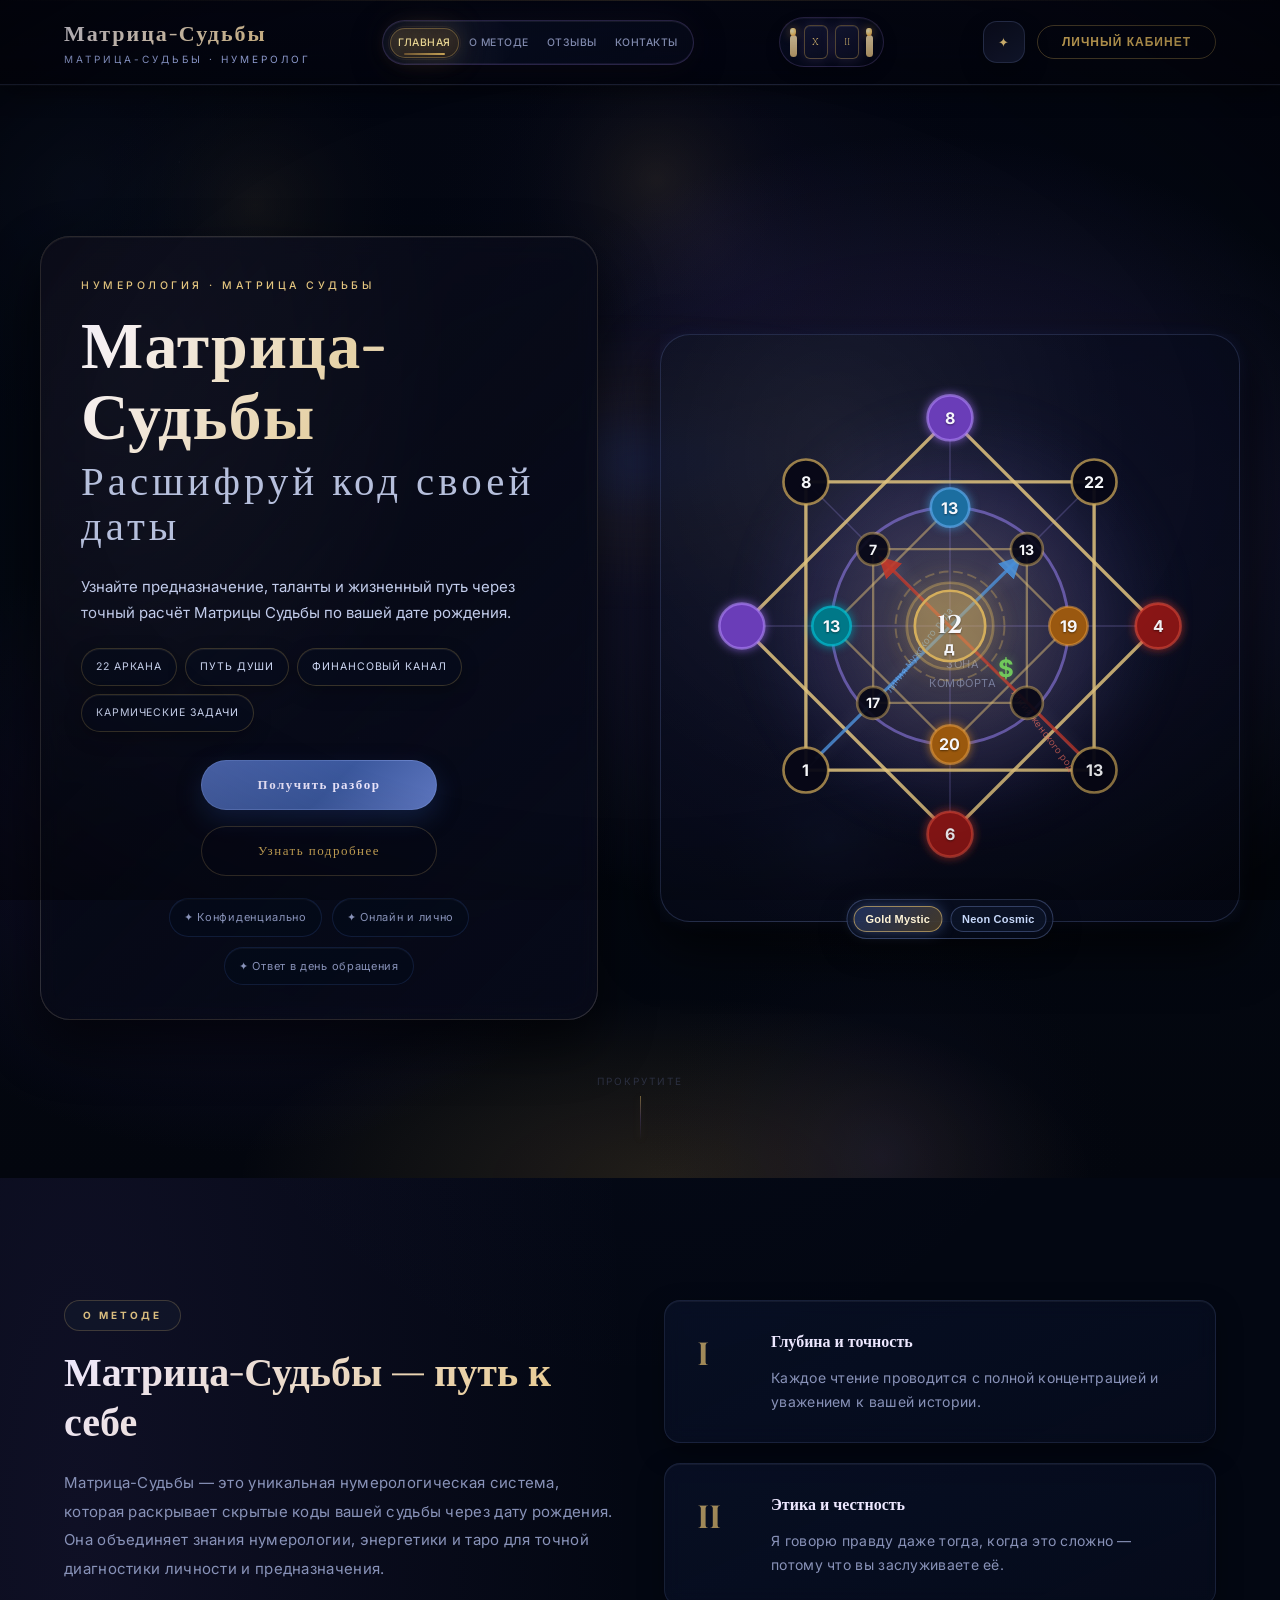
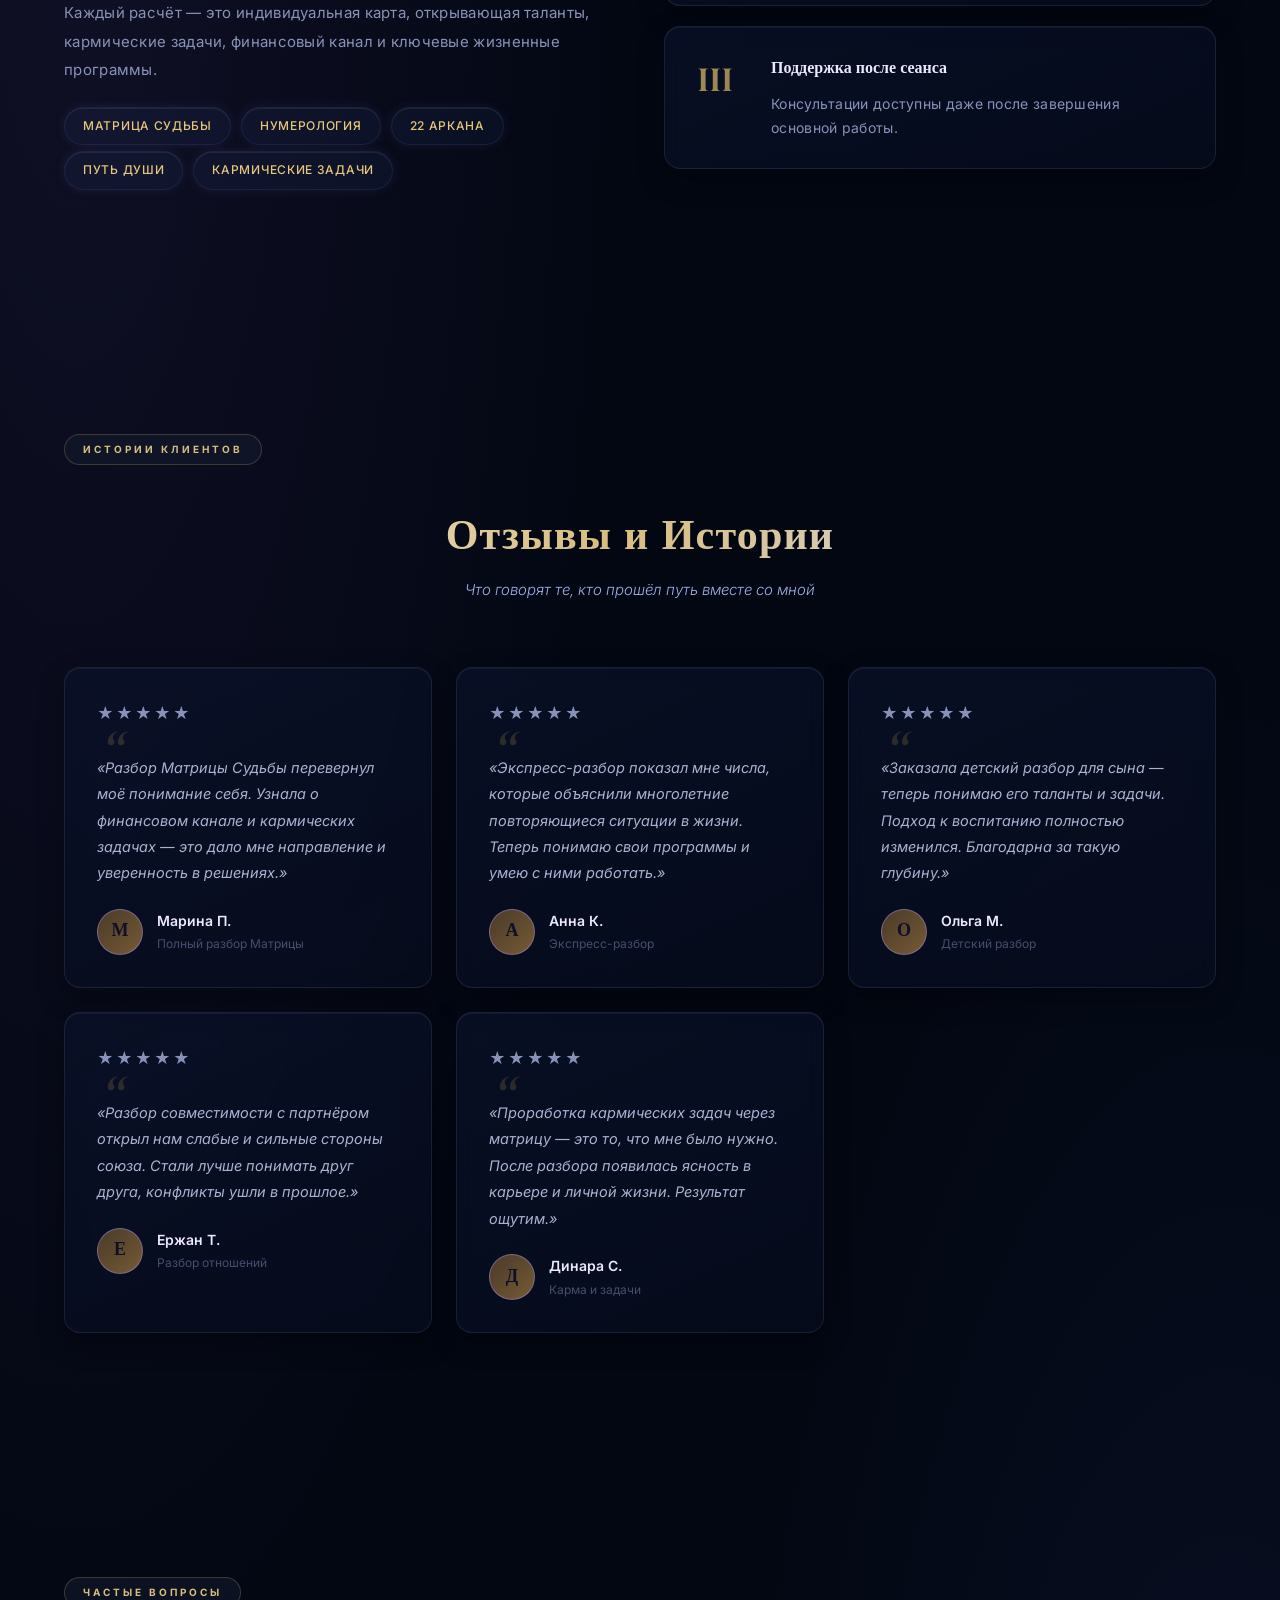
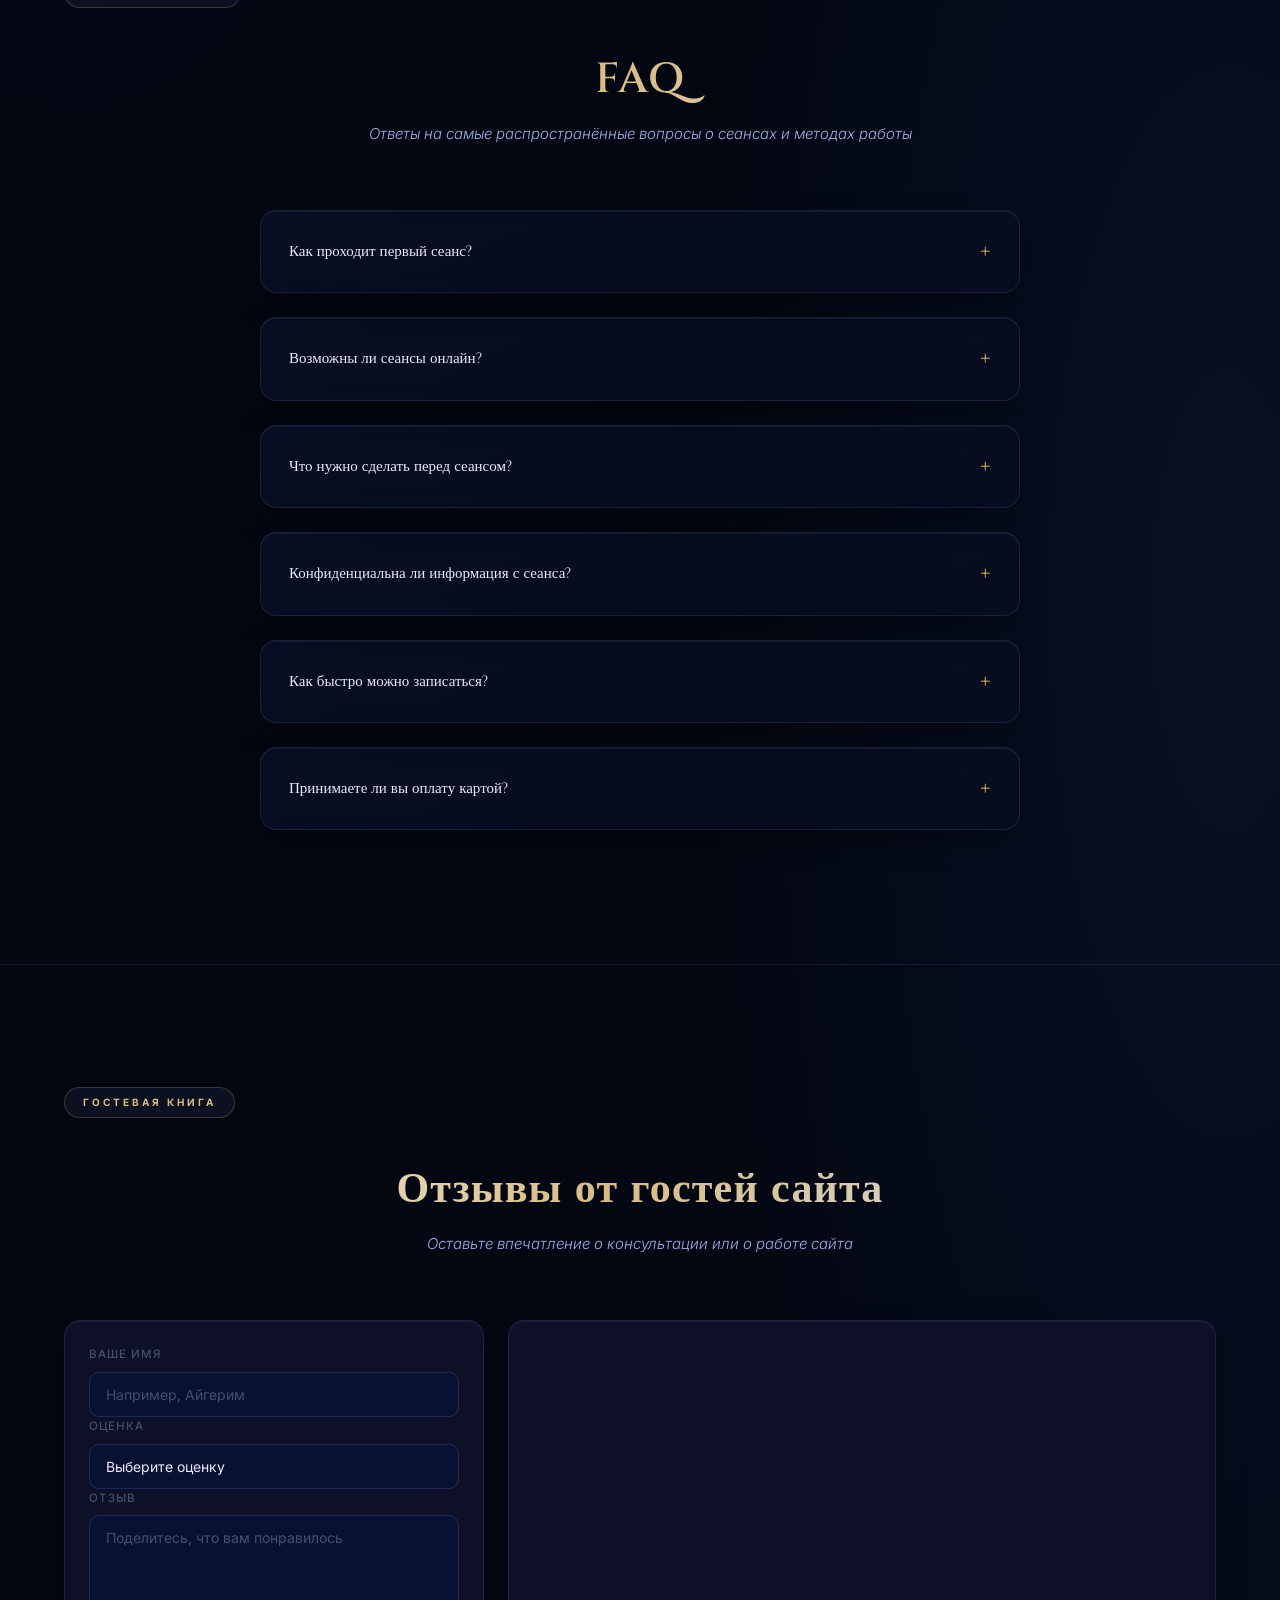
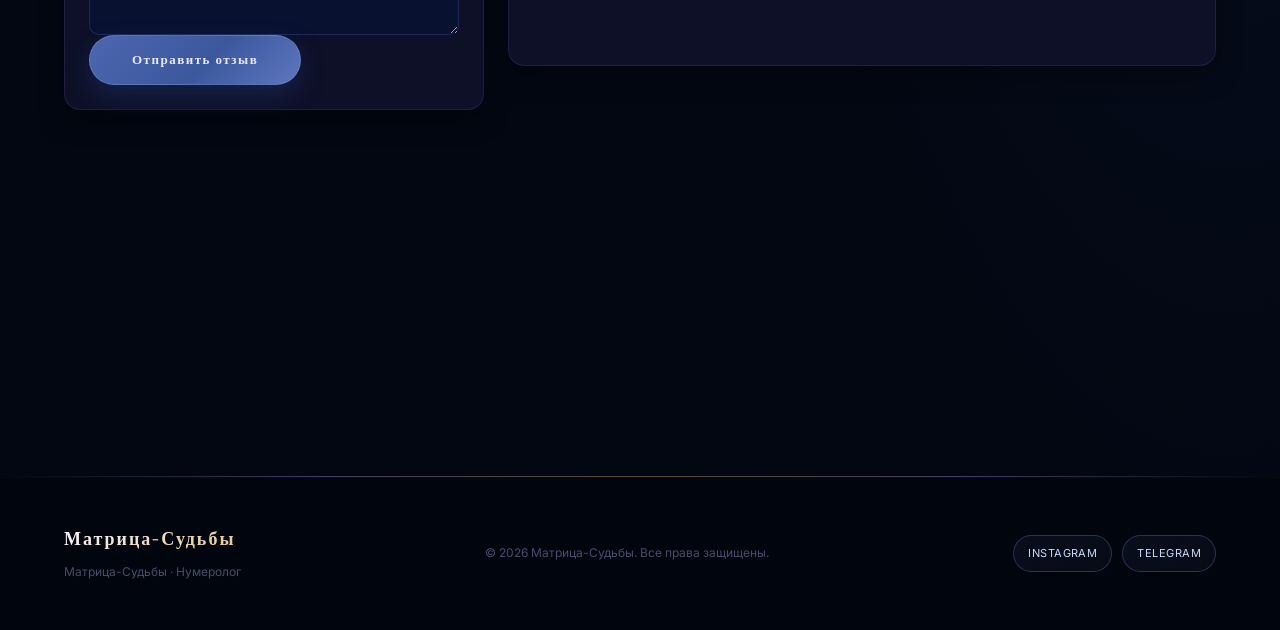
==== commit 25ef1aed: "Copilot CLI session ecb26b23-1365-491c-9c24-1da021707b3f changes" ====
--- a/index.html
+++ b/index.html
@@ -126,11 +126,11 @@
                 <div id="userProfile" class="user-profile hidden">
                     <div class="profile-avatar" id="profileAvatar" onclick="toggleProfileMenu(event)">A</div>
                     <div class="profile-menu">
-                        <a href="dashboard.html" class="profile-link">◈ Мой кабинет</a>
-                        <a href="dashboard.html#profile" class="profile-link">✦ Профиль</a>
-                        <a href="dashboard.html#sessions" class="profile-link">☽ Мои сеансы</a>
-                        <a href="dashboard.html#subscription" class="profile-link">⬡ Подписка</a>
-                        <a href="dashboard.html#settings" class="profile-link">⚙ Настройки</a>
+                        <a href="dashboard.html?v=20260723-cabinet-latest" class="profile-link">◈ Мой кабинет</a>
+                        <a href="dashboard.html?v=20260723-cabinet-latest#profile" class="profile-link">✦ Профиль</a>
+                        <a href="dashboard.html?v=20260723-cabinet-latest#sessions" class="profile-link">☽ Мои сеансы</a>
+                        <a href="dashboard.html?v=20260723-cabinet-latest#subscription" class="profile-link">⬡ Подписка</a>
+                        <a href="dashboard.html?v=20260723-cabinet-latest#settings" class="profile-link">⚙ Настройки</a>
                         <hr>
                         <a href="#" class="profile-link" onclick="logout()">→ Выйти</a>
                     </div>
@@ -778,4 +778,3 @@
 </body>
 </html>
 
-
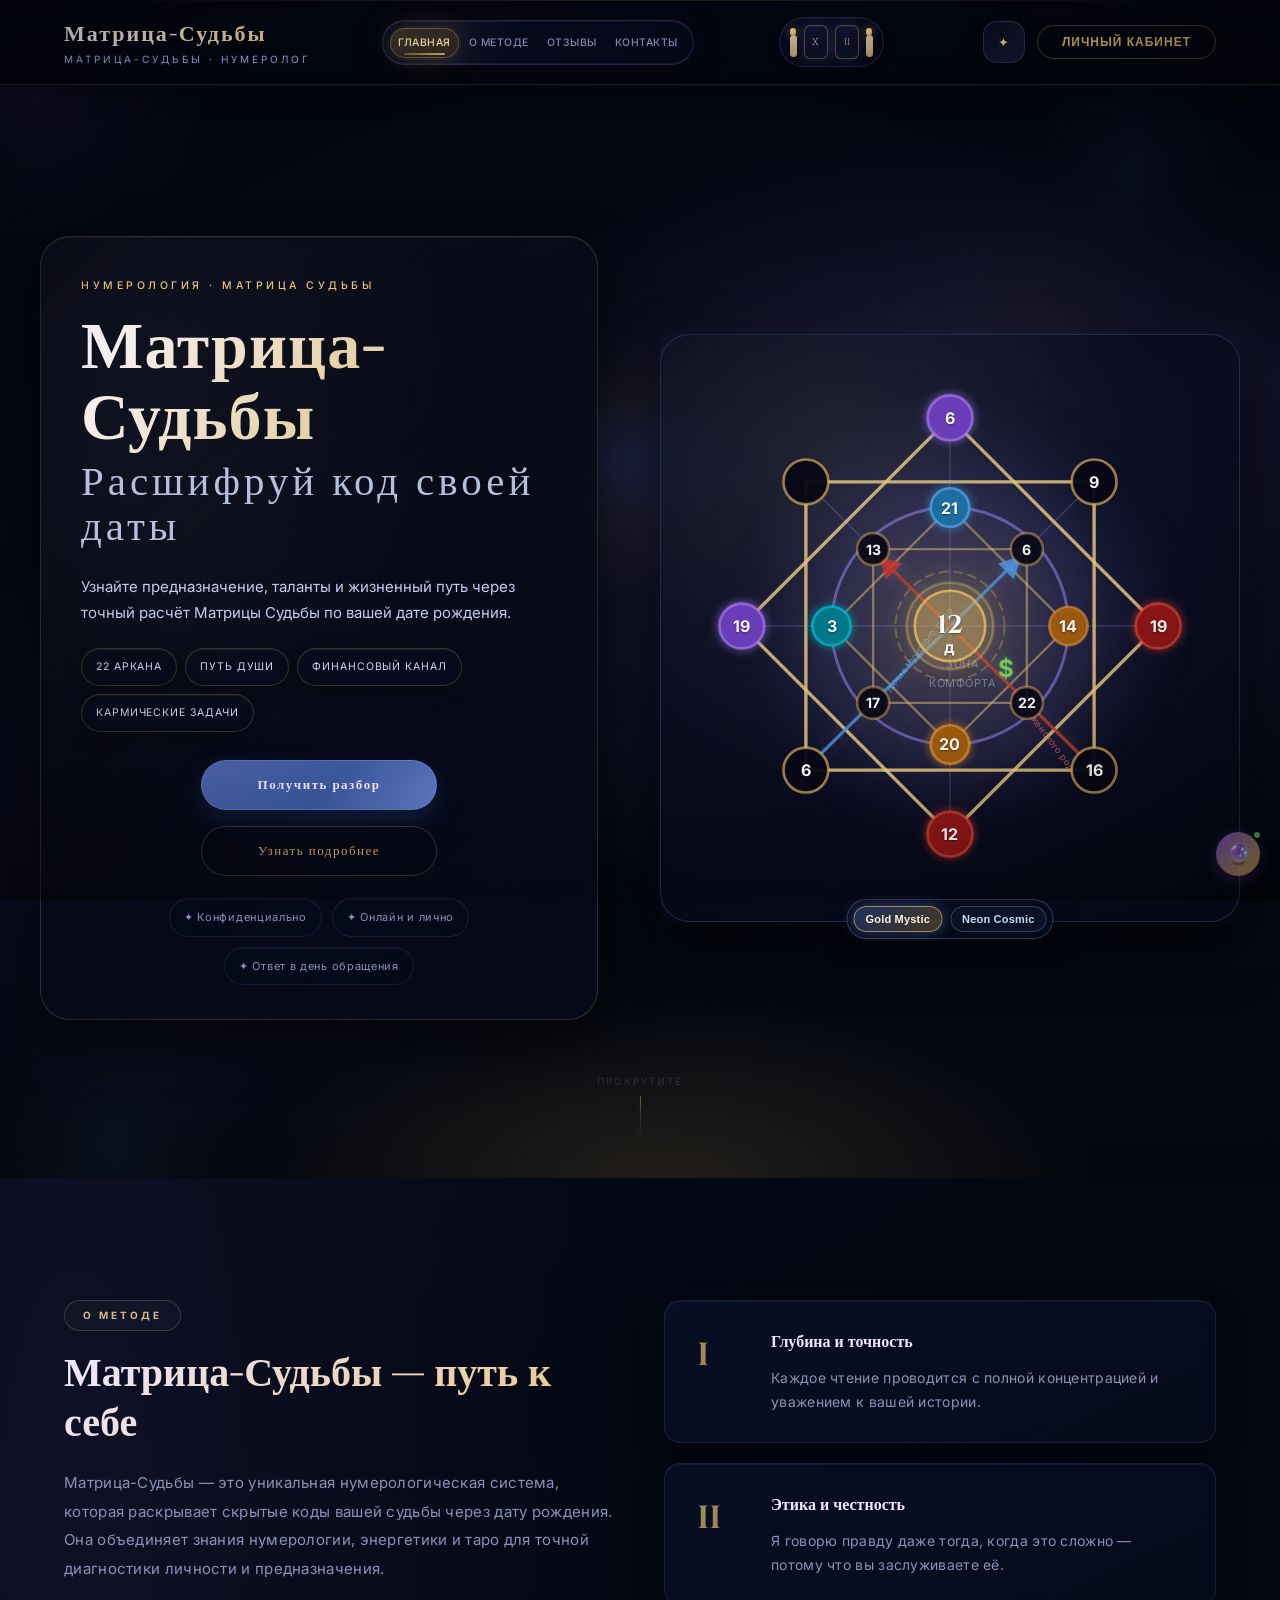
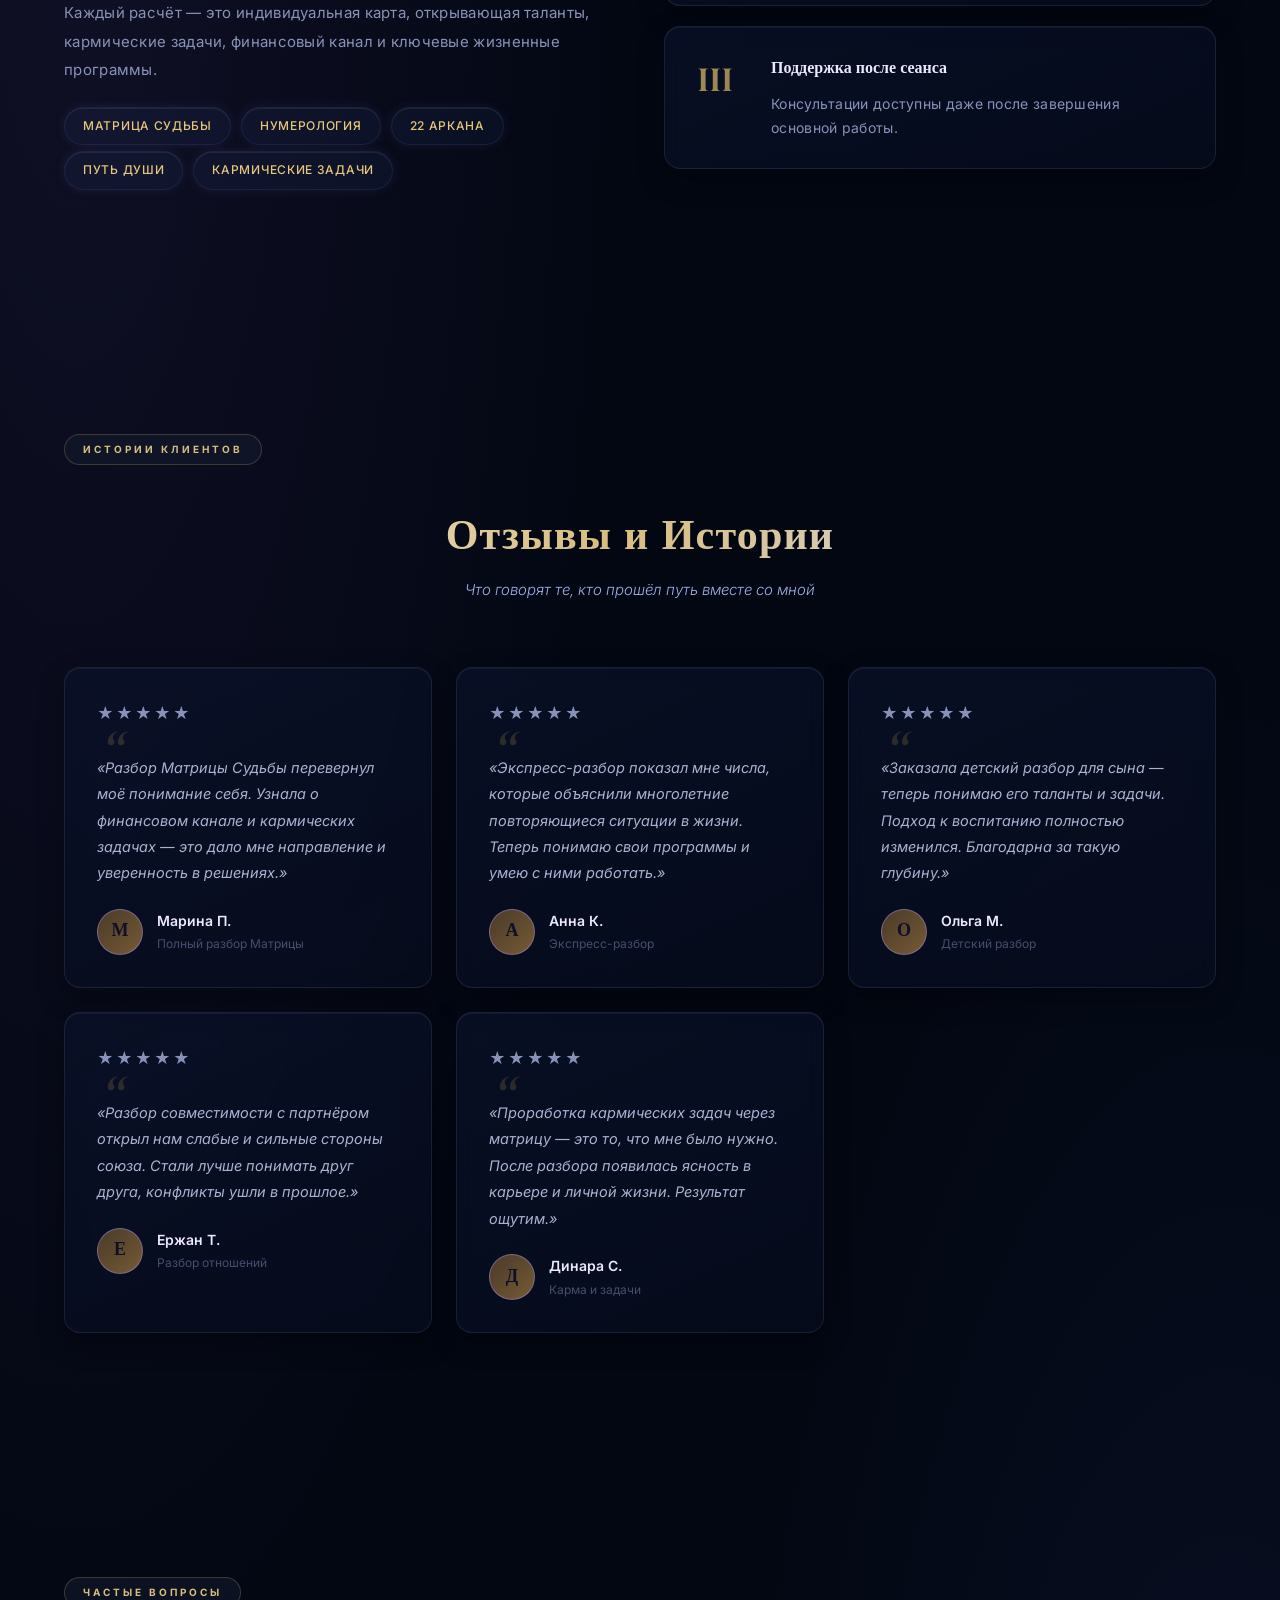
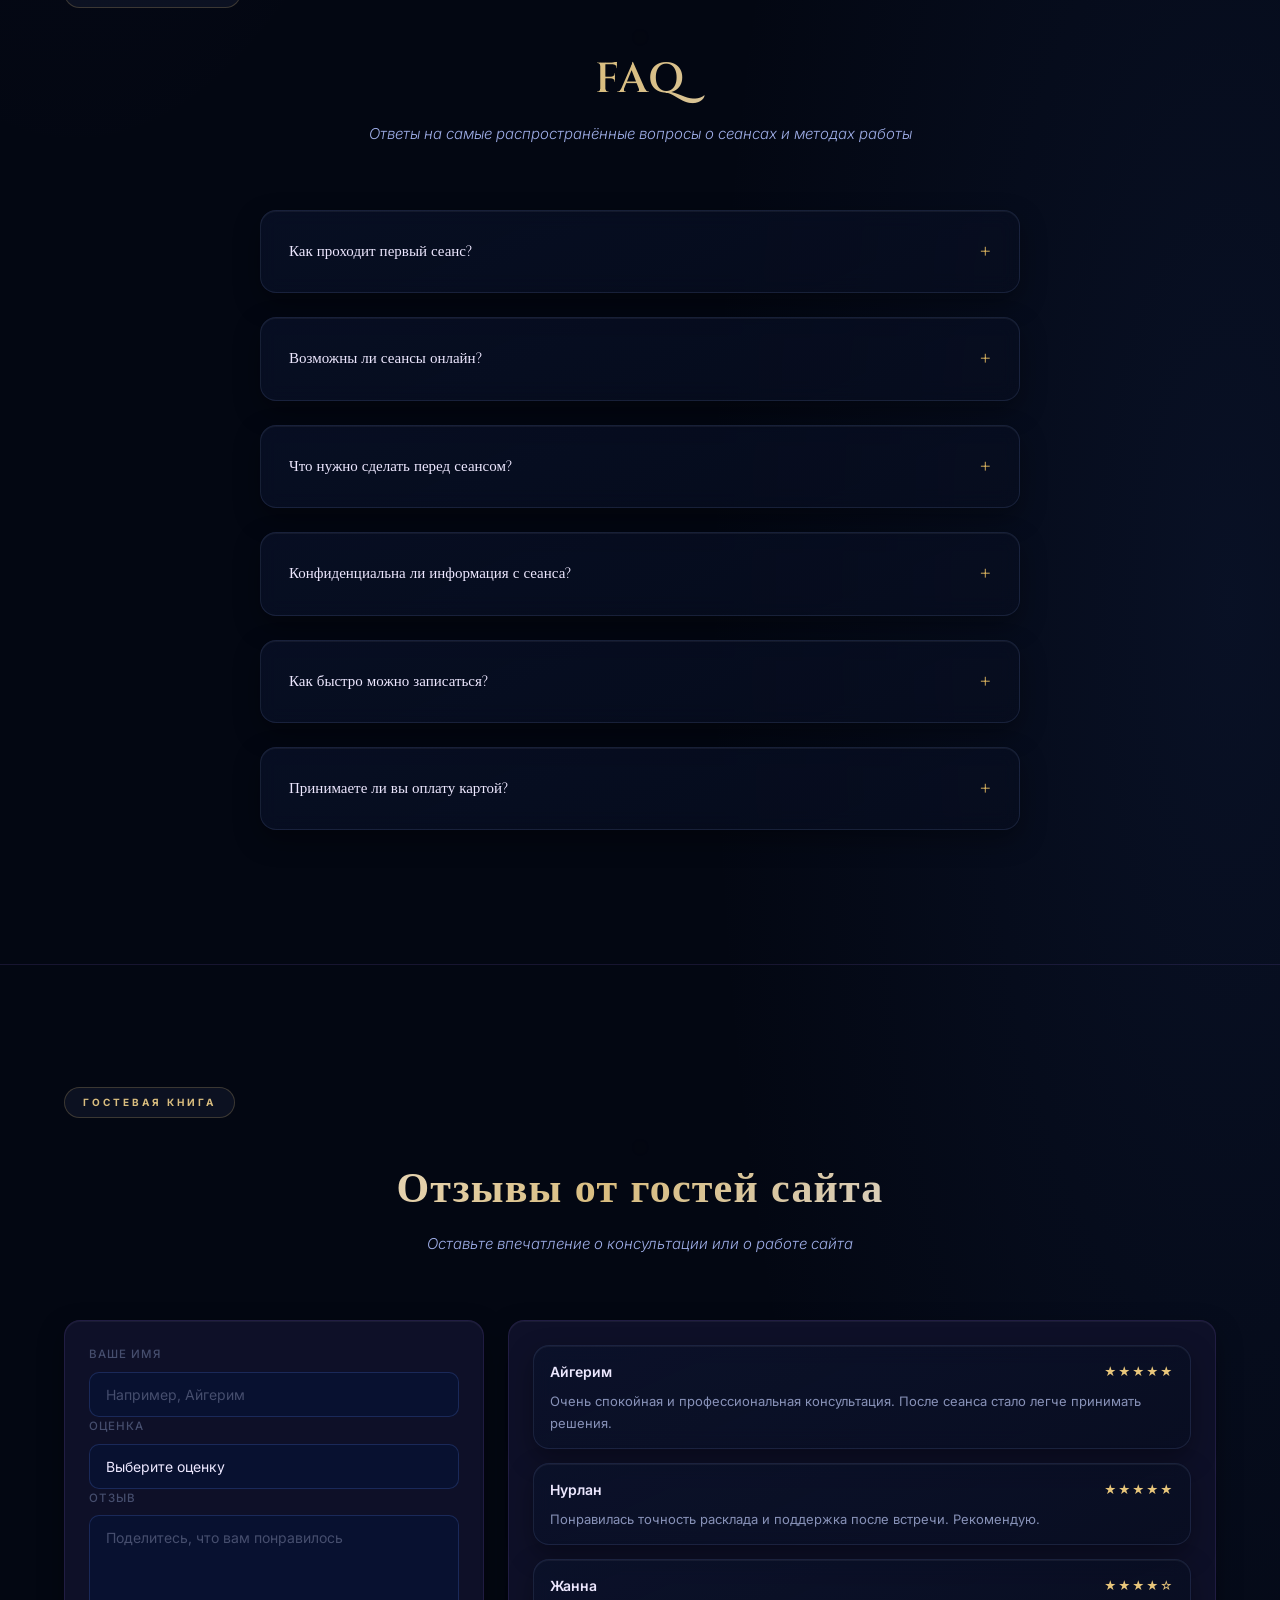
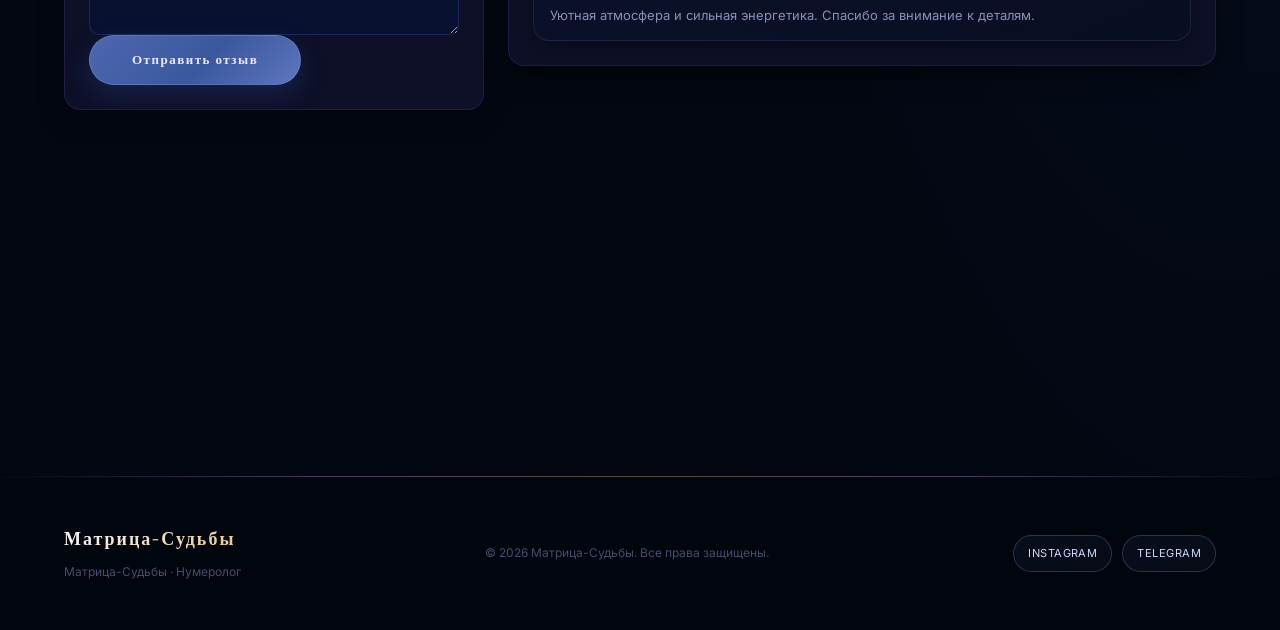
==== commit 8ea5f783: "Copilot CLI session 78ae502f-f1d0-46bc-9af0-6b1946c1a648 changes" ====
--- a/index.html
+++ b/index.html
@@ -675,7 +675,204 @@
         </a>
     </nav>
 
-    <script src="script.js?v=20260720sec2"></script>
+    <script src="script.js?v=20260723-chat-assistant"></script>
+
+    <!-- ИИ чат-виджет -->
+    <div id="aiChatWidget">
+        <button id="aiChatToggle" onclick="aiChatOpen()" aria-label="Открыть ИИ-консультант" title="Спросить ИИ-консультанта">
+            <span id="aiChatIcon">🔮</span>
+            <span class="ai-chat-pulse"></span>
+        </button>
+        <div id="aiChatBox" aria-hidden="true">
+            <div id="aiChatHeader">
+                <div style="display:flex;align-items:center;gap:10px">
+                    <span style="font-size:22px">🔮</span>
+                    <div>
+                        <div style="font-weight:600;font-size:14px;color:#e8d090">Матрица Судьбы — ИИ консультант</div>
+                        <div style="font-size:11px;color:#8a9ab5">Онлайн · отвечает мгновенно</div>
+                    </div>
+                </div>
+                <button onclick="aiChatClose()" style="background:none;border:none;cursor:pointer;color:#8a9ab5;font-size:18px;padding:4px" aria-label="Закрыть">✕</button>
+            </div>
+            <div id="aiChatMessages">
+                <div class="ai-msg ai-msg-bot">
+                    <span>Здравствуйте 🌙 Я — ИИ-консультант Матрицы Судьбы.<br>Спросите меня о нумерологии, матрице судьбы или услугах. Чем могу помочь?</span>
+                </div>
+            </div>
+            <div id="aiChatInputRow">
+                <input id="aiChatInput" type="text" placeholder="Напишите вопрос..." maxlength="500"
+                    onkeydown="if(event.key==='Enter'&&!event.shiftKey){event.preventDefault();aiChatSend()}" autocomplete="off">
+                <button onclick="aiChatSend()" id="aiChatSendBtn" aria-label="Отправить">
+                    <svg width="18" height="18" viewBox="0 0 24 24" fill="none" stroke="currentColor" stroke-width="2.5"><line x1="22" y1="2" x2="11" y2="13"/><polygon points="22 2 15 22 11 13 2 9 22 2"/></svg>
+                </button>
+            </div>
+        </div>
+    </div>
+
+    <style>
+    #aiChatWidget { position:fixed; bottom:24px; right:20px; z-index:9900; font-family:Inter,sans-serif; }
+    #aiChatToggle {
+        width:44px; height:44px; border-radius:50%; border:none; cursor:pointer;
+        background:linear-gradient(135deg,#7b4fc9,#c8a840);
+        box-shadow:0 4px 16px rgba(123,79,201,0.4);
+        font-size:20px; display:flex; align-items:center; justify-content:center;
+        position:relative; transition:transform .2s; opacity:0.85;
+    }
+    #aiChatToggle:hover { transform:scale(1.1); opacity:1; }
+    .ai-chat-pulse {
+        position:absolute; top:-2px; right:-2px; width:10px; height:10px;
+        background:#4fc36a; border-radius:50%; border:2px solid #07090f;
+        animation:aiPulse 2s infinite;
+    }
+    @keyframes aiPulse { 0%,100%{box-shadow:0 0 0 0 rgba(79,195,106,0.6)} 50%{box-shadow:0 0 0 6px rgba(79,195,106,0)} }
+    #aiChatBox {
+        display:none; position:absolute; bottom:70px; right:0;
+        width:340px; max-width:calc(100vw - 32px);
+        background:#0d0b14; border:1px solid rgba(212,174,92,0.25);
+        border-radius:16px; box-shadow:0 16px 48px rgba(0,0,0,0.7);
+        overflow:hidden; flex-direction:column;
+        animation:aiSlideIn .22s ease;
+    }
+    #aiChatBox.open { display:flex; }
+    @keyframes aiSlideIn { from{opacity:0;transform:translateY(12px)} to{opacity:1;transform:none} }
+    #aiChatHeader {
+        display:flex; align-items:center; justify-content:space-between;
+        padding:14px 16px; background:rgba(123,79,201,0.12);
+        border-bottom:1px solid rgba(212,174,92,0.12);
+    }
+    #aiChatMessages {
+        flex:1; overflow-y:auto; padding:14px; display:flex;
+        flex-direction:column; gap:10px; max-height:320px; min-height:180px;
+    }
+    #aiChatMessages::-webkit-scrollbar { width:4px; }
+    #aiChatMessages::-webkit-scrollbar-thumb { background:rgba(123,79,201,0.4); border-radius:2px; }
+    .ai-msg { display:flex; max-width:88%; }
+    .ai-msg-bot { justify-content:flex-start; }
+    .ai-msg-user { justify-content:flex-end; margin-left:auto; }
+    .ai-msg-bot span {
+        background:rgba(123,79,201,0.15); border:1px solid rgba(123,79,201,0.25);
+        border-radius:4px 14px 14px 14px; padding:10px 13px;
+        font-size:13px; color:#d0d8f0; line-height:1.55;
+    }
+    .ai-msg-user span {
+        background:linear-gradient(135deg,rgba(123,79,201,0.35),rgba(200,168,64,0.2));
+        border:1px solid rgba(200,168,64,0.25);
+        border-radius:14px 4px 14px 14px; padding:10px 13px;
+        font-size:13px; color:#e8e0c0; line-height:1.55;
+    }
+    .ai-msg-typing span {
+        background:rgba(123,79,201,0.1); border:1px solid rgba(123,79,201,0.2);
+        border-radius:4px 14px 14px 14px; padding:12px 16px;
+        display:flex; gap:5px; align-items:center;
+    }
+    .ai-dot { width:7px; height:7px; border-radius:50%; background:#7b4fc9; animation:aiDot 1.2s infinite; }
+    .ai-dot:nth-child(2) { animation-delay:.2s; }
+    .ai-dot:nth-child(3) { animation-delay:.4s; }
+    @keyframes aiDot { 0%,80%,100%{transform:scale(0.6);opacity:.4} 40%{transform:scale(1);opacity:1} }
+    #aiChatInputRow {
+        display:flex; gap:8px; padding:12px 14px;
+        border-top:1px solid rgba(212,174,92,0.1); background:#0a0810;
+    }
+    #aiChatInput {
+        flex:1; background:#15121f; border:1px solid rgba(123,79,201,0.25);
+        border-radius:10px; padding:10px 13px; color:#d0d8f0; font-size:13.5px;
+        outline:none; font-family:Inter,sans-serif;
+    }
+    #aiChatInput:focus { border-color:rgba(123,79,201,0.6); }
+    #aiChatSendBtn {
+        width:40px; height:40px; border-radius:10px; border:none; cursor:pointer;
+        background:linear-gradient(135deg,#7b4fc9,#c8a840);
+        color:#fff; display:flex; align-items:center; justify-content:center;
+        flex-shrink:0; transition:opacity .15s;
+    }
+    #aiChatSendBtn:disabled { opacity:.4; cursor:default; }
+    @media(max-width:480px) {
+        #aiChatWidget { bottom:88px; right:10px; }
+        #aiChatBox { width:calc(100vw - 24px); right:0; bottom:56px; }
+        #aiChatToggle { width:40px; height:40px; font-size:18px; }
+    }
+    </style>
+
+    <script>
+    (function(){
+        const API = (window.API_BASE || 'https://roza-ogly-api.onrender.com');
+        const SID = (sessionStorage.getItem('aiSid') || (() => {
+            const s = Math.random().toString(36).slice(2);
+            sessionStorage.setItem('aiSid', s);
+            return s;
+        })());
+
+        function escapeHtml(text) {
+            return String(text)
+                .replace(/&/g, '&amp;')
+                .replace(/</g, '&lt;')
+                .replace(/>/g, '&gt;')
+                .replace(/"/g, '&quot;')
+                .replace(/'/g, '&#39;');
+        }
+
+        window.aiChatOpen = function() {
+            const box = document.getElementById('aiChatBox');
+            box.classList.add('open');
+            box.setAttribute('aria-hidden', 'false');
+            document.getElementById('aiChatInput').focus();
+        };
+
+        window.aiChatClose = function() {
+            const box = document.getElementById('aiChatBox');
+            box.classList.remove('open');
+            box.setAttribute('aria-hidden', 'true');
+        };
+
+        function addMsg(text, role) {
+            const box = document.getElementById('aiChatMessages');
+            const d = document.createElement('div');
+            d.className = 'ai-msg ai-msg-' + role;
+            d.innerHTML = '<span>' + escapeHtml(text).replace(/\n/g, '<br>') + '</span>';
+            box.appendChild(d);
+            box.scrollTop = box.scrollHeight;
+        }
+
+        function addTyping() {
+            const box = document.getElementById('aiChatMessages');
+            const d = document.createElement('div');
+            d.className = 'ai-msg ai-msg-bot ai-msg-typing';
+            d.id = '_aiTyping';
+            d.innerHTML = '<span><div class="ai-dot"></div><div class="ai-dot"></div><div class="ai-dot"></div></span>';
+            box.appendChild(d);
+            box.scrollTop = box.scrollHeight;
+        }
+
+        window.aiChatSend = async function() {
+            const input = document.getElementById('aiChatInput');
+            const btn = document.getElementById('aiChatSendBtn');
+            const msg = (input.value || '').trim();
+            if (!msg) return;
+
+            input.value = '';
+            btn.disabled = true;
+            addMsg(msg, 'user');
+            addTyping();
+
+            try {
+                const r = await fetch(API + '/api/chat', {
+                    method: 'POST',
+                    headers: {'Content-Type': 'application/json'},
+                    body: JSON.stringify({ message: msg, session_id: SID })
+                });
+                const data = await r.json();
+                document.getElementById('_aiTyping')?.remove();
+                addMsg(data.ok ? data.reply : (data.message || 'Ошибка. Попробуйте позже.'), 'bot');
+            } catch {
+                document.getElementById('_aiTyping')?.remove();
+                addMsg('Нет соединения. Проверьте интернет 🌙', 'bot');
+            } finally {
+                btn.disabled = false;
+                input.focus();
+            }
+        };
+    })();
+    </script>
 
     <script>
     (function(){
@@ -777,4 +974,3 @@
     </script>
 </body>
 </html>
-
